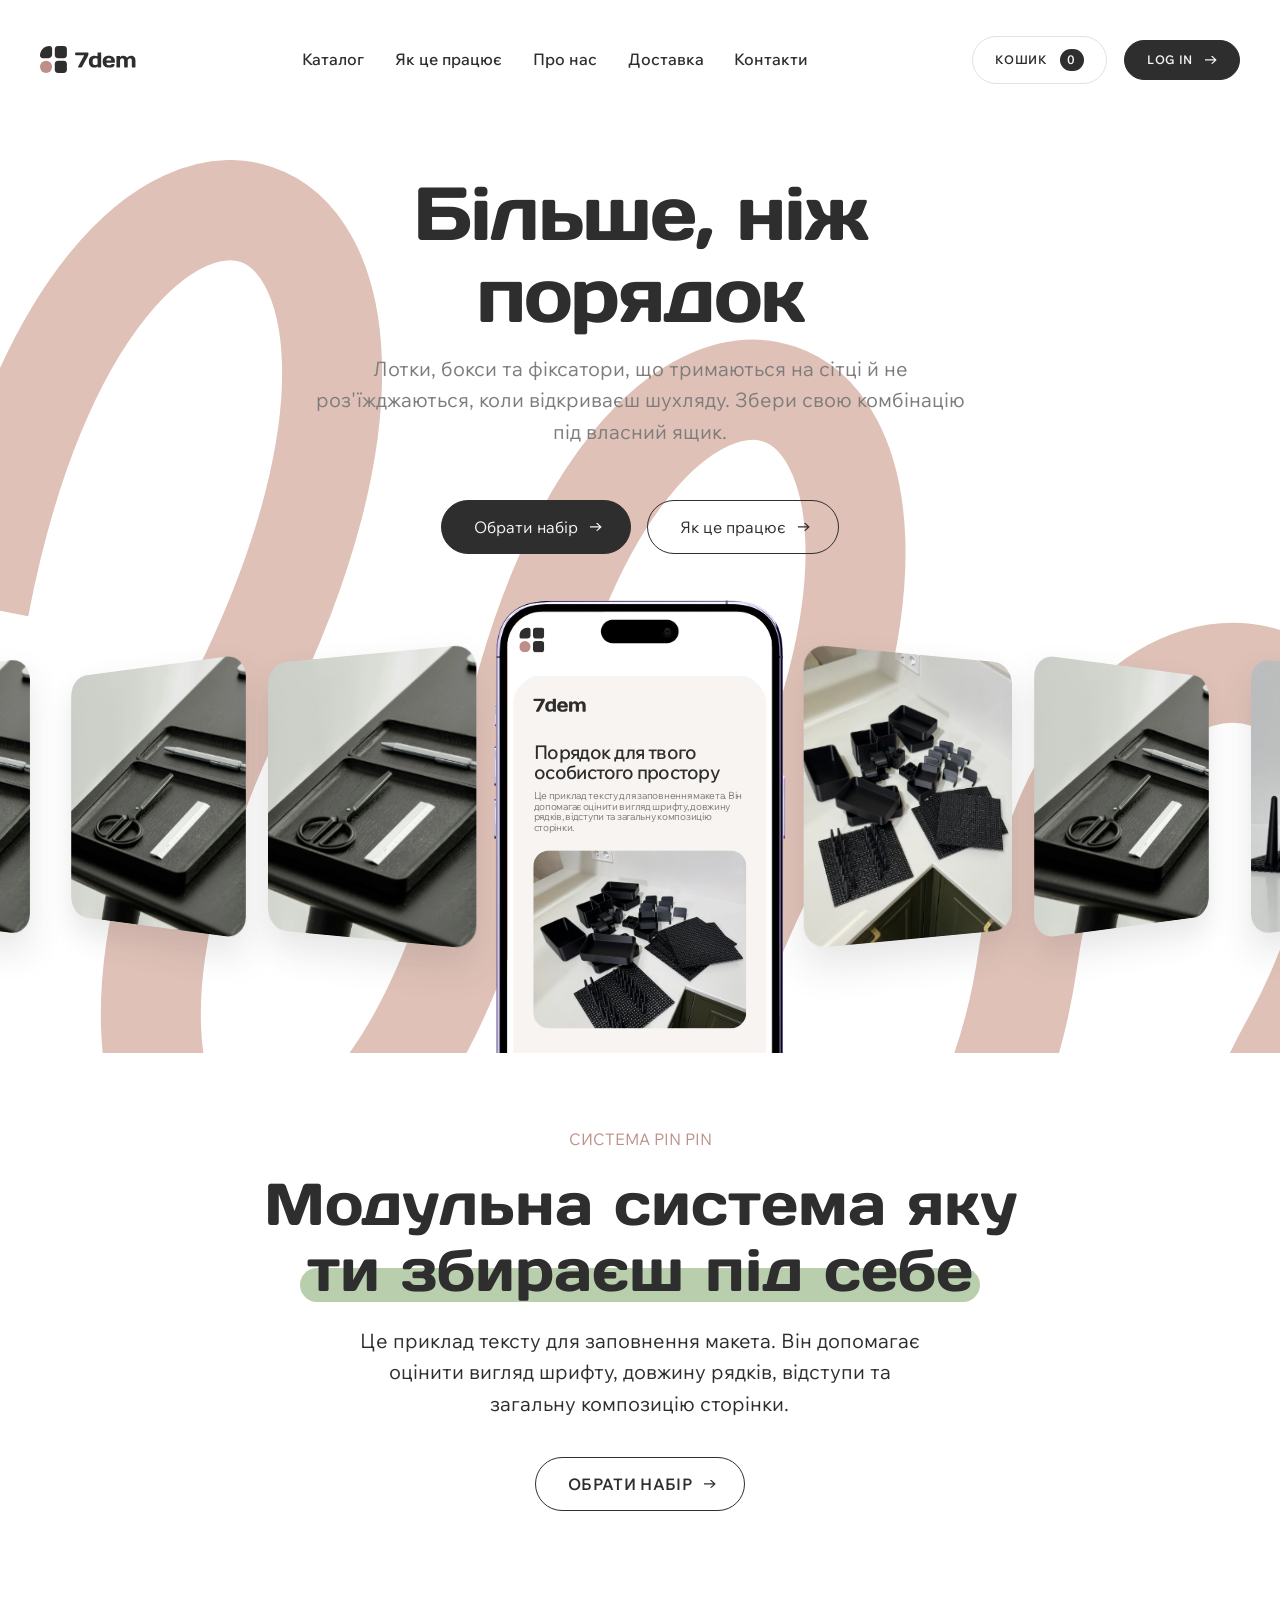
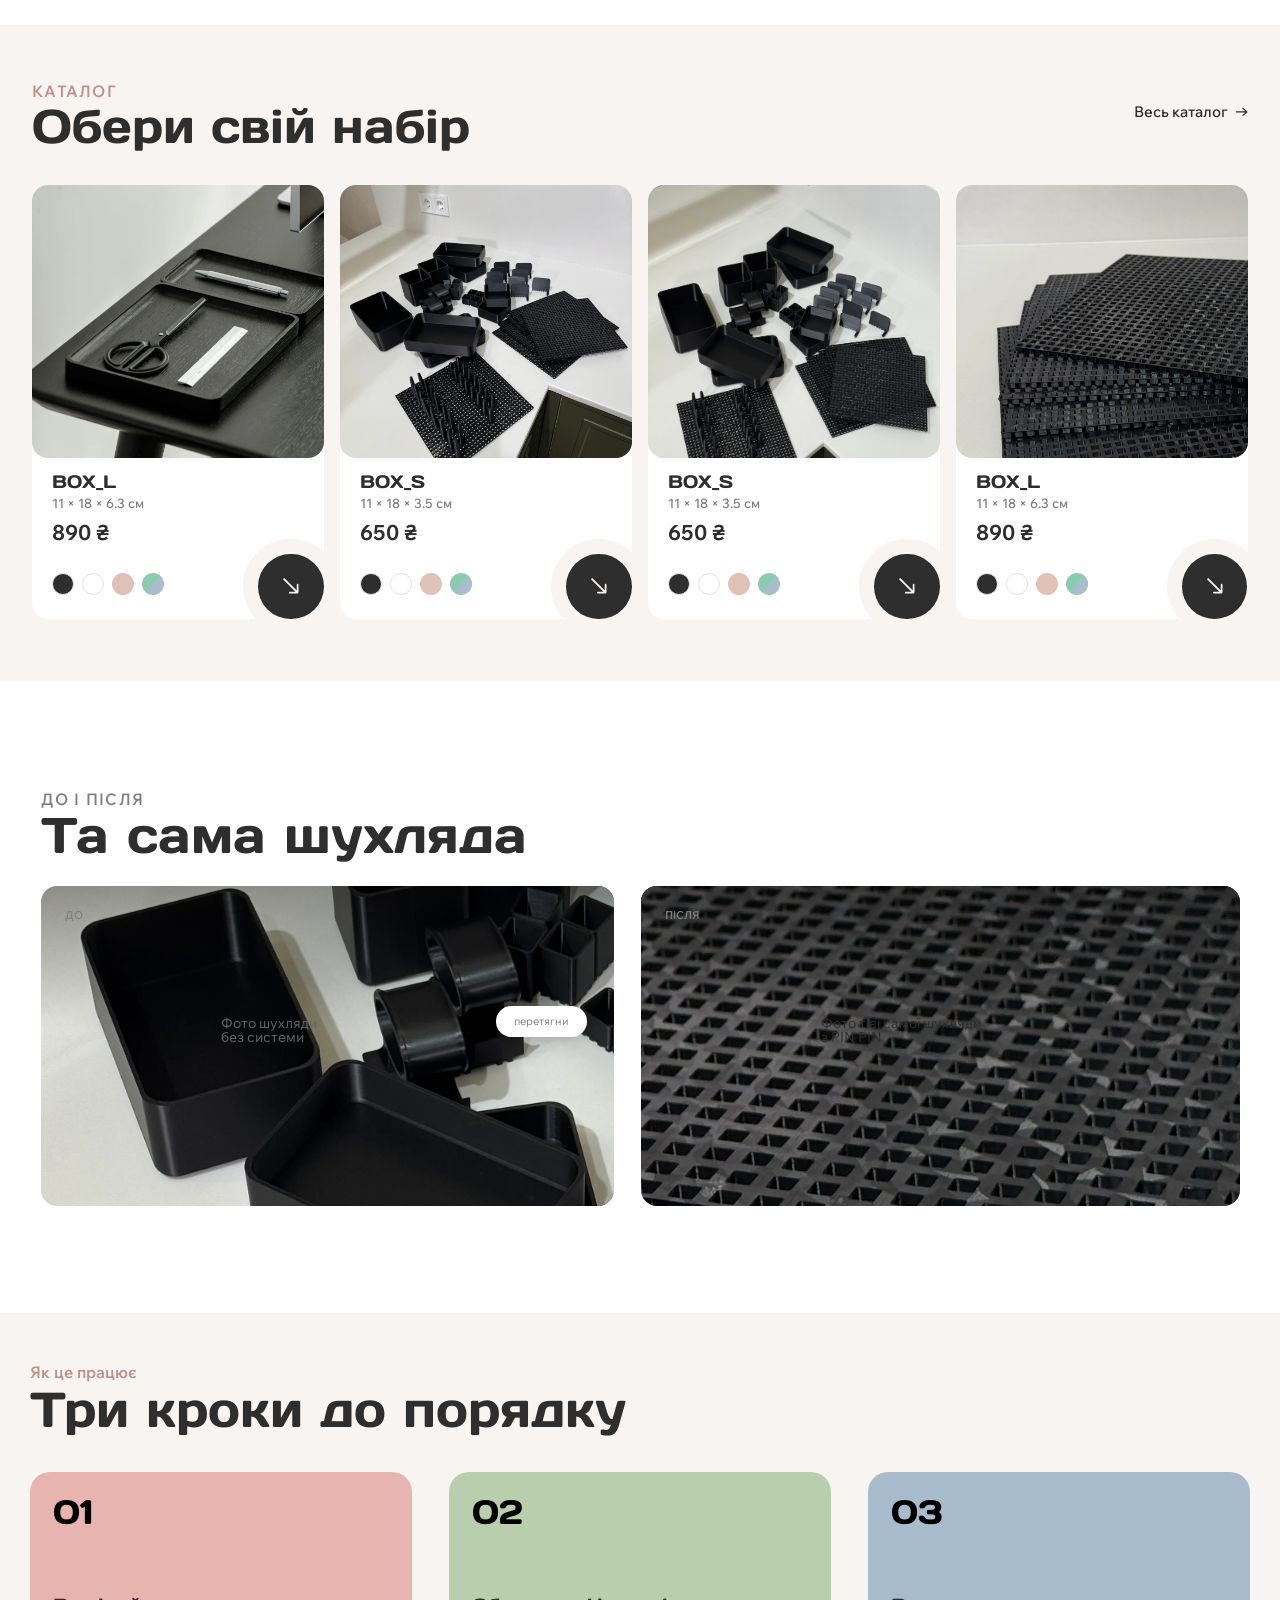
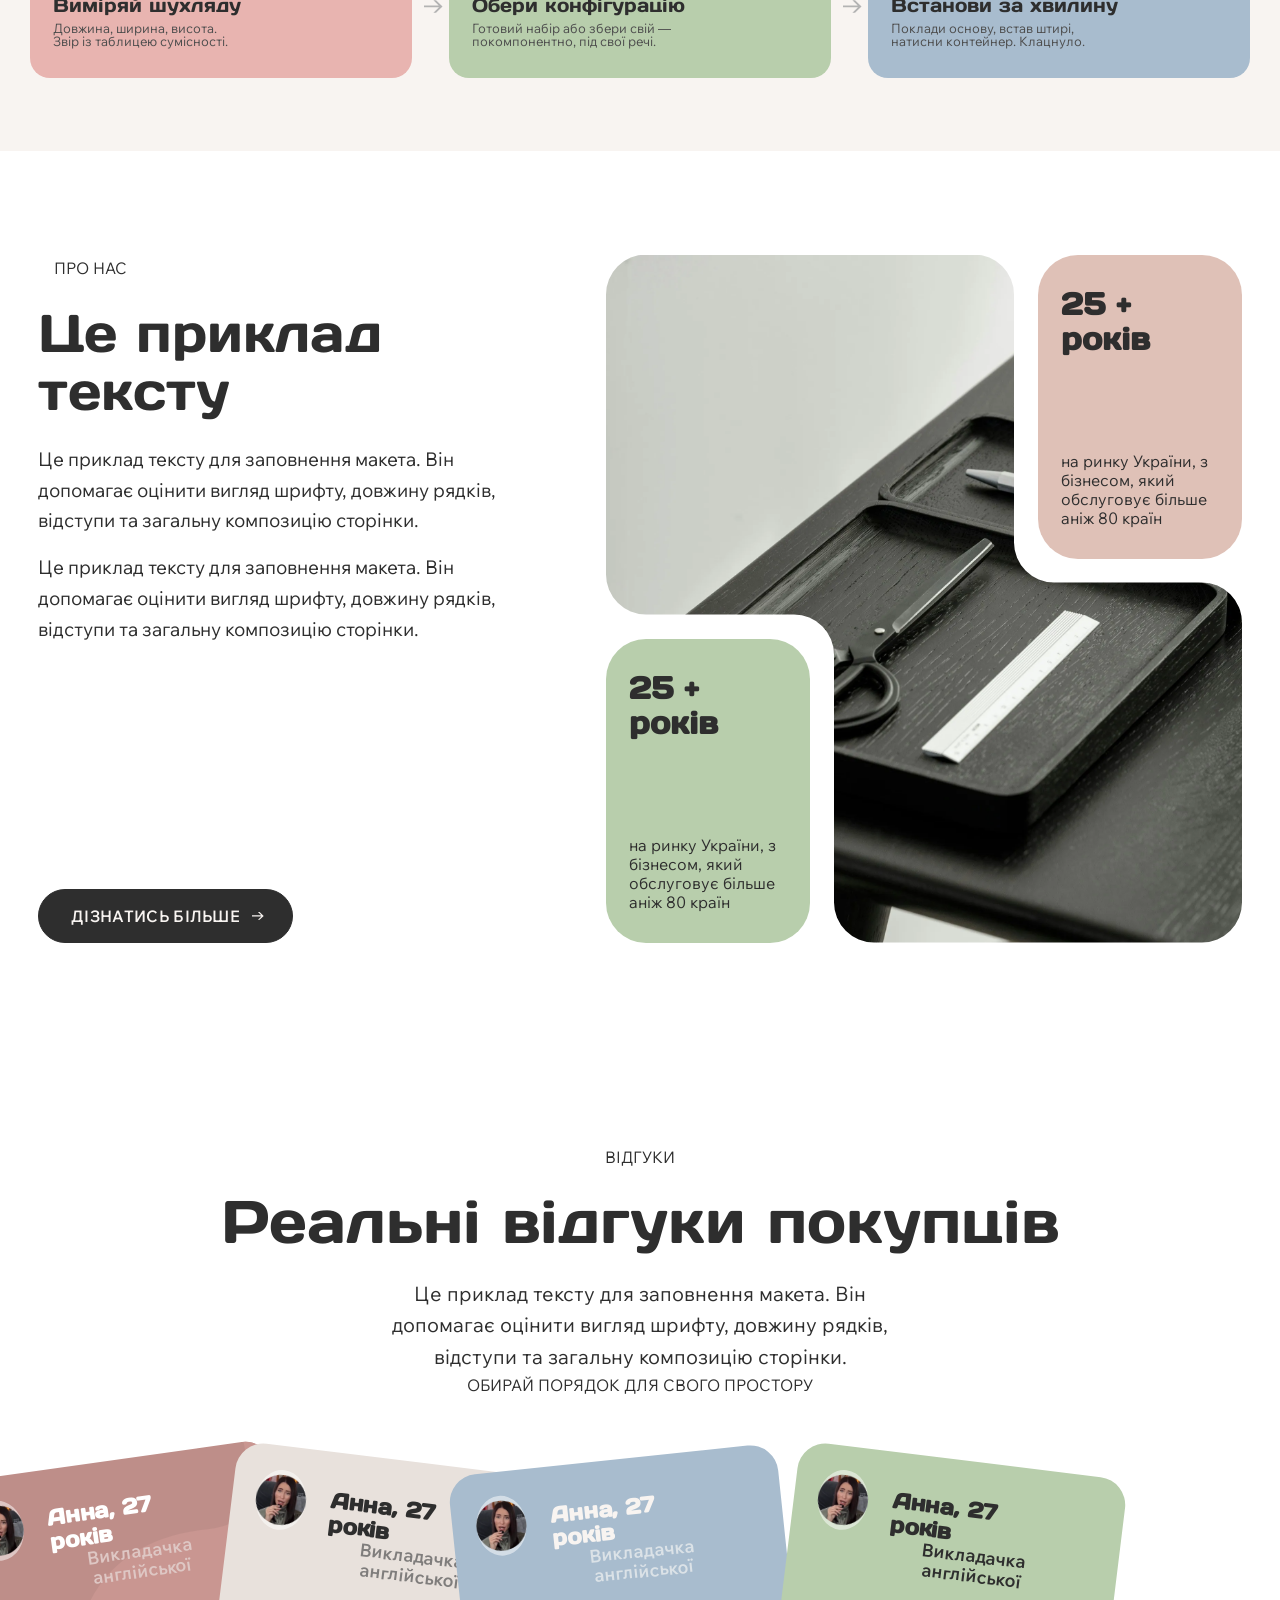
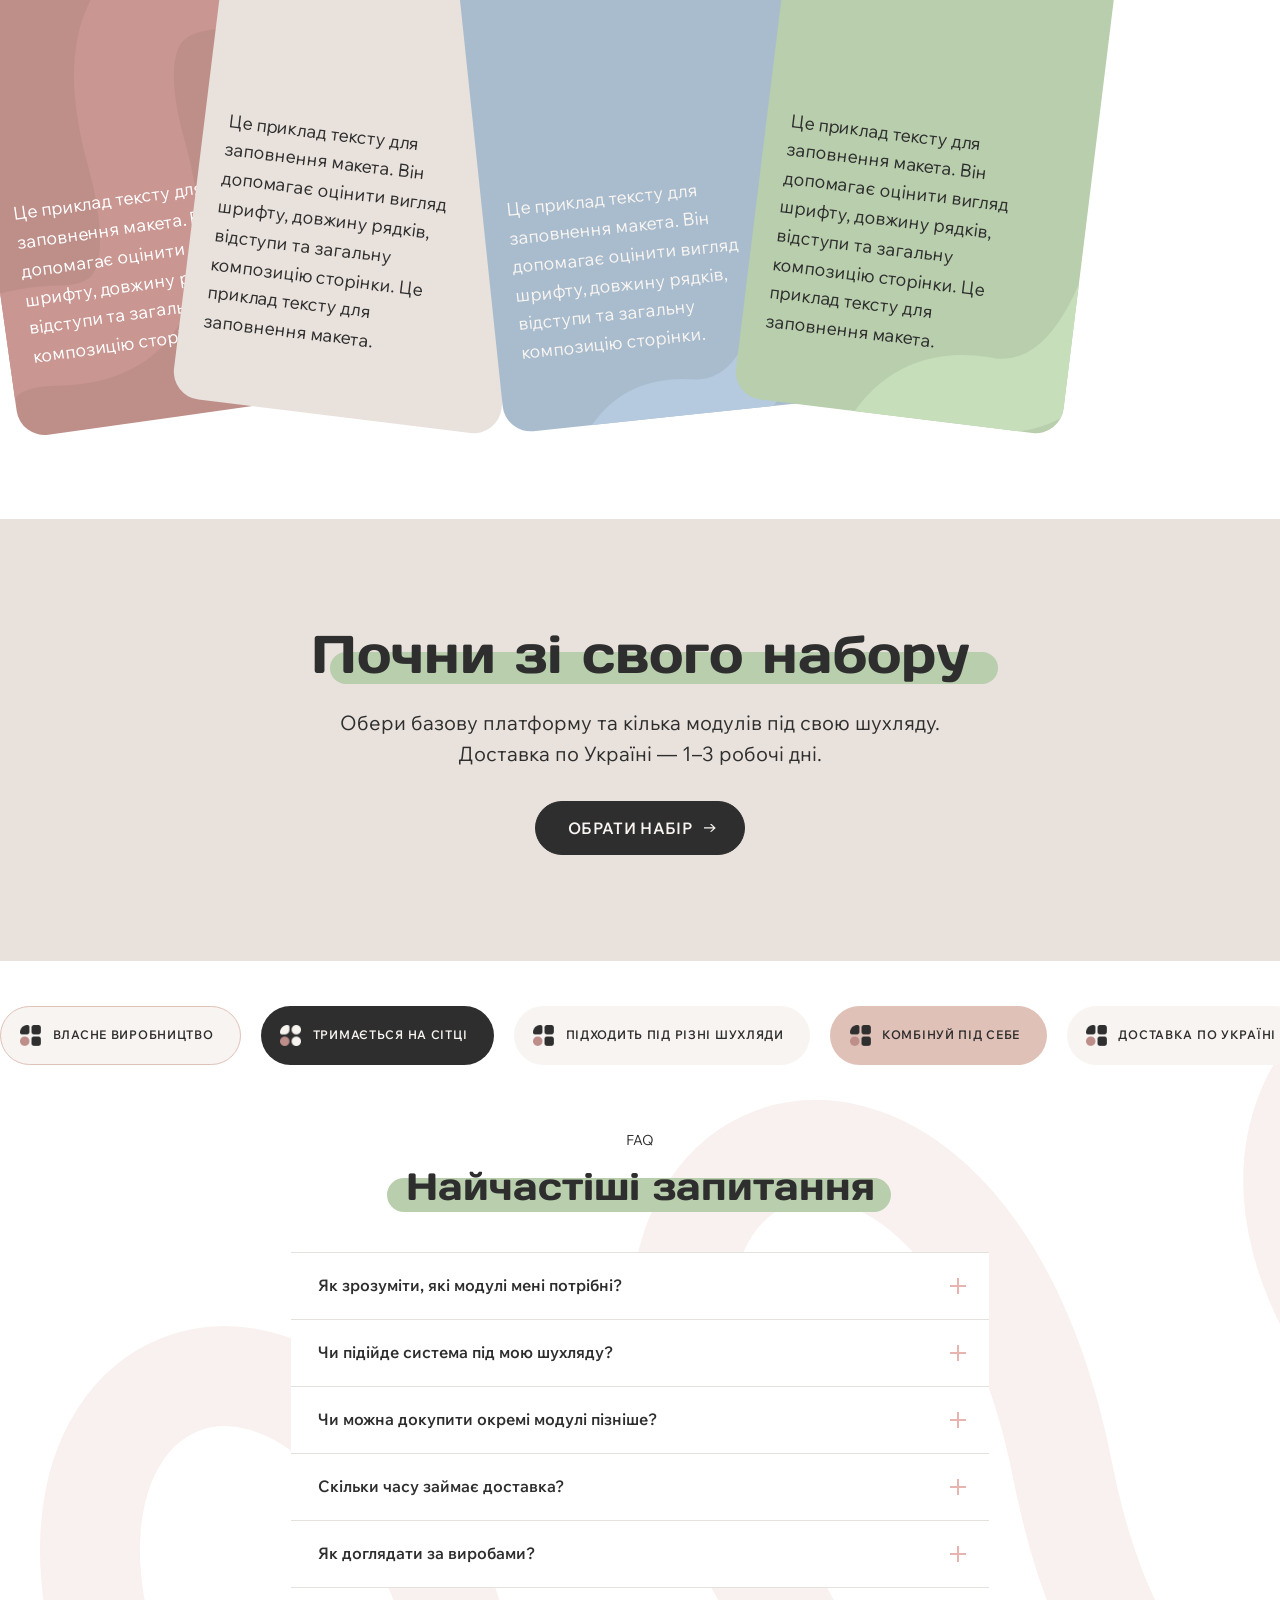
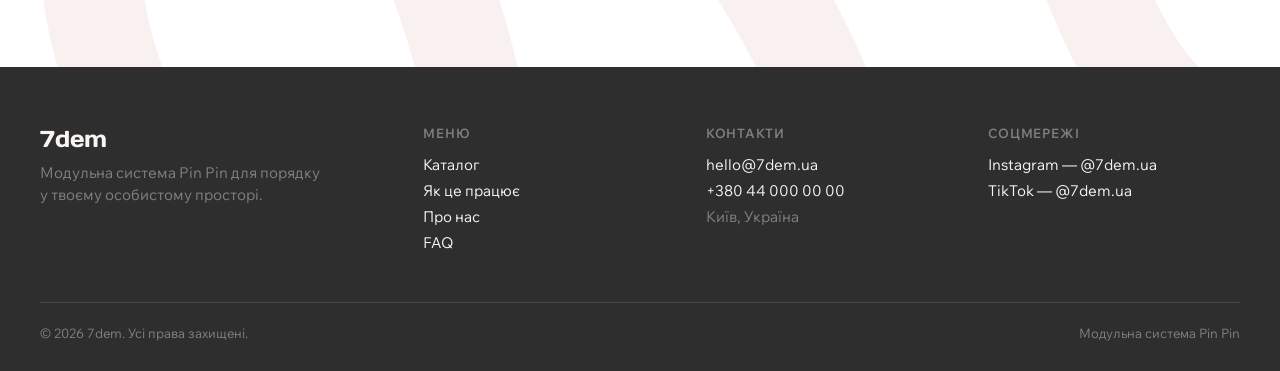
==== index.html @ b87bb5ff "Updates" ====
<!doctype html>
<html lang="en">
	<head>
		<meta charset="UTF-8">
		<meta name="viewport" content="width=device-width, initial-scale=1.0">
		<link rel="shortcut icon" href="./assets/img/favicon.ico">
		<title>Home Page</title>
		<script type="module" crossorigin="" src="./js/index.min.js?v=1789382297879"></script>
		<link rel="modulepreload" crossorigin="" href="./js/common.min.js?v=1789382297879">
		<link rel="modulepreload" crossorigin="" href="./js/main.min.js?v=1789382297879">
		<link rel="modulepreload" crossorigin="" href="./js/swiper.min.js?v=1789382297879">
		<link rel="modulepreload" crossorigin="" href="./js/spollers.min.js?v=1789382297879">
		<link rel="modulepreload" crossorigin="" href="./js/settext.min.js?v=1789382297879">
		<link rel="modulepreload" crossorigin="" href="./js/faqpin.min.js?v=1789382297879">
		<link rel="stylesheet" crossorigin="" href="./css/common.min.css?v=1789382297879">
		<link rel="stylesheet" crossorigin="" href="./css/main.min.css?v=1789382297879">
		<link rel="stylesheet" crossorigin="" href="./css/spollers.min.css?v=1789382297879">
		<link rel="stylesheet" crossorigin="" href="./css/settext.min.css?v=1789382297879">
		<link rel="stylesheet" crossorigin="" href="./css/faqpin.min.css?v=1789382297879">
		<link rel="stylesheet" crossorigin="" href="./css/index.min.css?v=1789382297879">
		<link rel="stylesheet" crossorigin="" href="./css/tabletext.min.css?v=1789382297879">
	</head>
	<body>
		<div class="wrapper">
			<header data-fls-header="" data-fls-header-scroll="" class="header">
				<div class="header__container">
					<div class="header__content">
						<a href="#" class="header__logo">
							<img src="./assets/img/logo.svg" alt="logo">
						</a>
						<div class="header__menu menu">
							<nav class="menu__body">
								<ul class="menu__list">
									<li class="menu__item">
										<a href="cataloge.html" class="menu__link">Каталог</a>
									</li>
									<li class="menu__item">
										<a href="#" class="menu__link">Як це працює</a>
									</li>
									<li class="menu__item">
										<a href="about.html" class="menu__link">Про нас</a>
									</li>
									<li class="menu__item">
										<a href="#" class="menu__link">Доставка</a>
									</li>
									<li class="menu__item">
										<a href="#" class="menu__link">Контакти</a>
									</li>
								</ul>
								<div class="menu__actions-mob"></div>
							</nav>
						</div>
						<!--
<fetch url="@components/layout/menu/menu.json">
<each loop='item in response'>
</each>
</fetch>
-->
						<div class="header__actions">
							<button data-fls-dynamic=".menu__actions-mob, 768" data-fls-button="" type="button" class="header__button button button--padding-one button--border-color-two">
								Кошик
								<span>0</span>
							</button>
							<button data-fls-dynamic=".menu__actions-mob, 768" data-fls-button="" type="button" class="header__button button button--padding-one button--border-color-one button--background-black">
								log
					in
								<svg aria-hidden="true" viewbox="0 0 12 8" xmlns="http://www.w3.org/2000/svg">
									<path d="M7.60003 7.87195H5.93602L9.96803 3.93595L5.93602 -5.19753e-05H7.60003L11.696 3.93595L7.60003 7.87195ZM10.208 4.51195H2.44379e-05V3.35995H10.208V4.51195Z"></path>
								</svg>
							</button>
							<button type="button" data-fls-menu="" class="menu__icon icon-menu">
								<span></span>
							</button>
						</div>
					</div>
				</div>
			</header>
			<main class="page">
				<div data-fls-index="" class="index">
					<section data-fls-hero="" class="hero">
						<div class="hero__decor" aria-hidden="true">
							<svg width="1672" height="1337" viewbox="0 0 1672 1337" fill="none" xmlns="http://www.w3.org/2000/svg">
								<path d="M49.1168 446.86C164.961 -161.271 584.522 -21.0081 311.342 534.525C38.1624 1090.06 459.668 1224.5 573.568 622.189C687.467 19.8761 1107.03 160.139 835.793 709.854C564.558 1259.57 1032.75 1254.37 1098.02 797.518C1163.29 340.663 1582.85 480.926 1360.24 885.183C1137.64 1289.44 1533.86 1499.52 1622.47 972.847" stroke="#DFC1B7" stroke-width="100"></path>
							</svg>
						</div>
						<div class="hero__container">
							<div class="hero__content">
								<h1 class="hero__title">Більше, ніж порядок</h1>
								<p class="hero__text">
									Лотки, бокси та фіксатори, що тримаються на сітці й не роз'їжджаються, коли відкриваєш шухляду. Збери
				свою комбінацію під власний ящик.
								</p>
								<div class="hero__buttons">
									<button data-fls-button="" type="button" class="button button--padding-two button--border-color-one button--background-black">
										Обрати набір
										<svg aria-hidden="true" width="12" height="8" viewbox="0 0 12 8" fill="none" xmlns="http://www.w3.org/2000/svg">
											<path d="M7.60003 7.87195H5.93602L9.96803 3.93595L5.93602 -5.19753e-05H7.60003L11.696 3.93595L7.60003 7.87195ZM10.208 4.51195H2.44379e-05V3.35995H10.208V4.51195Z" fill="#F8F4F1"></path>
										</svg>
									</button>
									<button data-fls-button="" type="button" class="button button--padding-two button--border-color-one">
										Як це працює
										<svg aria-hidden="true" width="12" height="8" viewbox="0 0 12 8" fill="none" xmlns="http://www.w3.org/2000/svg">
											<path d="M7.60003 7.87195H5.93602L9.96803 3.93595L5.93602 -5.19753e-05H7.60003L11.696 3.93595L7.60003 7.87195ZM10.208 4.51195H2.44379e-05V3.35995H10.208V4.51195Z" fill="#2e2e2e"></path>
										</svg>
									</button>
								</div>
							</div>
						</div>
						<!--
Повнобережна (full-bleed, ширша за __container) галерея: свайпер із фото товарів
"пропливає" за мокапом телефону, який лежить нерухомо по центру зверху.
Слайди йдуть внахлест (від'ємний spaceBetween) і масштабуються в hero.js за
прогресом слайду відносно центру (що далі від центру — то менший, і той,
що ближче — лягає зверху) — design ref: рівно 2 картки зліва й 2 справа,
центр повністю перекритий мокапом. Це не CSS, а розрахунок на кожному
кадрі свайпу.
TODO: зараз усі слайди — одне тимчасове фото (oakywood-*.jpg), поки немає
реальної предметної зйомки. Заміни src на реальні фото — розмітку й свайпер
міняти не потрібно, досить розширити/замінити список .hero__slide.
-->
						<div class="hero__gallery" aria-hidden="true">
							<div data-fls-hero-slider="" class="hero__slider swiper">
								<div class="hero__wrapper swiper-wrapper">
									<div class="hero__slide swiper-slide">
										<div class="hero__slide-inner">
											<picture>
												<source media="(max-width: 600px)" srcset="./assets/img/IMG_9846-600.webp" type="image/webp">
												<source media="(max-width: 1200px)" srcset="./assets/img/IMG_9846-1200.webp" type="image/webp">
												<img class="hero__slide-image" alt="" width="500" height="400" src="./assets/img/IMG_9846.webp">
											</picture>
										</div>
									</div>
									<div class="hero__slide swiper-slide">
										<div class="hero__slide-inner">
											<picture>
												<source media="(max-width: 600px)" srcset="./assets/img/IMG_9847-600.webp" type="image/webp">
												<source media="(max-width: 1200px)" srcset="./assets/img/IMG_9847-1200.webp" type="image/webp">
												<img class="hero__slide-image" alt="" width="500" height="400" src="./assets/img/IMG_9847.webp">
											</picture>
										</div>
									</div>
									<div class="hero__slide swiper-slide">
										<div class="hero__slide-inner">
											<picture>
												<source media="(max-width: 600px)" srcset="./assets/img/hero/oakywood-R60vO3uz1gc-unsplash-600.webp" type="image/webp">
												<source media="(max-width: 1200px)" srcset="./assets/img/hero/oakywood-R60vO3uz1gc-unsplash-1200.webp" type="image/webp">
												<img class="hero__slide-image" alt="" width="500" height="400" src="./assets/img/hero/oakywood-R60vO3uz1gc-unsplash.webp">
											</picture>
										</div>
									</div>
									<div class="hero__slide swiper-slide">
										<div class="hero__slide-inner">
											<picture>
												<source media="(max-width: 600px)" srcset="./assets/img/IMG_9857-600.webp" type="image/webp">
												<source media="(max-width: 1200px)" srcset="./assets/img/IMG_9857-1200.webp" type="image/webp">
												<img class="hero__slide-image" alt="" width="500" height="400" src="./assets/img/IMG_9857.webp">
											</picture>
										</div>
									</div>
									<div class="hero__slide swiper-slide">
										<div class="hero__slide-inner">
											<picture>
												<source media="(max-width: 600px)" srcset="./assets/img/hero/oakywood-R60vO3uz1gc-unsplash-600.webp" type="image/webp">
												<source media="(max-width: 1200px)" srcset="./assets/img/hero/oakywood-R60vO3uz1gc-unsplash-1200.webp" type="image/webp">
												<img class="hero__slide-image" alt="" width="500" height="400" src="./assets/img/hero/oakywood-R60vO3uz1gc-unsplash.webp">
											</picture>
										</div>
									</div>
									<div class="hero__slide swiper-slide">
										<div class="hero__slide-inner">
											<picture>
												<source media="(max-width: 600px)" srcset="./assets/img/hero/oakywood-R60vO3uz1gc-unsplash-600.webp" type="image/webp">
												<source media="(max-width: 1200px)" srcset="./assets/img/hero/oakywood-R60vO3uz1gc-unsplash-1200.webp" type="image/webp">
												<img class="hero__slide-image" alt="" width="500" height="400" src="./assets/img/hero/oakywood-R60vO3uz1gc-unsplash.webp">
											</picture>
										</div>
									</div>
									<div class="hero__slide swiper-slide">
										<div class="hero__slide-inner">
											<picture>
												<source media="(max-width: 600px)" srcset="./assets/img/hero/oakywood-R60vO3uz1gc-unsplash-600.webp" type="image/webp">
												<source media="(max-width: 1200px)" srcset="./assets/img/hero/oakywood-R60vO3uz1gc-unsplash-1200.webp" type="image/webp">
												<img class="hero__slide-image" alt="" width="500" height="400" src="./assets/img/hero/oakywood-R60vO3uz1gc-unsplash.webp">
											</picture>
										</div>
									</div>
									<div class="hero__slide swiper-slide">
										<div class="hero__slide-inner">
											<picture>
												<source media="(max-width: 600px)" srcset="./assets/img/hero/oakywood-R60vO3uz1gc-unsplash-600.webp" type="image/webp">
												<source media="(max-width: 1200px)" srcset="./assets/img/hero/oakywood-R60vO3uz1gc-unsplash-1200.webp" type="image/webp">
												<img class="hero__slide-image" alt="" width="500" height="400" src="./assets/img/hero/oakywood-R60vO3uz1gc-unsplash.webp">
											</picture>
										</div>
									</div>
									<div class="hero__slide swiper-slide">
										<div class="hero__slide-inner">
											<picture>
												<source media="(max-width: 600px)" srcset="./assets/img/hero/oakywood-R60vO3uz1gc-unsplash-600.webp" type="image/webp">
												<source media="(max-width: 1200px)" srcset="./assets/img/hero/oakywood-R60vO3uz1gc-unsplash-1200.webp" type="image/webp">
												<img class="hero__slide-image" alt="" width="500" height="400" src="./assets/img/hero/oakywood-R60vO3uz1gc-unsplash.webp">
											</picture>
										</div>
									</div>
									<div class="hero__slide swiper-slide">
										<div class="hero__slide-inner">
											<picture>
												<source media="(max-width: 600px)" srcset="./assets/img/hero/oakywood-R60vO3uz1gc-unsplash-600.webp" type="image/webp">
												<source media="(max-width: 1200px)" srcset="./assets/img/hero/oakywood-R60vO3uz1gc-unsplash-1200.webp" type="image/webp">
												<img class="hero__slide-image" alt="" width="500" height="400" src="./assets/img/hero/oakywood-R60vO3uz1gc-unsplash.webp">
											</picture>
										</div>
									</div>
									<div class="hero__slide swiper-slide">
										<div class="hero__slide-inner">
											<picture>
												<source media="(max-width: 600px)" srcset="./assets/img/hero/oakywood-R60vO3uz1gc-unsplash-600.webp" type="image/webp">
												<source media="(max-width: 1200px)" srcset="./assets/img/hero/oakywood-R60vO3uz1gc-unsplash-1200.webp" type="image/webp">
												<img class="hero__slide-image" alt="" width="500" height="400" src="./assets/img/hero/oakywood-R60vO3uz1gc-unsplash.webp">
											</picture>
										</div>
									</div>
									<div class="hero__slide swiper-slide">
										<div class="hero__slide-inner">
											<picture>
												<source media="(max-width: 600px)" srcset="./assets/img/hero/oakywood-R60vO3uz1gc-unsplash-600.webp" type="image/webp">
												<source media="(max-width: 1200px)" srcset="./assets/img/hero/oakywood-R60vO3uz1gc-unsplash-1200.webp" type="image/webp">
												<img class="hero__slide-image" alt="" width="500" height="400" src="./assets/img/hero/oakywood-R60vO3uz1gc-unsplash.webp">
											</picture>
										</div>
									</div>
									<div class="hero__slide swiper-slide">
										<div class="hero__slide-inner">
											<picture>
												<source media="(max-width: 600px)" srcset="./assets/img/hero/oakywood-R60vO3uz1gc-unsplash-600.webp" type="image/webp">
												<source media="(max-width: 1200px)" srcset="./assets/img/hero/oakywood-R60vO3uz1gc-unsplash-1200.webp" type="image/webp">
												<img class="hero__slide-image" alt="" width="500" height="400" src="./assets/img/hero/oakywood-R60vO3uz1gc-unsplash.webp">
											</picture>
										</div>
									</div>
									<div class="hero__slide swiper-slide">
										<div class="hero__slide-inner">
											<picture>
												<source media="(max-width: 600px)" srcset="./assets/img/hero/oakywood-R60vO3uz1gc-unsplash-600.webp" type="image/webp">
												<source media="(max-width: 1200px)" srcset="./assets/img/hero/oakywood-R60vO3uz1gc-unsplash-1200.webp" type="image/webp">
												<img class="hero__slide-image" alt="" width="500" height="400" src="./assets/img/hero/oakywood-R60vO3uz1gc-unsplash.webp">
											</picture>
										</div>
									</div>
								</div>
							</div>
							<div class="hero__mockup">
								<img class="hero__mockup-frame" src="./assets/img/hero/Device%2014PM.png" alt="" width="384" height="787">
								<svg width="25" height="25" viewbox="0 0 37 37" fill="none" xmlns="http://www.w3.org/2000/svg" class="hero__mockup-logotop">
									<path d="M0 12.9825C0 5.81248 5.81248 0 12.9825 0C14.9742 0 16.5888 1.61458 16.5888 3.60626V11.9808C16.5888 14.5257 14.5257 16.5888 11.9808 16.5888H3.60626C1.61458 16.5888 0 14.9742 0 12.9825Z" fill="#2E2E2E"></path>
									<rect x="20.2751" width="16.5888" height="16.5888" rx="4.608" fill="#2E2E2E"></rect>
									<circle cx="8.2944" cy="28.5696" r="8.2944" fill="#BE8E89"></circle>
									<rect x="20.2751" y="20.2752" width="16.5888" height="16.5888" rx="4.608" fill="#2E2E2E"></rect>
								</svg>
								<div class="hero__mockup-screen">
									<img class="hero__mockup-logo" src="./assets/img/H1.svg" alt="" width="70" height="19">
									<p class="hero__mockup-heading">Порядок для твого особистого простору</p>
									<p class="hero__mockup-text">
										Це приклад тексту для заповнення макета. Він допомагає оцінити вигляд шрифту, довжину рядків,
					відступи та загальну композицію сторінки.
									</p>
									<!-- src синхронізується з активним слайдом свайпера в hero.js -->
									<div class="hero__mockup-photo">
										<picture>
											<source media="(max-width: 600px)" srcset="./assets/img/hero/oakywood-R60vO3uz1gc-unsplash-600.webp" type="image/webp">
											<source media="(max-width: 1200px)" srcset="./assets/img/hero/oakywood-R60vO3uz1gc-unsplash-1200.webp" type="image/webp">
											<img data-fls-hero-mockup-photo="" alt="" width="400" height="320" src="./assets/img/hero/oakywood-R60vO3uz1gc-unsplash.webp">
										</picture>
									</div>
								</div>
							</div>
						</div>
					</section>
					<section data-fls-sistempintext="" class="sistempintext">
						<div class="sistempintext__container sistempintext__container--two">
							<div data-fls-tabletext="" class="tabletext">Система Pin Pin</div>
							<h2 class="sistempintext__title">
								Модульна система яку
								<mark class="sistempintext__highlight">ти збираєш під себе</mark>
							</h2>
							<div class="sistempintext__parahraph">
								<p class="sistempintext__text">
									Це приклад тексту для заповнення макета. Він допомагає оцінити вигляд шрифту,
				довжину рядків, відступи та загальну композицію сторінки.
								</p>
							</div>
							<a href="#" class="sistempintext__button button button--padding-two button--border-color-one">
								Обрати набір
								<svg aria-hidden="true" width="12" height="8" viewbox="0 0 12 8" fill="none" xmlns="http://www.w3.org/2000/svg">
									<path d="M7.60003 7.87195H5.93602L9.96803 3.93595L5.93602 -5.19753e-05H7.60003L11.696 3.93595L7.60003 7.87195ZM10.208 4.51195H2.44379e-05V3.35995H10.208V4.51195Z" fill="#2e2e2e"></path>
								</svg>
							</a>
						</div>
					</section>
					<section data-fls-catalogscart="" class="catalogscart">
						<div class="catalogscart__container catalogscart__container--three">
							<div class="catalogscart__head">
								<div class="catalogscart__heading">
									<span class="catalogscart__kicker">каталог</span>
									<h2 class="catalogscart__title">Обери свій набір</h2>
								</div>
								<a href="#" class="catalogscart__all">
									Весь каталог
									<svg aria-hidden="true" width="12" height="8" viewbox="0 0 12 8" fill="none" xmlns="http://www.w3.org/2000/svg">
										<path d="M7.60003 7.87195H5.93602L9.96803 3.93595L5.93602 -5.19753e-05H7.60003L11.696 3.93595L7.60003 7.87195ZM10.208 4.51195H2.44379e-05V3.35995H10.208V4.51195Z" fill="currentColor"></path>
									</svg>
								</a>
							</div>
							<ul class="catalogscart__grid">
								<li class="catalogscart__card">
									<a href="#" class="catalogscart__photo">
										<picture>
											<source media="(max-width: 600px)" srcset="./assets/img/hero/oakywood-R60vO3uz1gc-unsplash-600.webp" type="image/webp">
											<source media="(max-width: 1200px)" srcset="./assets/img/hero/oakywood-R60vO3uz1gc-unsplash-1200.webp" type="image/webp">
											<img alt="BOX_L" width="400" height="400" src="./assets/img/hero/oakywood-R60vO3uz1gc-unsplash.webp">
										</picture>
									</a>
									<div class="catalogscart__info">
										<a href="#" class="catalogscart__name">BOX_L</a>
										<p class="catalogscart__dims">11 × 18 × 6.3 см</p>
										<p class="catalogscart__price">890 ₴</p>
										<div class="catalogscart__swatches" aria-hidden="true">
											<button type="button" class="catalogscart__swatch catalogscart__swatch--black"></button>
											<button type="button" class="catalogscart__swatch catalogscart__swatch--white"></button>
											<button type="button" class="catalogscart__swatch catalogscart__swatch--blush"></button>
											<button type="button" class="catalogscart__swatch catalogscart__swatch--mixed"></button>
										</div>
									</div>
									<div class="catalogscart__add-halo" aria-hidden="true">
										<button type="button" class="catalogscart__add" aria-label="Додати BOX_L у кошик">
											<svg viewbox="0 0 16 16" xmlns="http://www.w3.org/2000/svg">
												<path d="M14.6188 15.4938C15.102 15.4938 15.4938 15.102 15.4938 14.6188L15.4938 6.74377C15.4938 6.26053 15.102 5.86877 14.6188 5.86877C14.1355 5.86877 13.7438 6.26053 13.7438 6.74377L13.7438 13.7438L6.74377 13.7438C6.26053 13.7438 5.86877 14.1355 5.86877 14.6188C5.86877 15.102 6.26053 15.4938 6.74377 15.4938L14.6188 15.4938ZM0.618774 0.618774L5.59911e-05 1.23749L14.0001 15.2375L14.6188 14.6188L15.2375 14.0001L1.23749 5.59911e-05L0.618774 0.618774Z"></path>
											</svg>
										</button>
									</div>
								</li>
								<li class="catalogscart__card">
									<a href="#" class="catalogscart__photo">
										<picture>
											<source media="(max-width: 600px)" srcset="./assets/img/IMG_9846-600.webp" type="image/webp">
											<source media="(max-width: 1200px)" srcset="./assets/img/IMG_9846-1200.webp" type="image/webp">
											<img alt="BOX_S" width="400" height="400" src="./assets/img/IMG_9846.webp">
										</picture>
									</a>
									<div class="catalogscart__info">
										<a href="#" class="catalogscart__name">BOX_S</a>
										<p class="catalogscart__dims">11 × 18 × 3.5 см</p>
										<p class="catalogscart__price">650 ₴</p>
										<div class="catalogscart__swatches" aria-hidden="true">
											<button type="button" class="catalogscart__swatch catalogscart__swatch--black"></button>
											<button type="button" class="catalogscart__swatch catalogscart__swatch--white"></button>
											<button type="button" class="catalogscart__swatch catalogscart__swatch--blush"></button>
											<button type="button" class="catalogscart__swatch catalogscart__swatch--mixed"></button>
										</div>
									</div>
									<div class="catalogscart__add-halo" aria-hidden="true">
										<button type="button" class="catalogscart__add" aria-label="Додати BOX_L у кошик">
											<svg viewbox="0 0 16 16" xmlns="http://www.w3.org/2000/svg">
												<path d="M14.6188 15.4938C15.102 15.4938 15.4938 15.102 15.4938 14.6188L15.4938 6.74377C15.4938 6.26053 15.102 5.86877 14.6188 5.86877C14.1355 5.86877 13.7438 6.26053 13.7438 6.74377L13.7438 13.7438L6.74377 13.7438C6.26053 13.7438 5.86877 14.1355 5.86877 14.6188C5.86877 15.102 6.26053 15.4938 6.74377 15.4938L14.6188 15.4938ZM0.618774 0.618774L5.59911e-05 1.23749L14.0001 15.2375L14.6188 14.6188L15.2375 14.0001L1.23749 5.59911e-05L0.618774 0.618774Z"></path>
											</svg>
										</button>
									</div>
								</li>
								<li class="catalogscart__card">
									<a href="#" class="catalogscart__photo">
										<picture>
											<source media="(max-width: 600px)" srcset="./assets/img/IMG_9848-600.webp" type="image/webp">
											<source media="(max-width: 1200px)" srcset="./assets/img/IMG_9848-1200.webp" type="image/webp">
											<img alt="BOX_S" width="400" height="400" src="./assets/img/IMG_9848.webp">
										</picture>
									</a>
									<div class="catalogscart__info">
										<a href="#" class="catalogscart__name">BOX_S</a>
										<p class="catalogscart__dims">11 × 18 × 3.5 см</p>
										<p class="catalogscart__price">650 ₴</p>
										<div class="catalogscart__swatches" aria-hidden="true">
											<button type="button" class="catalogscart__swatch catalogscart__swatch--black"></button>
											<button type="button" class="catalogscart__swatch catalogscart__swatch--white"></button>
											<button type="button" class="catalogscart__swatch catalogscart__swatch--blush"></button>
											<button type="button" class="catalogscart__swatch catalogscart__swatch--mixed"></button>
										</div>
									</div>
									<div class="catalogscart__add-halo" aria-hidden="true">
										<button type="button" class="catalogscart__add" aria-label="Додати BOX_L у кошик">
											<svg viewbox="0 0 16 16" xmlns="http://www.w3.org/2000/svg">
												<path d="M14.6188 15.4938C15.102 15.4938 15.4938 15.102 15.4938 14.6188L15.4938 6.74377C15.4938 6.26053 15.102 5.86877 14.6188 5.86877C14.1355 5.86877 13.7438 6.26053 13.7438 6.74377L13.7438 13.7438L6.74377 13.7438C6.26053 13.7438 5.86877 14.1355 5.86877 14.6188C5.86877 15.102 6.26053 15.4938 6.74377 15.4938L14.6188 15.4938ZM0.618774 0.618774L5.59911e-05 1.23749L14.0001 15.2375L14.6188 14.6188L15.2375 14.0001L1.23749 5.59911e-05L0.618774 0.618774Z"></path>
											</svg>
										</button>
									</div>
								</li>
								<li class="catalogscart__card">
									<a href="#" class="catalogscart__photo">
										<picture>
											<source media="(max-width: 600px)" srcset="./assets/img/IMG_9861-600.webp" type="image/webp">
											<source media="(max-width: 1200px)" srcset="./assets/img/IMG_9861-1200.webp" type="image/webp">
											<img alt="BOX_L" width="400" height="400" src="./assets/img/IMG_9861.webp">
										</picture>
									</a>
									<div class="catalogscart__info">
										<a href="#" class="catalogscart__name">BOX_L</a>
										<p class="catalogscart__dims">11 × 18 × 6.3 см</p>
										<p class="catalogscart__price">890 ₴</p>
										<div class="catalogscart__swatches" aria-hidden="true">
											<button type="button" class="catalogscart__swatch catalogscart__swatch--black"></button>
											<button type="button" class="catalogscart__swatch catalogscart__swatch--white"></button>
											<button type="button" class="catalogscart__swatch catalogscart__swatch--blush"></button>
											<button type="button" class="catalogscart__swatch catalogscart__swatch--mixed"></button>
										</div>
									</div>
									<div class="catalogscart__add-halo" aria-hidden="true">
										<button type="button" class="catalogscart__add" aria-label="Додати BOX_L у кошик">
											<svg viewbox="0 0 16 16" xmlns="http://www.w3.org/2000/svg">
												<path d="M14.6188 15.4938C15.102 15.4938 15.4938 15.102 15.4938 14.6188L15.4938 6.74377C15.4938 6.26053 15.102 5.86877 14.6188 5.86877C14.1355 5.86877 13.7438 6.26053 13.7438 6.74377L13.7438 13.7438L6.74377 13.7438C6.26053 13.7438 5.86877 14.1355 5.86877 14.6188C5.86877 15.102 6.26053 15.4938 6.74377 15.4938L14.6188 15.4938ZM0.618774 0.618774L5.59911e-05 1.23749L14.0001 15.2375L14.6188 14.6188L15.2375 14.0001L1.23749 5.59911e-05L0.618774 0.618774Z"></path>
											</svg>
										</button>
									</div>
								</li>
							</ul>
						</div>
					</section>
					<section data-fls-beforeandafter="" class="beforeandafter">
						<div class="beforeandafter__container beforeandafter__container--four">
							<span class="beforeandafter__kicker">До і після</span>
							<h2 class="beforeandafter__title">Та сама шухляда</h2>
							<div data-fls-beforeafter="" class="beforeandafter__before-after">
								<div data-fls-beforeafter-before="" class="beforeandafter__item">
									<div class="beforeandafter__text-before">ДО</div>
									<div class="beforeandafter__before-center">Фото шухляди без системи</div>
									<picture>
										<source media="(max-width: 600px)" srcset="./assets/img/IMG_9848-600.webp" type="image/webp">
										<source media="(max-width: 1200px)" srcset="./assets/img/IMG_9848-1200.webp" type="image/webp">
										<img alt="Image" class="beforeandafter__image" src="./assets/img/IMG_9848.webp">
									</picture>
								</div>
								<div data-fls-beforeafter-after="" class="beforeandafter__item">
									<div class="beforeandafter__text-after">ПІСЛЯ</div>
									<div class="beforeandafter__after-center">Фото тієї самої шухляди з PIN PIN</div>
									<picture>
										<source media="(max-width: 600px)" srcset="./assets/img/IMG_9861-600.webp" type="image/webp">
										<source media="(max-width: 1200px)" srcset="./assets/img/IMG_9861-1200.webp" type="image/webp">
										<img alt="Image" class="beforeandafter__image" src="./assets/img/IMG_9861.webp">
									</picture>
								</div>
								<div data-fls-beforeafter-arrow="" class="beforeandafter__arrow">
									<div class="beforeandafter__drag">перетягни</div>
								</div>
							</div>
						</div>
					</section>
					<section data-fls-stepsgettingorganised="" class="stepsgettingorganised">
						<div class="stepsgettingorganised__container stepsgettingorganised__container--nine">
							<span class="stepsgettingorganised__kicker">Як це працює</span>
							<h2 class="stepsgettingorganised__title">Три кроки до порядку</h2>
							<div class="stepsgettingorganised__list">
								<div class="stepsgettingorganised__step stepsgettingorganised__step--1">
									<span class="stepsgettingorganised__number">01</span>
									<h3 class="stepsgettingorganised__name">Виміряй шухляду</h3>
									<p class="stepsgettingorganised__text">
										Довжина, ширина, висота.
										<br>
										Звір із таблицею сумісності.
									</p>
								</div>
								<div class="stepsgettingorganised__step stepsgettingorganised__step--2">
									<span class="stepsgettingorganised__number">02</span>
									<h3 class="stepsgettingorganised__name">Обери конфігурацію</h3>
									<p class="stepsgettingorganised__text">
										Готовий набір або збери свій —
										<br>
										покомпонентно, під свої речі.
									</p>
								</div>
								<div class="stepsgettingorganised__step stepsgettingorganised__step--3">
									<span class="stepsgettingorganised__number">03</span>
									<h3 class="stepsgettingorganised__name">Встанови за хвилину</h3>
									<p class="stepsgettingorganised__text">
										Поклади основу, встав штирі,
										<br>
										натисни контейнер. Клацнуло.
									</p>
								</div>
							</div>
						</div>
					</section>
					<section data-fls-aboutuspin="" class="aboutuspin">
						<div class="aboutuspin__container aboutuspin__container--five">
							<div class="aboutuspin__content">
								<div data-fls-tabletext="" class="tabletext">Про нас</div>
								<h2 class="aboutuspin__title">Це приклад тексту</h2>
								<div class="aboutuspin__parahraph">
									<p class="aboutuspin__text">
										Це приклад тексту для заповнення макета. Він допомагає оцінити вигляд шрифту, довжину рядків,
					відступи та загальну композицію сторінки.
									</p>
									<p class="aboutuspin__text">
										Це приклад тексту для заповнення макета. Він допомагає оцінити вигляд шрифту, довжину рядків,
					відступи та загальну композицію сторінки.
									</p>
								</div>
								<a href="#" class="aboutuspin__button button button--padding-two button--background-black button--border-color-one">
									Дізнатись більше
									<svg aria-hidden="true" width="12" height="8" viewbox="0 0 12 8" fill="none" xmlns="http://www.w3.org/2000/svg">
										<path d="M7.60003 7.87195H5.93602L9.96803 3.93595L5.93602 -5.19753e-05H7.60003L11.696 3.93595L7.60003 7.87195ZM10.208 4.51195H2.44379e-05V3.35995H10.208V4.51195Z" fill="#F8F4F1"></path>
									</svg>
								</a>
							</div>
							<div class="aboutuspin__media" data-fls-watcher="" data-fls-watcher-once="">
								<div class="aboutuspin__photo">
									<picture>
										<source media="(max-width: 600px)" srcset="./assets/img/hero/oakywood-R60vO3uz1gc-unsplash-600.webp" type="image/webp">
										<source media="(max-width: 1200px)" srcset="./assets/img/hero/oakywood-R60vO3uz1gc-unsplash-1200.webp" type="image/webp">
										<img alt="" width="636" height="688" src="./assets/img/hero/oakywood-R60vO3uz1gc-unsplash.webp">
									</picture>
								</div>
								<div class="aboutuspin__badge aboutuspin__badge--top">
									<strong class="aboutuspin__badge-value">
										<span data-fls-digcounter="">25</span>
										<span>+ років</span>
									</strong>
									<span class="aboutuspin__badge-text">на ринку України, з бізнесом, який обслуговує більше аніж 80
					країн</span>
								</div>
								<div class="aboutuspin__badge aboutuspin__badge--bottom">
									<strong class="aboutuspin__badge-value">
										<span data-fls-digcounter="">25</span>
										<span>+ років</span>
									</strong>
									<span class="aboutuspin__badge-text">на ринку України, з бізнесом, який обслуговує більше аніж 80
					країн</span>
								</div>
							</div>
						</div>
					</section>
					<section data-fls-reviewspin="" class="reviewspin">
						<div class="reviewspin__container reviewspin__container--six">
							<div data-fls-tabletext="" class="tabletext">Відгуки</div>
							<h2 class="reviewspin__title">Реальні відгуки покупців</h2>
							<p class="reviewspin__text">
								Це приклад тексту для заповнення макета. Він допомагає оцінити вигляд шрифту, довжину рядків, відступи
			та загальну композицію сторінки.
							</p>
							<div data-fls-tabletext="" class="tabletext">Обирай порядок для свого простору</div>
						</div>
						<ul data-fls-parallax-parent="" class="reviewspin__list">
							<li data-fls-parallax="" class="reviewspin__card-block">
								<div class="reviewspin__card reviewspin__card--1">
									<div class="reviewspin__decor">
										<svg viewbox="0 0 483 612" xmlns="http://www.w3.org/2000/svg">
											<path d="M39.6083 654.134C3.85708 528.798 36.4066 473.402 137.257 487.947C216.371 495.054 248.92 439.659 234.905 321.759C218.56 207.825 251.109 152.429 332.554 155.571C414.533 158.86 447.082 103.464 430.202 -10.617"></path>
										</svg>
									</div>
									<div class="reviewspin__avatar-and-meta">
										<div class="reviewspin__avatar" aria-hidden="true">
											<picture>
												<img alt="Image" src="./assets/img/avatar.webp">
											</picture>
										</div>
										<div class="reviewspin__meta">
											<strong class="reviewspin__name">Анна, 27 років</strong>
											<span class="reviewspin__role">Викладачка англійської</span>
										</div>
									</div>
									<p class="reviewspin__quote">
										Це приклад тексту для заповнення макета. Він допомагає оцінити вигляд шрифту, довжину рядків,
					відступи та загальну композицію сторінки.
									</p>
								</div>
							</li>
							<li data-fls-parallax="" class="reviewspin__card-block">
								<div class="reviewspin__card reviewspin__card--2">
									<div class="reviewspin__decor">
										<svg viewbox="0 0 263 685" xmlns="http://www.w3.org/2000/svg">
											<path d="M221.146 637.625C109.861 595.805 94.8325 546.346 176.061 489.249C236.829 442.237 221.801 392.779 130.976 340.874C41.2266 292.51 26.1983 243.051 85.8907 192.498C146.062 141.679 131.034 92.2201 40.8057 44.1225"></path>
										</svg>
									</div>
									<div class="reviewspin__avatar-and-meta">
										<div class="reviewspin__avatar" aria-hidden="true">
											<picture>
												<img alt="Image" src="./assets/img/avatar.webp">
											</picture>
										</div>
										<div class="reviewspin__meta">
											<strong class="reviewspin__name">Анна, 27 років</strong>
											<span class="reviewspin__role">Викладачка англійської</span>
										</div>
									</div>
									<p class="reviewspin__quote">
										Це приклад тексту для заповнення макета. Він допомагає оцінити вигляд шрифту, довжину рядків,
					відступи та загальну композицію сторінки. Це приклад тексту для заповнення макета.
									</p>
								</div>
							</li>
							<li data-fls-parallax="" class="reviewspin__card-block">
								<div class="reviewspin__card reviewspin__card--3">
									<div class="reviewspin__decor">
										<svg viewbox="0 0 725 970" xmlns="http://www.w3.org/2000/svg">
											<path d="M50.5182 967.781C44.1736 804.063 96.1901 723.743 206.568 726.821C294.329 723.414 346.346 643.094 362.617 485.86C375.165 334.377 427.181 254.057 518.667 244.9C610.718 235.855 662.735 155.534 674.716 3.93958"></path>
										</svg>
									</div>
									<div class="reviewspin__avatar-and-meta">
										<div class="reviewspin__avatar" aria-hidden="true">
											<picture>
												<img alt="Image" src="./assets/img/avatar.webp">
											</picture>
										</div>
										<div class="reviewspin__meta">
											<strong class="reviewspin__name">Анна, 27 років</strong>
											<span class="reviewspin__role">Викладачка англійської</span>
										</div>
									</div>
									<p class="reviewspin__quote">
										Це приклад тексту для заповнення макета. Він допомагає оцінити вигляд шрифту, довжину рядків,
					відступи та загальну композицію сторінки.
									</p>
								</div>
							</li>
							<li data-fls-parallax="" class="reviewspin__card-block">
								<div class="reviewspin__card reviewspin__card--4">
									<div class="reviewspin__decor">
										<svg viewbox="0 0 921 825" xmlns="http://www.w3.org/2000/svg">
											<path d="M49.1335 815.107C79.5041 654.106 148.141 587.427 255.045 615.073C341.351 631.348 409.989 564.669 460.957 415.038C507.011 270.181 575.648 203.503 666.868 215.004C758.615 226.74 827.253 160.062 872.78 14.9693"></path>
										</svg>
									</div>
									<div class="reviewspin__avatar-and-meta">
										<div class="reviewspin__avatar" aria-hidden="true">
											<picture>
												<img alt="Image" src="./assets/img/avatar.webp">
											</picture>
										</div>
										<div class="reviewspin__meta">
											<strong class="reviewspin__name">Анна, 27 років</strong>
											<span class="reviewspin__role">Викладачка англійської</span>
										</div>
									</div>
									<p class="reviewspin__quote">
										Це приклад тексту для заповнення макета. Він допомагає оцінити вигляд шрифту, довжину рядків,
					відступи та загальну композицію сторінки. Це приклад тексту для заповнення макета.
									</p>
								</div>
							</li>
						</ul>
					</section>
					<section data-fls-settext="" class="settext">
						<div class="settext__container">
							<h2 class="settext__title">
								<mark class="settext__highlight">Почни зі свого набору</mark>
							</h2>
							<p class="settext__text">
								Обери базову платформу та кілька модулів під свою шухляду.
								<br>
								Доставка по Україні — 1–3 робочі дні.
							</p>
							<a href="#" class="settext__button button button--padding-two button--background-black button--border-color-one">
								Обрати набір
								<svg aria-hidden="true" width="12" height="8" viewbox="0 0 12 8" fill="none" xmlns="http://www.w3.org/2000/svg">
									<path d="M7.60003 7.87195H5.93602L9.96803 3.93595L5.93602 -5.19753e-05H7.60003L11.696 3.93595L7.60003 7.87195ZM10.208 4.51195H2.44379e-05V3.35995H10.208V4.51195Z" fill="#F8F4F1"></path>
								</svg>
							</a>
						</div>
					</section>
					<section data-fls-faqpin="" class="faqpin">
						<section data-fls-marqueepin="" data-fls-marquee="" data-fls-marquee-space="20" data-fls-marquee-direction="left" data-fls-marquee-pause="" data-fls-marquee-speed="1000" class="marqueepin">
							<div class="marqueepin__item marqueepin__item--one">
								<picture>
									<img alt="logo" src="./assets/img/mark-dark.webp">
								</picture>
								власне виробництво
							</div>
							<div class="marqueepin__item marqueepin__item--two">
								<picture>
									<img alt="logo" src="./assets/img/mark-light.webp">
								</picture>
								Тримається на сітці
							</div>
							<div class="marqueepin__item marqueepin__item--three">
								<picture>
									<img alt="logo" src="./assets/img/mark-dark.webp">
								</picture>
								Підходить під різні
		шухляди
							</div>
							<div class="marqueepin__item marqueepin__item--four">
								<picture>
									<img alt="logo" src="./assets/img/mark-dark.webp">
								</picture>
								Комбінуй під себе
							</div>
							<div class="marqueepin__item marqueepin__item--five">
								<picture>
									<img alt="logo" src="./assets/img/mark-dark.webp">
								</picture>
								Доставка по Україні
							</div>
							<div class="marqueepin__item marqueepin__item--six">
								<picture>
									<img alt="logo" src="./assets/img/mark-light.webp">
								</picture>
								Власне виробництво з
		2019
							</div>
						</section>
						<div class="faqpin__decor">
							<div class="faqpin__decor-track">
								<div class="faqpin__decor-item">
									<svg width="2030" height="1114" viewbox="0 0 2030 1114" fill="none" xmlns="http://www.w3.org/2000/svg">
										<path d="M139.244 854.954C-143.778 390.615 327.407 206.725 433.734 740.023C540.062 1273.32 1009.3 1084.44 728.225 625.092C447.15 165.741 918.335 -18.1489 1022.72 510.161C1127.1 1038.47 1549.61 729.876 1317.21 395.23C1084.8 60.5832 1555.98 -123.306 1611.7 280.299C1667.41 683.904 2161.95 559.872 1906.19 165.367" stroke="#F9F1EF" stroke-width="100"></path>
									</svg>
								</div>
								<!--
другий дублікат тієї самої фігури, зміщений одразу на вектор анімації
(див. &__decor-item--offset у faqpin.scss) — щоб рух ішов уздовж діагоналі,
в якій "складена" сама змійка, а не просто вбік
-->
								<div class="faqpin__decor-item faqpin__decor-item--offset">
									<svg width="2030" height="1114" viewbox="0 0 2030 1114" fill="none" xmlns="http://www.w3.org/2000/svg">
										<path d="M139.244 854.954C-143.778 390.615 327.407 206.725 433.734 740.023C540.062 1273.32 1009.3 1084.44 728.225 625.092C447.15 165.741 918.335 -18.1489 1022.72 510.161C1127.1 1038.47 1549.61 729.876 1317.21 395.23C1084.8 60.5832 1555.98 -123.306 1611.7 280.299C1667.41 683.904 2161.95 559.872 1906.19 165.367" stroke="#F9F1EF" stroke-width="100"></path>
									</svg>
								</div>
							</div>
						</div>
						<div class="faqpin__container faqpin__container--seven">
							<div data-fls-tabletext="" class="tabletext">FAQ</div>
							<h2 class="faqpin__title">
								<mark class="faqpin__highlight">Найчастіші запитання</mark>
							</h2>
							<!-- data-fls-spollers(-one) — акордеон із layout/spollers (плавне розкриття, лише один пункт відкритий), не нативний <details> -->
							<div class="faqpin__list" data-fls-spollers="" data-fls-spollers-one="">
								<details class="faqpin__item">
									<summary class="faqpin__question">
										Як зрозуміти, які модулі мені потрібні?
										<span class="faqpin__icon" aria-hidden="true"></span>
									</summary>
									<div class="faqpin__answer">
										<p>
											Це приклад тексту для заповнення макета. Він допомагає оцінити вигляд шрифту, довжину
						рядків, відступи та загальну композицію сторінки.
										</p>
									</div>
								</details>
								<details class="faqpin__item">
									<summary class="faqpin__question">
										Чи підійде система під мою шухляду?
										<span class="faqpin__icon" aria-hidden="true"></span>
									</summary>
									<div class="faqpin__answer">
										<p>
											Це приклад тексту для заповнення макета. Він допомагає оцінити вигляд шрифту, довжину
						рядків, відступи та загальну композицію сторінки.
										</p>
									</div>
								</details>
								<details class="faqpin__item">
									<summary class="faqpin__question">
										Чи можна докупити окремі модулі пізніше?
										<span class="faqpin__icon" aria-hidden="true"></span>
									</summary>
									<div class="faqpin__answer">
										<p>
											Це приклад тексту для заповнення макета. Він допомагає оцінити вигляд шрифту, довжину
						рядків, відступи та загальну композицію сторінки.
										</p>
									</div>
								</details>
								<details class="faqpin__item">
									<summary class="faqpin__question">
										Скільки часу займає доставка?
										<span class="faqpin__icon" aria-hidden="true"></span>
									</summary>
									<div class="faqpin__answer">
										<p>
											Це приклад тексту для заповнення макета. Він допомагає оцінити вигляд шрифту, довжину
						рядків, відступи та загальну композицію сторінки.
										</p>
									</div>
								</details>
								<details class="faqpin__item">
									<summary class="faqpin__question">
										Як доглядати за виробами?
										<span class="faqpin__icon" aria-hidden="true"></span>
									</summary>
									<div class="faqpin__answer">
										<p>
											Це приклад тексту для заповнення макета. Він допомагає оцінити вигляд шрифту, довжину
						рядків, відступи та загальну композицію сторінки.
										</p>
									</div>
								</details>
							</div>
						</div>
					</section>
				</div>
			</main>
			<footer data-fls-footer="" class="footer">
				<div class="footer__container">
					<div class="footer__top">
						<div class="footer__brand">
							<a href="#" class="footer__logo">7dem</a>
							<p class="footer__tagline">
								Модульна система Pin Pin для порядку
								<br>
								у твоєму особистому просторі.
							</p>
						</div>
						<div class="footer__col">
							<span class="footer__heading">Меню</span>
							<ul class="footer__list">
								<li>
									<a href="#" class="footer__link">Каталог</a>
								</li>
								<li>
									<a href="#" class="footer__link">Як це працює</a>
								</li>
								<li>
									<a href="#" class="footer__link">Про нас</a>
								</li>
								<li>
									<a href="#" class="footer__link">FAQ</a>
								</li>
							</ul>
						</div>
						<div class="footer__col">
							<span class="footer__heading">Контакти</span>
							<ul class="footer__list">
								<li>
									<a href="mailto:hello@7dem.ua" class="footer__link">hello@7dem.ua</a>
								</li>
								<li>
									<a href="tel:+380440000000" class="footer__link">+380 44 000 00 00</a>
								</li>
								<li>
									<span class="footer__link footer__link--static">Київ, Україна</span>
								</li>
							</ul>
						</div>
						<div class="footer__col">
							<span class="footer__heading">Соцмережі</span>
							<ul class="footer__list">
								<li>
									<a href="#" class="footer__link">Instagram — @7dem.ua</a>
								</li>
								<li>
									<a href="#" class="footer__link">TikTok — @7dem.ua</a>
								</li>
							</ul>
						</div>
					</div>
					<div class="footer__bottom">
						<span class="footer__copy">© 2026 7dem. Усі права захищені.</span>
						<span class="footer__note">Модульна система Pin Pin</span>
					</div>
				</div>
			</footer>
		</div>
	</body>
</html>
---- css/common.min.css ----
.button{display:inline-flex;border-radius:62.4375rem;border-color:transparent;border-style:solid;border-width:.09375rem;transition:all .3s;background:transparent;column-gap:.75rem}.button svg{align-self:center;width:.75rem;height:.5rem;fill:none}.button svg path{fill:var(--main-color)}.button--fw{width:100%}.button--padding-one{padding-inline:1.375rem;padding-block:.75rem}.button--padding-two{padding-block:1.125rem;padding-left:2rem;padding-right:1.75rem}.button--padding-three{padding-inline:1.5rem;padding-block:1rem}.button--border-color-one{border-color:var(--main-color)}.button--border-color-two{border-color:var(--color-hairline)}.button--border-color-three{border-color:#be8e89}.button--background-black{background:var(--main-color);color:var(--color-bone)}.button--background-black svg path{fill:var(--color-bone)}.button--background-lightred{background:#be8e89;color:var(--color-bone)}.button--background-lightred svg path{fill:var(--color-bone)}@media (any-hover:hover){.button:hover{background:var(--main-color);color:var(--color-bone)}.button:hover svg path{fill:var(--color-bone)}}@media (any-hover:hover),(pointer:fine){html:not([data-fls-touch]) .button--background-black:hover{background:transparent;color:var(--main-color)}html:not([data-fls-touch]) .button--background-black:hover svg path{fill:var(--main-color)}html:not([data-fls-touch]) .button--background-lightred:hover{background:transparent;color:var(--main-color)}html:not([data-fls-touch]) .button--background-lightred:hover svg path{fill:var(--main-color)}}
---- css/main.min.css ----
@import url("https://fonts.googleapis.com/css2?family=Wix%20Madefor%20Text:wght@400;500;600;700&display=swap");@import url("https://fonts.googleapis.com/css2?family=Days%20One:wght@400&display=swap");*{padding:0;margin:0;border:0}*,:after,:before{box-sizing:border-box}:after,:before{display:inline-block}body,html{height:100%}body{line-height:1;scrollbar-gutter:stable;-ms-text-size-adjust:100%;-moz-text-size-adjust:100%;-webkit-text-size-adjust:100%;-webkit-font-smoothing:antialiased;-moz-osx-font-smoothing:grayscale}button,input,textarea{font-family:inherit;font-size:inherit;line-height:inherit;color:inherit;background-color:transparent}input,textarea{width:100%}label{display:inline-block}button,option,select{cursor:pointer}a{display:inline-block;color:inherit;text-decoration:none}li{list-style:none}img{max-width:100%;height:auto;vertical-align:middle}h1,h2,h3,h4,h5,h6{font-weight:inherit;font-size:inherit}address{font-style:normal}:root{--font-family:"Wix Madefor Text", sans-serif;--font-size:1rem;--main-color:#2e2e2e;--color-bone:#f8f4f1;--color-blush:#dfc1b7;--color-clay:#cfa897;--color-rose:#be8e89;--color-white:#fff;--color-ink-muted:#7f7d7c;--color-ink-muted-two:gray;--color-hairline:#e5e1de;--color-sage:#88ceac;--color-sagetwo:#b8ceac;--color-sky:#a8bcce;--color-coral:#e8b4b0}body{color:var(--main-color);font-family:var(--font-family);font-size:var(--font-size);min-width:20rem}[data-fls-scrolllock] body{overflow:hidden;touch-action:none;overscroll-behavior:none}.wrapper{min-height:100%;display:flex;flex-direction:column;overflow:clip}.wrapper>main{flex:1 1 auto}.wrapper>*{min-width:0}[class*=__container]{max-width:76.875rem}[class*=__container--eight],[class*=__container--five],[class*=__container--four],[class*=__container--nine],[class*=__container--seven],[class*=__container--six],[class*=__container--three],[class*=__container--two],[class*=__container]{margin:0 auto;padding-left:.9375rem;padding-right:.9375rem}[class*=__container--two]{max-width:57.1875rem}[class*=__container--three]{max-width:77.875rem}[class*=__container--four]{max-width:76.8125rem}[class*=__container--five]{max-width:77.125rem}[class*=__container--six]{max-width:85.414375rem}[class*=__container--seven]{max-width:58.125rem}[class*=__container--eight]{max-width:85.875rem}[class*=__container--nine]{max-width:78.125rem}.menu__list{display:flex;align-items:center;flex-wrap:wrap;row-gap:.1875rem}.menu__link{font-weight:500;line-height:1;transition:all .3s;padding-top:.3125rem;padding-bottom:.3125rem}.icon-menu{display:none}.header{position:fixed;top:0;left:0;width:100%;z-index:50;background:#fff}.header__content{display:flex;justify-content:space-between;align-items:center;min-height:8rem;transition:min-height .3s;column-gap:.75rem}.header__logo{position:relative;z-index:2;max-width:6.5rem}.header__actions{display:flex;align-items:center;column-gap:1.1875rem}.header__button{font-weight:600;line-height:1.2;letter-spacing:.06em;text-transform:uppercase;align-items:center}.header__button span{display:grid;justify-content:center;align-items:center;padding-block:.21875rem;padding-inline:.46875rem;border-radius:62.4375rem;background:#2e2e2e;color:var(--color-bone);transition:all .3s;font-weight:600;font-size:.75rem}[data-fls-header-scroll].--header-scroll .header__content{min-height:5rem}[data-fls-header-scroll-show].--header-scroll{transition:translate .3s;translate:0 -100%}[data-fls-header-scroll-show].--header-show{translate:0 0}.footer{background:var(--main-color);color:var(--color-bone)}.footer__top{display:grid;grid-template-columns:1.4fr 1fr 1fr 1fr}.footer__brand{display:flex;flex-direction:column}.footer__logo{font-family:Days One,sans-serif;font-weight:400;color:var(--color-bone)}.footer__logo:not(:last-child){margin-bottom:.75rem}.footer__tagline{color:var(--color-ink-muted-two);line-height:1.5;max-width:17.5rem}.footer__col{display:flex;flex-direction:column;min-width:0}.footer__heading{color:var(--color-ink-muted-two);font-weight:600;text-transform:uppercase;letter-spacing:.06em;font-size:.8125rem}.footer__heading:not(:last-child){margin-bottom:1rem}.footer__list{display:flex;flex-direction:column;gap:.625rem}.footer__link{color:var(--color-bone);transition:color .3s;font-size:.9375rem}.footer__bottom,.footer__link--static{color:var(--color-ink-muted-two)}.footer__bottom{display:flex;justify-content:space-between;align-items:center;gap:1rem;padding-top:1.5rem;border-top:.0625rem solid hsla(26,33%,96%,.12);font-size:.8125rem;flex-wrap:wrap}@media (max-width:62em){.footer__top{grid-template-columns:1fr 1fr}.footer__brand{grid-column:1/-1}}@media (width <= 48em){.menu__actions-mob{margin-top:.9375rem;display:grid;align-items:center;justify-content:center;row-gap:.75rem}}@media (max-width:48em) and (any-hover:none){.icon-menu{cursor:default}}@media (max-width:48em){.menu__body{height:100svh;overflow:auto;padding:7.1875rem .9375rem 1.875rem;background:#fff}.menu__body,.menu__body:before{position:fixed;width:100%;left:-100%;top:0;transition:left .3s}.menu__body:before{content:"";height:4.375rem;z-index:2}html[data-fls-menu-open] .menu__body,html[data-fls-menu-open] .menu__body:before{left:0}.menu__list{flex-direction:column}.menu__link{font-size:1.5625rem}.icon-menu{display:block;position:relative;width:1.875rem;height:1.125rem;z-index:5}.icon-menu span,.icon-menu:after,.icon-menu:before{content:"";transition:all .3s ease 0s;right:0;position:absolute;width:100%;height:.125rem;background-color:#000}.icon-menu:before{top:0}.icon-menu:after{bottom:0}.icon-menu span{top:calc(50% - .0625rem)}html[data-fls-menu-open] .icon-menu span{width:0}html[data-fls-menu-open] .icon-menu:before{top:calc(50% - .0625rem);transform:rotate(-45deg)}html[data-fls-menu-open] .icon-menu:after{bottom:calc(50% - .0625rem);transform:rotate(45deg)}.footer__top{grid-template-columns:1fr}}@media (width < 48em){.menu__list{column-gap:.875rem}.menu__link{font-size:.875rem}.header__logo{max-width:5rem;max-width:5.625rem}.header__actions{column-gap:.75rem}.header__button{font-size:.625rem}}@media (width < 20em){.header__content{min-height:4.375rem}.footer{padding-top:2rem;padding-bottom:1.25rem}.footer__top{gap:1.5rem;margin-bottom:2rem}.footer__logo{font-size:1.25rem}.footer__tagline{font-size:.875rem}}@media (width >= 20em) and (width < 90em){.header__content{min-height:clamp(4.375rem,3.33929rem + 5.17857vw,8rem)}.footer{padding-top:clamp(2rem,1.42857rem + 2.85714vw,4rem);padding-bottom:clamp(1.25rem,1.03571rem + 1.07143vw,2rem)}.footer__top{gap:clamp(1.5rem,1.35714rem + .71429vw,2rem);margin-bottom:clamp(2rem,1.57143rem + 2.14286vw,3.5rem)}.footer__logo{font-size:clamp(1.25rem,1.17857rem + .35714vw,1.5rem)}.footer__tagline{font-size:clamp(.875rem,.85714rem + .08929vw,.9375rem)}}@media (width >= 48em) and (width < 90em){.menu__list{column-gap:clamp(.875rem,-.69643rem + 3.27381vw,2.25rem)}.menu__link{font-size:clamp(.875rem,.73214rem + .29762vw,1rem)}.header__logo{max-width:clamp(5rem,3.28571rem + 3.57143vw,6.5rem)}.header__actions{column-gap:clamp(.75rem,.25rem + 1.04167vw,1.1875rem)}.header__button{font-size:clamp(.625rem,.48214rem + .29762vw,.75rem)}}@media (width >= 48em){.menu__actions-mob{display:none}}@media (width >= 90em){.menu__list{column-gap:2.25rem}.menu__link{font-size:1rem}.header__content{min-height:8rem}.header__logo{max-width:6.5rem}.header__actions{column-gap:1.1875rem}.header__button{font-size:.75rem}.footer{padding-top:4rem;padding-bottom:2rem}.footer__top{gap:2rem;margin-bottom:3.5rem}.footer__logo{font-size:1.5rem}.footer__tagline{font-size:.9375rem}}@media (any-hover:hover){.footer__link:hover{color:var(--color-rose)}}@media (any-hover:hover),(pointer:fine){html:not([data-fls-touch]) .menu__link:hover{color:var(--color-rose)}html:not([data-fls-touch]) .header__button:hover span{background:var(--color-bone);color:var(--color-rose)}}
---- css/spollers.min.css ----
[data-fls-spollers] summary{list-style:none}[data-fls-spollers] summary::-webkit-details-marker,[data-fls-spollers] summary::marker{display:none}.spollers{display:grid;gap:.9375rem}.spollers__item{font-size:1.25rem}.spollers__title{width:100%;cursor:default;text-align:left;border:.0625rem solid #eee;padding:.625rem .9375rem;border-radius:.3125rem;position:relative;list-style:none}.spollers__title::-webkit-details-marker,.spollers__title::marker{display:none}.--spoller-init .spollers__title{cursor:pointer}.--spoller-init .spollers__title:after,.--spoller-init .spollers__title:before{content:"";position:absolute;right:.625rem;top:50%;background-color:#000;height:.125rem;width:.9375rem;transition:transform .5s ease 0s}.--spoller-init .spollers__title:before{transform:translate(-75%,-50%) rotate(40deg)}.--spoller-init .spollers__title:after{transform:translateY(-50%) rotate(-40deg)}.--spoller-init .spollers__title.--spoller-active:before{transform:translateX(-75%) rotate(-40deg)}.--spoller-init .spollers__title.--spoller-active:after{transform:rotate(40deg)}.spollers__body{padding:1.25rem;border-radius:.3125rem;border:.0625rem solid #eee}
---- css/settext.min.css ----
.settext{background:#e8e1dc;text-align:center}.settext__container{display:flex;flex-direction:column;align-items:center}.settext__title{font-family:Days One,sans-serif;line-height:1.1;color:var(--main-color)}.settext__highlight{position:relative;z-index:0;display:inline-block;background:none;color:inherit;font:inherit}.settext__highlight:before{content:"";position:absolute;z-index:-1;left:calc(-.1em + 1.5rem);right:-.1em;bottom:0;width:calc(100% + .625rem);height:.6em;border-radius:1.25rem;background:#b8ceac}.settext__text{color:var(--main-color);line-height:1.6}.settext__button{font-weight:600;font-size:1rem;line-height:1;letter-spacing:.02em;text-transform:uppercase}@media (width < 20em){.settext{padding-top:3.75rem;padding-bottom:3rem}.settext__title{font-size:2rem}.settext__title:not(:last-child){margin-bottom:1rem}.settext__text{font-size:1.125rem}.settext__text:not(:last-child){margin-bottom:1.25rem}}@media (width >= 20em) and (width < 90em){.settext{padding-top:clamp(3.75rem,2.76786rem + 4.91071vw,7.1875rem);padding-bottom:clamp(3rem,1.78571rem + 6.07143vw,7.25rem)}.settext__title{font-size:clamp(2rem,1.57143rem + 2.14286vw,3.5rem)}.settext__title:not(:last-child){margin-bottom:clamp(1rem,.85714rem + .71429vw,1.5rem)}.settext__text{font-size:clamp(1.125rem,1.08929rem + .17857vw,1.25rem)}.settext__text:not(:last-child){margin-bottom:clamp(1.25rem,1.01786rem + 1.16071vw,2.0625rem)}}@media (width >= 90em){.settext{padding-top:7.1875rem;padding-bottom:7.25rem}.settext__title{font-size:3.5rem}.settext__title:not(:last-child){margin-bottom:1.5rem}.settext__text{font-size:1.25rem}.settext__text:not(:last-child){margin-bottom:2.0625rem}}
---- css/faqpin.min.css ----
.marqueepin__item{display:flex;justify-content:center;align-items:center;border-radius:62.4375rem;font-weight:600;line-height:1.2;letter-spacing:.06em;text-transform:uppercase;white-space:nowrap}.marqueepin__item img{flex:0 0 auto}.marqueepin__item--one{background:var(--color-bone);border:.09375rem solid var(--color-blush);color:var(--main-color)}.marqueepin__item--two{background:var(--main-color);color:var(--color-bone)}.marqueepin__item--three{background:var(--color-bone);color:var(--main-color)}.marqueepin__item--four{background:var(--color-blush);color:var(--main-color)}.marqueepin__item--five{background:var(--color-bone);color:var(--main-color)}.marqueepin__item--six{background:var(--main-color);color:var(--color-bone)}.faqpin{text-align:center;position:relative}.faqpin__decor{position:absolute;z-index:-1;top:0;left:2.5rem;width:100%;height:100%;overflow:hidden;pointer-events:none}.faqpin__decor-track{position:relative;width:100%;height:100%;animation:faqpinDecorSnake 45s linear infinite}.faqpin__decor-item{position:absolute;top:0;left:0}.faqpin__decor-item--offset{transform:translate(130.625rem,31.25rem)}@keyframes faqpinDecorSnake{0%{transform:translate(0)}to{transform:translate(-130.625rem,-31.25rem)}}.faqpin__container{display:flex;flex-direction:column;align-items:center}.faqpin .tabletext{color:var(--main-color);border:none!important;font-weight:400!important;padding-inline:1rem;padding-block:.5rem}.faqpin .tabletext:before{content:"";display:none}.faqpin__title{font-family:Days One,sans-serif}.faqpin__highlight{position:relative;z-index:0;display:inline-block;background:none;color:inherit;font:inherit}.faqpin__highlight:before{content:"";position:absolute;z-index:-1;left:calc(-.1em - .9375rem);right:-.1em;bottom:-.375rem;height:2.125rem;width:calc(100% + 2.1875rem);border-radius:1.25rem;background:#b8ceac}.faqpin__list{width:100%;text-align:left;background:#fff}.faqpin__item{border-bottom:.0625rem solid var(--color-hairline)}.faqpin__item:first-child{border-top:.0625rem solid var(--color-hairline)}.faqpin__question.--spoller-active .faqpin__icon:before{opacity:0}.faqpin__question{display:flex;align-items:center;justify-content:space-between;gap:1rem;list-style:none;cursor:pointer;font-weight:600}.faqpin__question::-webkit-details-marker,.faqpin__question::marker{display:none}.faqpin__icon{position:relative;flex:0 0 auto;width:1rem;height:1rem}.faqpin__icon:after,.faqpin__icon:before{content:"";position:absolute;top:50%;left:50%;background:var(--color-coral);transition:opacity .2s}.faqpin__icon:before{width:.125rem;height:100%;transform:translate(-50%,-50%)}.faqpin__icon:after{width:100%;height:.125rem;transform:translate(-50%,-50%)}.faqpin__answer{color:var(--color-ink-muted);line-height:1.6}.faqpin__answer p{margin:0}@media (width < 20em){.marqueepin__item{column-gap:.5rem;padding-top:.75rem;padding-bottom:.75rem;padding-left:.875rem;padding-right:1.125rem;font-size:.6875rem}.marqueepin__item img{max-width:1rem}.faqpin{padding-top:1.5rem;padding-bottom:3rem}.faqpin__container{margin-top:2.125rem}.faqpin .tabletext{font-size:.75rem}.faqpin .tabletext:not(:last-child){margin-bottom:.625rem}.faqpin__title{font-size:1.625rem}.faqpin__list{max-width:20rem;margin-top:1.75rem}.faqpin__item{padding-left:1rem;padding-right:1rem}.faqpin__question{font-size:.875rem;padding-block:1rem}.faqpin__answer{font-size:.9375rem;padding-bottom:1rem}}@media (width >= 20em) and (width < 90em){.marqueepin__item{column-gap:clamp(.5rem,.42857rem + .35714vw,.75rem);padding-top:clamp(.75rem,.625rem + .625vw,1.1875rem);padding-bottom:clamp(.75rem,.625rem + .625vw,1.1875rem);padding-left:clamp(.875rem,.76786rem + .53571vw,1.25rem);padding-right:clamp(1.125rem,.94643rem + .89286vw,1.75rem);font-size:clamp(.6875rem,.66964rem + .08929vw,.75rem)}.marqueepin__item img{max-width:clamp(1rem,.89286rem + .53571vw,1.375rem)}.faqpin{padding-top:clamp(1.5rem,1.07143rem + 2.14286vw,3rem);padding-bottom:clamp(3rem,2.33929rem + 3.30357vw,5.3125rem)}.faqpin__container{margin-top:clamp(2.125rem,1.53571rem + 2.94643vw,4.1875rem)}.faqpin .tabletext{font-size:clamp(.75rem,.71429rem + .17857vw,.875rem)}.faqpin .tabletext:not(:last-child){margin-bottom:clamp(.625rem,.51786rem + .53571vw,1rem)}.faqpin__title{font-size:clamp(1.625rem,1.375rem + 1.25vw,2.5rem)}.faqpin__list{max-width:clamp(20rem,12.14286rem + 39.28571vw,47.5rem);margin-top:clamp(1.75rem,1.39286rem + 1.78571vw,3rem)}.faqpin__item{padding-left:clamp(1rem,.78571rem + 1.07143vw,1.75rem);padding-right:clamp(1rem,.85714rem + .71429vw,1.5rem)}.faqpin__question{font-size:clamp(.875rem,.83929rem + .17857vw,1rem);padding-block:clamp(1rem,.8125rem + .9375vw,1.65625rem)}.faqpin__answer{font-size:clamp(.9375rem,.91964rem + .08929vw,1rem);padding-bottom:clamp(1rem,.85714rem + .71429vw,1.5rem)}}@media (width >= 90em){.marqueepin__item{column-gap:.75rem;padding-top:1.1875rem;padding-bottom:1.1875rem;padding-left:1.25rem;padding-right:1.75rem;font-size:.75rem}.marqueepin__item img{max-width:1.375rem}.faqpin{padding-top:3rem;padding-bottom:5.3125rem}.faqpin__container{margin-top:4.1875rem}.faqpin .tabletext{font-size:.875rem}.faqpin .tabletext:not(:last-child){margin-bottom:1rem}.faqpin__title{font-size:2.5rem}.faqpin__list{max-width:47.5rem;margin-top:3rem}.faqpin__item{padding-left:1.75rem;padding-right:1.5rem}.faqpin__question{font-size:1rem;padding-block:1.65625rem}.faqpin__answer{font-size:1rem;padding-bottom:1.5rem}}
---- css/index.min.css ----
.swiper{position:relative;width:100%;overflow:visible}.swiper-wrapper{display:flex;box-sizing:content-box}.swiper-slide,.swiper-wrapper{position:relative;width:100%;height:100%;transition-property:transform}.swiper-slide{flex-shrink:0}.hero{position:relative;overflow:clip;display:flex;flex-direction:column;justify-content:center;min-height:100vh;min-height:100svh}.hero__decor{position:absolute;z-index:-1;top:0;left:0;width:100%;height:100%;transform:translate(-4.375rem,10rem)}.hero__container{width:100%}.hero__content{position:relative;z-index:1;display:flex;flex-direction:column;align-items:center;text-align:center}.hero__title{font-family:Days One,sans-serif;line-height:1.1;letter-spacing:-.03em;color:#2e2e2e;max-width:50rem}.hero__text{color:#7f7d7c;line-height:1.6;max-width:41.25rem}.hero__buttons{display:flex;flex-wrap:wrap;justify-content:center}.hero__gallery{position:relative;width:100%;min-width:0}.hero__slider{position:absolute;inset:0}.hero__wrapper{align-items:center;height:100%}.hero__slide{position:relative;height:78%;aspect-ratio:4/5}.hero__slide-inner{width:100%;height:100%;border-radius:1.5rem;overflow:hidden;box-shadow:0 1.25rem 2.5rem 0 rgba(46,46,46,.12);transition:transform .3s ease-out,opacity .3s ease-out;will-change:transform}.hero__slide-image{display:block;width:100%;height:100%;object-fit:cover}.hero__mockup{z-index:2;top:76%;left:50%;transform:translate(-50%,-50%);pointer-events:none}.hero__mockup,.hero__mockup-logotop{position:absolute}.hero__mockup-frame{display:block;width:100%;height:auto}.hero__mockup-screen{position:absolute;inset:13% 6.5%;display:flex;flex-direction:column;border-radius:1.625rem;background:var(--color-bone);overflow:hidden}.hero__mockup-logo{display:block;height:auto}.hero__mockup-heading{font-weight:500;line-height:1.1;letter-spacing:-.03em}.hero__mockup-text{margin:0;color:#7f7d7c;line-height:1.1;letter-spacing:-.03em}.hero__mockup-photo{margin-top:auto;aspect-ratio:4.8/4;border-radius:1rem;overflow:hidden}.hero__mockup-photo img{display:block;width:100%;height:100%;object-fit:cover}.sistempintext{text-align:center}.sistempintext__container{display:flex;flex-direction:column;align-items:center}.sistempintext .tabletext{color:var(--color-rose);border:none;font-weight:400!important;padding-inline:1rem!important;padding-block:.5rem!important}.sistempintext .tabletext:before{content:"";display:none}.sistempintext__title{margin:0;font-weight:400;font-size:4rem;line-height:1.1;text-align:center;font-family:Days One,sans-serif}.sistempintext__highlight{position:relative;z-index:0;display:inline-block;background:none;color:inherit;font:inherit}.sistempintext__highlight:before{content:"";position:absolute;z-index:-1;left:-.12em;right:-.12em;bottom:0;height:2.125rem;border-radius:1.25rem;background:var(--color-sagetwo)}.sistempintext__parahraph{color:var(--main-color);font-weight:400;font-size:1.25rem;line-height:1.6}.sistempintext__button{font-weight:600;line-height:1;letter-spacing:.02em;text-transform:uppercase}.catalogscart{background:var(--color-bone)}.catalogscart__head{display:flex;align-items:flex-end;justify-content:space-between;flex-wrap:wrap;gap:1rem}.catalogscart__kicker{display:block;color:var(--color-rose);font-weight:600;text-transform:uppercase;letter-spacing:.08em}.catalogscart__title{margin:0;font-family:Days One,sans-serif;color:var(--main-color)}.catalogscart__all{display:inline-flex;align-items:center;gap:.5rem;color:var(--main-color);font-weight:500;text-decoration:none;white-space:nowrap;transition:all .3s;padding-top:.3125rem;padding-bottom:.3125rem}.catalogscart__grid{display:grid;grid-template-columns:repeat(4,1fr);list-style:none;margin:0;padding:0}.catalogscart__card{display:flex;flex-direction:column;padding-bottom:1.5rem;pointer-events:none}.catalogscart__card,.catalogscart__photo{position:relative;background:var(--color-white);border-radius:1rem}.catalogscart__photo{aspect-ratio:1/1;overflow:hidden;pointer-events:all}.catalogscart__photo img{display:block;width:100%;height:100%;object-fit:cover}.catalogscart__add-halo{display:grid;position:absolute;z-index:3;right:-.9375rem;bottom:-1rem;width:6.25rem;height:6.25rem;background:var(--color-bone);pointer-events:none}.catalogscart__add,.catalogscart__add-halo{justify-content:center;align-items:center;border-radius:50%}.catalogscart__add{display:flex;border:none;background:var(--main-color);cursor:pointer;pointer-events:all;transition:background-color .3s}.catalogscart__add svg{width:1rem;height:1rem;fill:none}.catalogscart__add svg path{fill:var(--color-bone)}.catalogscart__add-icon{width:40%;height:40%}.catalogscart__info{padding-left:1.25rem}.catalogscart__name{margin:0;font-family:Days One,sans-serif;color:var(--main-color);pointer-events:all}.catalogscart__dims{color:var(--color-ink-muted);font-weight:500;font-size:.8125rem}.catalogscart__price{margin:.5rem 0 0;font-weight:700;color:var(--main-color)}.catalogscart__swatches{display:flex;align-items:center;gap:.5rem}.catalogscart__swatch{width:1.375rem;height:1.375rem;border-radius:50%;border:.0625rem solid var(--color-hairline);pointer-events:all}.catalogscart__swatch--black{background:var(--main-color)}.catalogscart__swatch--white{background:var(--color-white)}.catalogscart__swatch--blush{background:var(--color-blush);border-color:transparent}.catalogscart__swatch--mixed{background:linear-gradient(135deg,var(--color-sage) 50%,var(--color-sky) 50%);border-color:transparent}.beforeandafter__kicker{display:block;color:var(--color-ink-muted-two);font-weight:600;text-transform:uppercase;letter-spacing:.08em}.beforeandafter__title{font-family:Days One,sans-serif;color:var(--main-color)}.beforeandafter__before-after{position:relative;overflow:hidden;border-radius:1rem;container-type:inline-size;height:20rem}.beforeandafter__item{position:absolute;inset:0;overflow:hidden;z-index:0}.beforeandafter__item:before{content:"";position:absolute;inset:0;z-index:1;background:linear-gradient(180deg,rgba(0,0,0,.35),transparent 45%);pointer-events:none}.beforeandafter__item img{display:block;width:100%;height:100%;object-fit:cover}.beforeandafter__item:nth-child(2){left:auto;right:0;width:50%;border-top-left-radius:1rem;border-bottom-left-radius:1rem}.beforeandafter__item:nth-child(2) img{width:100cqi;max-width:none;position:absolute;top:0;right:0;object-fit:cover;object-position:right center}.beforeandafter__text-before{position:absolute;z-index:2;top:1.5rem;left:1.5rem;color:var(--color-ink-muted-two);font-weight:600;font-size:.6875rem}.beforeandafter__before-center{position:absolute;z-index:2;top:45%;left:11.25rem;right:1.5rem;transform:translateY(-50%);max-width:7.5rem;color:#666}.beforeandafter__text-after{position:absolute;z-index:2;top:1.5rem;left:1.5rem;color:var(--color-ink-muted-two);font-weight:600;font-size:.6875rem}.beforeandafter__after-center{position:absolute;z-index:2;top:45%;left:11.25rem;right:1.5rem;transform:translateY(-50%);max-width:10rem;color:var(--main-color)}.beforeandafter__arrow:active{cursor:grabbing}.beforeandafter__arrow{cursor:grab;position:absolute;left:calc(50% - 1.6875rem);top:0;height:100%;width:1.6875rem;z-index:2;background-color:var(--color-white)}.beforeandafter__arrow:after,.beforeandafter__arrow:before{content:"";position:absolute;top:0;width:1rem;height:100%;pointer-events:none;background:radial-gradient(circle at bottom left,transparent 1rem,var(--color-white) 1.03125rem) top,radial-gradient(circle at top left,transparent 1rem,var(--color-white) 1.03125rem) bottom;background-size:100% 1rem;background-repeat:no-repeat}.beforeandafter__arrow:before{right:100%}.beforeandafter__arrow:after{left:100%;transform:scaleX(-1)}.beforeandafter__drag{position:absolute;top:7.5rem;right:3.375rem;display:inline-flex;align-items:center;white-space:nowrap;padding:.625rem 1.125rem;border-radius:62.4375rem;background-color:var(--color-white);color:var(--color-ink-muted);box-shadow:0 .25rem 1rem rgba(0,0,0,.15);cursor:grab;pointer-events:auto}.beforeandafter__drag:active{cursor:grabbing}.stepsgettingorganised{background:var(--color-bone)}.stepsgettingorganised__kicker{display:block;color:var(--color-rose);font-weight:600}.stepsgettingorganised__title{font-family:Days One,sans-serif}.stepsgettingorganised__list{display:flex;align-items:stretch;row-gap:1.5rem}.stepsgettingorganised__arrow{flex:0 0 auto;align-self:center;color:var(--color-ink-muted)}.stepsgettingorganised__step{position:relative;flex:1 1 0;min-width:0;border-radius:1.25rem;display:flex;flex-direction:column}.stepsgettingorganised__step--1{background:#e8b4b0}.stepsgettingorganised__step--2{background:#b8ceac}.stepsgettingorganised__step--3{background:#a8bcce}.stepsgettingorganised__step:not(:last-child):after{content:"";position:absolute;right:-1.9375rem;bottom:3.6875rem;width:1.1875rem;height:1.5625rem;background-image:url(../assets/img/icon/arrow-1-grau.svg);background-size:contain;background-repeat:no-repeat;background-position:50%}.stepsgettingorganised__number{flex:1 1 auto;font-family:Days One,sans-serif;color:#000}.stepsgettingorganised__name{font-family:Days One,sans-serif;color:var(--main-color)}.stepsgettingorganised__text{color:#4d4d4d;font-size:.8125rem}.aboutuspin__container{display:grid;grid-template-columns:1fr 1fr;align-items:center}.aboutuspin__content{display:flex;flex-direction:column;height:100%}.aboutuspin .tabletext{align-self:flex-start;color:var(--main-color);font-weight:400!important;border:none!important;padding-inline:1rem!important;padding-block:.5rem!important}.aboutuspin .tabletext:before{content:"";display:none}.aboutuspin__title{font-family:Days One,sans-serif;font-size:3.5rem;line-height:1.1}.aboutuspin__parahraph{display:flex;flex-direction:column;row-gap:1rem;line-height:1.6;color:var(--main-color);flex:1 1 auto}.aboutuspin__text{max-width:31.875rem}.aboutuspin__button{align-self:flex-start;font-weight:600;line-height:1;letter-spacing:.02em;text-transform:uppercase}.aboutuspin__media{position:relative;width:39.75rem;height:43rem}.aboutuspin__photo{position:absolute;inset:0;clip-path:path("M40,0 L368,0 A40,40 0 0 1 408,40 L408,288 A40,40 0 0 0 448,328 L596,328 A40,40 0 0 1 636,368 L636,648 A40,40 0 0 1 596,688 L268,688 A40,40 0 0 1 228,648 L228,400 A40,40 0 0 0 188,360 L40,360 A40,40 0 0 1 0,320 L0,40 A40,40 0 0 1 40,0 Z")}.aboutuspin__photo img{display:block;width:100%;height:100%;object-fit:cover}.aboutuspin__badge{position:absolute;z-index:1;width:12.75rem;height:19rem;display:flex;flex-direction:column;border-radius:2.5rem}.aboutuspin__badge--top{top:0;right:0;background:var(--color-blush)}.aboutuspin__badge--bottom{bottom:0;left:0;background:var(--color-sagetwo)}.aboutuspin__badge-value{font-family:Days One,sans-serif;line-height:1.1;color:var(--main-color);flex:1 1 auto}.aboutuspin__badge-text{line-height:1.2;color:var(--main-color)}.reviewspin{overflow:clip}.reviewspin__container{text-align:center;display:flex;flex-direction:column;align-items:center}.reviewspin .tabletext{color:var(--main-color);border:none!important;padding-inline:1rem!important;padding-block:.5rem!important;font-weight:400!important}.reviewspin .tabletext:before{content:"";display:none}.reviewspin__title{font-family:Days One,sans-serif;text-align:center;color:var(--main-color);line-height:1.1;max-width:55.3125rem}.reviewspin__text{color:var(--main-color);line-height:1.6}.reviewspin__list{display:flex;justify-content:center;list-style:none;margin:0;padding:0}.reviewspin__card{position:relative;display:flex;flex-direction:column;border-radius:1.75rem;flex:0 0 auto;min-height:35rem;padding:1.5rem 3.5625rem 4rem 1.5rem;overflow:hidden}.reviewspin__card:first-child{z-index:1}.reviewspin__card:nth-child(2){z-index:2}.reviewspin__card:nth-child(3){z-index:3}.reviewspin__card:nth-child(4){z-index:4}.reviewspin__card:hover{z-index:10}.reviewspin__card--1{background:var(--color-rose);color:var(--color-white);transform:rotate(-8deg)}.reviewspin__card--1 .reviewspin__decor{bottom:0;left:0;transform:translate(-5rem,1.875rem)}.reviewspin__card--1 .reviewspin__decor svg{width:30.1875rem;height:38.25rem;fill:none}.reviewspin__card--1 .reviewspin__decor svg path{stroke:#c99691;stroke-width:6.25rem}.reviewspin__card--1 .reviewspin__name{color:#fff}.reviewspin__card--1 .reviewspin__role{color:#dec7c4}.reviewspin__card--1 .reviewspin__quote{color:#fff}.reviewspin__card--2{background:#e8e1dc;transform:translateX(-6.655625rem) rotate(7deg)}.reviewspin__card--2 .reviewspin__decor{top:0;left:0;transform:translate(17.25rem,-6.949375rem) rotate(-180deg)}.reviewspin__card--2 .reviewspin__decor svg{width:12.625rem;height:37.9375rem;fill:none}.reviewspin__card--2 .reviewspin__decor svg path{stroke:#ded6d0;stroke-width:6.25rem}.reviewspin__card--2 .reviewspin__name{color:#2e2e2e}.reviewspin__card--2 .reviewspin__role{color:#7f7d7c}.reviewspin__card--2 .reviewspin__quote{color:#2e2e2e}.reviewspin__card--3{background:var(--color-sky);transform:translateX(-10.285rem) rotate(-6deg)}.reviewspin__card--3 .reviewspin__decor{top:0;left:0;transform:translate(5.625rem,8.125rem) rotate(10deg)}.reviewspin__card--3 .reviewspin__decor svg{width:27.0625rem;height:37.375rem;fill:none}.reviewspin__card--3 .reviewspin__decor svg path{stroke:#b5cade;stroke-width:6.25rem}.reviewspin__card--3 .reviewspin__name{color:#f8f4f1}.reviewspin__card--3 .reviewspin__role{color:#dbe2e7}.reviewspin__card--3 .reviewspin__quote{color:#f8f4f1}.reviewspin__card--4{background:var(--color-sagetwo);transform:translateX(-12.779375rem) rotate(7deg)}.reviewspin__card--4 .reviewspin__decor{top:0;left:0;transform:translate(-.625rem,3.125rem) rotate(-10deg)}.reviewspin__card--4 .reviewspin__decor svg{width:48.5rem;height:38rem;fill:none}.reviewspin__card--4 .reviewspin__decor svg path{stroke:#c6deba;stroke-width:6.25rem}.reviewspin__card--4 .reviewspin__name,.reviewspin__card--4 .reviewspin__quote,.reviewspin__card--4 .reviewspin__role{color:#2e2e2e}.reviewspin__decor{position:absolute;z-index:-1}.reviewspin__avatar-and-meta{position:relative;z-index:3;display:flex;column-gap:1.5rem;flex:1 1 auto}.reviewspin__avatar{display:flex;align-items:center;justify-content:center;border-radius:50%;background:hsla(0,0%,100%,.5);font-weight:700}.reviewspin__meta{display:flex;flex-direction:column;margin-top:.75rem}.reviewspin__name{font-family:Days One,sans-serif;font-size:1.375rem;line-height:1.1;color:#fff}.reviewspin__role{font-weight:600;font-size:1.125rem;line-height:1.1;text-align:center}.reviewspin__quote{padding-top:1.5rem;font-weight:400;font-size:1.125rem;line-height:1.6}[data-fls-beforeafter]{position:relative}[data-fls-beforeafter-after] img,[data-fls-beforeafter-before] img{user-select:none}[data-fls-beforeafter-before] img{width:100%}@media (width <= 62em){.aboutuspin__photo,.aboutuspin__photo img{border-radius:1.5rem}}@media (max-width:62em){.catalogscart__grid{grid-template-columns:repeat(2,1fr)}.stepsgettingorganised__list{flex-direction:column}.stepsgettingorganised__arrow{display:none}.aboutuspin__container{grid-template-columns:1fr}.aboutuspin__media{display:flex;flex-direction:column;align-items:center;width:100%;height:auto;gap:1rem}.aboutuspin__photo{order:2;position:static;inset:auto;clip-path:none;border-radius:1.5rem}.aboutuspin__badge{order:1;position:static;top:auto;right:auto;bottom:auto;left:auto;width:100%;height:auto}.reviewspin__list{flex-direction:column;align-items:center;row-gap:.75rem}.reviewspin__card{width:100%;max-width:22.5rem;transform:none!important;margin-left:0!important;margin-top:-1.5rem}.reviewspin__card:first-child{margin-top:0}}@media (width < 62em){.reviewspin__card{width:16.25rem}.reviewspin__card:not(:first-child){margin-left:-4.5rem}}@media (max-width:62em) and (width < 20em){.aboutuspin__photo{width:16.25rem;height:15rem}}@media (max-width:30em){.catalogscart__grid{grid-template-columns:1fr}}@media (width < 30em){.catalogscart__title{font-size:1.5rem}.catalogscart__name{font-size:1rem}.catalogscart__price{font-size:1.125rem}.stepsgettingorganised__name{font-size:1rem}.reviewspin__avatar{width:2.5rem;height:2.5rem}}@media (width < 20em){.hero{padding-top:6.875rem;padding-bottom:2rem}.hero__title{font-size:2.625rem}.hero__title:not(:last-child){margin-bottom:.75rem}.hero__text{font-size:1.125rem}.hero__text:not(:last-child){margin-bottom:2rem}.hero__buttons{gap:.625rem}.hero__gallery{margin-top:2.375rem;height:11.875rem}.hero__slide{width:5rem}.hero__mockup{width:7.5rem}.hero__mockup-logotop{top:.625rem;left:1.125rem}.hero__mockup-screen{padding:.6875rem}.hero__mockup-logo{width:2rem}.hero__mockup-heading{font-size:.625rem;margin-top:.5rem}.hero__mockup-text{font-size:.4375rem;margin-top:.1875rem}.hero__mockup-photo{margin-bottom:1.25rem}.sistempintext{padding-top:3.5rem;padding-bottom:3.5rem}.sistempintext .tabletext:not(:last-child){margin-bottom:.75rem}.sistempintext__title{font-size:2rem}.sistempintext__title:not(:last-child){margin-bottom:1rem}.sistempintext__parahraph{font-size:1.125rem;max-width:20rem}.sistempintext__parahraph:not(:last-child){margin-bottom:1.25rem}.catalogscart{padding-top:1.875rem;padding-bottom:1.875rem}.catalogscart__head{margin-bottom:.75rem}.catalogscart__kicker{font-size:.875rem}.catalogscart__kicker:not(:last-child){margin-bottom:.125rem}.catalogscart__all{font-size:.8125rem}.catalogscart__grid{gap:.75rem}.catalogscart__photo{max-height:14.375rem}.catalogscart__add-halo{width:4.375rem;height:4.375rem;right:-.6875rem;bottom:-.75rem}.catalogscart__add{width:2.5rem;height:2.5rem}.catalogscart__info{margin-top:.625rem}.catalogscart__name:not(:last-child){margin-bottom:.25rem}.catalogscart__dims:not(:last-child){margin-bottom:.375rem}.catalogscart__price:not(:last-child){margin-bottom:1.125rem}.beforeandafter{padding-top:3rem;padding-bottom:3rem}.beforeandafter__kicker{font-size:.875rem}.beforeandafter__kicker:not(:last-child){margin-bottom:.1875rem}.beforeandafter__title{font-size:2.25rem}.beforeandafter__title:not(:last-child){margin-bottom:1.25rem}.beforeandafter__after-center,.beforeandafter__before-center{font-size:.8125rem}.beforeandafter__drag{font-size:.625rem}.stepsgettingorganised{padding-top:1.625rem;padding-bottom:2.3125rem}.stepsgettingorganised__kicker{font-size:.875rem}.stepsgettingorganised__kicker:not(:last-child){margin-bottom:.1875rem}.stepsgettingorganised__title{font-size:2.125rem}.stepsgettingorganised__title:not(:last-child){margin-bottom:1.5rem}.stepsgettingorganised__list{column-gap:1.5rem}.stepsgettingorganised__step{padding-inline:1rem;padding-top:1rem;padding-bottom:1.375rem;min-height:9.375rem}.stepsgettingorganised__number{font-size:1.5rem}.stepsgettingorganised__number:not(:last-child){margin-bottom:2.125rem}.stepsgettingorganised__name:not(:last-child){margin-bottom:.3125rem}.aboutuspin{padding-top:3.125rem;padding-bottom:2.5rem}.aboutuspin__container{gap:1.75rem}.aboutuspin .tabletext:not(:last-child){margin-bottom:1rem}.aboutuspin__title{font-size:2rem}.aboutuspin__title:not(:last-child){margin-bottom:1rem}.aboutuspin__parahraph{font-size:.9375rem}.aboutuspin__parahraph:not(:last-child){margin-bottom:.5rem}.aboutuspin__badge{gap:.625rem;padding-top:1.25rem;padding-bottom:1.25rem;padding-left:.9375rem;padding-right:.9375rem}.aboutuspin__badge-value{font-size:1.625rem}.aboutuspin__badge-text{font-size:.9375rem}.reviewspin{padding-top:2.5rem;padding-bottom:4.0625rem}.reviewspin__container:not(:last-child){margin-bottom:2rem}.reviewspin .tabletext:not(:last-child){margin-bottom:.625rem}.reviewspin__title{font-size:2.25rem}.reviewspin__title:not(:last-child){margin-bottom:1rem}.reviewspin__text{font-size:1.125rem;max-width:20rem}.reviewspin__list{padding-left:1rem;padding-right:1rem}}@media (max-width:62em) and (width >= 62em){.aboutuspin__photo{width:60rem;height:33.5rem}}@media (width >= 20em) and (width < 90em){.hero{padding-top:clamp(6.875rem,5.55357rem + 6.60714vw,11.5rem);padding-bottom:clamp(2rem,1.42857rem + 2.85714vw,4rem)}.hero__title{font-size:clamp(2.625rem,1.94643rem + 3.39286vw,5rem)}.hero__title:not(:last-child){margin-bottom:clamp(.75rem,.67857rem + .35714vw,1rem)}.hero__text{font-size:clamp(1.125rem,1.08929rem + .17857vw,1.25rem)}.hero__text:not(:last-child){margin-bottom:clamp(2rem,1.57143rem + 2.14286vw,3.5rem)}.hero__buttons{gap:clamp(.625rem,.51786rem + .53571vw,1rem)}.hero__gallery{margin-top:clamp(2.375rem,2.25rem + .625vw,2.8125rem);height:clamp(11.875rem,7.58929rem + 21.42857vw,26.875rem)}.hero__slide{width:clamp(5rem,1.60714rem + 16.96429vw,16.875rem)}.hero__mockup{width:clamp(7.5rem,3.92857rem + 17.85714vw,20rem)}.hero__mockup-logotop{top:clamp(.625rem,.26786rem + 1.78571vw,1.875rem);left:clamp(1.125rem,.98214rem + .71429vw,1.625rem)}.hero__mockup-screen{padding:clamp(.6875rem,.49107rem + .98214vw,1.375rem)}.hero__mockup-logo{width:clamp(2rem,1.57143rem + 2.14286vw,3.5rem)}.hero__mockup-heading{font-size:clamp(.625rem,.44643rem + .89286vw,1.25rem);margin-top:clamp(.5rem,.03571rem + 2.32143vw,2.125rem)}.hero__mockup-text{font-size:clamp(.4375rem,.38393rem + .26786vw,.625rem);margin-top:clamp(.1875rem,.09821rem + .44643vw,.5rem)}.hero__mockup-photo{margin-bottom:clamp(1.25rem,.17857rem + 5.35714vw,5rem)}.sistempintext{padding-top:clamp(3.5rem,3.14286rem + 1.78571vw,4.75rem);padding-bottom:clamp(3.5rem,2.28571rem + 6.07143vw,7.75rem)}.sistempintext .tabletext:not(:last-child){margin-bottom:clamp(.75rem,.64286rem + .53571vw,1.125rem)}.sistempintext__title{font-size:clamp(2rem,1.42857rem + 2.85714vw,4rem)}.sistempintext__title:not(:last-child){margin-bottom:clamp(1rem,.85714rem + .71429vw,1.5rem)}.sistempintext__parahraph{font-size:clamp(1.125rem,1.08929rem + .17857vw,1.25rem);max-width:clamp(20rem,14.64286rem + 26.78571vw,38.75rem)}.sistempintext__parahraph:not(:last-child){margin-bottom:clamp(1.25rem,.89286rem + 1.78571vw,2.5rem)}.catalogscart{padding-top:clamp(1.875rem,1.26786rem + 3.03571vw,4rem);padding-bottom:clamp(1.875rem,1.19643rem + 3.39286vw,4.25rem)}.catalogscart__head{margin-bottom:clamp(.75rem,.28571rem + 2.32143vw,2.375rem)}.catalogscart__kicker{font-size:clamp(.875rem,.83929rem + .17857vw,1rem)}.catalogscart__kicker:not(:last-child){margin-bottom:clamp(.125rem,.08929rem + .17857vw,.25rem)}.catalogscart__all{font-size:clamp(.8125rem,.77679rem + .17857vw,.9375rem)}.catalogscart__grid{gap:clamp(.75rem,.67857rem + .35714vw,1rem)}.catalogscart__photo{max-height:clamp(14.375rem,13.48214rem + 4.46429vw,17.5rem)}.catalogscart__add-halo{width:clamp(4.375rem,3.83929rem + 2.67857vw,6.25rem);height:clamp(4.375rem,3.83929rem + 2.67857vw,6.25rem);right:clamp(-.9375rem,-.61607rem - .35714vw,-.6875rem);bottom:clamp(-1rem,-.67857rem - .35714vw,-.75rem)}.catalogscart__add{width:clamp(2.5rem,1.96429rem + 2.67857vw,4.375rem);height:clamp(2.5rem,1.96429rem + 2.67857vw,4.375rem)}.catalogscart__info{margin-top:clamp(.625rem,.51786rem + .53571vw,1rem)}.catalogscart__name:not(:last-child){margin-bottom:clamp(.25rem,.19643rem + .26786vw,.4375rem)}.catalogscart__dims:not(:last-child){margin-bottom:clamp(.375rem,.26786rem + .53571vw,.75rem)}.catalogscart__price:not(:last-child){margin-bottom:clamp(1.125rem,.875rem + 1.25vw,2rem)}.beforeandafter{padding-top:clamp(3rem,1.69643rem + 6.51786vw,7.5625rem);padding-bottom:clamp(3rem,1.76786rem + 6.16071vw,7.3125rem)}.beforeandafter__kicker{font-size:clamp(.875rem,.83929rem + .17857vw,1rem)}.beforeandafter__kicker:not(:last-child){margin-bottom:clamp(.1875rem,.16964rem + .08929vw,.25rem)}.beforeandafter__title{font-size:clamp(2.25rem,1.96429rem + 1.42857vw,3.25rem)}.beforeandafter__title:not(:last-child){margin-bottom:clamp(1.25rem,1.14286rem + .53571vw,1.625rem)}.beforeandafter__after-center,.beforeandafter__before-center{font-size:clamp(.8125rem,.79464rem + .08929vw,.875rem)}.beforeandafter__drag{font-size:clamp(.625rem,.60714rem + .08929vw,.6875rem)}.stepsgettingorganised{padding-top:clamp(1.625rem,1.08929rem + 2.67857vw,3.5rem);padding-bottom:clamp(2.3125rem,1.58036rem + 3.66071vw,4.875rem)}.stepsgettingorganised__kicker{font-size:clamp(.875rem,.83929rem + .17857vw,1rem)}.stepsgettingorganised__kicker:not(:last-child){margin-bottom:clamp(.1875rem,.16964rem + .08929vw,.25rem)}.stepsgettingorganised__title{font-size:clamp(2.125rem,1.80357rem + 1.60714vw,3.25rem)}.stepsgettingorganised__title:not(:last-child){margin-bottom:clamp(1.5rem,1.21429rem + 1.42857vw,2.5rem)}.stepsgettingorganised__list{column-gap:clamp(1.5rem,1.21429rem + 1.42857vw,2.5rem)}.stepsgettingorganised__step{padding-inline:clamp(1rem,.85714rem + .71429vw,1.5rem);padding-top:clamp(1rem,.85714rem + .71429vw,1.5rem);padding-bottom:clamp(1.375rem,1.19643rem + .89286vw,2rem);min-height:clamp(9.375rem,8.19643rem + 5.89286vw,13.5rem)}.stepsgettingorganised__number{font-size:clamp(1.5rem,1.28571rem + 1.07143vw,2.25rem)}.stepsgettingorganised__number:not(:last-child){margin-bottom:clamp(2.125rem,1.83929rem + 1.42857vw,3.125rem)}.stepsgettingorganised__name:not(:last-child){margin-bottom:clamp(.3125rem,.27679rem + .17857vw,.4375rem)}.aboutuspin{padding-top:clamp(3.125rem,2rem + 5.625vw,7.0625rem);padding-bottom:clamp(2.5rem,1.23214rem + 6.33929vw,6.9375rem)}.aboutuspin__container{gap:clamp(1.75rem,1.28571rem + 2.32143vw,3.375rem)}.aboutuspin .tabletext:not(:last-child){margin-bottom:clamp(1rem,.85714rem + .71429vw,1.5rem)}.aboutuspin__title{font-size:clamp(2rem,1.57143rem + 2.14286vw,3.5rem)}.aboutuspin__title:not(:last-child){margin-bottom:clamp(1rem,.85714rem + .71429vw,1.5rem)}.aboutuspin__parahraph{font-size:clamp(.9375rem,.84821rem + .44643vw,1.25rem)}.aboutuspin__parahraph:not(:last-child){margin-bottom:clamp(.5rem,.46429rem + .17857vw,.625rem)}.aboutuspin__badge{gap:clamp(.625rem,.51786rem + .53571vw,1rem);padding-top:clamp(1.25rem,.98214rem + 1.33929vw,2.1875rem);padding-bottom:clamp(1.25rem,1.03571rem + 1.07143vw,2rem);padding-left:clamp(.9375rem,.77679rem + .80357vw,1.5rem);padding-right:clamp(.9375rem,.77679rem + .80357vw,1.5rem)}.aboutuspin__badge-value{font-size:clamp(1.625rem,1.51786rem + .53571vw,2rem)}.aboutuspin__badge-text{font-size:clamp(.9375rem,.91964rem + .08929vw,1rem)}.reviewspin{padding-top:clamp(2.5rem,1.23214rem + 6.33929vw,6.9375rem);padding-bottom:clamp(4.0625rem,3.35107rem + 3.55714vw,6.5525rem)}.reviewspin__container:not(:last-child){margin-bottom:clamp(2rem,1.42857rem + 2.85714vw,4rem)}.reviewspin .tabletext:not(:last-child){margin-bottom:clamp(.625rem,.48214rem + .71429vw,1.125rem)}.reviewspin__title{font-size:clamp(2.25rem,1.75rem + 2.5vw,4rem)}.reviewspin__title:not(:last-child){margin-bottom:clamp(1rem,.85714rem + .71429vw,1.5rem)}.reviewspin__text{font-size:clamp(1.125rem,1.08929rem + .17857vw,1.25rem);max-width:clamp(20rem,15.03571rem + 24.82143vw,37.375rem)}.reviewspin__list{padding-left:clamp(1rem,.57143rem + 2.14286vw,2.5rem);padding-right:clamp(1rem,.57143rem + 2.14286vw,2.5rem)}}@media (width >= 30em) and (width < 90em){.catalogscart__title{font-size:clamp(1.5rem,.625rem + 2.91667vw,3.25rem)}.catalogscart__name{font-size:clamp(1rem,.9375rem + .20833vw,1.125rem)}.catalogscart__price{font-size:clamp(1.125rem,1rem + .41667vw,1.375rem)}.stepsgettingorganised__name{font-size:clamp(1rem,.875rem + .41667vw,1.25rem)}.reviewspin__avatar{width:clamp(2.5rem,1.75rem + 2.5vw,4rem);height:clamp(2.5rem,1.75rem + 2.5vw,4rem)}}@media (width >= 30em){.catalogscart__all{margin-bottom:1.625rem}}@media (width >= 62em) and (width < 100em){.reviewspin__card{width:clamp(16.25rem,1.15789rem + 24.34211vw,25.5rem)}.reviewspin__card:not(:first-child){margin-left:clamp(-4.5rem,-6.13158rem + 2.63158vw,-3.5rem)}}@media (max-width:62em) and (width >= 20em) and (width < 62em){.aboutuspin__photo{width:clamp(16.25rem,-4.58333rem + 104.16667vw,60rem);height:clamp(15rem,6.19048rem + 44.04762vw,33.5rem)}}@media (width >= 90em){.hero{padding-top:11.5rem;padding-bottom:4rem}.hero__title{font-size:5rem}.hero__title:not(:last-child){margin-bottom:1rem}.hero__text{font-size:1.25rem}.hero__text:not(:last-child){margin-bottom:3.5rem}.hero__buttons{gap:1rem}.hero__gallery{margin-top:2.8125rem;height:26.875rem}.hero__slide{width:16.875rem}.hero__mockup{width:20rem}.hero__mockup-logotop{top:1.875rem;left:1.625rem}.hero__mockup-screen{padding:1.375rem}.hero__mockup-logo{width:3.5rem}.hero__mockup-heading{font-size:1.25rem;margin-top:2.125rem}.hero__mockup-text{font-size:.625rem;margin-top:.5rem}.hero__mockup-photo{margin-bottom:5rem}.sistempintext{padding-top:4.75rem;padding-bottom:7.75rem}.sistempintext .tabletext:not(:last-child){margin-bottom:1.125rem}.sistempintext__title{font-size:4rem}.sistempintext__title:not(:last-child){margin-bottom:1.5rem}.sistempintext__parahraph{font-size:1.25rem;max-width:38.75rem}.sistempintext__parahraph:not(:last-child){margin-bottom:2.5rem}.catalogscart{padding-top:4rem;padding-bottom:4.25rem}.catalogscart__head{margin-bottom:2.375rem}.catalogscart__kicker{font-size:1rem}.catalogscart__kicker:not(:last-child){margin-bottom:.25rem}.catalogscart__title{font-size:3.25rem}.catalogscart__all{font-size:.9375rem}.catalogscart__grid{gap:1rem}.catalogscart__photo{max-height:17.5rem}.catalogscart__add-halo{width:6.25rem;height:6.25rem;right:-.9375rem;bottom:-1rem}.catalogscart__add{width:4.375rem;height:4.375rem}.catalogscart__info{margin-top:1rem}.catalogscart__name{font-size:1.125rem}.catalogscart__name:not(:last-child){margin-bottom:.4375rem}.catalogscart__dims:not(:last-child){margin-bottom:.75rem}.catalogscart__price{font-size:1.375rem}.catalogscart__price:not(:last-child){margin-bottom:2rem}.beforeandafter{padding-top:7.5625rem;padding-bottom:7.3125rem}.beforeandafter__kicker{font-size:1rem}.beforeandafter__kicker:not(:last-child){margin-bottom:.25rem}.beforeandafter__title{font-size:3.25rem}.beforeandafter__title:not(:last-child){margin-bottom:1.625rem}.beforeandafter__after-center,.beforeandafter__before-center{font-size:.875rem}.beforeandafter__drag{font-size:.6875rem}.stepsgettingorganised{padding-top:3.5rem;padding-bottom:4.875rem}.stepsgettingorganised__kicker{font-size:1rem}.stepsgettingorganised__kicker:not(:last-child){margin-bottom:.25rem}.stepsgettingorganised__title{font-size:3.25rem}.stepsgettingorganised__title:not(:last-child){margin-bottom:2.5rem}.stepsgettingorganised__list{column-gap:2.5rem}.stepsgettingorganised__step{padding-inline:1.5rem;padding-top:1.5rem;padding-bottom:2rem;min-height:13.5rem}.stepsgettingorganised__number{font-size:2.25rem}.stepsgettingorganised__number:not(:last-child){margin-bottom:3.125rem}.stepsgettingorganised__name{font-size:1.25rem}.stepsgettingorganised__name:not(:last-child){margin-bottom:.4375rem}.aboutuspin{padding-top:7.0625rem;padding-bottom:6.9375rem}.aboutuspin__container{gap:3.375rem}.aboutuspin .tabletext:not(:last-child){margin-bottom:1.5rem}.aboutuspin__title{font-size:3.5rem}.aboutuspin__title:not(:last-child){margin-bottom:1.5rem}.aboutuspin__parahraph{font-size:1.25rem}.aboutuspin__parahraph:not(:last-child){margin-bottom:.625rem}.aboutuspin__badge{gap:1rem;padding-top:2.1875rem;padding-bottom:2rem;padding-left:1.5rem;padding-right:1.5rem}.aboutuspin__badge-value{font-size:2rem}.aboutuspin__badge-text{font-size:1rem}.reviewspin{padding-top:6.9375rem;padding-bottom:6.5525rem}.reviewspin__container:not(:last-child){margin-bottom:4rem}.reviewspin .tabletext:not(:last-child){margin-bottom:1.125rem}.reviewspin__title{font-size:4rem}.reviewspin__title:not(:last-child){margin-bottom:1.5rem}.reviewspin__text{font-size:1.25rem;max-width:37.375rem}.reviewspin__list{padding-left:2.5rem;padding-right:2.5rem}.reviewspin__avatar{width:4rem;height:4rem}}@media (width >= 100em){.reviewspin__card{width:25.5rem}.reviewspin__card:not(:first-child){margin-left:-3.5rem}}@media (any-hover:hover){.catalogscart__all:hover{color:var(--color-rose)}.catalogscart__add:hover{background:var(--color-rose)}}
---- css/tabletext.min.css ----
.tabletext{display:inline-flex;align-items:center;gap:.5rem;border:.0625rem solid var(--color-hairline);border-radius:6.25rem;padding-top:.5625rem;padding-bottom:.5rem;padding-inline:.875rem;font-weight:500;line-height:.75;text-transform:uppercase;color:#0c0e14}.tabletext:before{content:"";flex-shrink:0;width:.4375rem;height:.4375rem;border-radius:50%;background:currentColor}@media (width < 20em){.tabletext{font-size:.875rem}}@media (width >= 20em) and (width < 90em){.tabletext{font-size:clamp(.875rem,.83929rem + .17857vw,1rem)}}@media (width >= 90em){.tabletext{font-size:1rem}}
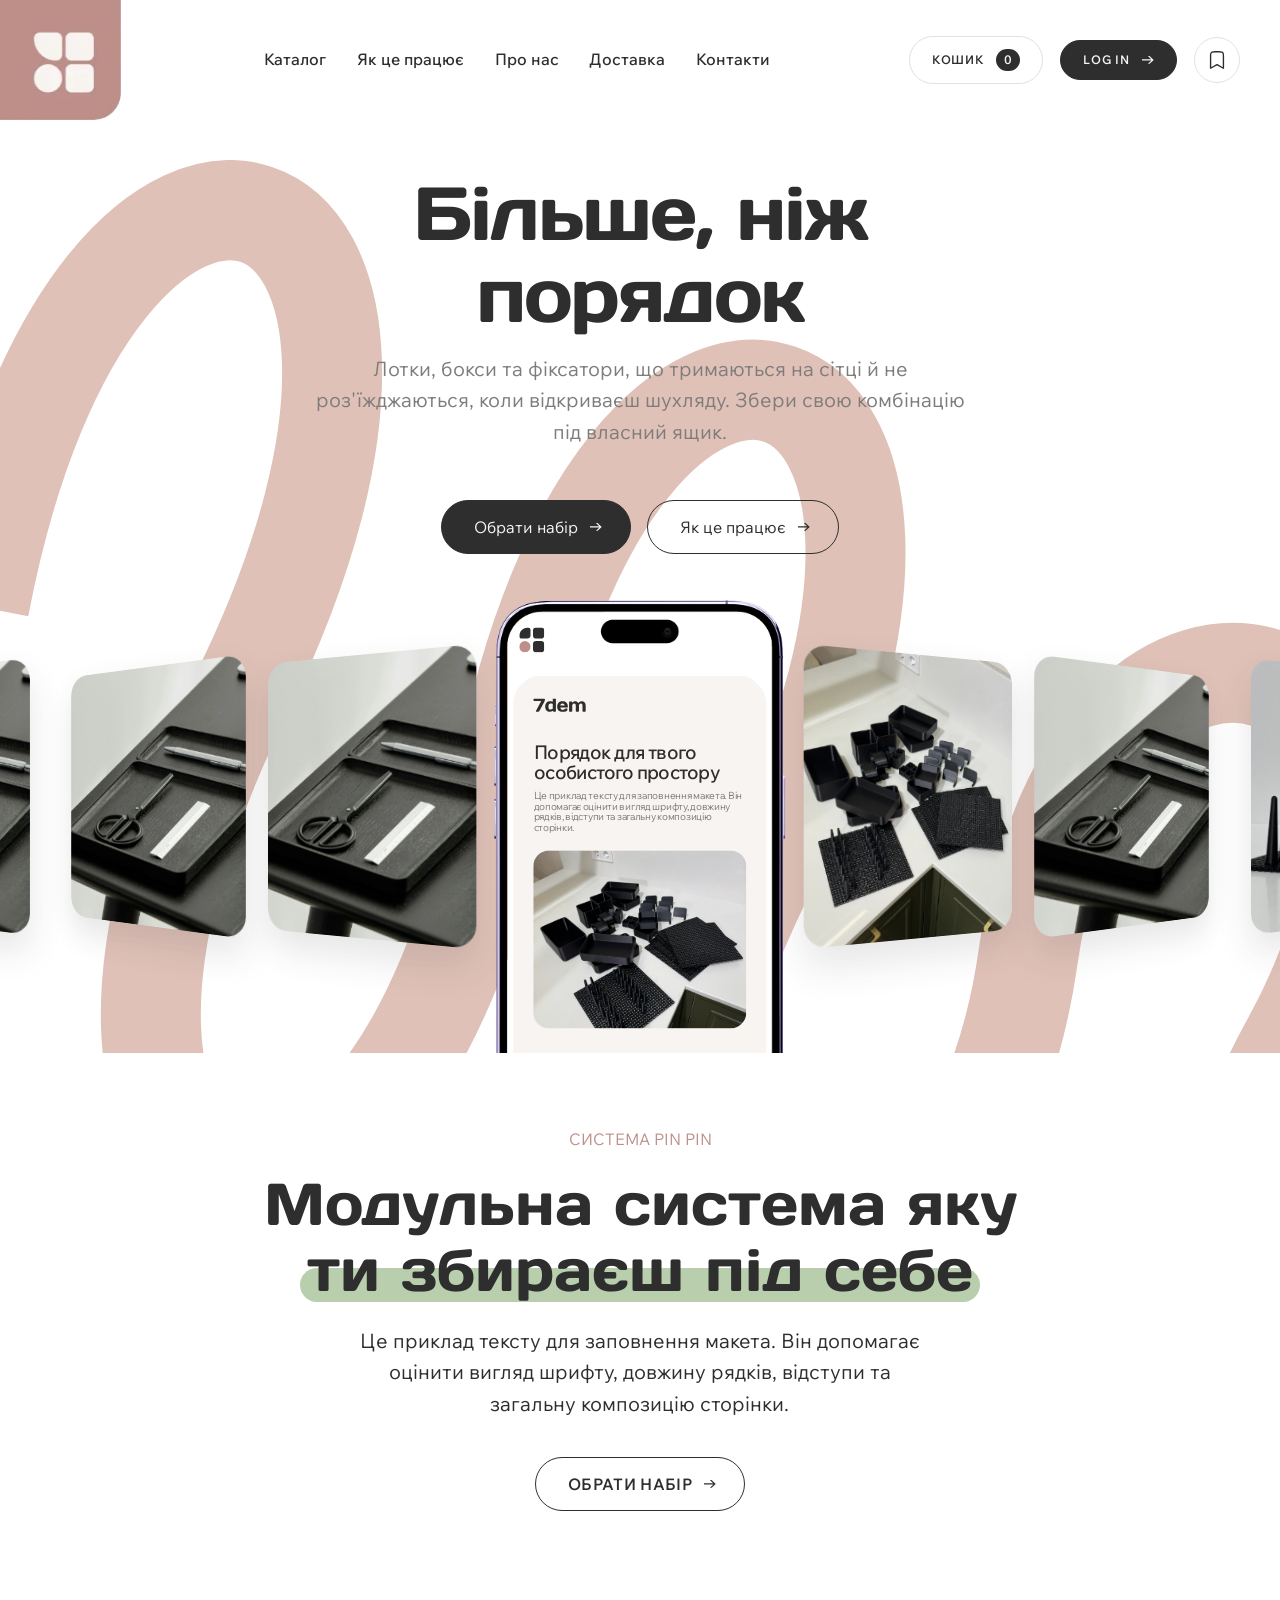
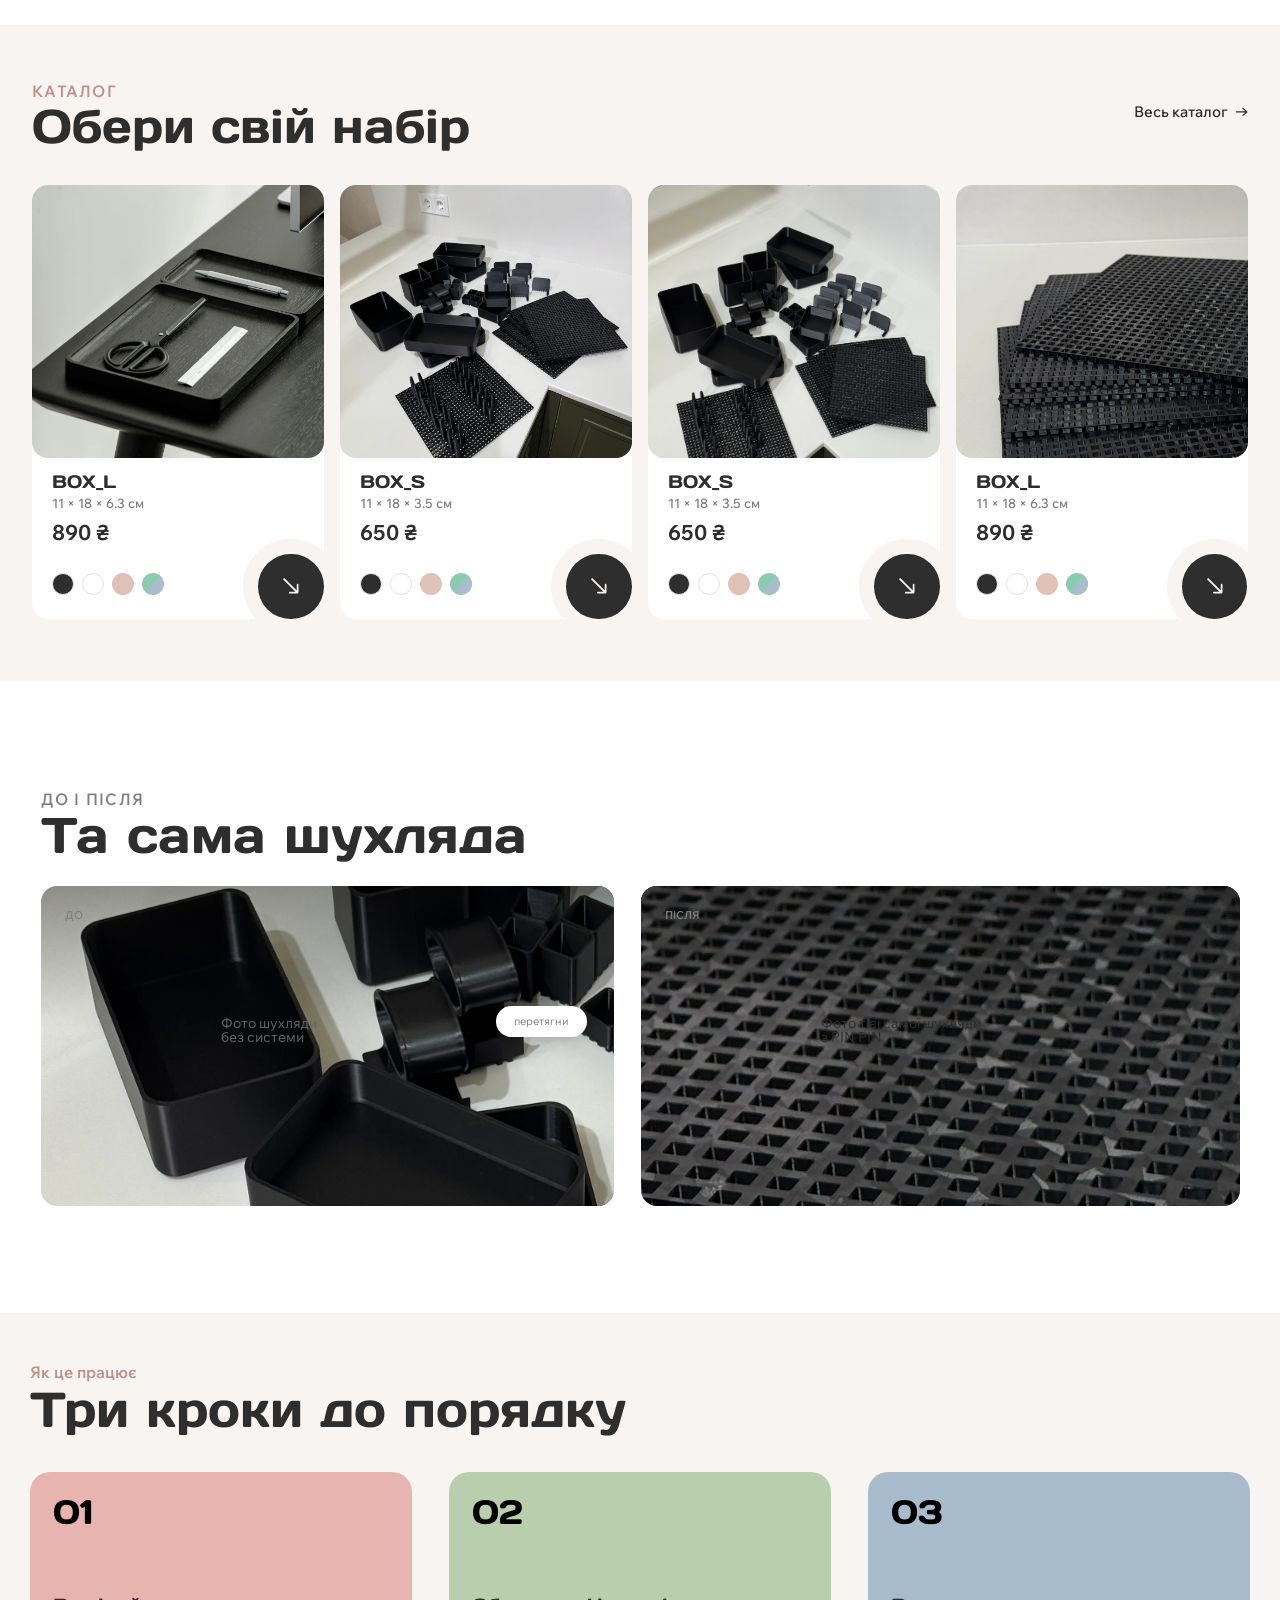
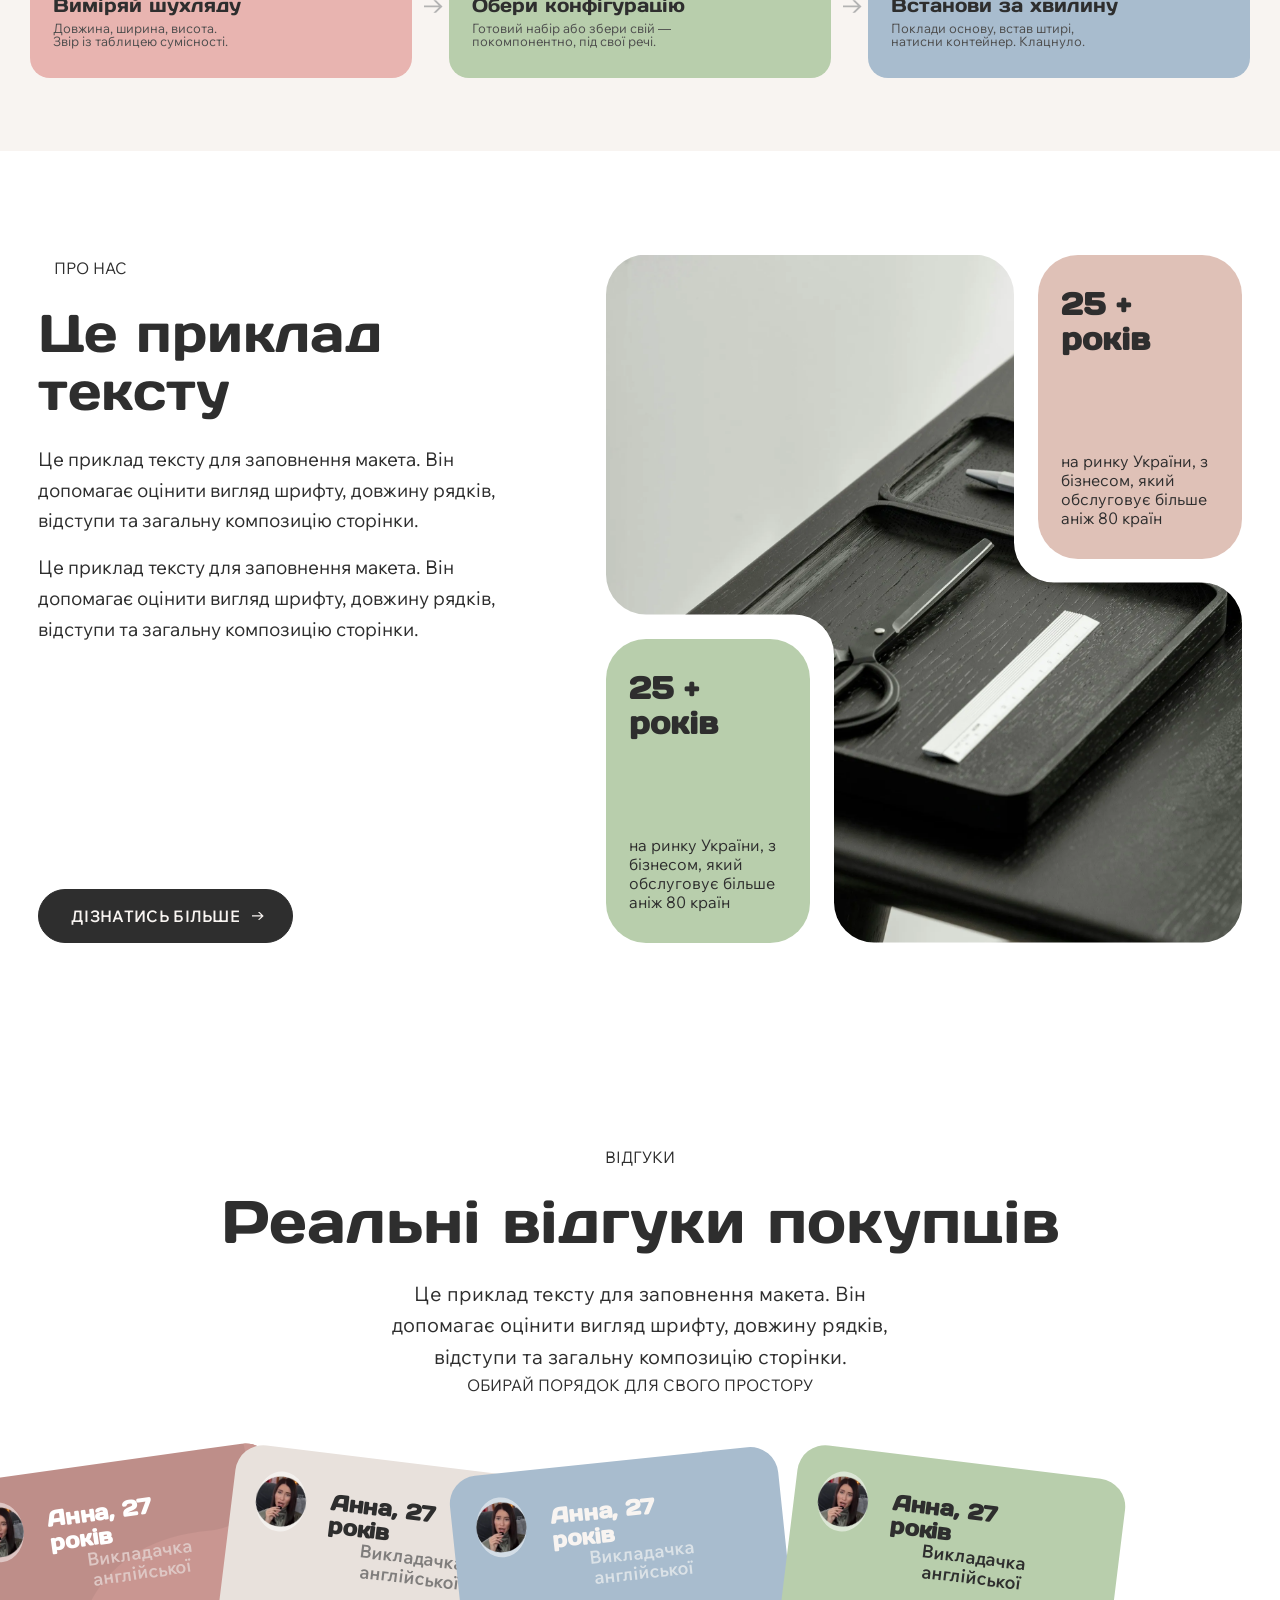
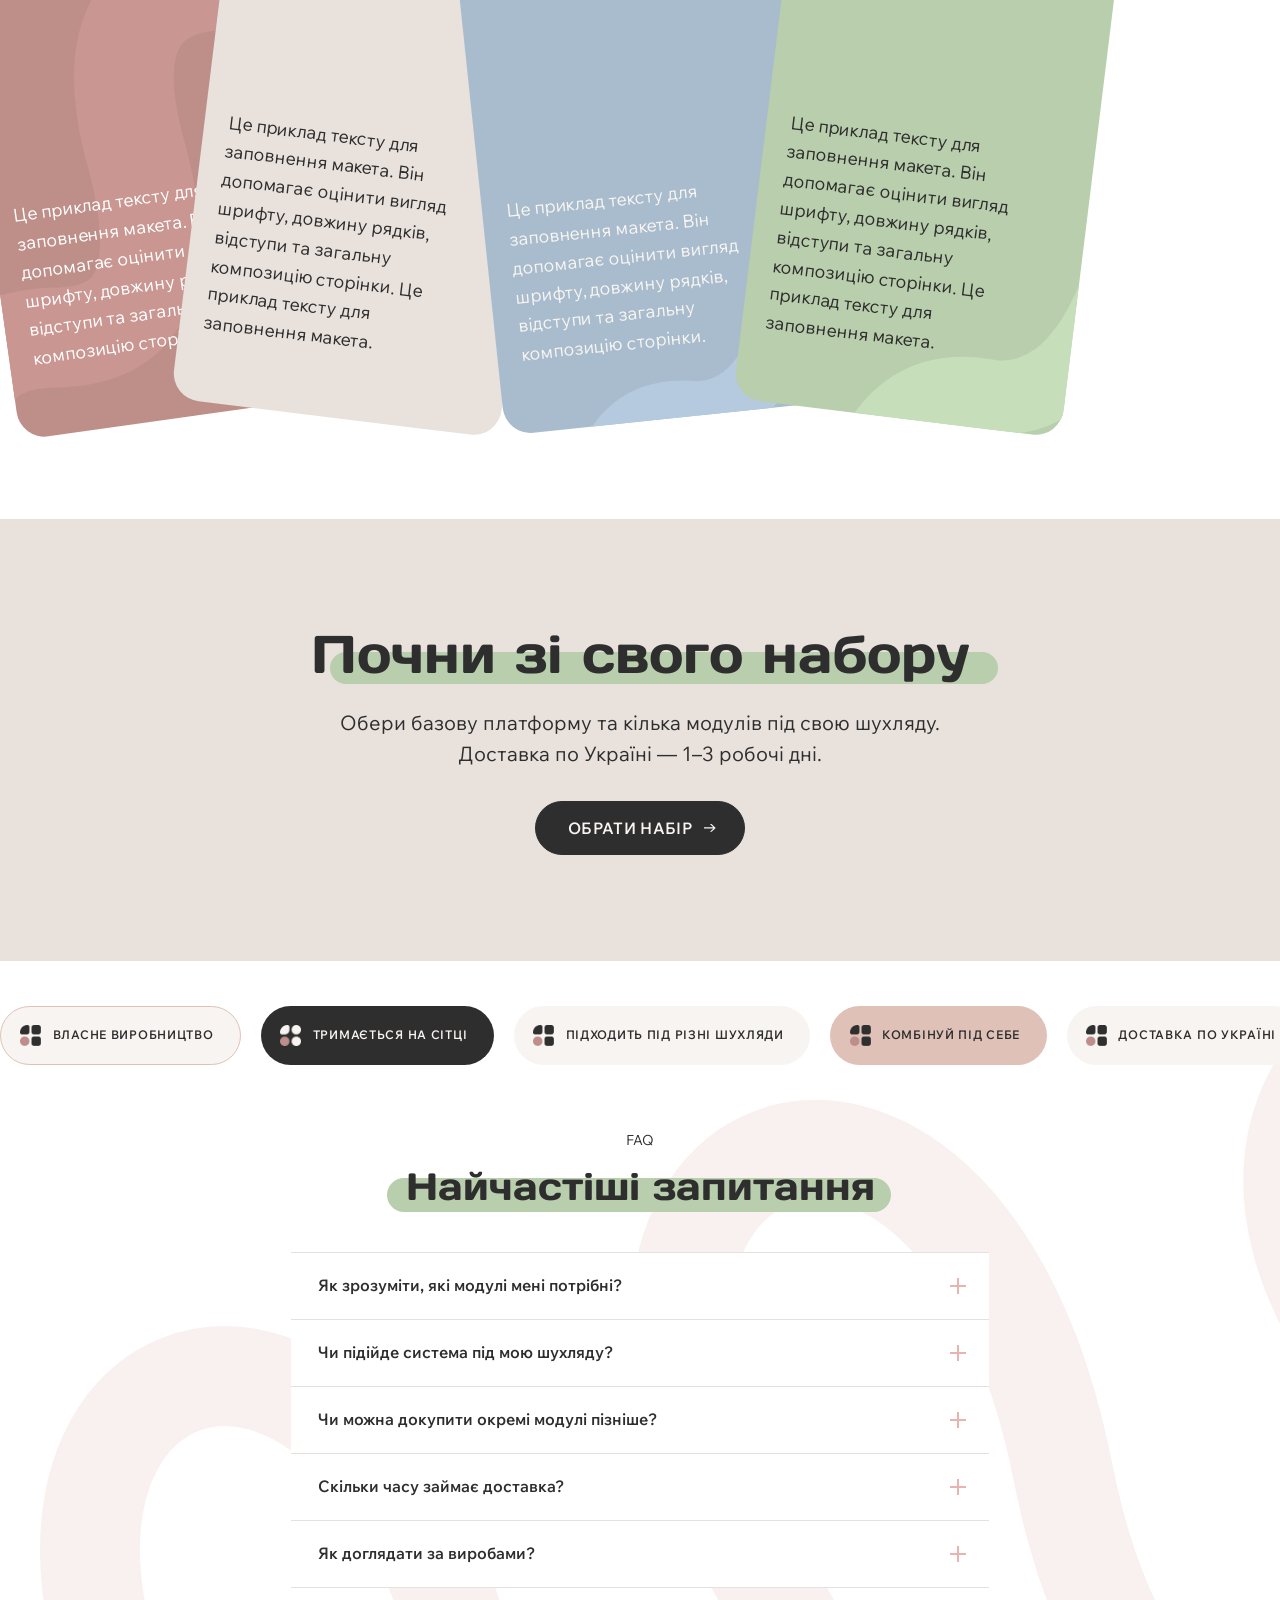
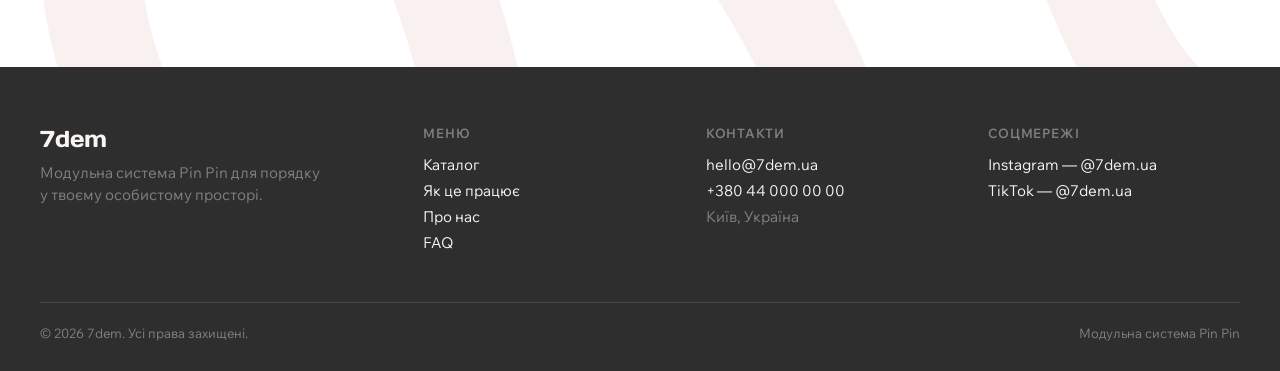
==== commit c058620c: "Updates" ====
--- a/index.html
+++ b/index.html
@@ -5,20 +5,18 @@
 		<meta name="viewport" content="width=device-width, initial-scale=1.0">
 		<link rel="shortcut icon" href="./assets/img/favicon.ico">
 		<title>Home Page</title>
-		<script type="module" crossorigin="" src="./js/index.min.js?v=1789382297879"></script>
-		<link rel="modulepreload" crossorigin="" href="./js/common.min.js?v=1789382297879">
-		<link rel="modulepreload" crossorigin="" href="./js/main.min.js?v=1789382297879">
-		<link rel="modulepreload" crossorigin="" href="./js/swiper.min.js?v=1789382297879">
-		<link rel="modulepreload" crossorigin="" href="./js/spollers.min.js?v=1789382297879">
-		<link rel="modulepreload" crossorigin="" href="./js/settext.min.js?v=1789382297879">
-		<link rel="modulepreload" crossorigin="" href="./js/faqpin.min.js?v=1789382297879">
-		<link rel="stylesheet" crossorigin="" href="./css/common.min.css?v=1789382297879">
-		<link rel="stylesheet" crossorigin="" href="./css/main.min.css?v=1789382297879">
-		<link rel="stylesheet" crossorigin="" href="./css/spollers.min.css?v=1789382297879">
-		<link rel="stylesheet" crossorigin="" href="./css/settext.min.css?v=1789382297879">
-		<link rel="stylesheet" crossorigin="" href="./css/faqpin.min.css?v=1789382297879">
-		<link rel="stylesheet" crossorigin="" href="./css/index.min.css?v=1789382297879">
-		<link rel="stylesheet" crossorigin="" href="./css/tabletext.min.css?v=1789382297879">
+		<script type="module" crossorigin="" src="./js/index.min.js?v=1789400385090"></script>
+		<link rel="modulepreload" crossorigin="" href="./js/common.min.js?v=1789400385090">
+		<link rel="modulepreload" crossorigin="" href="./js/main.min.js?v=1789400385090">
+		<link rel="modulepreload" crossorigin="" href="./js/spollers.min.js?v=1789400385090">
+		<link rel="modulepreload" crossorigin="" href="./js/settext.min.js?v=1789400385090">
+		<link rel="modulepreload" crossorigin="" href="./js/faqpin.min.js?v=1789400385090">
+		<link rel="stylesheet" crossorigin="" href="./css/common.min.css?v=1789400385090">
+		<link rel="stylesheet" crossorigin="" href="./css/main.min.css?v=1789400385090">
+		<link rel="stylesheet" crossorigin="" href="./css/spollers.min.css?v=1789400385090">
+		<link rel="stylesheet" crossorigin="" href="./css/settext.min.css?v=1789400385090">
+		<link rel="stylesheet" crossorigin="" href="./css/faqpin.min.css?v=1789400385090">
+		<link rel="stylesheet" crossorigin="" href="./css/index.min.css?v=1789400385090">
 	</head>
 	<body>
 		<div class="wrapper">
@@ -26,7 +24,9 @@
 				<div class="header__container">
 					<div class="header__content">
 						<a href="#" class="header__logo">
-							<img src="./assets/img/logo.svg" alt="logo">
+							<picture>
+								<img alt="7dem" width="165" height="155" src="./assets/img/logo-new.webp">
+							</picture>
 						</a>
 						<div class="header__menu menu">
 							<nav class="menu__body">
@@ -68,6 +68,16 @@
 									<path d="M7.60003 7.87195H5.93602L9.96803 3.93595L5.93602 -5.19753e-05H7.60003L11.696 3.93595L7.60003 7.87195ZM10.208 4.51195H2.44379e-05V3.35995H10.208V4.51195Z"></path>
 								</svg>
 							</button>
+							<!--
+«Збережене»: лічильник оновлює layout/bookmarks (localStorage),
+атрибут data-fls-bookmarks-count і підвантажує цей модуль на кожній сторінці
+-->
+							<a href="saved.html" class="header__saved" aria-label="Збережене">
+								<svg viewbox="0 0 24 24" fill="none" aria-hidden="true">
+									<path d="M5 7.8C5 6.12 5 5.28 5.33 4.64C5.61 4.07 6.07 3.61 6.64 3.33C7.28 3 8.12 3 9.8 3H14.2C15.88 3 16.72 3 17.36 3.33C17.93 3.61 18.39 4.07 18.67 4.64C19 5.28 19 6.12 19 7.8V21L12 17L5 21V7.8Z" stroke="currentColor" stroke-width="1.5" stroke-linecap="round" stroke-linejoin="round"></path>
+								</svg>
+								<span class="header__saved-count" data-fls-bookmarks-count="" hidden>0</span>
+							</a>
 							<button type="button" data-fls-menu="" class="menu__icon icon-menu">
 								<span></span>
 							</button>
@@ -663,7 +673,13 @@
 							</a>
 						</div>
 					</section>
-					<section data-fls-faqpin="" class="faqpin">
+					<!--
+FAQ. Два варіанти через locals variant (передавати явно в кожному include):
+"home" — головна (стрічка marqueepin, пілюля «FAQ», заголовок з плашкою);
+"catalog" — каталог, Figma 219:1668 (без стрічки, пілюля «• Часті запитання»,
+широкий список окремих білих рядків).
+-->
+					<section data-fls-faqpin="" class="faqpin faqpin--home">
 						<section data-fls-marqueepin="" data-fls-marquee="" data-fls-marquee-space="20" data-fls-marquee-direction="left" data-fls-marquee-pause="" data-fls-marquee-speed="1000" class="marqueepin">
 							<div class="marqueepin__item marqueepin__item--one">
 								<picture>
--- a/css/main.min.css
+++ b/css/main.min.css
@@ -1 +1 @@
-@import url("https://fonts.googleapis.com/css2?family=Wix%20Madefor%20Text:wght@400;500;600;700&display=swap");@import url("https://fonts.googleapis.com/css2?family=Days%20One:wght@400&display=swap");*{padding:0;margin:0;border:0}*,:after,:before{box-sizing:border-box}:after,:before{display:inline-block}body,html{height:100%}body{line-height:1;scrollbar-gutter:stable;-ms-text-size-adjust:100%;-moz-text-size-adjust:100%;-webkit-text-size-adjust:100%;-webkit-font-smoothing:antialiased;-moz-osx-font-smoothing:grayscale}button,input,textarea{font-family:inherit;font-size:inherit;line-height:inherit;color:inherit;background-color:transparent}input,textarea{width:100%}label{display:inline-block}button,option,select{cursor:pointer}a{display:inline-block;color:inherit;text-decoration:none}li{list-style:none}img{max-width:100%;height:auto;vertical-align:middle}h1,h2,h3,h4,h5,h6{font-weight:inherit;font-size:inherit}address{font-style:normal}:root{--font-family:"Wix Madefor Text", sans-serif;--font-size:1rem;--main-color:#2e2e2e;--color-bone:#f8f4f1;--color-blush:#dfc1b7;--color-clay:#cfa897;--color-rose:#be8e89;--color-white:#fff;--color-ink-muted:#7f7d7c;--color-ink-muted-two:gray;--color-hairline:#e5e1de;--color-sage:#88ceac;--color-sagetwo:#b8ceac;--color-sky:#a8bcce;--color-coral:#e8b4b0}body{color:var(--main-color);font-family:var(--font-family);font-size:var(--font-size);min-width:20rem}[data-fls-scrolllock] body{overflow:hidden;touch-action:none;overscroll-behavior:none}.wrapper{min-height:100%;display:flex;flex-direction:column;overflow:clip}.wrapper>main{flex:1 1 auto}.wrapper>*{min-width:0}[class*=__container]{max-width:76.875rem}[class*=__container--eight],[class*=__container--five],[class*=__container--four],[class*=__container--nine],[class*=__container--seven],[class*=__container--six],[class*=__container--three],[class*=__container--two],[class*=__container]{margin:0 auto;padding-left:.9375rem;padding-right:.9375rem}[class*=__container--two]{max-width:57.1875rem}[class*=__container--three]{max-width:77.875rem}[class*=__container--four]{max-width:76.8125rem}[class*=__container--five]{max-width:77.125rem}[class*=__container--six]{max-width:85.414375rem}[class*=__container--seven]{max-width:58.125rem}[class*=__container--eight]{max-width:85.875rem}[class*=__container--nine]{max-width:78.125rem}.menu__list{display:flex;align-items:center;flex-wrap:wrap;row-gap:.1875rem}.menu__link{font-weight:500;line-height:1;transition:all .3s;padding-top:.3125rem;padding-bottom:.3125rem}.icon-menu{display:none}.header{position:fixed;top:0;left:0;width:100%;z-index:50;background:#fff}.header__content{display:flex;justify-content:space-between;align-items:center;min-height:8rem;transition:min-height .3s;column-gap:.75rem}.header__logo{position:relative;z-index:2;max-width:6.5rem}.header__actions{display:flex;align-items:center;column-gap:1.1875rem}.header__button{font-weight:600;line-height:1.2;letter-spacing:.06em;text-transform:uppercase;align-items:center}.header__button span{display:grid;justify-content:center;align-items:center;padding-block:.21875rem;padding-inline:.46875rem;border-radius:62.4375rem;background:#2e2e2e;color:var(--color-bone);transition:all .3s;font-weight:600;font-size:.75rem}[data-fls-header-scroll].--header-scroll .header__content{min-height:5rem}[data-fls-header-scroll-show].--header-scroll{transition:translate .3s;translate:0 -100%}[data-fls-header-scroll-show].--header-show{translate:0 0}.footer{background:var(--main-color);color:var(--color-bone)}.footer__top{display:grid;grid-template-columns:1.4fr 1fr 1fr 1fr}.footer__brand{display:flex;flex-direction:column}.footer__logo{font-family:Days One,sans-serif;font-weight:400;color:var(--color-bone)}.footer__logo:not(:last-child){margin-bottom:.75rem}.footer__tagline{color:var(--color-ink-muted-two);line-height:1.5;max-width:17.5rem}.footer__col{display:flex;flex-direction:column;min-width:0}.footer__heading{color:var(--color-ink-muted-two);font-weight:600;text-transform:uppercase;letter-spacing:.06em;font-size:.8125rem}.footer__heading:not(:last-child){margin-bottom:1rem}.footer__list{display:flex;flex-direction:column;gap:.625rem}.footer__link{color:var(--color-bone);transition:color .3s;font-size:.9375rem}.footer__bottom,.footer__link--static{color:var(--color-ink-muted-two)}.footer__bottom{display:flex;justify-content:space-between;align-items:center;gap:1rem;padding-top:1.5rem;border-top:.0625rem solid hsla(26,33%,96%,.12);font-size:.8125rem;flex-wrap:wrap}@media (max-width:62em){.footer__top{grid-template-columns:1fr 1fr}.footer__brand{grid-column:1/-1}}@media (width <= 48em){.menu__actions-mob{margin-top:.9375rem;display:grid;align-items:center;justify-content:center;row-gap:.75rem}}@media (max-width:48em) and (any-hover:none){.icon-menu{cursor:default}}@media (max-width:48em){.menu__body{height:100svh;overflow:auto;padding:7.1875rem .9375rem 1.875rem;background:#fff}.menu__body,.menu__body:before{position:fixed;width:100%;left:-100%;top:0;transition:left .3s}.menu__body:before{content:"";height:4.375rem;z-index:2}html[data-fls-menu-open] .menu__body,html[data-fls-menu-open] .menu__body:before{left:0}.menu__list{flex-direction:column}.menu__link{font-size:1.5625rem}.icon-menu{display:block;position:relative;width:1.875rem;height:1.125rem;z-index:5}.icon-menu span,.icon-menu:after,.icon-menu:before{content:"";transition:all .3s ease 0s;right:0;position:absolute;width:100%;height:.125rem;background-color:#000}.icon-menu:before{top:0}.icon-menu:after{bottom:0}.icon-menu span{top:calc(50% - .0625rem)}html[data-fls-menu-open] .icon-menu span{width:0}html[data-fls-menu-open] .icon-menu:before{top:calc(50% - .0625rem);transform:rotate(-45deg)}html[data-fls-menu-open] .icon-menu:after{bottom:calc(50% - .0625rem);transform:rotate(45deg)}.footer__top{grid-template-columns:1fr}}@media (width < 48em){.menu__list{column-gap:.875rem}.menu__link{font-size:.875rem}.header__logo{max-width:5rem;max-width:5.625rem}.header__actions{column-gap:.75rem}.header__button{font-size:.625rem}}@media (width < 20em){.header__content{min-height:4.375rem}.footer{padding-top:2rem;padding-bottom:1.25rem}.footer__top{gap:1.5rem;margin-bottom:2rem}.footer__logo{font-size:1.25rem}.footer__tagline{font-size:.875rem}}@media (width >= 20em) and (width < 90em){.header__content{min-height:clamp(4.375rem,3.33929rem + 5.17857vw,8rem)}.footer{padding-top:clamp(2rem,1.42857rem + 2.85714vw,4rem);padding-bottom:clamp(1.25rem,1.03571rem + 1.07143vw,2rem)}.footer__top{gap:clamp(1.5rem,1.35714rem + .71429vw,2rem);margin-bottom:clamp(2rem,1.57143rem + 2.14286vw,3.5rem)}.footer__logo{font-size:clamp(1.25rem,1.17857rem + .35714vw,1.5rem)}.footer__tagline{font-size:clamp(.875rem,.85714rem + .08929vw,.9375rem)}}@media (width >= 48em) and (width < 90em){.menu__list{column-gap:clamp(.875rem,-.69643rem + 3.27381vw,2.25rem)}.menu__link{font-size:clamp(.875rem,.73214rem + .29762vw,1rem)}.header__logo{max-width:clamp(5rem,3.28571rem + 3.57143vw,6.5rem)}.header__actions{column-gap:clamp(.75rem,.25rem + 1.04167vw,1.1875rem)}.header__button{font-size:clamp(.625rem,.48214rem + .29762vw,.75rem)}}@media (width >= 48em){.menu__actions-mob{display:none}}@media (width >= 90em){.menu__list{column-gap:2.25rem}.menu__link{font-size:1rem}.header__content{min-height:8rem}.header__logo{max-width:6.5rem}.header__actions{column-gap:1.1875rem}.header__button{font-size:.75rem}.footer{padding-top:4rem;padding-bottom:2rem}.footer__top{gap:2rem;margin-bottom:3.5rem}.footer__logo{font-size:1.5rem}.footer__tagline{font-size:.9375rem}}@media (any-hover:hover){.footer__link:hover{color:var(--color-rose)}}@media (any-hover:hover),(pointer:fine){html:not([data-fls-touch]) .menu__link:hover{color:var(--color-rose)}html:not([data-fls-touch]) .header__button:hover span{background:var(--color-bone);color:var(--color-rose)}}+@import url("https://fonts.googleapis.com/css2?family=Wix%20Madefor%20Text:wght@400;500;600;700&display=swap");@import url("https://fonts.googleapis.com/css2?family=Days%20One:wght@400&display=swap");*{padding:0;margin:0;border:0}*,:after,:before{box-sizing:border-box}:after,:before{display:inline-block}body,html{height:100%}body{line-height:1;scrollbar-gutter:stable;-ms-text-size-adjust:100%;-moz-text-size-adjust:100%;-webkit-text-size-adjust:100%;-webkit-font-smoothing:antialiased;-moz-osx-font-smoothing:grayscale}button,input,textarea{font-family:inherit;font-size:inherit;line-height:inherit;color:inherit;background-color:transparent}input,textarea{width:100%}label{display:inline-block}button,option,select{cursor:pointer}a{display:inline-block;color:inherit;text-decoration:none}li{list-style:none}img{max-width:100%;height:auto;vertical-align:middle}h1,h2,h3,h4,h5,h6{font-weight:inherit;font-size:inherit}address{font-style:normal}:root{--font-family:"Wix Madefor Text", sans-serif;--font-size:1rem;--main-color:#2e2e2e;--color-bone:#f8f4f1;--color-blush:#dfc1b7;--color-clay:#cfa897;--color-rose:#be8e89;--color-white:#fff;--color-ink-muted:#7f7d7c;--color-ink-muted-two:gray;--color-hairline:#e5e1de;--color-sage:#88ceac;--color-sagetwo:#b8ceac;--color-sky:#a8bcce;--color-coral:#e8b4b0}body{color:var(--main-color);font-family:var(--font-family);font-size:var(--font-size);min-width:20rem}[data-fls-scrolllock] body{overflow:hidden;touch-action:none;overscroll-behavior:none}.wrapper{min-height:100%;display:flex;flex-direction:column;overflow:clip}.wrapper>main{flex:1 1 auto}.wrapper>*{min-width:0}[class*=__container]{max-width:76.875rem}[class*=__container--eight],[class*=__container--five],[class*=__container--four],[class*=__container--nine],[class*=__container--seven],[class*=__container--six],[class*=__container--three],[class*=__container--two],[class*=__container]{margin:0 auto;padding-left:.9375rem;padding-right:.9375rem}[class*=__container--two]{max-width:57.1875rem}[class*=__container--three]{max-width:77.875rem}[class*=__container--four]{max-width:76.8125rem}[class*=__container--five]{max-width:77.125rem}[class*=__container--six]{max-width:85.414375rem}[class*=__container--seven]{max-width:58.125rem}[class*=__container--eight]{max-width:85.875rem}[class*=__container--nine]{max-width:78.125rem}.menu__list{display:flex;align-items:center;flex-wrap:wrap;row-gap:.1875rem}.menu__link{font-weight:500;line-height:1;transition:all .3s;padding-top:.3125rem;padding-bottom:.3125rem}.icon-menu{display:none}.header{--header-height:8rem;--header-bg:#fff;position:fixed;top:0;left:0;width:100%;z-index:50;background:var(--header-bg)}.header__content{display:flex;justify-content:space-between;align-items:center;min-height:var(--header-height);transition:min-height .3s;column-gap:.75rem}.header__content:before{content:"";flex:0 0 auto;width:max(0rem,.25rem + 1.0129 * var(--header-height) - max(.9375rem,50vw - 37.5rem))}.header__logo{position:absolute;top:0;bottom:0;left:0;z-index:2;display:block;aspect-ratio:157/155;min-width:0;overflow:hidden;border-bottom-right-radius:22% 22%}.header__logo img{display:block;width:auto;height:100%;max-width:none}.header__actions{display:flex;align-items:center;column-gap:1.1875rem}.header__button{flex:0 0 auto;white-space:nowrap;font-weight:600;line-height:1.2;letter-spacing:.06em;text-transform:uppercase;align-items:center}.header__button span{display:grid;padding-block:.21875rem;padding-inline:.46875rem;border-radius:62.4375rem;background:#2e2e2e;color:var(--color-bone);transition:all .3s;font-weight:600;font-size:.75rem}.header__button span,.header__saved{justify-content:center;align-items:center}.header__saved{position:relative;flex:0 0 auto;display:inline-flex;width:3rem;height:3rem;border:.09375rem solid var(--color-hairline);border-radius:50%;color:var(--main-color);transition:background-color .3s,border-color .3s,color .3s}.header__saved svg{width:1.375rem;height:1.375rem}.header__saved-count{position:absolute;top:-.3125rem;right:-.3125rem;display:grid;place-items:center;min-width:1.25rem;height:1.25rem;padding-inline:.3125rem;border-radius:62.4375rem;background:var(--main-color);color:var(--color-bone);box-shadow:0 0 0 .125rem var(--header-bg);font-size:.6875rem;font-weight:600;line-height:1}.header__saved-count[hidden]{display:none}[data-fls-header-scroll].--header-scroll{--header-height:5rem}[data-fls-header-scroll-show].--header-scroll{transition:translate .3s;translate:0 -100%}[data-fls-header-scroll-show].--header-show{translate:0 0}.footer{background:var(--main-color);color:var(--color-bone)}.footer__top{display:grid;grid-template-columns:1.4fr 1fr 1fr 1fr}.footer__brand{display:flex;flex-direction:column}.footer__logo{font-family:Days One,sans-serif;font-weight:400;color:var(--color-bone)}.footer__logo:not(:last-child){margin-bottom:.75rem}.footer__tagline{color:var(--color-ink-muted-two);line-height:1.5;max-width:17.5rem}.footer__col{display:flex;flex-direction:column;min-width:0}.footer__heading{color:var(--color-ink-muted-two);font-weight:600;text-transform:uppercase;letter-spacing:.06em;font-size:.8125rem}.footer__heading:not(:last-child){margin-bottom:1rem}.footer__list{display:flex;flex-direction:column;gap:.625rem}.footer__link{color:var(--color-bone);transition:color .3s;font-size:.9375rem}.footer__bottom,.footer__link--static{color:var(--color-ink-muted-two)}.footer__bottom{display:flex;justify-content:space-between;align-items:center;gap:1rem;padding-top:1.5rem;border-top:.0625rem solid hsla(26,33%,96%,.12);font-size:.8125rem;flex-wrap:wrap}@media (max-width:62em){.footer__top{grid-template-columns:1fr 1fr}.footer__brand{grid-column:1/-1}}@media (width <= 48em){.menu__actions-mob{margin-top:.9375rem;display:grid;align-items:center;justify-content:center;row-gap:.75rem}}@media (max-width:48em) and (any-hover:none){.icon-menu{cursor:default}}@media (max-width:48em){.menu__body{height:100svh;overflow:auto;padding:7.1875rem .9375rem 1.875rem;background:#fff}.menu__body,.menu__body:before{position:fixed;width:100%;left:-100%;top:0;transition:left .3s}.menu__body:before{content:"";height:4.375rem;z-index:2}html[data-fls-menu-open] .menu__body,html[data-fls-menu-open] .menu__body:before{left:0}.menu__list{flex-direction:column}.menu__link{font-size:1.5625rem}.icon-menu{display:block;position:relative;width:1.875rem;height:1.125rem;z-index:5}.icon-menu span,.icon-menu:after,.icon-menu:before{content:"";transition:all .3s ease 0s;right:0;position:absolute;width:100%;height:.125rem;background-color:#000}.icon-menu:before{top:0}.icon-menu:after{bottom:0}.icon-menu span{top:calc(50% - .0625rem)}html[data-fls-menu-open] .icon-menu span{width:0}html[data-fls-menu-open] .icon-menu:before{top:calc(50% - .0625rem);transform:rotate(-45deg)}html[data-fls-menu-open] .icon-menu:after{bottom:calc(50% - .0625rem);transform:rotate(45deg)}.footer__top{grid-template-columns:1fr}}@media (width < 48em){.menu__list{column-gap:.875rem}.menu__link{font-size:.875rem}.header__actions{column-gap:.75rem}.header__button{font-size:.625rem}.header__saved{width:2.5rem;height:2.5rem}}@media (width < 20em){.header{--header-height:4.375rem}.footer{padding-top:2rem;padding-bottom:1.25rem}.footer__top{gap:1.5rem;margin-bottom:2rem}.footer__logo{font-size:1.25rem}.footer__tagline{font-size:.875rem}}@media (width >= 20em) and (width < 90em){.header{--header-height:clamp(4.375rem, 3.33929rem + 5.17857vw, 8rem)}.footer{padding-top:clamp(2rem,1.42857rem + 2.85714vw,4rem);padding-bottom:clamp(1.25rem,1.03571rem + 1.07143vw,2rem)}.footer__top{gap:clamp(1.5rem,1.35714rem + .71429vw,2rem);margin-bottom:clamp(2rem,1.57143rem + 2.14286vw,3.5rem)}.footer__logo{font-size:clamp(1.25rem,1.17857rem + .35714vw,1.5rem)}.footer__tagline{font-size:clamp(.875rem,.85714rem + .08929vw,.9375rem)}}@media (width >= 48em) and (width < 90em){.menu__list{column-gap:clamp(.875rem,-.69643rem + 3.27381vw,2.25rem)}.menu__link{font-size:clamp(.875rem,.73214rem + .29762vw,1rem)}.header__actions{column-gap:clamp(.75rem,.25rem + 1.04167vw,1.1875rem)}.header__button{font-size:clamp(.625rem,.48214rem + .29762vw,.75rem)}.header__saved{width:clamp(2.5rem,1.92857rem + 1.19048vw,3rem);height:clamp(2.5rem,1.92857rem + 1.19048vw,3rem)}}@media (width >= 48em) and (width < 62em){.header__content{column-gap:.5rem}.header__actions{column-gap:.375rem}.header__actions .header__button{padding-inline:.75rem}.header__actions .header__saved{width:2.25rem;height:2.25rem}}@media (width >= 48em){.menu__actions-mob{display:none}}@media (width >= 90em){.menu__list{column-gap:2.25rem}.menu__link{font-size:1rem}.header{--header-height:8rem}.header__actions{column-gap:1.1875rem}.header__button{font-size:.75rem}.header__saved{width:3rem;height:3rem}.footer{padding-top:4rem;padding-bottom:2rem}.footer__top{gap:2rem;margin-bottom:3.5rem}.footer__logo{font-size:1.5rem}.footer__tagline{font-size:.9375rem}}@media (any-hover:hover){.footer__link:hover{color:var(--color-rose)}}@media (any-hover:hover),(pointer:fine){html:not([data-fls-touch]) .menu__link:hover{color:var(--color-rose)}html:not([data-fls-touch]) .header__button:hover span{background:var(--color-bone);color:var(--color-rose)}html:not([data-fls-touch]) .header__saved:hover{background:var(--main-color);border-color:var(--main-color);color:var(--color-bone)}}
--- a/css/settext.min.css
+++ b/css/settext.min.css
@@ -1 +1 @@
-.settext{background:#e8e1dc;text-align:center}.settext__container{display:flex;flex-direction:column;align-items:center}.settext__title{font-family:Days One,sans-serif;line-height:1.1;color:var(--main-color)}.settext__highlight{position:relative;z-index:0;display:inline-block;background:none;color:inherit;font:inherit}.settext__highlight:before{content:"";position:absolute;z-index:-1;left:calc(-.1em + 1.5rem);right:-.1em;bottom:0;width:calc(100% + .625rem);height:.6em;border-radius:1.25rem;background:#b8ceac}.settext__text{color:var(--main-color);line-height:1.6}.settext__button{font-weight:600;font-size:1rem;line-height:1;letter-spacing:.02em;text-transform:uppercase}@media (width < 20em){.settext{padding-top:3.75rem;padding-bottom:3rem}.settext__title{font-size:2rem}.settext__title:not(:last-child){margin-bottom:1rem}.settext__text{font-size:1.125rem}.settext__text:not(:last-child){margin-bottom:1.25rem}}@media (width >= 20em) and (width < 90em){.settext{padding-top:clamp(3.75rem,2.76786rem + 4.91071vw,7.1875rem);padding-bottom:clamp(3rem,1.78571rem + 6.07143vw,7.25rem)}.settext__title{font-size:clamp(2rem,1.57143rem + 2.14286vw,3.5rem)}.settext__title:not(:last-child){margin-bottom:clamp(1rem,.85714rem + .71429vw,1.5rem)}.settext__text{font-size:clamp(1.125rem,1.08929rem + .17857vw,1.25rem)}.settext__text:not(:last-child){margin-bottom:clamp(1.25rem,1.01786rem + 1.16071vw,2.0625rem)}}@media (width >= 90em){.settext{padding-top:7.1875rem;padding-bottom:7.25rem}.settext__title{font-size:3.5rem}.settext__title:not(:last-child){margin-bottom:1.5rem}.settext__text{font-size:1.25rem}.settext__text:not(:last-child){margin-bottom:2.0625rem}}+.tabletext{display:inline-flex;align-items:center;gap:.5rem;border:.0625rem solid var(--color-hairline);border-radius:6.25rem;padding-top:.5625rem;padding-bottom:.5rem;padding-inline:.875rem;font-weight:500;line-height:.75;text-transform:uppercase;color:#0c0e14}.tabletext:before{content:"";flex-shrink:0;width:.4375rem;height:.4375rem;border-radius:50%;background:currentColor}.settext{background:#e8e1dc;text-align:center}.settext__container{display:flex;flex-direction:column;align-items:center}.settext__title{font-family:Days One,sans-serif;line-height:1.1;color:var(--main-color)}.settext__highlight{position:relative;z-index:0;display:inline-block;background:none;color:inherit;font:inherit}.settext__highlight:before{content:"";position:absolute;z-index:-1;left:calc(-.1em + 1.5rem);right:-.1em;bottom:0;width:calc(100% + .625rem);height:.6em;border-radius:1.25rem;background:#b8ceac}.settext__text{color:var(--main-color);line-height:1.6}.settext__button{font-weight:600;font-size:1rem;line-height:1;letter-spacing:.02em;text-transform:uppercase}@media (width < 20em){.tabletext{font-size:.875rem}.settext{padding-top:3.75rem;padding-bottom:3rem}.settext__title{font-size:2rem}.settext__title:not(:last-child){margin-bottom:1rem}.settext__text{font-size:1.125rem}.settext__text:not(:last-child){margin-bottom:1.25rem}}@media (width >= 20em) and (width < 90em){.tabletext{font-size:clamp(.875rem,.83929rem + .17857vw,1rem)}.settext{padding-top:clamp(3.75rem,2.76786rem + 4.91071vw,7.1875rem);padding-bottom:clamp(3rem,1.78571rem + 6.07143vw,7.25rem)}.settext__title{font-size:clamp(2rem,1.57143rem + 2.14286vw,3.5rem)}.settext__title:not(:last-child){margin-bottom:clamp(1rem,.85714rem + .71429vw,1.5rem)}.settext__text{font-size:clamp(1.125rem,1.08929rem + .17857vw,1.25rem)}.settext__text:not(:last-child){margin-bottom:clamp(1.25rem,1.01786rem + 1.16071vw,2.0625rem)}}@media (width >= 90em){.tabletext{font-size:1rem}.settext{padding-top:7.1875rem;padding-bottom:7.25rem}.settext__title{font-size:3.5rem}.settext__title:not(:last-child){margin-bottom:1.5rem}.settext__text{font-size:1.25rem}.settext__text:not(:last-child){margin-bottom:2.0625rem}}
--- a/css/faqpin.min.css
+++ b/css/faqpin.min.css
@@ -1 +1 @@
-.marqueepin__item{display:flex;justify-content:center;align-items:center;border-radius:62.4375rem;font-weight:600;line-height:1.2;letter-spacing:.06em;text-transform:uppercase;white-space:nowrap}.marqueepin__item img{flex:0 0 auto}.marqueepin__item--one{background:var(--color-bone);border:.09375rem solid var(--color-blush);color:var(--main-color)}.marqueepin__item--two{background:var(--main-color);color:var(--color-bone)}.marqueepin__item--three{background:var(--color-bone);color:var(--main-color)}.marqueepin__item--four{background:var(--color-blush);color:var(--main-color)}.marqueepin__item--five{background:var(--color-bone);color:var(--main-color)}.marqueepin__item--six{background:var(--main-color);color:var(--color-bone)}.faqpin{text-align:center;position:relative}.faqpin__decor{position:absolute;z-index:-1;top:0;left:2.5rem;width:100%;height:100%;overflow:hidden;pointer-events:none}.faqpin__decor-track{position:relative;width:100%;height:100%;animation:faqpinDecorSnake 45s linear infinite}.faqpin__decor-item{position:absolute;top:0;left:0}.faqpin__decor-item--offset{transform:translate(130.625rem,31.25rem)}@keyframes faqpinDecorSnake{0%{transform:translate(0)}to{transform:translate(-130.625rem,-31.25rem)}}.faqpin__container{display:flex;flex-direction:column;align-items:center}.faqpin .tabletext{color:var(--main-color);border:none!important;font-weight:400!important;padding-inline:1rem;padding-block:.5rem}.faqpin .tabletext:before{content:"";display:none}.faqpin__title{font-family:Days One,sans-serif}.faqpin__highlight{position:relative;z-index:0;display:inline-block;background:none;color:inherit;font:inherit}.faqpin__highlight:before{content:"";position:absolute;z-index:-1;left:calc(-.1em - .9375rem);right:-.1em;bottom:-.375rem;height:2.125rem;width:calc(100% + 2.1875rem);border-radius:1.25rem;background:#b8ceac}.faqpin__list{width:100%;text-align:left;background:#fff}.faqpin__item{border-bottom:.0625rem solid var(--color-hairline)}.faqpin__item:first-child{border-top:.0625rem solid var(--color-hairline)}.faqpin__question.--spoller-active .faqpin__icon:before{opacity:0}.faqpin__question{display:flex;align-items:center;justify-content:space-between;gap:1rem;list-style:none;cursor:pointer;font-weight:600}.faqpin__question::-webkit-details-marker,.faqpin__question::marker{display:none}.faqpin__icon{position:relative;flex:0 0 auto;width:1rem;height:1rem}.faqpin__icon:after,.faqpin__icon:before{content:"";position:absolute;top:50%;left:50%;background:var(--color-coral);transition:opacity .2s}.faqpin__icon:before{width:.125rem;height:100%;transform:translate(-50%,-50%)}.faqpin__icon:after{width:100%;height:.125rem;transform:translate(-50%,-50%)}.faqpin__answer{color:var(--color-ink-muted);line-height:1.6}.faqpin__answer p{margin:0}@media (width < 20em){.marqueepin__item{column-gap:.5rem;padding-top:.75rem;padding-bottom:.75rem;padding-left:.875rem;padding-right:1.125rem;font-size:.6875rem}.marqueepin__item img{max-width:1rem}.faqpin{padding-top:1.5rem;padding-bottom:3rem}.faqpin__container{margin-top:2.125rem}.faqpin .tabletext{font-size:.75rem}.faqpin .tabletext:not(:last-child){margin-bottom:.625rem}.faqpin__title{font-size:1.625rem}.faqpin__list{max-width:20rem;margin-top:1.75rem}.faqpin__item{padding-left:1rem;padding-right:1rem}.faqpin__question{font-size:.875rem;padding-block:1rem}.faqpin__answer{font-size:.9375rem;padding-bottom:1rem}}@media (width >= 20em) and (width < 90em){.marqueepin__item{column-gap:clamp(.5rem,.42857rem + .35714vw,.75rem);padding-top:clamp(.75rem,.625rem + .625vw,1.1875rem);padding-bottom:clamp(.75rem,.625rem + .625vw,1.1875rem);padding-left:clamp(.875rem,.76786rem + .53571vw,1.25rem);padding-right:clamp(1.125rem,.94643rem + .89286vw,1.75rem);font-size:clamp(.6875rem,.66964rem + .08929vw,.75rem)}.marqueepin__item img{max-width:clamp(1rem,.89286rem + .53571vw,1.375rem)}.faqpin{padding-top:clamp(1.5rem,1.07143rem + 2.14286vw,3rem);padding-bottom:clamp(3rem,2.33929rem + 3.30357vw,5.3125rem)}.faqpin__container{margin-top:clamp(2.125rem,1.53571rem + 2.94643vw,4.1875rem)}.faqpin .tabletext{font-size:clamp(.75rem,.71429rem + .17857vw,.875rem)}.faqpin .tabletext:not(:last-child){margin-bottom:clamp(.625rem,.51786rem + .53571vw,1rem)}.faqpin__title{font-size:clamp(1.625rem,1.375rem + 1.25vw,2.5rem)}.faqpin__list{max-width:clamp(20rem,12.14286rem + 39.28571vw,47.5rem);margin-top:clamp(1.75rem,1.39286rem + 1.78571vw,3rem)}.faqpin__item{padding-left:clamp(1rem,.78571rem + 1.07143vw,1.75rem);padding-right:clamp(1rem,.85714rem + .71429vw,1.5rem)}.faqpin__question{font-size:clamp(.875rem,.83929rem + .17857vw,1rem);padding-block:clamp(1rem,.8125rem + .9375vw,1.65625rem)}.faqpin__answer{font-size:clamp(.9375rem,.91964rem + .08929vw,1rem);padding-bottom:clamp(1rem,.85714rem + .71429vw,1.5rem)}}@media (width >= 90em){.marqueepin__item{column-gap:.75rem;padding-top:1.1875rem;padding-bottom:1.1875rem;padding-left:1.25rem;padding-right:1.75rem;font-size:.75rem}.marqueepin__item img{max-width:1.375rem}.faqpin{padding-top:3rem;padding-bottom:5.3125rem}.faqpin__container{margin-top:4.1875rem}.faqpin .tabletext{font-size:.875rem}.faqpin .tabletext:not(:last-child){margin-bottom:1rem}.faqpin__title{font-size:2.5rem}.faqpin__list{max-width:47.5rem;margin-top:3rem}.faqpin__item{padding-left:1.75rem;padding-right:1.5rem}.faqpin__question{font-size:1rem;padding-block:1.65625rem}.faqpin__answer{font-size:1rem;padding-bottom:1.5rem}}+.faqpin{text-align:center;position:relative}.faqpin__decor{position:absolute;z-index:-1;top:0;left:2.5rem;width:100%;height:100%;overflow:hidden;pointer-events:none}.faqpin__decor-track{position:relative;width:100%;height:100%;animation:faqpinDecorSnake 45s linear infinite}.faqpin__decor-item{position:absolute;top:0;left:0}.faqpin__decor-item--offset{transform:translate(130.625rem,31.25rem)}@keyframes faqpinDecorSnake{0%{transform:translate(0)}to{transform:translate(-130.625rem,-31.25rem)}}.faqpin__container{display:flex;flex-direction:column;align-items:center}.faqpin .tabletext{color:var(--main-color);border:none!important;font-weight:400!important;padding-inline:1rem;padding-block:.5rem}.faqpin .tabletext:before{content:"";display:none}.faqpin__title{font-family:Days One,sans-serif}.faqpin__highlight{position:relative;z-index:0;display:inline-block;background:none;color:inherit;font:inherit}.faqpin__highlight:before{content:"";position:absolute;z-index:-1;left:calc(-.1em - .9375rem);right:-.1em;bottom:-.375rem;height:2.125rem;width:calc(100% + 2.1875rem);border-radius:1.25rem;background:#b8ceac}.faqpin__list{width:100%;text-align:left;background:#fff}.faqpin__item{border-bottom:.0625rem solid var(--color-hairline)}.faqpin__item:first-child{border-top:.0625rem solid var(--color-hairline)}.faqpin__question.--spoller-active .faqpin__icon:before{opacity:0}.faqpin__question{display:flex;align-items:center;justify-content:space-between;gap:1rem;list-style:none;cursor:pointer;font-weight:600}.faqpin__question::-webkit-details-marker,.faqpin__question::marker{display:none}.faqpin__icon{position:relative;flex:0 0 auto;width:1rem;height:1rem}.faqpin__icon:after,.faqpin__icon:before{content:"";position:absolute;top:50%;left:50%;background:var(--color-coral);transition:opacity .2s}.faqpin__icon:before{width:.125rem;height:100%;transform:translate(-50%,-50%)}.faqpin__icon:after{width:100%;height:.125rem;transform:translate(-50%,-50%)}.faqpin__answer{color:var(--color-ink-muted);line-height:1.6}.faqpin__answer p{margin:0}.faqpin--catalog{isolation:isolate;background:var(--color-bone)}.faqpin--catalog .faqpin__decor path{stroke:#efeae6}.faqpin--catalog .faqpin__container{max-width:81.875rem;margin-top:0}.faqpin--catalog .faqpin__title{margin:0;font-family:inherit;font-weight:600;line-height:1.1;color:var(--main-color)}.faqpin--catalog .faqpin__list{display:flex;flex-direction:column;gap:.75rem;max-width:none;background:none}.faqpin--catalog .faqpin__item{border:0;border-radius:1.25rem;background:var(--color-white)}.faqpin--catalog .faqpin__item:first-child{border-top:0}.faqpin--catalog .faqpin__question{font-weight:400;line-height:1.55}.faqpin--catalog .faqpin__icon{width:.75rem;height:.75rem}.faqpin--catalog .faqpin__icon:after,.faqpin--catalog .faqpin__icon:before{background:var(--main-color)}.faqpin__kicker{display:inline-flex;align-items:center;gap:.5625rem;border:.0625rem solid #c7c7cc;border-radius:6.25rem;padding:.5625rem .875rem .5rem;line-height:.75rem;font-weight:500;text-transform:uppercase;color:var(--main-color)}.faqpin__kicker-dot{flex:0 0 auto;width:.4375rem;height:.4375rem;border-radius:50%;background:var(--color-rose)}@media (width < 20em){.faqpin{padding-top:1.5rem;padding-bottom:3rem}.faqpin__container{margin-top:2.125rem}.faqpin .tabletext{font-size:.75rem}.faqpin .tabletext:not(:last-child){margin-bottom:.625rem}.faqpin__title{font-size:1.625rem}.faqpin__list{max-width:20rem;margin-top:1.75rem}.faqpin__item{padding-left:1rem;padding-right:1rem}.faqpin__question{font-size:.875rem;padding-block:1rem}.faqpin__answer{font-size:.9375rem;padding-bottom:1rem}.faqpin--catalog{padding-top:2.5rem;padding-bottom:3rem}.faqpin--catalog .faqpin__title{font-size:1.875rem}.faqpin--catalog .faqpin__list{margin-top:1.75rem}.faqpin--catalog .faqpin__item{padding-left:1rem;padding-right:1rem}.faqpin--catalog .faqpin__question{font-size:1rem;padding-block:1rem}.faqpin__kicker{font-size:.75rem;margin-bottom:1rem}}@media (width >= 20em) and (width < 90em){.faqpin{padding-top:clamp(1.5rem,1.07143rem + 2.14286vw,3rem);padding-bottom:clamp(3rem,2.33929rem + 3.30357vw,5.3125rem)}.faqpin__container{margin-top:clamp(2.125rem,1.53571rem + 2.94643vw,4.1875rem)}.faqpin .tabletext{font-size:clamp(.75rem,.71429rem + .17857vw,.875rem)}.faqpin .tabletext:not(:last-child){margin-bottom:clamp(.625rem,.51786rem + .53571vw,1rem)}.faqpin__title{font-size:clamp(1.625rem,1.375rem + 1.25vw,2.5rem)}.faqpin__list{max-width:clamp(20rem,12.14286rem + 39.28571vw,47.5rem);margin-top:clamp(1.75rem,1.39286rem + 1.78571vw,3rem)}.faqpin__item{padding-left:clamp(1rem,.78571rem + 1.07143vw,1.75rem);padding-right:clamp(1rem,.85714rem + .71429vw,1.5rem)}.faqpin__question{font-size:clamp(.875rem,.83929rem + .17857vw,1rem);padding-block:clamp(1rem,.8125rem + .9375vw,1.65625rem)}.faqpin__answer{font-size:clamp(.9375rem,.91964rem + .08929vw,1rem);padding-bottom:clamp(1rem,.85714rem + .71429vw,1.5rem)}.faqpin--catalog{padding-top:clamp(2.5rem,1.78571rem + 3.57143vw,5rem);padding-bottom:clamp(3rem,2.42857rem + 2.85714vw,5rem)}.faqpin--catalog .faqpin__title{font-size:clamp(1.875rem,1.41071rem + 2.32143vw,3.5rem)}.faqpin--catalog .faqpin__list{margin-top:clamp(1.75rem,1.10714rem + 3.21429vw,4rem)}.faqpin--catalog .faqpin__item{padding-left:clamp(1rem,.71429rem + 1.42857vw,2rem);padding-right:clamp(1rem,.71429rem + 1.42857vw,2rem)}.faqpin--catalog .faqpin__question{font-size:clamp(1rem,.92857rem + .35714vw,1.25rem);padding-block:clamp(1rem,.82143rem + .89286vw,1.625rem)}.faqpin__kicker{font-size:clamp(.75rem,.67857rem + .35714vw,1rem);margin-bottom:clamp(1rem,.85714rem + .71429vw,1.5rem)}}@media (width >= 90em){.faqpin{padding-top:3rem;padding-bottom:5.3125rem}.faqpin__container{margin-top:4.1875rem}.faqpin .tabletext{font-size:.875rem}.faqpin .tabletext:not(:last-child){margin-bottom:1rem}.faqpin__title{font-size:2.5rem}.faqpin__list{max-width:47.5rem;margin-top:3rem}.faqpin__item{padding-left:1.75rem;padding-right:1.5rem}.faqpin__question{font-size:1rem;padding-block:1.65625rem}.faqpin__answer{font-size:1rem;padding-bottom:1.5rem}.faqpin--catalog{padding-top:5rem;padding-bottom:5rem}.faqpin--catalog .faqpin__title{font-size:3.5rem}.faqpin--catalog .faqpin__list{margin-top:4rem}.faqpin--catalog .faqpin__item{padding-left:2rem;padding-right:2rem}.faqpin--catalog .faqpin__question{font-size:1.25rem;padding-block:1.625rem}.faqpin__kicker{font-size:1rem;margin-bottom:1.5rem}}
--- a/css/index.min.css
+++ b/css/index.min.css
@@ -1 +1 @@
-.swiper{position:relative;width:100%;overflow:visible}.swiper-wrapper{display:flex;box-sizing:content-box}.swiper-slide,.swiper-wrapper{position:relative;width:100%;height:100%;transition-property:transform}.swiper-slide{flex-shrink:0}.hero{position:relative;overflow:clip;display:flex;flex-direction:column;justify-content:center;min-height:100vh;min-height:100svh}.hero__decor{position:absolute;z-index:-1;top:0;left:0;width:100%;height:100%;transform:translate(-4.375rem,10rem)}.hero__container{width:100%}.hero__content{position:relative;z-index:1;display:flex;flex-direction:column;align-items:center;text-align:center}.hero__title{font-family:Days One,sans-serif;line-height:1.1;letter-spacing:-.03em;color:#2e2e2e;max-width:50rem}.hero__text{color:#7f7d7c;line-height:1.6;max-width:41.25rem}.hero__buttons{display:flex;flex-wrap:wrap;justify-content:center}.hero__gallery{position:relative;width:100%;min-width:0}.hero__slider{position:absolute;inset:0}.hero__wrapper{align-items:center;height:100%}.hero__slide{position:relative;height:78%;aspect-ratio:4/5}.hero__slide-inner{width:100%;height:100%;border-radius:1.5rem;overflow:hidden;box-shadow:0 1.25rem 2.5rem 0 rgba(46,46,46,.12);transition:transform .3s ease-out,opacity .3s ease-out;will-change:transform}.hero__slide-image{display:block;width:100%;height:100%;object-fit:cover}.hero__mockup{z-index:2;top:76%;left:50%;transform:translate(-50%,-50%);pointer-events:none}.hero__mockup,.hero__mockup-logotop{position:absolute}.hero__mockup-frame{display:block;width:100%;height:auto}.hero__mockup-screen{position:absolute;inset:13% 6.5%;display:flex;flex-direction:column;border-radius:1.625rem;background:var(--color-bone);overflow:hidden}.hero__mockup-logo{display:block;height:auto}.hero__mockup-heading{font-weight:500;line-height:1.1;letter-spacing:-.03em}.hero__mockup-text{margin:0;color:#7f7d7c;line-height:1.1;letter-spacing:-.03em}.hero__mockup-photo{margin-top:auto;aspect-ratio:4.8/4;border-radius:1rem;overflow:hidden}.hero__mockup-photo img{display:block;width:100%;height:100%;object-fit:cover}.sistempintext{text-align:center}.sistempintext__container{display:flex;flex-direction:column;align-items:center}.sistempintext .tabletext{color:var(--color-rose);border:none;font-weight:400!important;padding-inline:1rem!important;padding-block:.5rem!important}.sistempintext .tabletext:before{content:"";display:none}.sistempintext__title{margin:0;font-weight:400;font-size:4rem;line-height:1.1;text-align:center;font-family:Days One,sans-serif}.sistempintext__highlight{position:relative;z-index:0;display:inline-block;background:none;color:inherit;font:inherit}.sistempintext__highlight:before{content:"";position:absolute;z-index:-1;left:-.12em;right:-.12em;bottom:0;height:2.125rem;border-radius:1.25rem;background:var(--color-sagetwo)}.sistempintext__parahraph{color:var(--main-color);font-weight:400;font-size:1.25rem;line-height:1.6}.sistempintext__button{font-weight:600;line-height:1;letter-spacing:.02em;text-transform:uppercase}.catalogscart{background:var(--color-bone)}.catalogscart__head{display:flex;align-items:flex-end;justify-content:space-between;flex-wrap:wrap;gap:1rem}.catalogscart__kicker{display:block;color:var(--color-rose);font-weight:600;text-transform:uppercase;letter-spacing:.08em}.catalogscart__title{margin:0;font-family:Days One,sans-serif;color:var(--main-color)}.catalogscart__all{display:inline-flex;align-items:center;gap:.5rem;color:var(--main-color);font-weight:500;text-decoration:none;white-space:nowrap;transition:all .3s;padding-top:.3125rem;padding-bottom:.3125rem}.catalogscart__grid{display:grid;grid-template-columns:repeat(4,1fr);list-style:none;margin:0;padding:0}.catalogscart__card{display:flex;flex-direction:column;padding-bottom:1.5rem;pointer-events:none}.catalogscart__card,.catalogscart__photo{position:relative;background:var(--color-white);border-radius:1rem}.catalogscart__photo{aspect-ratio:1/1;overflow:hidden;pointer-events:all}.catalogscart__photo img{display:block;width:100%;height:100%;object-fit:cover}.catalogscart__add-halo{display:grid;position:absolute;z-index:3;right:-.9375rem;bottom:-1rem;width:6.25rem;height:6.25rem;background:var(--color-bone);pointer-events:none}.catalogscart__add,.catalogscart__add-halo{justify-content:center;align-items:center;border-radius:50%}.catalogscart__add{display:flex;border:none;background:var(--main-color);cursor:pointer;pointer-events:all;transition:background-color .3s}.catalogscart__add svg{width:1rem;height:1rem;fill:none}.catalogscart__add svg path{fill:var(--color-bone)}.catalogscart__add-icon{width:40%;height:40%}.catalogscart__info{padding-left:1.25rem}.catalogscart__name{margin:0;font-family:Days One,sans-serif;color:var(--main-color);pointer-events:all}.catalogscart__dims{color:var(--color-ink-muted);font-weight:500;font-size:.8125rem}.catalogscart__price{margin:.5rem 0 0;font-weight:700;color:var(--main-color)}.catalogscart__swatches{display:flex;align-items:center;gap:.5rem}.catalogscart__swatch{width:1.375rem;height:1.375rem;border-radius:50%;border:.0625rem solid var(--color-hairline);pointer-events:all}.catalogscart__swatch--black{background:var(--main-color)}.catalogscart__swatch--white{background:var(--color-white)}.catalogscart__swatch--blush{background:var(--color-blush);border-color:transparent}.catalogscart__swatch--mixed{background:linear-gradient(135deg,var(--color-sage) 50%,var(--color-sky) 50%);border-color:transparent}.beforeandafter__kicker{display:block;color:var(--color-ink-muted-two);font-weight:600;text-transform:uppercase;letter-spacing:.08em}.beforeandafter__title{font-family:Days One,sans-serif;color:var(--main-color)}.beforeandafter__before-after{position:relative;overflow:hidden;border-radius:1rem;container-type:inline-size;height:20rem}.beforeandafter__item{position:absolute;inset:0;overflow:hidden;z-index:0}.beforeandafter__item:before{content:"";position:absolute;inset:0;z-index:1;background:linear-gradient(180deg,rgba(0,0,0,.35),transparent 45%);pointer-events:none}.beforeandafter__item img{display:block;width:100%;height:100%;object-fit:cover}.beforeandafter__item:nth-child(2){left:auto;right:0;width:50%;border-top-left-radius:1rem;border-bottom-left-radius:1rem}.beforeandafter__item:nth-child(2) img{width:100cqi;max-width:none;position:absolute;top:0;right:0;object-fit:cover;object-position:right center}.beforeandafter__text-before{position:absolute;z-index:2;top:1.5rem;left:1.5rem;color:var(--color-ink-muted-two);font-weight:600;font-size:.6875rem}.beforeandafter__before-center{position:absolute;z-index:2;top:45%;left:11.25rem;right:1.5rem;transform:translateY(-50%);max-width:7.5rem;color:#666}.beforeandafter__text-after{position:absolute;z-index:2;top:1.5rem;left:1.5rem;color:var(--color-ink-muted-two);font-weight:600;font-size:.6875rem}.beforeandafter__after-center{position:absolute;z-index:2;top:45%;left:11.25rem;right:1.5rem;transform:translateY(-50%);max-width:10rem;color:var(--main-color)}.beforeandafter__arrow:active{cursor:grabbing}.beforeandafter__arrow{cursor:grab;position:absolute;left:calc(50% - 1.6875rem);top:0;height:100%;width:1.6875rem;z-index:2;background-color:var(--color-white)}.beforeandafter__arrow:after,.beforeandafter__arrow:before{content:"";position:absolute;top:0;width:1rem;height:100%;pointer-events:none;background:radial-gradient(circle at bottom left,transparent 1rem,var(--color-white) 1.03125rem) top,radial-gradient(circle at top left,transparent 1rem,var(--color-white) 1.03125rem) bottom;background-size:100% 1rem;background-repeat:no-repeat}.beforeandafter__arrow:before{right:100%}.beforeandafter__arrow:after{left:100%;transform:scaleX(-1)}.beforeandafter__drag{position:absolute;top:7.5rem;right:3.375rem;display:inline-flex;align-items:center;white-space:nowrap;padding:.625rem 1.125rem;border-radius:62.4375rem;background-color:var(--color-white);color:var(--color-ink-muted);box-shadow:0 .25rem 1rem rgba(0,0,0,.15);cursor:grab;pointer-events:auto}.beforeandafter__drag:active{cursor:grabbing}.stepsgettingorganised{background:var(--color-bone)}.stepsgettingorganised__kicker{display:block;color:var(--color-rose);font-weight:600}.stepsgettingorganised__title{font-family:Days One,sans-serif}.stepsgettingorganised__list{display:flex;align-items:stretch;row-gap:1.5rem}.stepsgettingorganised__arrow{flex:0 0 auto;align-self:center;color:var(--color-ink-muted)}.stepsgettingorganised__step{position:relative;flex:1 1 0;min-width:0;border-radius:1.25rem;display:flex;flex-direction:column}.stepsgettingorganised__step--1{background:#e8b4b0}.stepsgettingorganised__step--2{background:#b8ceac}.stepsgettingorganised__step--3{background:#a8bcce}.stepsgettingorganised__step:not(:last-child):after{content:"";position:absolute;right:-1.9375rem;bottom:3.6875rem;width:1.1875rem;height:1.5625rem;background-image:url(../assets/img/icon/arrow-1-grau.svg);background-size:contain;background-repeat:no-repeat;background-position:50%}.stepsgettingorganised__number{flex:1 1 auto;font-family:Days One,sans-serif;color:#000}.stepsgettingorganised__name{font-family:Days One,sans-serif;color:var(--main-color)}.stepsgettingorganised__text{color:#4d4d4d;font-size:.8125rem}.aboutuspin__container{display:grid;grid-template-columns:1fr 1fr;align-items:center}.aboutuspin__content{display:flex;flex-direction:column;height:100%}.aboutuspin .tabletext{align-self:flex-start;color:var(--main-color);font-weight:400!important;border:none!important;padding-inline:1rem!important;padding-block:.5rem!important}.aboutuspin .tabletext:before{content:"";display:none}.aboutuspin__title{font-family:Days One,sans-serif;font-size:3.5rem;line-height:1.1}.aboutuspin__parahraph{display:flex;flex-direction:column;row-gap:1rem;line-height:1.6;color:var(--main-color);flex:1 1 auto}.aboutuspin__text{max-width:31.875rem}.aboutuspin__button{align-self:flex-start;font-weight:600;line-height:1;letter-spacing:.02em;text-transform:uppercase}.aboutuspin__media{position:relative;width:39.75rem;height:43rem}.aboutuspin__photo{position:absolute;inset:0;clip-path:path("M40,0 L368,0 A40,40 0 0 1 408,40 L408,288 A40,40 0 0 0 448,328 L596,328 A40,40 0 0 1 636,368 L636,648 A40,40 0 0 1 596,688 L268,688 A40,40 0 0 1 228,648 L228,400 A40,40 0 0 0 188,360 L40,360 A40,40 0 0 1 0,320 L0,40 A40,40 0 0 1 40,0 Z")}.aboutuspin__photo img{display:block;width:100%;height:100%;object-fit:cover}.aboutuspin__badge{position:absolute;z-index:1;width:12.75rem;height:19rem;display:flex;flex-direction:column;border-radius:2.5rem}.aboutuspin__badge--top{top:0;right:0;background:var(--color-blush)}.aboutuspin__badge--bottom{bottom:0;left:0;background:var(--color-sagetwo)}.aboutuspin__badge-value{font-family:Days One,sans-serif;line-height:1.1;color:var(--main-color);flex:1 1 auto}.aboutuspin__badge-text{line-height:1.2;color:var(--main-color)}.reviewspin{overflow:clip}.reviewspin__container{text-align:center;display:flex;flex-direction:column;align-items:center}.reviewspin .tabletext{color:var(--main-color);border:none!important;padding-inline:1rem!important;padding-block:.5rem!important;font-weight:400!important}.reviewspin .tabletext:before{content:"";display:none}.reviewspin__title{font-family:Days One,sans-serif;text-align:center;color:var(--main-color);line-height:1.1;max-width:55.3125rem}.reviewspin__text{color:var(--main-color);line-height:1.6}.reviewspin__list{display:flex;justify-content:center;list-style:none;margin:0;padding:0}.reviewspin__card{position:relative;display:flex;flex-direction:column;border-radius:1.75rem;flex:0 0 auto;min-height:35rem;padding:1.5rem 3.5625rem 4rem 1.5rem;overflow:hidden}.reviewspin__card:first-child{z-index:1}.reviewspin__card:nth-child(2){z-index:2}.reviewspin__card:nth-child(3){z-index:3}.reviewspin__card:nth-child(4){z-index:4}.reviewspin__card:hover{z-index:10}.reviewspin__card--1{background:var(--color-rose);color:var(--color-white);transform:rotate(-8deg)}.reviewspin__card--1 .reviewspin__decor{bottom:0;left:0;transform:translate(-5rem,1.875rem)}.reviewspin__card--1 .reviewspin__decor svg{width:30.1875rem;height:38.25rem;fill:none}.reviewspin__card--1 .reviewspin__decor svg path{stroke:#c99691;stroke-width:6.25rem}.reviewspin__card--1 .reviewspin__name{color:#fff}.reviewspin__card--1 .reviewspin__role{color:#dec7c4}.reviewspin__card--1 .reviewspin__quote{color:#fff}.reviewspin__card--2{background:#e8e1dc;transform:translateX(-6.655625rem) rotate(7deg)}.reviewspin__card--2 .reviewspin__decor{top:0;left:0;transform:translate(17.25rem,-6.949375rem) rotate(-180deg)}.reviewspin__card--2 .reviewspin__decor svg{width:12.625rem;height:37.9375rem;fill:none}.reviewspin__card--2 .reviewspin__decor svg path{stroke:#ded6d0;stroke-width:6.25rem}.reviewspin__card--2 .reviewspin__name{color:#2e2e2e}.reviewspin__card--2 .reviewspin__role{color:#7f7d7c}.reviewspin__card--2 .reviewspin__quote{color:#2e2e2e}.reviewspin__card--3{background:var(--color-sky);transform:translateX(-10.285rem) rotate(-6deg)}.reviewspin__card--3 .reviewspin__decor{top:0;left:0;transform:translate(5.625rem,8.125rem) rotate(10deg)}.reviewspin__card--3 .reviewspin__decor svg{width:27.0625rem;height:37.375rem;fill:none}.reviewspin__card--3 .reviewspin__decor svg path{stroke:#b5cade;stroke-width:6.25rem}.reviewspin__card--3 .reviewspin__name{color:#f8f4f1}.reviewspin__card--3 .reviewspin__role{color:#dbe2e7}.reviewspin__card--3 .reviewspin__quote{color:#f8f4f1}.reviewspin__card--4{background:var(--color-sagetwo);transform:translateX(-12.779375rem) rotate(7deg)}.reviewspin__card--4 .reviewspin__decor{top:0;left:0;transform:translate(-.625rem,3.125rem) rotate(-10deg)}.reviewspin__card--4 .reviewspin__decor svg{width:48.5rem;height:38rem;fill:none}.reviewspin__card--4 .reviewspin__decor svg path{stroke:#c6deba;stroke-width:6.25rem}.reviewspin__card--4 .reviewspin__name,.reviewspin__card--4 .reviewspin__quote,.reviewspin__card--4 .reviewspin__role{color:#2e2e2e}.reviewspin__decor{position:absolute;z-index:-1}.reviewspin__avatar-and-meta{position:relative;z-index:3;display:flex;column-gap:1.5rem;flex:1 1 auto}.reviewspin__avatar{display:flex;align-items:center;justify-content:center;border-radius:50%;background:hsla(0,0%,100%,.5);font-weight:700}.reviewspin__meta{display:flex;flex-direction:column;margin-top:.75rem}.reviewspin__name{font-family:Days One,sans-serif;font-size:1.375rem;line-height:1.1;color:#fff}.reviewspin__role{font-weight:600;font-size:1.125rem;line-height:1.1;text-align:center}.reviewspin__quote{padding-top:1.5rem;font-weight:400;font-size:1.125rem;line-height:1.6}[data-fls-beforeafter]{position:relative}[data-fls-beforeafter-after] img,[data-fls-beforeafter-before] img{user-select:none}[data-fls-beforeafter-before] img{width:100%}@media (width <= 62em){.aboutuspin__photo,.aboutuspin__photo img{border-radius:1.5rem}}@media (max-width:62em){.catalogscart__grid{grid-template-columns:repeat(2,1fr)}.stepsgettingorganised__list{flex-direction:column}.stepsgettingorganised__arrow{display:none}.aboutuspin__container{grid-template-columns:1fr}.aboutuspin__media{display:flex;flex-direction:column;align-items:center;width:100%;height:auto;gap:1rem}.aboutuspin__photo{order:2;position:static;inset:auto;clip-path:none;border-radius:1.5rem}.aboutuspin__badge{order:1;position:static;top:auto;right:auto;bottom:auto;left:auto;width:100%;height:auto}.reviewspin__list{flex-direction:column;align-items:center;row-gap:.75rem}.reviewspin__card{width:100%;max-width:22.5rem;transform:none!important;margin-left:0!important;margin-top:-1.5rem}.reviewspin__card:first-child{margin-top:0}}@media (width < 62em){.reviewspin__card{width:16.25rem}.reviewspin__card:not(:first-child){margin-left:-4.5rem}}@media (max-width:62em) and (width < 20em){.aboutuspin__photo{width:16.25rem;height:15rem}}@media (max-width:30em){.catalogscart__grid{grid-template-columns:1fr}}@media (width < 30em){.catalogscart__title{font-size:1.5rem}.catalogscart__name{font-size:1rem}.catalogscart__price{font-size:1.125rem}.stepsgettingorganised__name{font-size:1rem}.reviewspin__avatar{width:2.5rem;height:2.5rem}}@media (width < 20em){.hero{padding-top:6.875rem;padding-bottom:2rem}.hero__title{font-size:2.625rem}.hero__title:not(:last-child){margin-bottom:.75rem}.hero__text{font-size:1.125rem}.hero__text:not(:last-child){margin-bottom:2rem}.hero__buttons{gap:.625rem}.hero__gallery{margin-top:2.375rem;height:11.875rem}.hero__slide{width:5rem}.hero__mockup{width:7.5rem}.hero__mockup-logotop{top:.625rem;left:1.125rem}.hero__mockup-screen{padding:.6875rem}.hero__mockup-logo{width:2rem}.hero__mockup-heading{font-size:.625rem;margin-top:.5rem}.hero__mockup-text{font-size:.4375rem;margin-top:.1875rem}.hero__mockup-photo{margin-bottom:1.25rem}.sistempintext{padding-top:3.5rem;padding-bottom:3.5rem}.sistempintext .tabletext:not(:last-child){margin-bottom:.75rem}.sistempintext__title{font-size:2rem}.sistempintext__title:not(:last-child){margin-bottom:1rem}.sistempintext__parahraph{font-size:1.125rem;max-width:20rem}.sistempintext__parahraph:not(:last-child){margin-bottom:1.25rem}.catalogscart{padding-top:1.875rem;padding-bottom:1.875rem}.catalogscart__head{margin-bottom:.75rem}.catalogscart__kicker{font-size:.875rem}.catalogscart__kicker:not(:last-child){margin-bottom:.125rem}.catalogscart__all{font-size:.8125rem}.catalogscart__grid{gap:.75rem}.catalogscart__photo{max-height:14.375rem}.catalogscart__add-halo{width:4.375rem;height:4.375rem;right:-.6875rem;bottom:-.75rem}.catalogscart__add{width:2.5rem;height:2.5rem}.catalogscart__info{margin-top:.625rem}.catalogscart__name:not(:last-child){margin-bottom:.25rem}.catalogscart__dims:not(:last-child){margin-bottom:.375rem}.catalogscart__price:not(:last-child){margin-bottom:1.125rem}.beforeandafter{padding-top:3rem;padding-bottom:3rem}.beforeandafter__kicker{font-size:.875rem}.beforeandafter__kicker:not(:last-child){margin-bottom:.1875rem}.beforeandafter__title{font-size:2.25rem}.beforeandafter__title:not(:last-child){margin-bottom:1.25rem}.beforeandafter__after-center,.beforeandafter__before-center{font-size:.8125rem}.beforeandafter__drag{font-size:.625rem}.stepsgettingorganised{padding-top:1.625rem;padding-bottom:2.3125rem}.stepsgettingorganised__kicker{font-size:.875rem}.stepsgettingorganised__kicker:not(:last-child){margin-bottom:.1875rem}.stepsgettingorganised__title{font-size:2.125rem}.stepsgettingorganised__title:not(:last-child){margin-bottom:1.5rem}.stepsgettingorganised__list{column-gap:1.5rem}.stepsgettingorganised__step{padding-inline:1rem;padding-top:1rem;padding-bottom:1.375rem;min-height:9.375rem}.stepsgettingorganised__number{font-size:1.5rem}.stepsgettingorganised__number:not(:last-child){margin-bottom:2.125rem}.stepsgettingorganised__name:not(:last-child){margin-bottom:.3125rem}.aboutuspin{padding-top:3.125rem;padding-bottom:2.5rem}.aboutuspin__container{gap:1.75rem}.aboutuspin .tabletext:not(:last-child){margin-bottom:1rem}.aboutuspin__title{font-size:2rem}.aboutuspin__title:not(:last-child){margin-bottom:1rem}.aboutuspin__parahraph{font-size:.9375rem}.aboutuspin__parahraph:not(:last-child){margin-bottom:.5rem}.aboutuspin__badge{gap:.625rem;padding-top:1.25rem;padding-bottom:1.25rem;padding-left:.9375rem;padding-right:.9375rem}.aboutuspin__badge-value{font-size:1.625rem}.aboutuspin__badge-text{font-size:.9375rem}.reviewspin{padding-top:2.5rem;padding-bottom:4.0625rem}.reviewspin__container:not(:last-child){margin-bottom:2rem}.reviewspin .tabletext:not(:last-child){margin-bottom:.625rem}.reviewspin__title{font-size:2.25rem}.reviewspin__title:not(:last-child){margin-bottom:1rem}.reviewspin__text{font-size:1.125rem;max-width:20rem}.reviewspin__list{padding-left:1rem;padding-right:1rem}}@media (max-width:62em) and (width >= 62em){.aboutuspin__photo{width:60rem;height:33.5rem}}@media (width >= 20em) and (width < 90em){.hero{padding-top:clamp(6.875rem,5.55357rem + 6.60714vw,11.5rem);padding-bottom:clamp(2rem,1.42857rem + 2.85714vw,4rem)}.hero__title{font-size:clamp(2.625rem,1.94643rem + 3.39286vw,5rem)}.hero__title:not(:last-child){margin-bottom:clamp(.75rem,.67857rem + .35714vw,1rem)}.hero__text{font-size:clamp(1.125rem,1.08929rem + .17857vw,1.25rem)}.hero__text:not(:last-child){margin-bottom:clamp(2rem,1.57143rem + 2.14286vw,3.5rem)}.hero__buttons{gap:clamp(.625rem,.51786rem + .53571vw,1rem)}.hero__gallery{margin-top:clamp(2.375rem,2.25rem + .625vw,2.8125rem);height:clamp(11.875rem,7.58929rem + 21.42857vw,26.875rem)}.hero__slide{width:clamp(5rem,1.60714rem + 16.96429vw,16.875rem)}.hero__mockup{width:clamp(7.5rem,3.92857rem + 17.85714vw,20rem)}.hero__mockup-logotop{top:clamp(.625rem,.26786rem + 1.78571vw,1.875rem);left:clamp(1.125rem,.98214rem + .71429vw,1.625rem)}.hero__mockup-screen{padding:clamp(.6875rem,.49107rem + .98214vw,1.375rem)}.hero__mockup-logo{width:clamp(2rem,1.57143rem + 2.14286vw,3.5rem)}.hero__mockup-heading{font-size:clamp(.625rem,.44643rem + .89286vw,1.25rem);margin-top:clamp(.5rem,.03571rem + 2.32143vw,2.125rem)}.hero__mockup-text{font-size:clamp(.4375rem,.38393rem + .26786vw,.625rem);margin-top:clamp(.1875rem,.09821rem + .44643vw,.5rem)}.hero__mockup-photo{margin-bottom:clamp(1.25rem,.17857rem + 5.35714vw,5rem)}.sistempintext{padding-top:clamp(3.5rem,3.14286rem + 1.78571vw,4.75rem);padding-bottom:clamp(3.5rem,2.28571rem + 6.07143vw,7.75rem)}.sistempintext .tabletext:not(:last-child){margin-bottom:clamp(.75rem,.64286rem + .53571vw,1.125rem)}.sistempintext__title{font-size:clamp(2rem,1.42857rem + 2.85714vw,4rem)}.sistempintext__title:not(:last-child){margin-bottom:clamp(1rem,.85714rem + .71429vw,1.5rem)}.sistempintext__parahraph{font-size:clamp(1.125rem,1.08929rem + .17857vw,1.25rem);max-width:clamp(20rem,14.64286rem + 26.78571vw,38.75rem)}.sistempintext__parahraph:not(:last-child){margin-bottom:clamp(1.25rem,.89286rem + 1.78571vw,2.5rem)}.catalogscart{padding-top:clamp(1.875rem,1.26786rem + 3.03571vw,4rem);padding-bottom:clamp(1.875rem,1.19643rem + 3.39286vw,4.25rem)}.catalogscart__head{margin-bottom:clamp(.75rem,.28571rem + 2.32143vw,2.375rem)}.catalogscart__kicker{font-size:clamp(.875rem,.83929rem + .17857vw,1rem)}.catalogscart__kicker:not(:last-child){margin-bottom:clamp(.125rem,.08929rem + .17857vw,.25rem)}.catalogscart__all{font-size:clamp(.8125rem,.77679rem + .17857vw,.9375rem)}.catalogscart__grid{gap:clamp(.75rem,.67857rem + .35714vw,1rem)}.catalogscart__photo{max-height:clamp(14.375rem,13.48214rem + 4.46429vw,17.5rem)}.catalogscart__add-halo{width:clamp(4.375rem,3.83929rem + 2.67857vw,6.25rem);height:clamp(4.375rem,3.83929rem + 2.67857vw,6.25rem);right:clamp(-.9375rem,-.61607rem - .35714vw,-.6875rem);bottom:clamp(-1rem,-.67857rem - .35714vw,-.75rem)}.catalogscart__add{width:clamp(2.5rem,1.96429rem + 2.67857vw,4.375rem);height:clamp(2.5rem,1.96429rem + 2.67857vw,4.375rem)}.catalogscart__info{margin-top:clamp(.625rem,.51786rem + .53571vw,1rem)}.catalogscart__name:not(:last-child){margin-bottom:clamp(.25rem,.19643rem + .26786vw,.4375rem)}.catalogscart__dims:not(:last-child){margin-bottom:clamp(.375rem,.26786rem + .53571vw,.75rem)}.catalogscart__price:not(:last-child){margin-bottom:clamp(1.125rem,.875rem + 1.25vw,2rem)}.beforeandafter{padding-top:clamp(3rem,1.69643rem + 6.51786vw,7.5625rem);padding-bottom:clamp(3rem,1.76786rem + 6.16071vw,7.3125rem)}.beforeandafter__kicker{font-size:clamp(.875rem,.83929rem + .17857vw,1rem)}.beforeandafter__kicker:not(:last-child){margin-bottom:clamp(.1875rem,.16964rem + .08929vw,.25rem)}.beforeandafter__title{font-size:clamp(2.25rem,1.96429rem + 1.42857vw,3.25rem)}.beforeandafter__title:not(:last-child){margin-bottom:clamp(1.25rem,1.14286rem + .53571vw,1.625rem)}.beforeandafter__after-center,.beforeandafter__before-center{font-size:clamp(.8125rem,.79464rem + .08929vw,.875rem)}.beforeandafter__drag{font-size:clamp(.625rem,.60714rem + .08929vw,.6875rem)}.stepsgettingorganised{padding-top:clamp(1.625rem,1.08929rem + 2.67857vw,3.5rem);padding-bottom:clamp(2.3125rem,1.58036rem + 3.66071vw,4.875rem)}.stepsgettingorganised__kicker{font-size:clamp(.875rem,.83929rem + .17857vw,1rem)}.stepsgettingorganised__kicker:not(:last-child){margin-bottom:clamp(.1875rem,.16964rem + .08929vw,.25rem)}.stepsgettingorganised__title{font-size:clamp(2.125rem,1.80357rem + 1.60714vw,3.25rem)}.stepsgettingorganised__title:not(:last-child){margin-bottom:clamp(1.5rem,1.21429rem + 1.42857vw,2.5rem)}.stepsgettingorganised__list{column-gap:clamp(1.5rem,1.21429rem + 1.42857vw,2.5rem)}.stepsgettingorganised__step{padding-inline:clamp(1rem,.85714rem + .71429vw,1.5rem);padding-top:clamp(1rem,.85714rem + .71429vw,1.5rem);padding-bottom:clamp(1.375rem,1.19643rem + .89286vw,2rem);min-height:clamp(9.375rem,8.19643rem + 5.89286vw,13.5rem)}.stepsgettingorganised__number{font-size:clamp(1.5rem,1.28571rem + 1.07143vw,2.25rem)}.stepsgettingorganised__number:not(:last-child){margin-bottom:clamp(2.125rem,1.83929rem + 1.42857vw,3.125rem)}.stepsgettingorganised__name:not(:last-child){margin-bottom:clamp(.3125rem,.27679rem + .17857vw,.4375rem)}.aboutuspin{padding-top:clamp(3.125rem,2rem + 5.625vw,7.0625rem);padding-bottom:clamp(2.5rem,1.23214rem + 6.33929vw,6.9375rem)}.aboutuspin__container{gap:clamp(1.75rem,1.28571rem + 2.32143vw,3.375rem)}.aboutuspin .tabletext:not(:last-child){margin-bottom:clamp(1rem,.85714rem + .71429vw,1.5rem)}.aboutuspin__title{font-size:clamp(2rem,1.57143rem + 2.14286vw,3.5rem)}.aboutuspin__title:not(:last-child){margin-bottom:clamp(1rem,.85714rem + .71429vw,1.5rem)}.aboutuspin__parahraph{font-size:clamp(.9375rem,.84821rem + .44643vw,1.25rem)}.aboutuspin__parahraph:not(:last-child){margin-bottom:clamp(.5rem,.46429rem + .17857vw,.625rem)}.aboutuspin__badge{gap:clamp(.625rem,.51786rem + .53571vw,1rem);padding-top:clamp(1.25rem,.98214rem + 1.33929vw,2.1875rem);padding-bottom:clamp(1.25rem,1.03571rem + 1.07143vw,2rem);padding-left:clamp(.9375rem,.77679rem + .80357vw,1.5rem);padding-right:clamp(.9375rem,.77679rem + .80357vw,1.5rem)}.aboutuspin__badge-value{font-size:clamp(1.625rem,1.51786rem + .53571vw,2rem)}.aboutuspin__badge-text{font-size:clamp(.9375rem,.91964rem + .08929vw,1rem)}.reviewspin{padding-top:clamp(2.5rem,1.23214rem + 6.33929vw,6.9375rem);padding-bottom:clamp(4.0625rem,3.35107rem + 3.55714vw,6.5525rem)}.reviewspin__container:not(:last-child){margin-bottom:clamp(2rem,1.42857rem + 2.85714vw,4rem)}.reviewspin .tabletext:not(:last-child){margin-bottom:clamp(.625rem,.48214rem + .71429vw,1.125rem)}.reviewspin__title{font-size:clamp(2.25rem,1.75rem + 2.5vw,4rem)}.reviewspin__title:not(:last-child){margin-bottom:clamp(1rem,.85714rem + .71429vw,1.5rem)}.reviewspin__text{font-size:clamp(1.125rem,1.08929rem + .17857vw,1.25rem);max-width:clamp(20rem,15.03571rem + 24.82143vw,37.375rem)}.reviewspin__list{padding-left:clamp(1rem,.57143rem + 2.14286vw,2.5rem);padding-right:clamp(1rem,.57143rem + 2.14286vw,2.5rem)}}@media (width >= 30em) and (width < 90em){.catalogscart__title{font-size:clamp(1.5rem,.625rem + 2.91667vw,3.25rem)}.catalogscart__name{font-size:clamp(1rem,.9375rem + .20833vw,1.125rem)}.catalogscart__price{font-size:clamp(1.125rem,1rem + .41667vw,1.375rem)}.stepsgettingorganised__name{font-size:clamp(1rem,.875rem + .41667vw,1.25rem)}.reviewspin__avatar{width:clamp(2.5rem,1.75rem + 2.5vw,4rem);height:clamp(2.5rem,1.75rem + 2.5vw,4rem)}}@media (width >= 30em){.catalogscart__all{margin-bottom:1.625rem}}@media (width >= 62em) and (width < 100em){.reviewspin__card{width:clamp(16.25rem,1.15789rem + 24.34211vw,25.5rem)}.reviewspin__card:not(:first-child){margin-left:clamp(-4.5rem,-6.13158rem + 2.63158vw,-3.5rem)}}@media (max-width:62em) and (width >= 20em) and (width < 62em){.aboutuspin__photo{width:clamp(16.25rem,-4.58333rem + 104.16667vw,60rem);height:clamp(15rem,6.19048rem + 44.04762vw,33.5rem)}}@media (width >= 90em){.hero{padding-top:11.5rem;padding-bottom:4rem}.hero__title{font-size:5rem}.hero__title:not(:last-child){margin-bottom:1rem}.hero__text{font-size:1.25rem}.hero__text:not(:last-child){margin-bottom:3.5rem}.hero__buttons{gap:1rem}.hero__gallery{margin-top:2.8125rem;height:26.875rem}.hero__slide{width:16.875rem}.hero__mockup{width:20rem}.hero__mockup-logotop{top:1.875rem;left:1.625rem}.hero__mockup-screen{padding:1.375rem}.hero__mockup-logo{width:3.5rem}.hero__mockup-heading{font-size:1.25rem;margin-top:2.125rem}.hero__mockup-text{font-size:.625rem;margin-top:.5rem}.hero__mockup-photo{margin-bottom:5rem}.sistempintext{padding-top:4.75rem;padding-bottom:7.75rem}.sistempintext .tabletext:not(:last-child){margin-bottom:1.125rem}.sistempintext__title{font-size:4rem}.sistempintext__title:not(:last-child){margin-bottom:1.5rem}.sistempintext__parahraph{font-size:1.25rem;max-width:38.75rem}.sistempintext__parahraph:not(:last-child){margin-bottom:2.5rem}.catalogscart{padding-top:4rem;padding-bottom:4.25rem}.catalogscart__head{margin-bottom:2.375rem}.catalogscart__kicker{font-size:1rem}.catalogscart__kicker:not(:last-child){margin-bottom:.25rem}.catalogscart__title{font-size:3.25rem}.catalogscart__all{font-size:.9375rem}.catalogscart__grid{gap:1rem}.catalogscart__photo{max-height:17.5rem}.catalogscart__add-halo{width:6.25rem;height:6.25rem;right:-.9375rem;bottom:-1rem}.catalogscart__add{width:4.375rem;height:4.375rem}.catalogscart__info{margin-top:1rem}.catalogscart__name{font-size:1.125rem}.catalogscart__name:not(:last-child){margin-bottom:.4375rem}.catalogscart__dims:not(:last-child){margin-bottom:.75rem}.catalogscart__price{font-size:1.375rem}.catalogscart__price:not(:last-child){margin-bottom:2rem}.beforeandafter{padding-top:7.5625rem;padding-bottom:7.3125rem}.beforeandafter__kicker{font-size:1rem}.beforeandafter__kicker:not(:last-child){margin-bottom:.25rem}.beforeandafter__title{font-size:3.25rem}.beforeandafter__title:not(:last-child){margin-bottom:1.625rem}.beforeandafter__after-center,.beforeandafter__before-center{font-size:.875rem}.beforeandafter__drag{font-size:.6875rem}.stepsgettingorganised{padding-top:3.5rem;padding-bottom:4.875rem}.stepsgettingorganised__kicker{font-size:1rem}.stepsgettingorganised__kicker:not(:last-child){margin-bottom:.25rem}.stepsgettingorganised__title{font-size:3.25rem}.stepsgettingorganised__title:not(:last-child){margin-bottom:2.5rem}.stepsgettingorganised__list{column-gap:2.5rem}.stepsgettingorganised__step{padding-inline:1.5rem;padding-top:1.5rem;padding-bottom:2rem;min-height:13.5rem}.stepsgettingorganised__number{font-size:2.25rem}.stepsgettingorganised__number:not(:last-child){margin-bottom:3.125rem}.stepsgettingorganised__name{font-size:1.25rem}.stepsgettingorganised__name:not(:last-child){margin-bottom:.4375rem}.aboutuspin{padding-top:7.0625rem;padding-bottom:6.9375rem}.aboutuspin__container{gap:3.375rem}.aboutuspin .tabletext:not(:last-child){margin-bottom:1.5rem}.aboutuspin__title{font-size:3.5rem}.aboutuspin__title:not(:last-child){margin-bottom:1.5rem}.aboutuspin__parahraph{font-size:1.25rem}.aboutuspin__parahraph:not(:last-child){margin-bottom:.625rem}.aboutuspin__badge{gap:1rem;padding-top:2.1875rem;padding-bottom:2rem;padding-left:1.5rem;padding-right:1.5rem}.aboutuspin__badge-value{font-size:2rem}.aboutuspin__badge-text{font-size:1rem}.reviewspin{padding-top:6.9375rem;padding-bottom:6.5525rem}.reviewspin__container:not(:last-child){margin-bottom:4rem}.reviewspin .tabletext:not(:last-child){margin-bottom:1.125rem}.reviewspin__title{font-size:4rem}.reviewspin__title:not(:last-child){margin-bottom:1.5rem}.reviewspin__text{font-size:1.25rem;max-width:37.375rem}.reviewspin__list{padding-left:2.5rem;padding-right:2.5rem}.reviewspin__avatar{width:4rem;height:4rem}}@media (width >= 100em){.reviewspin__card{width:25.5rem}.reviewspin__card:not(:first-child){margin-left:-3.5rem}}@media (any-hover:hover){.catalogscart__all:hover{color:var(--color-rose)}.catalogscart__add:hover{background:var(--color-rose)}}+.swiper{position:relative;width:100%;overflow:visible}.swiper-wrapper{display:flex;box-sizing:content-box}.swiper-slide,.swiper-wrapper{position:relative;width:100%;height:100%;transition-property:transform}.swiper-slide{flex-shrink:0}.hero{position:relative;overflow:clip;display:flex;flex-direction:column;justify-content:center;min-height:100vh;min-height:100svh}.hero__decor{position:absolute;z-index:-1;top:0;left:0;width:100%;height:100%;transform:translate(-4.375rem,10rem)}.hero__container{width:100%}.hero__content{position:relative;z-index:1;display:flex;flex-direction:column;align-items:center;text-align:center}.hero__title{font-family:Days One,sans-serif;line-height:1.1;letter-spacing:-.03em;color:#2e2e2e;max-width:50rem}.hero__text{color:#7f7d7c;line-height:1.6;max-width:41.25rem}.hero__buttons{display:flex;flex-wrap:wrap;justify-content:center}.hero__gallery{position:relative;width:100%;min-width:0}.hero__slider{position:absolute;inset:0}.hero__wrapper{align-items:center;height:100%}.hero__slide{position:relative;height:78%;aspect-ratio:4/5}.hero__slide-inner{width:100%;height:100%;border-radius:1.5rem;overflow:hidden;box-shadow:0 1.25rem 2.5rem 0 rgba(46,46,46,.12);transition:transform .3s ease-out,opacity .3s ease-out;will-change:transform}.hero__slide-image{display:block;width:100%;height:100%;object-fit:cover}.hero__mockup{z-index:2;top:76%;left:50%;transform:translate(-50%,-50%);pointer-events:none}.hero__mockup,.hero__mockup-logotop{position:absolute}.hero__mockup-frame{display:block;width:100%;height:auto}.hero__mockup-screen{position:absolute;inset:13% 6.5%;display:flex;flex-direction:column;border-radius:1.625rem;background:var(--color-bone);overflow:hidden}.hero__mockup-logo{display:block;height:auto}.hero__mockup-heading{font-weight:500;line-height:1.1;letter-spacing:-.03em}.hero__mockup-text{margin:0;color:#7f7d7c;line-height:1.1;letter-spacing:-.03em}.hero__mockup-photo{margin-top:auto;aspect-ratio:4.8/4;border-radius:1rem;overflow:hidden}.hero__mockup-photo img{display:block;width:100%;height:100%;object-fit:cover}.sistempintext{text-align:center}.sistempintext__container{display:flex;flex-direction:column;align-items:center}.sistempintext .tabletext{color:var(--color-rose);border:none;font-weight:400!important;padding-inline:1rem!important;padding-block:.5rem!important}.sistempintext .tabletext:before{content:"";display:none}.sistempintext__title{margin:0;font-weight:400;font-size:4rem;line-height:1.1;text-align:center;font-family:Days One,sans-serif}.sistempintext__highlight{position:relative;z-index:0;display:inline-block;background:none;color:inherit;font:inherit}.sistempintext__highlight:before{content:"";position:absolute;z-index:-1;left:-.12em;right:-.12em;bottom:0;height:2.125rem;border-radius:1.25rem;background:var(--color-sagetwo)}.sistempintext__parahraph{color:var(--main-color);font-weight:400;font-size:1.25rem;line-height:1.6}.sistempintext__button{font-weight:600;line-height:1;letter-spacing:.02em;text-transform:uppercase}.catalogscart{background:var(--color-bone)}.catalogscart__head{display:flex;align-items:flex-end;justify-content:space-between;flex-wrap:wrap;gap:1rem}.catalogscart__kicker{display:block;color:var(--color-rose);font-weight:600;text-transform:uppercase;letter-spacing:.08em}.catalogscart__title{margin:0;font-family:Days One,sans-serif;color:var(--main-color)}.catalogscart__all{display:inline-flex;align-items:center;gap:.5rem;color:var(--main-color);font-weight:500;text-decoration:none;white-space:nowrap;transition:all .3s;padding-top:.3125rem;padding-bottom:.3125rem}.catalogscart__grid{display:grid;grid-template-columns:repeat(4,1fr);list-style:none;margin:0;padding:0}.catalogscart__card{display:flex;flex-direction:column;padding-bottom:1.5rem;pointer-events:none}.catalogscart__card,.catalogscart__photo{position:relative;background:var(--color-white);border-radius:1rem}.catalogscart__photo{aspect-ratio:1/1;overflow:hidden;pointer-events:all}.catalogscart__photo img{display:block;width:100%;height:100%;object-fit:cover}.catalogscart__add-halo{display:grid;position:absolute;z-index:3;right:-.9375rem;bottom:-1rem;width:6.25rem;height:6.25rem;background:var(--color-bone);pointer-events:none}.catalogscart__add,.catalogscart__add-halo{justify-content:center;align-items:center;border-radius:50%}.catalogscart__add{display:flex;border:none;background:var(--main-color);cursor:pointer;pointer-events:all;transition:background-color .3s}.catalogscart__add svg{width:1rem;height:1rem;fill:none}.catalogscart__add svg path{fill:var(--color-bone)}.catalogscart__add-icon{width:40%;height:40%}.catalogscart__info{padding-left:1.25rem}.catalogscart__name{margin:0;font-family:Days One,sans-serif;color:var(--main-color);pointer-events:all}.catalogscart__dims{color:var(--color-ink-muted);font-weight:500;font-size:.8125rem}.catalogscart__price{margin:.5rem 0 0;font-weight:700;color:var(--main-color)}.catalogscart__swatches{display:flex;align-items:center;gap:.5rem}.catalogscart__swatch{width:1.375rem;height:1.375rem;border-radius:50%;border:.0625rem solid var(--color-hairline);pointer-events:all}.catalogscart__swatch--black{background:var(--main-color)}.catalogscart__swatch--white{background:var(--color-white)}.catalogscart__swatch--blush{background:var(--color-blush);border-color:transparent}.catalogscart__swatch--mixed{background:linear-gradient(135deg,var(--color-sage) 50%,var(--color-sky) 50%);border-color:transparent}.beforeandafter__kicker{display:block;color:var(--color-ink-muted-two);font-weight:600;text-transform:uppercase;letter-spacing:.08em}.beforeandafter__title{font-family:Days One,sans-serif;color:var(--main-color)}.beforeandafter__before-after{position:relative;overflow:hidden;border-radius:1rem;container-type:inline-size;height:20rem}.beforeandafter__item{position:absolute;inset:0;overflow:hidden;z-index:0}.beforeandafter__item:before{content:"";position:absolute;inset:0;z-index:1;background:linear-gradient(180deg,rgba(0,0,0,.35),transparent 45%);pointer-events:none}.beforeandafter__item img{display:block;width:100%;height:100%;object-fit:cover}.beforeandafter__item:nth-child(2){left:auto;right:0;width:50%;border-top-left-radius:1rem;border-bottom-left-radius:1rem}.beforeandafter__item:nth-child(2) img{width:100cqi;max-width:none;position:absolute;top:0;right:0;object-fit:cover;object-position:right center}.beforeandafter__text-before{position:absolute;z-index:2;top:1.5rem;left:1.5rem;color:var(--color-ink-muted-two);font-weight:600;font-size:.6875rem}.beforeandafter__before-center{position:absolute;z-index:2;top:45%;left:11.25rem;right:1.5rem;transform:translateY(-50%);max-width:7.5rem;color:#666}.beforeandafter__text-after{position:absolute;z-index:2;top:1.5rem;left:1.5rem;color:var(--color-ink-muted-two);font-weight:600;font-size:.6875rem}.beforeandafter__after-center{position:absolute;z-index:2;top:45%;left:11.25rem;right:1.5rem;transform:translateY(-50%);max-width:10rem;color:var(--main-color)}.beforeandafter__arrow:active{cursor:grabbing}.beforeandafter__arrow{cursor:grab;position:absolute;left:calc(50% - 1.6875rem);top:0;height:100%;width:1.6875rem;z-index:2;background-color:var(--color-white)}.beforeandafter__arrow:after,.beforeandafter__arrow:before{content:"";position:absolute;top:0;width:1rem;height:100%;pointer-events:none;background:radial-gradient(circle at bottom left,transparent 1rem,var(--color-white) 1.03125rem) top,radial-gradient(circle at top left,transparent 1rem,var(--color-white) 1.03125rem) bottom;background-size:100% 1rem;background-repeat:no-repeat}.beforeandafter__arrow:before{right:100%}.beforeandafter__arrow:after{left:100%;transform:scaleX(-1)}.beforeandafter__drag{position:absolute;top:7.5rem;right:3.375rem;display:inline-flex;align-items:center;white-space:nowrap;padding:.625rem 1.125rem;border-radius:62.4375rem;background-color:var(--color-white);color:var(--color-ink-muted);box-shadow:0 .25rem 1rem rgba(0,0,0,.15);cursor:grab;pointer-events:auto}.beforeandafter__drag:active{cursor:grabbing}.stepsgettingorganised{background:var(--color-bone)}.stepsgettingorganised__kicker{display:block;color:var(--color-rose);font-weight:600}.stepsgettingorganised__title{font-family:Days One,sans-serif}.stepsgettingorganised__list{display:flex;align-items:stretch;row-gap:1.5rem}.stepsgettingorganised__arrow{flex:0 0 auto;align-self:center;color:var(--color-ink-muted)}.stepsgettingorganised__step{position:relative;flex:1 1 0;min-width:0;border-radius:1.25rem;display:flex;flex-direction:column}.stepsgettingorganised__step--1{background:#e8b4b0}.stepsgettingorganised__step--2{background:#b8ceac}.stepsgettingorganised__step--3{background:#a8bcce}.stepsgettingorganised__step:not(:last-child):after{content:"";position:absolute;right:-1.9375rem;bottom:3.6875rem;width:1.1875rem;height:1.5625rem;background-image:url(../assets/img/icon/arrow-1-grau.svg);background-size:contain;background-repeat:no-repeat;background-position:50%}.stepsgettingorganised__number{flex:1 1 auto;font-family:Days One,sans-serif;color:#000}.stepsgettingorganised__name{font-family:Days One,sans-serif;color:var(--main-color)}.stepsgettingorganised__text{color:#4d4d4d;font-size:.8125rem}.aboutuspin__container{display:grid;grid-template-columns:1fr 1fr;align-items:center}.aboutuspin__content{display:flex;flex-direction:column;height:100%}.aboutuspin .tabletext{align-self:flex-start;color:var(--main-color);font-weight:400!important;border:none!important;padding-inline:1rem!important;padding-block:.5rem!important}.aboutuspin .tabletext:before{content:"";display:none}.aboutuspin__title{font-family:Days One,sans-serif;font-size:3.5rem;line-height:1.1}.aboutuspin__parahraph{display:flex;flex-direction:column;row-gap:1rem;line-height:1.6;color:var(--main-color);flex:1 1 auto}.aboutuspin__text{max-width:31.875rem}.aboutuspin__button{align-self:flex-start;font-weight:600;line-height:1;letter-spacing:.02em;text-transform:uppercase}.aboutuspin__media{position:relative;width:39.75rem;height:43rem}.aboutuspin__photo{position:absolute;inset:0;clip-path:path("M40,0 L368,0 A40,40 0 0 1 408,40 L408,288 A40,40 0 0 0 448,328 L596,328 A40,40 0 0 1 636,368 L636,648 A40,40 0 0 1 596,688 L268,688 A40,40 0 0 1 228,648 L228,400 A40,40 0 0 0 188,360 L40,360 A40,40 0 0 1 0,320 L0,40 A40,40 0 0 1 40,0 Z")}.aboutuspin__photo img{display:block;width:100%;height:100%;object-fit:cover}.aboutuspin__badge{position:absolute;z-index:1;width:12.75rem;height:19rem;display:flex;flex-direction:column;border-radius:2.5rem}.aboutuspin__badge--top{top:0;right:0;background:var(--color-blush)}.aboutuspin__badge--bottom{bottom:0;left:0;background:var(--color-sagetwo)}.aboutuspin__badge-value{font-family:Days One,sans-serif;line-height:1.1;color:var(--main-color);flex:1 1 auto}.aboutuspin__badge-text{line-height:1.2;color:var(--main-color)}.reviewspin{overflow:clip}.reviewspin__container{text-align:center;display:flex;flex-direction:column;align-items:center}.reviewspin .tabletext{color:var(--main-color);border:none!important;padding-inline:1rem!important;padding-block:.5rem!important;font-weight:400!important}.reviewspin .tabletext:before{content:"";display:none}.reviewspin__title{font-family:Days One,sans-serif;text-align:center;color:var(--main-color);line-height:1.1;max-width:55.3125rem}.reviewspin__text{color:var(--main-color);line-height:1.6}.reviewspin__list{display:flex;justify-content:center;list-style:none;margin:0;padding:0}.reviewspin__card{position:relative;display:flex;flex-direction:column;border-radius:1.75rem;flex:0 0 auto;min-height:35rem;padding:1.5rem 3.5625rem 4rem 1.5rem;overflow:hidden}.reviewspin__card:first-child{z-index:1}.reviewspin__card:nth-child(2){z-index:2}.reviewspin__card:nth-child(3){z-index:3}.reviewspin__card:nth-child(4){z-index:4}.reviewspin__card:hover{z-index:10}.reviewspin__card--1{background:var(--color-rose);color:var(--color-white);transform:rotate(-8deg)}.reviewspin__card--1 .reviewspin__decor{bottom:0;left:0;transform:translate(-5rem,1.875rem)}.reviewspin__card--1 .reviewspin__decor svg{width:30.1875rem;height:38.25rem;fill:none}.reviewspin__card--1 .reviewspin__decor svg path{stroke:#c99691;stroke-width:6.25rem}.reviewspin__card--1 .reviewspin__name{color:#fff}.reviewspin__card--1 .reviewspin__role{color:#dec7c4}.reviewspin__card--1 .reviewspin__quote{color:#fff}.reviewspin__card--2{background:#e8e1dc;transform:translateX(-6.655625rem) rotate(7deg)}.reviewspin__card--2 .reviewspin__decor{top:0;left:0;transform:translate(17.25rem,-6.949375rem) rotate(-180deg)}.reviewspin__card--2 .reviewspin__decor svg{width:12.625rem;height:37.9375rem;fill:none}.reviewspin__card--2 .reviewspin__decor svg path{stroke:#ded6d0;stroke-width:6.25rem}.reviewspin__card--2 .reviewspin__name{color:#2e2e2e}.reviewspin__card--2 .reviewspin__role{color:#7f7d7c}.reviewspin__card--2 .reviewspin__quote{color:#2e2e2e}.reviewspin__card--3{background:var(--color-sky);transform:translateX(-10.285rem) rotate(-6deg)}.reviewspin__card--3 .reviewspin__decor{top:0;left:0;transform:translate(5.625rem,8.125rem) rotate(10deg)}.reviewspin__card--3 .reviewspin__decor svg{width:27.0625rem;height:37.375rem;fill:none}.reviewspin__card--3 .reviewspin__decor svg path{stroke:#b5cade;stroke-width:6.25rem}.reviewspin__card--3 .reviewspin__name{color:#f8f4f1}.reviewspin__card--3 .reviewspin__role{color:#dbe2e7}.reviewspin__card--3 .reviewspin__quote{color:#f8f4f1}.reviewspin__card--4{background:var(--color-sagetwo);transform:translateX(-12.779375rem) rotate(7deg)}.reviewspin__card--4 .reviewspin__decor{top:0;left:0;transform:translate(-.625rem,3.125rem) rotate(-10deg)}.reviewspin__card--4 .reviewspin__decor svg{width:48.5rem;height:38rem;fill:none}.reviewspin__card--4 .reviewspin__decor svg path{stroke:#c6deba;stroke-width:6.25rem}.reviewspin__card--4 .reviewspin__name,.reviewspin__card--4 .reviewspin__quote,.reviewspin__card--4 .reviewspin__role{color:#2e2e2e}.reviewspin__decor{position:absolute;z-index:-1}.reviewspin__avatar-and-meta{position:relative;z-index:3;display:flex;column-gap:1.5rem;flex:1 1 auto}.reviewspin__avatar{display:flex;align-items:center;justify-content:center;border-radius:50%;background:hsla(0,0%,100%,.5);font-weight:700}.reviewspin__meta{display:flex;flex-direction:column;margin-top:.75rem}.reviewspin__name{font-family:Days One,sans-serif;font-size:1.375rem;line-height:1.1;color:#fff}.reviewspin__role{font-weight:600;font-size:1.125rem;line-height:1.1;text-align:center}.reviewspin__quote{padding-top:1.5rem;font-weight:400;font-size:1.125rem;line-height:1.6}.marqueepin__item{display:flex;justify-content:center;align-items:center;border-radius:62.4375rem;font-weight:600;line-height:1.2;letter-spacing:.06em;text-transform:uppercase;white-space:nowrap}.marqueepin__item img{flex:0 0 auto}.marqueepin__item--one{background:var(--color-bone);border:.09375rem solid var(--color-blush);color:var(--main-color)}.marqueepin__item--two{background:var(--main-color);color:var(--color-bone)}.marqueepin__item--three{background:var(--color-bone);color:var(--main-color)}.marqueepin__item--four{background:var(--color-blush);color:var(--main-color)}.marqueepin__item--five{background:var(--color-bone);color:var(--main-color)}.marqueepin__item--six{background:var(--main-color);color:var(--color-bone)}[data-fls-beforeafter]{position:relative}[data-fls-beforeafter-after] img,[data-fls-beforeafter-before] img{user-select:none}[data-fls-beforeafter-before] img{width:100%}@media (width <= 62em){.aboutuspin__photo,.aboutuspin__photo img{border-radius:1.5rem}}@media (max-width:62em){.catalogscart__grid{grid-template-columns:repeat(2,1fr)}.stepsgettingorganised__list{flex-direction:column}.stepsgettingorganised__arrow{display:none}.aboutuspin__container{grid-template-columns:1fr}.aboutuspin__media{display:flex;flex-direction:column;align-items:center;width:100%;height:auto;gap:1rem}.aboutuspin__photo{order:2;position:static;inset:auto;clip-path:none;border-radius:1.5rem}.aboutuspin__badge{order:1;position:static;top:auto;right:auto;bottom:auto;left:auto;width:100%;height:auto}.reviewspin__list{flex-direction:column;align-items:center;row-gap:.75rem}.reviewspin__card{width:100%;max-width:22.5rem;transform:none!important;margin-left:0!important;margin-top:-1.5rem}.reviewspin__card:first-child{margin-top:0}}@media (width < 62em){.reviewspin__card{width:16.25rem}.reviewspin__card:not(:first-child){margin-left:-4.5rem}}@media (max-width:62em) and (width < 20em){.aboutuspin__photo{width:16.25rem;height:15rem}}@media (max-width:30em){.catalogscart__grid{grid-template-columns:1fr}}@media (width < 30em){.catalogscart__title{font-size:1.5rem}.catalogscart__name{font-size:1rem}.catalogscart__price{font-size:1.125rem}.stepsgettingorganised__name{font-size:1rem}.reviewspin__avatar{width:2.5rem;height:2.5rem}}@media (width < 20em){.hero{padding-top:6.875rem;padding-bottom:2rem}.hero__title{font-size:2.625rem}.hero__title:not(:last-child){margin-bottom:.75rem}.hero__text{font-size:1.125rem}.hero__text:not(:last-child){margin-bottom:2rem}.hero__buttons{gap:.625rem}.hero__gallery{margin-top:2.375rem;height:11.875rem}.hero__slide{width:5rem}.hero__mockup{width:7.5rem}.hero__mockup-logotop{top:.625rem;left:1.125rem}.hero__mockup-screen{padding:.6875rem}.hero__mockup-logo{width:2rem}.hero__mockup-heading{font-size:.625rem;margin-top:.5rem}.hero__mockup-text{font-size:.4375rem;margin-top:.1875rem}.hero__mockup-photo{margin-bottom:1.25rem}.sistempintext{padding-top:3.5rem;padding-bottom:3.5rem}.sistempintext .tabletext:not(:last-child){margin-bottom:.75rem}.sistempintext__title{font-size:2rem}.sistempintext__title:not(:last-child){margin-bottom:1rem}.sistempintext__parahraph{font-size:1.125rem;max-width:20rem}.sistempintext__parahraph:not(:last-child){margin-bottom:1.25rem}.catalogscart{padding-top:1.875rem;padding-bottom:1.875rem}.catalogscart__head{margin-bottom:.75rem}.catalogscart__kicker{font-size:.875rem}.catalogscart__kicker:not(:last-child){margin-bottom:.125rem}.catalogscart__all{font-size:.8125rem}.catalogscart__grid{gap:.75rem}.catalogscart__photo{max-height:14.375rem}.catalogscart__add-halo{width:4.375rem;height:4.375rem;right:-.6875rem;bottom:-.75rem}.catalogscart__add{width:2.5rem;height:2.5rem}.catalogscart__info{margin-top:.625rem}.catalogscart__name:not(:last-child){margin-bottom:.25rem}.catalogscart__dims:not(:last-child){margin-bottom:.375rem}.catalogscart__price:not(:last-child){margin-bottom:1.125rem}.beforeandafter{padding-top:3rem;padding-bottom:3rem}.beforeandafter__kicker{font-size:.875rem}.beforeandafter__kicker:not(:last-child){margin-bottom:.1875rem}.beforeandafter__title{font-size:2.25rem}.beforeandafter__title:not(:last-child){margin-bottom:1.25rem}.beforeandafter__after-center,.beforeandafter__before-center{font-size:.8125rem}.beforeandafter__drag{font-size:.625rem}.stepsgettingorganised{padding-top:1.625rem;padding-bottom:2.3125rem}.stepsgettingorganised__kicker{font-size:.875rem}.stepsgettingorganised__kicker:not(:last-child){margin-bottom:.1875rem}.stepsgettingorganised__title{font-size:2.125rem}.stepsgettingorganised__title:not(:last-child){margin-bottom:1.5rem}.stepsgettingorganised__list{column-gap:1.5rem}.stepsgettingorganised__step{padding-inline:1rem;padding-top:1rem;padding-bottom:1.375rem;min-height:9.375rem}.stepsgettingorganised__number{font-size:1.5rem}.stepsgettingorganised__number:not(:last-child){margin-bottom:2.125rem}.stepsgettingorganised__name:not(:last-child){margin-bottom:.3125rem}.aboutuspin{padding-top:3.125rem;padding-bottom:2.5rem}.aboutuspin__container{gap:1.75rem}.aboutuspin .tabletext:not(:last-child){margin-bottom:1rem}.aboutuspin__title{font-size:2rem}.aboutuspin__title:not(:last-child){margin-bottom:1rem}.aboutuspin__parahraph{font-size:.9375rem}.aboutuspin__parahraph:not(:last-child){margin-bottom:.5rem}.aboutuspin__badge{gap:.625rem;padding-top:1.25rem;padding-bottom:1.25rem;padding-left:.9375rem;padding-right:.9375rem}.aboutuspin__badge-value{font-size:1.625rem}.aboutuspin__badge-text{font-size:.9375rem}.reviewspin{padding-top:2.5rem;padding-bottom:4.0625rem}.reviewspin__container:not(:last-child){margin-bottom:2rem}.reviewspin .tabletext:not(:last-child){margin-bottom:.625rem}.reviewspin__title{font-size:2.25rem}.reviewspin__title:not(:last-child){margin-bottom:1rem}.reviewspin__text{font-size:1.125rem;max-width:20rem}.reviewspin__list{padding-left:1rem;padding-right:1rem}.marqueepin__item{column-gap:.5rem;padding-top:.75rem;padding-bottom:.75rem;padding-left:.875rem;padding-right:1.125rem;font-size:.6875rem}.marqueepin__item img{max-width:1rem}}@media (max-width:62em) and (width >= 62em){.aboutuspin__photo{width:60rem;height:33.5rem}}@media (width >= 20em) and (width < 90em){.hero{padding-top:clamp(6.875rem,5.55357rem + 6.60714vw,11.5rem);padding-bottom:clamp(2rem,1.42857rem + 2.85714vw,4rem)}.hero__title{font-size:clamp(2.625rem,1.94643rem + 3.39286vw,5rem)}.hero__title:not(:last-child){margin-bottom:clamp(.75rem,.67857rem + .35714vw,1rem)}.hero__text{font-size:clamp(1.125rem,1.08929rem + .17857vw,1.25rem)}.hero__text:not(:last-child){margin-bottom:clamp(2rem,1.57143rem + 2.14286vw,3.5rem)}.hero__buttons{gap:clamp(.625rem,.51786rem + .53571vw,1rem)}.hero__gallery{margin-top:clamp(2.375rem,2.25rem + .625vw,2.8125rem);height:clamp(11.875rem,7.58929rem + 21.42857vw,26.875rem)}.hero__slide{width:clamp(5rem,1.60714rem + 16.96429vw,16.875rem)}.hero__mockup{width:clamp(7.5rem,3.92857rem + 17.85714vw,20rem)}.hero__mockup-logotop{top:clamp(.625rem,.26786rem + 1.78571vw,1.875rem);left:clamp(1.125rem,.98214rem + .71429vw,1.625rem)}.hero__mockup-screen{padding:clamp(.6875rem,.49107rem + .98214vw,1.375rem)}.hero__mockup-logo{width:clamp(2rem,1.57143rem + 2.14286vw,3.5rem)}.hero__mockup-heading{font-size:clamp(.625rem,.44643rem + .89286vw,1.25rem);margin-top:clamp(.5rem,.03571rem + 2.32143vw,2.125rem)}.hero__mockup-text{font-size:clamp(.4375rem,.38393rem + .26786vw,.625rem);margin-top:clamp(.1875rem,.09821rem + .44643vw,.5rem)}.hero__mockup-photo{margin-bottom:clamp(1.25rem,.17857rem + 5.35714vw,5rem)}.sistempintext{padding-top:clamp(3.5rem,3.14286rem + 1.78571vw,4.75rem);padding-bottom:clamp(3.5rem,2.28571rem + 6.07143vw,7.75rem)}.sistempintext .tabletext:not(:last-child){margin-bottom:clamp(.75rem,.64286rem + .53571vw,1.125rem)}.sistempintext__title{font-size:clamp(2rem,1.42857rem + 2.85714vw,4rem)}.sistempintext__title:not(:last-child){margin-bottom:clamp(1rem,.85714rem + .71429vw,1.5rem)}.sistempintext__parahraph{font-size:clamp(1.125rem,1.08929rem + .17857vw,1.25rem);max-width:clamp(20rem,14.64286rem + 26.78571vw,38.75rem)}.sistempintext__parahraph:not(:last-child){margin-bottom:clamp(1.25rem,.89286rem + 1.78571vw,2.5rem)}.catalogscart{padding-top:clamp(1.875rem,1.26786rem + 3.03571vw,4rem);padding-bottom:clamp(1.875rem,1.19643rem + 3.39286vw,4.25rem)}.catalogscart__head{margin-bottom:clamp(.75rem,.28571rem + 2.32143vw,2.375rem)}.catalogscart__kicker{font-size:clamp(.875rem,.83929rem + .17857vw,1rem)}.catalogscart__kicker:not(:last-child){margin-bottom:clamp(.125rem,.08929rem + .17857vw,.25rem)}.catalogscart__all{font-size:clamp(.8125rem,.77679rem + .17857vw,.9375rem)}.catalogscart__grid{gap:clamp(.75rem,.67857rem + .35714vw,1rem)}.catalogscart__photo{max-height:clamp(14.375rem,13.48214rem + 4.46429vw,17.5rem)}.catalogscart__add-halo{width:clamp(4.375rem,3.83929rem + 2.67857vw,6.25rem);height:clamp(4.375rem,3.83929rem + 2.67857vw,6.25rem);right:clamp(-.9375rem,-.61607rem - .35714vw,-.6875rem);bottom:clamp(-1rem,-.67857rem - .35714vw,-.75rem)}.catalogscart__add{width:clamp(2.5rem,1.96429rem + 2.67857vw,4.375rem);height:clamp(2.5rem,1.96429rem + 2.67857vw,4.375rem)}.catalogscart__info{margin-top:clamp(.625rem,.51786rem + .53571vw,1rem)}.catalogscart__name:not(:last-child){margin-bottom:clamp(.25rem,.19643rem + .26786vw,.4375rem)}.catalogscart__dims:not(:last-child){margin-bottom:clamp(.375rem,.26786rem + .53571vw,.75rem)}.catalogscart__price:not(:last-child){margin-bottom:clamp(1.125rem,.875rem + 1.25vw,2rem)}.beforeandafter{padding-top:clamp(3rem,1.69643rem + 6.51786vw,7.5625rem);padding-bottom:clamp(3rem,1.76786rem + 6.16071vw,7.3125rem)}.beforeandafter__kicker{font-size:clamp(.875rem,.83929rem + .17857vw,1rem)}.beforeandafter__kicker:not(:last-child){margin-bottom:clamp(.1875rem,.16964rem + .08929vw,.25rem)}.beforeandafter__title{font-size:clamp(2.25rem,1.96429rem + 1.42857vw,3.25rem)}.beforeandafter__title:not(:last-child){margin-bottom:clamp(1.25rem,1.14286rem + .53571vw,1.625rem)}.beforeandafter__after-center,.beforeandafter__before-center{font-size:clamp(.8125rem,.79464rem + .08929vw,.875rem)}.beforeandafter__drag{font-size:clamp(.625rem,.60714rem + .08929vw,.6875rem)}.stepsgettingorganised{padding-top:clamp(1.625rem,1.08929rem + 2.67857vw,3.5rem);padding-bottom:clamp(2.3125rem,1.58036rem + 3.66071vw,4.875rem)}.stepsgettingorganised__kicker{font-size:clamp(.875rem,.83929rem + .17857vw,1rem)}.stepsgettingorganised__kicker:not(:last-child){margin-bottom:clamp(.1875rem,.16964rem + .08929vw,.25rem)}.stepsgettingorganised__title{font-size:clamp(2.125rem,1.80357rem + 1.60714vw,3.25rem)}.stepsgettingorganised__title:not(:last-child){margin-bottom:clamp(1.5rem,1.21429rem + 1.42857vw,2.5rem)}.stepsgettingorganised__list{column-gap:clamp(1.5rem,1.21429rem + 1.42857vw,2.5rem)}.stepsgettingorganised__step{padding-inline:clamp(1rem,.85714rem + .71429vw,1.5rem);padding-top:clamp(1rem,.85714rem + .71429vw,1.5rem);padding-bottom:clamp(1.375rem,1.19643rem + .89286vw,2rem);min-height:clamp(9.375rem,8.19643rem + 5.89286vw,13.5rem)}.stepsgettingorganised__number{font-size:clamp(1.5rem,1.28571rem + 1.07143vw,2.25rem)}.stepsgettingorganised__number:not(:last-child){margin-bottom:clamp(2.125rem,1.83929rem + 1.42857vw,3.125rem)}.stepsgettingorganised__name:not(:last-child){margin-bottom:clamp(.3125rem,.27679rem + .17857vw,.4375rem)}.aboutuspin{padding-top:clamp(3.125rem,2rem + 5.625vw,7.0625rem);padding-bottom:clamp(2.5rem,1.23214rem + 6.33929vw,6.9375rem)}.aboutuspin__container{gap:clamp(1.75rem,1.28571rem + 2.32143vw,3.375rem)}.aboutuspin .tabletext:not(:last-child){margin-bottom:clamp(1rem,.85714rem + .71429vw,1.5rem)}.aboutuspin__title{font-size:clamp(2rem,1.57143rem + 2.14286vw,3.5rem)}.aboutuspin__title:not(:last-child){margin-bottom:clamp(1rem,.85714rem + .71429vw,1.5rem)}.aboutuspin__parahraph{font-size:clamp(.9375rem,.84821rem + .44643vw,1.25rem)}.aboutuspin__parahraph:not(:last-child){margin-bottom:clamp(.5rem,.46429rem + .17857vw,.625rem)}.aboutuspin__badge{gap:clamp(.625rem,.51786rem + .53571vw,1rem);padding-top:clamp(1.25rem,.98214rem + 1.33929vw,2.1875rem);padding-bottom:clamp(1.25rem,1.03571rem + 1.07143vw,2rem);padding-left:clamp(.9375rem,.77679rem + .80357vw,1.5rem);padding-right:clamp(.9375rem,.77679rem + .80357vw,1.5rem)}.aboutuspin__badge-value{font-size:clamp(1.625rem,1.51786rem + .53571vw,2rem)}.aboutuspin__badge-text{font-size:clamp(.9375rem,.91964rem + .08929vw,1rem)}.reviewspin{padding-top:clamp(2.5rem,1.23214rem + 6.33929vw,6.9375rem);padding-bottom:clamp(4.0625rem,3.35107rem + 3.55714vw,6.5525rem)}.reviewspin__container:not(:last-child){margin-bottom:clamp(2rem,1.42857rem + 2.85714vw,4rem)}.reviewspin .tabletext:not(:last-child){margin-bottom:clamp(.625rem,.48214rem + .71429vw,1.125rem)}.reviewspin__title{font-size:clamp(2.25rem,1.75rem + 2.5vw,4rem)}.reviewspin__title:not(:last-child){margin-bottom:clamp(1rem,.85714rem + .71429vw,1.5rem)}.reviewspin__text{font-size:clamp(1.125rem,1.08929rem + .17857vw,1.25rem);max-width:clamp(20rem,15.03571rem + 24.82143vw,37.375rem)}.reviewspin__list{padding-left:clamp(1rem,.57143rem + 2.14286vw,2.5rem);padding-right:clamp(1rem,.57143rem + 2.14286vw,2.5rem)}.marqueepin__item{column-gap:clamp(.5rem,.42857rem + .35714vw,.75rem);padding-top:clamp(.75rem,.625rem + .625vw,1.1875rem);padding-bottom:clamp(.75rem,.625rem + .625vw,1.1875rem);padding-left:clamp(.875rem,.76786rem + .53571vw,1.25rem);padding-right:clamp(1.125rem,.94643rem + .89286vw,1.75rem);font-size:clamp(.6875rem,.66964rem + .08929vw,.75rem)}.marqueepin__item img{max-width:clamp(1rem,.89286rem + .53571vw,1.375rem)}}@media (width >= 30em) and (width < 90em){.catalogscart__title{font-size:clamp(1.5rem,.625rem + 2.91667vw,3.25rem)}.catalogscart__name{font-size:clamp(1rem,.9375rem + .20833vw,1.125rem)}.catalogscart__price{font-size:clamp(1.125rem,1rem + .41667vw,1.375rem)}.stepsgettingorganised__name{font-size:clamp(1rem,.875rem + .41667vw,1.25rem)}.reviewspin__avatar{width:clamp(2.5rem,1.75rem + 2.5vw,4rem);height:clamp(2.5rem,1.75rem + 2.5vw,4rem)}}@media (width >= 30em){.catalogscart__all{margin-bottom:1.625rem}}@media (width >= 62em) and (width < 100em){.reviewspin__card{width:clamp(16.25rem,1.15789rem + 24.34211vw,25.5rem)}.reviewspin__card:not(:first-child){margin-left:clamp(-4.5rem,-6.13158rem + 2.63158vw,-3.5rem)}}@media (max-width:62em) and (width >= 20em) and (width < 62em){.aboutuspin__photo{width:clamp(16.25rem,-4.58333rem + 104.16667vw,60rem);height:clamp(15rem,6.19048rem + 44.04762vw,33.5rem)}}@media (width >= 90em){.hero{padding-top:11.5rem;padding-bottom:4rem}.hero__title{font-size:5rem}.hero__title:not(:last-child){margin-bottom:1rem}.hero__text{font-size:1.25rem}.hero__text:not(:last-child){margin-bottom:3.5rem}.hero__buttons{gap:1rem}.hero__gallery{margin-top:2.8125rem;height:26.875rem}.hero__slide{width:16.875rem}.hero__mockup{width:20rem}.hero__mockup-logotop{top:1.875rem;left:1.625rem}.hero__mockup-screen{padding:1.375rem}.hero__mockup-logo{width:3.5rem}.hero__mockup-heading{font-size:1.25rem;margin-top:2.125rem}.hero__mockup-text{font-size:.625rem;margin-top:.5rem}.hero__mockup-photo{margin-bottom:5rem}.sistempintext{padding-top:4.75rem;padding-bottom:7.75rem}.sistempintext .tabletext:not(:last-child){margin-bottom:1.125rem}.sistempintext__title{font-size:4rem}.sistempintext__title:not(:last-child){margin-bottom:1.5rem}.sistempintext__parahraph{font-size:1.25rem;max-width:38.75rem}.sistempintext__parahraph:not(:last-child){margin-bottom:2.5rem}.catalogscart{padding-top:4rem;padding-bottom:4.25rem}.catalogscart__head{margin-bottom:2.375rem}.catalogscart__kicker{font-size:1rem}.catalogscart__kicker:not(:last-child){margin-bottom:.25rem}.catalogscart__title{font-size:3.25rem}.catalogscart__all{font-size:.9375rem}.catalogscart__grid{gap:1rem}.catalogscart__photo{max-height:17.5rem}.catalogscart__add-halo{width:6.25rem;height:6.25rem;right:-.9375rem;bottom:-1rem}.catalogscart__add{width:4.375rem;height:4.375rem}.catalogscart__info{margin-top:1rem}.catalogscart__name{font-size:1.125rem}.catalogscart__name:not(:last-child){margin-bottom:.4375rem}.catalogscart__dims:not(:last-child){margin-bottom:.75rem}.catalogscart__price{font-size:1.375rem}.catalogscart__price:not(:last-child){margin-bottom:2rem}.beforeandafter{padding-top:7.5625rem;padding-bottom:7.3125rem}.beforeandafter__kicker{font-size:1rem}.beforeandafter__kicker:not(:last-child){margin-bottom:.25rem}.beforeandafter__title{font-size:3.25rem}.beforeandafter__title:not(:last-child){margin-bottom:1.625rem}.beforeandafter__after-center,.beforeandafter__before-center{font-size:.875rem}.beforeandafter__drag{font-size:.6875rem}.stepsgettingorganised{padding-top:3.5rem;padding-bottom:4.875rem}.stepsgettingorganised__kicker{font-size:1rem}.stepsgettingorganised__kicker:not(:last-child){margin-bottom:.25rem}.stepsgettingorganised__title{font-size:3.25rem}.stepsgettingorganised__title:not(:last-child){margin-bottom:2.5rem}.stepsgettingorganised__list{column-gap:2.5rem}.stepsgettingorganised__step{padding-inline:1.5rem;padding-top:1.5rem;padding-bottom:2rem;min-height:13.5rem}.stepsgettingorganised__number{font-size:2.25rem}.stepsgettingorganised__number:not(:last-child){margin-bottom:3.125rem}.stepsgettingorganised__name{font-size:1.25rem}.stepsgettingorganised__name:not(:last-child){margin-bottom:.4375rem}.aboutuspin{padding-top:7.0625rem;padding-bottom:6.9375rem}.aboutuspin__container{gap:3.375rem}.aboutuspin .tabletext:not(:last-child){margin-bottom:1.5rem}.aboutuspin__title{font-size:3.5rem}.aboutuspin__title:not(:last-child){margin-bottom:1.5rem}.aboutuspin__parahraph{font-size:1.25rem}.aboutuspin__parahraph:not(:last-child){margin-bottom:.625rem}.aboutuspin__badge{gap:1rem;padding-top:2.1875rem;padding-bottom:2rem;padding-left:1.5rem;padding-right:1.5rem}.aboutuspin__badge-value{font-size:2rem}.aboutuspin__badge-text{font-size:1rem}.reviewspin{padding-top:6.9375rem;padding-bottom:6.5525rem}.reviewspin__container:not(:last-child){margin-bottom:4rem}.reviewspin .tabletext:not(:last-child){margin-bottom:1.125rem}.reviewspin__title{font-size:4rem}.reviewspin__title:not(:last-child){margin-bottom:1.5rem}.reviewspin__text{font-size:1.25rem;max-width:37.375rem}.reviewspin__list{padding-left:2.5rem;padding-right:2.5rem}.reviewspin__avatar{width:4rem;height:4rem}.marqueepin__item{column-gap:.75rem;padding-top:1.1875rem;padding-bottom:1.1875rem;padding-left:1.25rem;padding-right:1.75rem;font-size:.75rem}.marqueepin__item img{max-width:1.375rem}}@media (width >= 100em){.reviewspin__card{width:25.5rem}.reviewspin__card:not(:first-child){margin-left:-3.5rem}}@media (any-hover:hover){.catalogscart__all:hover{color:var(--color-rose)}.catalogscart__add:hover{background:var(--color-rose)}}
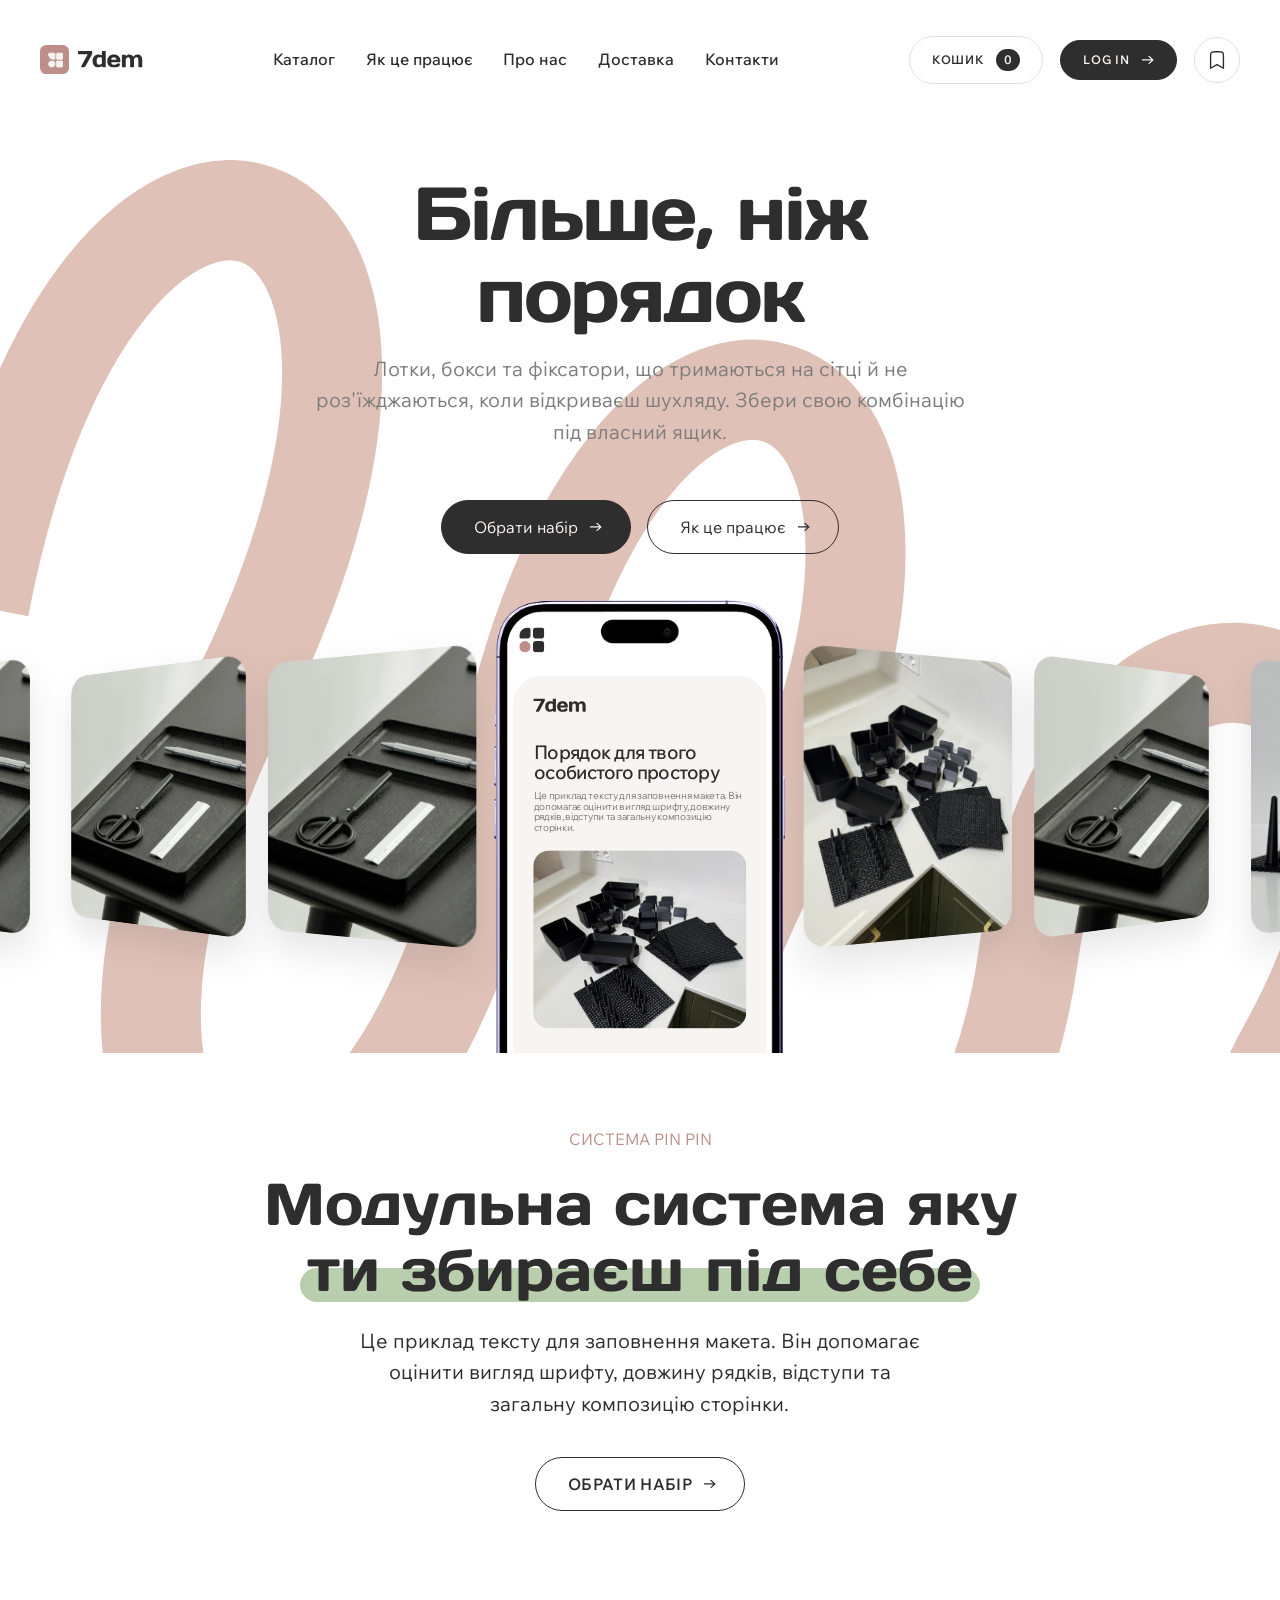
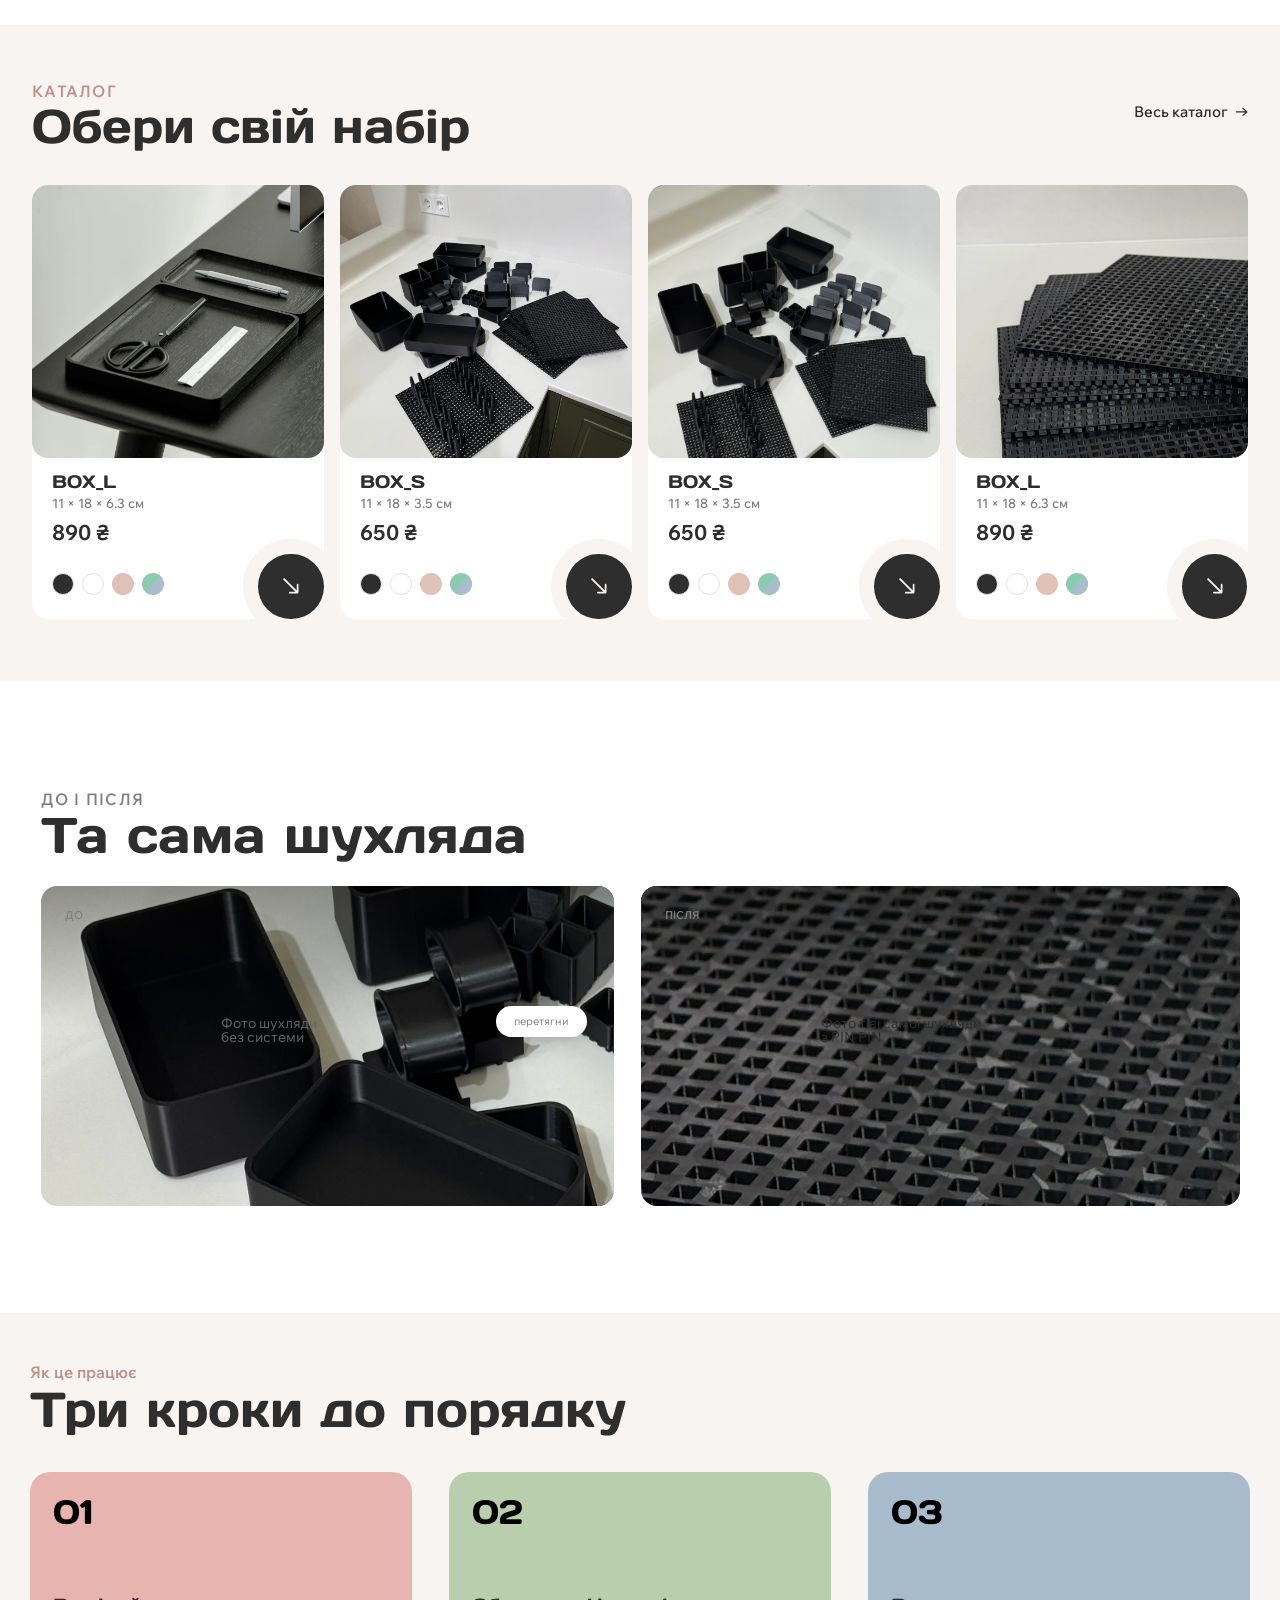
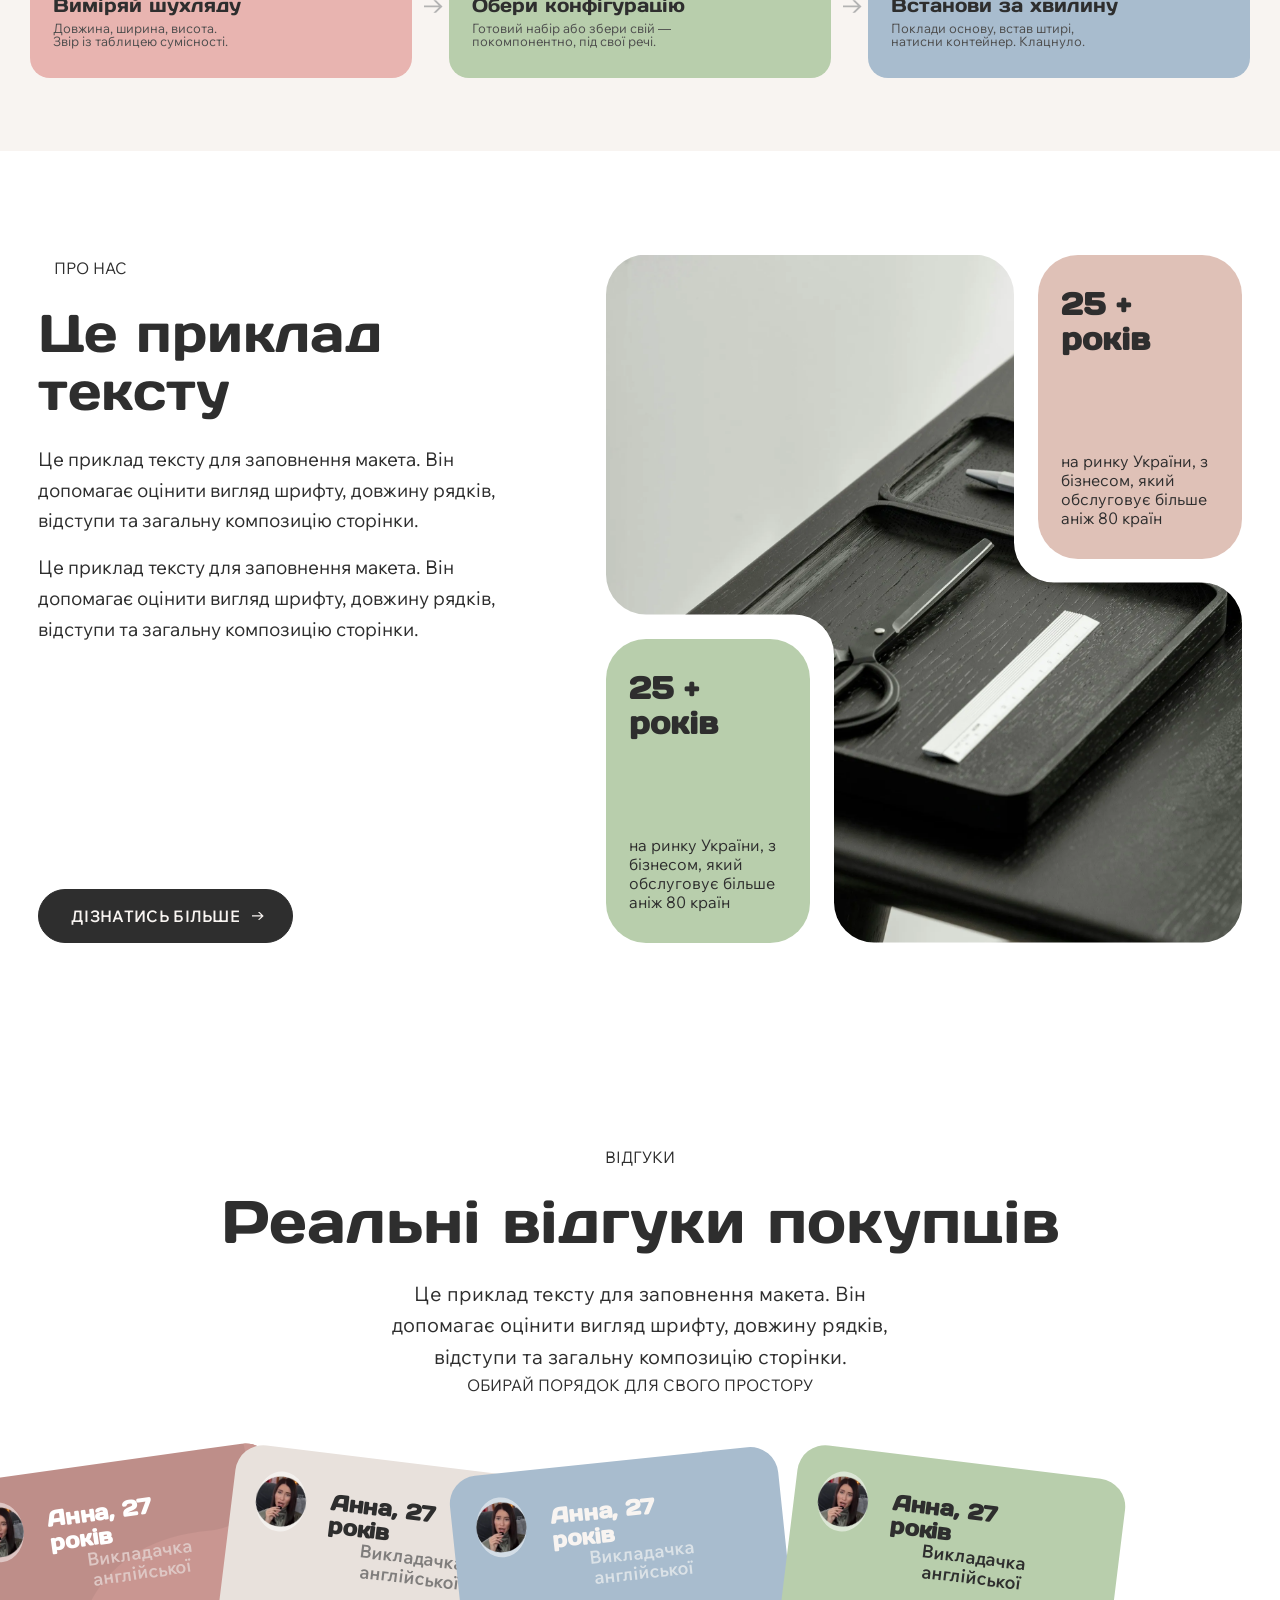
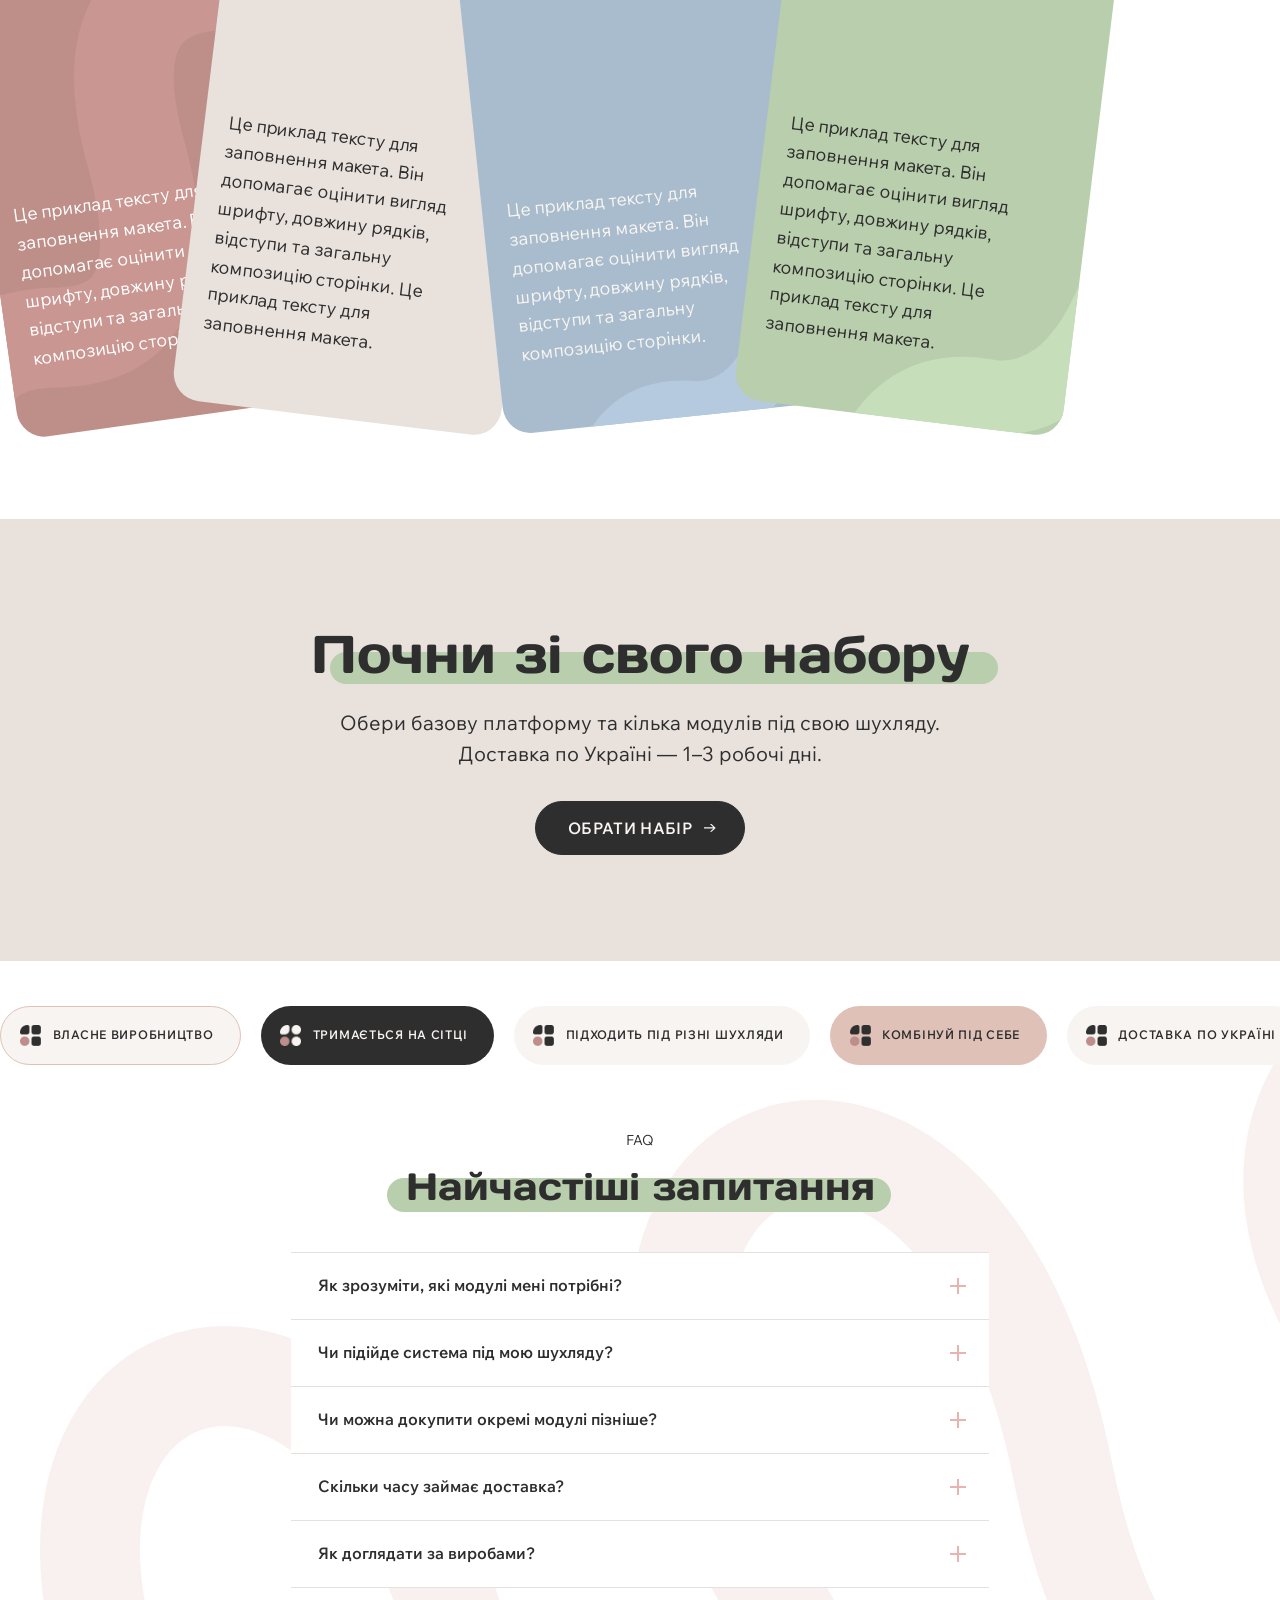
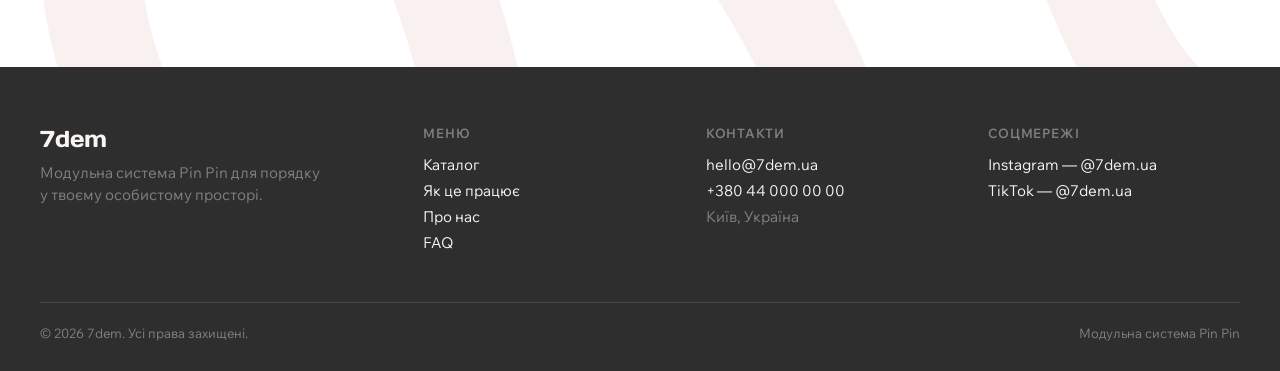
==== commit 35efb0ff: "Updates" ====
--- a/index.html
+++ b/index.html
@@ -5,28 +5,38 @@
 		<meta name="viewport" content="width=device-width, initial-scale=1.0">
 		<link rel="shortcut icon" href="./assets/img/favicon.ico">
 		<title>Home Page</title>
-		<script type="module" crossorigin="" src="./js/index.min.js?v=1789400385090"></script>
-		<link rel="modulepreload" crossorigin="" href="./js/common.min.js?v=1789400385090">
-		<link rel="modulepreload" crossorigin="" href="./js/main.min.js?v=1789400385090">
-		<link rel="modulepreload" crossorigin="" href="./js/spollers.min.js?v=1789400385090">
-		<link rel="modulepreload" crossorigin="" href="./js/settext.min.js?v=1789400385090">
-		<link rel="modulepreload" crossorigin="" href="./js/faqpin.min.js?v=1789400385090">
-		<link rel="stylesheet" crossorigin="" href="./css/common.min.css?v=1789400385090">
-		<link rel="stylesheet" crossorigin="" href="./css/main.min.css?v=1789400385090">
-		<link rel="stylesheet" crossorigin="" href="./css/spollers.min.css?v=1789400385090">
-		<link rel="stylesheet" crossorigin="" href="./css/settext.min.css?v=1789400385090">
-		<link rel="stylesheet" crossorigin="" href="./css/faqpin.min.css?v=1789400385090">
-		<link rel="stylesheet" crossorigin="" href="./css/index.min.css?v=1789400385090">
+		<script type="module" crossorigin="" src="./js/index.min.js?v=1789508880268"></script>
+		<link rel="modulepreload" crossorigin="" href="./js/common.min.js?v=1789508880268">
+		<link rel="modulepreload" crossorigin="" href="./js/main.min.js?v=1789508880268">
+		<link rel="modulepreload" crossorigin="" href="./js/spollers.min.js?v=1789508880268">
+		<link rel="modulepreload" crossorigin="" href="./js/settext.min.js?v=1789508880268">
+		<link rel="modulepreload" crossorigin="" href="./js/faqpin.min.js?v=1789508880268">
+		<link rel="stylesheet" crossorigin="" href="./css/common.min.css?v=1789508880268">
+		<link rel="stylesheet" crossorigin="" href="./css/main.min.css?v=1789508880268">
+		<link rel="stylesheet" crossorigin="" href="./css/spollers.min.css?v=1789508880268">
+		<link rel="stylesheet" crossorigin="" href="./css/settext.min.css?v=1789508880268">
+		<link rel="stylesheet" crossorigin="" href="./css/faqpin.min.css?v=1789508880268">
+		<link rel="stylesheet" crossorigin="" href="./css/index.min.css?v=1789508880268">
 	</head>
 	<body>
 		<div class="wrapper">
+			<!-- Порт: src/shopify/relax-theme/sections/header.liquid (header_style relax), стилі — frontend/styles/header-relax.scss (2026-09-15 синхронізовано з ваніллю). -->
 			<header data-fls-header="" data-fls-header-scroll="" class="header">
 				<div class="header__container">
 					<div class="header__content">
-						<a href="#" class="header__logo">
-							<picture>
-								<img alt="7dem" width="165" height="155" src="./assets/img/logo-new.webp">
-							</picture>
+						<!--
+Логотип: іконка 28.8×28.8 (розовий таб @img/logo-new.jpg) + напис «7dem» (вектор з @img/H1.svg)
+— пропорції старого logo.svg: іконка 28.8, проміжок ~9, напис 65
+-->
+						<a href="index.html" class="header__logo" aria-label="7dem">
+							<span class="header__logo-icon">
+								<picture>
+									<img alt="" width="165" height="155" src="./assets/img/logo-new.webp">
+								</picture>
+							</span>
+							<svg class="header__logo-text" viewbox="0 0 65 17" fill="none" xmlns="http://www.w3.org/2000/svg" aria-hidden="true">
+								<path d="M2.43858e-05 2.12626V1.06876C2.43858e-05 0.776259 0.108774 0.525009 0.326274 0.315009C0.543774 0.105009 0.798774 9.3542e-06 1.09127 9.3542e-06H13.14C13.4325 9.3542e-06 13.6838 0.105009 13.8938 0.315009C14.1113 0.525009 14.22 0.776259 14.22 1.06876V2.10376C14.22 2.62126 13.9913 3.30376 13.5338 4.15126L7.62752 15.075C7.24502 15.78 6.75377 16.1325 6.15377 16.1325H3.84752C3.54752 16.1325 3.33377 16.035 3.20627 15.84C3.08627 15.6375 3.08627 15.42 3.20627 15.1875L9.70877 3.18376H1.09127C0.783774 3.18376 0.525024 3.08251 0.315024 2.88001C0.105024 2.67001 2.43858e-05 2.41876 2.43858e-05 2.12626ZM20.0903 16.3575C18.5228 16.3575 17.2103 15.8063 16.1528 14.7038C15.1028 13.6013 14.5778 12.0225 14.5778 9.96751C14.5778 7.90501 15.1215 6.32626 16.209 5.23126C17.304 4.12876 18.774 3.57751 20.619 3.57751C21.5715 3.57751 22.6553 3.76876 23.8703 4.15126V0.697509C23.8703 0.495009 23.934 0.330009 24.0615 0.202509C24.1965 0.0675093 24.3615 9.3542e-06 24.5565 9.3542e-06H27.0653C27.2678 9.3542e-06 27.4328 0.0675093 27.5603 0.202509C27.6953 0.330009 27.7628 0.495009 27.7628 0.697509V15.4463C27.7628 15.6413 27.6953 15.8063 27.5603 15.9413C27.4328 16.0688 27.2678 16.1325 27.0653 16.1325H24.9053C24.7028 16.1325 24.5378 16.0688 24.4103 15.9413C24.2828 15.8063 24.219 15.6413 24.219 15.4463V15.0975C23.034 15.9375 21.6578 16.3575 20.0903 16.3575ZM21.429 6.30001C20.394 6.30001 19.6628 6.59251 19.2353 7.17751C18.8078 7.75501 18.594 8.68501 18.594 9.96751C18.594 11.25 18.7965 12.1838 19.2015 12.7688C19.6065 13.3538 20.214 13.6463 21.024 13.6463C21.8415 13.6463 22.7903 13.3088 23.8703 12.6338V6.75001C22.9028 6.45001 22.089 6.30001 21.429 6.30001ZM30.9893 14.715C29.8343 13.62 29.2568 12.045 29.2568 9.99001C29.2568 7.92751 29.838 6.34501 31.0005 5.24251C32.163 4.13251 33.7755 3.57751 35.838 3.57751C37.9005 3.57751 39.5093 4.11751 40.6643 5.19751C41.8193 6.27001 42.3968 7.81126 42.3968 9.82126V10.4625C42.3968 10.665 42.3293 10.8338 42.1943 10.9688C42.0668 11.0963 41.9018 11.16 41.6993 11.16H33.228C33.303 12.0825 33.5655 12.7538 34.0155 13.1738C34.473 13.5938 35.2005 13.8038 36.198 13.8038C37.1955 13.8038 37.878 13.5788 38.2455 13.1288C38.613 12.6788 39.0668 12.45 39.6068 12.4425H41.283C41.4855 12.4425 41.6505 12.51 41.778 12.645C41.913 12.7725 41.9805 12.9375 41.9805 13.14C41.9805 15.2925 39.9293 16.365 35.8268 16.3575C33.7568 16.3575 32.1443 15.81 30.9893 14.715ZM33.2055 8.78626H38.4368C38.3618 7.01626 37.4918 6.13126 35.8268 6.13126C34.1693 6.13126 33.2955 7.01626 33.2055 8.78626ZM43.8908 15.4463V4.50001C43.8908 4.29751 43.9545 4.13251 44.082 4.00501C44.217 3.87001 44.382 3.80251 44.577 3.80251H47.097C47.2995 3.80251 47.4645 3.87001 47.592 4.00501C47.7195 4.13251 47.7833 4.29751 47.7833 4.50001V5.20876C48.3233 4.68376 48.852 4.28251 49.3695 4.00501C49.8945 3.72001 50.5245 3.57751 51.2595 3.57751C53.007 3.57751 54.3308 4.29751 55.2308 5.73751C56.6258 4.29001 58.0545 3.57001 59.517 3.57751C60.987 3.57751 62.1458 4.02001 62.9933 4.90501C63.8483 5.78251 64.2758 7.14376 64.2758 8.98876V15.4463C64.2758 15.6488 64.212 15.8138 64.0845 15.9413C63.957 16.0688 63.792 16.1325 63.5895 16.1325H61.0808C60.8783 16.1325 60.7095 16.0688 60.5745 15.9413C60.447 15.8063 60.3833 15.6413 60.3833 15.4463V8.98876C60.3833 7.18876 59.7308 6.29251 58.4258 6.30001C57.6308 6.30001 56.8095 6.87376 55.962 8.02126C56.007 8.34376 56.0295 8.66626 56.0295 8.98876V15.4463C56.0295 15.6488 55.962 15.8138 55.827 15.9413C55.6995 16.0688 55.5383 16.1325 55.3433 16.1325H52.8345C52.632 16.1325 52.4633 16.0688 52.3283 15.9413C52.2008 15.8063 52.137 15.6413 52.137 15.4463V8.98876C52.137 7.18876 51.4845 6.29251 50.1795 6.30001C49.347 6.30001 48.5483 6.83626 47.7833 7.90876V15.4463C47.7833 15.6488 47.7158 15.8138 47.5808 15.9413C47.4533 16.0688 47.292 16.1325 47.097 16.1325H44.577C44.3745 16.1325 44.2095 16.0688 44.082 15.9413C43.9545 15.8138 43.8908 15.6488 43.8908 15.4463Z" fill="currentColor"></path>
+							</svg>
 						</a>
 						<div class="header__menu menu">
 							<nav class="menu__body">
@@ -61,13 +71,14 @@
 								Кошик
 								<span>0</span>
 							</button>
-							<button data-fls-dynamic=".menu__actions-mob, 768" data-fls-button="" type="button" class="header__button button button--padding-one button--border-color-one button--background-black">
+							<!-- «log in» веде на ванільну сторінку входу (custom/authform). У темі тут shopify-account -->
+							<a href="login.html" data-fls-dynamic=".menu__actions-mob, 768" data-fls-button="" class="header__button button button--padding-one button--border-color-one button--background-black">
 								log
 					in
 								<svg aria-hidden="true" viewbox="0 0 12 8" xmlns="http://www.w3.org/2000/svg">
 									<path d="M7.60003 7.87195H5.93602L9.96803 3.93595L5.93602 -5.19753e-05H7.60003L11.696 3.93595L7.60003 7.87195ZM10.208 4.51195H2.44379e-05V3.35995H10.208V4.51195Z"></path>
 								</svg>
-							</button>
+							</a>
 							<!--
 «Збережене»: лічильник оновлює layout/bookmarks (localStorage),
 атрибут data-fls-bookmarks-count і підвантажує цей модуль на кожній сторінці
@@ -87,6 +98,7 @@
 			</header>
 			<main class="page">
 				<div data-fls-index="" class="index">
+					<!-- Порт: src/shopify/relax-theme/sections/hero.liquid + frontend/styles/hero.scss (2026-09-15 синхронізовано; поправки під вендорську базу — в кінці партіала). -->
 					<section data-fls-hero="" class="hero">
 						<div class="hero__decor" aria-hidden="true">
 							<svg width="1672" height="1337" viewbox="0 0 1672 1337" fill="none" xmlns="http://www.w3.org/2000/svg">
@@ -433,6 +445,7 @@
 							</ul>
 						</div>
 					</section>
+					<!-- Порт: src/shopify/relax-theme/sections/beforeandafter.liquid (2026-09-15 синхронізовано з ваніллю). -->
 					<section data-fls-beforeandafter="" class="beforeandafter">
 						<div class="beforeandafter__container beforeandafter__container--four">
 							<span class="beforeandafter__kicker">До і після</span>
@@ -673,6 +686,7 @@
 							</a>
 						</div>
 					</section>
+					<!-- Порт: src/shopify/relax-theme/sections/faqpin.liquid (2026-09-15 синхронізовано з ваніллю; variant = select у схемі). -->
 					<!--
 FAQ. Два варіанти через locals variant (передавати явно в кожному include):
 "home" — головна (стрічка marqueepin, пілюля «FAQ», заголовок з плашкою);
@@ -811,6 +825,7 @@
 					</section>
 				</div>
 			</main>
+			<!-- Порт: src/shopify/relax-theme/sections/footer-relax.liquid (2026-09-15, 1:1 з ваніллю). -->
 			<footer data-fls-footer="" class="footer">
 				<div class="footer__container">
 					<div class="footer__top">
--- a/css/common.min.css
+++ b/css/common.min.css
@@ -1 +1 @@
-.button{display:inline-flex;border-radius:62.4375rem;border-color:transparent;border-style:solid;border-width:.09375rem;transition:all .3s;background:transparent;column-gap:.75rem}.button svg{align-self:center;width:.75rem;height:.5rem;fill:none}.button svg path{fill:var(--main-color)}.button--fw{width:100%}.button--padding-one{padding-inline:1.375rem;padding-block:.75rem}.button--padding-two{padding-block:1.125rem;padding-left:2rem;padding-right:1.75rem}.button--padding-three{padding-inline:1.5rem;padding-block:1rem}.button--border-color-one{border-color:var(--main-color)}.button--border-color-two{border-color:var(--color-hairline)}.button--border-color-three{border-color:#be8e89}.button--background-black{background:var(--main-color);color:var(--color-bone)}.button--background-black svg path{fill:var(--color-bone)}.button--background-lightred{background:#be8e89;color:var(--color-bone)}.button--background-lightred svg path{fill:var(--color-bone)}@media (any-hover:hover){.button:hover{background:var(--main-color);color:var(--color-bone)}.button:hover svg path{fill:var(--color-bone)}}@media (any-hover:hover),(pointer:fine){html:not([data-fls-touch]) .button--background-black:hover{background:transparent;color:var(--main-color)}html:not([data-fls-touch]) .button--background-black:hover svg path{fill:var(--main-color)}html:not([data-fls-touch]) .button--background-lightred:hover{background:transparent;color:var(--main-color)}html:not([data-fls-touch]) .button--background-lightred:hover svg path{fill:var(--main-color)}}+.button{display:inline-flex;border-radius:62.4375rem;border-color:transparent;border-style:solid;border-width:.09375rem;transition:all .3s;background:transparent;column-gap:.75rem}.button svg{align-self:center;width:.75rem;height:.5rem;fill:none}.button svg path{fill:var(--main-color)}.button--fw{width:100%}.button--padding-one{padding-inline:1.375rem;padding-block:.75rem}.button--padding-two{padding-block:1.125rem;padding-left:2rem;padding-right:1.75rem}.button--padding-three{padding-inline:1.5rem;padding-block:1rem}.button--border-color-one{border-color:var(--main-color)}.button--border-color-two{border-color:var(--color-hairline)}.button--border-color-three{border-color:#be8e89}.button--background-black{background:var(--main-color);color:var(--color-bone)}.button--background-black svg path{fill:var(--color-bone)}.button--background-lightred{background:#be8e89;color:var(--color-bone)}.button--background-lightred svg path{fill:var(--color-bone)}@media (any-hover:hover){.button:hover{background:var(--color-rose);color:var(--main-color)}.button:hover svg path{fill:var(--main-color)}}@media (any-hover:hover),(pointer:fine){html:not([data-fls-touch]) .button--background-black:hover{background:transparent;color:var(--main-color)}html:not([data-fls-touch]) .button--background-black:hover svg path{fill:var(--main-color)}html:not([data-fls-touch]) .button--background-lightred:hover{background:transparent;color:var(--main-color)}html:not([data-fls-touch]) .button--background-lightred:hover svg path{fill:var(--main-color)}}
--- a/css/main.min.css
+++ b/css/main.min.css
@@ -1 +1 @@
-@import url("https://fonts.googleapis.com/css2?family=Wix%20Madefor%20Text:wght@400;500;600;700&display=swap");@import url("https://fonts.googleapis.com/css2?family=Days%20One:wght@400&display=swap");*{padding:0;margin:0;border:0}*,:after,:before{box-sizing:border-box}:after,:before{display:inline-block}body,html{height:100%}body{line-height:1;scrollbar-gutter:stable;-ms-text-size-adjust:100%;-moz-text-size-adjust:100%;-webkit-text-size-adjust:100%;-webkit-font-smoothing:antialiased;-moz-osx-font-smoothing:grayscale}button,input,textarea{font-family:inherit;font-size:inherit;line-height:inherit;color:inherit;background-color:transparent}input,textarea{width:100%}label{display:inline-block}button,option,select{cursor:pointer}a{display:inline-block;color:inherit;text-decoration:none}li{list-style:none}img{max-width:100%;height:auto;vertical-align:middle}h1,h2,h3,h4,h5,h6{font-weight:inherit;font-size:inherit}address{font-style:normal}:root{--font-family:"Wix Madefor Text", sans-serif;--font-size:1rem;--main-color:#2e2e2e;--color-bone:#f8f4f1;--color-blush:#dfc1b7;--color-clay:#cfa897;--color-rose:#be8e89;--color-white:#fff;--color-ink-muted:#7f7d7c;--color-ink-muted-two:gray;--color-hairline:#e5e1de;--color-sage:#88ceac;--color-sagetwo:#b8ceac;--color-sky:#a8bcce;--color-coral:#e8b4b0}body{color:var(--main-color);font-family:var(--font-family);font-size:var(--font-size);min-width:20rem}[data-fls-scrolllock] body{overflow:hidden;touch-action:none;overscroll-behavior:none}.wrapper{min-height:100%;display:flex;flex-direction:column;overflow:clip}.wrapper>main{flex:1 1 auto}.wrapper>*{min-width:0}[class*=__container]{max-width:76.875rem}[class*=__container--eight],[class*=__container--five],[class*=__container--four],[class*=__container--nine],[class*=__container--seven],[class*=__container--six],[class*=__container--three],[class*=__container--two],[class*=__container]{margin:0 auto;padding-left:.9375rem;padding-right:.9375rem}[class*=__container--two]{max-width:57.1875rem}[class*=__container--three]{max-width:77.875rem}[class*=__container--four]{max-width:76.8125rem}[class*=__container--five]{max-width:77.125rem}[class*=__container--six]{max-width:85.414375rem}[class*=__container--seven]{max-width:58.125rem}[class*=__container--eight]{max-width:85.875rem}[class*=__container--nine]{max-width:78.125rem}.menu__list{display:flex;align-items:center;flex-wrap:wrap;row-gap:.1875rem}.menu__link{font-weight:500;line-height:1;transition:all .3s;padding-top:.3125rem;padding-bottom:.3125rem}.icon-menu{display:none}.header{--header-height:8rem;--header-bg:#fff;position:fixed;top:0;left:0;width:100%;z-index:50;background:var(--header-bg)}.header__content{display:flex;justify-content:space-between;align-items:center;min-height:var(--header-height);transition:min-height .3s;column-gap:.75rem}.header__content:before{content:"";flex:0 0 auto;width:max(0rem,.25rem + 1.0129 * var(--header-height) - max(.9375rem,50vw - 37.5rem))}.header__logo{position:absolute;top:0;bottom:0;left:0;z-index:2;display:block;aspect-ratio:157/155;min-width:0;overflow:hidden;border-bottom-right-radius:22% 22%}.header__logo img{display:block;width:auto;height:100%;max-width:none}.header__actions{display:flex;align-items:center;column-gap:1.1875rem}.header__button{flex:0 0 auto;white-space:nowrap;font-weight:600;line-height:1.2;letter-spacing:.06em;text-transform:uppercase;align-items:center}.header__button span{display:grid;padding-block:.21875rem;padding-inline:.46875rem;border-radius:62.4375rem;background:#2e2e2e;color:var(--color-bone);transition:all .3s;font-weight:600;font-size:.75rem}.header__button span,.header__saved{justify-content:center;align-items:center}.header__saved{position:relative;flex:0 0 auto;display:inline-flex;width:3rem;height:3rem;border:.09375rem solid var(--color-hairline);border-radius:50%;color:var(--main-color);transition:background-color .3s,border-color .3s,color .3s}.header__saved svg{width:1.375rem;height:1.375rem}.header__saved-count{position:absolute;top:-.3125rem;right:-.3125rem;display:grid;place-items:center;min-width:1.25rem;height:1.25rem;padding-inline:.3125rem;border-radius:62.4375rem;background:var(--main-color);color:var(--color-bone);box-shadow:0 0 0 .125rem var(--header-bg);font-size:.6875rem;font-weight:600;line-height:1}.header__saved-count[hidden]{display:none}[data-fls-header-scroll].--header-scroll{--header-height:5rem}[data-fls-header-scroll-show].--header-scroll{transition:translate .3s;translate:0 -100%}[data-fls-header-scroll-show].--header-show{translate:0 0}.footer{background:var(--main-color);color:var(--color-bone)}.footer__top{display:grid;grid-template-columns:1.4fr 1fr 1fr 1fr}.footer__brand{display:flex;flex-direction:column}.footer__logo{font-family:Days One,sans-serif;font-weight:400;color:var(--color-bone)}.footer__logo:not(:last-child){margin-bottom:.75rem}.footer__tagline{color:var(--color-ink-muted-two);line-height:1.5;max-width:17.5rem}.footer__col{display:flex;flex-direction:column;min-width:0}.footer__heading{color:var(--color-ink-muted-two);font-weight:600;text-transform:uppercase;letter-spacing:.06em;font-size:.8125rem}.footer__heading:not(:last-child){margin-bottom:1rem}.footer__list{display:flex;flex-direction:column;gap:.625rem}.footer__link{color:var(--color-bone);transition:color .3s;font-size:.9375rem}.footer__bottom,.footer__link--static{color:var(--color-ink-muted-two)}.footer__bottom{display:flex;justify-content:space-between;align-items:center;gap:1rem;padding-top:1.5rem;border-top:.0625rem solid hsla(26,33%,96%,.12);font-size:.8125rem;flex-wrap:wrap}@media (max-width:62em){.footer__top{grid-template-columns:1fr 1fr}.footer__brand{grid-column:1/-1}}@media (width <= 48em){.menu__actions-mob{margin-top:.9375rem;display:grid;align-items:center;justify-content:center;row-gap:.75rem}}@media (max-width:48em) and (any-hover:none){.icon-menu{cursor:default}}@media (max-width:48em){.menu__body{height:100svh;overflow:auto;padding:7.1875rem .9375rem 1.875rem;background:#fff}.menu__body,.menu__body:before{position:fixed;width:100%;left:-100%;top:0;transition:left .3s}.menu__body:before{content:"";height:4.375rem;z-index:2}html[data-fls-menu-open] .menu__body,html[data-fls-menu-open] .menu__body:before{left:0}.menu__list{flex-direction:column}.menu__link{font-size:1.5625rem}.icon-menu{display:block;position:relative;width:1.875rem;height:1.125rem;z-index:5}.icon-menu span,.icon-menu:after,.icon-menu:before{content:"";transition:all .3s ease 0s;right:0;position:absolute;width:100%;height:.125rem;background-color:#000}.icon-menu:before{top:0}.icon-menu:after{bottom:0}.icon-menu span{top:calc(50% - .0625rem)}html[data-fls-menu-open] .icon-menu span{width:0}html[data-fls-menu-open] .icon-menu:before{top:calc(50% - .0625rem);transform:rotate(-45deg)}html[data-fls-menu-open] .icon-menu:after{bottom:calc(50% - .0625rem);transform:rotate(45deg)}.footer__top{grid-template-columns:1fr}}@media (width < 48em){.menu__list{column-gap:.875rem}.menu__link{font-size:.875rem}.header__actions{column-gap:.75rem}.header__button{font-size:.625rem}.header__saved{width:2.5rem;height:2.5rem}}@media (width < 20em){.header{--header-height:4.375rem}.footer{padding-top:2rem;padding-bottom:1.25rem}.footer__top{gap:1.5rem;margin-bottom:2rem}.footer__logo{font-size:1.25rem}.footer__tagline{font-size:.875rem}}@media (width >= 20em) and (width < 90em){.header{--header-height:clamp(4.375rem, 3.33929rem + 5.17857vw, 8rem)}.footer{padding-top:clamp(2rem,1.42857rem + 2.85714vw,4rem);padding-bottom:clamp(1.25rem,1.03571rem + 1.07143vw,2rem)}.footer__top{gap:clamp(1.5rem,1.35714rem + .71429vw,2rem);margin-bottom:clamp(2rem,1.57143rem + 2.14286vw,3.5rem)}.footer__logo{font-size:clamp(1.25rem,1.17857rem + .35714vw,1.5rem)}.footer__tagline{font-size:clamp(.875rem,.85714rem + .08929vw,.9375rem)}}@media (width >= 48em) and (width < 90em){.menu__list{column-gap:clamp(.875rem,-.69643rem + 3.27381vw,2.25rem)}.menu__link{font-size:clamp(.875rem,.73214rem + .29762vw,1rem)}.header__actions{column-gap:clamp(.75rem,.25rem + 1.04167vw,1.1875rem)}.header__button{font-size:clamp(.625rem,.48214rem + .29762vw,.75rem)}.header__saved{width:clamp(2.5rem,1.92857rem + 1.19048vw,3rem);height:clamp(2.5rem,1.92857rem + 1.19048vw,3rem)}}@media (width >= 48em) and (width < 62em){.header__content{column-gap:.5rem}.header__actions{column-gap:.375rem}.header__actions .header__button{padding-inline:.75rem}.header__actions .header__saved{width:2.25rem;height:2.25rem}}@media (width >= 48em){.menu__actions-mob{display:none}}@media (width >= 90em){.menu__list{column-gap:2.25rem}.menu__link{font-size:1rem}.header{--header-height:8rem}.header__actions{column-gap:1.1875rem}.header__button{font-size:.75rem}.header__saved{width:3rem;height:3rem}.footer{padding-top:4rem;padding-bottom:2rem}.footer__top{gap:2rem;margin-bottom:3.5rem}.footer__logo{font-size:1.5rem}.footer__tagline{font-size:.9375rem}}@media (any-hover:hover){.footer__link:hover{color:var(--color-rose)}}@media (any-hover:hover),(pointer:fine){html:not([data-fls-touch]) .menu__link:hover{color:var(--color-rose)}html:not([data-fls-touch]) .header__button:hover span{background:var(--color-bone);color:var(--color-rose)}html:not([data-fls-touch]) .header__saved:hover{background:var(--main-color);border-color:var(--main-color);color:var(--color-bone)}}+@import url("https://fonts.googleapis.com/css2?family=Wix%20Madefor%20Text:wght@400;500;600;700&display=swap");@import url("https://fonts.googleapis.com/css2?family=Days%20One:wght@400&display=swap");*{padding:0;margin:0;border:0}*,:after,:before{box-sizing:border-box}:after,:before{display:inline-block}body,html{height:100%}body{line-height:1;scrollbar-gutter:stable;-ms-text-size-adjust:100%;-moz-text-size-adjust:100%;-webkit-text-size-adjust:100%;-webkit-font-smoothing:antialiased;-moz-osx-font-smoothing:grayscale}button,input,textarea{font-family:inherit;font-size:inherit;line-height:inherit;color:inherit;background-color:transparent}input,textarea{width:100%}label{display:inline-block}button,option,select{cursor:pointer}a{display:inline-block;color:inherit;text-decoration:none}li{list-style:none}img{max-width:100%;height:auto;vertical-align:middle}h1,h2,h3,h4,h5,h6{font-weight:inherit;font-size:inherit}address{font-style:normal}:root{--font-family:"Wix Madefor Text", sans-serif;--font-size:1rem;--main-color:#2e2e2e;--color-bone:#f8f4f1;--color-blush:#dfc1b7;--color-clay:#cfa897;--color-rose:#be8e89;--color-white:#fff;--color-ink-muted:#7f7d7c;--color-ink-muted-two:gray;--color-hairline:#e5e1de;--color-sage:#88ceac;--color-sagetwo:#b8ceac;--color-sky:#a8bcce;--color-coral:#e8b4b0}body{color:var(--main-color);font-family:var(--font-family);font-size:var(--font-size);min-width:20rem}[data-fls-scrolllock] body{overflow:hidden;touch-action:none;overscroll-behavior:none}.wrapper{min-height:100%;display:flex;flex-direction:column;overflow:clip}.wrapper>main{flex:1 1 auto}.wrapper>*{min-width:0}[class*=__container]{max-width:76.875rem}[class*=__container--eight],[class*=__container--five],[class*=__container--four],[class*=__container--nine],[class*=__container--seven],[class*=__container--six],[class*=__container--three],[class*=__container--two],[class*=__container]{margin:0 auto;padding-left:.9375rem;padding-right:.9375rem}[class*=__container--two]{max-width:57.1875rem}[class*=__container--three]{max-width:77.875rem}[class*=__container--four]{max-width:76.8125rem}[class*=__container--five]{max-width:77.125rem}[class*=__container--six]{max-width:85.414375rem}[class*=__container--seven]{max-width:58.125rem}[class*=__container--eight]{max-width:85.875rem}[class*=__container--nine]{max-width:78.125rem}.menu__list{display:flex;align-items:center;flex-wrap:wrap;row-gap:.1875rem}.menu__link{font-weight:500;line-height:1;transition:all .3s;padding-top:.3125rem;padding-bottom:.3125rem}.icon-menu{display:none}.header{--header-height:8rem;--header-bg:#fff;position:fixed;top:0;left:0;width:100%;z-index:50;background:var(--header-bg)}.header__content{display:flex;justify-content:space-between;align-items:center;min-height:var(--header-height);transition:min-height .3s;column-gap:.75rem}.header__logo{flex:0 0 auto;display:inline-flex;align-items:center;column-gap:.5625rem;color:var(--main-color);transition:color .3s}.header__logo-icon{flex:0 0 auto;display:block;width:1.8rem;height:1.8rem;overflow:hidden;border-radius:22%}.header__logo-icon img{display:block;width:auto;height:100%;max-width:none}.header__logo-text{flex:0 0 auto;display:block;width:4.0625rem;height:auto}.header__actions{display:flex;align-items:center;column-gap:1.1875rem}.header__button{flex:0 0 auto;white-space:nowrap;font-weight:600;line-height:1.2;letter-spacing:.06em;text-transform:uppercase;align-items:center}.header__button span{display:grid;padding-block:.21875rem;padding-inline:.46875rem;border-radius:62.4375rem;background:#2e2e2e;color:var(--color-bone);transition:all .3s;font-weight:600;font-size:.75rem}.header__button span,.header__saved{justify-content:center;align-items:center}.header__saved{position:relative;flex:0 0 auto;display:inline-flex;width:3rem;height:3rem;border:.09375rem solid var(--color-hairline);border-radius:50%;color:var(--main-color);transition:background-color .3s,border-color .3s,color .3s}.header__saved svg{width:1.375rem;height:1.375rem}.header__saved-count{position:absolute;top:-.3125rem;right:-.3125rem;display:grid;place-items:center;min-width:1.25rem;height:1.25rem;padding-inline:.3125rem;border-radius:62.4375rem;background:var(--main-color);color:var(--color-bone);box-shadow:0 0 0 .125rem var(--header-bg);font-size:.6875rem;font-weight:600;line-height:1}.header__saved-count[hidden]{display:none}[data-fls-header-scroll].--header-scroll{--header-height:5rem}[data-fls-header-scroll-show].--header-scroll{transition:translate .3s;translate:0 -100%}[data-fls-header-scroll-show].--header-show{translate:0 0}.footer{background:var(--main-color);color:var(--color-bone)}.footer__top{display:grid;grid-template-columns:1.4fr 1fr 1fr 1fr}.footer__brand{display:flex;flex-direction:column}.footer__logo{font-family:Days One,sans-serif;font-weight:400;color:var(--color-bone)}.footer__logo:not(:last-child){margin-bottom:.75rem}.footer__tagline{color:var(--color-ink-muted-two);line-height:1.5;max-width:17.5rem}.footer__col{display:flex;flex-direction:column;min-width:0}.footer__heading{color:var(--color-ink-muted-two);font-weight:600;text-transform:uppercase;letter-spacing:.06em;font-size:.8125rem}.footer__heading:not(:last-child){margin-bottom:1rem}.footer__list{display:flex;flex-direction:column;gap:.625rem}.footer__link{color:var(--color-bone);transition:color .3s;font-size:.9375rem}.footer__bottom,.footer__link--static{color:var(--color-ink-muted-two)}.footer__bottom{display:flex;justify-content:space-between;align-items:center;gap:1rem;padding-top:1.5rem;border-top:.0625rem solid hsla(26,33%,96%,.12);font-size:.8125rem;flex-wrap:wrap}@media (max-width:62em){.footer__top{grid-template-columns:1fr 1fr}.footer__brand{grid-column:1/-1}}@media (width <= 48em){.menu__actions-mob{margin-top:.9375rem;display:grid;align-items:center;justify-content:center;row-gap:.75rem}}@media (max-width:48em) and (any-hover:none){.icon-menu{cursor:default}}@media (max-width:48em){.menu__body{height:100svh;overflow:auto;padding:7.1875rem .9375rem 1.875rem;background:#fff}.menu__body,.menu__body:before{position:fixed;width:100%;left:-100%;top:0;transition:left .3s}.menu__body:before{content:"";height:4.375rem;z-index:2}html[data-fls-menu-open] .menu__body,html[data-fls-menu-open] .menu__body:before{left:0}.menu__list{flex-direction:column}.menu__link{font-size:1.5625rem}.icon-menu{display:block;position:relative;width:1.875rem;height:1.125rem;z-index:5}.icon-menu span,.icon-menu:after,.icon-menu:before{content:"";transition:all .3s ease 0s;right:0;position:absolute;width:100%;height:.125rem;background-color:#000}.icon-menu:before{top:0}.icon-menu:after{bottom:0}.icon-menu span{top:calc(50% - .0625rem)}html[data-fls-menu-open] .icon-menu span{width:0}html[data-fls-menu-open] .icon-menu:before{top:calc(50% - .0625rem);transform:rotate(-45deg)}html[data-fls-menu-open] .icon-menu:after{bottom:calc(50% - .0625rem);transform:rotate(45deg)}.footer__top{grid-template-columns:1fr}}@media (width < 48em){.menu__list{column-gap:.875rem}.menu__link{font-size:.875rem}.header__actions{column-gap:.75rem}.header__button{font-size:.625rem}.header__saved{width:2.5rem;height:2.5rem}}@media (width < 20em){.header{--header-height:4.375rem}.footer{padding-top:2rem;padding-bottom:1.25rem}.footer__top{gap:1.5rem;margin-bottom:2rem}.footer__logo{font-size:1.25rem}.footer__tagline{font-size:.875rem}}@media (width >= 20em) and (width < 90em){.header{--header-height:clamp(4.375rem, 3.33929rem + 5.17857vw, 8rem)}.footer{padding-top:clamp(2rem,1.42857rem + 2.85714vw,4rem);padding-bottom:clamp(1.25rem,1.03571rem + 1.07143vw,2rem)}.footer__top{gap:clamp(1.5rem,1.35714rem + .71429vw,2rem);margin-bottom:clamp(2rem,1.57143rem + 2.14286vw,3.5rem)}.footer__logo{font-size:clamp(1.25rem,1.17857rem + .35714vw,1.5rem)}.footer__tagline{font-size:clamp(.875rem,.85714rem + .08929vw,.9375rem)}}@media (width >= 48em) and (width < 90em){.menu__list{column-gap:clamp(.875rem,-.69643rem + 3.27381vw,2.25rem)}.menu__link{font-size:clamp(.875rem,.73214rem + .29762vw,1rem)}.header__actions{column-gap:clamp(.75rem,.25rem + 1.04167vw,1.1875rem)}.header__button{font-size:clamp(.625rem,.48214rem + .29762vw,.75rem)}.header__saved{width:clamp(2.5rem,1.92857rem + 1.19048vw,3rem);height:clamp(2.5rem,1.92857rem + 1.19048vw,3rem)}}@media (width >= 48em) and (width < 62em){.header__content{column-gap:.5rem}.header__actions{column-gap:.375rem}.header__actions .header__button{padding-inline:.75rem}.header__actions .header__saved{width:2.25rem;height:2.25rem}}@media (width >= 48em) and (width < 56.25em){.header .menu__list{flex-wrap:nowrap;column-gap:.625rem}.header .menu__link{white-space:nowrap;font-size:.875rem}}@media (width >= 48em){.menu__actions-mob{display:none}}@media (width >= 90em){.menu__list{column-gap:2.25rem}.menu__link{font-size:1rem}.header{--header-height:8rem}.header__actions{column-gap:1.1875rem}.header__button{font-size:.75rem}.header__saved{width:3rem;height:3rem}.footer{padding-top:4rem;padding-bottom:2rem}.footer__top{gap:2rem;margin-bottom:3.5rem}.footer__logo{font-size:1.5rem}.footer__tagline{font-size:.9375rem}}@media (any-hover:hover){.footer__link:hover,.header__logo:hover{color:var(--color-rose)}}@media (any-hover:hover),(pointer:fine){html:not([data-fls-touch]) .menu__link:hover{color:var(--color-rose)}html:not([data-fls-touch]) .header__button:hover span{background:var(--color-bone);color:var(--color-rose)}html:not([data-fls-touch]) .header__saved:hover{background:var(--main-color);border-color:var(--main-color);color:var(--color-bone)}}
--- a/css/index.min.css
+++ b/css/index.min.css
@@ -1 +1 @@
-.swiper{position:relative;width:100%;overflow:visible}.swiper-wrapper{display:flex;box-sizing:content-box}.swiper-slide,.swiper-wrapper{position:relative;width:100%;height:100%;transition-property:transform}.swiper-slide{flex-shrink:0}.hero{position:relative;overflow:clip;display:flex;flex-direction:column;justify-content:center;min-height:100vh;min-height:100svh}.hero__decor{position:absolute;z-index:-1;top:0;left:0;width:100%;height:100%;transform:translate(-4.375rem,10rem)}.hero__container{width:100%}.hero__content{position:relative;z-index:1;display:flex;flex-direction:column;align-items:center;text-align:center}.hero__title{font-family:Days One,sans-serif;line-height:1.1;letter-spacing:-.03em;color:#2e2e2e;max-width:50rem}.hero__text{color:#7f7d7c;line-height:1.6;max-width:41.25rem}.hero__buttons{display:flex;flex-wrap:wrap;justify-content:center}.hero__gallery{position:relative;width:100%;min-width:0}.hero__slider{position:absolute;inset:0}.hero__wrapper{align-items:center;height:100%}.hero__slide{position:relative;height:78%;aspect-ratio:4/5}.hero__slide-inner{width:100%;height:100%;border-radius:1.5rem;overflow:hidden;box-shadow:0 1.25rem 2.5rem 0 rgba(46,46,46,.12);transition:transform .3s ease-out,opacity .3s ease-out;will-change:transform}.hero__slide-image{display:block;width:100%;height:100%;object-fit:cover}.hero__mockup{z-index:2;top:76%;left:50%;transform:translate(-50%,-50%);pointer-events:none}.hero__mockup,.hero__mockup-logotop{position:absolute}.hero__mockup-frame{display:block;width:100%;height:auto}.hero__mockup-screen{position:absolute;inset:13% 6.5%;display:flex;flex-direction:column;border-radius:1.625rem;background:var(--color-bone);overflow:hidden}.hero__mockup-logo{display:block;height:auto}.hero__mockup-heading{font-weight:500;line-height:1.1;letter-spacing:-.03em}.hero__mockup-text{margin:0;color:#7f7d7c;line-height:1.1;letter-spacing:-.03em}.hero__mockup-photo{margin-top:auto;aspect-ratio:4.8/4;border-radius:1rem;overflow:hidden}.hero__mockup-photo img{display:block;width:100%;height:100%;object-fit:cover}.sistempintext{text-align:center}.sistempintext__container{display:flex;flex-direction:column;align-items:center}.sistempintext .tabletext{color:var(--color-rose);border:none;font-weight:400!important;padding-inline:1rem!important;padding-block:.5rem!important}.sistempintext .tabletext:before{content:"";display:none}.sistempintext__title{margin:0;font-weight:400;font-size:4rem;line-height:1.1;text-align:center;font-family:Days One,sans-serif}.sistempintext__highlight{position:relative;z-index:0;display:inline-block;background:none;color:inherit;font:inherit}.sistempintext__highlight:before{content:"";position:absolute;z-index:-1;left:-.12em;right:-.12em;bottom:0;height:2.125rem;border-radius:1.25rem;background:var(--color-sagetwo)}.sistempintext__parahraph{color:var(--main-color);font-weight:400;font-size:1.25rem;line-height:1.6}.sistempintext__button{font-weight:600;line-height:1;letter-spacing:.02em;text-transform:uppercase}.catalogscart{background:var(--color-bone)}.catalogscart__head{display:flex;align-items:flex-end;justify-content:space-between;flex-wrap:wrap;gap:1rem}.catalogscart__kicker{display:block;color:var(--color-rose);font-weight:600;text-transform:uppercase;letter-spacing:.08em}.catalogscart__title{margin:0;font-family:Days One,sans-serif;color:var(--main-color)}.catalogscart__all{display:inline-flex;align-items:center;gap:.5rem;color:var(--main-color);font-weight:500;text-decoration:none;white-space:nowrap;transition:all .3s;padding-top:.3125rem;padding-bottom:.3125rem}.catalogscart__grid{display:grid;grid-template-columns:repeat(4,1fr);list-style:none;margin:0;padding:0}.catalogscart__card{display:flex;flex-direction:column;padding-bottom:1.5rem;pointer-events:none}.catalogscart__card,.catalogscart__photo{position:relative;background:var(--color-white);border-radius:1rem}.catalogscart__photo{aspect-ratio:1/1;overflow:hidden;pointer-events:all}.catalogscart__photo img{display:block;width:100%;height:100%;object-fit:cover}.catalogscart__add-halo{display:grid;position:absolute;z-index:3;right:-.9375rem;bottom:-1rem;width:6.25rem;height:6.25rem;background:var(--color-bone);pointer-events:none}.catalogscart__add,.catalogscart__add-halo{justify-content:center;align-items:center;border-radius:50%}.catalogscart__add{display:flex;border:none;background:var(--main-color);cursor:pointer;pointer-events:all;transition:background-color .3s}.catalogscart__add svg{width:1rem;height:1rem;fill:none}.catalogscart__add svg path{fill:var(--color-bone)}.catalogscart__add-icon{width:40%;height:40%}.catalogscart__info{padding-left:1.25rem}.catalogscart__name{margin:0;font-family:Days One,sans-serif;color:var(--main-color);pointer-events:all}.catalogscart__dims{color:var(--color-ink-muted);font-weight:500;font-size:.8125rem}.catalogscart__price{margin:.5rem 0 0;font-weight:700;color:var(--main-color)}.catalogscart__swatches{display:flex;align-items:center;gap:.5rem}.catalogscart__swatch{width:1.375rem;height:1.375rem;border-radius:50%;border:.0625rem solid var(--color-hairline);pointer-events:all}.catalogscart__swatch--black{background:var(--main-color)}.catalogscart__swatch--white{background:var(--color-white)}.catalogscart__swatch--blush{background:var(--color-blush);border-color:transparent}.catalogscart__swatch--mixed{background:linear-gradient(135deg,var(--color-sage) 50%,var(--color-sky) 50%);border-color:transparent}.beforeandafter__kicker{display:block;color:var(--color-ink-muted-two);font-weight:600;text-transform:uppercase;letter-spacing:.08em}.beforeandafter__title{font-family:Days One,sans-serif;color:var(--main-color)}.beforeandafter__before-after{position:relative;overflow:hidden;border-radius:1rem;container-type:inline-size;height:20rem}.beforeandafter__item{position:absolute;inset:0;overflow:hidden;z-index:0}.beforeandafter__item:before{content:"";position:absolute;inset:0;z-index:1;background:linear-gradient(180deg,rgba(0,0,0,.35),transparent 45%);pointer-events:none}.beforeandafter__item img{display:block;width:100%;height:100%;object-fit:cover}.beforeandafter__item:nth-child(2){left:auto;right:0;width:50%;border-top-left-radius:1rem;border-bottom-left-radius:1rem}.beforeandafter__item:nth-child(2) img{width:100cqi;max-width:none;position:absolute;top:0;right:0;object-fit:cover;object-position:right center}.beforeandafter__text-before{position:absolute;z-index:2;top:1.5rem;left:1.5rem;color:var(--color-ink-muted-two);font-weight:600;font-size:.6875rem}.beforeandafter__before-center{position:absolute;z-index:2;top:45%;left:11.25rem;right:1.5rem;transform:translateY(-50%);max-width:7.5rem;color:#666}.beforeandafter__text-after{position:absolute;z-index:2;top:1.5rem;left:1.5rem;color:var(--color-ink-muted-two);font-weight:600;font-size:.6875rem}.beforeandafter__after-center{position:absolute;z-index:2;top:45%;left:11.25rem;right:1.5rem;transform:translateY(-50%);max-width:10rem;color:var(--main-color)}.beforeandafter__arrow:active{cursor:grabbing}.beforeandafter__arrow{cursor:grab;position:absolute;left:calc(50% - 1.6875rem);top:0;height:100%;width:1.6875rem;z-index:2;background-color:var(--color-white)}.beforeandafter__arrow:after,.beforeandafter__arrow:before{content:"";position:absolute;top:0;width:1rem;height:100%;pointer-events:none;background:radial-gradient(circle at bottom left,transparent 1rem,var(--color-white) 1.03125rem) top,radial-gradient(circle at top left,transparent 1rem,var(--color-white) 1.03125rem) bottom;background-size:100% 1rem;background-repeat:no-repeat}.beforeandafter__arrow:before{right:100%}.beforeandafter__arrow:after{left:100%;transform:scaleX(-1)}.beforeandafter__drag{position:absolute;top:7.5rem;right:3.375rem;display:inline-flex;align-items:center;white-space:nowrap;padding:.625rem 1.125rem;border-radius:62.4375rem;background-color:var(--color-white);color:var(--color-ink-muted);box-shadow:0 .25rem 1rem rgba(0,0,0,.15);cursor:grab;pointer-events:auto}.beforeandafter__drag:active{cursor:grabbing}.stepsgettingorganised{background:var(--color-bone)}.stepsgettingorganised__kicker{display:block;color:var(--color-rose);font-weight:600}.stepsgettingorganised__title{font-family:Days One,sans-serif}.stepsgettingorganised__list{display:flex;align-items:stretch;row-gap:1.5rem}.stepsgettingorganised__arrow{flex:0 0 auto;align-self:center;color:var(--color-ink-muted)}.stepsgettingorganised__step{position:relative;flex:1 1 0;min-width:0;border-radius:1.25rem;display:flex;flex-direction:column}.stepsgettingorganised__step--1{background:#e8b4b0}.stepsgettingorganised__step--2{background:#b8ceac}.stepsgettingorganised__step--3{background:#a8bcce}.stepsgettingorganised__step:not(:last-child):after{content:"";position:absolute;right:-1.9375rem;bottom:3.6875rem;width:1.1875rem;height:1.5625rem;background-image:url(../assets/img/icon/arrow-1-grau.svg);background-size:contain;background-repeat:no-repeat;background-position:50%}.stepsgettingorganised__number{flex:1 1 auto;font-family:Days One,sans-serif;color:#000}.stepsgettingorganised__name{font-family:Days One,sans-serif;color:var(--main-color)}.stepsgettingorganised__text{color:#4d4d4d;font-size:.8125rem}.aboutuspin__container{display:grid;grid-template-columns:1fr 1fr;align-items:center}.aboutuspin__content{display:flex;flex-direction:column;height:100%}.aboutuspin .tabletext{align-self:flex-start;color:var(--main-color);font-weight:400!important;border:none!important;padding-inline:1rem!important;padding-block:.5rem!important}.aboutuspin .tabletext:before{content:"";display:none}.aboutuspin__title{font-family:Days One,sans-serif;font-size:3.5rem;line-height:1.1}.aboutuspin__parahraph{display:flex;flex-direction:column;row-gap:1rem;line-height:1.6;color:var(--main-color);flex:1 1 auto}.aboutuspin__text{max-width:31.875rem}.aboutuspin__button{align-self:flex-start;font-weight:600;line-height:1;letter-spacing:.02em;text-transform:uppercase}.aboutuspin__media{position:relative;width:39.75rem;height:43rem}.aboutuspin__photo{position:absolute;inset:0;clip-path:path("M40,0 L368,0 A40,40 0 0 1 408,40 L408,288 A40,40 0 0 0 448,328 L596,328 A40,40 0 0 1 636,368 L636,648 A40,40 0 0 1 596,688 L268,688 A40,40 0 0 1 228,648 L228,400 A40,40 0 0 0 188,360 L40,360 A40,40 0 0 1 0,320 L0,40 A40,40 0 0 1 40,0 Z")}.aboutuspin__photo img{display:block;width:100%;height:100%;object-fit:cover}.aboutuspin__badge{position:absolute;z-index:1;width:12.75rem;height:19rem;display:flex;flex-direction:column;border-radius:2.5rem}.aboutuspin__badge--top{top:0;right:0;background:var(--color-blush)}.aboutuspin__badge--bottom{bottom:0;left:0;background:var(--color-sagetwo)}.aboutuspin__badge-value{font-family:Days One,sans-serif;line-height:1.1;color:var(--main-color);flex:1 1 auto}.aboutuspin__badge-text{line-height:1.2;color:var(--main-color)}.reviewspin{overflow:clip}.reviewspin__container{text-align:center;display:flex;flex-direction:column;align-items:center}.reviewspin .tabletext{color:var(--main-color);border:none!important;padding-inline:1rem!important;padding-block:.5rem!important;font-weight:400!important}.reviewspin .tabletext:before{content:"";display:none}.reviewspin__title{font-family:Days One,sans-serif;text-align:center;color:var(--main-color);line-height:1.1;max-width:55.3125rem}.reviewspin__text{color:var(--main-color);line-height:1.6}.reviewspin__list{display:flex;justify-content:center;list-style:none;margin:0;padding:0}.reviewspin__card{position:relative;display:flex;flex-direction:column;border-radius:1.75rem;flex:0 0 auto;min-height:35rem;padding:1.5rem 3.5625rem 4rem 1.5rem;overflow:hidden}.reviewspin__card:first-child{z-index:1}.reviewspin__card:nth-child(2){z-index:2}.reviewspin__card:nth-child(3){z-index:3}.reviewspin__card:nth-child(4){z-index:4}.reviewspin__card:hover{z-index:10}.reviewspin__card--1{background:var(--color-rose);color:var(--color-white);transform:rotate(-8deg)}.reviewspin__card--1 .reviewspin__decor{bottom:0;left:0;transform:translate(-5rem,1.875rem)}.reviewspin__card--1 .reviewspin__decor svg{width:30.1875rem;height:38.25rem;fill:none}.reviewspin__card--1 .reviewspin__decor svg path{stroke:#c99691;stroke-width:6.25rem}.reviewspin__card--1 .reviewspin__name{color:#fff}.reviewspin__card--1 .reviewspin__role{color:#dec7c4}.reviewspin__card--1 .reviewspin__quote{color:#fff}.reviewspin__card--2{background:#e8e1dc;transform:translateX(-6.655625rem) rotate(7deg)}.reviewspin__card--2 .reviewspin__decor{top:0;left:0;transform:translate(17.25rem,-6.949375rem) rotate(-180deg)}.reviewspin__card--2 .reviewspin__decor svg{width:12.625rem;height:37.9375rem;fill:none}.reviewspin__card--2 .reviewspin__decor svg path{stroke:#ded6d0;stroke-width:6.25rem}.reviewspin__card--2 .reviewspin__name{color:#2e2e2e}.reviewspin__card--2 .reviewspin__role{color:#7f7d7c}.reviewspin__card--2 .reviewspin__quote{color:#2e2e2e}.reviewspin__card--3{background:var(--color-sky);transform:translateX(-10.285rem) rotate(-6deg)}.reviewspin__card--3 .reviewspin__decor{top:0;left:0;transform:translate(5.625rem,8.125rem) rotate(10deg)}.reviewspin__card--3 .reviewspin__decor svg{width:27.0625rem;height:37.375rem;fill:none}.reviewspin__card--3 .reviewspin__decor svg path{stroke:#b5cade;stroke-width:6.25rem}.reviewspin__card--3 .reviewspin__name{color:#f8f4f1}.reviewspin__card--3 .reviewspin__role{color:#dbe2e7}.reviewspin__card--3 .reviewspin__quote{color:#f8f4f1}.reviewspin__card--4{background:var(--color-sagetwo);transform:translateX(-12.779375rem) rotate(7deg)}.reviewspin__card--4 .reviewspin__decor{top:0;left:0;transform:translate(-.625rem,3.125rem) rotate(-10deg)}.reviewspin__card--4 .reviewspin__decor svg{width:48.5rem;height:38rem;fill:none}.reviewspin__card--4 .reviewspin__decor svg path{stroke:#c6deba;stroke-width:6.25rem}.reviewspin__card--4 .reviewspin__name,.reviewspin__card--4 .reviewspin__quote,.reviewspin__card--4 .reviewspin__role{color:#2e2e2e}.reviewspin__decor{position:absolute;z-index:-1}.reviewspin__avatar-and-meta{position:relative;z-index:3;display:flex;column-gap:1.5rem;flex:1 1 auto}.reviewspin__avatar{display:flex;align-items:center;justify-content:center;border-radius:50%;background:hsla(0,0%,100%,.5);font-weight:700}.reviewspin__meta{display:flex;flex-direction:column;margin-top:.75rem}.reviewspin__name{font-family:Days One,sans-serif;font-size:1.375rem;line-height:1.1;color:#fff}.reviewspin__role{font-weight:600;font-size:1.125rem;line-height:1.1;text-align:center}.reviewspin__quote{padding-top:1.5rem;font-weight:400;font-size:1.125rem;line-height:1.6}.marqueepin__item{display:flex;justify-content:center;align-items:center;border-radius:62.4375rem;font-weight:600;line-height:1.2;letter-spacing:.06em;text-transform:uppercase;white-space:nowrap}.marqueepin__item img{flex:0 0 auto}.marqueepin__item--one{background:var(--color-bone);border:.09375rem solid var(--color-blush);color:var(--main-color)}.marqueepin__item--two{background:var(--main-color);color:var(--color-bone)}.marqueepin__item--three{background:var(--color-bone);color:var(--main-color)}.marqueepin__item--four{background:var(--color-blush);color:var(--main-color)}.marqueepin__item--five{background:var(--color-bone);color:var(--main-color)}.marqueepin__item--six{background:var(--main-color);color:var(--color-bone)}[data-fls-beforeafter]{position:relative}[data-fls-beforeafter-after] img,[data-fls-beforeafter-before] img{user-select:none}[data-fls-beforeafter-before] img{width:100%}@media (width <= 62em){.aboutuspin__photo,.aboutuspin__photo img{border-radius:1.5rem}}@media (max-width:62em){.catalogscart__grid{grid-template-columns:repeat(2,1fr)}.stepsgettingorganised__list{flex-direction:column}.stepsgettingorganised__arrow{display:none}.aboutuspin__container{grid-template-columns:1fr}.aboutuspin__media{display:flex;flex-direction:column;align-items:center;width:100%;height:auto;gap:1rem}.aboutuspin__photo{order:2;position:static;inset:auto;clip-path:none;border-radius:1.5rem}.aboutuspin__badge{order:1;position:static;top:auto;right:auto;bottom:auto;left:auto;width:100%;height:auto}.reviewspin__list{flex-direction:column;align-items:center;row-gap:.75rem}.reviewspin__card{width:100%;max-width:22.5rem;transform:none!important;margin-left:0!important;margin-top:-1.5rem}.reviewspin__card:first-child{margin-top:0}}@media (width < 62em){.reviewspin__card{width:16.25rem}.reviewspin__card:not(:first-child){margin-left:-4.5rem}}@media (max-width:62em) and (width < 20em){.aboutuspin__photo{width:16.25rem;height:15rem}}@media (max-width:30em){.catalogscart__grid{grid-template-columns:1fr}}@media (width < 30em){.catalogscart__title{font-size:1.5rem}.catalogscart__name{font-size:1rem}.catalogscart__price{font-size:1.125rem}.stepsgettingorganised__name{font-size:1rem}.reviewspin__avatar{width:2.5rem;height:2.5rem}}@media (width < 20em){.hero{padding-top:6.875rem;padding-bottom:2rem}.hero__title{font-size:2.625rem}.hero__title:not(:last-child){margin-bottom:.75rem}.hero__text{font-size:1.125rem}.hero__text:not(:last-child){margin-bottom:2rem}.hero__buttons{gap:.625rem}.hero__gallery{margin-top:2.375rem;height:11.875rem}.hero__slide{width:5rem}.hero__mockup{width:7.5rem}.hero__mockup-logotop{top:.625rem;left:1.125rem}.hero__mockup-screen{padding:.6875rem}.hero__mockup-logo{width:2rem}.hero__mockup-heading{font-size:.625rem;margin-top:.5rem}.hero__mockup-text{font-size:.4375rem;margin-top:.1875rem}.hero__mockup-photo{margin-bottom:1.25rem}.sistempintext{padding-top:3.5rem;padding-bottom:3.5rem}.sistempintext .tabletext:not(:last-child){margin-bottom:.75rem}.sistempintext__title{font-size:2rem}.sistempintext__title:not(:last-child){margin-bottom:1rem}.sistempintext__parahraph{font-size:1.125rem;max-width:20rem}.sistempintext__parahraph:not(:last-child){margin-bottom:1.25rem}.catalogscart{padding-top:1.875rem;padding-bottom:1.875rem}.catalogscart__head{margin-bottom:.75rem}.catalogscart__kicker{font-size:.875rem}.catalogscart__kicker:not(:last-child){margin-bottom:.125rem}.catalogscart__all{font-size:.8125rem}.catalogscart__grid{gap:.75rem}.catalogscart__photo{max-height:14.375rem}.catalogscart__add-halo{width:4.375rem;height:4.375rem;right:-.6875rem;bottom:-.75rem}.catalogscart__add{width:2.5rem;height:2.5rem}.catalogscart__info{margin-top:.625rem}.catalogscart__name:not(:last-child){margin-bottom:.25rem}.catalogscart__dims:not(:last-child){margin-bottom:.375rem}.catalogscart__price:not(:last-child){margin-bottom:1.125rem}.beforeandafter{padding-top:3rem;padding-bottom:3rem}.beforeandafter__kicker{font-size:.875rem}.beforeandafter__kicker:not(:last-child){margin-bottom:.1875rem}.beforeandafter__title{font-size:2.25rem}.beforeandafter__title:not(:last-child){margin-bottom:1.25rem}.beforeandafter__after-center,.beforeandafter__before-center{font-size:.8125rem}.beforeandafter__drag{font-size:.625rem}.stepsgettingorganised{padding-top:1.625rem;padding-bottom:2.3125rem}.stepsgettingorganised__kicker{font-size:.875rem}.stepsgettingorganised__kicker:not(:last-child){margin-bottom:.1875rem}.stepsgettingorganised__title{font-size:2.125rem}.stepsgettingorganised__title:not(:last-child){margin-bottom:1.5rem}.stepsgettingorganised__list{column-gap:1.5rem}.stepsgettingorganised__step{padding-inline:1rem;padding-top:1rem;padding-bottom:1.375rem;min-height:9.375rem}.stepsgettingorganised__number{font-size:1.5rem}.stepsgettingorganised__number:not(:last-child){margin-bottom:2.125rem}.stepsgettingorganised__name:not(:last-child){margin-bottom:.3125rem}.aboutuspin{padding-top:3.125rem;padding-bottom:2.5rem}.aboutuspin__container{gap:1.75rem}.aboutuspin .tabletext:not(:last-child){margin-bottom:1rem}.aboutuspin__title{font-size:2rem}.aboutuspin__title:not(:last-child){margin-bottom:1rem}.aboutuspin__parahraph{font-size:.9375rem}.aboutuspin__parahraph:not(:last-child){margin-bottom:.5rem}.aboutuspin__badge{gap:.625rem;padding-top:1.25rem;padding-bottom:1.25rem;padding-left:.9375rem;padding-right:.9375rem}.aboutuspin__badge-value{font-size:1.625rem}.aboutuspin__badge-text{font-size:.9375rem}.reviewspin{padding-top:2.5rem;padding-bottom:4.0625rem}.reviewspin__container:not(:last-child){margin-bottom:2rem}.reviewspin .tabletext:not(:last-child){margin-bottom:.625rem}.reviewspin__title{font-size:2.25rem}.reviewspin__title:not(:last-child){margin-bottom:1rem}.reviewspin__text{font-size:1.125rem;max-width:20rem}.reviewspin__list{padding-left:1rem;padding-right:1rem}.marqueepin__item{column-gap:.5rem;padding-top:.75rem;padding-bottom:.75rem;padding-left:.875rem;padding-right:1.125rem;font-size:.6875rem}.marqueepin__item img{max-width:1rem}}@media (max-width:62em) and (width >= 62em){.aboutuspin__photo{width:60rem;height:33.5rem}}@media (width >= 20em) and (width < 90em){.hero{padding-top:clamp(6.875rem,5.55357rem + 6.60714vw,11.5rem);padding-bottom:clamp(2rem,1.42857rem + 2.85714vw,4rem)}.hero__title{font-size:clamp(2.625rem,1.94643rem + 3.39286vw,5rem)}.hero__title:not(:last-child){margin-bottom:clamp(.75rem,.67857rem + .35714vw,1rem)}.hero__text{font-size:clamp(1.125rem,1.08929rem + .17857vw,1.25rem)}.hero__text:not(:last-child){margin-bottom:clamp(2rem,1.57143rem + 2.14286vw,3.5rem)}.hero__buttons{gap:clamp(.625rem,.51786rem + .53571vw,1rem)}.hero__gallery{margin-top:clamp(2.375rem,2.25rem + .625vw,2.8125rem);height:clamp(11.875rem,7.58929rem + 21.42857vw,26.875rem)}.hero__slide{width:clamp(5rem,1.60714rem + 16.96429vw,16.875rem)}.hero__mockup{width:clamp(7.5rem,3.92857rem + 17.85714vw,20rem)}.hero__mockup-logotop{top:clamp(.625rem,.26786rem + 1.78571vw,1.875rem);left:clamp(1.125rem,.98214rem + .71429vw,1.625rem)}.hero__mockup-screen{padding:clamp(.6875rem,.49107rem + .98214vw,1.375rem)}.hero__mockup-logo{width:clamp(2rem,1.57143rem + 2.14286vw,3.5rem)}.hero__mockup-heading{font-size:clamp(.625rem,.44643rem + .89286vw,1.25rem);margin-top:clamp(.5rem,.03571rem + 2.32143vw,2.125rem)}.hero__mockup-text{font-size:clamp(.4375rem,.38393rem + .26786vw,.625rem);margin-top:clamp(.1875rem,.09821rem + .44643vw,.5rem)}.hero__mockup-photo{margin-bottom:clamp(1.25rem,.17857rem + 5.35714vw,5rem)}.sistempintext{padding-top:clamp(3.5rem,3.14286rem + 1.78571vw,4.75rem);padding-bottom:clamp(3.5rem,2.28571rem + 6.07143vw,7.75rem)}.sistempintext .tabletext:not(:last-child){margin-bottom:clamp(.75rem,.64286rem + .53571vw,1.125rem)}.sistempintext__title{font-size:clamp(2rem,1.42857rem + 2.85714vw,4rem)}.sistempintext__title:not(:last-child){margin-bottom:clamp(1rem,.85714rem + .71429vw,1.5rem)}.sistempintext__parahraph{font-size:clamp(1.125rem,1.08929rem + .17857vw,1.25rem);max-width:clamp(20rem,14.64286rem + 26.78571vw,38.75rem)}.sistempintext__parahraph:not(:last-child){margin-bottom:clamp(1.25rem,.89286rem + 1.78571vw,2.5rem)}.catalogscart{padding-top:clamp(1.875rem,1.26786rem + 3.03571vw,4rem);padding-bottom:clamp(1.875rem,1.19643rem + 3.39286vw,4.25rem)}.catalogscart__head{margin-bottom:clamp(.75rem,.28571rem + 2.32143vw,2.375rem)}.catalogscart__kicker{font-size:clamp(.875rem,.83929rem + .17857vw,1rem)}.catalogscart__kicker:not(:last-child){margin-bottom:clamp(.125rem,.08929rem + .17857vw,.25rem)}.catalogscart__all{font-size:clamp(.8125rem,.77679rem + .17857vw,.9375rem)}.catalogscart__grid{gap:clamp(.75rem,.67857rem + .35714vw,1rem)}.catalogscart__photo{max-height:clamp(14.375rem,13.48214rem + 4.46429vw,17.5rem)}.catalogscart__add-halo{width:clamp(4.375rem,3.83929rem + 2.67857vw,6.25rem);height:clamp(4.375rem,3.83929rem + 2.67857vw,6.25rem);right:clamp(-.9375rem,-.61607rem - .35714vw,-.6875rem);bottom:clamp(-1rem,-.67857rem - .35714vw,-.75rem)}.catalogscart__add{width:clamp(2.5rem,1.96429rem + 2.67857vw,4.375rem);height:clamp(2.5rem,1.96429rem + 2.67857vw,4.375rem)}.catalogscart__info{margin-top:clamp(.625rem,.51786rem + .53571vw,1rem)}.catalogscart__name:not(:last-child){margin-bottom:clamp(.25rem,.19643rem + .26786vw,.4375rem)}.catalogscart__dims:not(:last-child){margin-bottom:clamp(.375rem,.26786rem + .53571vw,.75rem)}.catalogscart__price:not(:last-child){margin-bottom:clamp(1.125rem,.875rem + 1.25vw,2rem)}.beforeandafter{padding-top:clamp(3rem,1.69643rem + 6.51786vw,7.5625rem);padding-bottom:clamp(3rem,1.76786rem + 6.16071vw,7.3125rem)}.beforeandafter__kicker{font-size:clamp(.875rem,.83929rem + .17857vw,1rem)}.beforeandafter__kicker:not(:last-child){margin-bottom:clamp(.1875rem,.16964rem + .08929vw,.25rem)}.beforeandafter__title{font-size:clamp(2.25rem,1.96429rem + 1.42857vw,3.25rem)}.beforeandafter__title:not(:last-child){margin-bottom:clamp(1.25rem,1.14286rem + .53571vw,1.625rem)}.beforeandafter__after-center,.beforeandafter__before-center{font-size:clamp(.8125rem,.79464rem + .08929vw,.875rem)}.beforeandafter__drag{font-size:clamp(.625rem,.60714rem + .08929vw,.6875rem)}.stepsgettingorganised{padding-top:clamp(1.625rem,1.08929rem + 2.67857vw,3.5rem);padding-bottom:clamp(2.3125rem,1.58036rem + 3.66071vw,4.875rem)}.stepsgettingorganised__kicker{font-size:clamp(.875rem,.83929rem + .17857vw,1rem)}.stepsgettingorganised__kicker:not(:last-child){margin-bottom:clamp(.1875rem,.16964rem + .08929vw,.25rem)}.stepsgettingorganised__title{font-size:clamp(2.125rem,1.80357rem + 1.60714vw,3.25rem)}.stepsgettingorganised__title:not(:last-child){margin-bottom:clamp(1.5rem,1.21429rem + 1.42857vw,2.5rem)}.stepsgettingorganised__list{column-gap:clamp(1.5rem,1.21429rem + 1.42857vw,2.5rem)}.stepsgettingorganised__step{padding-inline:clamp(1rem,.85714rem + .71429vw,1.5rem);padding-top:clamp(1rem,.85714rem + .71429vw,1.5rem);padding-bottom:clamp(1.375rem,1.19643rem + .89286vw,2rem);min-height:clamp(9.375rem,8.19643rem + 5.89286vw,13.5rem)}.stepsgettingorganised__number{font-size:clamp(1.5rem,1.28571rem + 1.07143vw,2.25rem)}.stepsgettingorganised__number:not(:last-child){margin-bottom:clamp(2.125rem,1.83929rem + 1.42857vw,3.125rem)}.stepsgettingorganised__name:not(:last-child){margin-bottom:clamp(.3125rem,.27679rem + .17857vw,.4375rem)}.aboutuspin{padding-top:clamp(3.125rem,2rem + 5.625vw,7.0625rem);padding-bottom:clamp(2.5rem,1.23214rem + 6.33929vw,6.9375rem)}.aboutuspin__container{gap:clamp(1.75rem,1.28571rem + 2.32143vw,3.375rem)}.aboutuspin .tabletext:not(:last-child){margin-bottom:clamp(1rem,.85714rem + .71429vw,1.5rem)}.aboutuspin__title{font-size:clamp(2rem,1.57143rem + 2.14286vw,3.5rem)}.aboutuspin__title:not(:last-child){margin-bottom:clamp(1rem,.85714rem + .71429vw,1.5rem)}.aboutuspin__parahraph{font-size:clamp(.9375rem,.84821rem + .44643vw,1.25rem)}.aboutuspin__parahraph:not(:last-child){margin-bottom:clamp(.5rem,.46429rem + .17857vw,.625rem)}.aboutuspin__badge{gap:clamp(.625rem,.51786rem + .53571vw,1rem);padding-top:clamp(1.25rem,.98214rem + 1.33929vw,2.1875rem);padding-bottom:clamp(1.25rem,1.03571rem + 1.07143vw,2rem);padding-left:clamp(.9375rem,.77679rem + .80357vw,1.5rem);padding-right:clamp(.9375rem,.77679rem + .80357vw,1.5rem)}.aboutuspin__badge-value{font-size:clamp(1.625rem,1.51786rem + .53571vw,2rem)}.aboutuspin__badge-text{font-size:clamp(.9375rem,.91964rem + .08929vw,1rem)}.reviewspin{padding-top:clamp(2.5rem,1.23214rem + 6.33929vw,6.9375rem);padding-bottom:clamp(4.0625rem,3.35107rem + 3.55714vw,6.5525rem)}.reviewspin__container:not(:last-child){margin-bottom:clamp(2rem,1.42857rem + 2.85714vw,4rem)}.reviewspin .tabletext:not(:last-child){margin-bottom:clamp(.625rem,.48214rem + .71429vw,1.125rem)}.reviewspin__title{font-size:clamp(2.25rem,1.75rem + 2.5vw,4rem)}.reviewspin__title:not(:last-child){margin-bottom:clamp(1rem,.85714rem + .71429vw,1.5rem)}.reviewspin__text{font-size:clamp(1.125rem,1.08929rem + .17857vw,1.25rem);max-width:clamp(20rem,15.03571rem + 24.82143vw,37.375rem)}.reviewspin__list{padding-left:clamp(1rem,.57143rem + 2.14286vw,2.5rem);padding-right:clamp(1rem,.57143rem + 2.14286vw,2.5rem)}.marqueepin__item{column-gap:clamp(.5rem,.42857rem + .35714vw,.75rem);padding-top:clamp(.75rem,.625rem + .625vw,1.1875rem);padding-bottom:clamp(.75rem,.625rem + .625vw,1.1875rem);padding-left:clamp(.875rem,.76786rem + .53571vw,1.25rem);padding-right:clamp(1.125rem,.94643rem + .89286vw,1.75rem);font-size:clamp(.6875rem,.66964rem + .08929vw,.75rem)}.marqueepin__item img{max-width:clamp(1rem,.89286rem + .53571vw,1.375rem)}}@media (width >= 30em) and (width < 90em){.catalogscart__title{font-size:clamp(1.5rem,.625rem + 2.91667vw,3.25rem)}.catalogscart__name{font-size:clamp(1rem,.9375rem + .20833vw,1.125rem)}.catalogscart__price{font-size:clamp(1.125rem,1rem + .41667vw,1.375rem)}.stepsgettingorganised__name{font-size:clamp(1rem,.875rem + .41667vw,1.25rem)}.reviewspin__avatar{width:clamp(2.5rem,1.75rem + 2.5vw,4rem);height:clamp(2.5rem,1.75rem + 2.5vw,4rem)}}@media (width >= 30em){.catalogscart__all{margin-bottom:1.625rem}}@media (width >= 62em) and (width < 100em){.reviewspin__card{width:clamp(16.25rem,1.15789rem + 24.34211vw,25.5rem)}.reviewspin__card:not(:first-child){margin-left:clamp(-4.5rem,-6.13158rem + 2.63158vw,-3.5rem)}}@media (max-width:62em) and (width >= 20em) and (width < 62em){.aboutuspin__photo{width:clamp(16.25rem,-4.58333rem + 104.16667vw,60rem);height:clamp(15rem,6.19048rem + 44.04762vw,33.5rem)}}@media (width >= 90em){.hero{padding-top:11.5rem;padding-bottom:4rem}.hero__title{font-size:5rem}.hero__title:not(:last-child){margin-bottom:1rem}.hero__text{font-size:1.25rem}.hero__text:not(:last-child){margin-bottom:3.5rem}.hero__buttons{gap:1rem}.hero__gallery{margin-top:2.8125rem;height:26.875rem}.hero__slide{width:16.875rem}.hero__mockup{width:20rem}.hero__mockup-logotop{top:1.875rem;left:1.625rem}.hero__mockup-screen{padding:1.375rem}.hero__mockup-logo{width:3.5rem}.hero__mockup-heading{font-size:1.25rem;margin-top:2.125rem}.hero__mockup-text{font-size:.625rem;margin-top:.5rem}.hero__mockup-photo{margin-bottom:5rem}.sistempintext{padding-top:4.75rem;padding-bottom:7.75rem}.sistempintext .tabletext:not(:last-child){margin-bottom:1.125rem}.sistempintext__title{font-size:4rem}.sistempintext__title:not(:last-child){margin-bottom:1.5rem}.sistempintext__parahraph{font-size:1.25rem;max-width:38.75rem}.sistempintext__parahraph:not(:last-child){margin-bottom:2.5rem}.catalogscart{padding-top:4rem;padding-bottom:4.25rem}.catalogscart__head{margin-bottom:2.375rem}.catalogscart__kicker{font-size:1rem}.catalogscart__kicker:not(:last-child){margin-bottom:.25rem}.catalogscart__title{font-size:3.25rem}.catalogscart__all{font-size:.9375rem}.catalogscart__grid{gap:1rem}.catalogscart__photo{max-height:17.5rem}.catalogscart__add-halo{width:6.25rem;height:6.25rem;right:-.9375rem;bottom:-1rem}.catalogscart__add{width:4.375rem;height:4.375rem}.catalogscart__info{margin-top:1rem}.catalogscart__name{font-size:1.125rem}.catalogscart__name:not(:last-child){margin-bottom:.4375rem}.catalogscart__dims:not(:last-child){margin-bottom:.75rem}.catalogscart__price{font-size:1.375rem}.catalogscart__price:not(:last-child){margin-bottom:2rem}.beforeandafter{padding-top:7.5625rem;padding-bottom:7.3125rem}.beforeandafter__kicker{font-size:1rem}.beforeandafter__kicker:not(:last-child){margin-bottom:.25rem}.beforeandafter__title{font-size:3.25rem}.beforeandafter__title:not(:last-child){margin-bottom:1.625rem}.beforeandafter__after-center,.beforeandafter__before-center{font-size:.875rem}.beforeandafter__drag{font-size:.6875rem}.stepsgettingorganised{padding-top:3.5rem;padding-bottom:4.875rem}.stepsgettingorganised__kicker{font-size:1rem}.stepsgettingorganised__kicker:not(:last-child){margin-bottom:.25rem}.stepsgettingorganised__title{font-size:3.25rem}.stepsgettingorganised__title:not(:last-child){margin-bottom:2.5rem}.stepsgettingorganised__list{column-gap:2.5rem}.stepsgettingorganised__step{padding-inline:1.5rem;padding-top:1.5rem;padding-bottom:2rem;min-height:13.5rem}.stepsgettingorganised__number{font-size:2.25rem}.stepsgettingorganised__number:not(:last-child){margin-bottom:3.125rem}.stepsgettingorganised__name{font-size:1.25rem}.stepsgettingorganised__name:not(:last-child){margin-bottom:.4375rem}.aboutuspin{padding-top:7.0625rem;padding-bottom:6.9375rem}.aboutuspin__container{gap:3.375rem}.aboutuspin .tabletext:not(:last-child){margin-bottom:1.5rem}.aboutuspin__title{font-size:3.5rem}.aboutuspin__title:not(:last-child){margin-bottom:1.5rem}.aboutuspin__parahraph{font-size:1.25rem}.aboutuspin__parahraph:not(:last-child){margin-bottom:.625rem}.aboutuspin__badge{gap:1rem;padding-top:2.1875rem;padding-bottom:2rem;padding-left:1.5rem;padding-right:1.5rem}.aboutuspin__badge-value{font-size:2rem}.aboutuspin__badge-text{font-size:1rem}.reviewspin{padding-top:6.9375rem;padding-bottom:6.5525rem}.reviewspin__container:not(:last-child){margin-bottom:4rem}.reviewspin .tabletext:not(:last-child){margin-bottom:1.125rem}.reviewspin__title{font-size:4rem}.reviewspin__title:not(:last-child){margin-bottom:1.5rem}.reviewspin__text{font-size:1.25rem;max-width:37.375rem}.reviewspin__list{padding-left:2.5rem;padding-right:2.5rem}.reviewspin__avatar{width:4rem;height:4rem}.marqueepin__item{column-gap:.75rem;padding-top:1.1875rem;padding-bottom:1.1875rem;padding-left:1.25rem;padding-right:1.75rem;font-size:.75rem}.marqueepin__item img{max-width:1.375rem}}@media (width >= 100em){.reviewspin__card{width:25.5rem}.reviewspin__card:not(:first-child){margin-left:-3.5rem}}@media (any-hover:hover){.catalogscart__all:hover{color:var(--color-rose)}.catalogscart__add:hover{background:var(--color-rose)}}+.swiper{position:relative;width:100%;overflow:visible}.swiper-wrapper{display:flex;box-sizing:content-box}.swiper-slide,.swiper-wrapper{position:relative;width:100%;height:100%;transition-property:transform}.swiper-slide{flex-shrink:0}.hero{position:relative;overflow:clip;display:flex;flex-direction:column;justify-content:center;min-height:100vh;min-height:100svh}.hero__decor{position:absolute;z-index:-1;top:0;left:0;width:100%;height:100%;transform:translate(-4.375rem,10rem)}.hero__container{width:100%}.hero__content{position:relative;z-index:1;display:flex;flex-direction:column;align-items:center;text-align:center}.hero__title{font-family:Days One,sans-serif;line-height:1.1;letter-spacing:-.03em;color:#2e2e2e;max-width:50rem}.hero__text{color:#7f7d7c;line-height:1.6;max-width:41.25rem}.hero__buttons{display:flex;flex-wrap:wrap;justify-content:center}.hero__gallery{position:relative;width:100%;min-width:0}.hero__slider{position:absolute;inset:0}.hero__wrapper{align-items:center;height:100%}.hero__slide{position:relative;height:78%;aspect-ratio:4/5}.hero__slide-inner{width:100%;height:100%;border-radius:1.5rem;overflow:hidden;box-shadow:0 1.25rem 2.5rem 0 rgba(46,46,46,.12);transition:transform .3s ease-out,opacity .3s ease-out;will-change:transform}.hero__slide-image{display:block;width:100%;height:100%;object-fit:cover}.hero__mockup{z-index:2;top:76%;left:50%;transform:translate(-50%,-50%);pointer-events:none}.hero__mockup,.hero__mockup-logotop{position:absolute}.hero__mockup-frame{display:block;width:100%;height:auto}.hero__mockup-screen{position:absolute;inset:13% 6.5%;display:flex;flex-direction:column;border-radius:1.625rem;background:var(--color-bone);overflow:hidden}.hero__mockup-logo{display:block;height:auto}.hero__mockup-heading{font-weight:500;line-height:1.1;letter-spacing:-.03em}.hero__mockup-text{margin:0;color:#7f7d7c;line-height:1.1;letter-spacing:-.03em}.hero__mockup-photo{margin-top:auto;aspect-ratio:4.8/4;border-radius:1rem;overflow:hidden}.hero__mockup-photo img{display:block;width:100%;height:100%;object-fit:cover}.sistempintext{text-align:center}.sistempintext__container{display:flex;flex-direction:column;align-items:center}.sistempintext .tabletext{color:var(--color-rose);border:none;font-weight:400!important;padding-inline:1rem!important;padding-block:.5rem!important}.sistempintext .tabletext:before{content:"";display:none}.sistempintext__title{margin:0;font-weight:400;font-size:4rem;line-height:1.1;text-align:center;font-family:Days One,sans-serif}.sistempintext__highlight{position:relative;z-index:0;display:inline-block;background:none;color:inherit;font:inherit}.sistempintext__highlight:before{content:"";position:absolute;z-index:-1;left:-.12em;right:-.12em;bottom:0;height:2.125rem;border-radius:1.25rem;background:var(--color-sagetwo)}.sistempintext__parahraph{color:var(--main-color);font-weight:400;font-size:1.25rem;line-height:1.6}.sistempintext__button{font-weight:600;line-height:1;letter-spacing:.02em;text-transform:uppercase}.catalogscart{background:var(--color-bone)}.catalogscart__head{display:flex;align-items:flex-end;justify-content:space-between;flex-wrap:wrap;gap:1rem}.catalogscart__kicker{display:block;color:var(--color-rose);font-weight:600;text-transform:uppercase;letter-spacing:.08em}.catalogscart__title{margin:0;font-family:Days One,sans-serif;color:var(--main-color)}.catalogscart__all{display:inline-flex;align-items:center;gap:.5rem;color:var(--main-color);font-weight:500;text-decoration:none;white-space:nowrap;transition:all .3s;padding-top:.3125rem;padding-bottom:.3125rem}.catalogscart__grid{display:grid;grid-template-columns:repeat(4,1fr);list-style:none;margin:0;padding:0}.catalogscart__card{display:flex;flex-direction:column;padding-bottom:1.5rem;pointer-events:none}.catalogscart__card,.catalogscart__photo{position:relative;background:var(--color-white);border-radius:1rem}.catalogscart__photo{aspect-ratio:1/1;overflow:hidden;pointer-events:all}.catalogscart__photo img{display:block;width:100%;height:100%;object-fit:cover}.catalogscart__add-halo{display:grid;position:absolute;z-index:3;right:-.9375rem;bottom:-1rem;width:6.25rem;height:6.25rem;background:var(--color-bone);pointer-events:none}.catalogscart__add,.catalogscart__add-halo{justify-content:center;align-items:center;border-radius:50%}.catalogscart__add{display:flex;border:none;background:var(--main-color);cursor:pointer;pointer-events:all;transition:background-color .3s}.catalogscart__add svg{width:1rem;height:1rem;fill:none}.catalogscart__add svg path{fill:var(--color-bone)}.catalogscart__add-icon{width:40%;height:40%}.catalogscart__info{padding-left:1.25rem}.catalogscart__name{margin:0;font-family:Days One,sans-serif;color:var(--main-color);pointer-events:all}.catalogscart__dims{color:var(--color-ink-muted);font-weight:500;font-size:.8125rem}.catalogscart__price{margin:.5rem 0 0;font-weight:700;color:var(--main-color)}.catalogscart__swatches{display:flex;align-items:center;gap:.5rem}.catalogscart__swatch{width:1.375rem;height:1.375rem;border-radius:50%;border:.0625rem solid var(--color-hairline);pointer-events:all}.catalogscart__swatch--black{background:var(--main-color)}.catalogscart__swatch--white{background:var(--color-white)}.catalogscart__swatch--blush{background:var(--color-blush);border-color:transparent}.catalogscart__swatch--mixed{background:linear-gradient(135deg,var(--color-sage) 50%,var(--color-sky) 50%);border-color:transparent}.beforeandafter__kicker{display:block;color:var(--color-ink-muted-two);font-weight:600;text-transform:uppercase;letter-spacing:.08em}.beforeandafter__title{font-family:Days One,sans-serif;color:var(--main-color)}.beforeandafter__before-after{position:relative;overflow:hidden;border-radius:1rem;container-type:inline-size;height:20rem}.beforeandafter__item{position:absolute;inset:0;overflow:hidden;z-index:0}.beforeandafter__item:before{content:"";position:absolute;inset:0;z-index:1;background:linear-gradient(180deg,rgba(0,0,0,.35),transparent 45%);pointer-events:none}.beforeandafter__item img{display:block;width:100%;height:100%;object-fit:cover}.beforeandafter__item:nth-child(2){left:auto;right:0;width:50%;border-top-left-radius:1rem;border-bottom-left-radius:1rem}.beforeandafter__item:nth-child(2) img{width:100cqi;max-width:none;position:absolute;top:0;right:0;object-fit:cover;object-position:right center}.beforeandafter__text-before{position:absolute;z-index:2;top:1.5rem;left:1.5rem;color:var(--color-ink-muted-two);font-weight:600;font-size:.6875rem}.beforeandafter__before-center{position:absolute;z-index:2;top:45%;left:11.25rem;right:1.5rem;transform:translateY(-50%);max-width:7.5rem;color:#666}.beforeandafter__text-after{position:absolute;z-index:2;top:1.5rem;left:1.5rem;color:var(--color-ink-muted-two);font-weight:600;font-size:.6875rem}.beforeandafter__after-center{position:absolute;z-index:2;top:45%;left:11.25rem;right:1.5rem;transform:translateY(-50%);max-width:10rem;color:var(--main-color)}.beforeandafter__arrow:active{cursor:grabbing}.beforeandafter__arrow{cursor:grab;position:absolute;left:calc(50% - 1.6875rem);top:0;height:100%;width:1.6875rem;z-index:2;background-color:var(--color-white)}.beforeandafter__arrow:after,.beforeandafter__arrow:before{content:"";position:absolute;top:0;width:1rem;height:100%;pointer-events:none;background:radial-gradient(circle at bottom left,transparent 1rem,var(--color-white) 1.03125rem) top,radial-gradient(circle at top left,transparent 1rem,var(--color-white) 1.03125rem) bottom;background-size:100% 1rem;background-repeat:no-repeat}.beforeandafter__arrow:before{right:100%}.beforeandafter__arrow:after{left:100%;transform:scaleX(-1)}.beforeandafter__drag{position:absolute;top:7.5rem;right:3.375rem;display:inline-flex;align-items:center;white-space:nowrap;padding:.625rem 1.125rem;border-radius:62.4375rem;background-color:var(--color-white);color:var(--color-ink-muted);box-shadow:0 .25rem 1rem rgba(0,0,0,.15);cursor:grab;pointer-events:auto}.beforeandafter__drag:active{cursor:grabbing}.stepsgettingorganised{background:var(--color-bone)}.stepsgettingorganised__kicker{display:block;color:var(--color-rose);font-weight:600}.stepsgettingorganised__title{font-family:Days One,sans-serif}.stepsgettingorganised__list{display:flex;align-items:stretch;row-gap:1.5rem}.stepsgettingorganised__arrow{flex:0 0 auto;align-self:center;color:var(--color-ink-muted)}.stepsgettingorganised__step{position:relative;flex:1 1 0;min-width:0;border-radius:1.25rem;display:flex;flex-direction:column}.stepsgettingorganised__step--1{background:#e8b4b0}.stepsgettingorganised__step--2{background:#b8ceac}.stepsgettingorganised__step--3{background:#a8bcce}.stepsgettingorganised__step:not(:last-child):after{content:"";position:absolute;right:-1.9375rem;bottom:3.6875rem;width:1.1875rem;height:1.5625rem;background-image:url(../assets/img/icon/arrow-1-grau.svg);background-size:contain;background-repeat:no-repeat;background-position:50%}.stepsgettingorganised__number{flex:1 1 auto;font-family:Days One,sans-serif;color:#000}.stepsgettingorganised__name{font-family:Days One,sans-serif;color:var(--main-color)}.stepsgettingorganised__text{color:#4d4d4d;font-size:.8125rem}.aboutuspin__container{display:grid;grid-template-columns:1fr 1fr;align-items:center}.aboutuspin__content{display:flex;flex-direction:column;height:100%}.aboutuspin .tabletext{align-self:flex-start;color:var(--main-color);font-weight:400!important;border:none!important;padding-inline:1rem!important;padding-block:.5rem!important}.aboutuspin .tabletext:before{content:"";display:none}.aboutuspin__title{font-family:Days One,sans-serif;font-size:3.5rem;line-height:1.1}.aboutuspin__parahraph{display:flex;flex-direction:column;row-gap:1rem;line-height:1.6;color:var(--main-color);flex:1 1 auto}.aboutuspin__text{max-width:31.875rem}.aboutuspin__button{align-self:flex-start;font-weight:600;line-height:1;letter-spacing:.02em;text-transform:uppercase}.aboutuspin__media{position:relative;width:39.75rem;height:43rem}.aboutuspin__photo{position:absolute;inset:0;clip-path:path("M40,0 L368,0 A40,40 0 0 1 408,40 L408,288 A40,40 0 0 0 448,328 L596,328 A40,40 0 0 1 636,368 L636,648 A40,40 0 0 1 596,688 L268,688 A40,40 0 0 1 228,648 L228,400 A40,40 0 0 0 188,360 L40,360 A40,40 0 0 1 0,320 L0,40 A40,40 0 0 1 40,0 Z")}.aboutuspin__photo img{display:block;width:100%;height:100%;object-fit:cover}.aboutuspin__badge{position:absolute;z-index:1;width:12.75rem;height:19rem;display:flex;flex-direction:column;border-radius:2.5rem}.aboutuspin__badge--top{top:0;right:0;background:var(--color-blush)}.aboutuspin__badge--bottom{bottom:0;left:0;background:var(--color-sagetwo)}.aboutuspin__badge-value{font-family:Days One,sans-serif;line-height:1.1;color:var(--main-color);flex:1 1 auto}.aboutuspin__badge-text{line-height:1.2;color:var(--main-color)}.reviewspin{overflow:clip}.reviewspin__container{text-align:center;display:flex;flex-direction:column;align-items:center}.reviewspin .tabletext{color:var(--main-color);border:none!important;padding-inline:1rem!important;padding-block:.5rem!important;font-weight:400!important}.reviewspin .tabletext:before{content:"";display:none}.reviewspin__title{font-family:Days One,sans-serif;text-align:center;color:var(--main-color);line-height:1.1;max-width:55.3125rem}.reviewspin__text{color:var(--main-color);line-height:1.6}.reviewspin__list{display:flex;justify-content:center;list-style:none;margin:0;padding:0}.reviewspin__card-block{position:relative;z-index:0}.reviewspin__card-block:has(>.reviewspin__card:hover){z-index:10}.reviewspin__card{position:relative;display:flex;flex-direction:column;border-radius:1.75rem;flex:0 0 auto;min-height:35rem;padding:1.5rem 3.5625rem 4rem 1.5rem;overflow:hidden}.reviewspin__card:first-child{z-index:1}.reviewspin__card:nth-child(2){z-index:2}.reviewspin__card:nth-child(3){z-index:3}.reviewspin__card:nth-child(4){z-index:4}.reviewspin__card:hover{z-index:10}.reviewspin__card--1{background:var(--color-rose);color:var(--color-white);transform:rotate(-8deg)}.reviewspin__card--1 .reviewspin__decor{bottom:0;left:0;transform:translate(-5rem,1.875rem)}.reviewspin__card--1 .reviewspin__decor svg{width:30.1875rem;height:38.25rem;fill:none}.reviewspin__card--1 .reviewspin__decor svg path{stroke:#c99691;stroke-width:6.25rem}.reviewspin__card--1 .reviewspin__name{color:#fff}.reviewspin__card--1 .reviewspin__role{color:#dec7c4}.reviewspin__card--1 .reviewspin__quote{color:#fff}.reviewspin__card--2{background:#e8e1dc;transform:translateX(-6.655625rem) rotate(7deg)}.reviewspin__card--2 .reviewspin__decor{top:0;left:0;transform:translate(17.25rem,-6.949375rem) rotate(-180deg)}.reviewspin__card--2 .reviewspin__decor svg{width:12.625rem;height:37.9375rem;fill:none}.reviewspin__card--2 .reviewspin__decor svg path{stroke:#ded6d0;stroke-width:6.25rem}.reviewspin__card--2 .reviewspin__name{color:#2e2e2e}.reviewspin__card--2 .reviewspin__role{color:#7f7d7c}.reviewspin__card--2 .reviewspin__quote{color:#2e2e2e}.reviewspin__card--3{background:var(--color-sky);transform:translateX(-10.285rem) rotate(-6deg)}.reviewspin__card--3 .reviewspin__decor{top:0;left:0;transform:translate(5.625rem,8.125rem) rotate(10deg)}.reviewspin__card--3 .reviewspin__decor svg{width:27.0625rem;height:37.375rem;fill:none}.reviewspin__card--3 .reviewspin__decor svg path{stroke:#b5cade;stroke-width:6.25rem}.reviewspin__card--3 .reviewspin__name{color:#f8f4f1}.reviewspin__card--3 .reviewspin__role{color:#dbe2e7}.reviewspin__card--3 .reviewspin__quote{color:#f8f4f1}.reviewspin__card--4{background:var(--color-sagetwo);transform:translateX(-12.779375rem) rotate(7deg)}.reviewspin__card--4 .reviewspin__decor{top:0;left:0;transform:translate(-.625rem,3.125rem) rotate(-10deg)}.reviewspin__card--4 .reviewspin__decor svg{width:48.5rem;height:38rem;fill:none}.reviewspin__card--4 .reviewspin__decor svg path{stroke:#c6deba;stroke-width:6.25rem}.reviewspin__card--4 .reviewspin__name,.reviewspin__card--4 .reviewspin__quote,.reviewspin__card--4 .reviewspin__role{color:#2e2e2e}.reviewspin__decor{position:absolute;z-index:-1}.reviewspin__avatar-and-meta{position:relative;z-index:3;display:flex;column-gap:1.5rem;flex:1 1 auto}.reviewspin__avatar{display:flex;align-items:center;justify-content:center;border-radius:50%;background:hsla(0,0%,100%,.5);font-weight:700}.reviewspin__meta{display:flex;flex-direction:column;margin-top:.75rem}.reviewspin__name{font-family:Days One,sans-serif;font-size:1.375rem;line-height:1.1;color:#fff}.reviewspin__role{font-weight:600;font-size:1.125rem;line-height:1.1;text-align:center}.reviewspin__quote{padding-top:1.5rem;font-weight:400;font-size:1.125rem;line-height:1.6}.marqueepin__item{display:flex;justify-content:center;align-items:center;border-radius:62.4375rem;font-weight:600;line-height:1.2;letter-spacing:.06em;text-transform:uppercase;white-space:nowrap}.marqueepin__item img{flex:0 0 auto}.marqueepin__item--one{background:var(--color-bone);border:.09375rem solid var(--color-blush);color:var(--main-color)}.marqueepin__item--two{background:var(--main-color);color:var(--color-bone)}.marqueepin__item--three{background:var(--color-bone);color:var(--main-color)}.marqueepin__item--four{background:var(--color-blush);color:var(--main-color)}.marqueepin__item--five{background:var(--color-bone);color:var(--main-color)}.marqueepin__item--six{background:var(--main-color);color:var(--color-bone)}[data-fls-beforeafter]{position:relative}[data-fls-beforeafter-after] img,[data-fls-beforeafter-before] img{user-select:none}[data-fls-beforeafter-before] img{width:100%}@media (width <= 62em){.aboutuspin__photo,.aboutuspin__photo img{border-radius:1.5rem}}@media (max-width:62em){.catalogscart__grid{grid-template-columns:repeat(2,1fr)}.stepsgettingorganised__list{flex-direction:column}.stepsgettingorganised__arrow{display:none}.aboutuspin__container{grid-template-columns:1fr}.aboutuspin__media{display:flex;flex-direction:column;align-items:center;width:100%;height:auto;gap:1rem}.aboutuspin__photo{order:2;position:static;inset:auto;clip-path:none;border-radius:1.5rem}.aboutuspin__badge{order:1;position:static;top:auto;right:auto;bottom:auto;left:auto;width:100%;height:auto}.reviewspin__list{flex-direction:column;align-items:center;row-gap:.75rem}.reviewspin__card{width:100%;max-width:22.5rem;transform:none!important;margin-left:0!important;margin-top:-1.5rem}.reviewspin__card:first-child{margin-top:0}}@media (width < 62em){.reviewspin__card{width:16.25rem}.reviewspin__card:not(:first-child){margin-left:-4.5rem}}@media (max-width:62em) and (width < 20em){.aboutuspin__photo{width:16.25rem;height:15rem}}@media (max-width:30em){.catalogscart__grid{grid-template-columns:1fr}}@media (width < 30em){.catalogscart__title{font-size:1.5rem}.catalogscart__name{font-size:1rem}.catalogscart__price{font-size:1.125rem}.stepsgettingorganised__name{font-size:1rem}.reviewspin__avatar{width:2.5rem;height:2.5rem}}@media (width < 20em){.hero{padding-top:6.875rem;padding-bottom:2rem}.hero__title{font-size:2.625rem}.hero__title:not(:last-child){margin-bottom:.75rem}.hero__text{font-size:1.125rem}.hero__text:not(:last-child){margin-bottom:2rem}.hero__buttons{gap:.625rem}.hero__gallery{margin-top:2.375rem;height:11.875rem}.hero__slide{width:5rem}.hero__mockup{width:7.5rem}.hero__mockup-logotop{top:.625rem;left:1.125rem}.hero__mockup-screen{padding:.6875rem}.hero__mockup-logo{width:2rem}.hero__mockup-heading{font-size:.625rem;margin-top:.5rem}.hero__mockup-text{font-size:.4375rem;margin-top:.1875rem}.hero__mockup-photo{margin-bottom:1.25rem}.sistempintext{padding-top:3.5rem;padding-bottom:3.5rem}.sistempintext .tabletext:not(:last-child){margin-bottom:.75rem}.sistempintext__title{font-size:2rem}.sistempintext__title:not(:last-child){margin-bottom:1rem}.sistempintext__parahraph{font-size:1.125rem;max-width:20rem}.sistempintext__parahraph:not(:last-child){margin-bottom:1.25rem}.catalogscart{padding-top:1.875rem;padding-bottom:1.875rem}.catalogscart__head{margin-bottom:.75rem}.catalogscart__kicker{font-size:.875rem}.catalogscart__kicker:not(:last-child){margin-bottom:.125rem}.catalogscart__all{font-size:.8125rem}.catalogscart__grid{gap:.75rem}.catalogscart__photo{max-height:14.375rem}.catalogscart__add-halo{width:4.375rem;height:4.375rem;right:-.6875rem;bottom:-.75rem}.catalogscart__add{width:2.5rem;height:2.5rem}.catalogscart__info{margin-top:.625rem}.catalogscart__name:not(:last-child){margin-bottom:.25rem}.catalogscart__dims:not(:last-child){margin-bottom:.375rem}.catalogscart__price:not(:last-child){margin-bottom:1.125rem}.beforeandafter{padding-top:3rem;padding-bottom:3rem}.beforeandafter__kicker{font-size:.875rem}.beforeandafter__kicker:not(:last-child){margin-bottom:.1875rem}.beforeandafter__title{font-size:2.25rem}.beforeandafter__title:not(:last-child){margin-bottom:1.25rem}.beforeandafter__after-center,.beforeandafter__before-center{font-size:.8125rem}.beforeandafter__drag{font-size:.625rem}.stepsgettingorganised{padding-top:1.625rem;padding-bottom:2.3125rem}.stepsgettingorganised__kicker{font-size:.875rem}.stepsgettingorganised__kicker:not(:last-child){margin-bottom:.1875rem}.stepsgettingorganised__title{font-size:2.125rem}.stepsgettingorganised__title:not(:last-child){margin-bottom:1.5rem}.stepsgettingorganised__list{column-gap:1.5rem}.stepsgettingorganised__step{padding-inline:1rem;padding-top:1rem;padding-bottom:1.375rem;min-height:9.375rem}.stepsgettingorganised__number{font-size:1.5rem}.stepsgettingorganised__number:not(:last-child){margin-bottom:2.125rem}.stepsgettingorganised__name:not(:last-child){margin-bottom:.3125rem}.aboutuspin{padding-top:3.125rem;padding-bottom:2.5rem}.aboutuspin__container{gap:1.75rem}.aboutuspin .tabletext:not(:last-child){margin-bottom:1rem}.aboutuspin__title{font-size:2rem}.aboutuspin__title:not(:last-child){margin-bottom:1rem}.aboutuspin__parahraph{font-size:.9375rem}.aboutuspin__parahraph:not(:last-child){margin-bottom:.5rem}.aboutuspin__badge{gap:.625rem;padding-top:1.25rem;padding-bottom:1.25rem;padding-left:.9375rem;padding-right:.9375rem}.aboutuspin__badge-value{font-size:1.625rem}.aboutuspin__badge-text{font-size:.9375rem}.reviewspin{padding-top:2.5rem;padding-bottom:4.0625rem}.reviewspin__container:not(:last-child){margin-bottom:2rem}.reviewspin .tabletext:not(:last-child){margin-bottom:.625rem}.reviewspin__title{font-size:2.25rem}.reviewspin__title:not(:last-child){margin-bottom:1rem}.reviewspin__text{font-size:1.125rem;max-width:20rem}.reviewspin__list{padding-left:1rem;padding-right:1rem}.marqueepin__item{column-gap:.5rem;padding-top:.75rem;padding-bottom:.75rem;padding-left:.875rem;padding-right:1.125rem;font-size:.6875rem}.marqueepin__item img{max-width:1rem}}@media (max-width:62em) and (width >= 62em){.aboutuspin__photo{width:60rem;height:33.5rem}}@media (width >= 20em) and (width < 90em){.hero{padding-top:clamp(6.875rem,5.55357rem + 6.60714vw,11.5rem);padding-bottom:clamp(2rem,1.42857rem + 2.85714vw,4rem)}.hero__title{font-size:clamp(2.625rem,1.94643rem + 3.39286vw,5rem)}.hero__title:not(:last-child){margin-bottom:clamp(.75rem,.67857rem + .35714vw,1rem)}.hero__text{font-size:clamp(1.125rem,1.08929rem + .17857vw,1.25rem)}.hero__text:not(:last-child){margin-bottom:clamp(2rem,1.57143rem + 2.14286vw,3.5rem)}.hero__buttons{gap:clamp(.625rem,.51786rem + .53571vw,1rem)}.hero__gallery{margin-top:clamp(2.375rem,2.25rem + .625vw,2.8125rem);height:clamp(11.875rem,7.58929rem + 21.42857vw,26.875rem)}.hero__slide{width:clamp(5rem,1.60714rem + 16.96429vw,16.875rem)}.hero__mockup{width:clamp(7.5rem,3.92857rem + 17.85714vw,20rem)}.hero__mockup-logotop{top:clamp(.625rem,.26786rem + 1.78571vw,1.875rem);left:clamp(1.125rem,.98214rem + .71429vw,1.625rem)}.hero__mockup-screen{padding:clamp(.6875rem,.49107rem + .98214vw,1.375rem)}.hero__mockup-logo{width:clamp(2rem,1.57143rem + 2.14286vw,3.5rem)}.hero__mockup-heading{font-size:clamp(.625rem,.44643rem + .89286vw,1.25rem);margin-top:clamp(.5rem,.03571rem + 2.32143vw,2.125rem)}.hero__mockup-text{font-size:clamp(.4375rem,.38393rem + .26786vw,.625rem);margin-top:clamp(.1875rem,.09821rem + .44643vw,.5rem)}.hero__mockup-photo{margin-bottom:clamp(1.25rem,.17857rem + 5.35714vw,5rem)}.sistempintext{padding-top:clamp(3.5rem,3.14286rem + 1.78571vw,4.75rem);padding-bottom:clamp(3.5rem,2.28571rem + 6.07143vw,7.75rem)}.sistempintext .tabletext:not(:last-child){margin-bottom:clamp(.75rem,.64286rem + .53571vw,1.125rem)}.sistempintext__title{font-size:clamp(2rem,1.42857rem + 2.85714vw,4rem)}.sistempintext__title:not(:last-child){margin-bottom:clamp(1rem,.85714rem + .71429vw,1.5rem)}.sistempintext__parahraph{font-size:clamp(1.125rem,1.08929rem + .17857vw,1.25rem);max-width:clamp(20rem,14.64286rem + 26.78571vw,38.75rem)}.sistempintext__parahraph:not(:last-child){margin-bottom:clamp(1.25rem,.89286rem + 1.78571vw,2.5rem)}.catalogscart{padding-top:clamp(1.875rem,1.26786rem + 3.03571vw,4rem);padding-bottom:clamp(1.875rem,1.19643rem + 3.39286vw,4.25rem)}.catalogscart__head{margin-bottom:clamp(.75rem,.28571rem + 2.32143vw,2.375rem)}.catalogscart__kicker{font-size:clamp(.875rem,.83929rem + .17857vw,1rem)}.catalogscart__kicker:not(:last-child){margin-bottom:clamp(.125rem,.08929rem + .17857vw,.25rem)}.catalogscart__all{font-size:clamp(.8125rem,.77679rem + .17857vw,.9375rem)}.catalogscart__grid{gap:clamp(.75rem,.67857rem + .35714vw,1rem)}.catalogscart__photo{max-height:clamp(14.375rem,13.48214rem + 4.46429vw,17.5rem)}.catalogscart__add-halo{width:clamp(4.375rem,3.83929rem + 2.67857vw,6.25rem);height:clamp(4.375rem,3.83929rem + 2.67857vw,6.25rem);right:clamp(-.9375rem,-.61607rem - .35714vw,-.6875rem);bottom:clamp(-1rem,-.67857rem - .35714vw,-.75rem)}.catalogscart__add{width:clamp(2.5rem,1.96429rem + 2.67857vw,4.375rem);height:clamp(2.5rem,1.96429rem + 2.67857vw,4.375rem)}.catalogscart__info{margin-top:clamp(.625rem,.51786rem + .53571vw,1rem)}.catalogscart__name:not(:last-child){margin-bottom:clamp(.25rem,.19643rem + .26786vw,.4375rem)}.catalogscart__dims:not(:last-child){margin-bottom:clamp(.375rem,.26786rem + .53571vw,.75rem)}.catalogscart__price:not(:last-child){margin-bottom:clamp(1.125rem,.875rem + 1.25vw,2rem)}.beforeandafter{padding-top:clamp(3rem,1.69643rem + 6.51786vw,7.5625rem);padding-bottom:clamp(3rem,1.76786rem + 6.16071vw,7.3125rem)}.beforeandafter__kicker{font-size:clamp(.875rem,.83929rem + .17857vw,1rem)}.beforeandafter__kicker:not(:last-child){margin-bottom:clamp(.1875rem,.16964rem + .08929vw,.25rem)}.beforeandafter__title{font-size:clamp(2.25rem,1.96429rem + 1.42857vw,3.25rem)}.beforeandafter__title:not(:last-child){margin-bottom:clamp(1.25rem,1.14286rem + .53571vw,1.625rem)}.beforeandafter__after-center,.beforeandafter__before-center{font-size:clamp(.8125rem,.79464rem + .08929vw,.875rem)}.beforeandafter__drag{font-size:clamp(.625rem,.60714rem + .08929vw,.6875rem)}.stepsgettingorganised{padding-top:clamp(1.625rem,1.08929rem + 2.67857vw,3.5rem);padding-bottom:clamp(2.3125rem,1.58036rem + 3.66071vw,4.875rem)}.stepsgettingorganised__kicker{font-size:clamp(.875rem,.83929rem + .17857vw,1rem)}.stepsgettingorganised__kicker:not(:last-child){margin-bottom:clamp(.1875rem,.16964rem + .08929vw,.25rem)}.stepsgettingorganised__title{font-size:clamp(2.125rem,1.80357rem + 1.60714vw,3.25rem)}.stepsgettingorganised__title:not(:last-child){margin-bottom:clamp(1.5rem,1.21429rem + 1.42857vw,2.5rem)}.stepsgettingorganised__list{column-gap:clamp(1.5rem,1.21429rem + 1.42857vw,2.5rem)}.stepsgettingorganised__step{padding-inline:clamp(1rem,.85714rem + .71429vw,1.5rem);padding-top:clamp(1rem,.85714rem + .71429vw,1.5rem);padding-bottom:clamp(1.375rem,1.19643rem + .89286vw,2rem);min-height:clamp(9.375rem,8.19643rem + 5.89286vw,13.5rem)}.stepsgettingorganised__number{font-size:clamp(1.5rem,1.28571rem + 1.07143vw,2.25rem)}.stepsgettingorganised__number:not(:last-child){margin-bottom:clamp(2.125rem,1.83929rem + 1.42857vw,3.125rem)}.stepsgettingorganised__name:not(:last-child){margin-bottom:clamp(.3125rem,.27679rem + .17857vw,.4375rem)}.aboutuspin{padding-top:clamp(3.125rem,2rem + 5.625vw,7.0625rem);padding-bottom:clamp(2.5rem,1.23214rem + 6.33929vw,6.9375rem)}.aboutuspin__container{gap:clamp(1.75rem,1.28571rem + 2.32143vw,3.375rem)}.aboutuspin .tabletext:not(:last-child){margin-bottom:clamp(1rem,.85714rem + .71429vw,1.5rem)}.aboutuspin__title{font-size:clamp(2rem,1.57143rem + 2.14286vw,3.5rem)}.aboutuspin__title:not(:last-child){margin-bottom:clamp(1rem,.85714rem + .71429vw,1.5rem)}.aboutuspin__parahraph{font-size:clamp(.9375rem,.84821rem + .44643vw,1.25rem)}.aboutuspin__parahraph:not(:last-child){margin-bottom:clamp(.5rem,.46429rem + .17857vw,.625rem)}.aboutuspin__badge{gap:clamp(.625rem,.51786rem + .53571vw,1rem);padding-top:clamp(1.25rem,.98214rem + 1.33929vw,2.1875rem);padding-bottom:clamp(1.25rem,1.03571rem + 1.07143vw,2rem);padding-left:clamp(.9375rem,.77679rem + .80357vw,1.5rem);padding-right:clamp(.9375rem,.77679rem + .80357vw,1.5rem)}.aboutuspin__badge-value{font-size:clamp(1.625rem,1.51786rem + .53571vw,2rem)}.aboutuspin__badge-text{font-size:clamp(.9375rem,.91964rem + .08929vw,1rem)}.reviewspin{padding-top:clamp(2.5rem,1.23214rem + 6.33929vw,6.9375rem);padding-bottom:clamp(4.0625rem,3.35107rem + 3.55714vw,6.5525rem)}.reviewspin__container:not(:last-child){margin-bottom:clamp(2rem,1.42857rem + 2.85714vw,4rem)}.reviewspin .tabletext:not(:last-child){margin-bottom:clamp(.625rem,.48214rem + .71429vw,1.125rem)}.reviewspin__title{font-size:clamp(2.25rem,1.75rem + 2.5vw,4rem)}.reviewspin__title:not(:last-child){margin-bottom:clamp(1rem,.85714rem + .71429vw,1.5rem)}.reviewspin__text{font-size:clamp(1.125rem,1.08929rem + .17857vw,1.25rem);max-width:clamp(20rem,15.03571rem + 24.82143vw,37.375rem)}.reviewspin__list{padding-left:clamp(1rem,.57143rem + 2.14286vw,2.5rem);padding-right:clamp(1rem,.57143rem + 2.14286vw,2.5rem)}.marqueepin__item{column-gap:clamp(.5rem,.42857rem + .35714vw,.75rem);padding-top:clamp(.75rem,.625rem + .625vw,1.1875rem);padding-bottom:clamp(.75rem,.625rem + .625vw,1.1875rem);padding-left:clamp(.875rem,.76786rem + .53571vw,1.25rem);padding-right:clamp(1.125rem,.94643rem + .89286vw,1.75rem);font-size:clamp(.6875rem,.66964rem + .08929vw,.75rem)}.marqueepin__item img{max-width:clamp(1rem,.89286rem + .53571vw,1.375rem)}}@media (width >= 30em) and (width < 90em){.catalogscart__title{font-size:clamp(1.5rem,.625rem + 2.91667vw,3.25rem)}.catalogscart__name{font-size:clamp(1rem,.9375rem + .20833vw,1.125rem)}.catalogscart__price{font-size:clamp(1.125rem,1rem + .41667vw,1.375rem)}.stepsgettingorganised__name{font-size:clamp(1rem,.875rem + .41667vw,1.25rem)}.reviewspin__avatar{width:clamp(2.5rem,1.75rem + 2.5vw,4rem);height:clamp(2.5rem,1.75rem + 2.5vw,4rem)}}@media (width >= 30em){.catalogscart__all{margin-bottom:1.625rem}}@media (width >= 62em) and (width < 100em){.reviewspin__card{width:clamp(16.25rem,1.15789rem + 24.34211vw,25.5rem)}.reviewspin__card:not(:first-child){margin-left:clamp(-4.5rem,-6.13158rem + 2.63158vw,-3.5rem)}}@media (max-width:62em) and (width >= 20em) and (width < 62em){.aboutuspin__photo{width:clamp(16.25rem,-4.58333rem + 104.16667vw,60rem);height:clamp(15rem,6.19048rem + 44.04762vw,33.5rem)}}@media (width >= 90em){.hero{padding-top:11.5rem;padding-bottom:4rem}.hero__title{font-size:5rem}.hero__title:not(:last-child){margin-bottom:1rem}.hero__text{font-size:1.25rem}.hero__text:not(:last-child){margin-bottom:3.5rem}.hero__buttons{gap:1rem}.hero__gallery{margin-top:2.8125rem;height:26.875rem}.hero__slide{width:16.875rem}.hero__mockup{width:20rem}.hero__mockup-logotop{top:1.875rem;left:1.625rem}.hero__mockup-screen{padding:1.375rem}.hero__mockup-logo{width:3.5rem}.hero__mockup-heading{font-size:1.25rem;margin-top:2.125rem}.hero__mockup-text{font-size:.625rem;margin-top:.5rem}.hero__mockup-photo{margin-bottom:5rem}.sistempintext{padding-top:4.75rem;padding-bottom:7.75rem}.sistempintext .tabletext:not(:last-child){margin-bottom:1.125rem}.sistempintext__title{font-size:4rem}.sistempintext__title:not(:last-child){margin-bottom:1.5rem}.sistempintext__parahraph{font-size:1.25rem;max-width:38.75rem}.sistempintext__parahraph:not(:last-child){margin-bottom:2.5rem}.catalogscart{padding-top:4rem;padding-bottom:4.25rem}.catalogscart__head{margin-bottom:2.375rem}.catalogscart__kicker{font-size:1rem}.catalogscart__kicker:not(:last-child){margin-bottom:.25rem}.catalogscart__title{font-size:3.25rem}.catalogscart__all{font-size:.9375rem}.catalogscart__grid{gap:1rem}.catalogscart__photo{max-height:17.5rem}.catalogscart__add-halo{width:6.25rem;height:6.25rem;right:-.9375rem;bottom:-1rem}.catalogscart__add{width:4.375rem;height:4.375rem}.catalogscart__info{margin-top:1rem}.catalogscart__name{font-size:1.125rem}.catalogscart__name:not(:last-child){margin-bottom:.4375rem}.catalogscart__dims:not(:last-child){margin-bottom:.75rem}.catalogscart__price{font-size:1.375rem}.catalogscart__price:not(:last-child){margin-bottom:2rem}.beforeandafter{padding-top:7.5625rem;padding-bottom:7.3125rem}.beforeandafter__kicker{font-size:1rem}.beforeandafter__kicker:not(:last-child){margin-bottom:.25rem}.beforeandafter__title{font-size:3.25rem}.beforeandafter__title:not(:last-child){margin-bottom:1.625rem}.beforeandafter__after-center,.beforeandafter__before-center{font-size:.875rem}.beforeandafter__drag{font-size:.6875rem}.stepsgettingorganised{padding-top:3.5rem;padding-bottom:4.875rem}.stepsgettingorganised__kicker{font-size:1rem}.stepsgettingorganised__kicker:not(:last-child){margin-bottom:.25rem}.stepsgettingorganised__title{font-size:3.25rem}.stepsgettingorganised__title:not(:last-child){margin-bottom:2.5rem}.stepsgettingorganised__list{column-gap:2.5rem}.stepsgettingorganised__step{padding-inline:1.5rem;padding-top:1.5rem;padding-bottom:2rem;min-height:13.5rem}.stepsgettingorganised__number{font-size:2.25rem}.stepsgettingorganised__number:not(:last-child){margin-bottom:3.125rem}.stepsgettingorganised__name{font-size:1.25rem}.stepsgettingorganised__name:not(:last-child){margin-bottom:.4375rem}.aboutuspin{padding-top:7.0625rem;padding-bottom:6.9375rem}.aboutuspin__container{gap:3.375rem}.aboutuspin .tabletext:not(:last-child){margin-bottom:1.5rem}.aboutuspin__title{font-size:3.5rem}.aboutuspin__title:not(:last-child){margin-bottom:1.5rem}.aboutuspin__parahraph{font-size:1.25rem}.aboutuspin__parahraph:not(:last-child){margin-bottom:.625rem}.aboutuspin__badge{gap:1rem;padding-top:2.1875rem;padding-bottom:2rem;padding-left:1.5rem;padding-right:1.5rem}.aboutuspin__badge-value{font-size:2rem}.aboutuspin__badge-text{font-size:1rem}.reviewspin{padding-top:6.9375rem;padding-bottom:6.5525rem}.reviewspin__container:not(:last-child){margin-bottom:4rem}.reviewspin .tabletext:not(:last-child){margin-bottom:1.125rem}.reviewspin__title{font-size:4rem}.reviewspin__title:not(:last-child){margin-bottom:1.5rem}.reviewspin__text{font-size:1.25rem;max-width:37.375rem}.reviewspin__list{padding-left:2.5rem;padding-right:2.5rem}.reviewspin__avatar{width:4rem;height:4rem}.marqueepin__item{column-gap:.75rem;padding-top:1.1875rem;padding-bottom:1.1875rem;padding-left:1.25rem;padding-right:1.75rem;font-size:.75rem}.marqueepin__item img{max-width:1.375rem}}@media (width >= 100em){.reviewspin__card{width:25.5rem}.reviewspin__card:not(:first-child){margin-left:-3.5rem}}@media (any-hover:hover){.catalogscart__all:hover{color:var(--color-rose)}.catalogscart__add:hover{background:var(--color-rose)}}
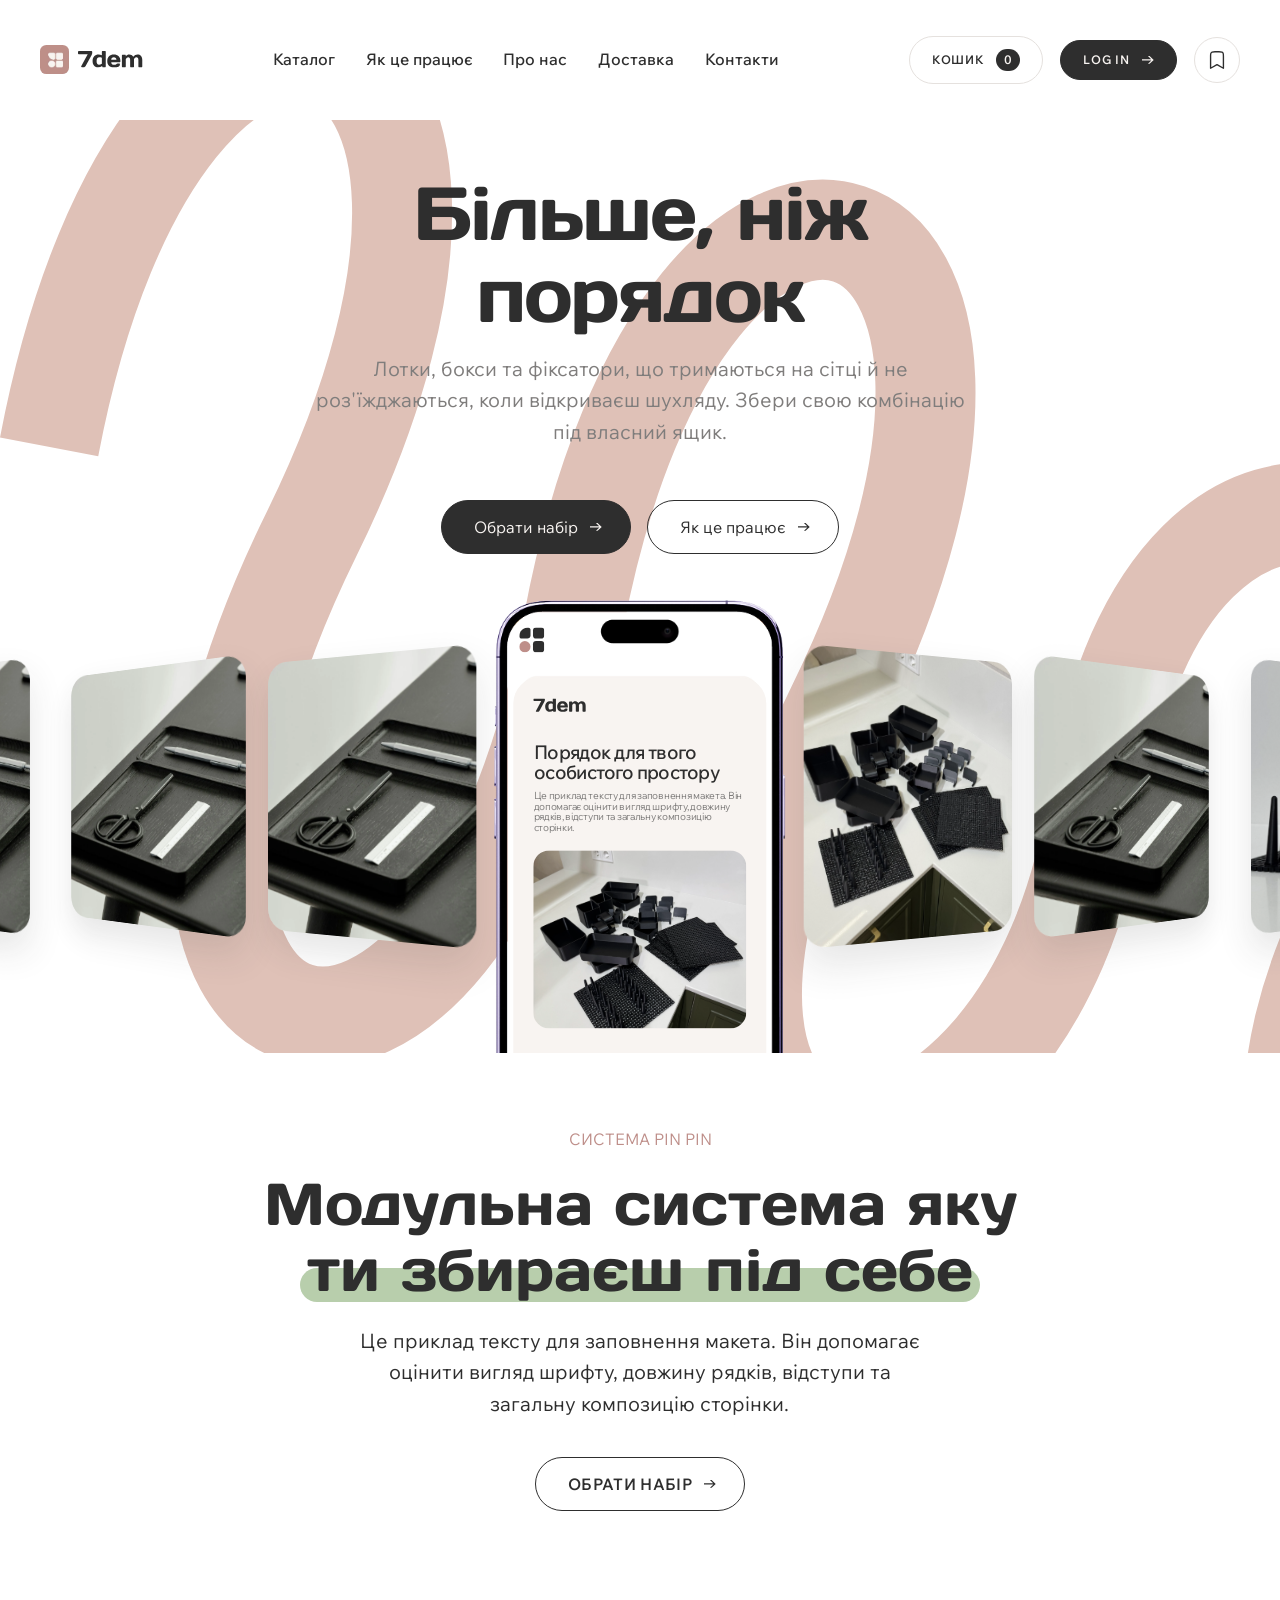
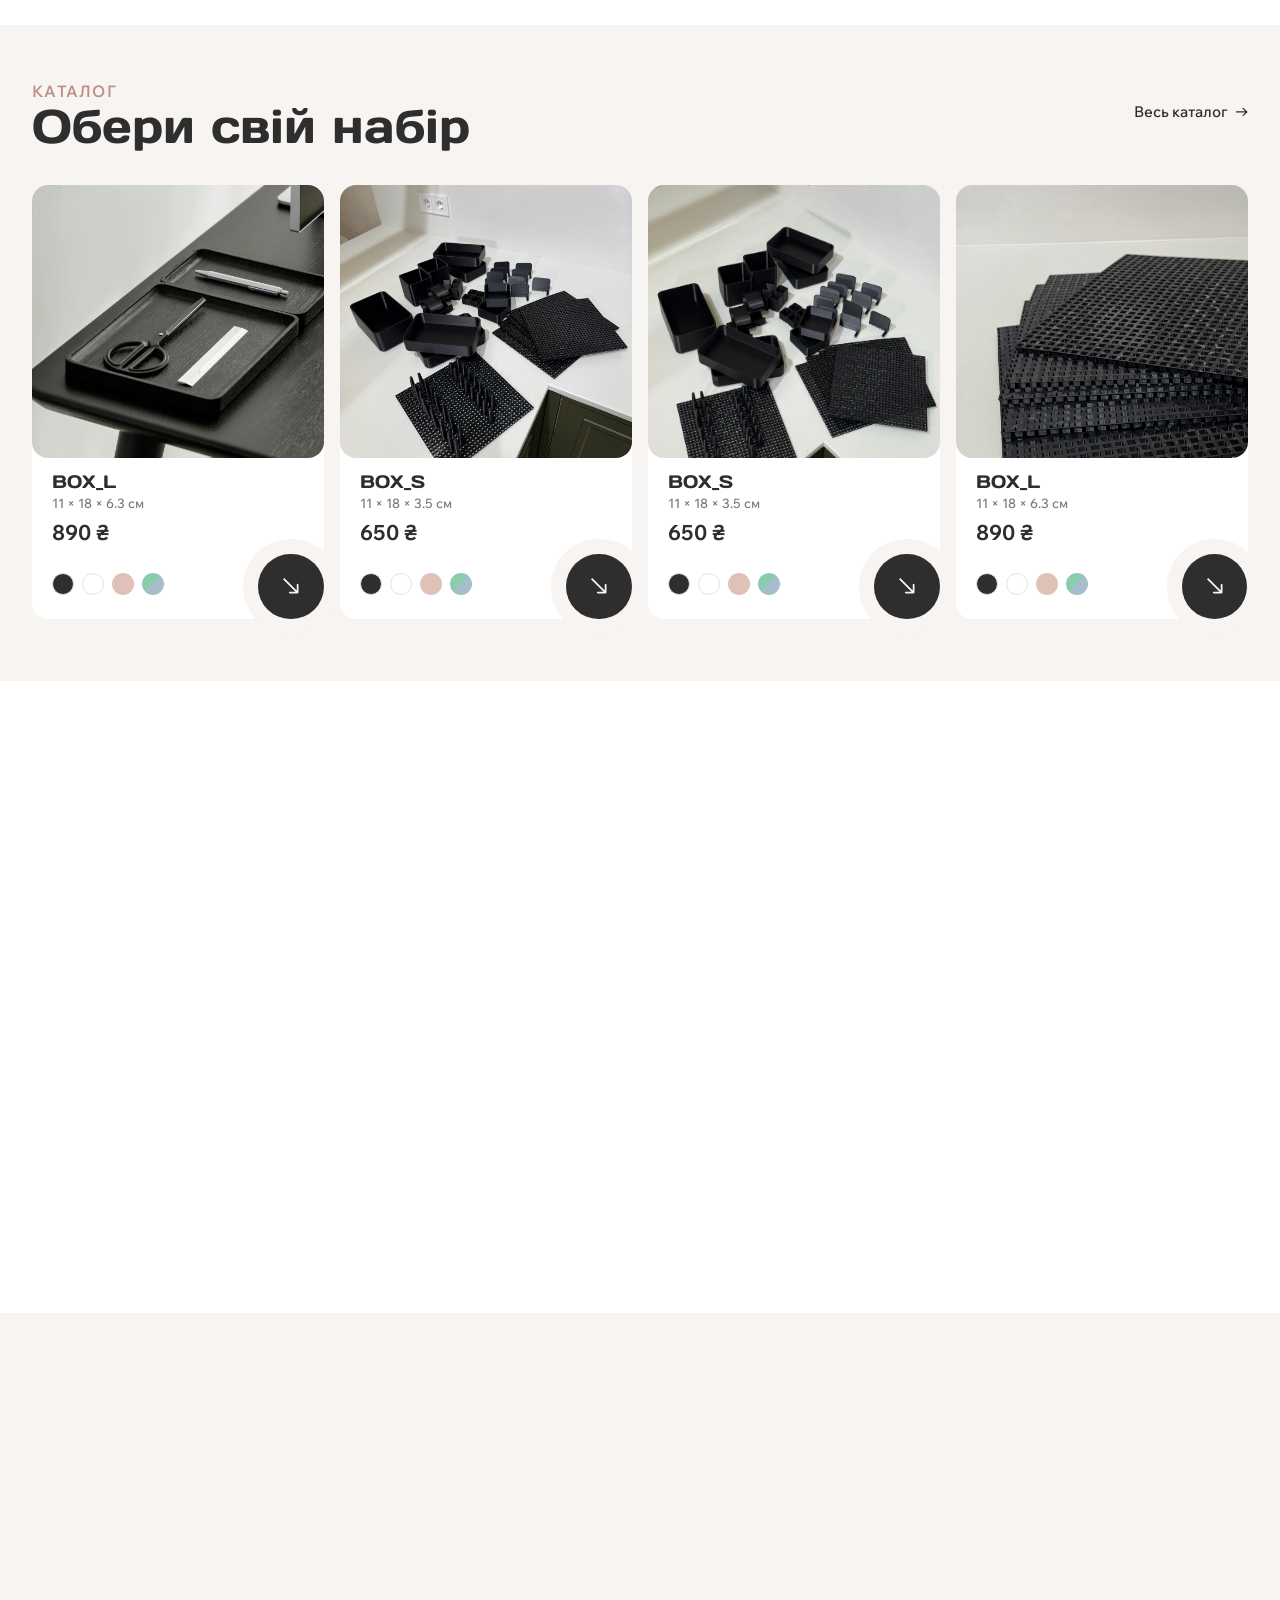
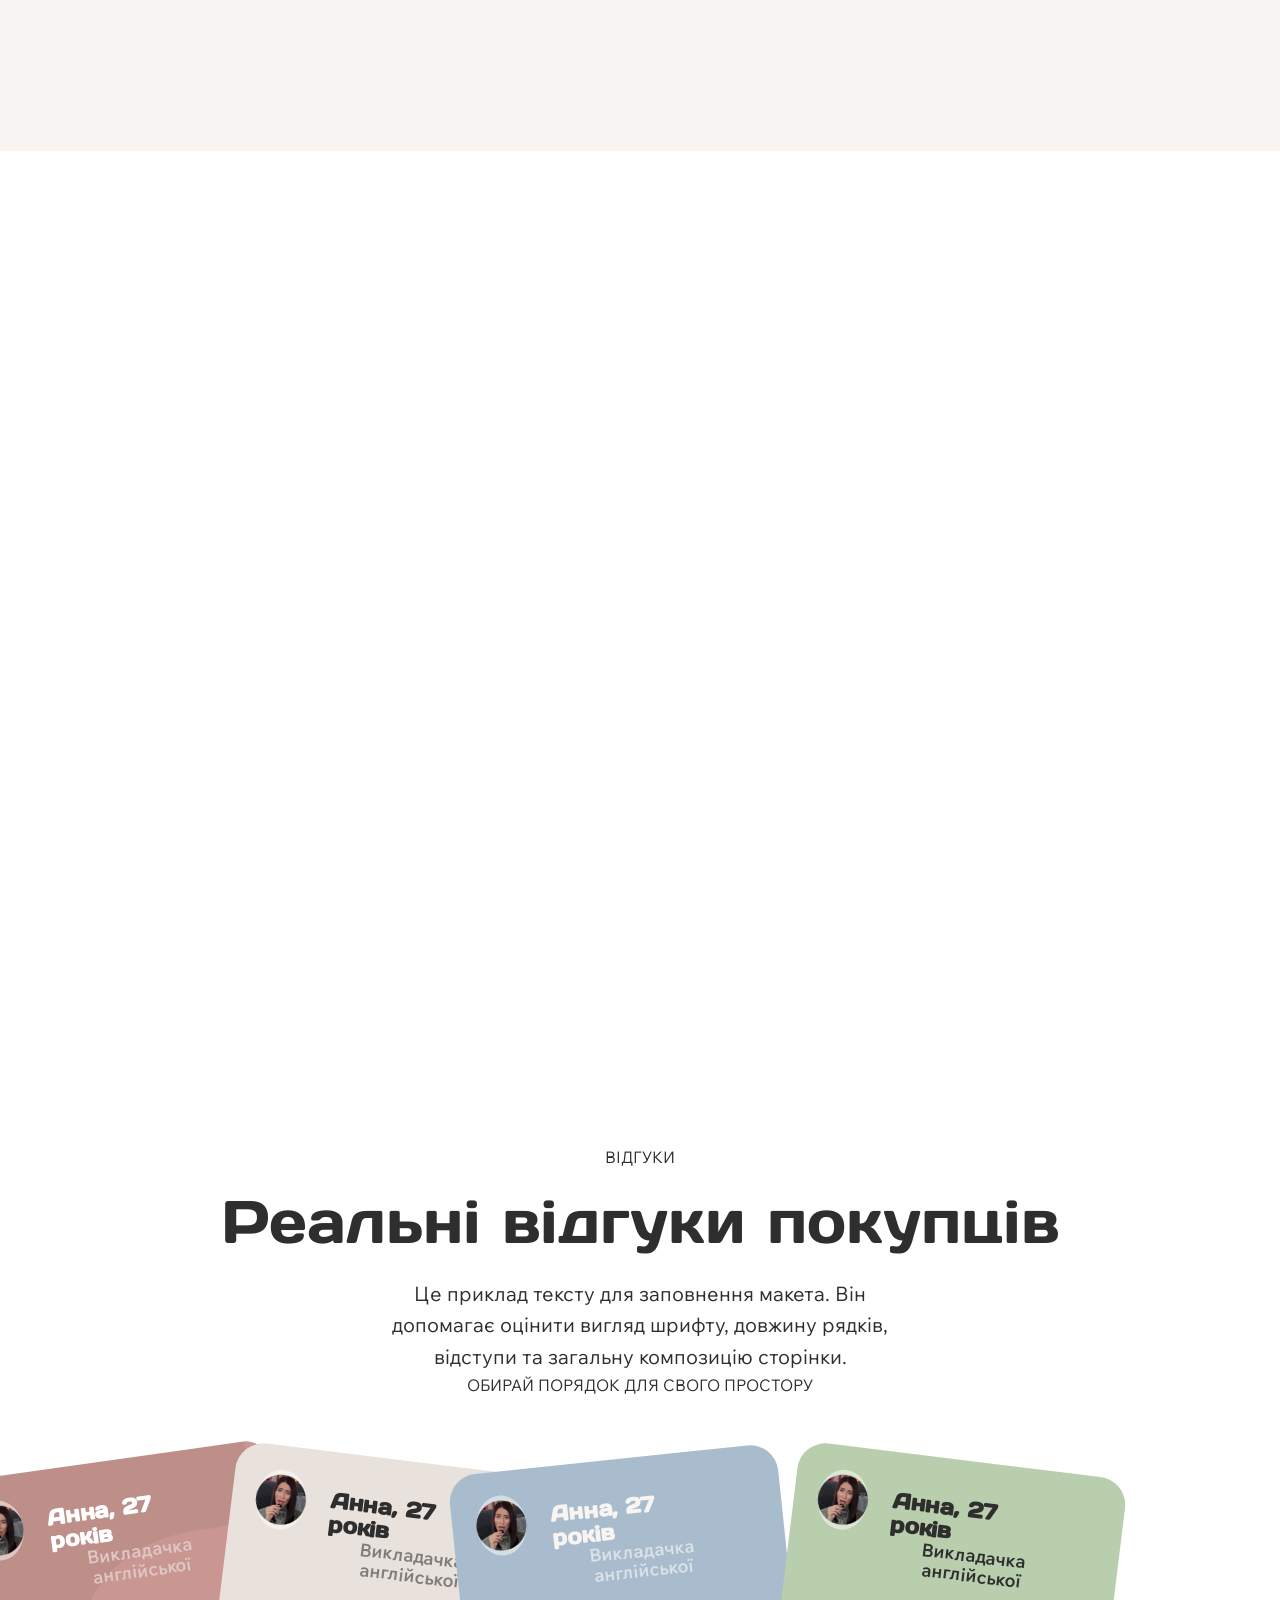
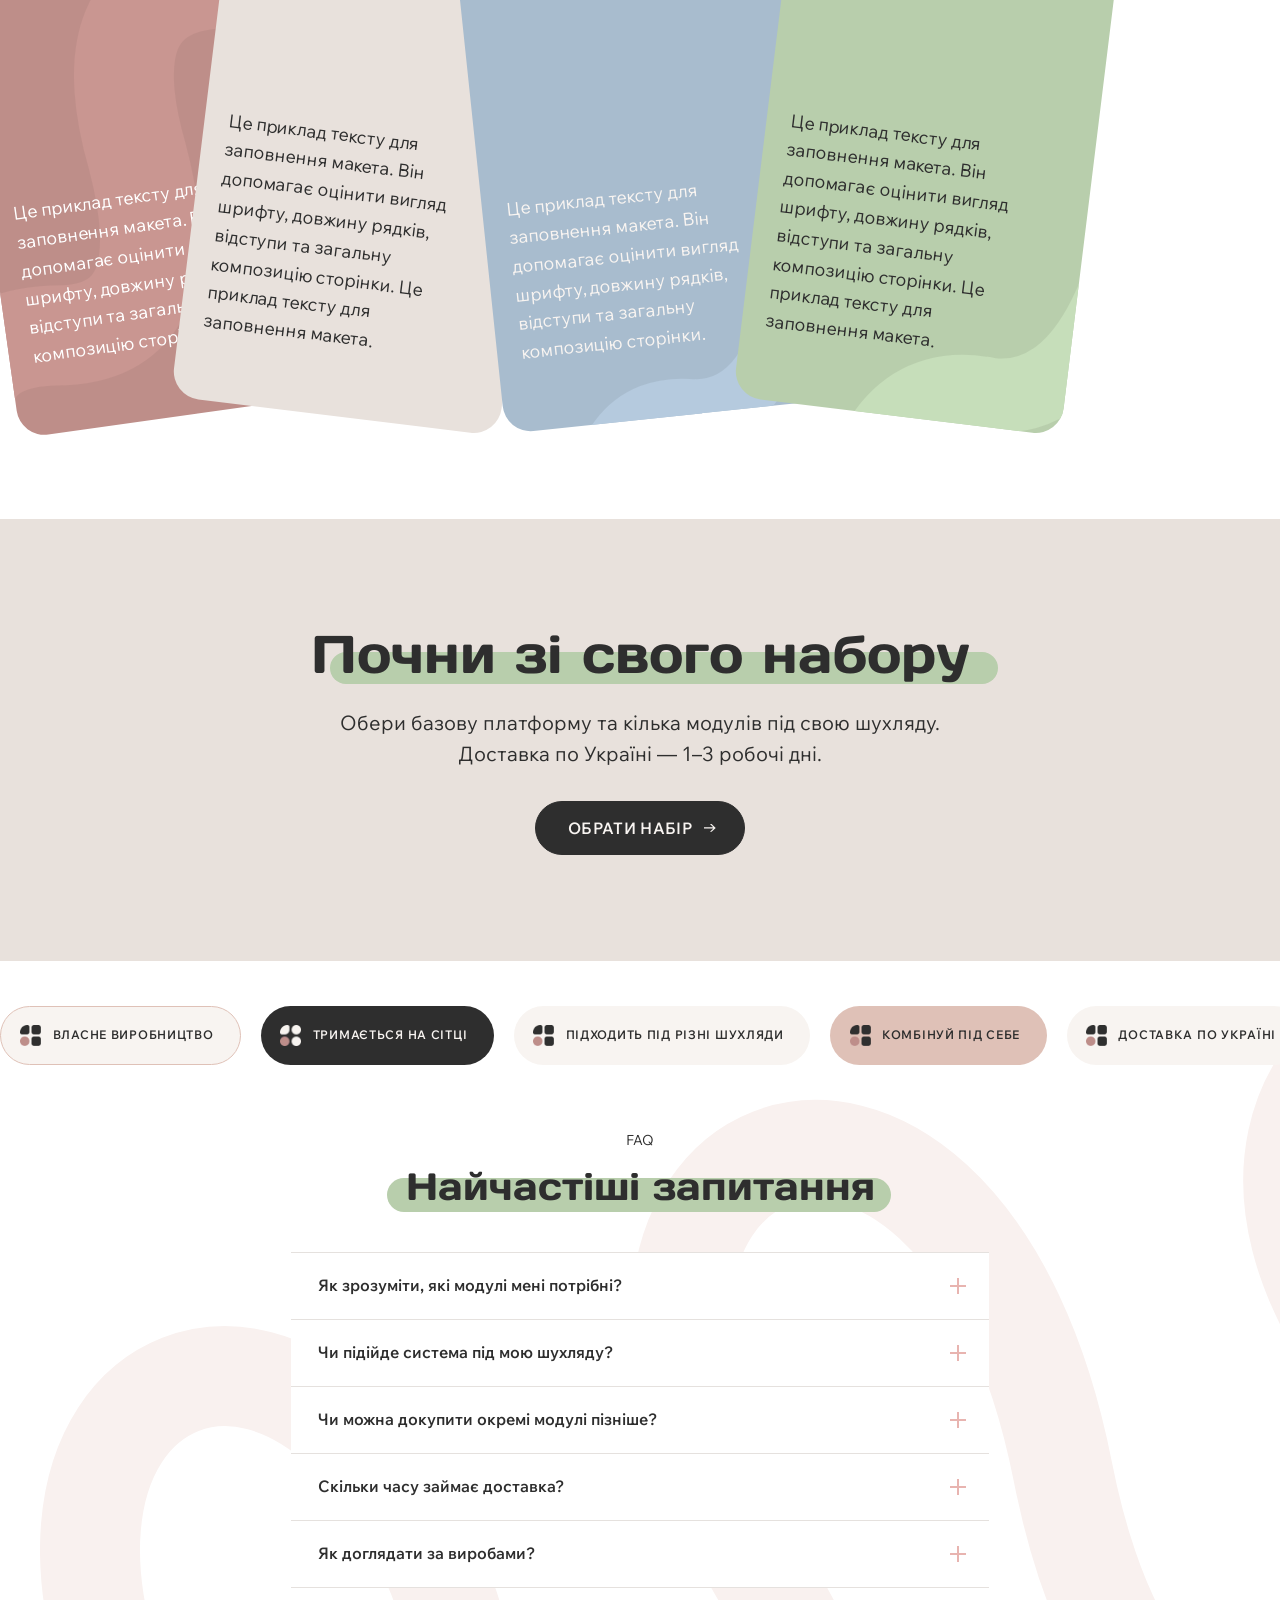
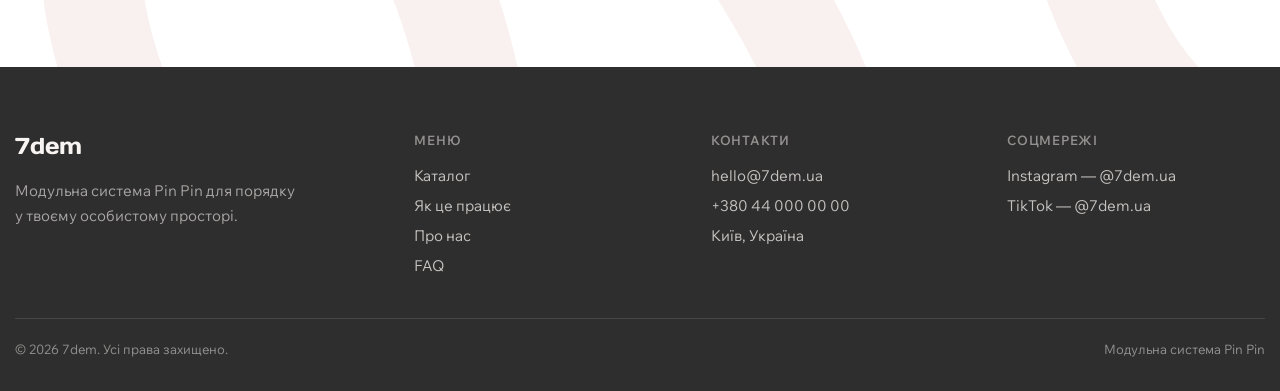
==== commit 62d0adca: "Updates" ====
--- a/index.html
+++ b/index.html
@@ -4,19 +4,30 @@
 		<meta charset="UTF-8">
 		<meta name="viewport" content="width=device-width, initial-scale=1.0">
 		<link rel="shortcut icon" href="./assets/img/favicon.ico">
+		<!--
+Страхувальна сітка для появи секцій (@components/effects/reveal): без JS
+ніхто не зніме початковий opacity: 0 з [data-fls-reveal*].
+-->
+		<noscript>
+			<style>
+				[data-fls-reveal],
+			[data-fls-reveal-group] > * { opacity: 1 !important; transform: none !important; }
+			</style>
+		</noscript>
 		<title>Home Page</title>
-		<script type="module" crossorigin="" src="./js/index.min.js?v=1789508880268"></script>
-		<link rel="modulepreload" crossorigin="" href="./js/common.min.js?v=1789508880268">
-		<link rel="modulepreload" crossorigin="" href="./js/main.min.js?v=1789508880268">
-		<link rel="modulepreload" crossorigin="" href="./js/spollers.min.js?v=1789508880268">
-		<link rel="modulepreload" crossorigin="" href="./js/settext.min.js?v=1789508880268">
-		<link rel="modulepreload" crossorigin="" href="./js/faqpin.min.js?v=1789508880268">
-		<link rel="stylesheet" crossorigin="" href="./css/common.min.css?v=1789508880268">
-		<link rel="stylesheet" crossorigin="" href="./css/main.min.css?v=1789508880268">
-		<link rel="stylesheet" crossorigin="" href="./css/spollers.min.css?v=1789508880268">
-		<link rel="stylesheet" crossorigin="" href="./css/settext.min.css?v=1789508880268">
-		<link rel="stylesheet" crossorigin="" href="./css/faqpin.min.css?v=1789508880268">
-		<link rel="stylesheet" crossorigin="" href="./css/index.min.css?v=1789508880268">
+		<script type="module" crossorigin="" src="./js/index.min.js?v=1790601590796"></script>
+		<link rel="modulepreload" crossorigin="" href="./js/common.min.js?v=1790601590796">
+		<link rel="modulepreload" crossorigin="" href="./js/main.min.js?v=1790601590796">
+		<link rel="modulepreload" crossorigin="" href="./js/swiper.min.js?v=1790601590796">
+		<link rel="modulepreload" crossorigin="" href="./js/spollers.min.js?v=1790601590796">
+		<link rel="modulepreload" crossorigin="" href="./js/settext.min.js?v=1790601590796">
+		<link rel="modulepreload" crossorigin="" href="./js/faqpin.min.js?v=1790601590796">
+		<link rel="stylesheet" crossorigin="" href="./css/common.min.css?v=1790601590796">
+		<link rel="stylesheet" crossorigin="" href="./css/main.min.css?v=1790601590796">
+		<link rel="stylesheet" crossorigin="" href="./css/spollers.min.css?v=1790601590796">
+		<link rel="stylesheet" crossorigin="" href="./css/settext.min.css?v=1790601590796">
+		<link rel="stylesheet" crossorigin="" href="./css/faqpin.min.css?v=1790601590796">
+		<link rel="stylesheet" crossorigin="" href="./css/index.min.css?v=1790601590796">
 	</head>
 	<body>
 		<div class="wrapper">
@@ -67,14 +78,18 @@
 </fetch>
 -->
 						<div class="header__actions">
-							<button data-fls-dynamic=".menu__actions-mob, 768" data-fls-button="" type="button" class="header__button button button--padding-one button--border-color-two">
+							<!-- У ванілі — посилання на сторінку кошика (custom/cartlist); у темі кошик відкриває вендорський cart-drawer -->
+							<a href="cart.html" data-fls-dynamic=".menu__actions-mob, 768" data-fls-button="" class="header__button button button--padding-one button--border-color-two">
 								Кошик
 								<span>0</span>
-							</button>
-							<!-- «log in» веде на ванільну сторінку входу (custom/authform). У темі тут shopify-account -->
+							</a>
+							<!--
+«log in» веде на ванільну сторінку входу (custom/authform). У темі тут shopify-account.
+locals user (лише ваніль, сторінки кабінету) — «увійшла» клієнтка: ім'я замість log in і посилання в кабінет.
+Лише через typeof: голий плейсхолдер незаданого local у strictMode posthtml-expressions валить збірку
+-->
 							<a href="login.html" data-fls-dynamic=".menu__actions-mob, 768" data-fls-button="" class="header__button button button--padding-one button--border-color-one button--background-black">
-								log
-					in
+								log in
 								<svg aria-hidden="true" viewbox="0 0 12 8" xmlns="http://www.w3.org/2000/svg">
 									<path d="M7.60003 7.87195H5.93602L9.96803 3.93595L5.93602 -5.19753e-05H7.60003L11.696 3.93595L7.60003 7.87195ZM10.208 4.51195H2.44379e-05V3.35995H10.208V4.51195Z"></path>
 								</svg>
@@ -99,14 +114,14 @@
 			<main class="page">
 				<div data-fls-index="" class="index">
 					<!-- Порт: src/shopify/relax-theme/sections/hero.liquid + frontend/styles/hero.scss (2026-09-15 синхронізовано; поправки під вендорську базу — в кінці партіала). -->
-					<section data-fls-hero="" class="hero">
-						<div class="hero__decor" aria-hidden="true">
+					<section data-fls-hero="" class="hero" data-fls-reveal-load="">
+						<div class="hero__decor" aria-hidden="true" data-fls-reveal="fade">
 							<svg width="1672" height="1337" viewbox="0 0 1672 1337" fill="none" xmlns="http://www.w3.org/2000/svg">
 								<path d="M49.1168 446.86C164.961 -161.271 584.522 -21.0081 311.342 534.525C38.1624 1090.06 459.668 1224.5 573.568 622.189C687.467 19.8761 1107.03 160.139 835.793 709.854C564.558 1259.57 1032.75 1254.37 1098.02 797.518C1163.29 340.663 1582.85 480.926 1360.24 885.183C1137.64 1289.44 1533.86 1499.52 1622.47 972.847" stroke="#DFC1B7" stroke-width="100"></path>
 							</svg>
 						</div>
 						<div class="hero__container">
-							<div class="hero__content">
+							<div class="hero__content" data-fls-reveal-group="">
 								<h1 class="hero__title">Більше, ніж порядок</h1>
 								<p class="hero__text">
 									Лотки, бокси та фіксатори, що тримаються на сітці й не роз'їжджаються, коли відкриваєш шухляду. Збери
@@ -140,7 +155,7 @@
 реальної предметної зйомки. Заміни src на реальні фото — розмітку й свайпер
 міняти не потрібно, досить розширити/замінити список .hero__slide.
 -->
-						<div class="hero__gallery" aria-hidden="true">
+						<div class="hero__gallery" aria-hidden="true" data-fls-reveal="fade">
 							<div data-fls-hero-slider="" class="hero__slider swiper">
 								<div class="hero__wrapper swiper-wrapper">
 									<div class="hero__slide swiper-slide">
@@ -298,8 +313,9 @@
 							</div>
 						</div>
 					</section>
+					<!-- Порт: src/shopify/relax-theme/sections/sistempintext.liquid (2026-09-18 синхронізовано з ваніллю: кікер знову рендериться сніпетом tabletext, а не власним __kicker). -->
 					<section data-fls-sistempintext="" class="sistempintext">
-						<div class="sistempintext__container sistempintext__container--two">
+						<div class="sistempintext__container sistempintext__container--two" data-fls-reveal-group="" data-fls-watcher="" data-fls-watcher-once="">
 							<div data-fls-tabletext="" class="tabletext">Система Pin Pin</div>
 							<h2 class="sistempintext__title">
 								Модульна система яку
@@ -319,8 +335,9 @@
 							</a>
 						</div>
 					</section>
+					<!-- Порт: src/shopify/relax-theme/sections/catalogscart.liquid + snippets/catalogscart__card.liquid (2026-09-18 синхронізовано). Свідомі відмінності порту: назва в <h3>, свотчі <ul>/<li> з inline style замість модифікаторів, halo — сусід кнопки, а не обгортка (форма Shopify). -->
 					<section data-fls-catalogscart="" class="catalogscart">
-						<div class="catalogscart__container catalogscart__container--three">
+						<div class="catalogscart__container catalogscart__container--three" data-fls-reveal-group="" data-fls-watcher="" data-fls-watcher-once="">
 							<div class="catalogscart__head">
 								<div class="catalogscart__heading">
 									<span class="catalogscart__kicker">каталог</span>
@@ -333,7 +350,7 @@
 									</svg>
 								</a>
 							</div>
-							<ul class="catalogscart__grid">
+							<ul class="catalogscart__grid" data-fls-reveal-group="" data-fls-watcher="" data-fls-watcher-once="">
 								<li class="catalogscart__card">
 									<a href="#" class="catalogscart__photo">
 										<picture>
@@ -447,7 +464,7 @@
 					</section>
 					<!-- Порт: src/shopify/relax-theme/sections/beforeandafter.liquid (2026-09-15 синхронізовано з ваніллю). -->
 					<section data-fls-beforeandafter="" class="beforeandafter">
-						<div class="beforeandafter__container beforeandafter__container--four">
+						<div class="beforeandafter__container beforeandafter__container--four" data-fls-reveal-group="" data-fls-watcher="" data-fls-watcher-once="">
 							<span class="beforeandafter__kicker">До і після</span>
 							<h2 class="beforeandafter__title">Та сама шухляда</h2>
 							<div data-fls-beforeafter="" class="beforeandafter__before-after">
@@ -475,11 +492,12 @@
 							</div>
 						</div>
 					</section>
+					<!-- Порт: src/shopify/relax-theme/sections/stepsgettingorganised.liquid (2026-09-18 синхронізовано). Свідома відмінність: модифікатори --1/--2/--3 у темі замінені на CSS-змінну --step-bg із налаштування блоку. -->
 					<section data-fls-stepsgettingorganised="" class="stepsgettingorganised">
-						<div class="stepsgettingorganised__container stepsgettingorganised__container--nine">
+						<div class="stepsgettingorganised__container stepsgettingorganised__container--nine" data-fls-reveal-group="" data-fls-watcher="" data-fls-watcher-once="">
 							<span class="stepsgettingorganised__kicker">Як це працює</span>
 							<h2 class="stepsgettingorganised__title">Три кроки до порядку</h2>
-							<div class="stepsgettingorganised__list">
+							<div class="stepsgettingorganised__list" data-fls-reveal-group="" data-fls-watcher="" data-fls-watcher-once="">
 								<div class="stepsgettingorganised__step stepsgettingorganised__step--1">
 									<span class="stepsgettingorganised__number">01</span>
 									<h3 class="stepsgettingorganised__name">Виміряй шухляду</h3>
@@ -510,8 +528,9 @@
 							</div>
 						</div>
 					</section>
+					<!-- Порт: src/shopify/relax-theme/sections/aboutuspin.liquid (2026-09-18 синхронізовано: кікер знову сніпет tabletext). Свідома відмінність: абзаци — richtext-налаштування, тож <p> без класу, і ширину їм задає .aboutuspin__parahraph > p. -->
 					<section data-fls-aboutuspin="" class="aboutuspin">
-						<div class="aboutuspin__container aboutuspin__container--five">
+						<div class="aboutuspin__container aboutuspin__container--five" data-fls-reveal-group="" data-fls-watcher="" data-fls-watcher-once="">
 							<div class="aboutuspin__content">
 								<div data-fls-tabletext="" class="tabletext">Про нас</div>
 								<h2 class="aboutuspin__title">Це приклад тексту</h2>
@@ -559,8 +578,9 @@
 							</div>
 						</div>
 					</section>
+					<!-- Порт: src/shopify/relax-theme/sections/reviewspin.liquid (2026-09-18 синхронізовано: кікер і капшн знову рендеряться сніпетом tabletext). Відгуки в темі — блоки @theme, декор картки рахується з позиції (forloop.index0 modulo 4). -->
 					<section data-fls-reviewspin="" class="reviewspin">
-						<div class="reviewspin__container reviewspin__container--six">
+						<div class="reviewspin__container reviewspin__container--six" data-fls-reveal-group="" data-fls-watcher="" data-fls-watcher-once="">
 							<div data-fls-tabletext="" class="tabletext">Відгуки</div>
 							<h2 class="reviewspin__title">Реальні відгуки покупців</h2>
 							<p class="reviewspin__text">
@@ -569,7 +589,7 @@
 							</p>
 							<div data-fls-tabletext="" class="tabletext">Обирай порядок для свого простору</div>
 						</div>
-						<ul data-fls-parallax-parent="" class="reviewspin__list">
+						<ul data-fls-parallax-parent="" class="reviewspin__list" data-fls-reveal-group="fade" data-fls-watcher="" data-fls-watcher-once="">
 							<li data-fls-parallax="" class="reviewspin__card-block">
 								<div class="reviewspin__card reviewspin__card--1">
 									<div class="reviewspin__decor">
@@ -668,8 +688,9 @@
 							</li>
 						</ul>
 					</section>
+					<!-- Порт: src/shopify/relax-theme/sections/settext.liquid (2026-09-18 синхронізовано). Надстройка теми: варіант settext--about і налаштування heading_highlight — у ванілі їх немає. -->
 					<section data-fls-settext="" class="settext">
-						<div class="settext__container">
+						<div class="settext__container" data-fls-reveal-group="" data-fls-watcher="" data-fls-watcher-once="">
 							<h2 class="settext__title">
 								<mark class="settext__highlight">Почни зі свого набору</mark>
 							</h2>
@@ -694,6 +715,7 @@
 широкий список окремих білих рядків).
 -->
 					<section data-fls-faqpin="" class="faqpin faqpin--home">
+						<!-- Порт: ОКРЕМОЇ секції в темі немає — Shopify падає з "Cannot render sections inside sections", тому стрічка інлайниться всередину sections/faqpin.liquid блоками badge (2026-09-18 звірено). -->
 						<section data-fls-marqueepin="" data-fls-marquee="" data-fls-marquee-space="20" data-fls-marquee-direction="left" data-fls-marquee-pause="" data-fls-marquee-speed="1000" class="marqueepin">
 							<div class="marqueepin__item marqueepin__item--one">
 								<picture>
@@ -753,13 +775,13 @@
 								</div>
 							</div>
 						</div>
-						<div class="faqpin__container faqpin__container--seven">
+						<div class="faqpin__container faqpin__container--seven" data-fls-reveal-group="" data-fls-watcher="" data-fls-watcher-once="">
 							<div data-fls-tabletext="" class="tabletext">FAQ</div>
 							<h2 class="faqpin__title">
 								<mark class="faqpin__highlight">Найчастіші запитання</mark>
 							</h2>
 							<!-- data-fls-spollers(-one) — акордеон із layout/spollers (плавне розкриття, лише один пункт відкритий), не нативний <details> -->
-							<div class="faqpin__list" data-fls-spollers="" data-fls-spollers-one="">
+							<div class="faqpin__list" data-fls-spollers="" data-fls-spollers-one="" data-fls-reveal-group="" data-fls-watcher="" data-fls-watcher-once="">
 								<details class="faqpin__item">
 									<summary class="faqpin__question">
 										Як зрозуміти, які модулі мені потрібні?
@@ -850,7 +872,7 @@
 									<a href="#" class="footer__link">Про нас</a>
 								</li>
 								<li>
-									<a href="#" class="footer__link">FAQ</a>
+									<a href="faq.html" class="footer__link">FAQ</a>
 								</li>
 							</ul>
 						</div>
@@ -881,7 +903,7 @@
 						</div>
 					</div>
 					<div class="footer__bottom">
-						<span class="footer__copy">© 2026 7dem. Усі права захищені.</span>
+						<span class="footer__copy">© 2026 7dem. Усі права захищено.</span>
 						<span class="footer__note">Модульна система Pin Pin</span>
 					</div>
 				</div>
--- a/css/main.min.css
+++ b/css/main.min.css
@@ -1 +1 @@
-@import url("https://fonts.googleapis.com/css2?family=Wix%20Madefor%20Text:wght@400;500;600;700&display=swap");@import url("https://fonts.googleapis.com/css2?family=Days%20One:wght@400&display=swap");*{padding:0;margin:0;border:0}*,:after,:before{box-sizing:border-box}:after,:before{display:inline-block}body,html{height:100%}body{line-height:1;scrollbar-gutter:stable;-ms-text-size-adjust:100%;-moz-text-size-adjust:100%;-webkit-text-size-adjust:100%;-webkit-font-smoothing:antialiased;-moz-osx-font-smoothing:grayscale}button,input,textarea{font-family:inherit;font-size:inherit;line-height:inherit;color:inherit;background-color:transparent}input,textarea{width:100%}label{display:inline-block}button,option,select{cursor:pointer}a{display:inline-block;color:inherit;text-decoration:none}li{list-style:none}img{max-width:100%;height:auto;vertical-align:middle}h1,h2,h3,h4,h5,h6{font-weight:inherit;font-size:inherit}address{font-style:normal}:root{--font-family:"Wix Madefor Text", sans-serif;--font-size:1rem;--main-color:#2e2e2e;--color-bone:#f8f4f1;--color-blush:#dfc1b7;--color-clay:#cfa897;--color-rose:#be8e89;--color-white:#fff;--color-ink-muted:#7f7d7c;--color-ink-muted-two:gray;--color-hairline:#e5e1de;--color-sage:#88ceac;--color-sagetwo:#b8ceac;--color-sky:#a8bcce;--color-coral:#e8b4b0}body{color:var(--main-color);font-family:var(--font-family);font-size:var(--font-size);min-width:20rem}[data-fls-scrolllock] body{overflow:hidden;touch-action:none;overscroll-behavior:none}.wrapper{min-height:100%;display:flex;flex-direction:column;overflow:clip}.wrapper>main{flex:1 1 auto}.wrapper>*{min-width:0}[class*=__container]{max-width:76.875rem}[class*=__container--eight],[class*=__container--five],[class*=__container--four],[class*=__container--nine],[class*=__container--seven],[class*=__container--six],[class*=__container--three],[class*=__container--two],[class*=__container]{margin:0 auto;padding-left:.9375rem;padding-right:.9375rem}[class*=__container--two]{max-width:57.1875rem}[class*=__container--three]{max-width:77.875rem}[class*=__container--four]{max-width:76.8125rem}[class*=__container--five]{max-width:77.125rem}[class*=__container--six]{max-width:85.414375rem}[class*=__container--seven]{max-width:58.125rem}[class*=__container--eight]{max-width:85.875rem}[class*=__container--nine]{max-width:78.125rem}.menu__list{display:flex;align-items:center;flex-wrap:wrap;row-gap:.1875rem}.menu__link{font-weight:500;line-height:1;transition:all .3s;padding-top:.3125rem;padding-bottom:.3125rem}.icon-menu{display:none}.header{--header-height:8rem;--header-bg:#fff;position:fixed;top:0;left:0;width:100%;z-index:50;background:var(--header-bg)}.header__content{display:flex;justify-content:space-between;align-items:center;min-height:var(--header-height);transition:min-height .3s;column-gap:.75rem}.header__logo{flex:0 0 auto;display:inline-flex;align-items:center;column-gap:.5625rem;color:var(--main-color);transition:color .3s}.header__logo-icon{flex:0 0 auto;display:block;width:1.8rem;height:1.8rem;overflow:hidden;border-radius:22%}.header__logo-icon img{display:block;width:auto;height:100%;max-width:none}.header__logo-text{flex:0 0 auto;display:block;width:4.0625rem;height:auto}.header__actions{display:flex;align-items:center;column-gap:1.1875rem}.header__button{flex:0 0 auto;white-space:nowrap;font-weight:600;line-height:1.2;letter-spacing:.06em;text-transform:uppercase;align-items:center}.header__button span{display:grid;padding-block:.21875rem;padding-inline:.46875rem;border-radius:62.4375rem;background:#2e2e2e;color:var(--color-bone);transition:all .3s;font-weight:600;font-size:.75rem}.header__button span,.header__saved{justify-content:center;align-items:center}.header__saved{position:relative;flex:0 0 auto;display:inline-flex;width:3rem;height:3rem;border:.09375rem solid var(--color-hairline);border-radius:50%;color:var(--main-color);transition:background-color .3s,border-color .3s,color .3s}.header__saved svg{width:1.375rem;height:1.375rem}.header__saved-count{position:absolute;top:-.3125rem;right:-.3125rem;display:grid;place-items:center;min-width:1.25rem;height:1.25rem;padding-inline:.3125rem;border-radius:62.4375rem;background:var(--main-color);color:var(--color-bone);box-shadow:0 0 0 .125rem var(--header-bg);font-size:.6875rem;font-weight:600;line-height:1}.header__saved-count[hidden]{display:none}[data-fls-header-scroll].--header-scroll{--header-height:5rem}[data-fls-header-scroll-show].--header-scroll{transition:translate .3s;translate:0 -100%}[data-fls-header-scroll-show].--header-show{translate:0 0}.footer{background:var(--main-color);color:var(--color-bone)}.footer__top{display:grid;grid-template-columns:1.4fr 1fr 1fr 1fr}.footer__brand{display:flex;flex-direction:column}.footer__logo{font-family:Days One,sans-serif;font-weight:400;color:var(--color-bone)}.footer__logo:not(:last-child){margin-bottom:.75rem}.footer__tagline{color:var(--color-ink-muted-two);line-height:1.5;max-width:17.5rem}.footer__col{display:flex;flex-direction:column;min-width:0}.footer__heading{color:var(--color-ink-muted-two);font-weight:600;text-transform:uppercase;letter-spacing:.06em;font-size:.8125rem}.footer__heading:not(:last-child){margin-bottom:1rem}.footer__list{display:flex;flex-direction:column;gap:.625rem}.footer__link{color:var(--color-bone);transition:color .3s;font-size:.9375rem}.footer__bottom,.footer__link--static{color:var(--color-ink-muted-two)}.footer__bottom{display:flex;justify-content:space-between;align-items:center;gap:1rem;padding-top:1.5rem;border-top:.0625rem solid hsla(26,33%,96%,.12);font-size:.8125rem;flex-wrap:wrap}@media (max-width:62em){.footer__top{grid-template-columns:1fr 1fr}.footer__brand{grid-column:1/-1}}@media (width <= 48em){.menu__actions-mob{margin-top:.9375rem;display:grid;align-items:center;justify-content:center;row-gap:.75rem}}@media (max-width:48em) and (any-hover:none){.icon-menu{cursor:default}}@media (max-width:48em){.menu__body{height:100svh;overflow:auto;padding:7.1875rem .9375rem 1.875rem;background:#fff}.menu__body,.menu__body:before{position:fixed;width:100%;left:-100%;top:0;transition:left .3s}.menu__body:before{content:"";height:4.375rem;z-index:2}html[data-fls-menu-open] .menu__body,html[data-fls-menu-open] .menu__body:before{left:0}.menu__list{flex-direction:column}.menu__link{font-size:1.5625rem}.icon-menu{display:block;position:relative;width:1.875rem;height:1.125rem;z-index:5}.icon-menu span,.icon-menu:after,.icon-menu:before{content:"";transition:all .3s ease 0s;right:0;position:absolute;width:100%;height:.125rem;background-color:#000}.icon-menu:before{top:0}.icon-menu:after{bottom:0}.icon-menu span{top:calc(50% - .0625rem)}html[data-fls-menu-open] .icon-menu span{width:0}html[data-fls-menu-open] .icon-menu:before{top:calc(50% - .0625rem);transform:rotate(-45deg)}html[data-fls-menu-open] .icon-menu:after{bottom:calc(50% - .0625rem);transform:rotate(45deg)}.footer__top{grid-template-columns:1fr}}@media (width < 48em){.menu__list{column-gap:.875rem}.menu__link{font-size:.875rem}.header__actions{column-gap:.75rem}.header__button{font-size:.625rem}.header__saved{width:2.5rem;height:2.5rem}}@media (width < 20em){.header{--header-height:4.375rem}.footer{padding-top:2rem;padding-bottom:1.25rem}.footer__top{gap:1.5rem;margin-bottom:2rem}.footer__logo{font-size:1.25rem}.footer__tagline{font-size:.875rem}}@media (width >= 20em) and (width < 90em){.header{--header-height:clamp(4.375rem, 3.33929rem + 5.17857vw, 8rem)}.footer{padding-top:clamp(2rem,1.42857rem + 2.85714vw,4rem);padding-bottom:clamp(1.25rem,1.03571rem + 1.07143vw,2rem)}.footer__top{gap:clamp(1.5rem,1.35714rem + .71429vw,2rem);margin-bottom:clamp(2rem,1.57143rem + 2.14286vw,3.5rem)}.footer__logo{font-size:clamp(1.25rem,1.17857rem + .35714vw,1.5rem)}.footer__tagline{font-size:clamp(.875rem,.85714rem + .08929vw,.9375rem)}}@media (width >= 48em) and (width < 90em){.menu__list{column-gap:clamp(.875rem,-.69643rem + 3.27381vw,2.25rem)}.menu__link{font-size:clamp(.875rem,.73214rem + .29762vw,1rem)}.header__actions{column-gap:clamp(.75rem,.25rem + 1.04167vw,1.1875rem)}.header__button{font-size:clamp(.625rem,.48214rem + .29762vw,.75rem)}.header__saved{width:clamp(2.5rem,1.92857rem + 1.19048vw,3rem);height:clamp(2.5rem,1.92857rem + 1.19048vw,3rem)}}@media (width >= 48em) and (width < 62em){.header__content{column-gap:.5rem}.header__actions{column-gap:.375rem}.header__actions .header__button{padding-inline:.75rem}.header__actions .header__saved{width:2.25rem;height:2.25rem}}@media (width >= 48em) and (width < 56.25em){.header .menu__list{flex-wrap:nowrap;column-gap:.625rem}.header .menu__link{white-space:nowrap;font-size:.875rem}}@media (width >= 48em){.menu__actions-mob{display:none}}@media (width >= 90em){.menu__list{column-gap:2.25rem}.menu__link{font-size:1rem}.header{--header-height:8rem}.header__actions{column-gap:1.1875rem}.header__button{font-size:.75rem}.header__saved{width:3rem;height:3rem}.footer{padding-top:4rem;padding-bottom:2rem}.footer__top{gap:2rem;margin-bottom:3.5rem}.footer__logo{font-size:1.5rem}.footer__tagline{font-size:.9375rem}}@media (any-hover:hover){.footer__link:hover,.header__logo:hover{color:var(--color-rose)}}@media (any-hover:hover),(pointer:fine){html:not([data-fls-touch]) .menu__link:hover{color:var(--color-rose)}html:not([data-fls-touch]) .header__button:hover span{background:var(--color-bone);color:var(--color-rose)}html:not([data-fls-touch]) .header__saved:hover{background:var(--main-color);border-color:var(--main-color);color:var(--color-bone)}}+@import url("https://fonts.googleapis.com/css2?family=Wix%20Madefor%20Text:wght@400;500;600;700&display=swap");@import url("https://fonts.googleapis.com/css2?family=Days%20One:wght@400&display=swap");*{padding:0;margin:0;border:0}*,:after,:before{box-sizing:border-box}:after,:before{display:inline-block}body,html{height:100%}body{line-height:1;scrollbar-gutter:stable;-ms-text-size-adjust:100%;-moz-text-size-adjust:100%;-webkit-text-size-adjust:100%;-webkit-font-smoothing:antialiased;-moz-osx-font-smoothing:grayscale}button,input,textarea{font-family:inherit;font-size:inherit;line-height:inherit;color:inherit;background-color:transparent}input,textarea{width:100%}label{display:inline-block}button,option,select{cursor:pointer}a{display:inline-block;color:inherit;text-decoration:none}li{list-style:none}img{max-width:100%;height:auto;vertical-align:middle}h1,h2,h3,h4,h5,h6{font-weight:inherit;font-size:inherit}address{font-style:normal}:root{--font-family:"Wix Madefor Text", sans-serif;--font-size:1rem;--main-color:#2e2e2e;--color-bone:#f8f4f1;--color-blush:#dfc1b7;--color-clay:#cfa897;--color-rose:#be8e89;--color-white:#fff;--color-ink-muted:#7f7d7c;--color-ink-muted-two:gray;--color-hairline:#e5e1de;--color-sage:#88ceac;--color-sagetwo:#b8ceac;--color-sky:#a8bcce;--color-coral:#e8b4b0}body{color:var(--main-color);font-family:var(--font-family);font-size:var(--font-size);min-width:20rem}[data-fls-scrolllock] body{overflow:hidden;touch-action:none;overscroll-behavior:none}.wrapper{min-height:100%;display:flex;flex-direction:column;overflow:clip}.wrapper>main{flex:1 1 auto}.wrapper>*{min-width:0}[class*=__container]{max-width:76.875rem}[class*=__container--eight],[class*=__container--five],[class*=__container--four],[class*=__container--nine],[class*=__container--seven],[class*=__container--six],[class*=__container--three],[class*=__container--two],[class*=__container]{margin:0 auto;padding-left:.9375rem;padding-right:.9375rem}[class*=__container--two]{max-width:57.1875rem}[class*=__container--three]{max-width:77.875rem}[class*=__container--four]{max-width:76.8125rem}[class*=__container--five]{max-width:77.125rem}[class*=__container--six]{max-width:85.414375rem}[class*=__container--seven]{max-width:58.125rem}[class*=__container--eight]{max-width:85.875rem}[class*=__container--nine]{max-width:78.125rem}.menu__list{display:flex;align-items:center;flex-wrap:wrap;row-gap:.1875rem}.menu__link{font-weight:500;line-height:1;transition:all .3s;padding-top:.3125rem;padding-bottom:.3125rem}.icon-menu{display:none}.header{--header-height:8rem;--header-bg:#fff;position:fixed;top:0;left:0;width:100%;z-index:50;background:var(--header-bg)}.header__content{display:flex;justify-content:space-between;align-items:center;min-height:var(--header-height);transition:min-height .3s;column-gap:.75rem}.header__logo{flex:0 0 auto;display:inline-flex;align-items:center;column-gap:.5625rem;color:var(--main-color);transition:color .3s}.header__logo-icon{flex:0 0 auto;display:block;width:1.8rem;height:1.8rem;overflow:hidden;border-radius:22%}.header__logo-icon img{display:block;width:auto;height:100%;max-width:none}.header__logo-text{flex:0 0 auto;display:block;width:4.0625rem;height:auto}.header__actions{display:flex;align-items:center;column-gap:1.1875rem}.header__button{flex:0 0 auto;white-space:nowrap;font-weight:600;line-height:1.2;letter-spacing:.06em;text-transform:uppercase;align-items:center}.header__button span{display:grid;padding-block:.21875rem;padding-inline:.46875rem;border-radius:62.4375rem;background:#2e2e2e;color:var(--color-bone);transition:all .3s;font-weight:600;font-size:.75rem}.header__button span,.header__saved{justify-content:center;align-items:center}.header__saved{position:relative;flex:0 0 auto;display:inline-flex;width:3rem;height:3rem;border:.09375rem solid var(--color-hairline);border-radius:50%;color:var(--main-color);transition:background-color .3s,border-color .3s,color .3s}.header__saved svg{width:1.375rem;height:1.375rem}.header__saved-count{position:absolute;top:-.3125rem;right:-.3125rem;display:grid;place-items:center;min-width:1.25rem;height:1.25rem;padding-inline:.3125rem;border-radius:62.4375rem;background:var(--main-color);color:var(--color-bone);box-shadow:0 0 0 .125rem var(--header-bg);font-size:.6875rem;font-weight:600;line-height:1}.header__saved-count[hidden]{display:none}[data-fls-header-scroll].--header-scroll{--header-height:5rem}[data-fls-header-scroll-show].--header-scroll{transition:translate .3s;translate:0 -100%}[data-fls-header-scroll-show].--header-show{translate:0 0}.footer{background:var(--main-color);color:var(--color-bone)}.footer__container{max-width:85.875rem}.footer__top{display:grid;grid-template-columns:1.4fr 1fr 1fr 1fr}.footer__brand{display:flex;flex-direction:column}.footer__logo{font-family:Days One,sans-serif;font-weight:400;color:var(--color-bone)}.footer__logo:not(:last-child){margin-bottom:1.25rem}.footer__tagline{color:hsla(26,33%,96%,.6);line-height:1.7;max-width:17.5rem}.footer__col{display:flex;flex-direction:column;min-width:0}.footer__heading{color:hsla(26,33%,96%,.5);font-weight:600;text-transform:uppercase;letter-spacing:.06em;font-size:.8125rem}.footer__heading:not(:last-child){margin-bottom:1.25rem}.footer__list{display:flex;flex-direction:column;gap:.875rem}.footer__link{color:hsla(26,33%,96%,.75);transition:color .3s;font-size:.9375rem}.footer__bottom{display:flex;justify-content:space-between;align-items:center;gap:1rem;padding-top:1.5rem;border-top:.0625rem solid hsla(26,33%,96%,.12);color:hsla(26,33%,96%,.5);font-size:.8125rem;flex-wrap:wrap}[data-fls-reveal-group]>*,[data-fls-reveal]{opacity:0;transform:translate3d(var(--reveal-x,0),var(--reveal-y,var(--reveal-shift,2.5rem)),0) scale(var(--reveal-scale,1));transition:opacity var(--reveal-duration,.7s) ease var(--reveal-delay,0s),transform var(--reveal-duration,.7s) cubic-bezier(.22,.61,.36,1) var(--reveal-delay,0s)}[data-fls-reveal-group=down]>*,[data-fls-reveal=down]{--reveal-y:calc(-1 * var(--reveal-shift, 2.5rem))}[data-fls-reveal-group=left]>*,[data-fls-reveal=left]{--reveal-x:calc(-1 * var(--reveal-shift, 2.5rem));--reveal-y:0rem}[data-fls-reveal-group=right]>*,[data-fls-reveal=right]{--reveal-x:var(--reveal-shift, 2.5rem);--reveal-y:0rem}[data-fls-reveal-group=fade]>*,[data-fls-reveal=fade]{transform:none;transition:opacity var(--reveal-duration,.7s) ease var(--reveal-delay,0s)}[data-fls-reveal-group=zoom]>*,[data-fls-reveal=zoom]{--reveal-y:0rem;--reveal-scale:0.94}[data-fls-reveal-group]>*{--reveal-index:11;--reveal-delay:calc(var(--reveal-start, 0s) + var(--reveal-index) * var(--reveal-step, .08s))}[data-fls-reveal-group]>:first-child{--reveal-index:0}[data-fls-reveal-group]>:nth-child(2){--reveal-index:1}[data-fls-reveal-group]>:nth-child(3){--reveal-index:2}[data-fls-reveal-group]>:nth-child(4){--reveal-index:3}[data-fls-reveal-group]>:nth-child(5){--reveal-index:4}[data-fls-reveal-group]>:nth-child(6){--reveal-index:5}[data-fls-reveal-group]>:nth-child(7){--reveal-index:6}[data-fls-reveal-group]>:nth-child(8){--reveal-index:7}[data-fls-reveal-group]>:nth-child(9){--reveal-index:8}[data-fls-reveal-group]>:nth-child(10){--reveal-index:9}[data-fls-reveal-group]>:nth-child(11){--reveal-index:10}[data-fls-reveal-group]>:nth-child(12){--reveal-index:11}.--watcher-view[data-fls-reveal-group]>*,.--watcher-view[data-fls-reveal],[data-fls-loaded] [data-fls-reveal-load] [data-fls-reveal-group]>*,[data-fls-loaded] [data-fls-reveal-load] [data-fls-reveal],[data-fls-loaded] [data-fls-reveal-load][data-fls-reveal-group]>*,[data-fls-loaded] [data-fls-reveal-load][data-fls-reveal]{opacity:1;transform:none}@media (max-width:62em){.footer__top{grid-template-columns:1fr 1fr}.footer__brand{grid-column:1/-1}}@media (width <= 48em){.menu__actions-mob{margin-top:.9375rem;display:grid;align-items:center;justify-content:center;row-gap:.75rem}}@media (max-width:48em) and (any-hover:none){.icon-menu{cursor:default}}@media (max-width:48em){.menu__body{height:100svh;overflow:auto;padding:7.1875rem .9375rem 1.875rem;background:#fff}.menu__body,.menu__body:before{position:fixed;width:100%;left:-100%;top:0;transition:left .3s}.menu__body:before{content:"";height:4.375rem;z-index:2}html[data-fls-menu-open] .menu__body,html[data-fls-menu-open] .menu__body:before{left:0}.menu__list{flex-direction:column}.menu__link{font-size:1.5625rem}.icon-menu{display:block;position:relative;width:1.875rem;height:1.125rem;z-index:5}.icon-menu span,.icon-menu:after,.icon-menu:before{content:"";transition:all .3s ease 0s;right:0;position:absolute;width:100%;height:.125rem;background-color:#000}.icon-menu:before{top:0}.icon-menu:after{bottom:0}.icon-menu span{top:calc(50% - .0625rem)}html[data-fls-menu-open] .icon-menu span{width:0}html[data-fls-menu-open] .icon-menu:before{top:calc(50% - .0625rem);transform:rotate(-45deg)}html[data-fls-menu-open] .icon-menu:after{bottom:calc(50% - .0625rem);transform:rotate(45deg)}.footer__top{grid-template-columns:1fr}}@media (width < 48em){.menu__list{column-gap:.875rem}.menu__link{font-size:.875rem}.header__actions{column-gap:.75rem}.header__button{font-size:.625rem}.header__saved{width:2.5rem;height:2.5rem}}@media (width < 20em){.header{--header-height:4.375rem}.footer{padding-top:2.25rem;padding-bottom:1.5rem}.footer__top{gap:1.75rem;margin-bottom:1.75rem}.footer__logo{font-size:1.25rem}.footer__tagline{font-size:.875rem}}@media (width >= 20em) and (width < 90em){.header{--header-height:clamp(4.375rem, 3.33929rem + 5.17857vw, 8rem)}.footer{padding-top:clamp(2.25rem,1.60714rem + 3.21429vw,4.5rem);padding-bottom:clamp(1.5rem,1.28571rem + 1.07143vw,2.25rem)}.footer__top{gap:clamp(1.75rem,1.53571rem + 1.07143vw,2.5rem);margin-bottom:clamp(1.75rem,1.39286rem + 1.78571vw,3rem)}.footer__logo{font-size:clamp(1.25rem,1.17857rem + .35714vw,1.5rem)}.footer__tagline{font-size:clamp(.875rem,.85714rem + .08929vw,.9375rem)}}@media (width >= 48em) and (width < 90em){.menu__list{column-gap:clamp(.875rem,-.69643rem + 3.27381vw,2.25rem)}.menu__link{font-size:clamp(.875rem,.73214rem + .29762vw,1rem)}.header__actions{column-gap:clamp(.75rem,.25rem + 1.04167vw,1.1875rem)}.header__button{font-size:clamp(.625rem,.48214rem + .29762vw,.75rem)}.header__saved{width:clamp(2.5rem,1.92857rem + 1.19048vw,3rem);height:clamp(2.5rem,1.92857rem + 1.19048vw,3rem)}}@media (width >= 48em) and (width < 62em){.header__content{column-gap:.5rem}.header__actions{column-gap:.375rem}.header__actions .header__button{padding-inline:.75rem}.header__actions .header__saved{width:2.25rem;height:2.25rem}}@media (width >= 48em) and (width < 56.25em){.header .menu__list{flex-wrap:nowrap;column-gap:.625rem}.header .menu__link{white-space:nowrap;font-size:.875rem}}@media (width >= 48em){.menu__actions-mob{display:none}}@media (width >= 90em){.menu__list{column-gap:2.25rem}.menu__link{font-size:1rem}.header{--header-height:8rem}.header__actions{column-gap:1.1875rem}.header__button{font-size:.75rem}.header__saved{width:3rem;height:3rem}.footer{padding-top:4.5rem;padding-bottom:2.25rem}.footer__top{gap:2.5rem;margin-bottom:3rem}.footer__logo{font-size:1.5rem}.footer__tagline{font-size:.9375rem}}@media (any-hover:hover){.footer__link:hover:not(.footer__link--static),.header__logo:hover{color:var(--color-rose)}}@media (any-hover:hover),(pointer:fine){html:not([data-fls-touch]) .menu__link:hover{color:var(--color-rose)}html:not([data-fls-touch]) .header__button:hover span{background:var(--color-bone);color:var(--color-rose)}html:not([data-fls-touch]) .header__saved:hover{background:var(--main-color);border-color:var(--main-color);color:var(--color-bone)}}@media (prefers-reduced-motion:reduce){[data-fls-reveal-group]>*,[data-fls-reveal]{opacity:1;transform:none;transition:none}}
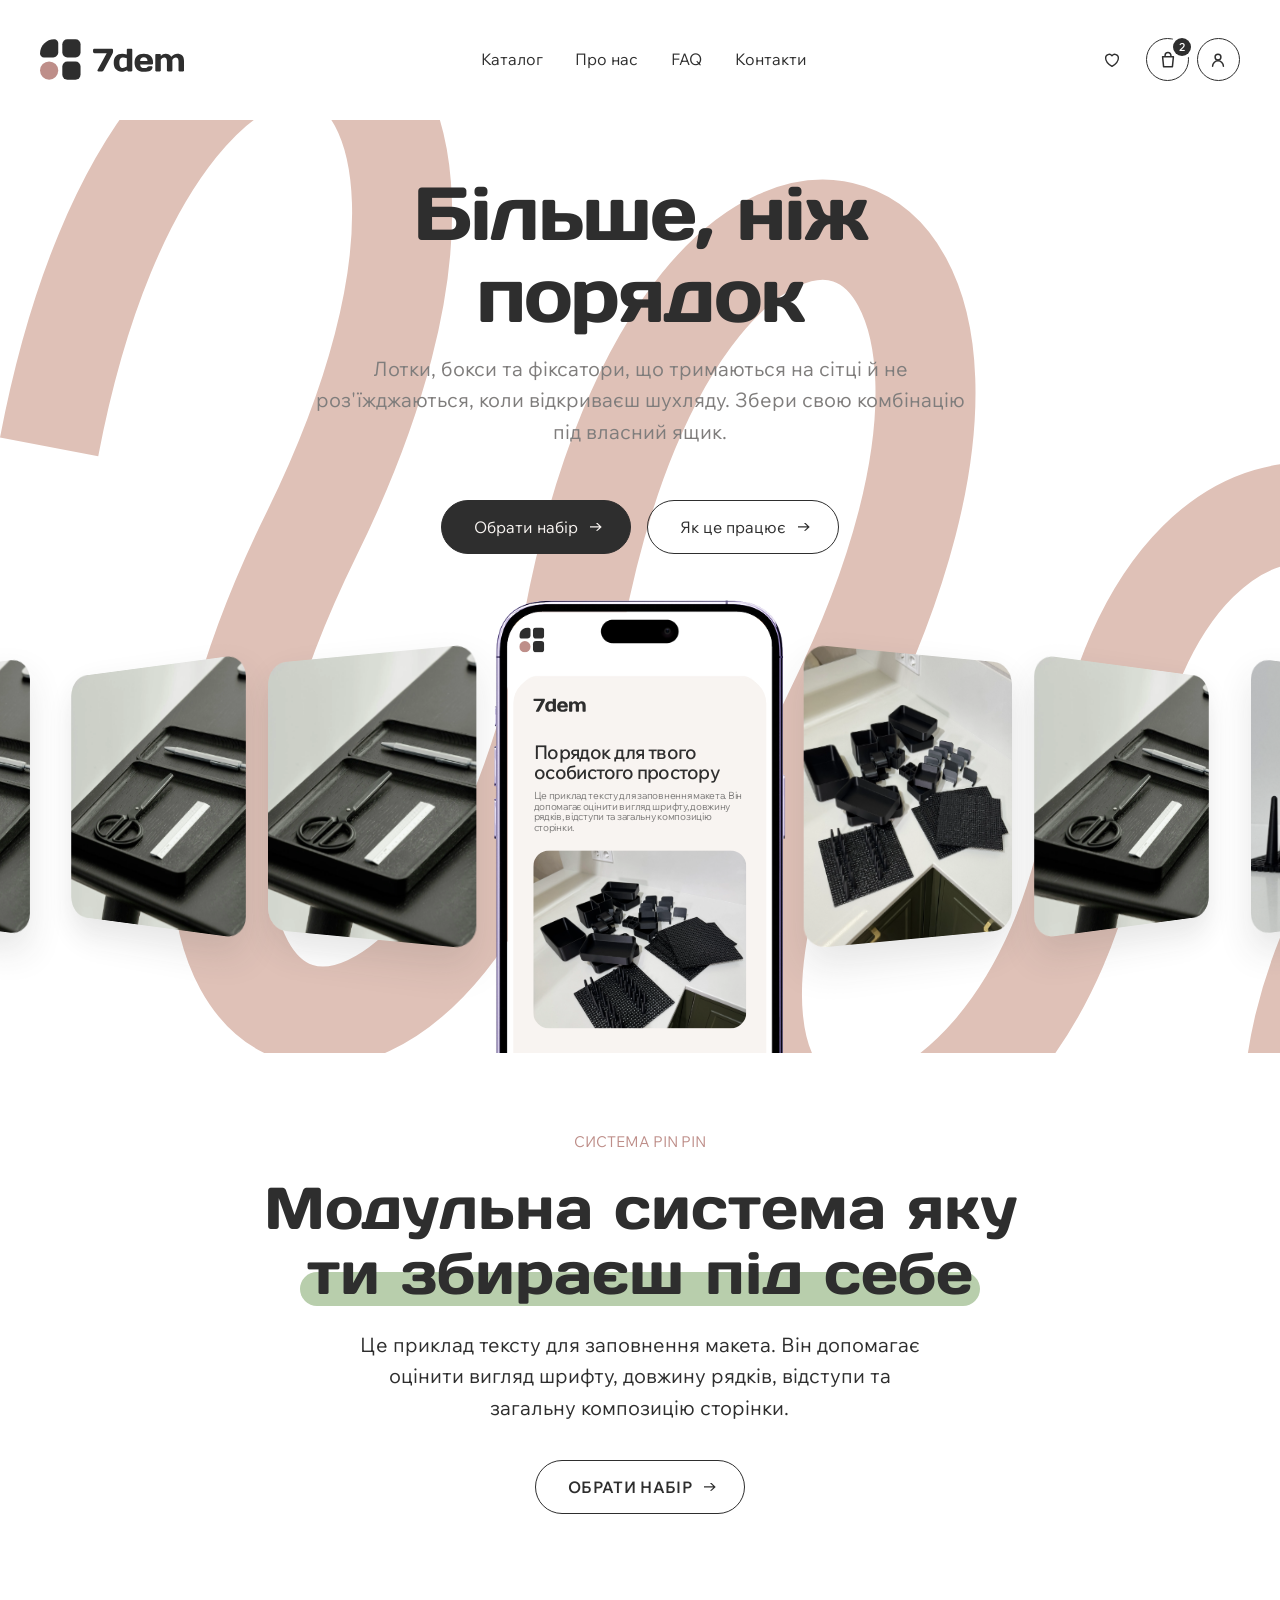
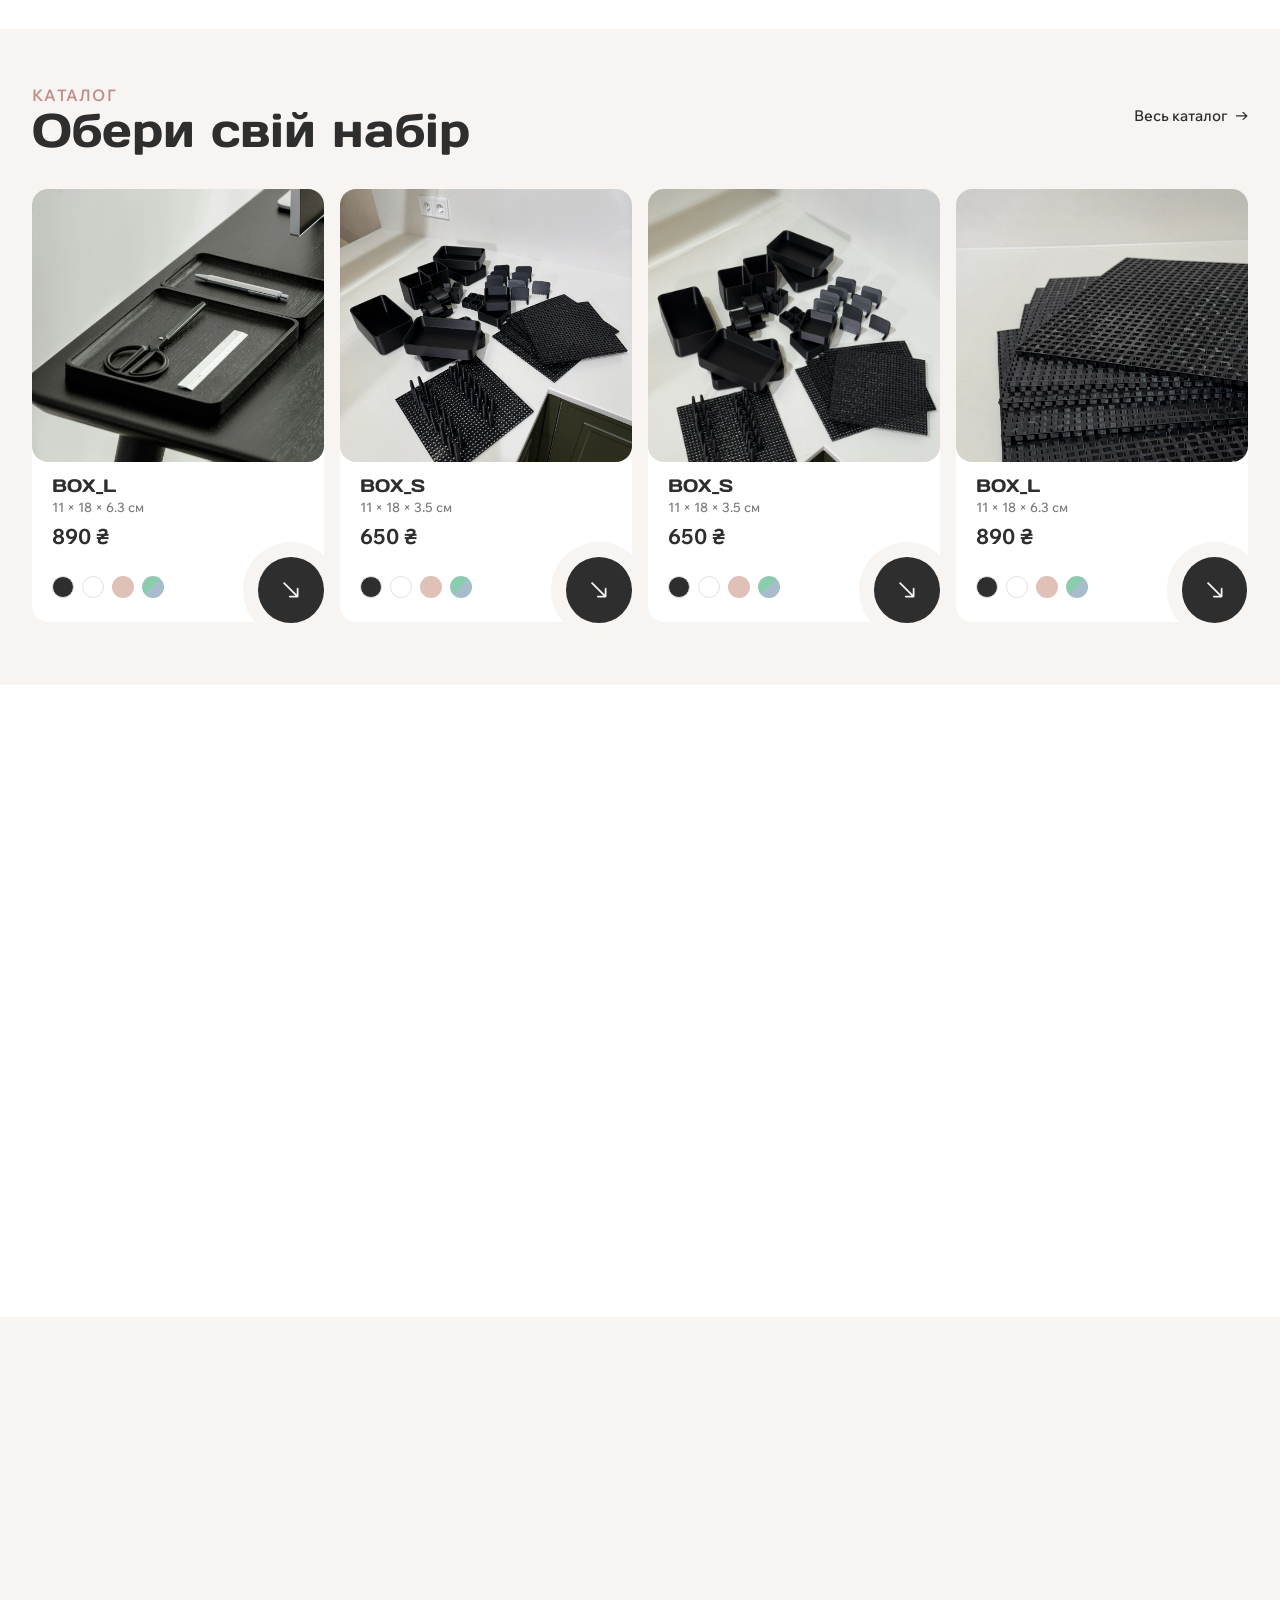
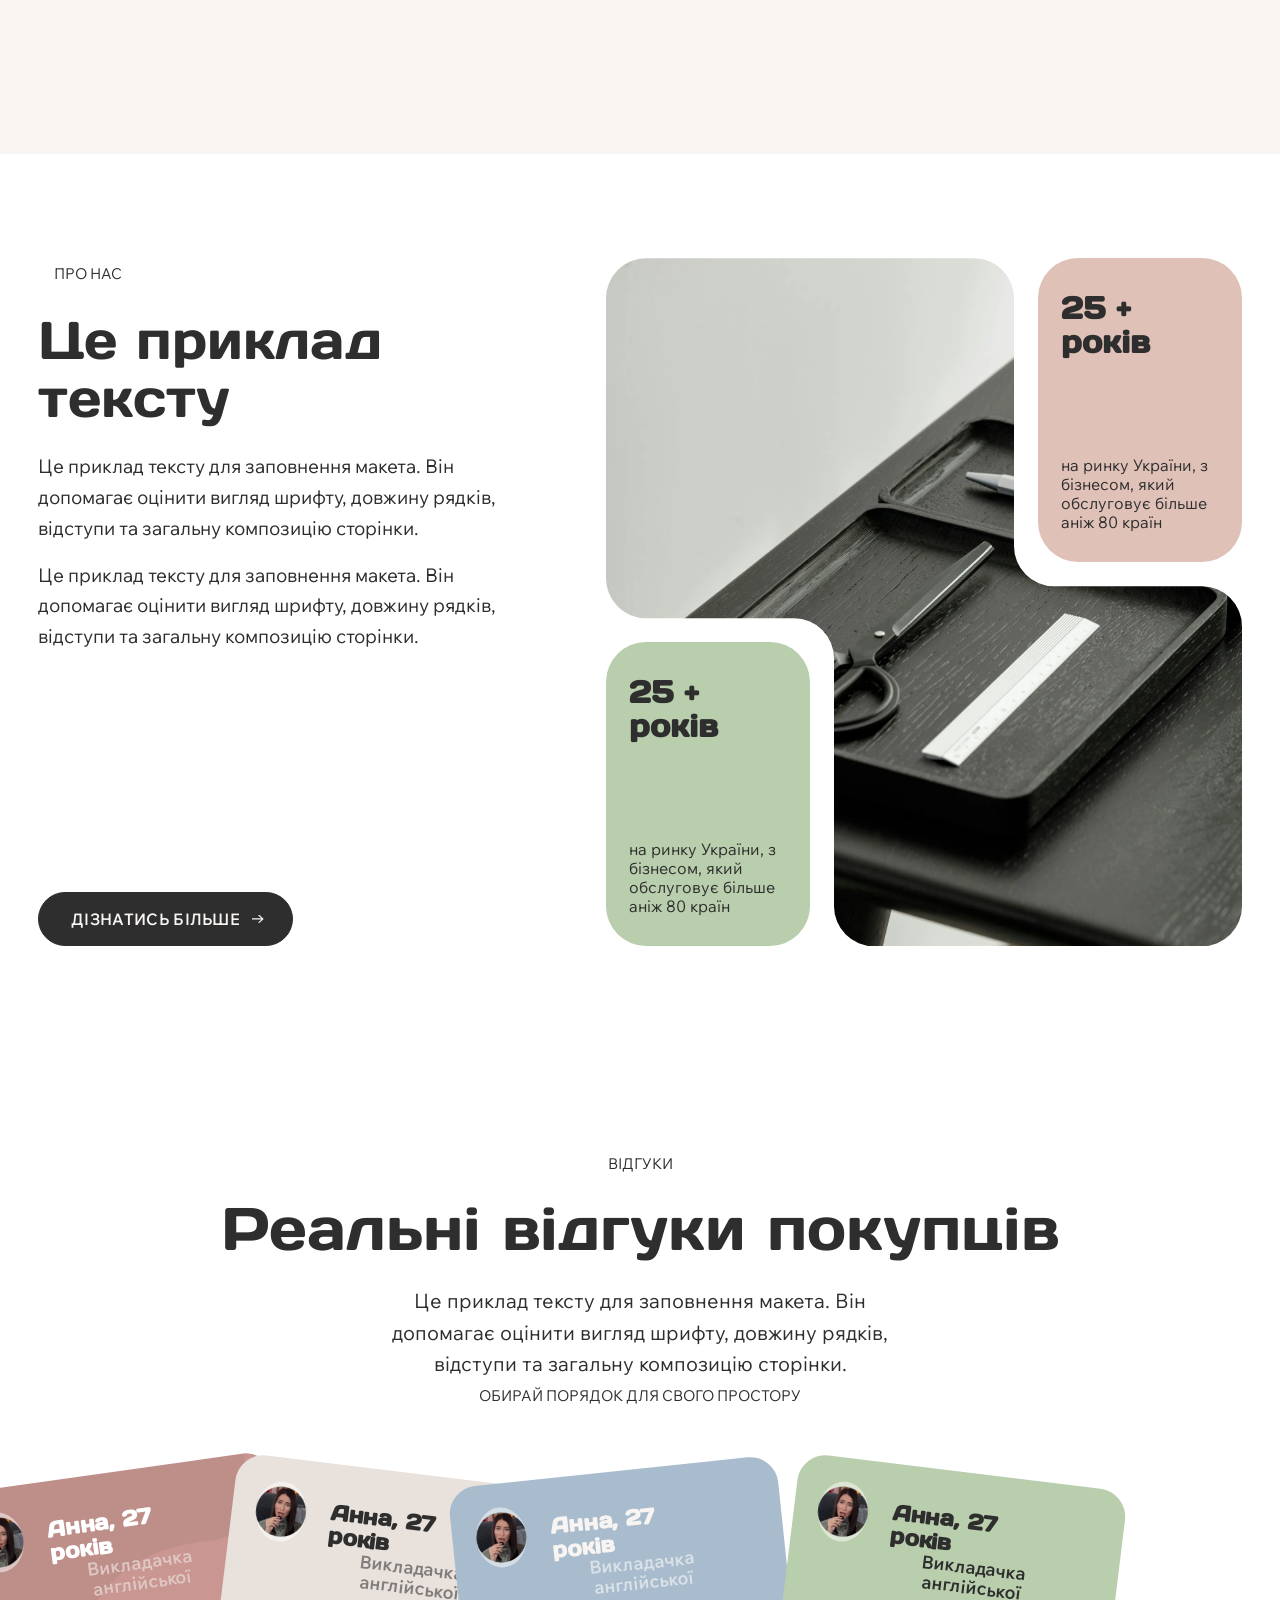
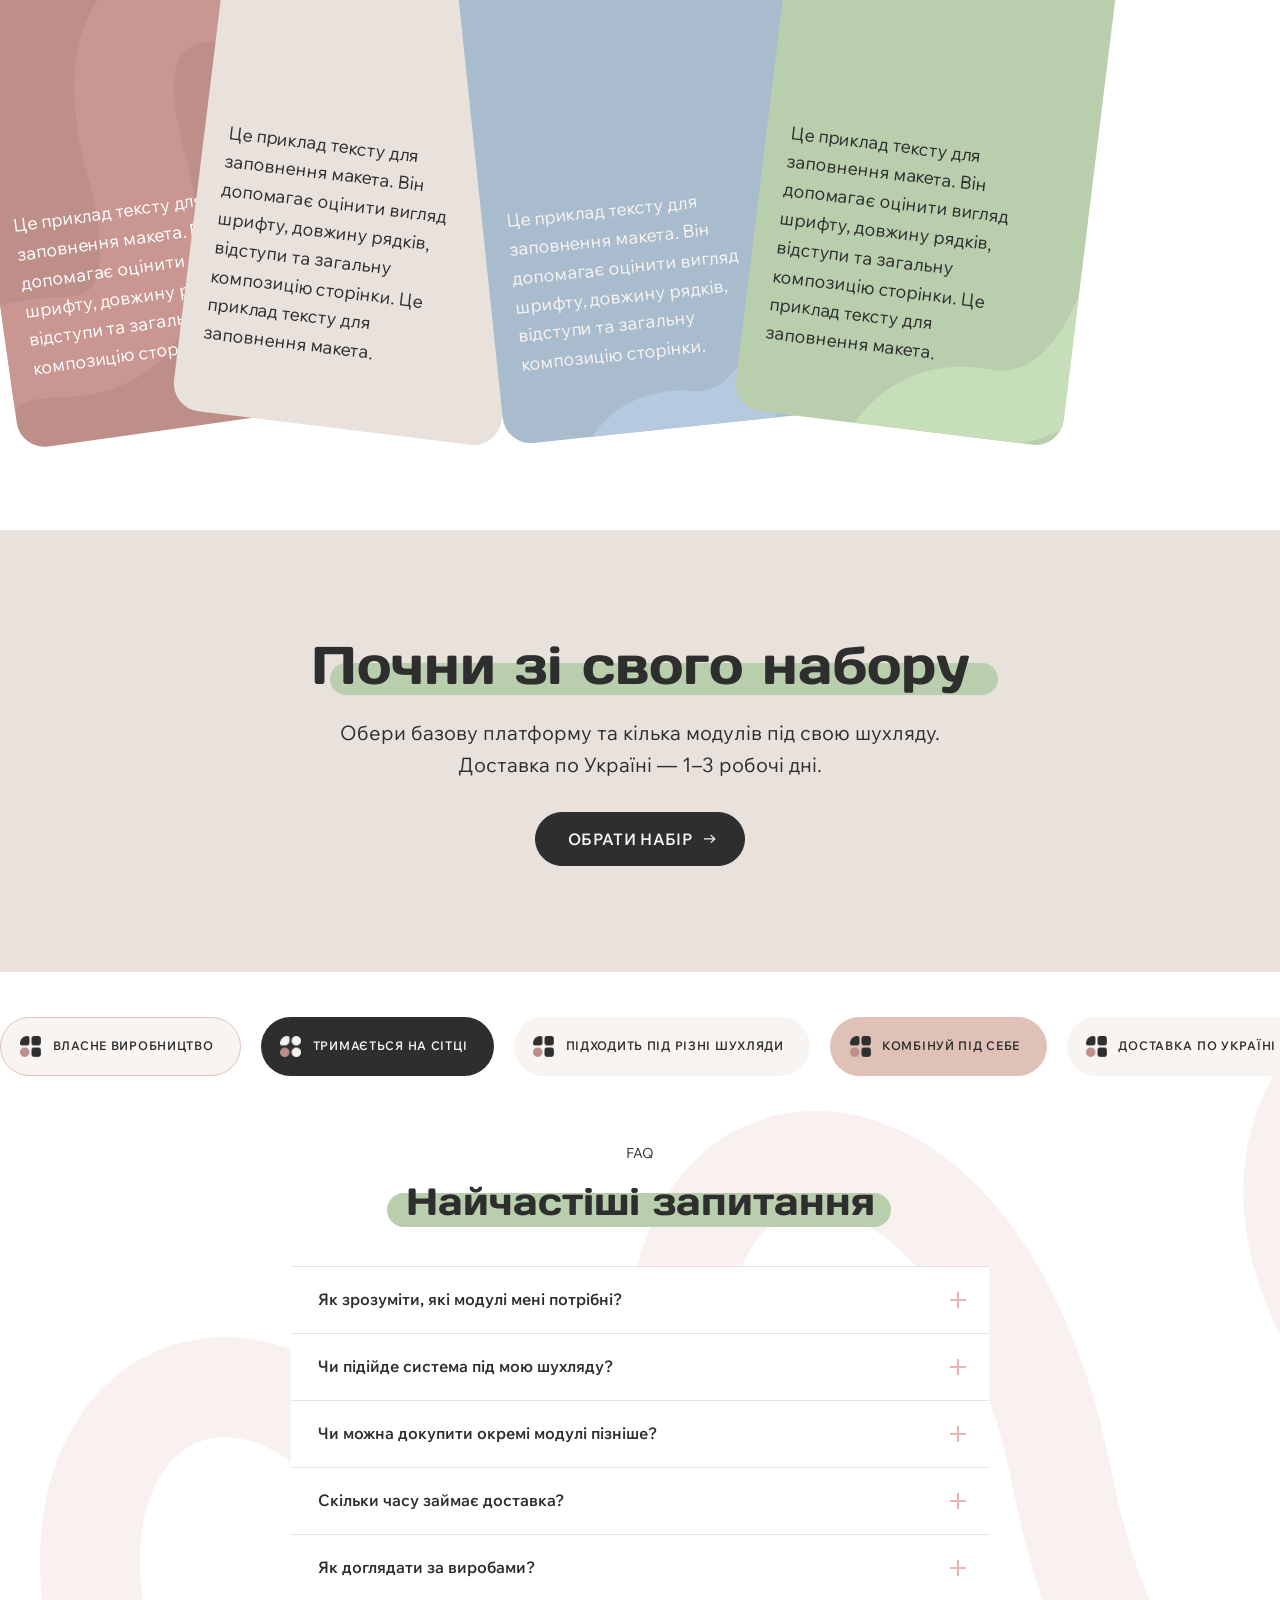
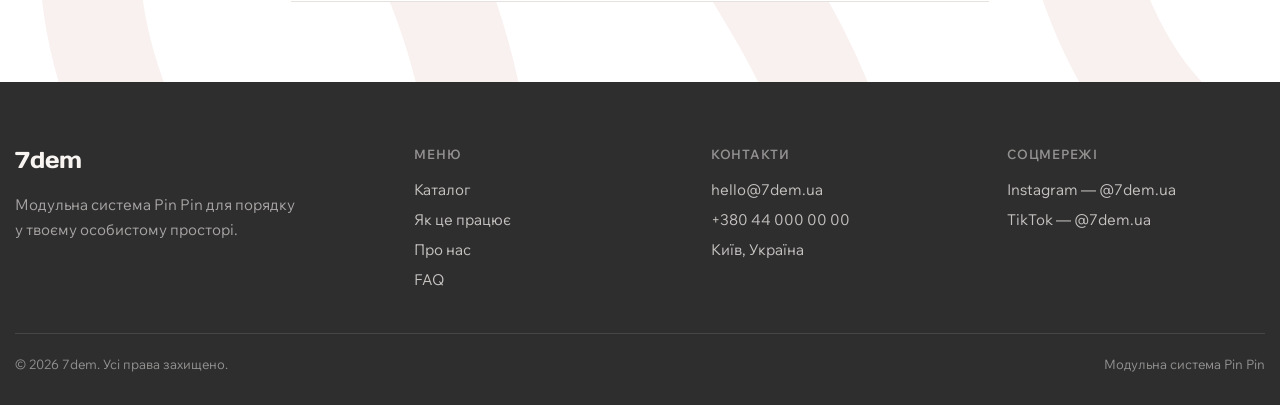
==== commit c3421b7e: "Updates" ====
--- a/index.html
+++ b/index.html
@@ -15,54 +15,55 @@
 			</style>
 		</noscript>
 		<title>Home Page</title>
-		<script type="module" crossorigin="" src="./js/index.min.js?v=1790601590796"></script>
-		<link rel="modulepreload" crossorigin="" href="./js/common.min.js?v=1790601590796">
-		<link rel="modulepreload" crossorigin="" href="./js/main.min.js?v=1790601590796">
-		<link rel="modulepreload" crossorigin="" href="./js/swiper.min.js?v=1790601590796">
-		<link rel="modulepreload" crossorigin="" href="./js/spollers.min.js?v=1790601590796">
-		<link rel="modulepreload" crossorigin="" href="./js/settext.min.js?v=1790601590796">
-		<link rel="modulepreload" crossorigin="" href="./js/faqpin.min.js?v=1790601590796">
-		<link rel="stylesheet" crossorigin="" href="./css/common.min.css?v=1790601590796">
-		<link rel="stylesheet" crossorigin="" href="./css/main.min.css?v=1790601590796">
-		<link rel="stylesheet" crossorigin="" href="./css/spollers.min.css?v=1790601590796">
-		<link rel="stylesheet" crossorigin="" href="./css/settext.min.css?v=1790601590796">
-		<link rel="stylesheet" crossorigin="" href="./css/faqpin.min.css?v=1790601590796">
-		<link rel="stylesheet" crossorigin="" href="./css/index.min.css?v=1790601590796">
+		<script type="module" crossorigin="" src="./js/index.min.js?v=1790682816132"></script>
+		<link rel="modulepreload" crossorigin="" href="./js/common.min.js?v=1790682816132">
+		<link rel="modulepreload" crossorigin="" href="./js/main.min.js?v=1790682816132">
+		<link rel="modulepreload" crossorigin="" href="./js/swiper.min.js?v=1790682816132">
+		<link rel="modulepreload" crossorigin="" href="./js/spollers.min.js?v=1790682816132">
+		<link rel="modulepreload" crossorigin="" href="./js/settext.min.js?v=1790682816132">
+		<link rel="modulepreload" crossorigin="" href="./js/faqpin.min.js?v=1790682816132">
+		<link rel="stylesheet" crossorigin="" href="./css/common.min.css?v=1790682816132">
+		<link rel="stylesheet" crossorigin="" href="./css/main.min.css?v=1790682816132">
+		<link rel="stylesheet" crossorigin="" href="./css/spollers.min.css?v=1790682816132">
+		<link rel="stylesheet" crossorigin="" href="./css/settext.min.css?v=1790682816132">
+		<link rel="stylesheet" crossorigin="" href="./css/faqpin.min.css?v=1790682816132">
+		<link rel="stylesheet" crossorigin="" href="./css/index.min.css?v=1790682816132">
 	</head>
 	<body>
 		<div class="wrapper">
-			<!-- Порт: src/shopify/relax-theme/sections/header.liquid (header_style relax), стилі — frontend/styles/header-relax.scss (2026-09-15 синхронізовано з ваніллю). -->
+			<!--
+Порт: src/shopify/relax-theme/sections/header.liquid (header_style relax), стилі — frontend/styles/header-relax.scss.
+2026-09-29 ваніль оновлено за редизайном (Homepage.png): логотип @img/logo.svg, меню з 4 пунктів,
+праворуч три іконки замість кнопок «Кошик»/«log in». Порт у тему ще НЕ синхронізовано.
+-->
 			<header data-fls-header="" data-fls-header-scroll="" class="header">
 				<div class="header__container">
 					<div class="header__content">
 						<!--
-Логотип: іконка 28.8×28.8 (розовий таб @img/logo-new.jpg) + напис «7dem» (вектор з @img/H1.svg)
-— пропорції старого logo.svg: іконка 28.8, проміжок ~9, напис 65
+Логотип — вміст @img/logo.svg інлайном (іконка + напис «7dem»): темні частини
+fill: currentColor (ховер і білий варіант у підвалі), кружечок — розовий класом
 -->
 						<a href="index.html" class="header__logo" aria-label="7dem">
-							<span class="header__logo-icon">
-								<picture>
-									<img alt="" width="165" height="155" src="./assets/img/logo-new.webp">
-								</picture>
-							</span>
-							<svg class="header__logo-text" viewbox="0 0 65 17" fill="none" xmlns="http://www.w3.org/2000/svg" aria-hidden="true">
-								<path d="M2.43858e-05 2.12626V1.06876C2.43858e-05 0.776259 0.108774 0.525009 0.326274 0.315009C0.543774 0.105009 0.798774 9.3542e-06 1.09127 9.3542e-06H13.14C13.4325 9.3542e-06 13.6838 0.105009 13.8938 0.315009C14.1113 0.525009 14.22 0.776259 14.22 1.06876V2.10376C14.22 2.62126 13.9913 3.30376 13.5338 4.15126L7.62752 15.075C7.24502 15.78 6.75377 16.1325 6.15377 16.1325H3.84752C3.54752 16.1325 3.33377 16.035 3.20627 15.84C3.08627 15.6375 3.08627 15.42 3.20627 15.1875L9.70877 3.18376H1.09127C0.783774 3.18376 0.525024 3.08251 0.315024 2.88001C0.105024 2.67001 2.43858e-05 2.41876 2.43858e-05 2.12626ZM20.0903 16.3575C18.5228 16.3575 17.2103 15.8063 16.1528 14.7038C15.1028 13.6013 14.5778 12.0225 14.5778 9.96751C14.5778 7.90501 15.1215 6.32626 16.209 5.23126C17.304 4.12876 18.774 3.57751 20.619 3.57751C21.5715 3.57751 22.6553 3.76876 23.8703 4.15126V0.697509C23.8703 0.495009 23.934 0.330009 24.0615 0.202509C24.1965 0.0675093 24.3615 9.3542e-06 24.5565 9.3542e-06H27.0653C27.2678 9.3542e-06 27.4328 0.0675093 27.5603 0.202509C27.6953 0.330009 27.7628 0.495009 27.7628 0.697509V15.4463C27.7628 15.6413 27.6953 15.8063 27.5603 15.9413C27.4328 16.0688 27.2678 16.1325 27.0653 16.1325H24.9053C24.7028 16.1325 24.5378 16.0688 24.4103 15.9413C24.2828 15.8063 24.219 15.6413 24.219 15.4463V15.0975C23.034 15.9375 21.6578 16.3575 20.0903 16.3575ZM21.429 6.30001C20.394 6.30001 19.6628 6.59251 19.2353 7.17751C18.8078 7.75501 18.594 8.68501 18.594 9.96751C18.594 11.25 18.7965 12.1838 19.2015 12.7688C19.6065 13.3538 20.214 13.6463 21.024 13.6463C21.8415 13.6463 22.7903 13.3088 23.8703 12.6338V6.75001C22.9028 6.45001 22.089 6.30001 21.429 6.30001ZM30.9893 14.715C29.8343 13.62 29.2568 12.045 29.2568 9.99001C29.2568 7.92751 29.838 6.34501 31.0005 5.24251C32.163 4.13251 33.7755 3.57751 35.838 3.57751C37.9005 3.57751 39.5093 4.11751 40.6643 5.19751C41.8193 6.27001 42.3968 7.81126 42.3968 9.82126V10.4625C42.3968 10.665 42.3293 10.8338 42.1943 10.9688C42.0668 11.0963 41.9018 11.16 41.6993 11.16H33.228C33.303 12.0825 33.5655 12.7538 34.0155 13.1738C34.473 13.5938 35.2005 13.8038 36.198 13.8038C37.1955 13.8038 37.878 13.5788 38.2455 13.1288C38.613 12.6788 39.0668 12.45 39.6068 12.4425H41.283C41.4855 12.4425 41.6505 12.51 41.778 12.645C41.913 12.7725 41.9805 12.9375 41.9805 13.14C41.9805 15.2925 39.9293 16.365 35.8268 16.3575C33.7568 16.3575 32.1443 15.81 30.9893 14.715ZM33.2055 8.78626H38.4368C38.3618 7.01626 37.4918 6.13126 35.8268 6.13126C34.1693 6.13126 33.2955 7.01626 33.2055 8.78626ZM43.8908 15.4463V4.50001C43.8908 4.29751 43.9545 4.13251 44.082 4.00501C44.217 3.87001 44.382 3.80251 44.577 3.80251H47.097C47.2995 3.80251 47.4645 3.87001 47.592 4.00501C47.7195 4.13251 47.7833 4.29751 47.7833 4.50001V5.20876C48.3233 4.68376 48.852 4.28251 49.3695 4.00501C49.8945 3.72001 50.5245 3.57751 51.2595 3.57751C53.007 3.57751 54.3308 4.29751 55.2308 5.73751C56.6258 4.29001 58.0545 3.57001 59.517 3.57751C60.987 3.57751 62.1458 4.02001 62.9933 4.90501C63.8483 5.78251 64.2758 7.14376 64.2758 8.98876V15.4463C64.2758 15.6488 64.212 15.8138 64.0845 15.9413C63.957 16.0688 63.792 16.1325 63.5895 16.1325H61.0808C60.8783 16.1325 60.7095 16.0688 60.5745 15.9413C60.447 15.8063 60.3833 15.6413 60.3833 15.4463V8.98876C60.3833 7.18876 59.7308 6.29251 58.4258 6.30001C57.6308 6.30001 56.8095 6.87376 55.962 8.02126C56.007 8.34376 56.0295 8.66626 56.0295 8.98876V15.4463C56.0295 15.6488 55.962 15.8138 55.827 15.9413C55.6995 16.0688 55.5383 16.1325 55.3433 16.1325H52.8345C52.632 16.1325 52.4633 16.0688 52.3283 15.9413C52.2008 15.8063 52.137 15.6413 52.137 15.4463V8.98876C52.137 7.18876 51.4845 6.29251 50.1795 6.30001C49.347 6.30001 48.5483 6.83626 47.7833 7.90876V15.4463C47.7833 15.6488 47.7158 15.8138 47.5808 15.9413C47.4533 16.0688 47.292 16.1325 47.097 16.1325H44.577C44.3745 16.1325 44.2095 16.0688 44.082 15.9413C43.9545 15.8138 43.8908 15.6488 43.8908 15.4463Z" fill="currentColor"></path>
+							<svg class="header__logo-img" viewbox="0 0 105 29" fill="none" xmlns="http://www.w3.org/2000/svg" aria-hidden="true">
+								<path d="M0 10.2426C0 4.64098 4.541 0.0999756 10.1426 0.0999756C11.6986 0.0999756 12.96 1.36136 12.96 2.91737V9.45997C12.96 11.4482 11.3482 13.06 9.36 13.06H2.81739C1.26139 13.06 0 11.7986 0 10.2426Z" fill="currentColor"></path>
+								<rect x="15.8401" y="0.0999756" width="12.96" height="12.96" rx="3.6" fill="currentColor"></rect>
+								<circle class="header__logo-dot" cx="6.48" cy="22.4199" r="6.48"></circle>
+								<rect x="15.8401" y="15.9399" width="12.96" height="12.96" rx="3.6" fill="currentColor"></rect>
+								<path d="M37.6649 8.99375V7.93625C37.6649 7.64375 37.7737 7.3925 37.9912 7.1825C38.2087 6.9725 38.4637 6.8675 38.7562 6.8675H50.8049C51.0974 6.8675 51.3487 6.9725 51.5587 7.1825C51.7762 7.3925 51.8849 7.64375 51.8849 7.93625V8.97125C51.8849 9.48875 51.6562 10.1712 51.1987 11.0187L45.2924 21.9425C44.9099 22.6475 44.4187 23 43.8187 23H41.5124C41.2124 23 40.9987 22.9025 40.8712 22.7075C40.7512 22.505 40.7512 22.2875 40.8712 22.055L47.3737 10.0512H38.7562C38.4487 10.0512 38.1899 9.95 37.9799 9.7475C37.7699 9.5375 37.6649 9.28625 37.6649 8.99375ZM57.8704 23.225C56.3029 23.225 54.9904 22.6737 53.9329 21.5712C52.8829 20.4687 52.3579 18.89 52.3579 16.835C52.3579 14.7725 52.9016 13.1937 53.9891 12.0987C55.0841 10.9962 56.5541 10.445 58.3991 10.445C59.3516 10.445 60.4354 10.6362 61.6504 11.0187V7.565C61.6504 7.3625 61.7141 7.1975 61.8416 7.07C61.9766 6.935 62.1416 6.8675 62.3366 6.8675H64.8454C65.0479 6.8675 65.2129 6.935 65.3404 7.07C65.4754 7.1975 65.5429 7.3625 65.5429 7.565V22.3137C65.5429 22.5087 65.4754 22.6737 65.3404 22.8087C65.2129 22.9362 65.0479 23 64.8454 23H62.6854C62.4829 23 62.3179 22.9362 62.1904 22.8087C62.0629 22.6737 61.9991 22.5087 61.9991 22.3137V21.965C60.8141 22.805 59.4379 23.225 57.8704 23.225ZM59.2091 13.1675C58.1741 13.1675 57.4429 13.46 57.0154 14.045C56.5879 14.6225 56.3741 15.5525 56.3741 16.835C56.3741 18.1175 56.5766 19.0512 56.9816 19.6362C57.3866 20.2212 57.9941 20.5137 58.8041 20.5137C59.6216 20.5137 60.5704 20.1762 61.6504 19.5012V13.6175C60.6829 13.3175 59.8691 13.1675 59.2091 13.1675ZM68.8846 21.5825C67.7296 20.4875 67.1521 18.9125 67.1521 16.8575C67.1521 14.795 67.7333 13.2125 68.8958 12.11C70.0583 11 71.6708 10.445 73.7333 10.445C75.7958 10.445 77.4046 10.985 78.5596 12.065C79.7146 13.1375 80.2921 14.6787 80.2921 16.6887V17.33C80.2921 17.5325 80.2246 17.7012 80.0896 17.8362C79.9621 17.9637 79.7971 18.0275 79.5946 18.0275H71.1233C71.1983 18.95 71.4608 19.6212 71.9108 20.0412C72.3683 20.4612 73.0958 20.6712 74.0933 20.6712C75.0908 20.6712 75.7733 20.4462 76.1408 19.9962C76.5083 19.5462 76.9621 19.3175 77.5021 19.31H79.1783C79.3808 19.31 79.5458 19.3775 79.6733 19.5125C79.8083 19.64 79.8758 19.805 79.8758 20.0075C79.8758 22.16 77.8246 23.2325 73.7221 23.225C71.6521 23.225 70.0396 22.6775 68.8846 21.5825ZM71.1008 15.6537H76.3321C76.2571 13.8837 75.3871 12.9987 73.7221 12.9987C72.0646 12.9987 71.1908 13.8837 71.1008 15.6537ZM81.9013 22.3137V11.3675C81.9013 11.165 81.965 11 82.0925 10.8725C82.2275 10.7375 82.3925 10.67 82.5875 10.67H85.1075C85.31 10.67 85.475 10.7375 85.6025 10.8725C85.73 11 85.7938 11.165 85.7938 11.3675V12.0762C86.3338 11.5512 86.8625 11.15 87.38 10.8725C87.905 10.5875 88.535 10.445 89.27 10.445C91.0175 10.445 92.3413 11.165 93.2413 12.605C94.6363 11.1575 96.065 10.4375 97.5275 10.445C98.9975 10.445 100.156 10.8875 101.004 11.7725C101.859 12.65 102.286 14.0112 102.286 15.8562V22.3137C102.286 22.5162 102.223 22.6812 102.095 22.8087C101.968 22.9362 101.803 23 101.6 23H99.0913C98.8888 23 98.72 22.9362 98.585 22.8087C98.4575 22.6737 98.3938 22.5087 98.3938 22.3137V15.8562C98.3938 14.0562 97.7413 13.16 96.4363 13.1675C95.6413 13.1675 94.82 13.7412 93.9725 14.8887C94.0175 15.2112 94.04 15.5337 94.04 15.8562V22.3137C94.04 22.5162 93.9725 22.6812 93.8375 22.8087C93.71 22.9362 93.5488 23 93.3538 23H90.845C90.6425 23 90.4738 22.9362 90.3388 22.8087C90.2113 22.6737 90.1475 22.5087 90.1475 22.3137V15.8562C90.1475 14.0562 89.495 13.16 88.19 13.1675C87.3575 13.1675 86.5588 13.7037 85.7938 14.7762V22.3137C85.7938 22.5162 85.7263 22.6812 85.5913 22.8087C85.4638 22.9362 85.3025 23 85.1075 23H82.5875C82.385 23 82.22 22.9362 82.0925 22.8087C81.965 22.6812 81.9013 22.5162 81.9013 22.3137Z" fill="currentColor"></path>
 							</svg>
 						</a>
 						<div class="header__menu menu">
 							<nav class="menu__body">
 								<ul class="menu__list">
+									<!-- 2026-09-29 редизайн: «Як це працює» і «Доставка» з шапки прибрано (лишились у підвалі) -->
 									<li class="menu__item">
 										<a href="cataloge.html" class="menu__link">Каталог</a>
-									</li>
-									<li class="menu__item">
-										<a href="#" class="menu__link">Як це працює</a>
 									</li>
 									<li class="menu__item">
 										<a href="about.html" class="menu__link">Про нас</a>
 									</li>
 									<li class="menu__item">
-										<a href="#" class="menu__link">Доставка</a>
+										<a href="faq.html" class="menu__link">FAQ</a>
 									</li>
 									<li class="menu__item">
 										<a href="#" class="menu__link">Контакти</a>
@@ -78,33 +79,38 @@
 </fetch>
 -->
 						<div class="header__actions">
-							<!-- У ванілі — посилання на сторінку кошика (custom/cartlist); у темі кошик відкриває вендорський cart-drawer -->
-							<a href="cart.html" data-fls-dynamic=".menu__actions-mob, 768" data-fls-button="" class="header__button button button--padding-one button--border-color-two">
-								Кошик
-								<span>0</span>
-							</a>
-							<!--
-«log in» веде на ванільну сторінку входу (custom/authform). У темі тут shopify-account.
-locals user (лише ваніль, сторінки кабінету) — «увійшла» клієнтка: ім'я замість log in і посилання в кабінет.
-Лише через typeof: голий плейсхолдер незаданого local у strictMode posthtml-expressions валить збірку
--->
-							<a href="login.html" data-fls-dynamic=".menu__actions-mob, 768" data-fls-button="" class="header__button button button--padding-one button--border-color-one button--background-black">
-								log in
-								<svg aria-hidden="true" viewbox="0 0 12 8" xmlns="http://www.w3.org/2000/svg">
-									<path d="M7.60003 7.87195H5.93602L9.96803 3.93595L5.93602 -5.19753e-05H7.60003L11.696 3.93595L7.60003 7.87195ZM10.208 4.51195H2.44379e-05V3.35995H10.208V4.51195Z"></path>
-								</svg>
-							</a>
 							<!--
 «Збережене»: лічильник оновлює layout/bookmarks (localStorage),
 атрибут data-fls-bookmarks-count і підвантажує цей модуль на кожній сторінці
 -->
 							<a href="saved.html" class="header__saved" aria-label="Збережене">
 								<svg viewbox="0 0 24 24" fill="none" aria-hidden="true">
-									<path d="M5 7.8C5 6.12 5 5.28 5.33 4.64C5.61 4.07 6.07 3.61 6.64 3.33C7.28 3 8.12 3 9.8 3H14.2C15.88 3 16.72 3 17.36 3.33C17.93 3.61 18.39 4.07 18.67 4.64C19 5.28 19 6.12 19 7.8V21L12 17L5 21V7.8Z" stroke="currentColor" stroke-width="1.5" stroke-linecap="round" stroke-linejoin="round"></path>
+									<path d="M12 20.5S3.5 15.4 3.5 9.2A4.7 4.7 0 0 1 12 6.4a4.7 4.7 0 0 1 8.5 2.8c0 6.2-8.5 11.3-8.5 11.3Z" stroke="currentColor" stroke-width="1.8" stroke-linejoin="round"></path>
 								</svg>
-								<span class="header__saved-count" data-fls-bookmarks-count="" hidden>0</span>
+								<span class="header__count header__count--saved" data-fls-bookmarks-count="" hidden>0</span>
 							</a>
-							<button type="button" data-fls-menu="" class="menu__icon icon-menu">
+							<!--
+Кошик: у ванілі — посилання на сторінку кошика (custom/cartlist), лічильник статичний
+(як у макеті); у темі кошик відкриває вендорський cart-drawer, число — cart.item_count
+-->
+							<a href="cart.html" class="header__circle" aria-label="Кошик">
+								<svg viewbox="0 0 24 24" fill="none" aria-hidden="true">
+									<path d="M8.5 8V6.5a3.5 3.5 0 0 1 7 0V8M5.5 8h13l-1.2 12h-10.6L5.5 8Z" stroke="currentColor" stroke-width="1.8" stroke-linecap="round" stroke-linejoin="round"></path>
+								</svg>
+								<span class="header__count">2</span>
+							</a>
+							<!--
+Кабінет: веде на ванільну сторінку входу (custom/authform). locals user (лише ваніль,
+сторінки кабінету) — «увійшла» клієнтка: посилання одразу в кабінет. Лише через typeof:
+голий плейсхолдер незаданого local у strictMode posthtml-expressions валить збірку
+-->
+							<a href="login.html" class="header__circle" aria-label="Увійти">
+								<svg viewbox="0 0 24 24" fill="none" aria-hidden="true">
+									<circle cx="12" cy="8.5" r="3.5" stroke="currentColor" stroke-width="1.8"></circle>
+									<path d="M5.5 19.5a6.5 6.5 0 0 1 13 0" stroke="currentColor" stroke-width="1.8" stroke-linecap="round"></path>
+								</svg>
+							</a>
+							<button type="button" data-fls-menu="" class="menu__icon icon-menu" aria-label="Меню">
 								<span></span>
 							</button>
 						</div>
--- a/css/common.min.css
+++ b/css/common.min.css
@@ -1 +1 @@
-.button{display:inline-flex;border-radius:62.4375rem;border-color:transparent;border-style:solid;border-width:.09375rem;transition:all .3s;background:transparent;column-gap:.75rem}.button svg{align-self:center;width:.75rem;height:.5rem;fill:none}.button svg path{fill:var(--main-color)}.button--fw{width:100%}.button--padding-one{padding-inline:1.375rem;padding-block:.75rem}.button--padding-two{padding-block:1.125rem;padding-left:2rem;padding-right:1.75rem}.button--padding-three{padding-inline:1.5rem;padding-block:1rem}.button--border-color-one{border-color:var(--main-color)}.button--border-color-two{border-color:var(--color-hairline)}.button--border-color-three{border-color:#be8e89}.button--background-black{background:var(--main-color);color:var(--color-bone)}.button--background-black svg path{fill:var(--color-bone)}.button--background-lightred{background:#be8e89;color:var(--color-bone)}.button--background-lightred svg path{fill:var(--color-bone)}@media (any-hover:hover){.button:hover{background:var(--color-rose);color:var(--main-color)}.button:hover svg path{fill:var(--main-color)}}@media (any-hover:hover),(pointer:fine){html:not([data-fls-touch]) .button--background-black:hover{background:transparent;color:var(--main-color)}html:not([data-fls-touch]) .button--background-black:hover svg path{fill:var(--main-color)}html:not([data-fls-touch]) .button--background-lightred:hover{background:transparent;color:var(--main-color)}html:not([data-fls-touch]) .button--background-lightred:hover svg path{fill:var(--main-color)}}+.button{display:inline-flex;border-radius:62.4375rem;border-color:transparent;border-style:solid;border-width:.09375rem;transition:all .3s;background:transparent;column-gap:.75rem}.button svg{align-self:center;width:.75rem;height:.5rem;fill:none}.button svg path{fill:var(--main-color)}.button--fw{width:100%}.button--caps{align-items:center;justify-content:center;padding-block:1.1875rem;padding-inline:1.75rem;font-weight:600;line-height:1.2;letter-spacing:.02em;text-transform:uppercase}.button--padding-one{padding-inline:1.375rem;padding-block:.75rem}.button--padding-two{padding-block:1.125rem;padding-left:2rem;padding-right:1.75rem}.button--padding-three{padding-inline:1.5rem;padding-block:1rem}.button--border-color-one{border-color:var(--main-color)}.button--border-color-two{border-color:var(--color-hairline)}.button--border-color-three{border-color:#be8e89}.button--background-black{background:var(--main-color);color:var(--color-bone)}.button--background-black svg path{fill:var(--color-bone)}.button--background-lightred{background:#be8e89;color:var(--color-bone)}.button--background-lightred svg path{fill:var(--color-bone)}@media (width < 20em){.button--caps{font-size:.6875rem}}@media (width >= 20em) and (width < 90em){.button--caps{font-size:clamp(.6875rem,.66964rem + .08929vw,.75rem)}}@media (width >= 90em){.button--caps{font-size:.75rem}}@media (any-hover:hover){.button:hover{background:var(--color-rose);color:var(--main-color)}.button:hover svg path{fill:var(--main-color)}}@media (any-hover:hover),(pointer:fine){html:not([data-fls-touch]) .button--background-black:hover{background:transparent;color:var(--main-color)}html:not([data-fls-touch]) .button--background-black:hover svg path{fill:var(--main-color)}html:not([data-fls-touch]) .button--background-lightred:hover{background:transparent;color:var(--main-color)}html:not([data-fls-touch]) .button--background-lightred:hover svg path{fill:var(--main-color)}}
--- a/css/main.min.css
+++ b/css/main.min.css
@@ -1 +1 @@
-@import url("https://fonts.googleapis.com/css2?family=Wix%20Madefor%20Text:wght@400;500;600;700&display=swap");@import url("https://fonts.googleapis.com/css2?family=Days%20One:wght@400&display=swap");*{padding:0;margin:0;border:0}*,:after,:before{box-sizing:border-box}:after,:before{display:inline-block}body,html{height:100%}body{line-height:1;scrollbar-gutter:stable;-ms-text-size-adjust:100%;-moz-text-size-adjust:100%;-webkit-text-size-adjust:100%;-webkit-font-smoothing:antialiased;-moz-osx-font-smoothing:grayscale}button,input,textarea{font-family:inherit;font-size:inherit;line-height:inherit;color:inherit;background-color:transparent}input,textarea{width:100%}label{display:inline-block}button,option,select{cursor:pointer}a{display:inline-block;color:inherit;text-decoration:none}li{list-style:none}img{max-width:100%;height:auto;vertical-align:middle}h1,h2,h3,h4,h5,h6{font-weight:inherit;font-size:inherit}address{font-style:normal}:root{--font-family:"Wix Madefor Text", sans-serif;--font-size:1rem;--main-color:#2e2e2e;--color-bone:#f8f4f1;--color-blush:#dfc1b7;--color-clay:#cfa897;--color-rose:#be8e89;--color-white:#fff;--color-ink-muted:#7f7d7c;--color-ink-muted-two:gray;--color-hairline:#e5e1de;--color-sage:#88ceac;--color-sagetwo:#b8ceac;--color-sky:#a8bcce;--color-coral:#e8b4b0}body{color:var(--main-color);font-family:var(--font-family);font-size:var(--font-size);min-width:20rem}[data-fls-scrolllock] body{overflow:hidden;touch-action:none;overscroll-behavior:none}.wrapper{min-height:100%;display:flex;flex-direction:column;overflow:clip}.wrapper>main{flex:1 1 auto}.wrapper>*{min-width:0}[class*=__container]{max-width:76.875rem}[class*=__container--eight],[class*=__container--five],[class*=__container--four],[class*=__container--nine],[class*=__container--seven],[class*=__container--six],[class*=__container--three],[class*=__container--two],[class*=__container]{margin:0 auto;padding-left:.9375rem;padding-right:.9375rem}[class*=__container--two]{max-width:57.1875rem}[class*=__container--three]{max-width:77.875rem}[class*=__container--four]{max-width:76.8125rem}[class*=__container--five]{max-width:77.125rem}[class*=__container--six]{max-width:85.414375rem}[class*=__container--seven]{max-width:58.125rem}[class*=__container--eight]{max-width:85.875rem}[class*=__container--nine]{max-width:78.125rem}.menu__list{display:flex;align-items:center;flex-wrap:wrap;row-gap:.1875rem}.menu__link{font-weight:500;line-height:1;transition:all .3s;padding-top:.3125rem;padding-bottom:.3125rem}.icon-menu{display:none}.header{--header-height:8rem;--header-bg:#fff;position:fixed;top:0;left:0;width:100%;z-index:50;background:var(--header-bg)}.header__content{display:flex;justify-content:space-between;align-items:center;min-height:var(--header-height);transition:min-height .3s;column-gap:.75rem}.header__logo{flex:0 0 auto;display:inline-flex;align-items:center;column-gap:.5625rem;color:var(--main-color);transition:color .3s}.header__logo-icon{flex:0 0 auto;display:block;width:1.8rem;height:1.8rem;overflow:hidden;border-radius:22%}.header__logo-icon img{display:block;width:auto;height:100%;max-width:none}.header__logo-text{flex:0 0 auto;display:block;width:4.0625rem;height:auto}.header__actions{display:flex;align-items:center;column-gap:1.1875rem}.header__button{flex:0 0 auto;white-space:nowrap;font-weight:600;line-height:1.2;letter-spacing:.06em;text-transform:uppercase;align-items:center}.header__button span{display:grid;padding-block:.21875rem;padding-inline:.46875rem;border-radius:62.4375rem;background:#2e2e2e;color:var(--color-bone);transition:all .3s;font-weight:600;font-size:.75rem}.header__button span,.header__saved{justify-content:center;align-items:center}.header__saved{position:relative;flex:0 0 auto;display:inline-flex;width:3rem;height:3rem;border:.09375rem solid var(--color-hairline);border-radius:50%;color:var(--main-color);transition:background-color .3s,border-color .3s,color .3s}.header__saved svg{width:1.375rem;height:1.375rem}.header__saved-count{position:absolute;top:-.3125rem;right:-.3125rem;display:grid;place-items:center;min-width:1.25rem;height:1.25rem;padding-inline:.3125rem;border-radius:62.4375rem;background:var(--main-color);color:var(--color-bone);box-shadow:0 0 0 .125rem var(--header-bg);font-size:.6875rem;font-weight:600;line-height:1}.header__saved-count[hidden]{display:none}[data-fls-header-scroll].--header-scroll{--header-height:5rem}[data-fls-header-scroll-show].--header-scroll{transition:translate .3s;translate:0 -100%}[data-fls-header-scroll-show].--header-show{translate:0 0}.footer{background:var(--main-color);color:var(--color-bone)}.footer__container{max-width:85.875rem}.footer__top{display:grid;grid-template-columns:1.4fr 1fr 1fr 1fr}.footer__brand{display:flex;flex-direction:column}.footer__logo{font-family:Days One,sans-serif;font-weight:400;color:var(--color-bone)}.footer__logo:not(:last-child){margin-bottom:1.25rem}.footer__tagline{color:hsla(26,33%,96%,.6);line-height:1.7;max-width:17.5rem}.footer__col{display:flex;flex-direction:column;min-width:0}.footer__heading{color:hsla(26,33%,96%,.5);font-weight:600;text-transform:uppercase;letter-spacing:.06em;font-size:.8125rem}.footer__heading:not(:last-child){margin-bottom:1.25rem}.footer__list{display:flex;flex-direction:column;gap:.875rem}.footer__link{color:hsla(26,33%,96%,.75);transition:color .3s;font-size:.9375rem}.footer__bottom{display:flex;justify-content:space-between;align-items:center;gap:1rem;padding-top:1.5rem;border-top:.0625rem solid hsla(26,33%,96%,.12);color:hsla(26,33%,96%,.5);font-size:.8125rem;flex-wrap:wrap}[data-fls-reveal-group]>*,[data-fls-reveal]{opacity:0;transform:translate3d(var(--reveal-x,0),var(--reveal-y,var(--reveal-shift,2.5rem)),0) scale(var(--reveal-scale,1));transition:opacity var(--reveal-duration,.7s) ease var(--reveal-delay,0s),transform var(--reveal-duration,.7s) cubic-bezier(.22,.61,.36,1) var(--reveal-delay,0s)}[data-fls-reveal-group=down]>*,[data-fls-reveal=down]{--reveal-y:calc(-1 * var(--reveal-shift, 2.5rem))}[data-fls-reveal-group=left]>*,[data-fls-reveal=left]{--reveal-x:calc(-1 * var(--reveal-shift, 2.5rem));--reveal-y:0rem}[data-fls-reveal-group=right]>*,[data-fls-reveal=right]{--reveal-x:var(--reveal-shift, 2.5rem);--reveal-y:0rem}[data-fls-reveal-group=fade]>*,[data-fls-reveal=fade]{transform:none;transition:opacity var(--reveal-duration,.7s) ease var(--reveal-delay,0s)}[data-fls-reveal-group=zoom]>*,[data-fls-reveal=zoom]{--reveal-y:0rem;--reveal-scale:0.94}[data-fls-reveal-group]>*{--reveal-index:11;--reveal-delay:calc(var(--reveal-start, 0s) + var(--reveal-index) * var(--reveal-step, .08s))}[data-fls-reveal-group]>:first-child{--reveal-index:0}[data-fls-reveal-group]>:nth-child(2){--reveal-index:1}[data-fls-reveal-group]>:nth-child(3){--reveal-index:2}[data-fls-reveal-group]>:nth-child(4){--reveal-index:3}[data-fls-reveal-group]>:nth-child(5){--reveal-index:4}[data-fls-reveal-group]>:nth-child(6){--reveal-index:5}[data-fls-reveal-group]>:nth-child(7){--reveal-index:6}[data-fls-reveal-group]>:nth-child(8){--reveal-index:7}[data-fls-reveal-group]>:nth-child(9){--reveal-index:8}[data-fls-reveal-group]>:nth-child(10){--reveal-index:9}[data-fls-reveal-group]>:nth-child(11){--reveal-index:10}[data-fls-reveal-group]>:nth-child(12){--reveal-index:11}.--watcher-view[data-fls-reveal-group]>*,.--watcher-view[data-fls-reveal],[data-fls-loaded] [data-fls-reveal-load] [data-fls-reveal-group]>*,[data-fls-loaded] [data-fls-reveal-load] [data-fls-reveal],[data-fls-loaded] [data-fls-reveal-load][data-fls-reveal-group]>*,[data-fls-loaded] [data-fls-reveal-load][data-fls-reveal]{opacity:1;transform:none}@media (max-width:62em){.footer__top{grid-template-columns:1fr 1fr}.footer__brand{grid-column:1/-1}}@media (width <= 48em){.menu__actions-mob{margin-top:.9375rem;display:grid;align-items:center;justify-content:center;row-gap:.75rem}}@media (max-width:48em) and (any-hover:none){.icon-menu{cursor:default}}@media (max-width:48em){.menu__body{height:100svh;overflow:auto;padding:7.1875rem .9375rem 1.875rem;background:#fff}.menu__body,.menu__body:before{position:fixed;width:100%;left:-100%;top:0;transition:left .3s}.menu__body:before{content:"";height:4.375rem;z-index:2}html[data-fls-menu-open] .menu__body,html[data-fls-menu-open] .menu__body:before{left:0}.menu__list{flex-direction:column}.menu__link{font-size:1.5625rem}.icon-menu{display:block;position:relative;width:1.875rem;height:1.125rem;z-index:5}.icon-menu span,.icon-menu:after,.icon-menu:before{content:"";transition:all .3s ease 0s;right:0;position:absolute;width:100%;height:.125rem;background-color:#000}.icon-menu:before{top:0}.icon-menu:after{bottom:0}.icon-menu span{top:calc(50% - .0625rem)}html[data-fls-menu-open] .icon-menu span{width:0}html[data-fls-menu-open] .icon-menu:before{top:calc(50% - .0625rem);transform:rotate(-45deg)}html[data-fls-menu-open] .icon-menu:after{bottom:calc(50% - .0625rem);transform:rotate(45deg)}.footer__top{grid-template-columns:1fr}}@media (width < 48em){.menu__list{column-gap:.875rem}.menu__link{font-size:.875rem}.header__actions{column-gap:.75rem}.header__button{font-size:.625rem}.header__saved{width:2.5rem;height:2.5rem}}@media (width < 20em){.header{--header-height:4.375rem}.footer{padding-top:2.25rem;padding-bottom:1.5rem}.footer__top{gap:1.75rem;margin-bottom:1.75rem}.footer__logo{font-size:1.25rem}.footer__tagline{font-size:.875rem}}@media (width >= 20em) and (width < 90em){.header{--header-height:clamp(4.375rem, 3.33929rem + 5.17857vw, 8rem)}.footer{padding-top:clamp(2.25rem,1.60714rem + 3.21429vw,4.5rem);padding-bottom:clamp(1.5rem,1.28571rem + 1.07143vw,2.25rem)}.footer__top{gap:clamp(1.75rem,1.53571rem + 1.07143vw,2.5rem);margin-bottom:clamp(1.75rem,1.39286rem + 1.78571vw,3rem)}.footer__logo{font-size:clamp(1.25rem,1.17857rem + .35714vw,1.5rem)}.footer__tagline{font-size:clamp(.875rem,.85714rem + .08929vw,.9375rem)}}@media (width >= 48em) and (width < 90em){.menu__list{column-gap:clamp(.875rem,-.69643rem + 3.27381vw,2.25rem)}.menu__link{font-size:clamp(.875rem,.73214rem + .29762vw,1rem)}.header__actions{column-gap:clamp(.75rem,.25rem + 1.04167vw,1.1875rem)}.header__button{font-size:clamp(.625rem,.48214rem + .29762vw,.75rem)}.header__saved{width:clamp(2.5rem,1.92857rem + 1.19048vw,3rem);height:clamp(2.5rem,1.92857rem + 1.19048vw,3rem)}}@media (width >= 48em) and (width < 62em){.header__content{column-gap:.5rem}.header__actions{column-gap:.375rem}.header__actions .header__button{padding-inline:.75rem}.header__actions .header__saved{width:2.25rem;height:2.25rem}}@media (width >= 48em) and (width < 56.25em){.header .menu__list{flex-wrap:nowrap;column-gap:.625rem}.header .menu__link{white-space:nowrap;font-size:.875rem}}@media (width >= 48em){.menu__actions-mob{display:none}}@media (width >= 90em){.menu__list{column-gap:2.25rem}.menu__link{font-size:1rem}.header{--header-height:8rem}.header__actions{column-gap:1.1875rem}.header__button{font-size:.75rem}.header__saved{width:3rem;height:3rem}.footer{padding-top:4.5rem;padding-bottom:2.25rem}.footer__top{gap:2.5rem;margin-bottom:3rem}.footer__logo{font-size:1.5rem}.footer__tagline{font-size:.9375rem}}@media (any-hover:hover){.footer__link:hover:not(.footer__link--static),.header__logo:hover{color:var(--color-rose)}}@media (any-hover:hover),(pointer:fine){html:not([data-fls-touch]) .menu__link:hover{color:var(--color-rose)}html:not([data-fls-touch]) .header__button:hover span{background:var(--color-bone);color:var(--color-rose)}html:not([data-fls-touch]) .header__saved:hover{background:var(--main-color);border-color:var(--main-color);color:var(--color-bone)}}@media (prefers-reduced-motion:reduce){[data-fls-reveal-group]>*,[data-fls-reveal]{opacity:1;transform:none;transition:none}}+@import url("https://fonts.googleapis.com/css2?family=Wix%20Madefor%20Text:wght@400;500;600;700&display=swap");@import url("https://fonts.googleapis.com/css2?family=Days%20One:wght@400&display=swap");*{padding:0;margin:0;border:0}*,:after,:before{box-sizing:border-box}:after,:before{display:inline-block}body,html{height:100%}body{line-height:1;scrollbar-gutter:stable;-ms-text-size-adjust:100%;-moz-text-size-adjust:100%;-webkit-text-size-adjust:100%;-webkit-font-smoothing:antialiased;-moz-osx-font-smoothing:grayscale}button,input,textarea{font-family:inherit;font-size:inherit;line-height:inherit;color:inherit;background-color:transparent}input,textarea{width:100%}label{display:inline-block}button,option,select{cursor:pointer}a{display:inline-block;color:inherit;text-decoration:none}li{list-style:none}img{max-width:100%;height:auto;vertical-align:middle}h1,h2,h3,h4,h5,h6{font-weight:inherit;font-size:inherit}address{font-style:normal}:root{--font-family:"Wix Madefor Text", sans-serif;--font-size:1rem;--main-color:#2e2e2e;--color-bone:#f8f4f1;--color-blush:#dfc1b7;--color-clay:#cfa897;--color-rose:#be8e89;--color-white:#fff;--color-ink-muted:#7f7d7c;--color-ink-muted-two:gray;--color-hairline:#e5e1de;--color-sage:#88ceac;--color-sagetwo:#b8ceac;--color-sky:#a8bcce;--color-coral:#e8b4b0;--color-violet:#7b61ab;--color-mist:#c9c8cc}body{color:var(--main-color);font-family:var(--font-family);font-size:var(--font-size);min-width:20rem}[data-fls-scrolllock] body{overflow:hidden;touch-action:none;overscroll-behavior:none}.wrapper{min-height:100%;display:flex;flex-direction:column;overflow:clip}.wrapper>main{flex:1 1 auto}.wrapper>*{min-width:0}[class*=__container]{max-width:76.875rem}[class*=__container--eight],[class*=__container--five],[class*=__container--four],[class*=__container--nine],[class*=__container--seven],[class*=__container--six],[class*=__container--three],[class*=__container--two],[class*=__container]{margin:0 auto;padding-left:.9375rem;padding-right:.9375rem}[class*=__container--two]{max-width:57.1875rem}[class*=__container--three]{max-width:77.875rem}[class*=__container--four]{max-width:76.8125rem}[class*=__container--five]{max-width:77.125rem}[class*=__container--six]{max-width:85.414375rem}[class*=__container--seven]{max-width:58.125rem}[class*=__container--eight]{max-width:85.875rem}[class*=__container--nine]{max-width:78.125rem}.menu__list{display:flex;align-items:center;flex-wrap:wrap;row-gap:.1875rem}.menu__link{font-weight:400;line-height:1;transition:all .3s;padding-top:.3125rem;padding-bottom:.3125rem}.icon-menu{display:none}.header{--header-height:8rem;--header-bg:#fff;position:fixed;top:0;left:0;width:100%;z-index:50;background:var(--header-bg)}.header__content{display:flex;justify-content:space-between;align-items:center;min-height:var(--header-height);transition:min-height .3s;column-gap:1rem}.header__logo{flex:0 0 auto;display:block;color:var(--main-color);transition:color .3s}.header__logo-img{display:block;height:auto}.header__logo-dot{fill:var(--color-rose);transition:fill .3s}.header__logo:hover .header__logo-dot{fill:var(--main-color)}.header__actions{flex:0 0 auto;display:flex;align-items:center}.header__saved{position:relative;display:inline-flex;align-items:center;justify-content:center;width:1.5rem;height:1.5rem;color:var(--main-color);transition:color .3s}.header__saved svg{width:1.125rem;height:1.125rem}.header__circle{position:relative;flex:0 0 auto;display:inline-flex;align-items:center;justify-content:center;border:.09375rem solid var(--main-color);border-radius:50%;color:var(--main-color);transition:background-color .3s,color .3s}.header__circle svg{width:1.25rem;height:1.25rem}.header__count{position:absolute;top:-.0625rem;right:-.1875rem;display:grid;place-items:center;min-width:1.125rem;height:1.125rem;padding-inline:.25rem;border-radius:62.4375rem;background:var(--main-color);color:var(--color-white);box-shadow:0 0 0 .1875rem var(--header-bg);font-size:.6875rem;font-weight:600;line-height:1}.header__count[hidden]{display:none}.header__count--saved{top:-.4375rem;right:-.5625rem}[data-fls-header-scroll].--header-scroll{--header-height:5rem}[data-fls-header-scroll-show].--header-scroll{transition:translate .3s;translate:0 -100%}[data-fls-header-scroll-show].--header-show{translate:0 0}.footer{background:var(--main-color);color:var(--color-bone)}.footer__container{max-width:85.875rem}.footer__top{display:grid;grid-template-columns:1.4fr 1fr 1fr 1fr}.footer__brand{display:flex;flex-direction:column}.footer__logo{font-family:Days One,sans-serif;font-weight:400;color:var(--color-bone)}.footer__logo:not(:last-child){margin-bottom:1.25rem}.footer__tagline{color:hsla(26,33%,96%,.6);line-height:1.7;max-width:17.5rem}.footer__col{display:flex;flex-direction:column;min-width:0}.footer__heading{color:hsla(26,33%,96%,.5);font-weight:600;text-transform:uppercase;letter-spacing:.06em;font-size:.8125rem}.footer__heading:not(:last-child){margin-bottom:1.25rem}.footer__list{display:flex;flex-direction:column;gap:.875rem}.footer__link{color:hsla(26,33%,96%,.75);transition:color .3s;font-size:.9375rem}.footer__bottom{display:flex;justify-content:space-between;align-items:center;gap:1rem;padding-top:1.5rem;border-top:.0625rem solid hsla(26,33%,96%,.12);color:hsla(26,33%,96%,.5);font-size:.8125rem;flex-wrap:wrap}[data-fls-reveal-group]>*,[data-fls-reveal]{opacity:0;transform:translate3d(var(--reveal-x,0),var(--reveal-y,var(--reveal-shift,2.5rem)),0) scale(var(--reveal-scale,1));transition:opacity var(--reveal-duration,.7s) ease var(--reveal-delay,0s),transform var(--reveal-duration,.7s) cubic-bezier(.22,.61,.36,1) var(--reveal-delay,0s)}[data-fls-reveal-group=down]>*,[data-fls-reveal=down]{--reveal-y:calc(-1 * var(--reveal-shift, 2.5rem))}[data-fls-reveal-group=left]>*,[data-fls-reveal=left]{--reveal-x:calc(-1 * var(--reveal-shift, 2.5rem));--reveal-y:0rem}[data-fls-reveal-group=right]>*,[data-fls-reveal=right]{--reveal-x:var(--reveal-shift, 2.5rem);--reveal-y:0rem}[data-fls-reveal-group=fade]>*,[data-fls-reveal=fade]{transform:none;transition:opacity var(--reveal-duration,.7s) ease var(--reveal-delay,0s)}[data-fls-reveal-group=zoom]>*,[data-fls-reveal=zoom]{--reveal-y:0rem;--reveal-scale:0.94}[data-fls-reveal-group]>*{--reveal-index:11;--reveal-delay:calc(var(--reveal-start, 0s) + var(--reveal-index) * var(--reveal-step, .08s))}[data-fls-reveal-group]>:first-child{--reveal-index:0}[data-fls-reveal-group]>:nth-child(2){--reveal-index:1}[data-fls-reveal-group]>:nth-child(3){--reveal-index:2}[data-fls-reveal-group]>:nth-child(4){--reveal-index:3}[data-fls-reveal-group]>:nth-child(5){--reveal-index:4}[data-fls-reveal-group]>:nth-child(6){--reveal-index:5}[data-fls-reveal-group]>:nth-child(7){--reveal-index:6}[data-fls-reveal-group]>:nth-child(8){--reveal-index:7}[data-fls-reveal-group]>:nth-child(9){--reveal-index:8}[data-fls-reveal-group]>:nth-child(10){--reveal-index:9}[data-fls-reveal-group]>:nth-child(11){--reveal-index:10}[data-fls-reveal-group]>:nth-child(12){--reveal-index:11}.--watcher-view[data-fls-reveal-group]>*,.--watcher-view[data-fls-reveal],[data-fls-loaded] [data-fls-reveal-load] [data-fls-reveal-group]>*,[data-fls-loaded] [data-fls-reveal-load] [data-fls-reveal],[data-fls-loaded] [data-fls-reveal-load][data-fls-reveal-group]>*,[data-fls-loaded] [data-fls-reveal-load][data-fls-reveal]{opacity:1;transform:none}@media (max-width:62em){.footer__top{grid-template-columns:1fr 1fr}.footer__brand{grid-column:1/-1}}@media (width <= 48em){.menu__actions-mob{margin-top:.9375rem;display:grid;align-items:center;justify-content:center;row-gap:.75rem}}@media (max-width:48em) and (any-hover:none){.icon-menu{cursor:default}}@media (max-width:48em){.menu__body{height:100svh;overflow:auto;padding:7.1875rem .9375rem 1.875rem;background:#fff}.menu__body,.menu__body:before{position:fixed;width:100%;left:-100%;top:0;transition:left .3s}.menu__body:before{content:"";height:4.375rem;z-index:2}html[data-fls-menu-open] .menu__body,html[data-fls-menu-open] .menu__body:before{left:0}.menu__list{flex-direction:column}.menu__link{font-size:1.5625rem}.icon-menu{display:block;position:relative;width:1.875rem;height:1.125rem;z-index:5}.icon-menu span,.icon-menu:after,.icon-menu:before{content:"";transition:all .3s ease 0s;right:0;position:absolute;width:100%;height:.125rem;background-color:#000}.icon-menu:before{top:0}.icon-menu:after{bottom:0}.icon-menu span{top:calc(50% - .0625rem)}html[data-fls-menu-open] .icon-menu span{width:0}html[data-fls-menu-open] .icon-menu:before{top:calc(50% - .0625rem);transform:rotate(-45deg)}html[data-fls-menu-open] .icon-menu:after{bottom:calc(50% - .0625rem);transform:rotate(45deg)}.footer__top{grid-template-columns:1fr}}@media (width < 48em){.menu__list{column-gap:1rem}.menu__link{font-size:.875rem}}@media (width < 20em){.header{--header-height:4.375rem}.header__logo-img{width:6.5625rem}.header__actions{column-gap:.375rem}.header__saved{margin-right:.375rem}.header__circle{width:2.375rem;height:2.375rem}.footer{padding-top:2.25rem;padding-bottom:1.5rem}.footer__top{gap:1.75rem;margin-bottom:1.75rem}.footer__logo{font-size:1.25rem}.footer__tagline{font-size:.875rem}}@media (width >= 20em) and (width < 90em){.header{--header-height:clamp(4.375rem, 3.33929rem + 5.17857vw, 8rem)}.header__logo-img{width:clamp(6.5625rem,5.66964rem + 4.46429vw,9.6875rem)}.header__actions{column-gap:clamp(.375rem,.33929rem + .17857vw,.5rem)}.header__saved{margin-right:clamp(.375rem,.19643rem + .89286vw,1rem)}.header__circle{width:clamp(2.375rem,2.26786rem + .53571vw,2.75rem);height:clamp(2.375rem,2.26786rem + .53571vw,2.75rem)}.footer{padding-top:clamp(2.25rem,1.60714rem + 3.21429vw,4.5rem);padding-bottom:clamp(1.5rem,1.28571rem + 1.07143vw,2.25rem)}.footer__top{gap:clamp(1.75rem,1.53571rem + 1.07143vw,2.5rem);margin-bottom:clamp(1.75rem,1.39286rem + 1.78571vw,3rem)}.footer__logo{font-size:clamp(1.25rem,1.17857rem + .35714vw,1.5rem)}.footer__tagline{font-size:clamp(.875rem,.85714rem + .08929vw,.9375rem)}}@media (width >= 48em) and (width < 90em){.menu__list{column-gap:clamp(1rem,-.57143rem + 3.27381vw,2.375rem)}.menu__link{font-size:clamp(.875rem,.73214rem + .29762vw,1rem)}}@media (width >= 48em){.menu__actions-mob{display:none}}@media (width >= 90em){.menu__list{column-gap:2.375rem}.menu__link{font-size:1rem}.header{--header-height:8rem}.header__logo-img{width:9.6875rem}.header__actions{column-gap:.5rem}.header__saved{margin-right:1rem}.header__circle{width:2.75rem;height:2.75rem}.footer{padding-top:4.5rem;padding-bottom:2.25rem}.footer__top{gap:2.5rem;margin-bottom:3rem}.footer__logo{font-size:1.5rem}.footer__tagline{font-size:.9375rem}}@media (any-hover:hover){.header__logo:hover,.header__saved:hover{color:var(--color-rose)}.header__circle:hover{background:var(--main-color);color:var(--header-bg)}.footer__link:hover:not(.footer__link--static){color:var(--color-rose)}}@media (any-hover:hover),(pointer:fine){html:not([data-fls-touch]) .menu__link:hover{color:var(--color-rose)}}@media (prefers-reduced-motion:reduce){[data-fls-reveal-group]>*,[data-fls-reveal]{opacity:1;transform:none;transition:none}}
--- a/css/settext.min.css
+++ b/css/settext.min.css
@@ -1 +1 @@
-.tabletext{display:inline-flex;align-items:center;gap:.5rem;border:.0625rem solid var(--color-hairline);border-radius:6.25rem;padding-top:.5625rem;padding-bottom:.5rem;padding-inline:.875rem;font-weight:500;line-height:.75;text-transform:uppercase;color:#0c0e14}.tabletext:before{content:"";flex-shrink:0;width:.4375rem;height:.4375rem;border-radius:50%;background:currentColor}.settext{background:#e8e1dc;text-align:center}.settext__container{display:flex;flex-direction:column;align-items:center}.settext__title{font-family:Days One,sans-serif;line-height:1.1;color:var(--main-color)}.settext__highlight{position:relative;z-index:0;display:inline-block;background:none;color:inherit;font:inherit}.settext__highlight:before{content:"";position:absolute;z-index:-1;left:calc(-.1em + 1.5rem);right:-.1em;bottom:0;width:calc(100% + .625rem);height:.6em;border-radius:1.25rem;background:#b8ceac}.settext__text{color:var(--main-color);line-height:1.6}.settext__button{font-weight:600;font-size:1rem;line-height:1;letter-spacing:.02em;text-transform:uppercase}@media (width < 20em){.tabletext{font-size:.875rem}.settext{padding-top:3.75rem;padding-bottom:3rem}.settext__title{font-size:2rem}.settext__title:not(:last-child){margin-bottom:1rem}.settext__text{font-size:1.125rem}.settext__text:not(:last-child){margin-bottom:1.25rem}}@media (width >= 20em) and (width < 90em){.tabletext{font-size:clamp(.875rem,.83929rem + .17857vw,1rem)}.settext{padding-top:clamp(3.75rem,2.76786rem + 4.91071vw,7.1875rem);padding-bottom:clamp(3rem,1.78571rem + 6.07143vw,7.25rem)}.settext__title{font-size:clamp(2rem,1.57143rem + 2.14286vw,3.5rem)}.settext__title:not(:last-child){margin-bottom:clamp(1rem,.85714rem + .71429vw,1.5rem)}.settext__text{font-size:clamp(1.125rem,1.08929rem + .17857vw,1.25rem)}.settext__text:not(:last-child){margin-bottom:clamp(1.25rem,1.01786rem + 1.16071vw,2.0625rem)}}@media (width >= 90em){.tabletext{font-size:1rem}.settext{padding-top:7.1875rem;padding-bottom:7.25rem}.settext__title{font-size:3.5rem}.settext__title:not(:last-child){margin-bottom:1.5rem}.settext__text{font-size:1.25rem}.settext__text:not(:last-child){margin-bottom:2.0625rem}}+.tabletext{display:inline-flex;align-items:center;gap:.625rem;border:.0625rem solid var(--color-mist);border-radius:6.25rem;padding-block:.375rem;padding-inline:.8125rem .9375rem;font-weight:500;line-height:1;text-transform:uppercase;color:var(--main-color);background:transparent}.tabletext:before{content:"";flex-shrink:0;width:.4375rem;height:.4375rem;border-radius:50%;background:var(--color-rose)}.settext{background:#e8e1dc;text-align:center}.settext__container{display:flex;flex-direction:column;align-items:center}.settext__title{font-family:Days One,sans-serif;line-height:1.1;color:var(--main-color)}.settext__highlight{position:relative;z-index:0;display:inline-block;background:none;color:inherit;font:inherit}.settext__highlight:before{content:"";position:absolute;z-index:-1;left:calc(-.1em + 1.5rem);right:-.1em;bottom:0;width:calc(100% + .625rem);height:.6em;border-radius:1.25rem;background:#b8ceac}.settext__text{color:var(--main-color);line-height:1.6}.settext__button{font-weight:600;font-size:1rem;line-height:1;letter-spacing:.02em;text-transform:uppercase}@media (width < 20em){.tabletext{font-size:.75rem}.settext{padding-top:3.75rem;padding-bottom:3rem}.settext__title{font-size:2rem}.settext__title:not(:last-child){margin-bottom:1rem}.settext__text{font-size:1.125rem}.settext__text:not(:last-child){margin-bottom:1.25rem}}@media (width >= 20em) and (width < 90em){.tabletext{font-size:clamp(.75rem,.67857rem + .35714vw,1rem)}.settext{padding-top:clamp(3.75rem,2.76786rem + 4.91071vw,7.1875rem);padding-bottom:clamp(3rem,1.78571rem + 6.07143vw,7.25rem)}.settext__title{font-size:clamp(2rem,1.57143rem + 2.14286vw,3.5rem)}.settext__title:not(:last-child){margin-bottom:clamp(1rem,.85714rem + .71429vw,1.5rem)}.settext__text{font-size:clamp(1.125rem,1.08929rem + .17857vw,1.25rem)}.settext__text:not(:last-child){margin-bottom:clamp(1.25rem,1.01786rem + 1.16071vw,2.0625rem)}}@media (width >= 90em){.tabletext{font-size:1rem}.settext{padding-top:7.1875rem;padding-bottom:7.25rem}.settext__title{font-size:3.5rem}.settext__title:not(:last-child){margin-bottom:1.5rem}.settext__text{font-size:1.25rem}.settext__text:not(:last-child){margin-bottom:2.0625rem}}
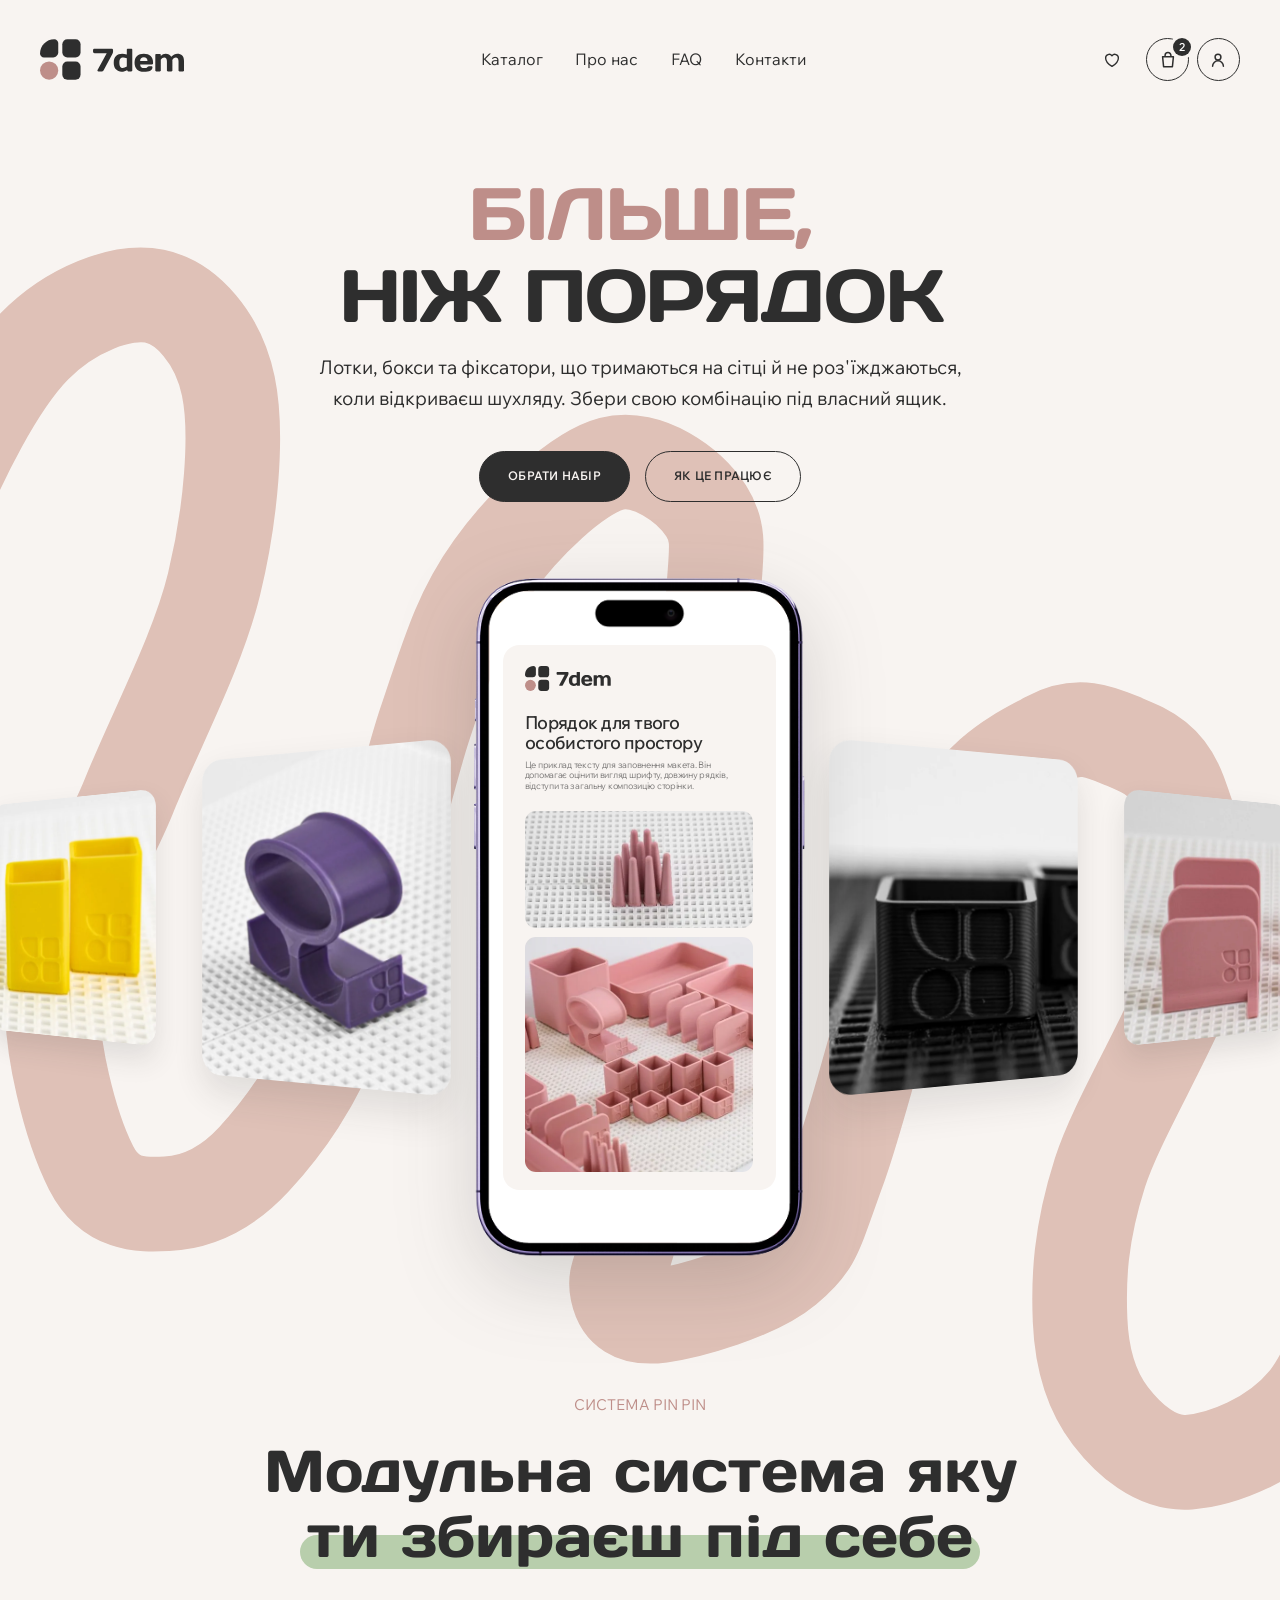
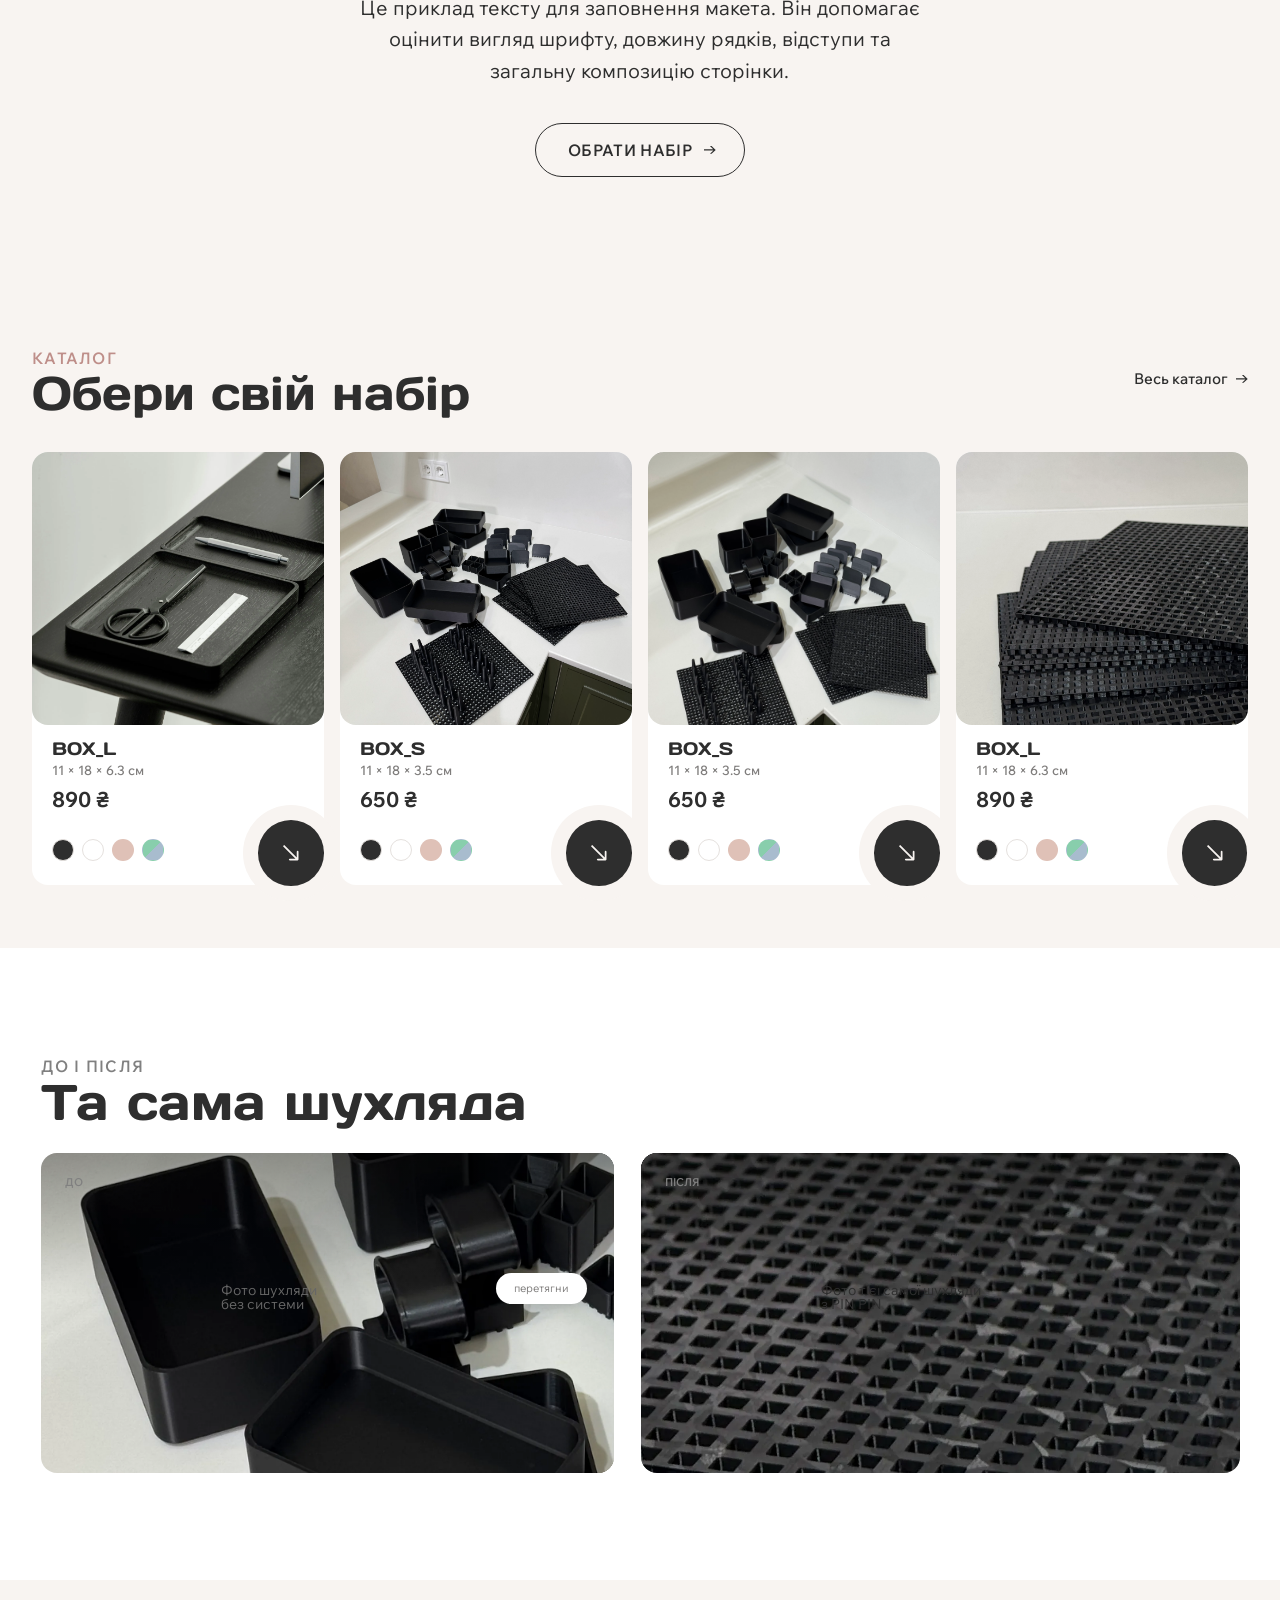
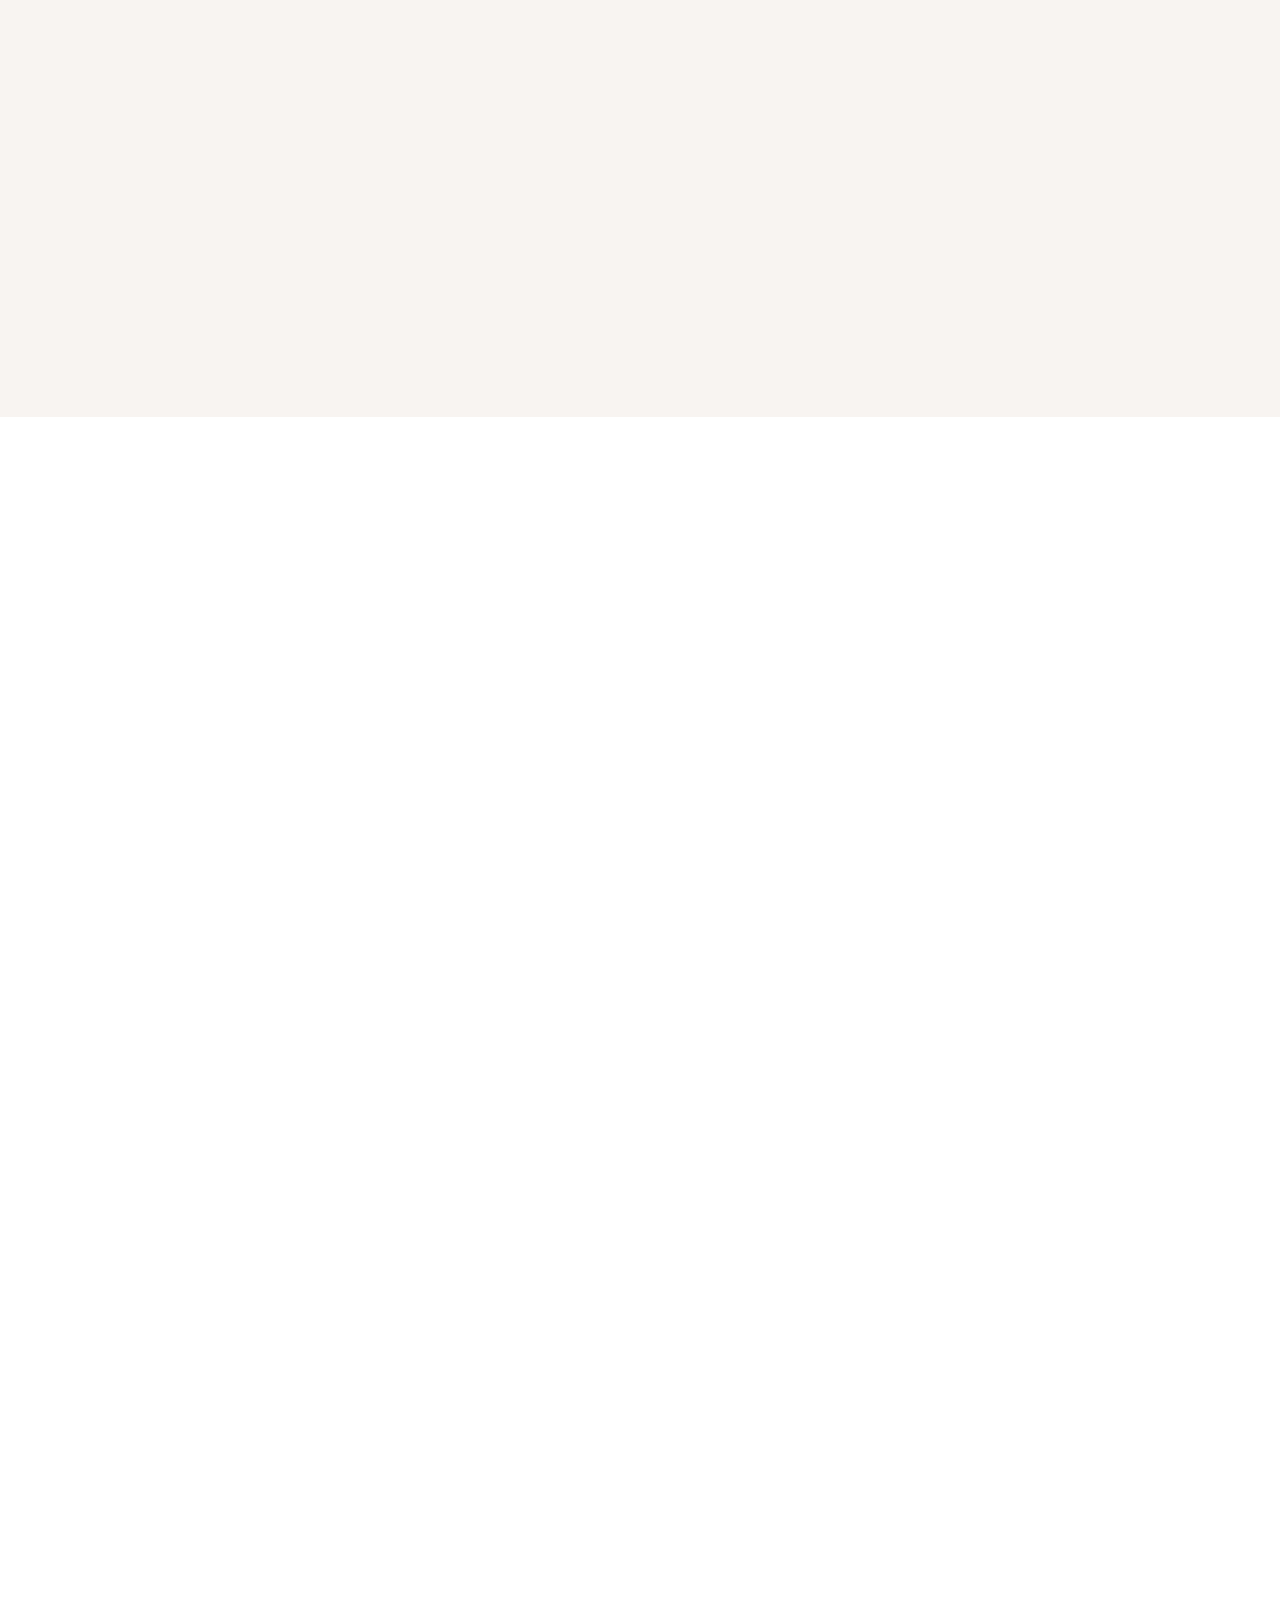
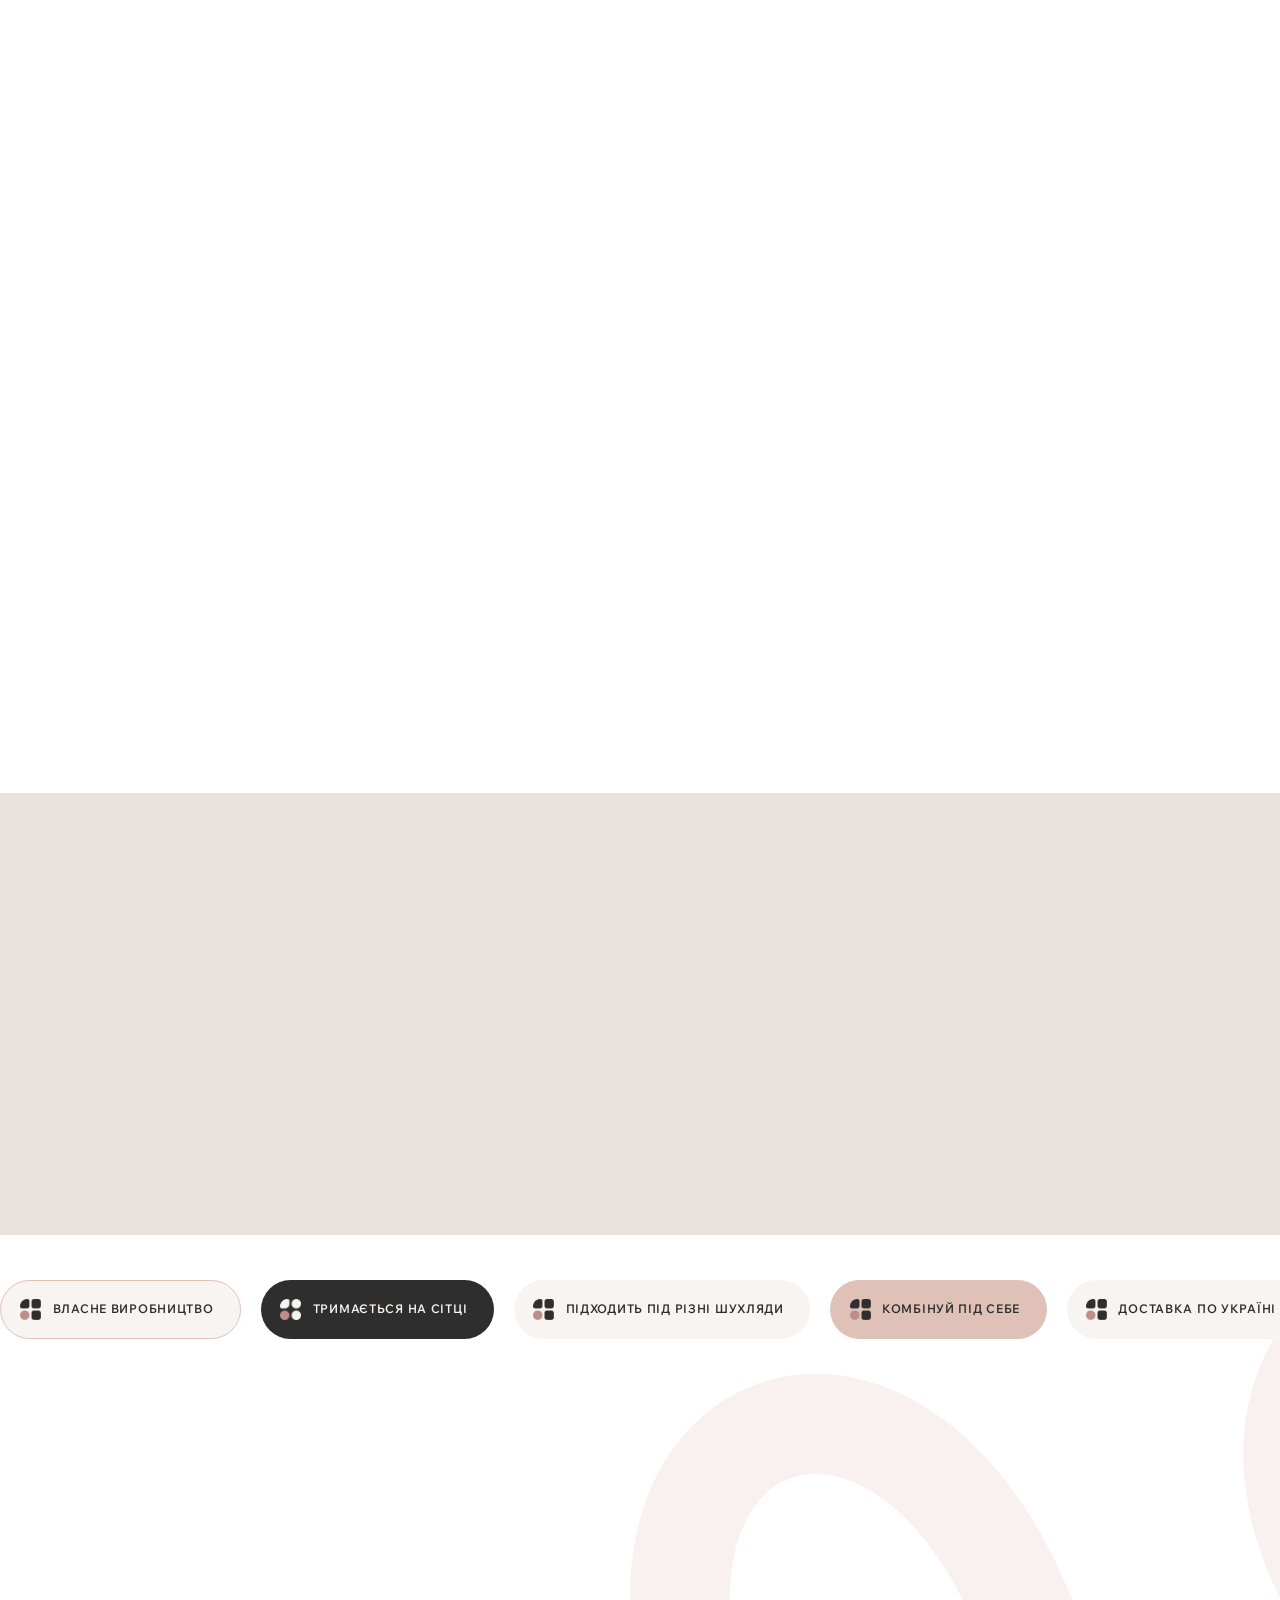
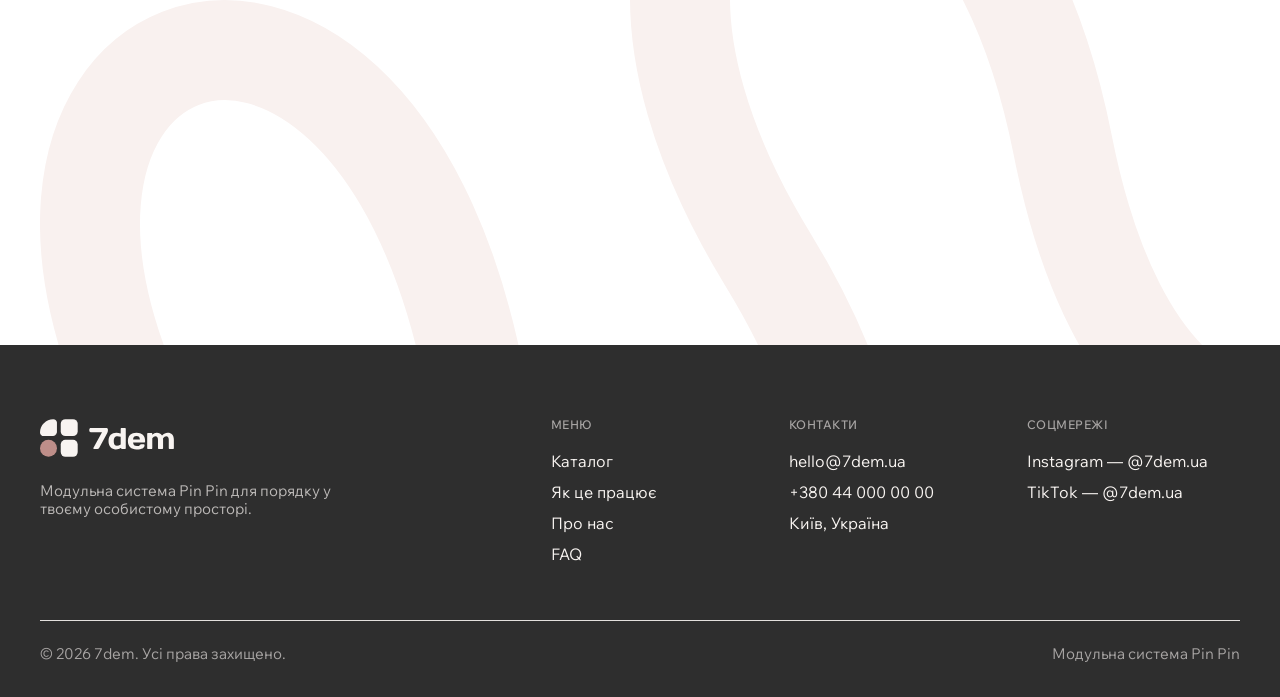
==== commit 130e461e: "Updates" ====
--- a/index.html
+++ b/index.html
@@ -15,19 +15,19 @@
 			</style>
 		</noscript>
 		<title>Home Page</title>
-		<script type="module" crossorigin="" src="./js/index.min.js?v=1790682816132"></script>
-		<link rel="modulepreload" crossorigin="" href="./js/common.min.js?v=1790682816132">
-		<link rel="modulepreload" crossorigin="" href="./js/main.min.js?v=1790682816132">
-		<link rel="modulepreload" crossorigin="" href="./js/swiper.min.js?v=1790682816132">
-		<link rel="modulepreload" crossorigin="" href="./js/spollers.min.js?v=1790682816132">
-		<link rel="modulepreload" crossorigin="" href="./js/settext.min.js?v=1790682816132">
-		<link rel="modulepreload" crossorigin="" href="./js/faqpin.min.js?v=1790682816132">
-		<link rel="stylesheet" crossorigin="" href="./css/common.min.css?v=1790682816132">
-		<link rel="stylesheet" crossorigin="" href="./css/main.min.css?v=1790682816132">
-		<link rel="stylesheet" crossorigin="" href="./css/spollers.min.css?v=1790682816132">
-		<link rel="stylesheet" crossorigin="" href="./css/settext.min.css?v=1790682816132">
-		<link rel="stylesheet" crossorigin="" href="./css/faqpin.min.css?v=1790682816132">
-		<link rel="stylesheet" crossorigin="" href="./css/index.min.css?v=1790682816132">
+		<script type="module" crossorigin="" src="./js/index.min.js?v=1790684291658"></script>
+		<link rel="modulepreload" crossorigin="" href="./js/common.min.js?v=1790684291658">
+		<link rel="modulepreload" crossorigin="" href="./js/main.min.js?v=1790684291658">
+		<link rel="modulepreload" crossorigin="" href="./js/swiper.min.js?v=1790684291658">
+		<link rel="modulepreload" crossorigin="" href="./js/spollers.min.js?v=1790684291658">
+		<link rel="modulepreload" crossorigin="" href="./js/settext.min.js?v=1790684291658">
+		<link rel="modulepreload" crossorigin="" href="./js/faqpin.min.js?v=1790684291658">
+		<link rel="stylesheet" crossorigin="" href="./css/common.min.css?v=1790684291658">
+		<link rel="stylesheet" crossorigin="" href="./css/main.min.css?v=1790684291658">
+		<link rel="stylesheet" crossorigin="" href="./css/spollers.min.css?v=1790684291658">
+		<link rel="stylesheet" crossorigin="" href="./css/settext.min.css?v=1790684291658">
+		<link rel="stylesheet" crossorigin="" href="./css/faqpin.min.css?v=1790684291658">
+		<link rel="stylesheet" crossorigin="" href="./css/index.min.css?v=1790684291658">
 	</head>
 	<body>
 		<div class="wrapper">
@@ -119,200 +119,179 @@
 			</header>
 			<main class="page">
 				<div data-fls-index="" class="index">
-					<!-- Порт: src/shopify/relax-theme/sections/hero.liquid + frontend/styles/hero.scss (2026-09-15 синхронізовано; поправки під вендорську базу — в кінці партіала). -->
+					<!--
+Порт: src/shopify/relax-theme/sections/hero.liquid + frontend/styles/hero.scss (2026-09-15 синхронізовано; поправки під вендорську базу — в кінці партіала).
+2026-09-29 ваніль оновлено за редизайном (Homepage.png): заголовок капсом із розовим першим рядком,
+кнопки-пігулки без стрілок, телефон видно цілком, нова хвиля, кольорові фото. Порт у тему ще НЕ синхронізовано.
+-->
 					<section data-fls-hero="" class="hero" data-fls-reveal-load="">
+						<!--
+Хвиля: шлях підібрано під Homepage.png (координати макета 1440, штрих 100). Нижня
+петля (y до ~1600) навмисно виходить за низ секції — у макеті вона заходить у sistempintext
+-->
 						<div class="hero__decor" aria-hidden="true" data-fls-reveal="fade">
-							<svg width="1672" height="1337" viewbox="0 0 1672 1337" fill="none" xmlns="http://www.w3.org/2000/svg">
-								<path d="M49.1168 446.86C164.961 -161.271 584.522 -21.0081 311.342 534.525C38.1624 1090.06 459.668 1224.5 573.568 622.189C687.467 19.8761 1107.03 160.139 835.793 709.854C564.558 1259.57 1032.75 1254.37 1098.02 797.518C1163.29 340.663 1582.85 480.926 1360.24 885.183C1137.64 1289.44 1533.86 1499.52 1622.47 972.847" stroke="#DFC1B7" stroke-width="100"></path>
+							<svg class="hero__decor-svg" viewbox="0 0 1440 1650" fill="none" xmlns="http://www.w3.org/2000/svg">
+								<path d="M-71 751C-63.2 717.3 -49.2 613.2 -24 549C1.2 484.8 41.5 405.3 80 366C118.5 326.7 172.8 306 207 313C241.2 320 274.5 357.3 285 408C295.5 458.7 287.5 544.8 270 617C252.5 689.2 208.3 771 180 841C151.7 911 106.7 971.5 100 1037C93.3 1102.5 120 1194.8 140 1234C160 1273.2 191.3 1273.5 220 1272C248.7 1270.5 281 1258.5 312 1225C343 1191.5 375.8 1147.8 406 1071C436.2 994.2 466.7 842.5 493 764C519.3 685.5 531.2 645.7 564 600C596.8 554.3 652.3 500 690 490C727.7 480 772.3 512.3 790 540C807.7 567.7 798.5 587.7 796 656C793.5 724.3 788.2 847.3 775 950C761.8 1052.7 730.2 1203 717 1272C703.8 1341 691.8 1344.3 696 1364C700.2 1383.7 712.3 1394 742 1390C771.7 1386 842.5 1366.3 874 1340C905.5 1313.7 903.7 1306.8 931 1232C958.3 1157.2 1001.2 966.3 1038 891C1074.8 815.7 1119.7 797.8 1152 780C1184.3 762.2 1209 774.3 1232 784C1255 793.7 1276.8 802 1290 838C1303.2 874 1325 933.2 1311 1000C1297 1066.8 1227 1173.2 1206 1239C1185 1304.8 1183.2 1352.2 1185 1395C1186.8 1437.8 1197.8 1471 1217 1496C1236.2 1521 1265.5 1547.7 1300 1545C1334.5 1542.3 1390 1521.8 1424 1480C1458 1438.2 1490.7 1325 1504 1294" stroke-width="100"></path>
 							</svg>
 						</div>
 						<div class="hero__container">
 							<div class="hero__content" data-fls-reveal-group="">
-								<h1 class="hero__title">Більше, ніж порядок</h1>
+								<h1 class="hero__title">
+									<mark class="hero__accent">Більше,</mark>
+									<br>
+									ніж порядок
+								</h1>
 								<p class="hero__text">
 									Лотки, бокси та фіксатори, що тримаються на сітці й не роз'їжджаються, коли відкриваєш шухляду. Збери
 				свою комбінацію під власний ящик.
 								</p>
 								<div class="hero__buttons">
-									<button data-fls-button="" type="button" class="button button--padding-two button--border-color-one button--background-black">
-										Обрати набір
-										<svg aria-hidden="true" width="12" height="8" viewbox="0 0 12 8" fill="none" xmlns="http://www.w3.org/2000/svg">
-											<path d="M7.60003 7.87195H5.93602L9.96803 3.93595L5.93602 -5.19753e-05H7.60003L11.696 3.93595L7.60003 7.87195ZM10.208 4.51195H2.44379e-05V3.35995H10.208V4.51195Z" fill="#F8F4F1"></path>
-										</svg>
-									</button>
-									<button data-fls-button="" type="button" class="button button--padding-two button--border-color-one">
-										Як це працює
-										<svg aria-hidden="true" width="12" height="8" viewbox="0 0 12 8" fill="none" xmlns="http://www.w3.org/2000/svg">
-											<path d="M7.60003 7.87195H5.93602L9.96803 3.93595L5.93602 -5.19753e-05H7.60003L11.696 3.93595L7.60003 7.87195ZM10.208 4.51195H2.44379e-05V3.35995H10.208V4.51195Z" fill="#2e2e2e"></path>
-										</svg>
-									</button>
+									<a href="cataloge.html" class="button button--caps button--border-color-one button--background-black">Обрати набір</a>
+									<!-- якір на «Три кроки до порядку» (stepsgettingorganised) з'явиться разом з її редизайном -->
+									<a href="#" class="button button--caps button--border-color-one">Як це працює</a>
 								</div>
 							</div>
 						</div>
 						<!--
 Повнобережна (full-bleed, ширша за __container) галерея: свайпер із фото товарів
-"пропливає" за мокапом телефону, який лежить нерухомо по центру зверху.
-Слайди йдуть внахлест (від'ємний spaceBetween) і масштабуються в hero.js за
-прогресом слайду відносно центру (що далі від центру — то менший, і той,
-що ближче — лягає зверху) — design ref: рівно 2 картки зліва й 2 справа,
-центр повністю перекритий мокапом. Це не CSS, а розрахунок на кожному
-кадрі свайпу.
-TODO: зараз усі слайди — одне тимчасове фото (oakywood-*.jpg), поки немає
-реальної предметної зйомки. Заміни src на реальні фото — розмітку й свайпер
-міняти не потрібно, досить розширити/замінити список .hero__slide.
+"пропливає" за мокапом телефону, який стоїть нерухомо по центру зверху.
+Масштаб і поворот карток до телефону рахує layout/heroslider на кожному кадрі;
+слайд по центру ховається за мокапом, його фото показує великий знімок в екрані.
+Порядок як у макеті: активний (0) — рожевий набір; праворуч чорний бокс і рожеві
+перестінки, ліворуч (кінець списку) фіолетова підставка і жовті бокси.
+Фото карток вирізані з Homepage.png (перспективу вирівняно) — у зйомці їх немає.
 -->
 						<div class="hero__gallery" aria-hidden="true" data-fls-reveal="fade">
-							<div data-fls-hero-slider="" class="hero__slider swiper">
+							<div data-fls-hero-slider="" data-fls-hero-slider-far-scale="0.66" class="hero__slider swiper">
 								<div class="hero__wrapper swiper-wrapper">
 									<div class="hero__slide swiper-slide">
 										<div class="hero__slide-inner">
 											<picture>
-												<source media="(max-width: 600px)" srcset="./assets/img/IMG_9846-600.webp" type="image/webp">
-												<source media="(max-width: 1200px)" srcset="./assets/img/IMG_9846-1200.webp" type="image/webp">
-												<img class="hero__slide-image" alt="" width="500" height="400" src="./assets/img/IMG_9846.webp">
-											</picture>
-										</div>
-									</div>
-									<div class="hero__slide swiper-slide">
-										<div class="hero__slide-inner">
-											<picture>
-												<source media="(max-width: 600px)" srcset="./assets/img/IMG_9847-600.webp" type="image/webp">
-												<source media="(max-width: 1200px)" srcset="./assets/img/IMG_9847-1200.webp" type="image/webp">
-												<img class="hero__slide-image" alt="" width="500" height="400" src="./assets/img/IMG_9847.webp">
-											</picture>
-										</div>
-									</div>
-									<div class="hero__slide swiper-slide">
-										<div class="hero__slide-inner">
-											<picture>
-												<source media="(max-width: 600px)" srcset="./assets/img/hero/oakywood-R60vO3uz1gc-unsplash-600.webp" type="image/webp">
-												<source media="(max-width: 1200px)" srcset="./assets/img/hero/oakywood-R60vO3uz1gc-unsplash-1200.webp" type="image/webp">
-												<img class="hero__slide-image" alt="" width="500" height="400" src="./assets/img/hero/oakywood-R60vO3uz1gc-unsplash.webp">
-											</picture>
-										</div>
-									</div>
-									<div class="hero__slide swiper-slide">
-										<div class="hero__slide-inner">
-											<picture>
-												<source media="(max-width: 600px)" srcset="./assets/img/IMG_9857-600.webp" type="image/webp">
-												<source media="(max-width: 1200px)" srcset="./assets/img/IMG_9857-1200.webp" type="image/webp">
-												<img class="hero__slide-image" alt="" width="500" height="400" src="./assets/img/IMG_9857.webp">
-											</picture>
-										</div>
-									</div>
-									<div class="hero__slide swiper-slide">
-										<div class="hero__slide-inner">
-											<picture>
-												<source media="(max-width: 600px)" srcset="./assets/img/hero/oakywood-R60vO3uz1gc-unsplash-600.webp" type="image/webp">
-												<source media="(max-width: 1200px)" srcset="./assets/img/hero/oakywood-R60vO3uz1gc-unsplash-1200.webp" type="image/webp">
-												<img class="hero__slide-image" alt="" width="500" height="400" src="./assets/img/hero/oakywood-R60vO3uz1gc-unsplash.webp">
-											</picture>
-										</div>
-									</div>
-									<div class="hero__slide swiper-slide">
-										<div class="hero__slide-inner">
-											<picture>
-												<source media="(max-width: 600px)" srcset="./assets/img/hero/oakywood-R60vO3uz1gc-unsplash-600.webp" type="image/webp">
-												<source media="(max-width: 1200px)" srcset="./assets/img/hero/oakywood-R60vO3uz1gc-unsplash-1200.webp" type="image/webp">
-												<img class="hero__slide-image" alt="" width="500" height="400" src="./assets/img/hero/oakywood-R60vO3uz1gc-unsplash.webp">
-											</picture>
-										</div>
-									</div>
-									<div class="hero__slide swiper-slide">
-										<div class="hero__slide-inner">
-											<picture>
-												<source media="(max-width: 600px)" srcset="./assets/img/hero/oakywood-R60vO3uz1gc-unsplash-600.webp" type="image/webp">
-												<source media="(max-width: 1200px)" srcset="./assets/img/hero/oakywood-R60vO3uz1gc-unsplash-1200.webp" type="image/webp">
-												<img class="hero__slide-image" alt="" width="500" height="400" src="./assets/img/hero/oakywood-R60vO3uz1gc-unsplash.webp">
-											</picture>
-										</div>
-									</div>
-									<div class="hero__slide swiper-slide">
-										<div class="hero__slide-inner">
-											<picture>
-												<source media="(max-width: 600px)" srcset="./assets/img/hero/oakywood-R60vO3uz1gc-unsplash-600.webp" type="image/webp">
-												<source media="(max-width: 1200px)" srcset="./assets/img/hero/oakywood-R60vO3uz1gc-unsplash-1200.webp" type="image/webp">
-												<img class="hero__slide-image" alt="" width="500" height="400" src="./assets/img/hero/oakywood-R60vO3uz1gc-unsplash.webp">
-											</picture>
-										</div>
-									</div>
-									<div class="hero__slide swiper-slide">
-										<div class="hero__slide-inner">
-											<picture>
-												<source media="(max-width: 600px)" srcset="./assets/img/hero/oakywood-R60vO3uz1gc-unsplash-600.webp" type="image/webp">
-												<source media="(max-width: 1200px)" srcset="./assets/img/hero/oakywood-R60vO3uz1gc-unsplash-1200.webp" type="image/webp">
-												<img class="hero__slide-image" alt="" width="500" height="400" src="./assets/img/hero/oakywood-R60vO3uz1gc-unsplash.webp">
-											</picture>
-										</div>
-									</div>
-									<div class="hero__slide swiper-slide">
-										<div class="hero__slide-inner">
-											<picture>
-												<source media="(max-width: 600px)" srcset="./assets/img/hero/oakywood-R60vO3uz1gc-unsplash-600.webp" type="image/webp">
-												<source media="(max-width: 1200px)" srcset="./assets/img/hero/oakywood-R60vO3uz1gc-unsplash-1200.webp" type="image/webp">
-												<img class="hero__slide-image" alt="" width="500" height="400" src="./assets/img/hero/oakywood-R60vO3uz1gc-unsplash.webp">
-											</picture>
-										</div>
-									</div>
-									<div class="hero__slide swiper-slide">
-										<div class="hero__slide-inner">
-											<picture>
-												<source media="(max-width: 600px)" srcset="./assets/img/hero/oakywood-R60vO3uz1gc-unsplash-600.webp" type="image/webp">
-												<source media="(max-width: 1200px)" srcset="./assets/img/hero/oakywood-R60vO3uz1gc-unsplash-1200.webp" type="image/webp">
-												<img class="hero__slide-image" alt="" width="500" height="400" src="./assets/img/hero/oakywood-R60vO3uz1gc-unsplash.webp">
-											</picture>
-										</div>
-									</div>
-									<div class="hero__slide swiper-slide">
-										<div class="hero__slide-inner">
-											<picture>
-												<source media="(max-width: 600px)" srcset="./assets/img/hero/oakywood-R60vO3uz1gc-unsplash-600.webp" type="image/webp">
-												<source media="(max-width: 1200px)" srcset="./assets/img/hero/oakywood-R60vO3uz1gc-unsplash-1200.webp" type="image/webp">
-												<img class="hero__slide-image" alt="" width="500" height="400" src="./assets/img/hero/oakywood-R60vO3uz1gc-unsplash.webp">
-											</picture>
-										</div>
-									</div>
-									<div class="hero__slide swiper-slide">
-										<div class="hero__slide-inner">
-											<picture>
-												<source media="(max-width: 600px)" srcset="./assets/img/hero/oakywood-R60vO3uz1gc-unsplash-600.webp" type="image/webp">
-												<source media="(max-width: 1200px)" srcset="./assets/img/hero/oakywood-R60vO3uz1gc-unsplash-1200.webp" type="image/webp">
-												<img class="hero__slide-image" alt="" width="500" height="400" src="./assets/img/hero/oakywood-R60vO3uz1gc-unsplash.webp">
-											</picture>
-										</div>
-									</div>
-									<div class="hero__slide swiper-slide">
-										<div class="hero__slide-inner">
-											<picture>
-												<source media="(max-width: 600px)" srcset="./assets/img/hero/oakywood-R60vO3uz1gc-unsplash-600.webp" type="image/webp">
-												<source media="(max-width: 1200px)" srcset="./assets/img/hero/oakywood-R60vO3uz1gc-unsplash-1200.webp" type="image/webp">
-												<img class="hero__slide-image" alt="" width="500" height="400" src="./assets/img/hero/oakywood-R60vO3uz1gc-unsplash.webp">
+												<img class="hero__slide-image" alt="" width="640" height="800" loading="lazy" src="./assets/img/hero/screen-set-pink.webp">
+											</picture>
+										</div>
+									</div>
+									<div class="hero__slide swiper-slide">
+										<div class="hero__slide-inner">
+											<picture>
+												<source media="(max-width: 600px)" srcset="./assets/img/hero/slide-box-black-600.webp" type="image/webp">
+												<img class="hero__slide-image" alt="" width="640" height="800" loading="lazy" src="./assets/img/hero/slide-box-black.webp">
+											</picture>
+										</div>
+									</div>
+									<div class="hero__slide swiper-slide">
+										<div class="hero__slide-inner">
+											<picture>
+												<source media="(max-width: 600px)" srcset="./assets/img/hero/slide-walls-pink-600.webp" type="image/webp">
+												<img class="hero__slide-image" alt="" width="640" height="800" loading="lazy" src="./assets/img/hero/slide-walls-pink.webp">
+											</picture>
+										</div>
+									</div>
+									<div class="hero__slide swiper-slide">
+										<div class="hero__slide-inner">
+											<picture>
+												<source media="(max-width: 600px)" srcset="./assets/img/product/gallery-3-600.webp" type="image/webp">
+												<img class="hero__slide-image" alt="" width="640" height="800" loading="lazy" src="./assets/img/product/gallery-3.webp">
+											</picture>
+										</div>
+									</div>
+									<div class="hero__slide swiper-slide">
+										<div class="hero__slide-inner">
+											<picture>
+												<img class="hero__slide-image" alt="" width="640" height="800" loading="lazy" src="./assets/img/product/gallery-2.webp">
+											</picture>
+										</div>
+									</div>
+									<div class="hero__slide swiper-slide">
+										<div class="hero__slide-inner">
+											<picture>
+												<source media="(max-width: 600px)" srcset="./assets/img/hero/slide-boxes-yellow-600.webp" type="image/webp">
+												<img class="hero__slide-image" alt="" width="640" height="800" loading="lazy" src="./assets/img/hero/slide-boxes-yellow.webp">
+											</picture>
+										</div>
+									</div>
+									<div class="hero__slide swiper-slide">
+										<div class="hero__slide-inner">
+											<picture>
+												<source media="(max-width: 600px)" srcset="./assets/img/hero/slide-watch-stand-violet-600.webp" type="image/webp">
+												<img class="hero__slide-image" alt="" width="640" height="800" loading="lazy" src="./assets/img/hero/slide-watch-stand-violet.webp">
+											</picture>
+										</div>
+									</div>
+									<div class="hero__slide swiper-slide">
+										<div class="hero__slide-inner">
+											<picture>
+												<img class="hero__slide-image" alt="" width="640" height="800" loading="lazy" src="./assets/img/hero/screen-set-pink.webp">
+											</picture>
+										</div>
+									</div>
+									<div class="hero__slide swiper-slide">
+										<div class="hero__slide-inner">
+											<picture>
+												<source media="(max-width: 600px)" srcset="./assets/img/hero/slide-box-black-600.webp" type="image/webp">
+												<img class="hero__slide-image" alt="" width="640" height="800" loading="lazy" src="./assets/img/hero/slide-box-black.webp">
+											</picture>
+										</div>
+									</div>
+									<div class="hero__slide swiper-slide">
+										<div class="hero__slide-inner">
+											<picture>
+												<source media="(max-width: 600px)" srcset="./assets/img/hero/slide-walls-pink-600.webp" type="image/webp">
+												<img class="hero__slide-image" alt="" width="640" height="800" loading="lazy" src="./assets/img/hero/slide-walls-pink.webp">
+											</picture>
+										</div>
+									</div>
+									<div class="hero__slide swiper-slide">
+										<div class="hero__slide-inner">
+											<picture>
+												<source media="(max-width: 600px)" srcset="./assets/img/product/gallery-3-600.webp" type="image/webp">
+												<img class="hero__slide-image" alt="" width="640" height="800" loading="lazy" src="./assets/img/product/gallery-3.webp">
+											</picture>
+										</div>
+									</div>
+									<div class="hero__slide swiper-slide">
+										<div class="hero__slide-inner">
+											<picture>
+												<img class="hero__slide-image" alt="" width="640" height="800" loading="lazy" src="./assets/img/product/gallery-2.webp">
+											</picture>
+										</div>
+									</div>
+									<div class="hero__slide swiper-slide">
+										<div class="hero__slide-inner">
+											<picture>
+												<source media="(max-width: 600px)" srcset="./assets/img/hero/slide-boxes-yellow-600.webp" type="image/webp">
+												<img class="hero__slide-image" alt="" width="640" height="800" loading="lazy" src="./assets/img/hero/slide-boxes-yellow.webp">
+											</picture>
+										</div>
+									</div>
+									<div class="hero__slide swiper-slide">
+										<div class="hero__slide-inner">
+											<picture>
+												<source media="(max-width: 600px)" srcset="./assets/img/hero/slide-watch-stand-violet-600.webp" type="image/webp">
+												<img class="hero__slide-image" alt="" width="640" height="800" loading="lazy" src="./assets/img/hero/slide-watch-stand-violet.webp">
 											</picture>
 										</div>
 									</div>
 								</div>
 							</div>
 							<div class="hero__mockup">
-								<img class="hero__mockup-frame" src="./assets/img/hero/Device%2014PM.png" alt="" width="384" height="787">
-								<svg width="25" height="25" viewbox="0 0 37 37" fill="none" xmlns="http://www.w3.org/2000/svg" class="hero__mockup-logotop">
-									<path d="M0 12.9825C0 5.81248 5.81248 0 12.9825 0C14.9742 0 16.5888 1.61458 16.5888 3.60626V11.9808C16.5888 14.5257 14.5257 16.5888 11.9808 16.5888H3.60626C1.61458 16.5888 0 14.9742 0 12.9825Z" fill="#2E2E2E"></path>
-									<rect x="20.2751" width="16.5888" height="16.5888" rx="4.608" fill="#2E2E2E"></rect>
-									<circle cx="8.2944" cy="28.5696" r="8.2944" fill="#BE8E89"></circle>
-									<rect x="20.2751" y="20.2752" width="16.5888" height="16.5888" rx="4.608" fill="#2E2E2E"></rect>
-								</svg>
+								<img class="hero__mockup-frame" src="./assets/img/hero/Device%2014PM.png" alt="" width="384" height="787" fetchpriority="high">
 								<div class="hero__mockup-screen">
-									<img class="hero__mockup-logo" src="./assets/img/H1.svg" alt="" width="70" height="19">
+									<img class="hero__mockup-logo" src="./assets/img/logo.svg" alt="" width="105" height="29">
 									<p class="hero__mockup-heading">Порядок для твого особистого простору</p>
 									<p class="hero__mockup-text">
 										Це приклад тексту для заповнення макета. Він допомагає оцінити вигляд шрифту, довжину рядків,
 					відступи та загальну композицію сторінки.
 									</p>
-									<!-- src синхронізується з активним слайдом свайпера в hero.js -->
+									<div class="hero__mockup-photo hero__mockup-photo--small">
+										<picture>
+											<img alt="" width="494" height="252" src="./assets/img/hero/screen-pins-pink.webp">
+										</picture>
+									</div>
+									<!-- src синхронізується з активним слайдом свайпера в layout/heroslider -->
 									<div class="hero__mockup-photo">
 										<picture>
-											<source media="(max-width: 600px)" srcset="./assets/img/hero/oakywood-R60vO3uz1gc-unsplash-600.webp" type="image/webp">
-											<source media="(max-width: 1200px)" srcset="./assets/img/hero/oakywood-R60vO3uz1gc-unsplash-1200.webp" type="image/webp">
-											<img data-fls-hero-mockup-photo="" alt="" width="400" height="320" src="./assets/img/hero/oakywood-R60vO3uz1gc-unsplash.webp">
+											<img data-fls-hero-mockup-photo="" alt="" width="494" height="504" src="./assets/img/hero/screen-set-pink.webp">
 										</picture>
 									</div>
 								</div>
@@ -853,29 +832,41 @@
 					</section>
 				</div>
 			</main>
-			<!-- Порт: src/shopify/relax-theme/sections/footer-relax.liquid (2026-09-15, 1:1 з ваніллю). -->
+			<!--
+Порт: src/shopify/relax-theme/sections/footer-relax.liquid (2026-09-15, 1:1 з ваніллю).
+2026-09-29 ваніль оновлено за редизайном (логотип з іконкою, контент по контейнеру 1200), порт у тему ще НЕ синхронізовано.
+-->
 			<footer data-fls-footer="" class="footer">
 				<div class="footer__container">
 					<div class="footer__top">
 						<div class="footer__brand">
-							<a href="#" class="footer__logo">7dem</a>
+							<!-- Логотип — той самий @img/logo.svg, що в шапці: темне тут currentColor = bone, кружечок розовий -->
+							<a href="index.html" class="footer__logo" aria-label="7dem">
+								<svg class="footer__logo-img" viewbox="0 0 105 29" fill="none" xmlns="http://www.w3.org/2000/svg" aria-hidden="true">
+									<path d="M0 10.2426C0 4.64098 4.541 0.0999756 10.1426 0.0999756C11.6986 0.0999756 12.96 1.36136 12.96 2.91737V9.45997C12.96 11.4482 11.3482 13.06 9.36 13.06H2.81739C1.26139 13.06 0 11.7986 0 10.2426Z" fill="currentColor"></path>
+									<rect x="15.8401" y="0.0999756" width="12.96" height="12.96" rx="3.6" fill="currentColor"></rect>
+									<circle class="footer__logo-dot" cx="6.48" cy="22.4199" r="6.48"></circle>
+									<rect x="15.8401" y="15.9399" width="12.96" height="12.96" rx="3.6" fill="currentColor"></rect>
+									<path d="M37.6649 8.99375V7.93625C37.6649 7.64375 37.7737 7.3925 37.9912 7.1825C38.2087 6.9725 38.4637 6.8675 38.7562 6.8675H50.8049C51.0974 6.8675 51.3487 6.9725 51.5587 7.1825C51.7762 7.3925 51.8849 7.64375 51.8849 7.93625V8.97125C51.8849 9.48875 51.6562 10.1712 51.1987 11.0187L45.2924 21.9425C44.9099 22.6475 44.4187 23 43.8187 23H41.5124C41.2124 23 40.9987 22.9025 40.8712 22.7075C40.7512 22.505 40.7512 22.2875 40.8712 22.055L47.3737 10.0512H38.7562C38.4487 10.0512 38.1899 9.95 37.9799 9.7475C37.7699 9.5375 37.6649 9.28625 37.6649 8.99375ZM57.8704 23.225C56.3029 23.225 54.9904 22.6737 53.9329 21.5712C52.8829 20.4687 52.3579 18.89 52.3579 16.835C52.3579 14.7725 52.9016 13.1937 53.9891 12.0987C55.0841 10.9962 56.5541 10.445 58.3991 10.445C59.3516 10.445 60.4354 10.6362 61.6504 11.0187V7.565C61.6504 7.3625 61.7141 7.1975 61.8416 7.07C61.9766 6.935 62.1416 6.8675 62.3366 6.8675H64.8454C65.0479 6.8675 65.2129 6.935 65.3404 7.07C65.4754 7.1975 65.5429 7.3625 65.5429 7.565V22.3137C65.5429 22.5087 65.4754 22.6737 65.3404 22.8087C65.2129 22.9362 65.0479 23 64.8454 23H62.6854C62.4829 23 62.3179 22.9362 62.1904 22.8087C62.0629 22.6737 61.9991 22.5087 61.9991 22.3137V21.965C60.8141 22.805 59.4379 23.225 57.8704 23.225ZM59.2091 13.1675C58.1741 13.1675 57.4429 13.46 57.0154 14.045C56.5879 14.6225 56.3741 15.5525 56.3741 16.835C56.3741 18.1175 56.5766 19.0512 56.9816 19.6362C57.3866 20.2212 57.9941 20.5137 58.8041 20.5137C59.6216 20.5137 60.5704 20.1762 61.6504 19.5012V13.6175C60.6829 13.3175 59.8691 13.1675 59.2091 13.1675ZM68.8846 21.5825C67.7296 20.4875 67.1521 18.9125 67.1521 16.8575C67.1521 14.795 67.7333 13.2125 68.8958 12.11C70.0583 11 71.6708 10.445 73.7333 10.445C75.7958 10.445 77.4046 10.985 78.5596 12.065C79.7146 13.1375 80.2921 14.6787 80.2921 16.6887V17.33C80.2921 17.5325 80.2246 17.7012 80.0896 17.8362C79.9621 17.9637 79.7971 18.0275 79.5946 18.0275H71.1233C71.1983 18.95 71.4608 19.6212 71.9108 20.0412C72.3683 20.4612 73.0958 20.6712 74.0933 20.6712C75.0908 20.6712 75.7733 20.4462 76.1408 19.9962C76.5083 19.5462 76.9621 19.3175 77.5021 19.31H79.1783C79.3808 19.31 79.5458 19.3775 79.6733 19.5125C79.8083 19.64 79.8758 19.805 79.8758 20.0075C79.8758 22.16 77.8246 23.2325 73.7221 23.225C71.6521 23.225 70.0396 22.6775 68.8846 21.5825ZM71.1008 15.6537H76.3321C76.2571 13.8837 75.3871 12.9987 73.7221 12.9987C72.0646 12.9987 71.1908 13.8837 71.1008 15.6537ZM81.9013 22.3137V11.3675C81.9013 11.165 81.965 11 82.0925 10.8725C82.2275 10.7375 82.3925 10.67 82.5875 10.67H85.1075C85.31 10.67 85.475 10.7375 85.6025 10.8725C85.73 11 85.7938 11.165 85.7938 11.3675V12.0762C86.3338 11.5512 86.8625 11.15 87.38 10.8725C87.905 10.5875 88.535 10.445 89.27 10.445C91.0175 10.445 92.3413 11.165 93.2413 12.605C94.6363 11.1575 96.065 10.4375 97.5275 10.445C98.9975 10.445 100.156 10.8875 101.004 11.7725C101.859 12.65 102.286 14.0112 102.286 15.8562V22.3137C102.286 22.5162 102.223 22.6812 102.095 22.8087C101.968 22.9362 101.803 23 101.6 23H99.0913C98.8888 23 98.72 22.9362 98.585 22.8087C98.4575 22.6737 98.3938 22.5087 98.3938 22.3137V15.8562C98.3938 14.0562 97.7413 13.16 96.4363 13.1675C95.6413 13.1675 94.82 13.7412 93.9725 14.8887C94.0175 15.2112 94.04 15.5337 94.04 15.8562V22.3137C94.04 22.5162 93.9725 22.6812 93.8375 22.8087C93.71 22.9362 93.5488 23 93.3538 23H90.845C90.6425 23 90.4738 22.9362 90.3388 22.8087C90.2113 22.6737 90.1475 22.5087 90.1475 22.3137V15.8562C90.1475 14.0562 89.495 13.16 88.19 13.1675C87.3575 13.1675 86.5588 13.7037 85.7938 14.7762V22.3137C85.7938 22.5162 85.7263 22.6812 85.5913 22.8087C85.4638 22.9362 85.3025 23 85.1075 23H82.5875C82.385 23 82.22 22.9362 82.0925 22.8087C81.965 22.6812 81.9013 22.5162 81.9013 22.3137Z" fill="currentColor"></path>
+								</svg>
+							</a>
 							<p class="footer__tagline">
-								Модульна система Pin Pin для порядку
+								Модульна система Pin Pin для порядку у
 								<br>
-								у твоєму особистому просторі.
+								твоєму особистому просторі.
 							</p>
 						</div>
 						<div class="footer__col">
 							<span class="footer__heading">Меню</span>
 							<ul class="footer__list">
 								<li>
-									<a href="#" class="footer__link">Каталог</a>
+									<a href="cataloge.html" class="footer__link">Каталог</a>
 								</li>
 								<li>
 									<a href="#" class="footer__link">Як це працює</a>
 								</li>
 								<li>
-									<a href="#" class="footer__link">Про нас</a>
+									<a href="about.html" class="footer__link">Про нас</a>
 								</li>
 								<li>
 									<a href="faq.html" class="footer__link">FAQ</a>
--- a/css/common.min.css
+++ b/css/common.min.css
@@ -1 +1 @@
-.button{display:inline-flex;border-radius:62.4375rem;border-color:transparent;border-style:solid;border-width:.09375rem;transition:all .3s;background:transparent;column-gap:.75rem}.button svg{align-self:center;width:.75rem;height:.5rem;fill:none}.button svg path{fill:var(--main-color)}.button--fw{width:100%}.button--caps{align-items:center;justify-content:center;padding-block:1.1875rem;padding-inline:1.75rem;font-weight:600;line-height:1.2;letter-spacing:.02em;text-transform:uppercase}.button--padding-one{padding-inline:1.375rem;padding-block:.75rem}.button--padding-two{padding-block:1.125rem;padding-left:2rem;padding-right:1.75rem}.button--padding-three{padding-inline:1.5rem;padding-block:1rem}.button--border-color-one{border-color:var(--main-color)}.button--border-color-two{border-color:var(--color-hairline)}.button--border-color-three{border-color:#be8e89}.button--background-black{background:var(--main-color);color:var(--color-bone)}.button--background-black svg path{fill:var(--color-bone)}.button--background-lightred{background:#be8e89;color:var(--color-bone)}.button--background-lightred svg path{fill:var(--color-bone)}@media (width < 20em){.button--caps{font-size:.6875rem}}@media (width >= 20em) and (width < 90em){.button--caps{font-size:clamp(.6875rem,.66964rem + .08929vw,.75rem)}}@media (width >= 90em){.button--caps{font-size:.75rem}}@media (any-hover:hover){.button:hover{background:var(--color-rose);color:var(--main-color)}.button:hover svg path{fill:var(--main-color)}}@media (any-hover:hover),(pointer:fine){html:not([data-fls-touch]) .button--background-black:hover{background:transparent;color:var(--main-color)}html:not([data-fls-touch]) .button--background-black:hover svg path{fill:var(--main-color)}html:not([data-fls-touch]) .button--background-lightred:hover{background:transparent;color:var(--main-color)}html:not([data-fls-touch]) .button--background-lightred:hover svg path{fill:var(--main-color)}}+.button{display:inline-flex;border-radius:62.4375rem;border-color:transparent;border-style:solid;border-width:.09375rem;transition:all .3s;background:transparent;column-gap:.75rem}.button svg{align-self:center;width:.75rem;height:.5rem;fill:none}.button svg path{fill:var(--main-color)}.button--fw{width:100%}.button--caps{align-items:center;justify-content:center;padding-block:1.0625rem;padding-inline:1.75rem;font-weight:600;line-height:1.2;letter-spacing:.02em;text-transform:uppercase}.button--padding-one{padding-inline:1.375rem;padding-block:.75rem}.button--padding-two{padding-block:1.125rem;padding-left:2rem;padding-right:1.75rem}.button--padding-three{padding-inline:1.5rem;padding-block:1rem}.button--border-color-one{border-color:var(--main-color)}.button--border-color-two{border-color:var(--color-hairline)}.button--border-color-three{border-color:#be8e89}.button--background-black{background:var(--main-color);color:var(--color-bone)}.button--background-black svg path{fill:var(--color-bone)}.button--background-lightred{background:#be8e89;color:var(--color-bone)}.button--background-lightred svg path{fill:var(--color-bone)}@media (width < 20em){.button--caps{font-size:.6875rem}}@media (width >= 20em) and (width < 90em){.button--caps{font-size:clamp(.6875rem,.66964rem + .08929vw,.75rem)}}@media (width >= 90em){.button--caps{font-size:.75rem}}@media (any-hover:hover){.button:hover{background:var(--color-rose);color:var(--main-color)}.button:hover svg path{fill:var(--main-color)}}@media (any-hover:hover),(pointer:fine){html:not([data-fls-touch]) .button--background-black:hover{background:transparent;color:var(--main-color)}html:not([data-fls-touch]) .button--background-black:hover svg path{fill:var(--main-color)}html:not([data-fls-touch]) .button--background-lightred:hover{background:transparent;color:var(--main-color)}html:not([data-fls-touch]) .button--background-lightred:hover svg path{fill:var(--main-color)}}
--- a/css/main.min.css
+++ b/css/main.min.css
@@ -1 +1 @@
-@import url("https://fonts.googleapis.com/css2?family=Wix%20Madefor%20Text:wght@400;500;600;700&display=swap");@import url("https://fonts.googleapis.com/css2?family=Days%20One:wght@400&display=swap");*{padding:0;margin:0;border:0}*,:after,:before{box-sizing:border-box}:after,:before{display:inline-block}body,html{height:100%}body{line-height:1;scrollbar-gutter:stable;-ms-text-size-adjust:100%;-moz-text-size-adjust:100%;-webkit-text-size-adjust:100%;-webkit-font-smoothing:antialiased;-moz-osx-font-smoothing:grayscale}button,input,textarea{font-family:inherit;font-size:inherit;line-height:inherit;color:inherit;background-color:transparent}input,textarea{width:100%}label{display:inline-block}button,option,select{cursor:pointer}a{display:inline-block;color:inherit;text-decoration:none}li{list-style:none}img{max-width:100%;height:auto;vertical-align:middle}h1,h2,h3,h4,h5,h6{font-weight:inherit;font-size:inherit}address{font-style:normal}:root{--font-family:"Wix Madefor Text", sans-serif;--font-size:1rem;--main-color:#2e2e2e;--color-bone:#f8f4f1;--color-blush:#dfc1b7;--color-clay:#cfa897;--color-rose:#be8e89;--color-white:#fff;--color-ink-muted:#7f7d7c;--color-ink-muted-two:gray;--color-hairline:#e5e1de;--color-sage:#88ceac;--color-sagetwo:#b8ceac;--color-sky:#a8bcce;--color-coral:#e8b4b0;--color-violet:#7b61ab;--color-mist:#c9c8cc}body{color:var(--main-color);font-family:var(--font-family);font-size:var(--font-size);min-width:20rem}[data-fls-scrolllock] body{overflow:hidden;touch-action:none;overscroll-behavior:none}.wrapper{min-height:100%;display:flex;flex-direction:column;overflow:clip}.wrapper>main{flex:1 1 auto}.wrapper>*{min-width:0}[class*=__container]{max-width:76.875rem}[class*=__container--eight],[class*=__container--five],[class*=__container--four],[class*=__container--nine],[class*=__container--seven],[class*=__container--six],[class*=__container--three],[class*=__container--two],[class*=__container]{margin:0 auto;padding-left:.9375rem;padding-right:.9375rem}[class*=__container--two]{max-width:57.1875rem}[class*=__container--three]{max-width:77.875rem}[class*=__container--four]{max-width:76.8125rem}[class*=__container--five]{max-width:77.125rem}[class*=__container--six]{max-width:85.414375rem}[class*=__container--seven]{max-width:58.125rem}[class*=__container--eight]{max-width:85.875rem}[class*=__container--nine]{max-width:78.125rem}.menu__list{display:flex;align-items:center;flex-wrap:wrap;row-gap:.1875rem}.menu__link{font-weight:400;line-height:1;transition:all .3s;padding-top:.3125rem;padding-bottom:.3125rem}.icon-menu{display:none}.header{--header-height:8rem;--header-bg:#fff;position:fixed;top:0;left:0;width:100%;z-index:50;background:var(--header-bg)}.header__content{display:flex;justify-content:space-between;align-items:center;min-height:var(--header-height);transition:min-height .3s;column-gap:1rem}.header__logo{flex:0 0 auto;display:block;color:var(--main-color);transition:color .3s}.header__logo-img{display:block;height:auto}.header__logo-dot{fill:var(--color-rose);transition:fill .3s}.header__logo:hover .header__logo-dot{fill:var(--main-color)}.header__actions{flex:0 0 auto;display:flex;align-items:center}.header__saved{position:relative;display:inline-flex;align-items:center;justify-content:center;width:1.5rem;height:1.5rem;color:var(--main-color);transition:color .3s}.header__saved svg{width:1.125rem;height:1.125rem}.header__circle{position:relative;flex:0 0 auto;display:inline-flex;align-items:center;justify-content:center;border:.09375rem solid var(--main-color);border-radius:50%;color:var(--main-color);transition:background-color .3s,color .3s}.header__circle svg{width:1.25rem;height:1.25rem}.header__count{position:absolute;top:-.0625rem;right:-.1875rem;display:grid;place-items:center;min-width:1.125rem;height:1.125rem;padding-inline:.25rem;border-radius:62.4375rem;background:var(--main-color);color:var(--color-white);box-shadow:0 0 0 .1875rem var(--header-bg);font-size:.6875rem;font-weight:600;line-height:1}.header__count[hidden]{display:none}.header__count--saved{top:-.4375rem;right:-.5625rem}[data-fls-header-scroll].--header-scroll{--header-height:5rem}[data-fls-header-scroll-show].--header-scroll{transition:translate .3s;translate:0 -100%}[data-fls-header-scroll-show].--header-show{translate:0 0}.footer{background:var(--main-color);color:var(--color-bone)}.footer__container{max-width:85.875rem}.footer__top{display:grid;grid-template-columns:1.4fr 1fr 1fr 1fr}.footer__brand{display:flex;flex-direction:column}.footer__logo{font-family:Days One,sans-serif;font-weight:400;color:var(--color-bone)}.footer__logo:not(:last-child){margin-bottom:1.25rem}.footer__tagline{color:hsla(26,33%,96%,.6);line-height:1.7;max-width:17.5rem}.footer__col{display:flex;flex-direction:column;min-width:0}.footer__heading{color:hsla(26,33%,96%,.5);font-weight:600;text-transform:uppercase;letter-spacing:.06em;font-size:.8125rem}.footer__heading:not(:last-child){margin-bottom:1.25rem}.footer__list{display:flex;flex-direction:column;gap:.875rem}.footer__link{color:hsla(26,33%,96%,.75);transition:color .3s;font-size:.9375rem}.footer__bottom{display:flex;justify-content:space-between;align-items:center;gap:1rem;padding-top:1.5rem;border-top:.0625rem solid hsla(26,33%,96%,.12);color:hsla(26,33%,96%,.5);font-size:.8125rem;flex-wrap:wrap}[data-fls-reveal-group]>*,[data-fls-reveal]{opacity:0;transform:translate3d(var(--reveal-x,0),var(--reveal-y,var(--reveal-shift,2.5rem)),0) scale(var(--reveal-scale,1));transition:opacity var(--reveal-duration,.7s) ease var(--reveal-delay,0s),transform var(--reveal-duration,.7s) cubic-bezier(.22,.61,.36,1) var(--reveal-delay,0s)}[data-fls-reveal-group=down]>*,[data-fls-reveal=down]{--reveal-y:calc(-1 * var(--reveal-shift, 2.5rem))}[data-fls-reveal-group=left]>*,[data-fls-reveal=left]{--reveal-x:calc(-1 * var(--reveal-shift, 2.5rem));--reveal-y:0rem}[data-fls-reveal-group=right]>*,[data-fls-reveal=right]{--reveal-x:var(--reveal-shift, 2.5rem);--reveal-y:0rem}[data-fls-reveal-group=fade]>*,[data-fls-reveal=fade]{transform:none;transition:opacity var(--reveal-duration,.7s) ease var(--reveal-delay,0s)}[data-fls-reveal-group=zoom]>*,[data-fls-reveal=zoom]{--reveal-y:0rem;--reveal-scale:0.94}[data-fls-reveal-group]>*{--reveal-index:11;--reveal-delay:calc(var(--reveal-start, 0s) + var(--reveal-index) * var(--reveal-step, .08s))}[data-fls-reveal-group]>:first-child{--reveal-index:0}[data-fls-reveal-group]>:nth-child(2){--reveal-index:1}[data-fls-reveal-group]>:nth-child(3){--reveal-index:2}[data-fls-reveal-group]>:nth-child(4){--reveal-index:3}[data-fls-reveal-group]>:nth-child(5){--reveal-index:4}[data-fls-reveal-group]>:nth-child(6){--reveal-index:5}[data-fls-reveal-group]>:nth-child(7){--reveal-index:6}[data-fls-reveal-group]>:nth-child(8){--reveal-index:7}[data-fls-reveal-group]>:nth-child(9){--reveal-index:8}[data-fls-reveal-group]>:nth-child(10){--reveal-index:9}[data-fls-reveal-group]>:nth-child(11){--reveal-index:10}[data-fls-reveal-group]>:nth-child(12){--reveal-index:11}.--watcher-view[data-fls-reveal-group]>*,.--watcher-view[data-fls-reveal],[data-fls-loaded] [data-fls-reveal-load] [data-fls-reveal-group]>*,[data-fls-loaded] [data-fls-reveal-load] [data-fls-reveal],[data-fls-loaded] [data-fls-reveal-load][data-fls-reveal-group]>*,[data-fls-loaded] [data-fls-reveal-load][data-fls-reveal]{opacity:1;transform:none}@media (max-width:62em){.footer__top{grid-template-columns:1fr 1fr}.footer__brand{grid-column:1/-1}}@media (width <= 48em){.menu__actions-mob{margin-top:.9375rem;display:grid;align-items:center;justify-content:center;row-gap:.75rem}}@media (max-width:48em) and (any-hover:none){.icon-menu{cursor:default}}@media (max-width:48em){.menu__body{height:100svh;overflow:auto;padding:7.1875rem .9375rem 1.875rem;background:#fff}.menu__body,.menu__body:before{position:fixed;width:100%;left:-100%;top:0;transition:left .3s}.menu__body:before{content:"";height:4.375rem;z-index:2}html[data-fls-menu-open] .menu__body,html[data-fls-menu-open] .menu__body:before{left:0}.menu__list{flex-direction:column}.menu__link{font-size:1.5625rem}.icon-menu{display:block;position:relative;width:1.875rem;height:1.125rem;z-index:5}.icon-menu span,.icon-menu:after,.icon-menu:before{content:"";transition:all .3s ease 0s;right:0;position:absolute;width:100%;height:.125rem;background-color:#000}.icon-menu:before{top:0}.icon-menu:after{bottom:0}.icon-menu span{top:calc(50% - .0625rem)}html[data-fls-menu-open] .icon-menu span{width:0}html[data-fls-menu-open] .icon-menu:before{top:calc(50% - .0625rem);transform:rotate(-45deg)}html[data-fls-menu-open] .icon-menu:after{bottom:calc(50% - .0625rem);transform:rotate(45deg)}.footer__top{grid-template-columns:1fr}}@media (width < 48em){.menu__list{column-gap:1rem}.menu__link{font-size:.875rem}}@media (width < 20em){.header{--header-height:4.375rem}.header__logo-img{width:6.5625rem}.header__actions{column-gap:.375rem}.header__saved{margin-right:.375rem}.header__circle{width:2.375rem;height:2.375rem}.footer{padding-top:2.25rem;padding-bottom:1.5rem}.footer__top{gap:1.75rem;margin-bottom:1.75rem}.footer__logo{font-size:1.25rem}.footer__tagline{font-size:.875rem}}@media (width >= 20em) and (width < 90em){.header{--header-height:clamp(4.375rem, 3.33929rem + 5.17857vw, 8rem)}.header__logo-img{width:clamp(6.5625rem,5.66964rem + 4.46429vw,9.6875rem)}.header__actions{column-gap:clamp(.375rem,.33929rem + .17857vw,.5rem)}.header__saved{margin-right:clamp(.375rem,.19643rem + .89286vw,1rem)}.header__circle{width:clamp(2.375rem,2.26786rem + .53571vw,2.75rem);height:clamp(2.375rem,2.26786rem + .53571vw,2.75rem)}.footer{padding-top:clamp(2.25rem,1.60714rem + 3.21429vw,4.5rem);padding-bottom:clamp(1.5rem,1.28571rem + 1.07143vw,2.25rem)}.footer__top{gap:clamp(1.75rem,1.53571rem + 1.07143vw,2.5rem);margin-bottom:clamp(1.75rem,1.39286rem + 1.78571vw,3rem)}.footer__logo{font-size:clamp(1.25rem,1.17857rem + .35714vw,1.5rem)}.footer__tagline{font-size:clamp(.875rem,.85714rem + .08929vw,.9375rem)}}@media (width >= 48em) and (width < 90em){.menu__list{column-gap:clamp(1rem,-.57143rem + 3.27381vw,2.375rem)}.menu__link{font-size:clamp(.875rem,.73214rem + .29762vw,1rem)}}@media (width >= 48em){.menu__actions-mob{display:none}}@media (width >= 90em){.menu__list{column-gap:2.375rem}.menu__link{font-size:1rem}.header{--header-height:8rem}.header__logo-img{width:9.6875rem}.header__actions{column-gap:.5rem}.header__saved{margin-right:1rem}.header__circle{width:2.75rem;height:2.75rem}.footer{padding-top:4.5rem;padding-bottom:2.25rem}.footer__top{gap:2.5rem;margin-bottom:3rem}.footer__logo{font-size:1.5rem}.footer__tagline{font-size:.9375rem}}@media (any-hover:hover){.header__logo:hover,.header__saved:hover{color:var(--color-rose)}.header__circle:hover{background:var(--main-color);color:var(--header-bg)}.footer__link:hover:not(.footer__link--static){color:var(--color-rose)}}@media (any-hover:hover),(pointer:fine){html:not([data-fls-touch]) .menu__link:hover{color:var(--color-rose)}}@media (prefers-reduced-motion:reduce){[data-fls-reveal-group]>*,[data-fls-reveal]{opacity:1;transform:none;transition:none}}+@import url("https://fonts.googleapis.com/css2?family=Wix%20Madefor%20Text:wght@400;500;600;700&display=swap");@import url("https://fonts.googleapis.com/css2?family=Days%20One:wght@400&display=swap");*{padding:0;margin:0;border:0}*,:after,:before{box-sizing:border-box}:after,:before{display:inline-block}body,html{height:100%}body{line-height:1;scrollbar-gutter:stable;-ms-text-size-adjust:100%;-moz-text-size-adjust:100%;-webkit-text-size-adjust:100%;-webkit-font-smoothing:antialiased;-moz-osx-font-smoothing:grayscale}button,input,textarea{font-family:inherit;font-size:inherit;line-height:inherit;color:inherit;background-color:transparent}input,textarea{width:100%}label{display:inline-block}button,option,select{cursor:pointer}a{display:inline-block;color:inherit;text-decoration:none}li{list-style:none}img{max-width:100%;height:auto;vertical-align:middle}h1,h2,h3,h4,h5,h6{font-weight:inherit;font-size:inherit}address{font-style:normal}:root{--font-family:"Wix Madefor Text", sans-serif;--font-size:1rem;--main-color:#2e2e2e;--color-bone:#f8f4f1;--color-blush:#dfc1b7;--color-clay:#cfa897;--color-rose:#be8e89;--color-white:#fff;--color-ink-muted:#7f7d7c;--color-ink-muted-two:gray;--color-hairline:#e5e1de;--color-sage:#88ceac;--color-sagetwo:#b8ceac;--color-sky:#a8bcce;--color-coral:#e8b4b0;--color-violet:#7b61ab;--color-mist:#c9c8cc}body{color:var(--main-color);font-family:var(--font-family);font-size:var(--font-size);min-width:20rem}[data-fls-scrolllock] body{overflow:hidden;touch-action:none;overscroll-behavior:none}.wrapper{min-height:100%;display:flex;flex-direction:column;overflow:clip}.wrapper>main{flex:1 1 auto}.wrapper>*{min-width:0}[class*=__container]{max-width:76.875rem}[class*=__container--eight],[class*=__container--five],[class*=__container--four],[class*=__container--nine],[class*=__container--seven],[class*=__container--six],[class*=__container--three],[class*=__container--two],[class*=__container]{margin:0 auto;padding-left:.9375rem;padding-right:.9375rem}[class*=__container--two]{max-width:57.1875rem}[class*=__container--three]{max-width:77.875rem}[class*=__container--four]{max-width:76.8125rem}[class*=__container--five]{max-width:77.125rem}[class*=__container--six]{max-width:85.414375rem}[class*=__container--seven]{max-width:58.125rem}[class*=__container--eight]{max-width:85.875rem}[class*=__container--nine]{max-width:78.125rem}.menu__list{display:flex;align-items:center;flex-wrap:wrap;row-gap:.1875rem}.menu__link{font-weight:400;line-height:1;transition:all .3s;padding-top:.3125rem;padding-bottom:.3125rem}.icon-menu{display:none}.header{--header-height:8rem;--header-bg:#fff;position:fixed;top:0;left:0;width:100%;z-index:50;background:var(--header-bg)}.header__content{display:flex;justify-content:space-between;align-items:center;min-height:var(--header-height);transition:min-height .3s;column-gap:1rem}.header__logo{flex:0 0 auto;display:block;color:var(--main-color);transition:color .3s}.header__logo-img{display:block;height:auto}.header__logo-dot{fill:var(--color-rose);transition:fill .3s}.header__logo:hover .header__logo-dot{fill:var(--main-color)}.header__actions{flex:0 0 auto;display:flex;align-items:center}.header__saved{position:relative;display:inline-flex;align-items:center;justify-content:center;width:1.5rem;height:1.5rem;color:var(--main-color);transition:color .3s}.header__saved svg{width:1.125rem;height:1.125rem}.header__circle{position:relative;flex:0 0 auto;display:inline-flex;align-items:center;justify-content:center;border:.09375rem solid var(--main-color);border-radius:50%;color:var(--main-color);transition:background-color .3s,color .3s}.header__circle svg{width:1.25rem;height:1.25rem}.header__count{position:absolute;top:-.0625rem;right:-.1875rem;display:grid;place-items:center;min-width:1.125rem;height:1.125rem;padding-inline:.25rem;border-radius:62.4375rem;background:var(--main-color);color:var(--color-white);box-shadow:0 0 0 .1875rem var(--header-bg);font-size:.6875rem;font-weight:600;line-height:1}.header__count[hidden]{display:none}.header__count--saved{top:-.4375rem;right:-.5625rem}[data-fls-header-scroll].--header-scroll{--header-height:5rem}[data-fls-header-scroll-show].--header-scroll{transition:translate .3s;translate:0 -100%}[data-fls-header-scroll-show].--header-show{translate:0 0}.footer{background:var(--main-color);color:var(--color-bone)}.footer__top{display:grid;grid-template-columns:487fr 214fr 214fr 213fr;column-gap:1.5rem}.footer__brand{display:flex;flex-direction:column;align-items:flex-start}.footer__logo{display:block;color:var(--color-bone);transition:color .3s}.footer__logo-img{display:block;height:auto}.footer__logo-dot{fill:var(--color-rose);transition:fill .3s}.footer__logo:hover .footer__logo-dot{fill:var(--color-bone)}.footer__tagline{color:hsla(26,33%,96%,.7);line-height:1.2;max-width:20rem}.footer__col{display:flex;flex-direction:column;min-width:0}.footer__heading{color:hsla(26,33%,96%,.6);font-weight:500;line-height:1;text-transform:uppercase;letter-spacing:.04em;font-size:.75rem}.footer__heading:not(:last-child){margin-bottom:1.375rem}.footer__list{display:flex;flex-direction:column;gap:.875rem}.footer__link{color:var(--color-bone);line-height:1;transition:color .3s}.footer__bottom{display:flex;justify-content:space-between;align-items:center;gap:1rem;padding-top:1.5rem;border-top:.0625rem solid hsla(26,33%,96%,.9);color:hsla(26,33%,96%,.6);line-height:1.2;flex-wrap:wrap}[data-fls-reveal-group]>*,[data-fls-reveal]{opacity:0;transform:translate3d(var(--reveal-x,0),var(--reveal-y,var(--reveal-shift,2.5rem)),0) scale(var(--reveal-scale,1));transition:opacity var(--reveal-duration,.7s) ease var(--reveal-delay,0s),transform var(--reveal-duration,.7s) cubic-bezier(.22,.61,.36,1) var(--reveal-delay,0s)}[data-fls-reveal-group=down]>*,[data-fls-reveal=down]{--reveal-y:calc(-1 * var(--reveal-shift, 2.5rem))}[data-fls-reveal-group=left]>*,[data-fls-reveal=left]{--reveal-x:calc(-1 * var(--reveal-shift, 2.5rem));--reveal-y:0rem}[data-fls-reveal-group=right]>*,[data-fls-reveal=right]{--reveal-x:var(--reveal-shift, 2.5rem);--reveal-y:0rem}[data-fls-reveal-group=fade]>*,[data-fls-reveal=fade]{transform:none;transition:opacity var(--reveal-duration,.7s) ease var(--reveal-delay,0s)}[data-fls-reveal-group=zoom]>*,[data-fls-reveal=zoom]{--reveal-y:0rem;--reveal-scale:0.94}[data-fls-reveal-group]>*{--reveal-index:11;--reveal-delay:calc(var(--reveal-start, 0s) + var(--reveal-index) * var(--reveal-step, .08s))}[data-fls-reveal-group]>:first-child{--reveal-index:0}[data-fls-reveal-group]>:nth-child(2){--reveal-index:1}[data-fls-reveal-group]>:nth-child(3){--reveal-index:2}[data-fls-reveal-group]>:nth-child(4){--reveal-index:3}[data-fls-reveal-group]>:nth-child(5){--reveal-index:4}[data-fls-reveal-group]>:nth-child(6){--reveal-index:5}[data-fls-reveal-group]>:nth-child(7){--reveal-index:6}[data-fls-reveal-group]>:nth-child(8){--reveal-index:7}[data-fls-reveal-group]>:nth-child(9){--reveal-index:8}[data-fls-reveal-group]>:nth-child(10){--reveal-index:9}[data-fls-reveal-group]>:nth-child(11){--reveal-index:10}[data-fls-reveal-group]>:nth-child(12){--reveal-index:11}.--watcher-view[data-fls-reveal-group]>*,.--watcher-view[data-fls-reveal],[data-fls-loaded] [data-fls-reveal-load] [data-fls-reveal-group]>*,[data-fls-loaded] [data-fls-reveal-load] [data-fls-reveal],[data-fls-loaded] [data-fls-reveal-load][data-fls-reveal-group]>*,[data-fls-loaded] [data-fls-reveal-load][data-fls-reveal]{opacity:1;transform:none}@media (max-width:62em){.footer__top{grid-template-columns:repeat(3,1fr)}.footer__brand{grid-column:1/-1}}@media (width <= 48em){.menu__actions-mob{margin-top:.9375rem;display:grid;align-items:center;justify-content:center;row-gap:.75rem}}@media (max-width:48em) and (any-hover:none){.icon-menu{cursor:default}}@media (max-width:48em){.menu__body{height:100svh;overflow:auto;padding:7.1875rem .9375rem 1.875rem;background:#fff}.menu__body,.menu__body:before{position:fixed;width:100%;left:-100%;top:0;transition:left .3s}.menu__body:before{content:"";height:4.375rem;z-index:2}html[data-fls-menu-open] .menu__body,html[data-fls-menu-open] .menu__body:before{left:0}.menu__list{flex-direction:column}.menu__link{font-size:1.5625rem}.icon-menu{display:block;position:relative;width:1.875rem;height:1.125rem;z-index:5}.icon-menu span,.icon-menu:after,.icon-menu:before{content:"";transition:all .3s ease 0s;right:0;position:absolute;width:100%;height:.125rem;background-color:#000}.icon-menu:before{top:0}.icon-menu:after{bottom:0}.icon-menu span{top:calc(50% - .0625rem)}html[data-fls-menu-open] .icon-menu span{width:0}html[data-fls-menu-open] .icon-menu:before{top:calc(50% - .0625rem);transform:rotate(-45deg)}html[data-fls-menu-open] .icon-menu:after{bottom:calc(50% - .0625rem);transform:rotate(45deg)}.footer__top{grid-template-columns:1fr}}@media (width < 48em){.menu__list{column-gap:1rem}.menu__link{font-size:.875rem}}@media (width < 20em){.header{--header-height:4.375rem}.header__logo-img{width:6.5625rem}.header__actions{column-gap:.375rem}.header__saved{margin-right:.375rem}.header__circle{width:2.375rem;height:2.375rem}.footer{padding-top:2.5rem;padding-bottom:1.5rem}.footer__top{row-gap:1.75rem;margin-bottom:2rem}.footer__logo:not(:last-child){margin-bottom:1.125rem}.footer__logo-img{width:6.875rem}.footer__tagline{font-size:.875rem}.footer__link{font-size:.9375rem}.footer__bottom{font-size:.8125rem}}@media (width >= 20em) and (width < 90em){.header{--header-height:clamp(4.375rem, 3.33929rem + 5.17857vw, 8rem)}.header__logo-img{width:clamp(6.5625rem,5.66964rem + 4.46429vw,9.6875rem)}.header__actions{column-gap:clamp(.375rem,.33929rem + .17857vw,.5rem)}.header__saved{margin-right:clamp(.375rem,.19643rem + .89286vw,1rem)}.header__circle{width:clamp(2.375rem,2.26786rem + .53571vw,2.75rem);height:clamp(2.375rem,2.26786rem + .53571vw,2.75rem)}.footer{padding-top:clamp(2.5rem,1.78571rem + 3.57143vw,5rem);padding-bottom:clamp(1.5rem,1.28571rem + 1.07143vw,2.25rem)}.footer__top{row-gap:clamp(1.75rem,1.53571rem + 1.07143vw,2.5rem);margin-bottom:clamp(2rem,1.46429rem + 2.67857vw,3.875rem)}.footer__logo:not(:last-child){margin-bottom:clamp(1.125rem,.98214rem + .71429vw,1.625rem)}.footer__logo-img{width:clamp(6.875rem,6.30357rem + 2.85714vw,8.875rem)}.footer__tagline{font-size:clamp(.875rem,.85714rem + .08929vw,.9375rem)}.footer__link{font-size:clamp(.9375rem,.91964rem + .08929vw,1rem)}.footer__bottom{font-size:clamp(.8125rem,.77679rem + .17857vw,.9375rem)}}@media (width >= 48em) and (width < 90em){.menu__list{column-gap:clamp(1rem,-.57143rem + 3.27381vw,2.375rem)}.menu__link{font-size:clamp(.875rem,.73214rem + .29762vw,1rem)}}@media (width >= 48em){.menu__actions-mob{display:none}}@media (width >= 90em){.menu__list{column-gap:2.375rem}.menu__link{font-size:1rem}.header{--header-height:8rem}.header__logo-img{width:9.6875rem}.header__actions{column-gap:.5rem}.header__saved{margin-right:1rem}.header__circle{width:2.75rem;height:2.75rem}.footer{padding-top:5rem;padding-bottom:2.25rem}.footer__top{row-gap:2.5rem;margin-bottom:3.875rem}.footer__logo:not(:last-child){margin-bottom:1.625rem}.footer__logo-img{width:8.875rem}.footer__tagline{font-size:.9375rem}.footer__link{font-size:1rem}.footer__bottom{font-size:.9375rem}}@media (any-hover:hover){.header__logo:hover,.header__saved:hover{color:var(--color-rose)}.header__circle:hover{background:var(--main-color);color:var(--header-bg)}.footer__link:hover:not(.footer__link--static),.footer__logo:hover{color:var(--color-rose)}}@media (any-hover:hover),(pointer:fine){html:not([data-fls-touch]) .menu__link:hover{color:var(--color-rose)}}@media (prefers-reduced-motion:reduce){[data-fls-reveal-group]>*,[data-fls-reveal]{opacity:1;transform:none;transition:none}}
--- a/css/index.min.css
+++ b/css/index.min.css
@@ -1 +1 @@
-.swiper{position:relative;width:100%;overflow:visible}.swiper-wrapper{display:flex;box-sizing:content-box}.swiper-slide,.swiper-wrapper{position:relative;width:100%;height:100%;transition-property:transform}.swiper-slide{flex-shrink:0}.hero{position:relative;overflow:clip;display:flex;flex-direction:column;justify-content:center;min-height:100vh;min-height:100svh}.hero__decor{position:absolute;z-index:-1;top:0;left:0;width:100%;height:100%;transform:translate(-4.375rem,10rem)}.hero__container{width:100%}.hero__content{position:relative;z-index:1;display:flex;flex-direction:column;align-items:center;text-align:center}.hero__title{font-family:Days One,sans-serif;line-height:1.1;letter-spacing:-.03em;color:#2e2e2e;max-width:50rem}.hero__text{color:#7f7d7c;line-height:1.6;max-width:41.25rem}.hero__buttons{display:flex;flex-wrap:wrap;justify-content:center}.hero__gallery{position:relative;width:100%;min-width:0}.hero__slider{position:absolute;inset:0}.hero__wrapper{align-items:center;height:100%}.hero__slide{position:relative;height:78%;aspect-ratio:4/5}.hero__slide-inner{width:100%;height:100%;border-radius:1.5rem;overflow:hidden;box-shadow:0 1.25rem 2.5rem 0 rgba(46,46,46,.12);transition:transform .3s ease-out,opacity .3s ease-out;will-change:transform}.hero__slide-image{display:block;width:100%;height:100%;object-fit:cover}.hero__mockup{z-index:2;top:76%;left:50%;transform:translate(-50%,-50%);pointer-events:none}.hero__mockup,.hero__mockup-logotop{position:absolute}.hero__mockup-frame{display:block;width:100%;height:auto}.hero__mockup-screen{position:absolute;inset:13% 6.5%;display:flex;flex-direction:column;border-radius:1.625rem;background:var(--color-bone);overflow:hidden}.hero__mockup-logo{display:block;height:auto}.hero__mockup-heading{font-weight:500;line-height:1.1;letter-spacing:-.03em}.hero__mockup-text{margin:0;color:#7f7d7c;line-height:1.1;letter-spacing:-.03em}.hero__mockup-photo{margin-top:auto;aspect-ratio:4.8/4;border-radius:1rem;overflow:hidden}.hero__mockup-photo img{display:block;width:100%;height:100%;object-fit:cover}.sistempintext{text-align:center}.sistempintext__container{display:flex;flex-direction:column;align-items:center}.sistempintext .tabletext{color:var(--color-rose);border:none;font-weight:400!important;padding-inline:1rem!important;padding-block:.5rem!important}.sistempintext .tabletext:before{content:"";display:none}.sistempintext__title{margin:0;font-weight:400;font-size:4rem;line-height:1.1;text-align:center;font-family:Days One,sans-serif}.sistempintext__highlight{position:relative;z-index:0;display:inline-block;background:none;color:inherit;font:inherit}.sistempintext__highlight:before{content:"";position:absolute;z-index:-1;left:-.12em;right:-.12em;bottom:0;height:2.125rem;border-radius:1.25rem;background:var(--color-sagetwo)}.sistempintext__parahraph{color:var(--main-color);font-weight:400;font-size:1.25rem;line-height:1.6}.sistempintext__button{font-weight:600;line-height:1;letter-spacing:.02em;text-transform:uppercase}.catalogscart{background:var(--color-bone)}.catalogscart__head{display:flex;align-items:flex-end;justify-content:space-between;flex-wrap:wrap;gap:1rem}.catalogscart__kicker{display:block;color:var(--color-rose);font-weight:600;text-transform:uppercase;letter-spacing:.08em}.catalogscart__title{margin:0;font-family:Days One,sans-serif;color:var(--main-color)}.catalogscart__all{display:inline-flex;align-items:center;gap:.5rem;color:var(--main-color);font-weight:500;text-decoration:none;white-space:nowrap;transition:all .3s;padding-top:.3125rem;padding-bottom:.3125rem}.catalogscart__grid{display:grid;grid-template-columns:repeat(4,1fr);list-style:none;margin:0;padding:0}.catalogscart__card{display:flex;flex-direction:column;padding-bottom:1.5rem;pointer-events:none}.catalogscart__card,.catalogscart__photo{position:relative;background:var(--color-white);border-radius:1rem}.catalogscart__photo{aspect-ratio:1/1;overflow:hidden;pointer-events:all}.catalogscart__photo img{display:block;width:100%;height:100%;object-fit:cover}.catalogscart__add-halo{display:grid;position:absolute;z-index:3;right:-.9375rem;bottom:-1rem;width:6.25rem;height:6.25rem;background:var(--color-bone);pointer-events:none}.catalogscart__add,.catalogscart__add-halo{justify-content:center;align-items:center;border-radius:50%}.catalogscart__add{display:flex;border:none;background:var(--main-color);cursor:pointer;pointer-events:all;transition:background-color .3s}.catalogscart__add svg{width:1rem;height:1rem;fill:none}.catalogscart__add svg path{fill:var(--color-bone)}.catalogscart__add-icon{width:40%;height:40%}.catalogscart__info{padding-left:1.25rem}.catalogscart__name{margin:0;font-family:Days One,sans-serif;color:var(--main-color);pointer-events:all}.catalogscart__dims{color:var(--color-ink-muted);font-weight:500;font-size:.8125rem}.catalogscart__price{margin:.5rem 0 0;font-weight:700;color:var(--main-color)}.catalogscart__swatches{display:flex;align-items:center;gap:.5rem}.catalogscart__swatch{width:1.375rem;height:1.375rem;border-radius:50%;border:.0625rem solid var(--color-hairline);pointer-events:all}.catalogscart__swatch--black{background:var(--main-color)}.catalogscart__swatch--white{background:var(--color-white)}.catalogscart__swatch--blush{background:var(--color-blush);border-color:transparent}.catalogscart__swatch--mixed{background:linear-gradient(135deg,var(--color-sage) 50%,var(--color-sky) 50%);border-color:transparent}.beforeandafter__kicker{display:block;color:var(--color-ink-muted-two);font-weight:600;text-transform:uppercase;letter-spacing:.08em}.beforeandafter__title{font-family:Days One,sans-serif;color:var(--main-color)}.beforeandafter__before-after{position:relative;overflow:hidden;border-radius:1rem;container-type:inline-size;height:20rem}.beforeandafter__item{position:absolute;inset:0;overflow:hidden;z-index:0}.beforeandafter__item:before{content:"";position:absolute;inset:0;z-index:1;background:linear-gradient(180deg,rgba(0,0,0,.35),transparent 45%);pointer-events:none}.beforeandafter__item img{display:block;width:100%;height:100%;object-fit:cover}.beforeandafter__item:nth-child(2){left:auto;right:0;width:50%;border-top-left-radius:1rem;border-bottom-left-radius:1rem}.beforeandafter__item:nth-child(2) img{width:100cqi;max-width:none;position:absolute;top:0;right:0;object-fit:cover;object-position:right center}.beforeandafter__text-before{position:absolute;z-index:2;top:1.5rem;left:1.5rem;color:var(--color-ink-muted-two);font-weight:600;font-size:.6875rem}.beforeandafter__before-center{position:absolute;z-index:2;top:45%;left:11.25rem;right:1.5rem;transform:translateY(-50%);max-width:7.5rem;color:#666}.beforeandafter__text-after{position:absolute;z-index:2;top:1.5rem;left:1.5rem;color:var(--color-ink-muted-two);font-weight:600;font-size:.6875rem}.beforeandafter__after-center{position:absolute;z-index:2;top:45%;left:11.25rem;right:1.5rem;transform:translateY(-50%);max-width:10rem;color:var(--main-color)}.beforeandafter__arrow:active{cursor:grabbing}.beforeandafter__arrow{cursor:grab;position:absolute;left:calc(50% - 1.6875rem);top:0;height:100%;width:1.6875rem;z-index:2;background-color:var(--color-white)}.beforeandafter__arrow:after,.beforeandafter__arrow:before{content:"";position:absolute;top:0;width:1rem;height:100%;pointer-events:none;background:radial-gradient(circle at bottom left,transparent 1rem,var(--color-white) 1.03125rem) top,radial-gradient(circle at top left,transparent 1rem,var(--color-white) 1.03125rem) bottom;background-size:100% 1rem;background-repeat:no-repeat}.beforeandafter__arrow:before{right:100%}.beforeandafter__arrow:after{left:100%;transform:scaleX(-1)}.beforeandafter__drag{position:absolute;top:7.5rem;right:3.375rem;display:inline-flex;align-items:center;white-space:nowrap;padding:.625rem 1.125rem;border-radius:62.4375rem;background-color:var(--color-white);color:var(--color-ink-muted);box-shadow:0 .25rem 1rem rgba(0,0,0,.15);cursor:grab;pointer-events:auto}.beforeandafter__drag:active{cursor:grabbing}.stepsgettingorganised{background:var(--color-bone)}.stepsgettingorganised__kicker{display:block;color:var(--color-rose);font-weight:600}.stepsgettingorganised__title{font-family:Days One,sans-serif}.stepsgettingorganised__list{display:flex;align-items:stretch;row-gap:1.5rem}.stepsgettingorganised__arrow{flex:0 0 auto;align-self:center;color:var(--color-ink-muted)}.stepsgettingorganised__step{position:relative;flex:1 1 0;min-width:0;border-radius:1.25rem;display:flex;flex-direction:column}.stepsgettingorganised__step--1{background:#e8b4b0}.stepsgettingorganised__step--2{background:#b8ceac}.stepsgettingorganised__step--3{background:#a8bcce}.stepsgettingorganised__step:not(:last-child):after{content:"";position:absolute;right:-1.9375rem;bottom:3.6875rem;width:1.1875rem;height:1.5625rem;background-image:url(../assets/img/icon/arrow-1-grau.svg);background-size:contain;background-repeat:no-repeat;background-position:50%}.stepsgettingorganised__number{flex:1 1 auto;font-family:Days One,sans-serif;color:#000}.stepsgettingorganised__name{font-family:Days One,sans-serif;color:var(--main-color)}.stepsgettingorganised__text{color:#4d4d4d;font-size:.8125rem}.aboutuspin__container{display:grid;grid-template-columns:1fr 1fr;align-items:center}.aboutuspin__content{display:flex;flex-direction:column;height:100%}.aboutuspin .tabletext{align-self:flex-start;color:var(--main-color);font-weight:400!important;border:none!important;padding-inline:1rem!important;padding-block:.5rem!important}.aboutuspin .tabletext:before{content:"";display:none}.aboutuspin__title{font-family:Days One,sans-serif;font-size:3.5rem;line-height:1.1}.aboutuspin__parahraph{display:flex;flex-direction:column;row-gap:1rem;line-height:1.6;color:var(--main-color);flex:1 1 auto}.aboutuspin__text{max-width:31.875rem}.aboutuspin__button{align-self:flex-start;font-weight:600;line-height:1;letter-spacing:.02em;text-transform:uppercase}.aboutuspin__media{position:relative;width:39.75rem;height:43rem}.aboutuspin__photo{position:absolute;inset:0;clip-path:path("M40,0 L368,0 A40,40 0 0 1 408,40 L408,288 A40,40 0 0 0 448,328 L596,328 A40,40 0 0 1 636,368 L636,648 A40,40 0 0 1 596,688 L268,688 A40,40 0 0 1 228,648 L228,400 A40,40 0 0 0 188,360 L40,360 A40,40 0 0 1 0,320 L0,40 A40,40 0 0 1 40,0 Z")}.aboutuspin__photo img{display:block;width:100%;height:100%;object-fit:cover}.aboutuspin__badge{position:absolute;z-index:1;width:12.75rem;height:19rem;display:flex;flex-direction:column;border-radius:2.5rem}.aboutuspin__badge--top{top:0;right:0;background:var(--color-blush)}.aboutuspin__badge--bottom{bottom:0;left:0;background:var(--color-sagetwo)}.aboutuspin__badge-value{font-family:Days One,sans-serif;line-height:1.1;color:var(--main-color);flex:1 1 auto}.aboutuspin__badge-text{line-height:1.2;color:var(--main-color)}.reviewspin{overflow:clip}.reviewspin__container{text-align:center;display:flex;flex-direction:column;align-items:center}.reviewspin .tabletext{color:var(--main-color);border:none!important;padding-inline:1rem!important;padding-block:.5rem!important;font-weight:400!important}.reviewspin .tabletext:before{content:"";display:none}.reviewspin__title{font-family:Days One,sans-serif;text-align:center;color:var(--main-color);line-height:1.1;max-width:55.3125rem}.reviewspin__text{color:var(--main-color);line-height:1.6}.reviewspin__list{display:flex;justify-content:center;list-style:none;margin:0;padding:0}.reviewspin__card-block{position:relative;z-index:0}.reviewspin__card-block:has(>.reviewspin__card:hover){z-index:10}.reviewspin__card{position:relative;display:flex;flex-direction:column;border-radius:1.75rem;flex:0 0 auto;min-height:35rem;padding:1.5rem 3.5625rem 4rem 1.5rem;overflow:hidden}.reviewspin__card:first-child{z-index:1}.reviewspin__card:nth-child(2){z-index:2}.reviewspin__card:nth-child(3){z-index:3}.reviewspin__card:nth-child(4){z-index:4}.reviewspin__card:hover{z-index:10}.reviewspin__card--1{background:var(--color-rose);color:var(--color-white);transform:rotate(-8deg)}.reviewspin__card--1 .reviewspin__decor{bottom:0;left:0;transform:translate(-5rem,1.875rem)}.reviewspin__card--1 .reviewspin__decor svg{width:30.1875rem;height:38.25rem;fill:none}.reviewspin__card--1 .reviewspin__decor svg path{stroke:#c99691;stroke-width:6.25rem}.reviewspin__card--1 .reviewspin__name{color:#fff}.reviewspin__card--1 .reviewspin__role{color:#dec7c4}.reviewspin__card--1 .reviewspin__quote{color:#fff}.reviewspin__card--2{background:#e8e1dc;transform:translateX(-6.655625rem) rotate(7deg)}.reviewspin__card--2 .reviewspin__decor{top:0;left:0;transform:translate(17.25rem,-6.949375rem) rotate(-180deg)}.reviewspin__card--2 .reviewspin__decor svg{width:12.625rem;height:37.9375rem;fill:none}.reviewspin__card--2 .reviewspin__decor svg path{stroke:#ded6d0;stroke-width:6.25rem}.reviewspin__card--2 .reviewspin__name{color:#2e2e2e}.reviewspin__card--2 .reviewspin__role{color:#7f7d7c}.reviewspin__card--2 .reviewspin__quote{color:#2e2e2e}.reviewspin__card--3{background:var(--color-sky);transform:translateX(-10.285rem) rotate(-6deg)}.reviewspin__card--3 .reviewspin__decor{top:0;left:0;transform:translate(5.625rem,8.125rem) rotate(10deg)}.reviewspin__card--3 .reviewspin__decor svg{width:27.0625rem;height:37.375rem;fill:none}.reviewspin__card--3 .reviewspin__decor svg path{stroke:#b5cade;stroke-width:6.25rem}.reviewspin__card--3 .reviewspin__name{color:#f8f4f1}.reviewspin__card--3 .reviewspin__role{color:#dbe2e7}.reviewspin__card--3 .reviewspin__quote{color:#f8f4f1}.reviewspin__card--4{background:var(--color-sagetwo);transform:translateX(-12.779375rem) rotate(7deg)}.reviewspin__card--4 .reviewspin__decor{top:0;left:0;transform:translate(-.625rem,3.125rem) rotate(-10deg)}.reviewspin__card--4 .reviewspin__decor svg{width:48.5rem;height:38rem;fill:none}.reviewspin__card--4 .reviewspin__decor svg path{stroke:#c6deba;stroke-width:6.25rem}.reviewspin__card--4 .reviewspin__name,.reviewspin__card--4 .reviewspin__quote,.reviewspin__card--4 .reviewspin__role{color:#2e2e2e}.reviewspin__decor{position:absolute;z-index:-1}.reviewspin__avatar-and-meta{position:relative;z-index:3;display:flex;column-gap:1.5rem;flex:1 1 auto}.reviewspin__avatar{display:flex;align-items:center;justify-content:center;border-radius:50%;background:hsla(0,0%,100%,.5);font-weight:700}.reviewspin__meta{display:flex;flex-direction:column;margin-top:.75rem}.reviewspin__name{font-family:Days One,sans-serif;font-size:1.375rem;line-height:1.1;color:#fff}.reviewspin__role{font-weight:600;font-size:1.125rem;line-height:1.1;text-align:center}.reviewspin__quote{padding-top:1.5rem;font-weight:400;font-size:1.125rem;line-height:1.6}.marqueepin__item{display:flex;justify-content:center;align-items:center;border-radius:62.4375rem;font-weight:600;line-height:1.2;letter-spacing:.06em;text-transform:uppercase;white-space:nowrap}.marqueepin__item img{flex:0 0 auto}.marqueepin__item--one{background:var(--color-bone);border:.09375rem solid var(--color-blush);color:var(--main-color)}.marqueepin__item--two{background:var(--main-color);color:var(--color-bone)}.marqueepin__item--three{background:var(--color-bone);color:var(--main-color)}.marqueepin__item--four{background:var(--color-blush);color:var(--main-color)}.marqueepin__item--five{background:var(--color-bone);color:var(--main-color)}.marqueepin__item--six{background:var(--main-color);color:var(--color-bone)}[data-fls-beforeafter]{position:relative}[data-fls-beforeafter-after] img,[data-fls-beforeafter-before] img{user-select:none}[data-fls-beforeafter-before] img{width:100%}@media (width <= 62em){.aboutuspin__photo,.aboutuspin__photo img{border-radius:1.5rem}}@media (max-width:62em){.catalogscart__grid{grid-template-columns:repeat(2,1fr)}.stepsgettingorganised__list{flex-direction:column}.stepsgettingorganised__arrow{display:none}.aboutuspin__container{grid-template-columns:1fr}.aboutuspin__media{display:flex;flex-direction:column;align-items:center;width:100%;height:auto;gap:1rem}.aboutuspin__photo{order:2;position:static;inset:auto;clip-path:none;border-radius:1.5rem}.aboutuspin__badge{order:1;position:static;top:auto;right:auto;bottom:auto;left:auto;width:100%;height:auto}.reviewspin__list{flex-direction:column;align-items:center;row-gap:.75rem}.reviewspin__card{width:100%;max-width:22.5rem;transform:none!important;margin-left:0!important;margin-top:-1.5rem}.reviewspin__card:first-child{margin-top:0}}@media (width < 62em){.reviewspin__card{width:16.25rem}.reviewspin__card:not(:first-child){margin-left:-4.5rem}}@media (max-width:62em) and (width < 20em){.aboutuspin__photo{width:16.25rem;height:15rem}}@media (max-width:30em){.catalogscart__grid{grid-template-columns:1fr}}@media (width < 30em){.catalogscart__title{font-size:1.5rem}.catalogscart__name{font-size:1rem}.catalogscart__price{font-size:1.125rem}.stepsgettingorganised__name{font-size:1rem}.reviewspin__avatar{width:2.5rem;height:2.5rem}}@media (width < 20em){.hero{padding-top:6.875rem;padding-bottom:2rem}.hero__title{font-size:2.625rem}.hero__title:not(:last-child){margin-bottom:.75rem}.hero__text{font-size:1.125rem}.hero__text:not(:last-child){margin-bottom:2rem}.hero__buttons{gap:.625rem}.hero__gallery{margin-top:2.375rem;height:11.875rem}.hero__slide{width:5rem}.hero__mockup{width:7.5rem}.hero__mockup-logotop{top:.625rem;left:1.125rem}.hero__mockup-screen{padding:.6875rem}.hero__mockup-logo{width:2rem}.hero__mockup-heading{font-size:.625rem;margin-top:.5rem}.hero__mockup-text{font-size:.4375rem;margin-top:.1875rem}.hero__mockup-photo{margin-bottom:1.25rem}.sistempintext{padding-top:3.5rem;padding-bottom:3.5rem}.sistempintext .tabletext:not(:last-child){margin-bottom:.75rem}.sistempintext__title{font-size:2rem}.sistempintext__title:not(:last-child){margin-bottom:1rem}.sistempintext__parahraph{font-size:1.125rem;max-width:20rem}.sistempintext__parahraph:not(:last-child){margin-bottom:1.25rem}.catalogscart{padding-top:1.875rem;padding-bottom:1.875rem}.catalogscart__head{margin-bottom:.75rem}.catalogscart__kicker{font-size:.875rem}.catalogscart__kicker:not(:last-child){margin-bottom:.125rem}.catalogscart__all{font-size:.8125rem}.catalogscart__grid{gap:.75rem}.catalogscart__photo{max-height:14.375rem}.catalogscart__add-halo{width:4.375rem;height:4.375rem;right:-.6875rem;bottom:-.75rem}.catalogscart__add{width:2.5rem;height:2.5rem}.catalogscart__info{margin-top:.625rem}.catalogscart__name:not(:last-child){margin-bottom:.25rem}.catalogscart__dims:not(:last-child){margin-bottom:.375rem}.catalogscart__price:not(:last-child){margin-bottom:1.125rem}.beforeandafter{padding-top:3rem;padding-bottom:3rem}.beforeandafter__kicker{font-size:.875rem}.beforeandafter__kicker:not(:last-child){margin-bottom:.1875rem}.beforeandafter__title{font-size:2.25rem}.beforeandafter__title:not(:last-child){margin-bottom:1.25rem}.beforeandafter__after-center,.beforeandafter__before-center{font-size:.8125rem}.beforeandafter__drag{font-size:.625rem}.stepsgettingorganised{padding-top:1.625rem;padding-bottom:2.3125rem}.stepsgettingorganised__kicker{font-size:.875rem}.stepsgettingorganised__kicker:not(:last-child){margin-bottom:.1875rem}.stepsgettingorganised__title{font-size:2.125rem}.stepsgettingorganised__title:not(:last-child){margin-bottom:1.5rem}.stepsgettingorganised__list{column-gap:1.5rem}.stepsgettingorganised__step{padding-inline:1rem;padding-top:1rem;padding-bottom:1.375rem;min-height:9.375rem}.stepsgettingorganised__number{font-size:1.5rem}.stepsgettingorganised__number:not(:last-child){margin-bottom:2.125rem}.stepsgettingorganised__name:not(:last-child){margin-bottom:.3125rem}.aboutuspin{padding-top:3.125rem;padding-bottom:2.5rem}.aboutuspin__container{gap:1.75rem}.aboutuspin .tabletext:not(:last-child){margin-bottom:1rem}.aboutuspin__title{font-size:2rem}.aboutuspin__title:not(:last-child){margin-bottom:1rem}.aboutuspin__parahraph{font-size:.9375rem}.aboutuspin__parahraph:not(:last-child){margin-bottom:.5rem}.aboutuspin__badge{gap:.625rem;padding-top:1.25rem;padding-bottom:1.25rem;padding-left:.9375rem;padding-right:.9375rem}.aboutuspin__badge-value{font-size:1.625rem}.aboutuspin__badge-text{font-size:.9375rem}.reviewspin{padding-top:2.5rem;padding-bottom:4.0625rem}.reviewspin__container:not(:last-child){margin-bottom:2rem}.reviewspin .tabletext:not(:last-child){margin-bottom:.625rem}.reviewspin__title{font-size:2.25rem}.reviewspin__title:not(:last-child){margin-bottom:1rem}.reviewspin__text{font-size:1.125rem;max-width:20rem}.reviewspin__list{padding-left:1rem;padding-right:1rem}.marqueepin__item{column-gap:.5rem;padding-top:.75rem;padding-bottom:.75rem;padding-left:.875rem;padding-right:1.125rem;font-size:.6875rem}.marqueepin__item img{max-width:1rem}}@media (max-width:62em) and (width >= 62em){.aboutuspin__photo{width:60rem;height:33.5rem}}@media (width >= 20em) and (width < 90em){.hero{padding-top:clamp(6.875rem,5.55357rem + 6.60714vw,11.5rem);padding-bottom:clamp(2rem,1.42857rem + 2.85714vw,4rem)}.hero__title{font-size:clamp(2.625rem,1.94643rem + 3.39286vw,5rem)}.hero__title:not(:last-child){margin-bottom:clamp(.75rem,.67857rem + .35714vw,1rem)}.hero__text{font-size:clamp(1.125rem,1.08929rem + .17857vw,1.25rem)}.hero__text:not(:last-child){margin-bottom:clamp(2rem,1.57143rem + 2.14286vw,3.5rem)}.hero__buttons{gap:clamp(.625rem,.51786rem + .53571vw,1rem)}.hero__gallery{margin-top:clamp(2.375rem,2.25rem + .625vw,2.8125rem);height:clamp(11.875rem,7.58929rem + 21.42857vw,26.875rem)}.hero__slide{width:clamp(5rem,1.60714rem + 16.96429vw,16.875rem)}.hero__mockup{width:clamp(7.5rem,3.92857rem + 17.85714vw,20rem)}.hero__mockup-logotop{top:clamp(.625rem,.26786rem + 1.78571vw,1.875rem);left:clamp(1.125rem,.98214rem + .71429vw,1.625rem)}.hero__mockup-screen{padding:clamp(.6875rem,.49107rem + .98214vw,1.375rem)}.hero__mockup-logo{width:clamp(2rem,1.57143rem + 2.14286vw,3.5rem)}.hero__mockup-heading{font-size:clamp(.625rem,.44643rem + .89286vw,1.25rem);margin-top:clamp(.5rem,.03571rem + 2.32143vw,2.125rem)}.hero__mockup-text{font-size:clamp(.4375rem,.38393rem + .26786vw,.625rem);margin-top:clamp(.1875rem,.09821rem + .44643vw,.5rem)}.hero__mockup-photo{margin-bottom:clamp(1.25rem,.17857rem + 5.35714vw,5rem)}.sistempintext{padding-top:clamp(3.5rem,3.14286rem + 1.78571vw,4.75rem);padding-bottom:clamp(3.5rem,2.28571rem + 6.07143vw,7.75rem)}.sistempintext .tabletext:not(:last-child){margin-bottom:clamp(.75rem,.64286rem + .53571vw,1.125rem)}.sistempintext__title{font-size:clamp(2rem,1.42857rem + 2.85714vw,4rem)}.sistempintext__title:not(:last-child){margin-bottom:clamp(1rem,.85714rem + .71429vw,1.5rem)}.sistempintext__parahraph{font-size:clamp(1.125rem,1.08929rem + .17857vw,1.25rem);max-width:clamp(20rem,14.64286rem + 26.78571vw,38.75rem)}.sistempintext__parahraph:not(:last-child){margin-bottom:clamp(1.25rem,.89286rem + 1.78571vw,2.5rem)}.catalogscart{padding-top:clamp(1.875rem,1.26786rem + 3.03571vw,4rem);padding-bottom:clamp(1.875rem,1.19643rem + 3.39286vw,4.25rem)}.catalogscart__head{margin-bottom:clamp(.75rem,.28571rem + 2.32143vw,2.375rem)}.catalogscart__kicker{font-size:clamp(.875rem,.83929rem + .17857vw,1rem)}.catalogscart__kicker:not(:last-child){margin-bottom:clamp(.125rem,.08929rem + .17857vw,.25rem)}.catalogscart__all{font-size:clamp(.8125rem,.77679rem + .17857vw,.9375rem)}.catalogscart__grid{gap:clamp(.75rem,.67857rem + .35714vw,1rem)}.catalogscart__photo{max-height:clamp(14.375rem,13.48214rem + 4.46429vw,17.5rem)}.catalogscart__add-halo{width:clamp(4.375rem,3.83929rem + 2.67857vw,6.25rem);height:clamp(4.375rem,3.83929rem + 2.67857vw,6.25rem);right:clamp(-.9375rem,-.61607rem - .35714vw,-.6875rem);bottom:clamp(-1rem,-.67857rem - .35714vw,-.75rem)}.catalogscart__add{width:clamp(2.5rem,1.96429rem + 2.67857vw,4.375rem);height:clamp(2.5rem,1.96429rem + 2.67857vw,4.375rem)}.catalogscart__info{margin-top:clamp(.625rem,.51786rem + .53571vw,1rem)}.catalogscart__name:not(:last-child){margin-bottom:clamp(.25rem,.19643rem + .26786vw,.4375rem)}.catalogscart__dims:not(:last-child){margin-bottom:clamp(.375rem,.26786rem + .53571vw,.75rem)}.catalogscart__price:not(:last-child){margin-bottom:clamp(1.125rem,.875rem + 1.25vw,2rem)}.beforeandafter{padding-top:clamp(3rem,1.69643rem + 6.51786vw,7.5625rem);padding-bottom:clamp(3rem,1.76786rem + 6.16071vw,7.3125rem)}.beforeandafter__kicker{font-size:clamp(.875rem,.83929rem + .17857vw,1rem)}.beforeandafter__kicker:not(:last-child){margin-bottom:clamp(.1875rem,.16964rem + .08929vw,.25rem)}.beforeandafter__title{font-size:clamp(2.25rem,1.96429rem + 1.42857vw,3.25rem)}.beforeandafter__title:not(:last-child){margin-bottom:clamp(1.25rem,1.14286rem + .53571vw,1.625rem)}.beforeandafter__after-center,.beforeandafter__before-center{font-size:clamp(.8125rem,.79464rem + .08929vw,.875rem)}.beforeandafter__drag{font-size:clamp(.625rem,.60714rem + .08929vw,.6875rem)}.stepsgettingorganised{padding-top:clamp(1.625rem,1.08929rem + 2.67857vw,3.5rem);padding-bottom:clamp(2.3125rem,1.58036rem + 3.66071vw,4.875rem)}.stepsgettingorganised__kicker{font-size:clamp(.875rem,.83929rem + .17857vw,1rem)}.stepsgettingorganised__kicker:not(:last-child){margin-bottom:clamp(.1875rem,.16964rem + .08929vw,.25rem)}.stepsgettingorganised__title{font-size:clamp(2.125rem,1.80357rem + 1.60714vw,3.25rem)}.stepsgettingorganised__title:not(:last-child){margin-bottom:clamp(1.5rem,1.21429rem + 1.42857vw,2.5rem)}.stepsgettingorganised__list{column-gap:clamp(1.5rem,1.21429rem + 1.42857vw,2.5rem)}.stepsgettingorganised__step{padding-inline:clamp(1rem,.85714rem + .71429vw,1.5rem);padding-top:clamp(1rem,.85714rem + .71429vw,1.5rem);padding-bottom:clamp(1.375rem,1.19643rem + .89286vw,2rem);min-height:clamp(9.375rem,8.19643rem + 5.89286vw,13.5rem)}.stepsgettingorganised__number{font-size:clamp(1.5rem,1.28571rem + 1.07143vw,2.25rem)}.stepsgettingorganised__number:not(:last-child){margin-bottom:clamp(2.125rem,1.83929rem + 1.42857vw,3.125rem)}.stepsgettingorganised__name:not(:last-child){margin-bottom:clamp(.3125rem,.27679rem + .17857vw,.4375rem)}.aboutuspin{padding-top:clamp(3.125rem,2rem + 5.625vw,7.0625rem);padding-bottom:clamp(2.5rem,1.23214rem + 6.33929vw,6.9375rem)}.aboutuspin__container{gap:clamp(1.75rem,1.28571rem + 2.32143vw,3.375rem)}.aboutuspin .tabletext:not(:last-child){margin-bottom:clamp(1rem,.85714rem + .71429vw,1.5rem)}.aboutuspin__title{font-size:clamp(2rem,1.57143rem + 2.14286vw,3.5rem)}.aboutuspin__title:not(:last-child){margin-bottom:clamp(1rem,.85714rem + .71429vw,1.5rem)}.aboutuspin__parahraph{font-size:clamp(.9375rem,.84821rem + .44643vw,1.25rem)}.aboutuspin__parahraph:not(:last-child){margin-bottom:clamp(.5rem,.46429rem + .17857vw,.625rem)}.aboutuspin__badge{gap:clamp(.625rem,.51786rem + .53571vw,1rem);padding-top:clamp(1.25rem,.98214rem + 1.33929vw,2.1875rem);padding-bottom:clamp(1.25rem,1.03571rem + 1.07143vw,2rem);padding-left:clamp(.9375rem,.77679rem + .80357vw,1.5rem);padding-right:clamp(.9375rem,.77679rem + .80357vw,1.5rem)}.aboutuspin__badge-value{font-size:clamp(1.625rem,1.51786rem + .53571vw,2rem)}.aboutuspin__badge-text{font-size:clamp(.9375rem,.91964rem + .08929vw,1rem)}.reviewspin{padding-top:clamp(2.5rem,1.23214rem + 6.33929vw,6.9375rem);padding-bottom:clamp(4.0625rem,3.35107rem + 3.55714vw,6.5525rem)}.reviewspin__container:not(:last-child){margin-bottom:clamp(2rem,1.42857rem + 2.85714vw,4rem)}.reviewspin .tabletext:not(:last-child){margin-bottom:clamp(.625rem,.48214rem + .71429vw,1.125rem)}.reviewspin__title{font-size:clamp(2.25rem,1.75rem + 2.5vw,4rem)}.reviewspin__title:not(:last-child){margin-bottom:clamp(1rem,.85714rem + .71429vw,1.5rem)}.reviewspin__text{font-size:clamp(1.125rem,1.08929rem + .17857vw,1.25rem);max-width:clamp(20rem,15.03571rem + 24.82143vw,37.375rem)}.reviewspin__list{padding-left:clamp(1rem,.57143rem + 2.14286vw,2.5rem);padding-right:clamp(1rem,.57143rem + 2.14286vw,2.5rem)}.marqueepin__item{column-gap:clamp(.5rem,.42857rem + .35714vw,.75rem);padding-top:clamp(.75rem,.625rem + .625vw,1.1875rem);padding-bottom:clamp(.75rem,.625rem + .625vw,1.1875rem);padding-left:clamp(.875rem,.76786rem + .53571vw,1.25rem);padding-right:clamp(1.125rem,.94643rem + .89286vw,1.75rem);font-size:clamp(.6875rem,.66964rem + .08929vw,.75rem)}.marqueepin__item img{max-width:clamp(1rem,.89286rem + .53571vw,1.375rem)}}@media (width >= 30em) and (width < 90em){.catalogscart__title{font-size:clamp(1.5rem,.625rem + 2.91667vw,3.25rem)}.catalogscart__name{font-size:clamp(1rem,.9375rem + .20833vw,1.125rem)}.catalogscart__price{font-size:clamp(1.125rem,1rem + .41667vw,1.375rem)}.stepsgettingorganised__name{font-size:clamp(1rem,.875rem + .41667vw,1.25rem)}.reviewspin__avatar{width:clamp(2.5rem,1.75rem + 2.5vw,4rem);height:clamp(2.5rem,1.75rem + 2.5vw,4rem)}}@media (width >= 30em){.catalogscart__all{margin-bottom:1.625rem}}@media (width >= 62em) and (width < 100em){.reviewspin__card{width:clamp(16.25rem,1.15789rem + 24.34211vw,25.5rem)}.reviewspin__card:not(:first-child){margin-left:clamp(-4.5rem,-6.13158rem + 2.63158vw,-3.5rem)}}@media (max-width:62em) and (width >= 20em) and (width < 62em){.aboutuspin__photo{width:clamp(16.25rem,-4.58333rem + 104.16667vw,60rem);height:clamp(15rem,6.19048rem + 44.04762vw,33.5rem)}}@media (width >= 90em){.hero{padding-top:11.5rem;padding-bottom:4rem}.hero__title{font-size:5rem}.hero__title:not(:last-child){margin-bottom:1rem}.hero__text{font-size:1.25rem}.hero__text:not(:last-child){margin-bottom:3.5rem}.hero__buttons{gap:1rem}.hero__gallery{margin-top:2.8125rem;height:26.875rem}.hero__slide{width:16.875rem}.hero__mockup{width:20rem}.hero__mockup-logotop{top:1.875rem;left:1.625rem}.hero__mockup-screen{padding:1.375rem}.hero__mockup-logo{width:3.5rem}.hero__mockup-heading{font-size:1.25rem;margin-top:2.125rem}.hero__mockup-text{font-size:.625rem;margin-top:.5rem}.hero__mockup-photo{margin-bottom:5rem}.sistempintext{padding-top:4.75rem;padding-bottom:7.75rem}.sistempintext .tabletext:not(:last-child){margin-bottom:1.125rem}.sistempintext__title{font-size:4rem}.sistempintext__title:not(:last-child){margin-bottom:1.5rem}.sistempintext__parahraph{font-size:1.25rem;max-width:38.75rem}.sistempintext__parahraph:not(:last-child){margin-bottom:2.5rem}.catalogscart{padding-top:4rem;padding-bottom:4.25rem}.catalogscart__head{margin-bottom:2.375rem}.catalogscart__kicker{font-size:1rem}.catalogscart__kicker:not(:last-child){margin-bottom:.25rem}.catalogscart__title{font-size:3.25rem}.catalogscart__all{font-size:.9375rem}.catalogscart__grid{gap:1rem}.catalogscart__photo{max-height:17.5rem}.catalogscart__add-halo{width:6.25rem;height:6.25rem;right:-.9375rem;bottom:-1rem}.catalogscart__add{width:4.375rem;height:4.375rem}.catalogscart__info{margin-top:1rem}.catalogscart__name{font-size:1.125rem}.catalogscart__name:not(:last-child){margin-bottom:.4375rem}.catalogscart__dims:not(:last-child){margin-bottom:.75rem}.catalogscart__price{font-size:1.375rem}.catalogscart__price:not(:last-child){margin-bottom:2rem}.beforeandafter{padding-top:7.5625rem;padding-bottom:7.3125rem}.beforeandafter__kicker{font-size:1rem}.beforeandafter__kicker:not(:last-child){margin-bottom:.25rem}.beforeandafter__title{font-size:3.25rem}.beforeandafter__title:not(:last-child){margin-bottom:1.625rem}.beforeandafter__after-center,.beforeandafter__before-center{font-size:.875rem}.beforeandafter__drag{font-size:.6875rem}.stepsgettingorganised{padding-top:3.5rem;padding-bottom:4.875rem}.stepsgettingorganised__kicker{font-size:1rem}.stepsgettingorganised__kicker:not(:last-child){margin-bottom:.25rem}.stepsgettingorganised__title{font-size:3.25rem}.stepsgettingorganised__title:not(:last-child){margin-bottom:2.5rem}.stepsgettingorganised__list{column-gap:2.5rem}.stepsgettingorganised__step{padding-inline:1.5rem;padding-top:1.5rem;padding-bottom:2rem;min-height:13.5rem}.stepsgettingorganised__number{font-size:2.25rem}.stepsgettingorganised__number:not(:last-child){margin-bottom:3.125rem}.stepsgettingorganised__name{font-size:1.25rem}.stepsgettingorganised__name:not(:last-child){margin-bottom:.4375rem}.aboutuspin{padding-top:7.0625rem;padding-bottom:6.9375rem}.aboutuspin__container{gap:3.375rem}.aboutuspin .tabletext:not(:last-child){margin-bottom:1.5rem}.aboutuspin__title{font-size:3.5rem}.aboutuspin__title:not(:last-child){margin-bottom:1.5rem}.aboutuspin__parahraph{font-size:1.25rem}.aboutuspin__parahraph:not(:last-child){margin-bottom:.625rem}.aboutuspin__badge{gap:1rem;padding-top:2.1875rem;padding-bottom:2rem;padding-left:1.5rem;padding-right:1.5rem}.aboutuspin__badge-value{font-size:2rem}.aboutuspin__badge-text{font-size:1rem}.reviewspin{padding-top:6.9375rem;padding-bottom:6.5525rem}.reviewspin__container:not(:last-child){margin-bottom:4rem}.reviewspin .tabletext:not(:last-child){margin-bottom:1.125rem}.reviewspin__title{font-size:4rem}.reviewspin__title:not(:last-child){margin-bottom:1.5rem}.reviewspin__text{font-size:1.25rem;max-width:37.375rem}.reviewspin__list{padding-left:2.5rem;padding-right:2.5rem}.reviewspin__avatar{width:4rem;height:4rem}.marqueepin__item{column-gap:.75rem;padding-top:1.1875rem;padding-bottom:1.1875rem;padding-left:1.25rem;padding-right:1.75rem;font-size:.75rem}.marqueepin__item img{max-width:1.375rem}}@media (width >= 100em){.reviewspin__card{width:25.5rem}.reviewspin__card:not(:first-child){margin-left:-3.5rem}}@media (any-hover:hover){.catalogscart__all:hover{color:var(--color-rose)}.catalogscart__add:hover{background:var(--color-rose)}}+body:has([data-fls-index]) .header{--header-bg:var(--color-bone)}.swiper{position:relative;width:100%;overflow:visible}.swiper-wrapper{display:flex;box-sizing:content-box}.swiper-slide,.swiper-wrapper{position:relative;width:100%;height:100%;transition-property:transform}.swiper-slide{flex-shrink:0}.hero{position:relative;z-index:1;overflow-x:clip;overflow-y:visible;background:var(--color-bone)}.hero__decor{position:absolute;z-index:-1;top:0;left:50%;translate:-50% 0;pointer-events:none}.hero__decor-svg{display:block;width:100%;height:auto;overflow:visible}.hero__decor-svg path{stroke:var(--color-blush)}.hero__container{width:100%}.hero__content{position:relative;z-index:1;display:flex;flex-direction:column;align-items:center;text-align:center}.hero__title{font-family:Days One,sans-serif;line-height:1.1;letter-spacing:-.03em;text-transform:uppercase;color:var(--main-color)}.hero__accent{background:none;color:var(--color-rose);font:inherit}.hero__text{color:var(--main-color);line-height:1.6;max-width:41.25rem}.hero__buttons{display:flex;flex-wrap:wrap;justify-content:center}.hero__gallery{position:relative;width:100%;min-width:0}.hero__slider{position:absolute;inset:0}.hero__wrapper{align-items:center;height:100%}.hero__slide{position:relative;height:auto;aspect-ratio:4/5}.hero__slide-inner{width:100%;height:100%;border-radius:1.5rem;overflow:hidden;box-shadow:0 1.25rem 2.5rem 0 rgba(46,46,46,.12);transition:transform .3s ease-out,opacity .3s ease-out;will-change:transform}.hero__slide-image{display:block;width:100%;height:100%;object-fit:cover}.hero__mockup{position:relative;z-index:2;margin-inline:auto;pointer-events:none;container-type:inline-size;filter:drop-shadow(0 1.5rem 2.5rem rgba(46,46,46,.18))}.hero__mockup-frame{display:block;width:100%;height:auto}.hero__mockup-screen{position:absolute;inset:9.85% 9% 9.85% 8.6%;display:flex;flex-direction:column;padding:6.4cqw 6.7cqw 5.6cqw;border-radius:5cqw;background:var(--color-bone);overflow:hidden}.hero__mockup-logo{display:block;flex-shrink:0;width:26.7cqw;height:auto}.hero__mockup-heading{flex-shrink:0;margin-top:6.9cqw;font-weight:500;font-size:5.56cqw;line-height:1.05;letter-spacing:-.03em}.hero__mockup-text{flex-shrink:0;margin-top:2.5cqw;color:var(--color-ink-muted);font-size:2.78cqw;line-height:1.1;letter-spacing:-.03em}.hero__mockup-photo{flex:1 1 0;min-height:0;margin-top:2.78cqw;border-radius:3.3cqw;overflow:hidden}.hero__mockup-photo--small{flex:0 0 auto;aspect-ratio:247/126;margin-top:6.1cqw}.hero__mockup-photo img{display:block;width:100%;height:100%;object-fit:cover}.sistempintext{text-align:center;background:var(--color-bone)}.sistempintext__container{display:flex;flex-direction:column;align-items:center}.sistempintext .tabletext{color:var(--color-rose);border:none;font-weight:400!important;padding-inline:1rem!important;padding-block:.5rem!important}.sistempintext .tabletext:before{content:"";display:none}.sistempintext__title{margin:0;font-weight:400;font-size:4rem;line-height:1.1;text-align:center;font-family:Days One,sans-serif}.sistempintext__highlight{position:relative;z-index:0;display:inline-block;background:none;color:inherit;font:inherit}.sistempintext__highlight:before{content:"";position:absolute;z-index:-1;left:-.12em;right:-.12em;bottom:0;height:2.125rem;border-radius:1.25rem;background:var(--color-sagetwo)}.sistempintext__parahraph{color:var(--main-color);font-weight:400;font-size:1.25rem;line-height:1.6}.sistempintext__button{font-weight:600;line-height:1;letter-spacing:.02em;text-transform:uppercase}.catalogscart{background:var(--color-bone)}.catalogscart__head{display:flex;align-items:flex-end;justify-content:space-between;flex-wrap:wrap;gap:1rem}.catalogscart__kicker{display:block;color:var(--color-rose);font-weight:600;text-transform:uppercase;letter-spacing:.08em}.catalogscart__title{margin:0;font-family:Days One,sans-serif;color:var(--main-color)}.catalogscart__all{display:inline-flex;align-items:center;gap:.5rem;color:var(--main-color);font-weight:500;text-decoration:none;white-space:nowrap;transition:all .3s;padding-top:.3125rem;padding-bottom:.3125rem}.catalogscart__grid{display:grid;grid-template-columns:repeat(4,1fr);list-style:none;margin:0;padding:0}.catalogscart__card{display:flex;flex-direction:column;padding-bottom:1.5rem;pointer-events:none}.catalogscart__card,.catalogscart__photo{position:relative;background:var(--color-white);border-radius:1rem}.catalogscart__photo{aspect-ratio:1/1;overflow:hidden;pointer-events:all}.catalogscart__photo img{display:block;width:100%;height:100%;object-fit:cover}.catalogscart__add-halo{display:grid;position:absolute;z-index:3;right:-.9375rem;bottom:-1rem;width:6.25rem;height:6.25rem;background:var(--color-bone);pointer-events:none}.catalogscart__add,.catalogscart__add-halo{justify-content:center;align-items:center;border-radius:50%}.catalogscart__add{display:flex;border:none;background:var(--main-color);cursor:pointer;pointer-events:all;transition:background-color .3s}.catalogscart__add svg{width:1rem;height:1rem;fill:none}.catalogscart__add svg path{fill:var(--color-bone)}.catalogscart__add-icon{width:40%;height:40%}.catalogscart__info{padding-left:1.25rem}.catalogscart__name{margin:0;font-family:Days One,sans-serif;color:var(--main-color);pointer-events:all}.catalogscart__dims{color:var(--color-ink-muted);font-weight:500;font-size:.8125rem}.catalogscart__price{margin:.5rem 0 0;font-weight:700;color:var(--main-color)}.catalogscart__swatches{display:flex;align-items:center;gap:.5rem}.catalogscart__swatch{width:1.375rem;height:1.375rem;border-radius:50%;border:.0625rem solid var(--color-hairline);pointer-events:all}.catalogscart__swatch--black{background:var(--main-color)}.catalogscart__swatch--white{background:var(--color-white)}.catalogscart__swatch--blush{background:var(--color-blush);border-color:transparent}.catalogscart__swatch--mixed{background:linear-gradient(135deg,var(--color-sage) 50%,var(--color-sky) 50%);border-color:transparent}.beforeandafter__kicker{display:block;color:var(--color-ink-muted-two);font-weight:600;text-transform:uppercase;letter-spacing:.08em}.beforeandafter__title{font-family:Days One,sans-serif;color:var(--main-color)}.beforeandafter__before-after{position:relative;overflow:hidden;border-radius:1rem;container-type:inline-size;height:20rem}.beforeandafter__item{position:absolute;inset:0;overflow:hidden;z-index:0}.beforeandafter__item:before{content:"";position:absolute;inset:0;z-index:1;background:linear-gradient(180deg,rgba(0,0,0,.35),transparent 45%);pointer-events:none}.beforeandafter__item img{display:block;width:100%;height:100%;object-fit:cover}.beforeandafter__item:nth-child(2){left:auto;right:0;width:50%;border-top-left-radius:1rem;border-bottom-left-radius:1rem}.beforeandafter__item:nth-child(2) img{width:100cqi;max-width:none;position:absolute;top:0;right:0;object-fit:cover;object-position:right center}.beforeandafter__text-before{position:absolute;z-index:2;top:1.5rem;left:1.5rem;color:var(--color-ink-muted-two);font-weight:600;font-size:.6875rem}.beforeandafter__before-center{position:absolute;z-index:2;top:45%;left:11.25rem;right:1.5rem;transform:translateY(-50%);max-width:7.5rem;color:#666}.beforeandafter__text-after{position:absolute;z-index:2;top:1.5rem;left:1.5rem;color:var(--color-ink-muted-two);font-weight:600;font-size:.6875rem}.beforeandafter__after-center{position:absolute;z-index:2;top:45%;left:11.25rem;right:1.5rem;transform:translateY(-50%);max-width:10rem;color:var(--main-color)}.beforeandafter__arrow:active{cursor:grabbing}.beforeandafter__arrow{cursor:grab;position:absolute;left:calc(50% - 1.6875rem);top:0;height:100%;width:1.6875rem;z-index:2;background-color:var(--color-white)}.beforeandafter__arrow:after,.beforeandafter__arrow:before{content:"";position:absolute;top:0;width:1rem;height:100%;pointer-events:none;background:radial-gradient(circle at bottom left,transparent 1rem,var(--color-white) 1.03125rem) top,radial-gradient(circle at top left,transparent 1rem,var(--color-white) 1.03125rem) bottom;background-size:100% 1rem;background-repeat:no-repeat}.beforeandafter__arrow:before{right:100%}.beforeandafter__arrow:after{left:100%;transform:scaleX(-1)}.beforeandafter__drag{position:absolute;top:7.5rem;right:3.375rem;display:inline-flex;align-items:center;white-space:nowrap;padding:.625rem 1.125rem;border-radius:62.4375rem;background-color:var(--color-white);color:var(--color-ink-muted);box-shadow:0 .25rem 1rem rgba(0,0,0,.15);cursor:grab;pointer-events:auto}.beforeandafter__drag:active{cursor:grabbing}.stepsgettingorganised{background:var(--color-bone)}.stepsgettingorganised__kicker{display:block;color:var(--color-rose);font-weight:600}.stepsgettingorganised__title{font-family:Days One,sans-serif}.stepsgettingorganised__list{display:flex;align-items:stretch;row-gap:1.5rem}.stepsgettingorganised__arrow{flex:0 0 auto;align-self:center;color:var(--color-ink-muted)}.stepsgettingorganised__step{position:relative;flex:1 1 0;min-width:0;border-radius:1.25rem;display:flex;flex-direction:column}.stepsgettingorganised__step--1{background:#e8b4b0}.stepsgettingorganised__step--2{background:#b8ceac}.stepsgettingorganised__step--3{background:#a8bcce}.stepsgettingorganised__step:not(:last-child):after{content:"";position:absolute;right:-1.9375rem;bottom:3.6875rem;width:1.1875rem;height:1.5625rem;background-image:url(../assets/img/icon/arrow-1-grau.svg);background-size:contain;background-repeat:no-repeat;background-position:50%}.stepsgettingorganised__number{flex:1 1 auto;font-family:Days One,sans-serif;color:#000}.stepsgettingorganised__name{font-family:Days One,sans-serif;color:var(--main-color)}.stepsgettingorganised__text{color:#4d4d4d;font-size:.8125rem}.aboutuspin__container{display:grid;grid-template-columns:1fr 1fr;align-items:center}.aboutuspin__content{display:flex;flex-direction:column;height:100%}.aboutuspin .tabletext{align-self:flex-start;color:var(--main-color);font-weight:400!important;border:none!important;padding-inline:1rem!important;padding-block:.5rem!important}.aboutuspin .tabletext:before{content:"";display:none}.aboutuspin__title{font-family:Days One,sans-serif;font-size:3.5rem;line-height:1.1}.aboutuspin__parahraph{display:flex;flex-direction:column;row-gap:1rem;line-height:1.6;color:var(--main-color);flex:1 1 auto}.aboutuspin__text{max-width:31.875rem}.aboutuspin__button{align-self:flex-start;font-weight:600;line-height:1;letter-spacing:.02em;text-transform:uppercase}.aboutuspin__media{position:relative;width:39.75rem;height:43rem}.aboutuspin__photo{position:absolute;inset:0;clip-path:path("M40,0 L368,0 A40,40 0 0 1 408,40 L408,288 A40,40 0 0 0 448,328 L596,328 A40,40 0 0 1 636,368 L636,648 A40,40 0 0 1 596,688 L268,688 A40,40 0 0 1 228,648 L228,400 A40,40 0 0 0 188,360 L40,360 A40,40 0 0 1 0,320 L0,40 A40,40 0 0 1 40,0 Z")}.aboutuspin__photo img{display:block;width:100%;height:100%;object-fit:cover}.aboutuspin__badge{position:absolute;z-index:1;width:12.75rem;height:19rem;display:flex;flex-direction:column;border-radius:2.5rem}.aboutuspin__badge--top{top:0;right:0;background:var(--color-blush)}.aboutuspin__badge--bottom{bottom:0;left:0;background:var(--color-sagetwo)}.aboutuspin__badge-value{font-family:Days One,sans-serif;line-height:1.1;color:var(--main-color);flex:1 1 auto}.aboutuspin__badge-text{line-height:1.2;color:var(--main-color)}.reviewspin{overflow:clip}.reviewspin__container{text-align:center;display:flex;flex-direction:column;align-items:center}.reviewspin .tabletext{color:var(--main-color);border:none!important;padding-inline:1rem!important;padding-block:.5rem!important;font-weight:400!important}.reviewspin .tabletext:before{content:"";display:none}.reviewspin__title{font-family:Days One,sans-serif;text-align:center;color:var(--main-color);line-height:1.1;max-width:55.3125rem}.reviewspin__text{color:var(--main-color);line-height:1.6}.reviewspin__list{display:flex;justify-content:center;list-style:none;margin:0;padding:0}.reviewspin__card-block{position:relative;z-index:0}.reviewspin__card-block:has(>.reviewspin__card:hover){z-index:10}.reviewspin__card{position:relative;display:flex;flex-direction:column;border-radius:1.75rem;flex:0 0 auto;min-height:35rem;padding:1.5rem 3.5625rem 4rem 1.5rem;overflow:hidden}.reviewspin__card:first-child{z-index:1}.reviewspin__card:nth-child(2){z-index:2}.reviewspin__card:nth-child(3){z-index:3}.reviewspin__card:nth-child(4){z-index:4}.reviewspin__card:hover{z-index:10}.reviewspin__card--1{background:var(--color-rose);color:var(--color-white);transform:rotate(-8deg)}.reviewspin__card--1 .reviewspin__decor{bottom:0;left:0;transform:translate(-5rem,1.875rem)}.reviewspin__card--1 .reviewspin__decor svg{width:30.1875rem;height:38.25rem;fill:none}.reviewspin__card--1 .reviewspin__decor svg path{stroke:#c99691;stroke-width:6.25rem}.reviewspin__card--1 .reviewspin__name{color:#fff}.reviewspin__card--1 .reviewspin__role{color:#dec7c4}.reviewspin__card--1 .reviewspin__quote{color:#fff}.reviewspin__card--2{background:#e8e1dc;transform:translateX(-6.655625rem) rotate(7deg)}.reviewspin__card--2 .reviewspin__decor{top:0;left:0;transform:translate(17.25rem,-6.949375rem) rotate(-180deg)}.reviewspin__card--2 .reviewspin__decor svg{width:12.625rem;height:37.9375rem;fill:none}.reviewspin__card--2 .reviewspin__decor svg path{stroke:#ded6d0;stroke-width:6.25rem}.reviewspin__card--2 .reviewspin__name{color:#2e2e2e}.reviewspin__card--2 .reviewspin__role{color:#7f7d7c}.reviewspin__card--2 .reviewspin__quote{color:#2e2e2e}.reviewspin__card--3{background:var(--color-sky);transform:translateX(-10.285rem) rotate(-6deg)}.reviewspin__card--3 .reviewspin__decor{top:0;left:0;transform:translate(5.625rem,8.125rem) rotate(10deg)}.reviewspin__card--3 .reviewspin__decor svg{width:27.0625rem;height:37.375rem;fill:none}.reviewspin__card--3 .reviewspin__decor svg path{stroke:#b5cade;stroke-width:6.25rem}.reviewspin__card--3 .reviewspin__name{color:#f8f4f1}.reviewspin__card--3 .reviewspin__role{color:#dbe2e7}.reviewspin__card--3 .reviewspin__quote{color:#f8f4f1}.reviewspin__card--4{background:var(--color-sagetwo);transform:translateX(-12.779375rem) rotate(7deg)}.reviewspin__card--4 .reviewspin__decor{top:0;left:0;transform:translate(-.625rem,3.125rem) rotate(-10deg)}.reviewspin__card--4 .reviewspin__decor svg{width:48.5rem;height:38rem;fill:none}.reviewspin__card--4 .reviewspin__decor svg path{stroke:#c6deba;stroke-width:6.25rem}.reviewspin__card--4 .reviewspin__name,.reviewspin__card--4 .reviewspin__quote,.reviewspin__card--4 .reviewspin__role{color:#2e2e2e}.reviewspin__decor{position:absolute;z-index:-1}.reviewspin__avatar-and-meta{position:relative;z-index:3;display:flex;column-gap:1.5rem;flex:1 1 auto}.reviewspin__avatar{display:flex;align-items:center;justify-content:center;border-radius:50%;background:hsla(0,0%,100%,.5);font-weight:700}.reviewspin__meta{display:flex;flex-direction:column;margin-top:.75rem}.reviewspin__name{font-family:Days One,sans-serif;font-size:1.375rem;line-height:1.1;color:#fff}.reviewspin__role{font-weight:600;font-size:1.125rem;line-height:1.1;text-align:center}.reviewspin__quote{padding-top:1.5rem;font-weight:400;font-size:1.125rem;line-height:1.6}.marqueepin__item{display:flex;justify-content:center;align-items:center;border-radius:62.4375rem;font-weight:600;line-height:1.2;letter-spacing:.06em;text-transform:uppercase;white-space:nowrap}.marqueepin__item img{flex:0 0 auto}.marqueepin__item--one{background:var(--color-bone);border:.09375rem solid var(--color-blush);color:var(--main-color)}.marqueepin__item--two{background:var(--main-color);color:var(--color-bone)}.marqueepin__item--three{background:var(--color-bone);color:var(--main-color)}.marqueepin__item--four{background:var(--color-blush);color:var(--main-color)}.marqueepin__item--five{background:var(--color-bone);color:var(--main-color)}.marqueepin__item--six{background:var(--main-color);color:var(--color-bone)}[data-fls-beforeafter]{position:relative}[data-fls-beforeafter-after] img,[data-fls-beforeafter-before] img{user-select:none}[data-fls-beforeafter-before] img{width:100%}@media (width < 76.875em){.hero{overflow-y:clip}}@media (width <= 62em){.aboutuspin__photo,.aboutuspin__photo img{border-radius:1.5rem}}@media (max-width:62em){.catalogscart__grid{grid-template-columns:repeat(2,1fr)}.stepsgettingorganised__list{flex-direction:column}.stepsgettingorganised__arrow{display:none}.aboutuspin__container{grid-template-columns:1fr}.aboutuspin__media{display:flex;flex-direction:column;align-items:center;width:100%;height:auto;gap:1rem}.aboutuspin__photo{order:2;position:static;inset:auto;clip-path:none;border-radius:1.5rem}.aboutuspin__badge{order:1;position:static;top:auto;right:auto;bottom:auto;left:auto;width:100%;height:auto}.reviewspin__list{flex-direction:column;align-items:center;row-gap:.75rem}.reviewspin__card{width:100%;max-width:22.5rem;transform:none!important;margin-left:0!important;margin-top:-1.5rem}.reviewspin__card:first-child{margin-top:0}}@media (width < 62em){.reviewspin__card{width:16.25rem}.reviewspin__card:not(:first-child){margin-left:-4.5rem}}@media (max-width:62em) and (width < 20em){.aboutuspin__photo{width:16.25rem;height:15rem}}@media (max-width:30em){.catalogscart__grid{grid-template-columns:1fr}}@media (width < 30em){.catalogscart__title{font-size:1.5rem}.catalogscart__name{font-size:1rem}.catalogscart__price{font-size:1.125rem}.stepsgettingorganised__name{font-size:1rem}.reviewspin__avatar{width:2.5rem;height:2.5rem}}@media (width < 20em){.hero{padding-top:6.875rem;padding-bottom:2rem}.hero__decor{width:56.25rem}.hero__title{font-size:2.25rem}.hero__title:not(:last-child){margin-bottom:.75rem}.hero__text{font-size:1rem}.hero__text:not(:last-child){margin-bottom:1.75rem}.hero__buttons{gap:.625rem}.hero__gallery{margin-top:2.5rem}.hero__slide{width:6.875rem}.hero__mockup{width:10rem}.sistempintext{padding-top:3.5rem;padding-bottom:3.5rem}.sistempintext .tabletext:not(:last-child){margin-bottom:.75rem}.sistempintext__title{font-size:2rem}.sistempintext__title:not(:last-child){margin-bottom:1rem}.sistempintext__parahraph{font-size:1.125rem;max-width:20rem}.sistempintext__parahraph:not(:last-child){margin-bottom:1.25rem}.catalogscart{padding-top:1.875rem;padding-bottom:1.875rem}.catalogscart__head{margin-bottom:.75rem}.catalogscart__kicker{font-size:.875rem}.catalogscart__kicker:not(:last-child){margin-bottom:.125rem}.catalogscart__all{font-size:.8125rem}.catalogscart__grid{gap:.75rem}.catalogscart__photo{max-height:14.375rem}.catalogscart__add-halo{width:4.375rem;height:4.375rem;right:-.6875rem;bottom:-.75rem}.catalogscart__add{width:2.5rem;height:2.5rem}.catalogscart__info{margin-top:.625rem}.catalogscart__name:not(:last-child){margin-bottom:.25rem}.catalogscart__dims:not(:last-child){margin-bottom:.375rem}.catalogscart__price:not(:last-child){margin-bottom:1.125rem}.beforeandafter{padding-top:3rem;padding-bottom:3rem}.beforeandafter__kicker{font-size:.875rem}.beforeandafter__kicker:not(:last-child){margin-bottom:.1875rem}.beforeandafter__title{font-size:2.25rem}.beforeandafter__title:not(:last-child){margin-bottom:1.25rem}.beforeandafter__after-center,.beforeandafter__before-center{font-size:.8125rem}.beforeandafter__drag{font-size:.625rem}.stepsgettingorganised{padding-top:1.625rem;padding-bottom:2.3125rem}.stepsgettingorganised__kicker{font-size:.875rem}.stepsgettingorganised__kicker:not(:last-child){margin-bottom:.1875rem}.stepsgettingorganised__title{font-size:2.125rem}.stepsgettingorganised__title:not(:last-child){margin-bottom:1.5rem}.stepsgettingorganised__list{column-gap:1.5rem}.stepsgettingorganised__step{padding-inline:1rem;padding-top:1rem;padding-bottom:1.375rem;min-height:9.375rem}.stepsgettingorganised__number{font-size:1.5rem}.stepsgettingorganised__number:not(:last-child){margin-bottom:2.125rem}.stepsgettingorganised__name:not(:last-child){margin-bottom:.3125rem}.aboutuspin{padding-top:3.125rem;padding-bottom:2.5rem}.aboutuspin__container{gap:1.75rem}.aboutuspin .tabletext:not(:last-child){margin-bottom:1rem}.aboutuspin__title{font-size:2rem}.aboutuspin__title:not(:last-child){margin-bottom:1rem}.aboutuspin__parahraph{font-size:.9375rem}.aboutuspin__parahraph:not(:last-child){margin-bottom:.5rem}.aboutuspin__badge{gap:.625rem;padding-top:1.25rem;padding-bottom:1.25rem;padding-left:.9375rem;padding-right:.9375rem}.aboutuspin__badge-value{font-size:1.625rem}.aboutuspin__badge-text{font-size:.9375rem}.reviewspin{padding-top:2.5rem;padding-bottom:4.0625rem}.reviewspin__container:not(:last-child){margin-bottom:2rem}.reviewspin .tabletext:not(:last-child){margin-bottom:.625rem}.reviewspin__title{font-size:2.25rem}.reviewspin__title:not(:last-child){margin-bottom:1rem}.reviewspin__text{font-size:1.125rem;max-width:20rem}.reviewspin__list{padding-left:1rem;padding-right:1rem}.marqueepin__item{column-gap:.5rem;padding-top:.75rem;padding-bottom:.75rem;padding-left:.875rem;padding-right:1.125rem;font-size:.6875rem}.marqueepin__item img{max-width:1rem}}@media (max-width:62em) and (width >= 62em){.aboutuspin__photo{width:60rem;height:33.5rem}}@media (width >= 20em) and (width < 90em){.hero{padding-top:clamp(6.875rem,5.55357rem + 6.60714vw,11.5rem);padding-bottom:clamp(2rem,1.42857rem + 2.85714vw,4rem)}.hero__decor{width:clamp(56.25rem,46.60714rem + 48.21429vw,90rem)}.hero__title{font-size:clamp(2.25rem,1.46429rem + 3.92857vw,5rem)}.hero__title:not(:last-child){margin-bottom:clamp(.75rem,.67857rem + .35714vw,1rem)}.hero__text{font-size:clamp(1rem,.92857rem + .35714vw,1.25rem)}.hero__text:not(:last-child){margin-bottom:clamp(1.75rem,1.53571rem + 1.07143vw,2.5rem)}.hero__buttons{gap:clamp(.625rem,.51786rem + .53571vw,1rem)}.hero__gallery{margin-top:clamp(2.5rem,1.75rem + 3.75vw,5.125rem)}.hero__slide{width:clamp(6.875rem,3.125rem + 18.75vw,20rem)}.hero__mockup{width:clamp(10rem,6.42857rem + 17.85714vw,22.5rem)}.sistempintext{padding-top:clamp(3.5rem,3.14286rem + 1.78571vw,4.75rem);padding-bottom:clamp(3.5rem,2.28571rem + 6.07143vw,7.75rem)}.sistempintext .tabletext:not(:last-child){margin-bottom:clamp(.75rem,.64286rem + .53571vw,1.125rem)}.sistempintext__title{font-size:clamp(2rem,1.42857rem + 2.85714vw,4rem)}.sistempintext__title:not(:last-child){margin-bottom:clamp(1rem,.85714rem + .71429vw,1.5rem)}.sistempintext__parahraph{font-size:clamp(1.125rem,1.08929rem + .17857vw,1.25rem);max-width:clamp(20rem,14.64286rem + 26.78571vw,38.75rem)}.sistempintext__parahraph:not(:last-child){margin-bottom:clamp(1.25rem,.89286rem + 1.78571vw,2.5rem)}.catalogscart{padding-top:clamp(1.875rem,1.26786rem + 3.03571vw,4rem);padding-bottom:clamp(1.875rem,1.19643rem + 3.39286vw,4.25rem)}.catalogscart__head{margin-bottom:clamp(.75rem,.28571rem + 2.32143vw,2.375rem)}.catalogscart__kicker{font-size:clamp(.875rem,.83929rem + .17857vw,1rem)}.catalogscart__kicker:not(:last-child){margin-bottom:clamp(.125rem,.08929rem + .17857vw,.25rem)}.catalogscart__all{font-size:clamp(.8125rem,.77679rem + .17857vw,.9375rem)}.catalogscart__grid{gap:clamp(.75rem,.67857rem + .35714vw,1rem)}.catalogscart__photo{max-height:clamp(14.375rem,13.48214rem + 4.46429vw,17.5rem)}.catalogscart__add-halo{width:clamp(4.375rem,3.83929rem + 2.67857vw,6.25rem);height:clamp(4.375rem,3.83929rem + 2.67857vw,6.25rem);right:clamp(-.9375rem,-.61607rem - .35714vw,-.6875rem);bottom:clamp(-1rem,-.67857rem - .35714vw,-.75rem)}.catalogscart__add{width:clamp(2.5rem,1.96429rem + 2.67857vw,4.375rem);height:clamp(2.5rem,1.96429rem + 2.67857vw,4.375rem)}.catalogscart__info{margin-top:clamp(.625rem,.51786rem + .53571vw,1rem)}.catalogscart__name:not(:last-child){margin-bottom:clamp(.25rem,.19643rem + .26786vw,.4375rem)}.catalogscart__dims:not(:last-child){margin-bottom:clamp(.375rem,.26786rem + .53571vw,.75rem)}.catalogscart__price:not(:last-child){margin-bottom:clamp(1.125rem,.875rem + 1.25vw,2rem)}.beforeandafter{padding-top:clamp(3rem,1.69643rem + 6.51786vw,7.5625rem);padding-bottom:clamp(3rem,1.76786rem + 6.16071vw,7.3125rem)}.beforeandafter__kicker{font-size:clamp(.875rem,.83929rem + .17857vw,1rem)}.beforeandafter__kicker:not(:last-child){margin-bottom:clamp(.1875rem,.16964rem + .08929vw,.25rem)}.beforeandafter__title{font-size:clamp(2.25rem,1.96429rem + 1.42857vw,3.25rem)}.beforeandafter__title:not(:last-child){margin-bottom:clamp(1.25rem,1.14286rem + .53571vw,1.625rem)}.beforeandafter__after-center,.beforeandafter__before-center{font-size:clamp(.8125rem,.79464rem + .08929vw,.875rem)}.beforeandafter__drag{font-size:clamp(.625rem,.60714rem + .08929vw,.6875rem)}.stepsgettingorganised{padding-top:clamp(1.625rem,1.08929rem + 2.67857vw,3.5rem);padding-bottom:clamp(2.3125rem,1.58036rem + 3.66071vw,4.875rem)}.stepsgettingorganised__kicker{font-size:clamp(.875rem,.83929rem + .17857vw,1rem)}.stepsgettingorganised__kicker:not(:last-child){margin-bottom:clamp(.1875rem,.16964rem + .08929vw,.25rem)}.stepsgettingorganised__title{font-size:clamp(2.125rem,1.80357rem + 1.60714vw,3.25rem)}.stepsgettingorganised__title:not(:last-child){margin-bottom:clamp(1.5rem,1.21429rem + 1.42857vw,2.5rem)}.stepsgettingorganised__list{column-gap:clamp(1.5rem,1.21429rem + 1.42857vw,2.5rem)}.stepsgettingorganised__step{padding-inline:clamp(1rem,.85714rem + .71429vw,1.5rem);padding-top:clamp(1rem,.85714rem + .71429vw,1.5rem);padding-bottom:clamp(1.375rem,1.19643rem + .89286vw,2rem);min-height:clamp(9.375rem,8.19643rem + 5.89286vw,13.5rem)}.stepsgettingorganised__number{font-size:clamp(1.5rem,1.28571rem + 1.07143vw,2.25rem)}.stepsgettingorganised__number:not(:last-child){margin-bottom:clamp(2.125rem,1.83929rem + 1.42857vw,3.125rem)}.stepsgettingorganised__name:not(:last-child){margin-bottom:clamp(.3125rem,.27679rem + .17857vw,.4375rem)}.aboutuspin{padding-top:clamp(3.125rem,2rem + 5.625vw,7.0625rem);padding-bottom:clamp(2.5rem,1.23214rem + 6.33929vw,6.9375rem)}.aboutuspin__container{gap:clamp(1.75rem,1.28571rem + 2.32143vw,3.375rem)}.aboutuspin .tabletext:not(:last-child){margin-bottom:clamp(1rem,.85714rem + .71429vw,1.5rem)}.aboutuspin__title{font-size:clamp(2rem,1.57143rem + 2.14286vw,3.5rem)}.aboutuspin__title:not(:last-child){margin-bottom:clamp(1rem,.85714rem + .71429vw,1.5rem)}.aboutuspin__parahraph{font-size:clamp(.9375rem,.84821rem + .44643vw,1.25rem)}.aboutuspin__parahraph:not(:last-child){margin-bottom:clamp(.5rem,.46429rem + .17857vw,.625rem)}.aboutuspin__badge{gap:clamp(.625rem,.51786rem + .53571vw,1rem);padding-top:clamp(1.25rem,.98214rem + 1.33929vw,2.1875rem);padding-bottom:clamp(1.25rem,1.03571rem + 1.07143vw,2rem);padding-left:clamp(.9375rem,.77679rem + .80357vw,1.5rem);padding-right:clamp(.9375rem,.77679rem + .80357vw,1.5rem)}.aboutuspin__badge-value{font-size:clamp(1.625rem,1.51786rem + .53571vw,2rem)}.aboutuspin__badge-text{font-size:clamp(.9375rem,.91964rem + .08929vw,1rem)}.reviewspin{padding-top:clamp(2.5rem,1.23214rem + 6.33929vw,6.9375rem);padding-bottom:clamp(4.0625rem,3.35107rem + 3.55714vw,6.5525rem)}.reviewspin__container:not(:last-child){margin-bottom:clamp(2rem,1.42857rem + 2.85714vw,4rem)}.reviewspin .tabletext:not(:last-child){margin-bottom:clamp(.625rem,.48214rem + .71429vw,1.125rem)}.reviewspin__title{font-size:clamp(2.25rem,1.75rem + 2.5vw,4rem)}.reviewspin__title:not(:last-child){margin-bottom:clamp(1rem,.85714rem + .71429vw,1.5rem)}.reviewspin__text{font-size:clamp(1.125rem,1.08929rem + .17857vw,1.25rem);max-width:clamp(20rem,15.03571rem + 24.82143vw,37.375rem)}.reviewspin__list{padding-left:clamp(1rem,.57143rem + 2.14286vw,2.5rem);padding-right:clamp(1rem,.57143rem + 2.14286vw,2.5rem)}.marqueepin__item{column-gap:clamp(.5rem,.42857rem + .35714vw,.75rem);padding-top:clamp(.75rem,.625rem + .625vw,1.1875rem);padding-bottom:clamp(.75rem,.625rem + .625vw,1.1875rem);padding-left:clamp(.875rem,.76786rem + .53571vw,1.25rem);padding-right:clamp(1.125rem,.94643rem + .89286vw,1.75rem);font-size:clamp(.6875rem,.66964rem + .08929vw,.75rem)}.marqueepin__item img{max-width:clamp(1rem,.89286rem + .53571vw,1.375rem)}}@media (width >= 30em) and (width < 90em){.catalogscart__title{font-size:clamp(1.5rem,.625rem + 2.91667vw,3.25rem)}.catalogscart__name{font-size:clamp(1rem,.9375rem + .20833vw,1.125rem)}.catalogscart__price{font-size:clamp(1.125rem,1rem + .41667vw,1.375rem)}.stepsgettingorganised__name{font-size:clamp(1rem,.875rem + .41667vw,1.25rem)}.reviewspin__avatar{width:clamp(2.5rem,1.75rem + 2.5vw,4rem);height:clamp(2.5rem,1.75rem + 2.5vw,4rem)}}@media (width >= 30em){.catalogscart__all{margin-bottom:1.625rem}}@media (width >= 62em) and (width < 100em){.reviewspin__card{width:clamp(16.25rem,1.15789rem + 24.34211vw,25.5rem)}.reviewspin__card:not(:first-child){margin-left:clamp(-4.5rem,-6.13158rem + 2.63158vw,-3.5rem)}}@media (max-width:62em) and (width >= 20em) and (width < 62em){.aboutuspin__photo{width:clamp(16.25rem,-4.58333rem + 104.16667vw,60rem);height:clamp(15rem,6.19048rem + 44.04762vw,33.5rem)}}@media (width >= 90em){.hero{padding-top:11.5rem;padding-bottom:4rem}.hero__decor{width:90rem}.hero__title{font-size:5rem}.hero__title:not(:last-child){margin-bottom:1rem}.hero__text{font-size:1.25rem}.hero__text:not(:last-child){margin-bottom:2.5rem}.hero__buttons{gap:1rem}.hero__gallery{margin-top:5.125rem}.hero__slide{width:20rem}.hero__mockup{width:22.5rem}.sistempintext{padding-top:4.75rem;padding-bottom:7.75rem}.sistempintext .tabletext:not(:last-child){margin-bottom:1.125rem}.sistempintext__title{font-size:4rem}.sistempintext__title:not(:last-child){margin-bottom:1.5rem}.sistempintext__parahraph{font-size:1.25rem;max-width:38.75rem}.sistempintext__parahraph:not(:last-child){margin-bottom:2.5rem}.catalogscart{padding-top:4rem;padding-bottom:4.25rem}.catalogscart__head{margin-bottom:2.375rem}.catalogscart__kicker{font-size:1rem}.catalogscart__kicker:not(:last-child){margin-bottom:.25rem}.catalogscart__title{font-size:3.25rem}.catalogscart__all{font-size:.9375rem}.catalogscart__grid{gap:1rem}.catalogscart__photo{max-height:17.5rem}.catalogscart__add-halo{width:6.25rem;height:6.25rem;right:-.9375rem;bottom:-1rem}.catalogscart__add{width:4.375rem;height:4.375rem}.catalogscart__info{margin-top:1rem}.catalogscart__name{font-size:1.125rem}.catalogscart__name:not(:last-child){margin-bottom:.4375rem}.catalogscart__dims:not(:last-child){margin-bottom:.75rem}.catalogscart__price{font-size:1.375rem}.catalogscart__price:not(:last-child){margin-bottom:2rem}.beforeandafter{padding-top:7.5625rem;padding-bottom:7.3125rem}.beforeandafter__kicker{font-size:1rem}.beforeandafter__kicker:not(:last-child){margin-bottom:.25rem}.beforeandafter__title{font-size:3.25rem}.beforeandafter__title:not(:last-child){margin-bottom:1.625rem}.beforeandafter__after-center,.beforeandafter__before-center{font-size:.875rem}.beforeandafter__drag{font-size:.6875rem}.stepsgettingorganised{padding-top:3.5rem;padding-bottom:4.875rem}.stepsgettingorganised__kicker{font-size:1rem}.stepsgettingorganised__kicker:not(:last-child){margin-bottom:.25rem}.stepsgettingorganised__title{font-size:3.25rem}.stepsgettingorganised__title:not(:last-child){margin-bottom:2.5rem}.stepsgettingorganised__list{column-gap:2.5rem}.stepsgettingorganised__step{padding-inline:1.5rem;padding-top:1.5rem;padding-bottom:2rem;min-height:13.5rem}.stepsgettingorganised__number{font-size:2.25rem}.stepsgettingorganised__number:not(:last-child){margin-bottom:3.125rem}.stepsgettingorganised__name{font-size:1.25rem}.stepsgettingorganised__name:not(:last-child){margin-bottom:.4375rem}.aboutuspin{padding-top:7.0625rem;padding-bottom:6.9375rem}.aboutuspin__container{gap:3.375rem}.aboutuspin .tabletext:not(:last-child){margin-bottom:1.5rem}.aboutuspin__title{font-size:3.5rem}.aboutuspin__title:not(:last-child){margin-bottom:1.5rem}.aboutuspin__parahraph{font-size:1.25rem}.aboutuspin__parahraph:not(:last-child){margin-bottom:.625rem}.aboutuspin__badge{gap:1rem;padding-top:2.1875rem;padding-bottom:2rem;padding-left:1.5rem;padding-right:1.5rem}.aboutuspin__badge-value{font-size:2rem}.aboutuspin__badge-text{font-size:1rem}.reviewspin{padding-top:6.9375rem;padding-bottom:6.5525rem}.reviewspin__container:not(:last-child){margin-bottom:4rem}.reviewspin .tabletext:not(:last-child){margin-bottom:1.125rem}.reviewspin__title{font-size:4rem}.reviewspin__title:not(:last-child){margin-bottom:1.5rem}.reviewspin__text{font-size:1.25rem;max-width:37.375rem}.reviewspin__list{padding-left:2.5rem;padding-right:2.5rem}.reviewspin__avatar{width:4rem;height:4rem}.marqueepin__item{column-gap:.75rem;padding-top:1.1875rem;padding-bottom:1.1875rem;padding-left:1.25rem;padding-right:1.75rem;font-size:.75rem}.marqueepin__item img{max-width:1.375rem}}@media (width >= 100em){.reviewspin__card{width:25.5rem}.reviewspin__card:not(:first-child){margin-left:-3.5rem}}@media (any-hover:hover){.catalogscart__all:hover{color:var(--color-rose)}.catalogscart__add:hover{background:var(--color-rose)}}
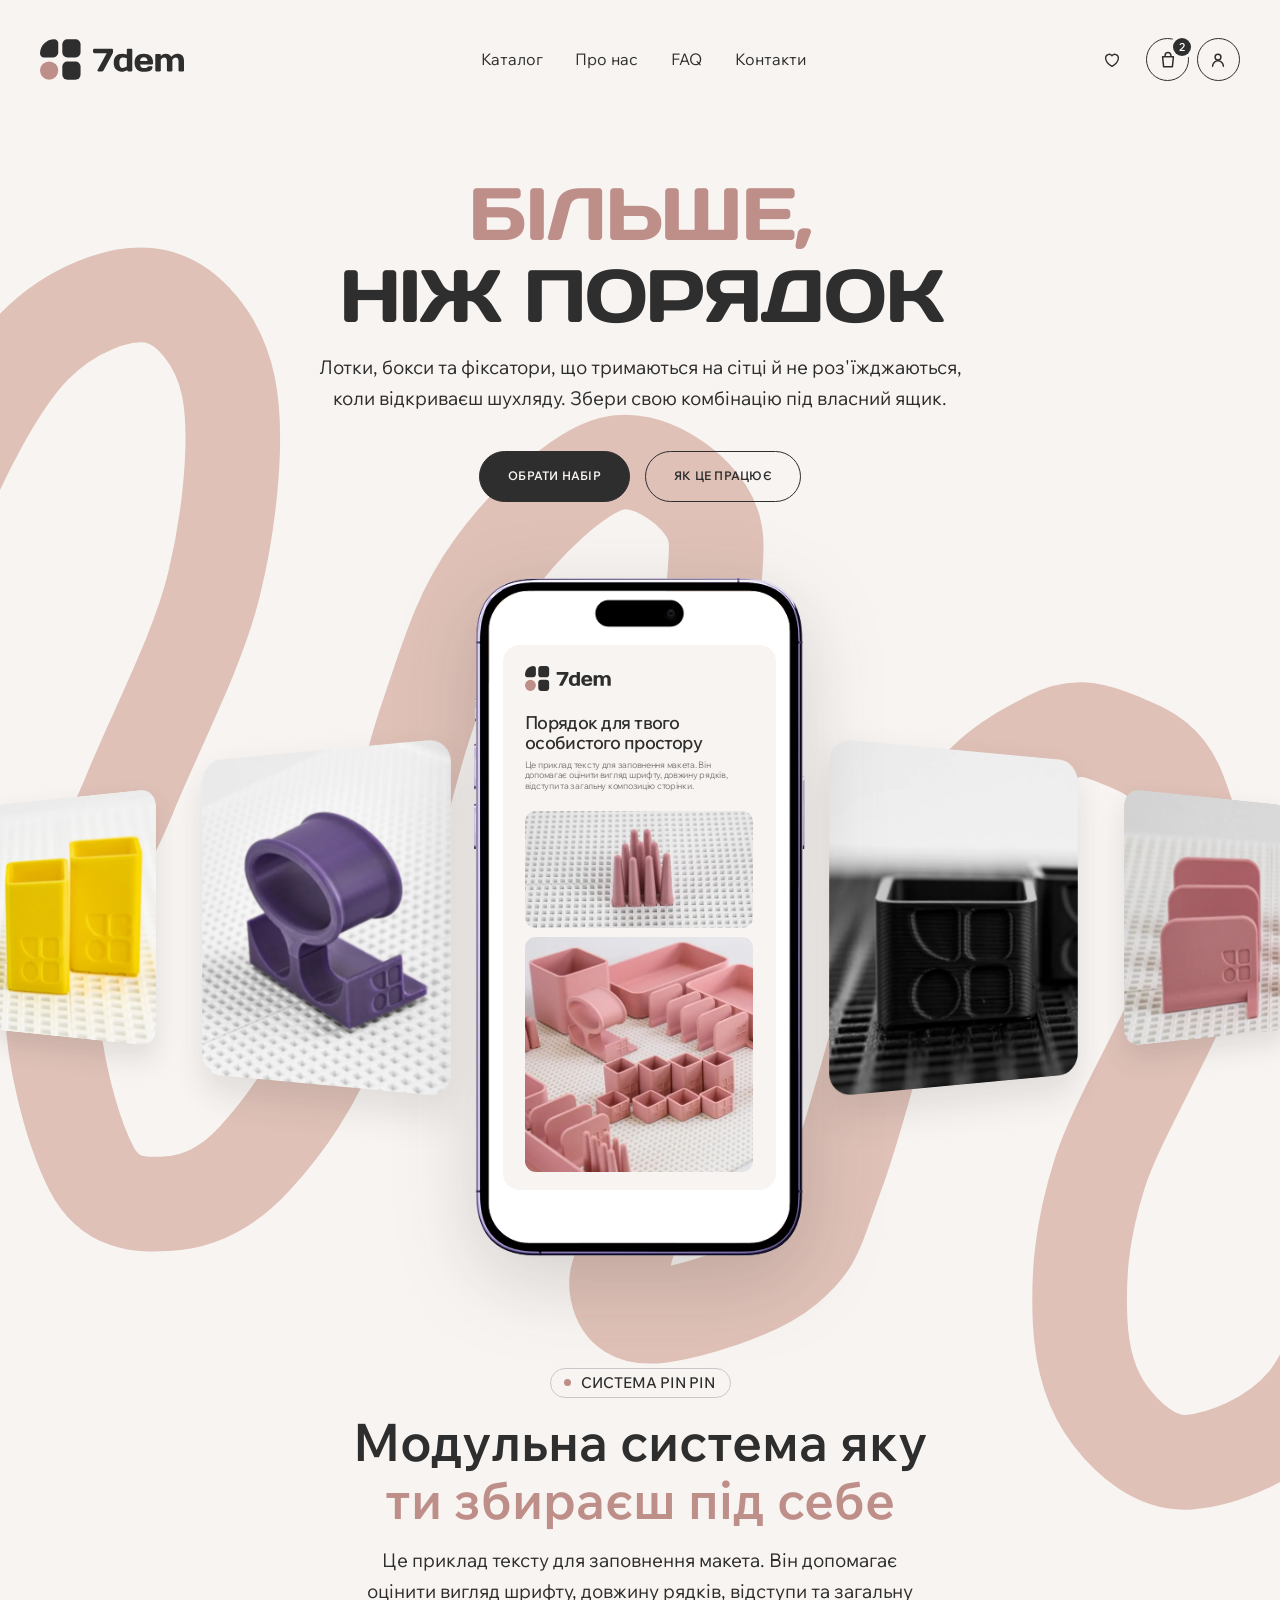
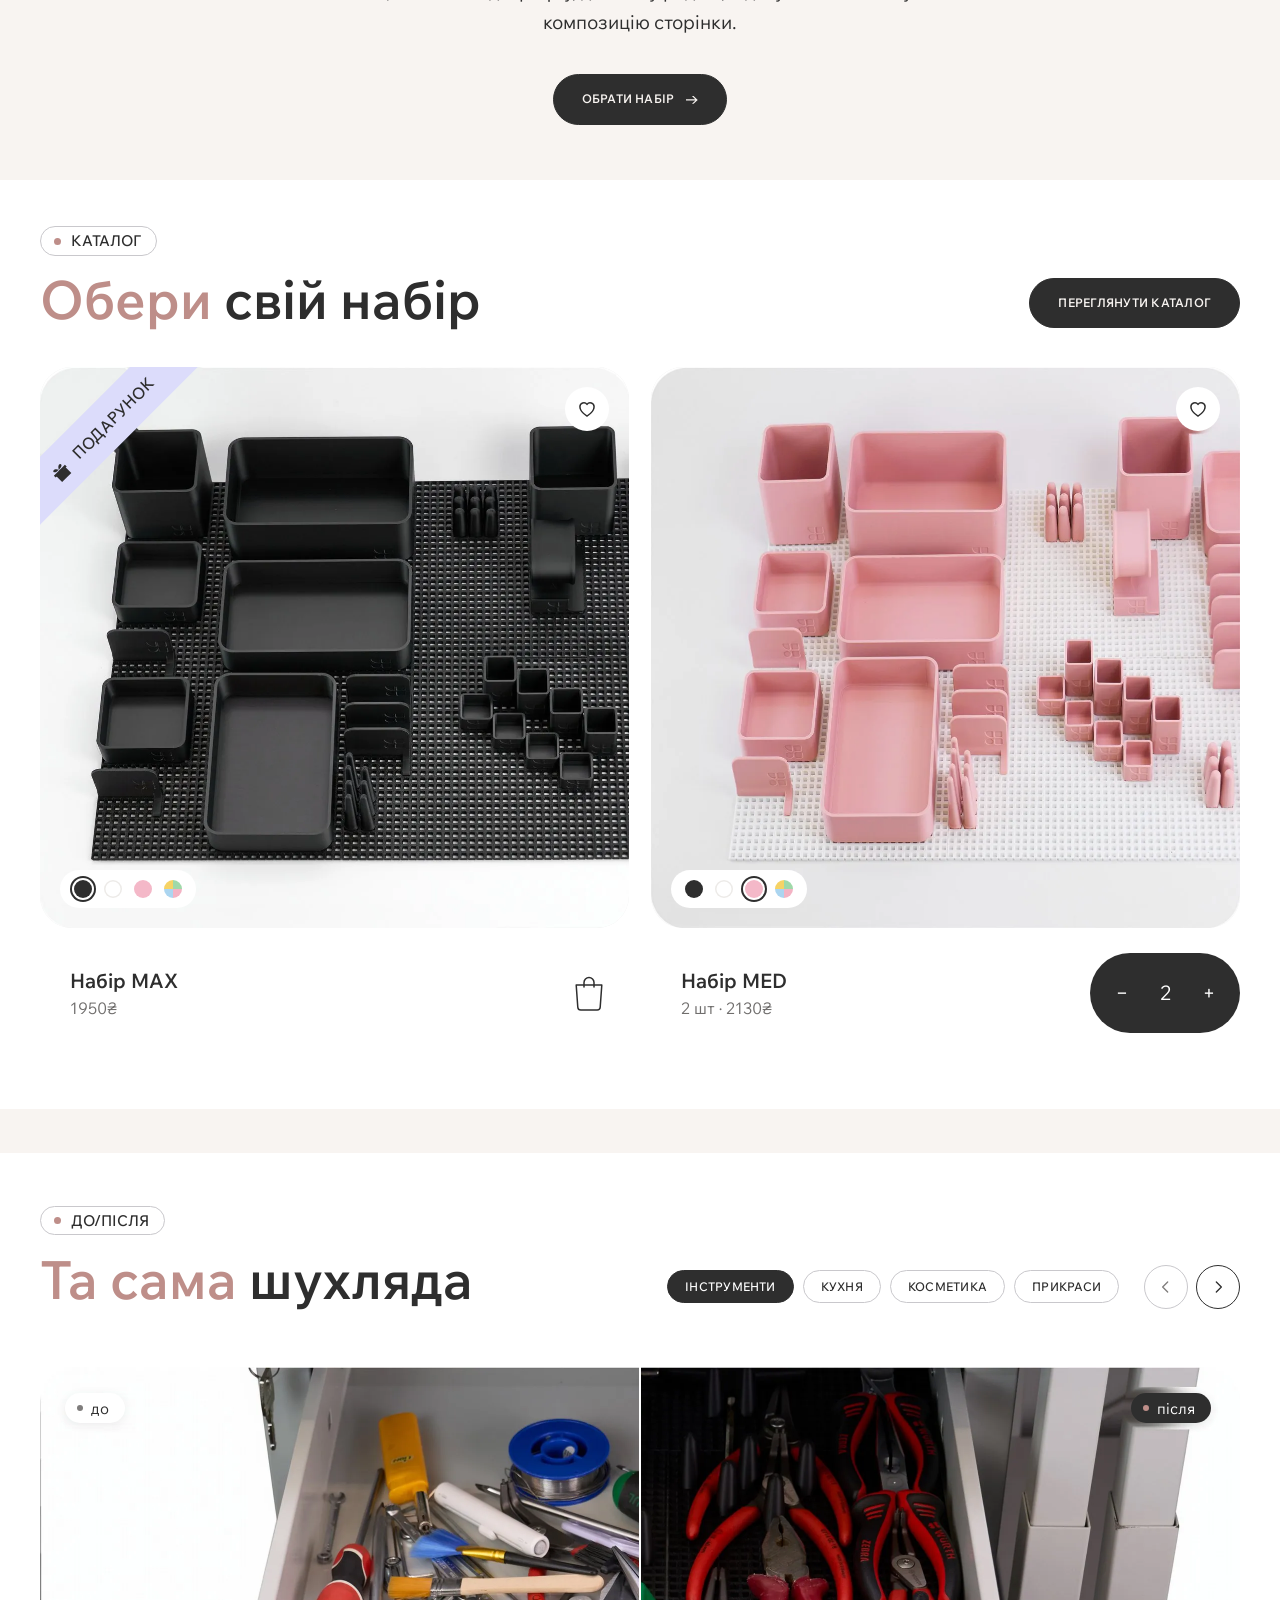
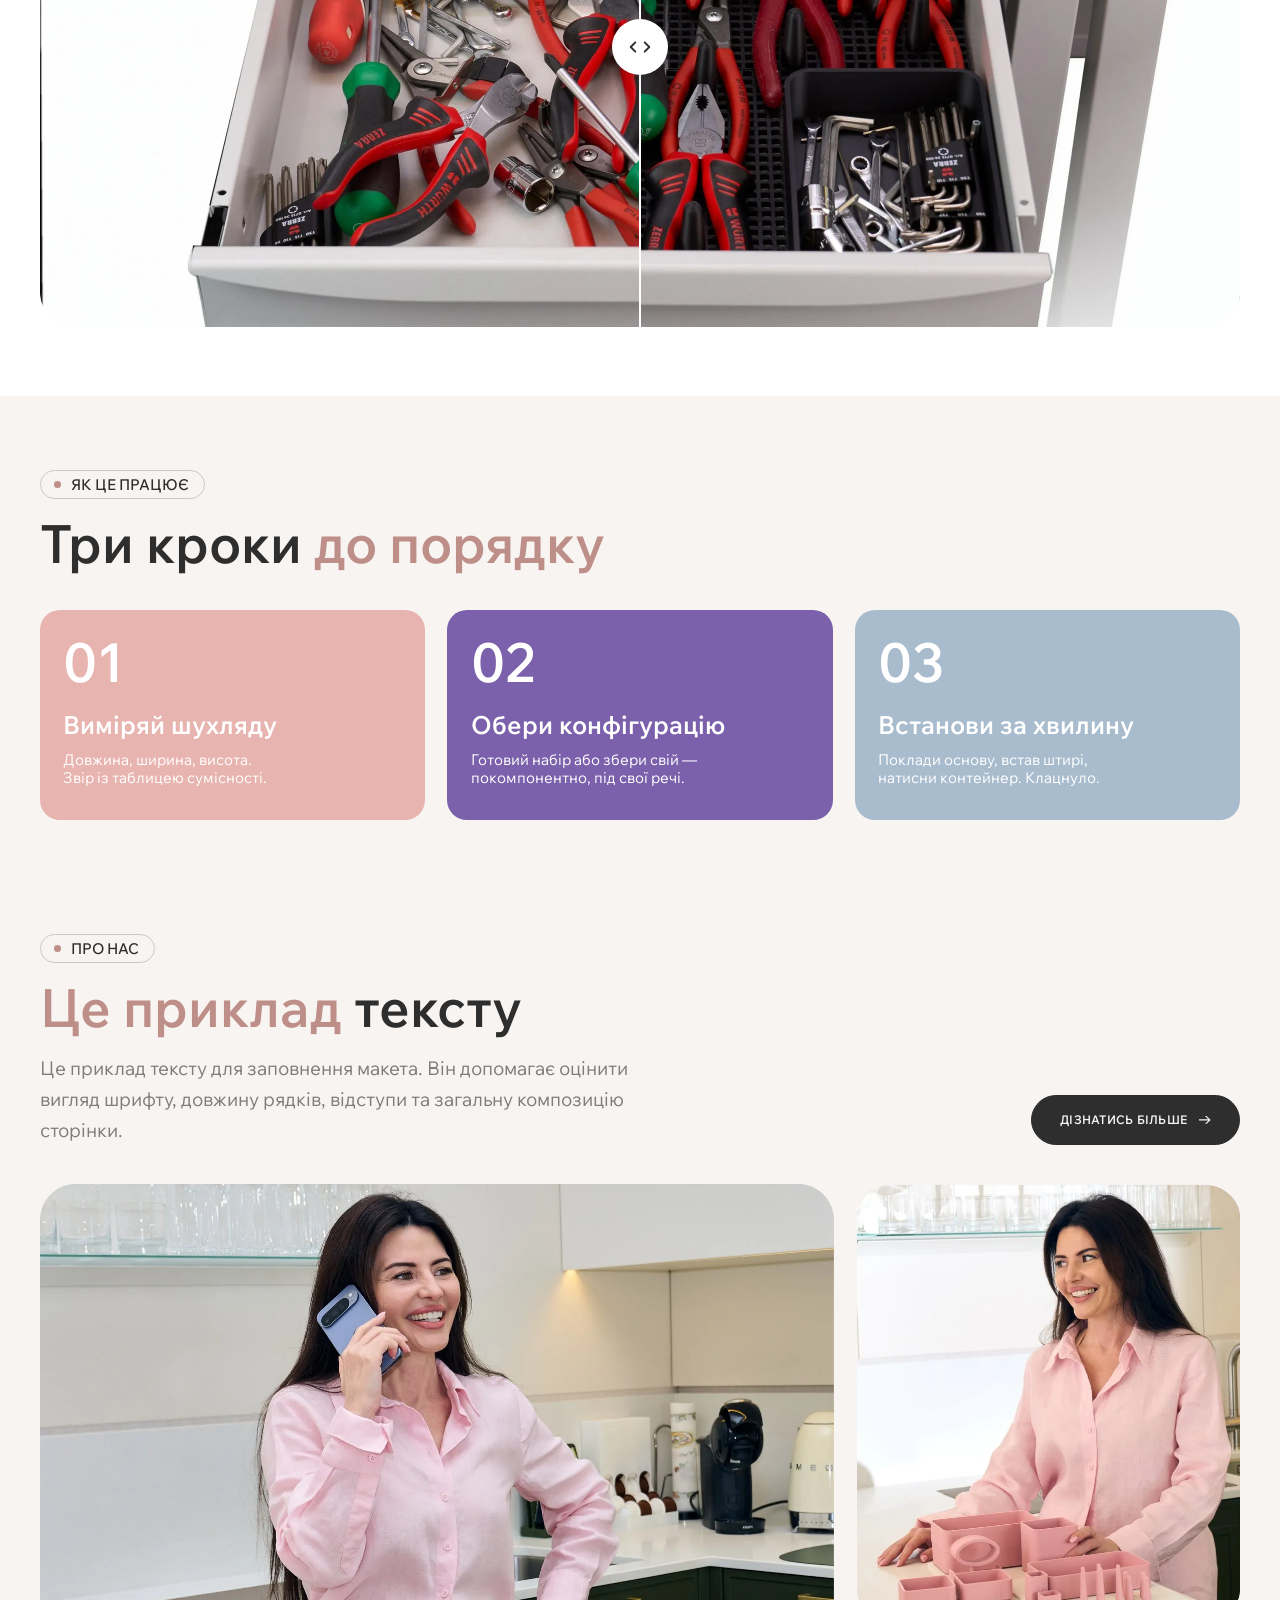
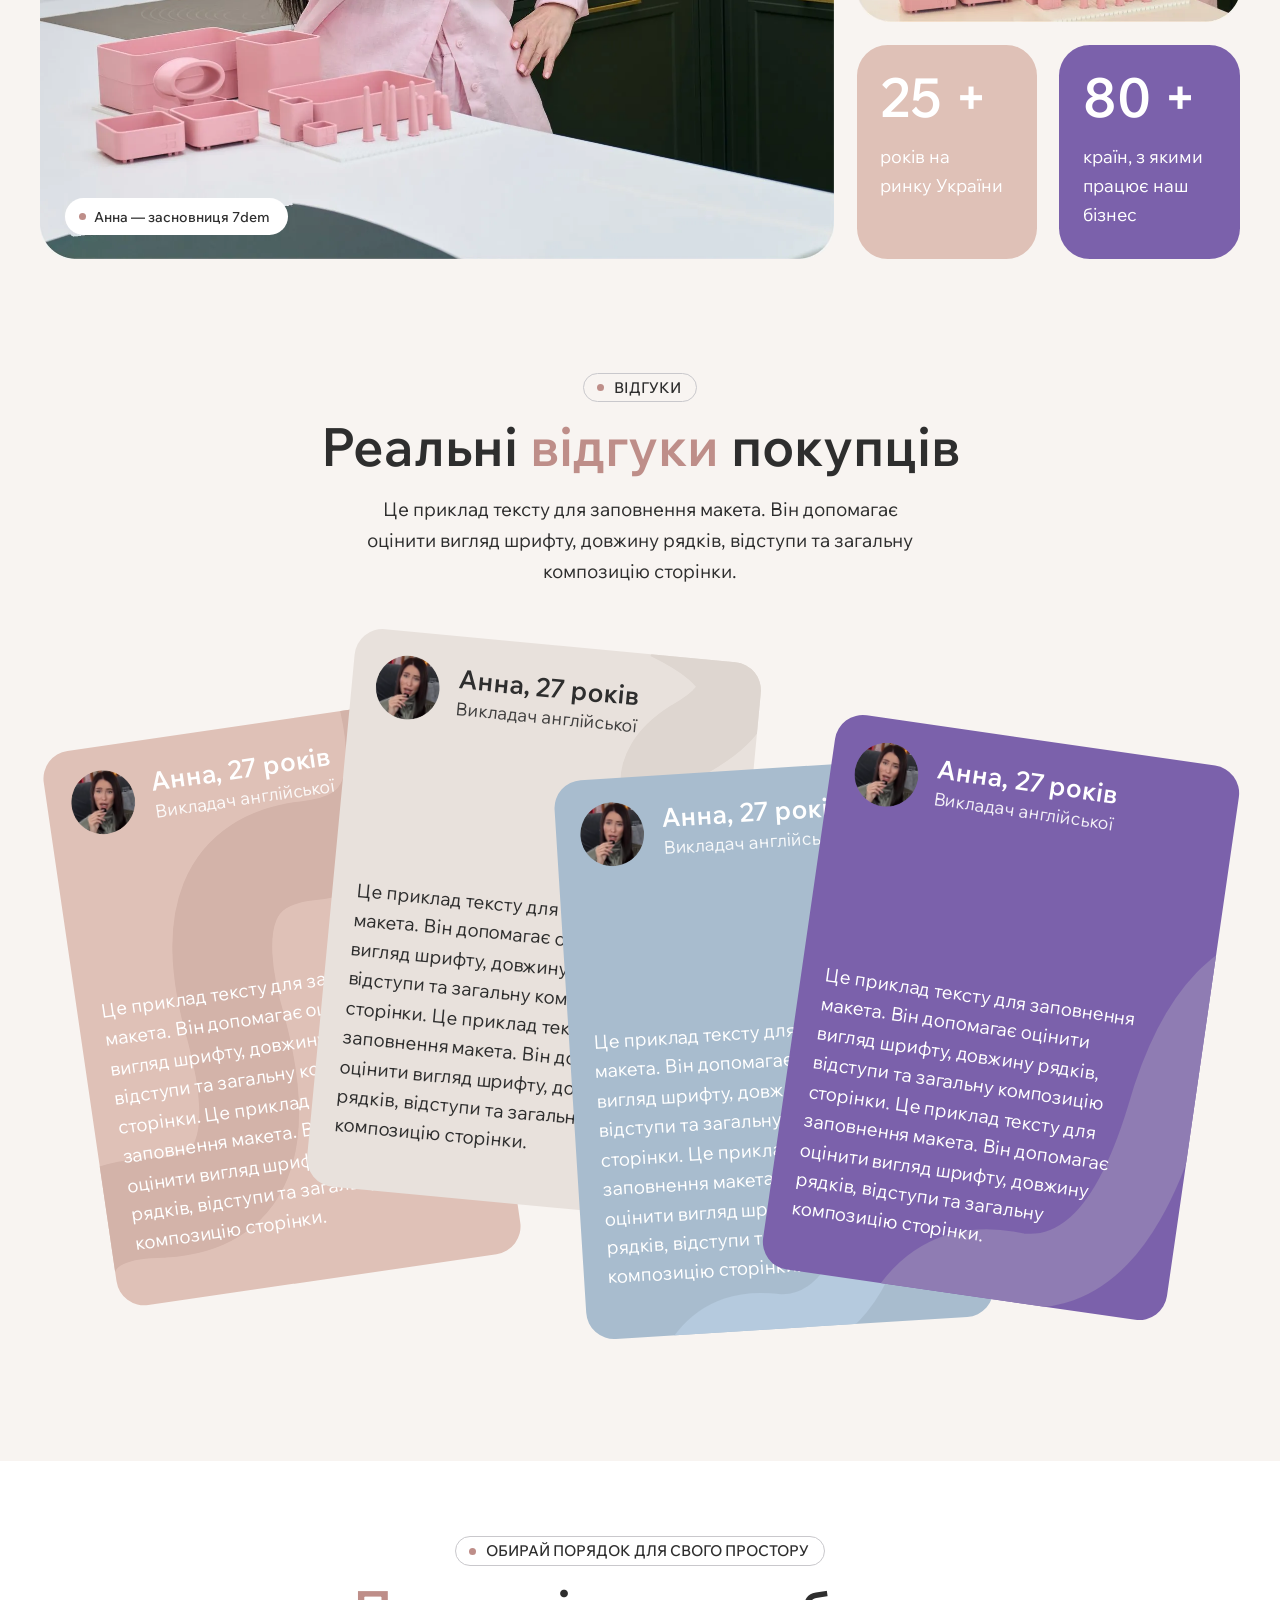
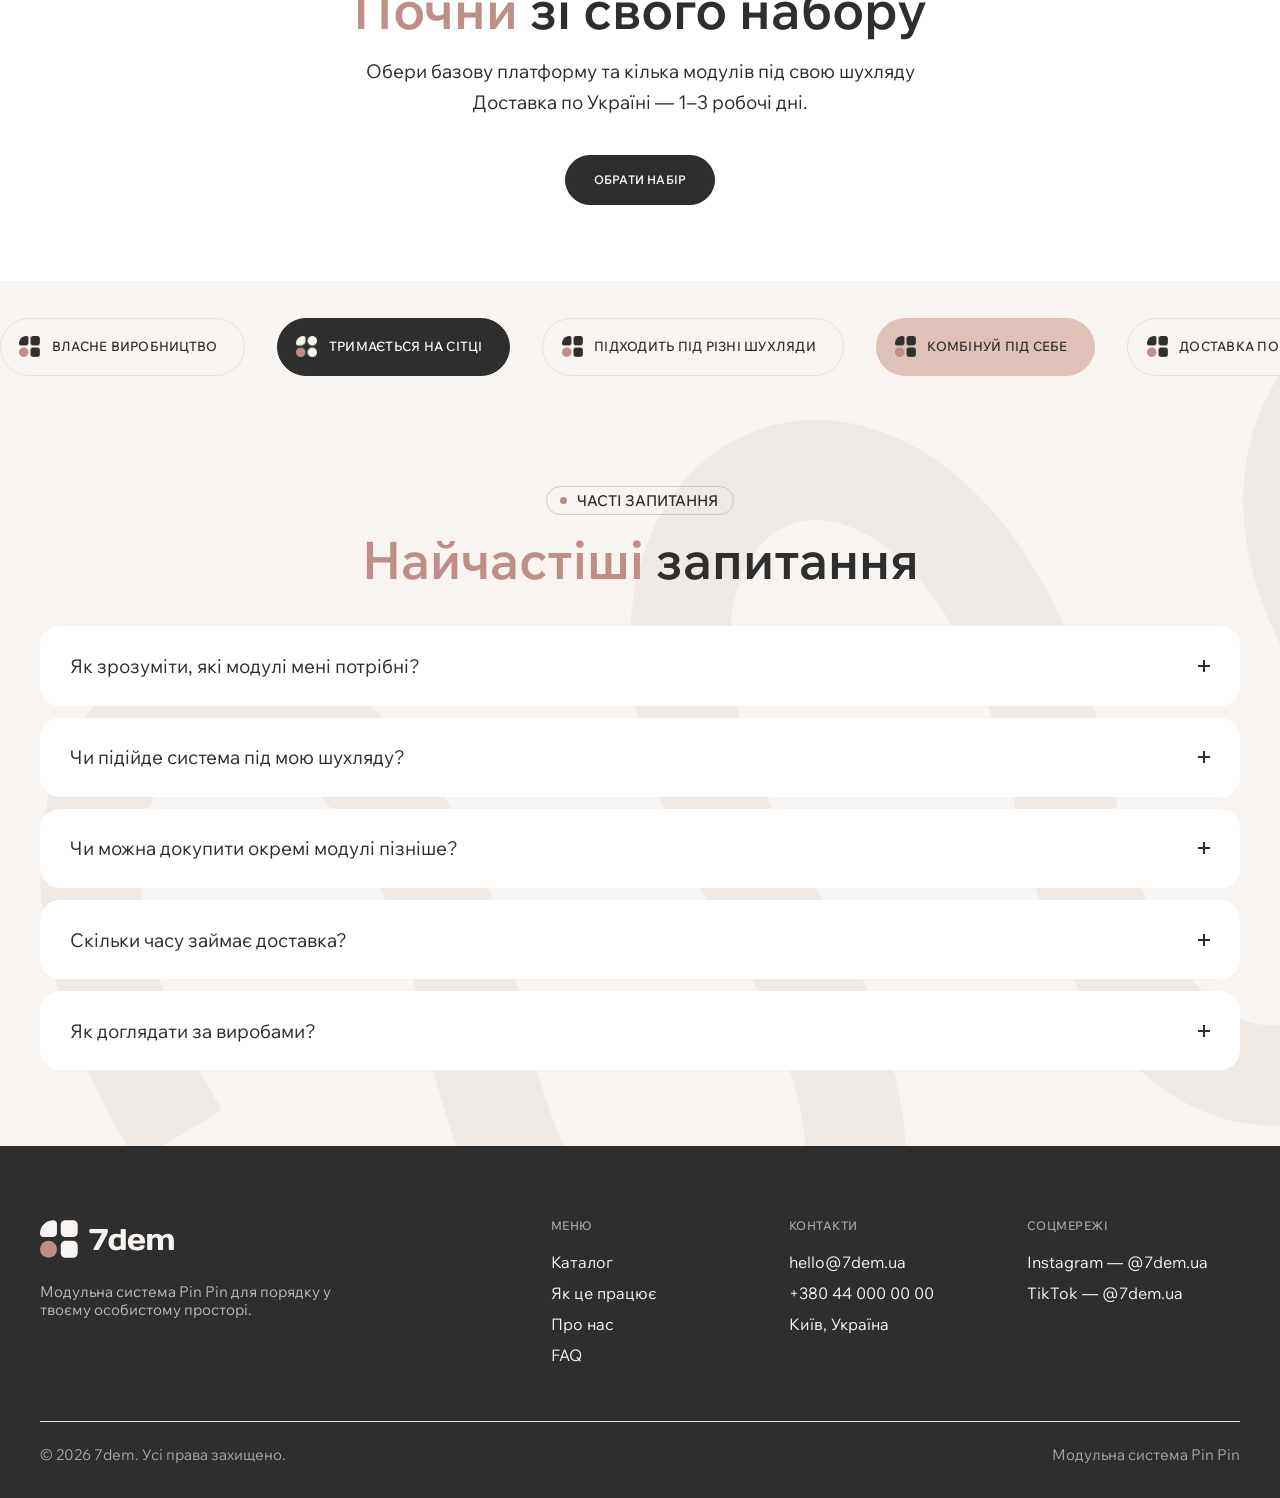
==== commit 84e7bc15: "Updates" ====
--- a/index.html
+++ b/index.html
@@ -15,19 +15,19 @@
 			</style>
 		</noscript>
 		<title>Home Page</title>
-		<script type="module" crossorigin="" src="./js/index.min.js?v=1790684291658"></script>
-		<link rel="modulepreload" crossorigin="" href="./js/common.min.js?v=1790684291658">
-		<link rel="modulepreload" crossorigin="" href="./js/main.min.js?v=1790684291658">
-		<link rel="modulepreload" crossorigin="" href="./js/swiper.min.js?v=1790684291658">
-		<link rel="modulepreload" crossorigin="" href="./js/spollers.min.js?v=1790684291658">
-		<link rel="modulepreload" crossorigin="" href="./js/settext.min.js?v=1790684291658">
-		<link rel="modulepreload" crossorigin="" href="./js/faqpin.min.js?v=1790684291658">
-		<link rel="stylesheet" crossorigin="" href="./css/common.min.css?v=1790684291658">
-		<link rel="stylesheet" crossorigin="" href="./css/main.min.css?v=1790684291658">
-		<link rel="stylesheet" crossorigin="" href="./css/spollers.min.css?v=1790684291658">
-		<link rel="stylesheet" crossorigin="" href="./css/settext.min.css?v=1790684291658">
-		<link rel="stylesheet" crossorigin="" href="./css/faqpin.min.css?v=1790684291658">
-		<link rel="stylesheet" crossorigin="" href="./css/index.min.css?v=1790684291658">
+		<script type="module" crossorigin="" src="./js/index.min.js?v=1790693002696"></script>
+		<link rel="modulepreload" crossorigin="" href="./js/common.min.js?v=1790693002696">
+		<link rel="modulepreload" crossorigin="" href="./js/main.min.js?v=1790693002696">
+		<link rel="modulepreload" crossorigin="" href="./js/swiper.min.js?v=1790693002696">
+		<link rel="modulepreload" crossorigin="" href="./js/spollers.min.js?v=1790693002696">
+		<link rel="modulepreload" crossorigin="" href="./js/marqueepin.min.js?v=1790693002696">
+		<link rel="modulepreload" crossorigin="" href="./js/faqpin.min.js?v=1790693002696">
+		<link rel="stylesheet" crossorigin="" href="./css/common.min.css?v=1790693002696">
+		<link rel="stylesheet" crossorigin="" href="./css/main.min.css?v=1790693002696">
+		<link rel="stylesheet" crossorigin="" href="./css/spollers.min.css?v=1790693002696">
+		<link rel="stylesheet" crossorigin="" href="./css/marqueepin.min.css?v=1790693002696">
+		<link rel="stylesheet" crossorigin="" href="./css/faqpin.min.css?v=1790693002696">
+		<link rel="stylesheet" crossorigin="" href="./css/index.min.css?v=1790693002696">
 	</head>
 	<body>
 		<div class="wrapper">
@@ -147,8 +147,8 @@
 								</p>
 								<div class="hero__buttons">
 									<a href="cataloge.html" class="button button--caps button--border-color-one button--background-black">Обрати набір</a>
-									<!-- якір на «Три кроки до порядку» (stepsgettingorganised) з'явиться разом з її редизайном -->
-									<a href="#" class="button button--caps button--border-color-one">Як це працює</a>
+									<!-- якір на «Три кроки до порядку» (custom/stepsgettingorganised, id="how-it-works") -->
+									<a href="#how-it-works" class="button button--caps button--border-color-one">Як це працює</a>
 								</div>
 							</div>
 						</div>
@@ -298,12 +298,16 @@
 							</div>
 						</div>
 					</section>
-					<!-- Порт: src/shopify/relax-theme/sections/sistempintext.liquid (2026-09-18 синхронізовано з ваніллю: кікер знову рендериться сніпетом tabletext, а не власним __kicker). -->
+					<!--
+Порт: src/shopify/relax-theme/sections/sistempintext.liquid (2026-09-18 синхронізовано з ваніллю: кікер знову рендериться сніпетом tabletext, а не власним __kicker).
+2026-09-29 ваніль оновлено за редизайном (пігулка, Madefor-заголовок з розовим другим рядком, темна кнопка), порт у тему ще НЕ синхронізовано.
+-->
 					<section data-fls-sistempintext="" class="sistempintext">
 						<div class="sistempintext__container sistempintext__container--two" data-fls-reveal-group="" data-fls-watcher="" data-fls-watcher-once="">
 							<div data-fls-tabletext="" class="tabletext">Система Pin Pin</div>
 							<h2 class="sistempintext__title">
 								Модульна система яку
+								<br>
 								<mark class="sistempintext__highlight">ти збираєш під себе</mark>
 							</h2>
 							<div class="sistempintext__parahraph">
@@ -312,176 +316,327 @@
 				довжину рядків, відступи та загальну композицію сторінки.
 								</p>
 							</div>
-							<a href="#" class="sistempintext__button button button--padding-two button--border-color-one">
+							<a href="cataloge.html" class="sistempintext__button button button--caps button--border-color-one button--background-black">
 								Обрати набір
 								<svg aria-hidden="true" width="12" height="8" viewbox="0 0 12 8" fill="none" xmlns="http://www.w3.org/2000/svg">
-									<path d="M7.60003 7.87195H5.93602L9.96803 3.93595L5.93602 -5.19753e-05H7.60003L11.696 3.93595L7.60003 7.87195ZM10.208 4.51195H2.44379e-05V3.35995H10.208V4.51195Z" fill="#2e2e2e"></path>
+									<path d="M7.60003 7.87195H5.93602L9.96803 3.93595L5.93602 -5.19753e-05H7.60003L11.696 3.93595L7.60003 7.87195ZM10.208 4.51195H2.44379e-05V3.35995H10.208V4.51195Z"></path>
 								</svg>
 							</a>
 						</div>
 					</section>
-					<!-- Порт: src/shopify/relax-theme/sections/catalogscart.liquid + snippets/catalogscart__card.liquid (2026-09-18 синхронізовано). Свідомі відмінності порту: назва в <h3>, свотчі <ul>/<li> з inline style замість модифікаторів, halo — сусід кнопки, а не обгортка (форма Shopify). -->
+					<!--
+Порт: src/shopify/relax-theme/sections/catalogscart.liquid + snippets/catalogscart__card.liquid (2026-09-18 синхронізовано).
+2026-09-29 ваніль оновлено за редизайном (Homepage.png): замість 4 малих карток — 2 великі картки наборів
+(стрічка «Подарунок», серце-закладка, кружечки кольору на фото, кошик → степпер кількості).
+Порт у тему ще НЕ синхронізовано — у темі набори й кількість мають іти з товарів і Ajax Cart API.
+Дані карток:
+gift  — стрічка «Подарунок» у кутку (у темі — тег товару)
+color — колір, вибраний спочатку (MED у макеті — рожевий)
+qty   — стартова кількість у кошику: 0 — кнопка-сумка, >0 — степпер (як MED у макеті)
+price — ціна за 1 шт (грн, число: рядок «2 шт · 2130₴» рахує catalogscart.js)
+Фото наборів вирізано з Homepage.png (накладки макета зафарбовано); рожеве фото MAX —
+поки те саме, що в MED, різнокольорове — product/related-3, білого фото немає (колір неактивний).
+-->
 					<section data-fls-catalogscart="" class="catalogscart">
-						<div class="catalogscart__container catalogscart__container--three" data-fls-reveal-group="" data-fls-watcher="" data-fls-watcher-once="">
+						<div class="catalogscart__container" data-fls-reveal-group="" data-fls-watcher="" data-fls-watcher-once="">
 							<div class="catalogscart__head">
 								<div class="catalogscart__heading">
-									<span class="catalogscart__kicker">каталог</span>
-									<h2 class="catalogscart__title">Обери свій набір</h2>
-								</div>
-								<a href="#" class="catalogscart__all">
-									Весь каталог
-									<svg aria-hidden="true" width="12" height="8" viewbox="0 0 12 8" fill="none" xmlns="http://www.w3.org/2000/svg">
-										<path d="M7.60003 7.87195H5.93602L9.96803 3.93595L5.93602 -5.19753e-05H7.60003L11.696 3.93595L7.60003 7.87195ZM10.208 4.51195H2.44379e-05V3.35995H10.208V4.51195Z" fill="currentColor"></path>
-									</svg>
-								</a>
-							</div>
-							<ul class="catalogscart__grid" data-fls-reveal-group="" data-fls-watcher="" data-fls-watcher-once="">
-								<li class="catalogscart__card">
-									<a href="#" class="catalogscart__photo">
-										<picture>
-											<source media="(max-width: 600px)" srcset="./assets/img/hero/oakywood-R60vO3uz1gc-unsplash-600.webp" type="image/webp">
-											<source media="(max-width: 1200px)" srcset="./assets/img/hero/oakywood-R60vO3uz1gc-unsplash-1200.webp" type="image/webp">
-											<img alt="BOX_L" width="400" height="400" src="./assets/img/hero/oakywood-R60vO3uz1gc-unsplash.webp">
-										</picture>
-									</a>
-									<div class="catalogscart__info">
-										<a href="#" class="catalogscart__name">BOX_L</a>
-										<p class="catalogscart__dims">11 × 18 × 6.3 см</p>
-										<p class="catalogscart__price">890 ₴</p>
-										<div class="catalogscart__swatches" aria-hidden="true">
-											<button type="button" class="catalogscart__swatch catalogscart__swatch--black"></button>
-											<button type="button" class="catalogscart__swatch catalogscart__swatch--white"></button>
-											<button type="button" class="catalogscart__swatch catalogscart__swatch--blush"></button>
-											<button type="button" class="catalogscart__swatch catalogscart__swatch--mixed"></button>
-										</div>
-									</div>
-									<div class="catalogscart__add-halo" aria-hidden="true">
-										<button type="button" class="catalogscart__add" aria-label="Додати BOX_L у кошик">
-											<svg viewbox="0 0 16 16" xmlns="http://www.w3.org/2000/svg">
-												<path d="M14.6188 15.4938C15.102 15.4938 15.4938 15.102 15.4938 14.6188L15.4938 6.74377C15.4938 6.26053 15.102 5.86877 14.6188 5.86877C14.1355 5.86877 13.7438 6.26053 13.7438 6.74377L13.7438 13.7438L6.74377 13.7438C6.26053 13.7438 5.86877 14.1355 5.86877 14.6188C5.86877 15.102 6.26053 15.4938 6.74377 15.4938L14.6188 15.4938ZM0.618774 0.618774L5.59911e-05 1.23749L14.0001 15.2375L14.6188 14.6188L15.2375 14.0001L1.23749 5.59911e-05L0.618774 0.618774Z"></path>
+									<div data-fls-tabletext="" class="tabletext">Каталог</div>
+									<h2 class="catalogscart__title">
+										<mark class="catalogscart__accent">Обери</mark>
+										свій набір
+									</h2>
+								</div>
+								<a href="cataloge.html" class="catalogscart__all button button--caps button--border-color-one button--background-black">Переглянути каталог</a>
+							</div>
+							<ul class="catalogscart__grid">
+								<li class="catalogscart__card" data-fls-bookmarks-card="" data-catalogscart-card="" data-price="1950" data-qty="0">
+									<div class="catalogscart__media" data-catalogscart-media="black">
+										<a href="product-card.html" class="catalogscart__photos" tabindex="-1" aria-hidden="true">
+											<picture>
+												<source media="(max-width: 600px)" srcset="./assets/img/product/set-max-black-600.webp" type="image/webp">
+												<img class="catalogscart__photo" alt="" data-catalogscart-photo="black" width="1176" height="1120" loading="lazy" src="./assets/img/product/set-max-black.webp">
+											</picture>
+											<picture>
+												<source media="(max-width: 600px)" srcset="./assets/img/product/set-med-pink-600.webp" type="image/webp">
+												<img class="catalogscart__photo" alt="" data-catalogscart-photo="blush" width="1176" height="1120" loading="lazy" src="./assets/img/product/set-med-pink.webp">
+											</picture>
+											<picture>
+												<source media="(max-width: 600px)" srcset="./assets/img/product/related-3-600.webp" type="image/webp">
+												<source media="(max-width: 1200px)" srcset="./assets/img/product/related-3-1200.webp" type="image/webp">
+												<img class="catalogscart__photo" alt="" data-catalogscart-photo="mixed" width="1176" height="1120" loading="lazy" src="./assets/img/product/related-3.webp">
+											</picture>
+										</a>
+										<span class="catalogscart__ribbon">
+											<svg viewbox="0 0 16 16" aria-hidden="true">
+												<path d="M2 7h12v2H2zM3 9h10v6H3zM7.25 7h1.5v8h-1.5zM8 6.5C6.5 3 3.5 3.5 4 5.2 4.4 6.4 6.6 6.5 8 6.5Zm0 0c1.5-3.5 4.5-3 4-1.3-.4 1.2-2.6 1.3-4 1.3Z" fill="currentColor"></path>
+											</svg>
+											Подарунок
+										</span>
+										<button type="button" class="catalogscart__save" data-fls-bookmarks-toggle="set-max" data-bookmark-title="Набір MAX" data-bookmark-price="1950 ₴" data-bookmark-url="product-card.html" aria-pressed="false" aria-label="Зберегти в обране: Набір MAX">
+											<svg viewbox="0 0 24 24" fill="none" aria-hidden="true">
+												<path d="M12 20.5S3.5 15.4 3.5 9.2A4.7 4.7 0 0 1 12 6.4a4.7 4.7 0 0 1 8.5 2.8c0 6.2-8.5 11.3-8.5 11.3Z" stroke="currentColor" stroke-width="1.8" stroke-linejoin="round"></path>
 											</svg>
 										</button>
-									</div>
-								</li>
-								<li class="catalogscart__card">
-									<a href="#" class="catalogscart__photo">
-										<picture>
-											<source media="(max-width: 600px)" srcset="./assets/img/IMG_9846-600.webp" type="image/webp">
-											<source media="(max-width: 1200px)" srcset="./assets/img/IMG_9846-1200.webp" type="image/webp">
-											<img alt="BOX_S" width="400" height="400" src="./assets/img/IMG_9846.webp">
-										</picture>
-									</a>
-									<div class="catalogscart__info">
-										<a href="#" class="catalogscart__name">BOX_S</a>
-										<p class="catalogscart__dims">11 × 18 × 3.5 см</p>
-										<p class="catalogscart__price">650 ₴</p>
-										<div class="catalogscart__swatches" aria-hidden="true">
-											<button type="button" class="catalogscart__swatch catalogscart__swatch--black"></button>
-											<button type="button" class="catalogscart__swatch catalogscart__swatch--white"></button>
-											<button type="button" class="catalogscart__swatch catalogscart__swatch--blush"></button>
-											<button type="button" class="catalogscart__swatch catalogscart__swatch--mixed"></button>
-										</div>
-									</div>
-									<div class="catalogscart__add-halo" aria-hidden="true">
-										<button type="button" class="catalogscart__add" aria-label="Додати BOX_L у кошик">
-											<svg viewbox="0 0 16 16" xmlns="http://www.w3.org/2000/svg">
-												<path d="M14.6188 15.4938C15.102 15.4938 15.4938 15.102 15.4938 14.6188L15.4938 6.74377C15.4938 6.26053 15.102 5.86877 14.6188 5.86877C14.1355 5.86877 13.7438 6.26053 13.7438 6.74377L13.7438 13.7438L6.74377 13.7438C6.26053 13.7438 5.86877 14.1355 5.86877 14.6188C5.86877 15.102 6.26053 15.4938 6.74377 15.4938L14.6188 15.4938ZM0.618774 0.618774L5.59911e-05 1.23749L14.0001 15.2375L14.6188 14.6188L15.2375 14.0001L1.23749 5.59911e-05L0.618774 0.618774Z"></path>
+										<div class="catalogscart__swatches" role="radiogroup" aria-label="Колір: Набір MAX">
+											<button type="button" class="catalogscart__swatch catalogscart__swatch--black" role="radio" aria-checked="false" aria-label="Чорний" data-catalogscart-color="black"></button>
+											<button type="button" class="catalogscart__swatch catalogscart__swatch--white" role="radio" aria-checked="false" aria-label="Білий" data-catalogscart-color="white"></button>
+											<button type="button" class="catalogscart__swatch catalogscart__swatch--blush" role="radio" aria-checked="false" aria-label="Рожевий" data-catalogscart-color="blush"></button>
+											<button type="button" class="catalogscart__swatch catalogscart__swatch--mixed" role="radio" aria-checked="false" aria-label="Різнокольоровий" data-catalogscart-color="mixed"></button>
+										</div>
+									</div>
+									<div class="catalogscart__body">
+										<div class="catalogscart__info">
+											<h3 class="catalogscart__name">
+												<a href="product-card.html">Набір MAX</a>
+											</h3>
+											<p class="catalogscart__price" data-catalogscart-price="" aria-live="polite">1950₴</p>
+										</div>
+										<button type="button" class="catalogscart__add" data-catalogscart-add="" aria-label="Додати в кошик: Набір MAX">
+											<svg viewbox="0 0 32 38" fill="none" aria-hidden="true">
+												<path d="M11 13V8.5a5 5 0 0 1 10 0V13M3.2 11h25.6l-1.6 22.2a3 3 0 0 1-3 2.8H7.8a3 3 0 0 1-3-2.8L3.2 11Z" stroke="currentColor" stroke-width="1.5" stroke-linecap="round" stroke-linejoin="round"></path>
 											</svg>
 										</button>
-									</div>
-								</li>
-								<li class="catalogscart__card">
-									<a href="#" class="catalogscart__photo">
-										<picture>
-											<source media="(max-width: 600px)" srcset="./assets/img/IMG_9848-600.webp" type="image/webp">
-											<source media="(max-width: 1200px)" srcset="./assets/img/IMG_9848-1200.webp" type="image/webp">
-											<img alt="BOX_S" width="400" height="400" src="./assets/img/IMG_9848.webp">
-										</picture>
-									</a>
-									<div class="catalogscart__info">
-										<a href="#" class="catalogscart__name">BOX_S</a>
-										<p class="catalogscart__dims">11 × 18 × 3.5 см</p>
-										<p class="catalogscart__price">650 ₴</p>
-										<div class="catalogscart__swatches" aria-hidden="true">
-											<button type="button" class="catalogscart__swatch catalogscart__swatch--black"></button>
-											<button type="button" class="catalogscart__swatch catalogscart__swatch--white"></button>
-											<button type="button" class="catalogscart__swatch catalogscart__swatch--blush"></button>
-											<button type="button" class="catalogscart__swatch catalogscart__swatch--mixed"></button>
-										</div>
-									</div>
-									<div class="catalogscart__add-halo" aria-hidden="true">
-										<button type="button" class="catalogscart__add" aria-label="Додати BOX_L у кошик">
-											<svg viewbox="0 0 16 16" xmlns="http://www.w3.org/2000/svg">
-												<path d="M14.6188 15.4938C15.102 15.4938 15.4938 15.102 15.4938 14.6188L15.4938 6.74377C15.4938 6.26053 15.102 5.86877 14.6188 5.86877C14.1355 5.86877 13.7438 6.26053 13.7438 6.74377L13.7438 13.7438L6.74377 13.7438C6.26053 13.7438 5.86877 14.1355 5.86877 14.6188C5.86877 15.102 6.26053 15.4938 6.74377 15.4938L14.6188 15.4938ZM0.618774 0.618774L5.59911e-05 1.23749L14.0001 15.2375L14.6188 14.6188L15.2375 14.0001L1.23749 5.59911e-05L0.618774 0.618774Z"></path>
+										<div class="catalogscart__stepper" data-catalogscart-stepper="" hidden>
+											<button type="button" class="catalogscart__step" data-catalogscart-minus="" aria-label="Менше">−</button>
+											<span class="catalogscart__qty" data-catalogscart-qty="">0</span>
+											<button type="button" class="catalogscart__step" data-catalogscart-plus="" aria-label="Більше">+</button>
+										</div>
+									</div>
+								</li>
+								<li class="catalogscart__card" data-fls-bookmarks-card="" data-catalogscart-card="" data-price="1065" data-qty="2">
+									<div class="catalogscart__media" data-catalogscart-media="blush">
+										<a href="product-card.html" class="catalogscart__photos" tabindex="-1" aria-hidden="true">
+											<picture>
+												<source media="(max-width: 600px)" srcset="./assets/img/product/set-max-black-600.webp" type="image/webp">
+												<img class="catalogscart__photo" alt="" data-catalogscart-photo="black" width="1176" height="1120" loading="lazy" src="./assets/img/product/set-max-black.webp">
+											</picture>
+											<picture>
+												<source media="(max-width: 600px)" srcset="./assets/img/product/set-med-pink-600.webp" type="image/webp">
+												<img class="catalogscart__photo" alt="" data-catalogscart-photo="blush" width="1176" height="1120" loading="lazy" src="./assets/img/product/set-med-pink.webp">
+											</picture>
+											<picture>
+												<source media="(max-width: 600px)" srcset="./assets/img/product/related-3-600.webp" type="image/webp">
+												<source media="(max-width: 1200px)" srcset="./assets/img/product/related-3-1200.webp" type="image/webp">
+												<img class="catalogscart__photo" alt="" data-catalogscart-photo="mixed" width="1176" height="1120" loading="lazy" src="./assets/img/product/related-3.webp">
+											</picture>
+										</a>
+										<button type="button" class="catalogscart__save" data-fls-bookmarks-toggle="set-med" data-bookmark-title="Набір MED" data-bookmark-price="1065 ₴" data-bookmark-url="product-card.html" aria-pressed="false" aria-label="Зберегти в обране: Набір MED">
+											<svg viewbox="0 0 24 24" fill="none" aria-hidden="true">
+												<path d="M12 20.5S3.5 15.4 3.5 9.2A4.7 4.7 0 0 1 12 6.4a4.7 4.7 0 0 1 8.5 2.8c0 6.2-8.5 11.3-8.5 11.3Z" stroke="currentColor" stroke-width="1.8" stroke-linejoin="round"></path>
 											</svg>
 										</button>
-									</div>
-								</li>
-								<li class="catalogscart__card">
-									<a href="#" class="catalogscart__photo">
-										<picture>
-											<source media="(max-width: 600px)" srcset="./assets/img/IMG_9861-600.webp" type="image/webp">
-											<source media="(max-width: 1200px)" srcset="./assets/img/IMG_9861-1200.webp" type="image/webp">
-											<img alt="BOX_L" width="400" height="400" src="./assets/img/IMG_9861.webp">
-										</picture>
-									</a>
-									<div class="catalogscart__info">
-										<a href="#" class="catalogscart__name">BOX_L</a>
-										<p class="catalogscart__dims">11 × 18 × 6.3 см</p>
-										<p class="catalogscart__price">890 ₴</p>
-										<div class="catalogscart__swatches" aria-hidden="true">
-											<button type="button" class="catalogscart__swatch catalogscart__swatch--black"></button>
-											<button type="button" class="catalogscart__swatch catalogscart__swatch--white"></button>
-											<button type="button" class="catalogscart__swatch catalogscart__swatch--blush"></button>
-											<button type="button" class="catalogscart__swatch catalogscart__swatch--mixed"></button>
-										</div>
-									</div>
-									<div class="catalogscart__add-halo" aria-hidden="true">
-										<button type="button" class="catalogscart__add" aria-label="Додати BOX_L у кошик">
-											<svg viewbox="0 0 16 16" xmlns="http://www.w3.org/2000/svg">
-												<path d="M14.6188 15.4938C15.102 15.4938 15.4938 15.102 15.4938 14.6188L15.4938 6.74377C15.4938 6.26053 15.102 5.86877 14.6188 5.86877C14.1355 5.86877 13.7438 6.26053 13.7438 6.74377L13.7438 13.7438L6.74377 13.7438C6.26053 13.7438 5.86877 14.1355 5.86877 14.6188C5.86877 15.102 6.26053 15.4938 6.74377 15.4938L14.6188 15.4938ZM0.618774 0.618774L5.59911e-05 1.23749L14.0001 15.2375L14.6188 14.6188L15.2375 14.0001L1.23749 5.59911e-05L0.618774 0.618774Z"></path>
+										<div class="catalogscart__swatches" role="radiogroup" aria-label="Колір: Набір MED">
+											<button type="button" class="catalogscart__swatch catalogscart__swatch--black" role="radio" aria-checked="false" aria-label="Чорний" data-catalogscart-color="black"></button>
+											<button type="button" class="catalogscart__swatch catalogscart__swatch--white" role="radio" aria-checked="false" aria-label="Білий" data-catalogscart-color="white"></button>
+											<button type="button" class="catalogscart__swatch catalogscart__swatch--blush" role="radio" aria-checked="false" aria-label="Рожевий" data-catalogscart-color="blush"></button>
+											<button type="button" class="catalogscart__swatch catalogscart__swatch--mixed" role="radio" aria-checked="false" aria-label="Різнокольоровий" data-catalogscart-color="mixed"></button>
+										</div>
+									</div>
+									<div class="catalogscart__body">
+										<div class="catalogscart__info">
+											<h3 class="catalogscart__name">
+												<a href="product-card.html">Набір MED</a>
+											</h3>
+											<p class="catalogscart__price" data-catalogscart-price="" aria-live="polite">1065₴</p>
+										</div>
+										<button type="button" class="catalogscart__add" data-catalogscart-add="" aria-label="Додати в кошик: Набір MED">
+											<svg viewbox="0 0 32 38" fill="none" aria-hidden="true">
+												<path d="M11 13V8.5a5 5 0 0 1 10 0V13M3.2 11h25.6l-1.6 22.2a3 3 0 0 1-3 2.8H7.8a3 3 0 0 1-3-2.8L3.2 11Z" stroke="currentColor" stroke-width="1.5" stroke-linecap="round" stroke-linejoin="round"></path>
 											</svg>
 										</button>
+										<div class="catalogscart__stepper" data-catalogscart-stepper="" hidden>
+											<button type="button" class="catalogscart__step" data-catalogscart-minus="" aria-label="Менше">−</button>
+											<span class="catalogscart__qty" data-catalogscart-qty="">0</span>
+											<button type="button" class="catalogscart__step" data-catalogscart-plus="" aria-label="Більше">+</button>
+										</div>
 									</div>
 								</li>
 							</ul>
 						</div>
 					</section>
-					<!-- Порт: src/shopify/relax-theme/sections/beforeandafter.liquid (2026-09-15 синхронізовано з ваніллю). -->
+					<!--
+Порт: src/shopify/relax-theme/sections/beforeandafter.liquid (2026-09-15 синхронізовано з ваніллю).
+2026-09-29 ваніль оновлено за редизайном (Homepage.png): пігулка, заголовок з розовим «Та сама»,
+чипи категорій зі стрілками, один широкий слайдер «до/після» з круглою ручкою по лінії поділу.
+Порт у тему ще НЕ синхронізовано (у темі категорії — блоки секції з двома image_picker).
+Кожна категорія — своя панель з [data-fls-beforeafter] (драг — layout/beforeafter, без змін);
+чипи й стрілки перемикають панелі (beforeandafter.js). Фото: у макеті видно лише ліву
+половину «до» й праву «після» — вирізано з Homepage.png, приховані половини поки віддзеркалені.
+Кухня / косметика / прикраси — заглушки з тими самими фото, поки немає зйомки.
+-->
 					<section data-fls-beforeandafter="" class="beforeandafter">
-						<div class="beforeandafter__container beforeandafter__container--four" data-fls-reveal-group="" data-fls-watcher="" data-fls-watcher-once="">
-							<span class="beforeandafter__kicker">До і після</span>
-							<h2 class="beforeandafter__title">Та сама шухляда</h2>
-							<div data-fls-beforeafter="" class="beforeandafter__before-after">
-								<div data-fls-beforeafter-before="" class="beforeandafter__item">
-									<div class="beforeandafter__text-before">ДО</div>
-									<div class="beforeandafter__before-center">Фото шухляди без системи</div>
-									<picture>
-										<source media="(max-width: 600px)" srcset="./assets/img/IMG_9848-600.webp" type="image/webp">
-										<source media="(max-width: 1200px)" srcset="./assets/img/IMG_9848-1200.webp" type="image/webp">
-										<img alt="Image" class="beforeandafter__image" src="./assets/img/IMG_9848.webp">
-									</picture>
-								</div>
-								<div data-fls-beforeafter-after="" class="beforeandafter__item">
-									<div class="beforeandafter__text-after">ПІСЛЯ</div>
-									<div class="beforeandafter__after-center">Фото тієї самої шухляди з PIN PIN</div>
-									<picture>
-										<source media="(max-width: 600px)" srcset="./assets/img/IMG_9861-600.webp" type="image/webp">
-										<source media="(max-width: 1200px)" srcset="./assets/img/IMG_9861-1200.webp" type="image/webp">
-										<img alt="Image" class="beforeandafter__image" src="./assets/img/IMG_9861.webp">
-									</picture>
-								</div>
-								<div data-fls-beforeafter-arrow="" class="beforeandafter__arrow">
-									<div class="beforeandafter__drag">перетягни</div>
+						<div class="beforeandafter__container" data-fls-reveal-group="" data-fls-watcher="" data-fls-watcher-once="">
+							<div class="beforeandafter__head">
+								<div class="beforeandafter__heading">
+									<div data-fls-tabletext="" class="tabletext">До/після</div>
+									<h2 class="beforeandafter__title">
+										<mark class="beforeandafter__accent">Та сама</mark>
+										шухляда
+									</h2>
+								</div>
+								<div class="beforeandafter__controls">
+									<div class="beforeandafter__chips" role="tablist" aria-label="Категорія шухляди">
+										<button type="button" class="beforeandafter__chip" role="tab" id="beforeandafter-tab-0" aria-controls="beforeandafter-panel-0" aria-selected="true" data-beforeandafter-tab="0">Інструменти</button>
+										<button type="button" class="beforeandafter__chip" role="tab" id="beforeandafter-tab-1" aria-controls="beforeandafter-panel-1" aria-selected="false" data-beforeandafter-tab="1">Кухня</button>
+										<button type="button" class="beforeandafter__chip" role="tab" id="beforeandafter-tab-2" aria-controls="beforeandafter-panel-2" aria-selected="false" data-beforeandafter-tab="2">Косметика</button>
+										<button type="button" class="beforeandafter__chip" role="tab" id="beforeandafter-tab-3" aria-controls="beforeandafter-panel-3" aria-selected="false" data-beforeandafter-tab="3">Прикраси</button>
+									</div>
+									<div class="beforeandafter__arrows">
+										<button type="button" class="beforeandafter__arrow-btn" data-beforeandafter-prev="" aria-label="Попередня категорія" disabled>
+											<svg viewbox="0 0 24 24" fill="none" aria-hidden="true">
+												<path d="M14 6l-6 6 6 6" stroke="currentColor" stroke-width="1.6" stroke-linecap="round" stroke-linejoin="round"></path>
+											</svg>
+										</button>
+										<button type="button" class="beforeandafter__arrow-btn" data-beforeandafter-next="" aria-label="Наступна категорія">
+											<svg viewbox="0 0 24 24" fill="none" aria-hidden="true">
+												<path d="M10 6l6 6-6 6" stroke="currentColor" stroke-width="1.6" stroke-linecap="round" stroke-linejoin="round"></path>
+											</svg>
+										</button>
+									</div>
+								</div>
+							</div>
+							<div class="beforeandafter__panels">
+								<div class="beforeandafter__panel --active" role="tabpanel" id="beforeandafter-panel-0" aria-labelledby="beforeandafter-tab-0" data-beforeandafter-panel="0">
+									<div data-fls-beforeafter="" class="beforeandafter__compare">
+										<div data-fls-beforeafter-before="" class="beforeandafter__item">
+											<span class="beforeandafter__label">до</span>
+											<picture>
+												<source media="(max-width: 600px)" srcset="./assets/img/beforeafter/tools-before-600.webp" type="image/webp">
+												<source media="(max-width: 1200px)" srcset="./assets/img/beforeafter/tools-before-1200.webp" type="image/webp">
+												<img alt="Інструменти: шухляда без системи" width="2400" height="1120" loading="lazy" src="./assets/img/beforeafter/tools-before.webp">
+											</picture>
+										</div>
+										<div data-fls-beforeafter-after="" class="beforeandafter__item beforeandafter__item--after">
+											<span class="beforeandafter__label beforeandafter__label--after">після</span>
+											<picture>
+												<source media="(max-width: 600px)" srcset="./assets/img/beforeafter/tools-after-600.webp" type="image/webp">
+												<source media="(max-width: 1200px)" srcset="./assets/img/beforeafter/tools-after-1200.webp" type="image/webp">
+												<img alt="Інструменти: та сама шухляда з Pin Pin" width="2400" height="1120" loading="lazy" src="./assets/img/beforeafter/tools-after.webp">
+											</picture>
+										</div>
+										<!--
+Ручка нульової ширини: layout/beforeafter ставить їй left = x% − ширина,
+тож лінія поділу йде рівно по x%. Коло й лінія — всередині, mousedown спливає
+-->
+										<div data-fls-beforeafter-arrow="" class="beforeandafter__arrow">
+											<span class="beforeandafter__handle">
+												<svg viewbox="0 0 24 24" fill="none" aria-hidden="true">
+													<path d="M8 8l-4 4 4 4M16 8l4 4-4 4" stroke="currentColor" stroke-width="1.6" stroke-linecap="round" stroke-linejoin="round"></path>
+												</svg>
+											</span>
+										</div>
+									</div>
+								</div>
+								<div class="beforeandafter__panel" role="tabpanel" id="beforeandafter-panel-1" aria-labelledby="beforeandafter-tab-1" data-beforeandafter-panel="1">
+									<div data-fls-beforeafter="" class="beforeandafter__compare">
+										<div data-fls-beforeafter-before="" class="beforeandafter__item">
+											<span class="beforeandafter__label">до</span>
+											<picture>
+												<source media="(max-width: 600px)" srcset="./assets/img/beforeafter/tools-before-600.webp" type="image/webp">
+												<source media="(max-width: 1200px)" srcset="./assets/img/beforeafter/tools-before-1200.webp" type="image/webp">
+												<img alt="Кухня: шухляда без системи" width="2400" height="1120" loading="lazy" src="./assets/img/beforeafter/tools-before.webp">
+											</picture>
+										</div>
+										<div data-fls-beforeafter-after="" class="beforeandafter__item beforeandafter__item--after">
+											<span class="beforeandafter__label beforeandafter__label--after">після</span>
+											<picture>
+												<source media="(max-width: 600px)" srcset="./assets/img/beforeafter/tools-after-600.webp" type="image/webp">
+												<source media="(max-width: 1200px)" srcset="./assets/img/beforeafter/tools-after-1200.webp" type="image/webp">
+												<img alt="Кухня: та сама шухляда з Pin Pin" width="2400" height="1120" loading="lazy" src="./assets/img/beforeafter/tools-after.webp">
+											</picture>
+										</div>
+										<!--
+Ручка нульової ширини: layout/beforeafter ставить їй left = x% − ширина,
+тож лінія поділу йде рівно по x%. Коло й лінія — всередині, mousedown спливає
+-->
+										<div data-fls-beforeafter-arrow="" class="beforeandafter__arrow">
+											<span class="beforeandafter__handle">
+												<svg viewbox="0 0 24 24" fill="none" aria-hidden="true">
+													<path d="M8 8l-4 4 4 4M16 8l4 4-4 4" stroke="currentColor" stroke-width="1.6" stroke-linecap="round" stroke-linejoin="round"></path>
+												</svg>
+											</span>
+										</div>
+									</div>
+								</div>
+								<div class="beforeandafter__panel" role="tabpanel" id="beforeandafter-panel-2" aria-labelledby="beforeandafter-tab-2" data-beforeandafter-panel="2">
+									<div data-fls-beforeafter="" class="beforeandafter__compare">
+										<div data-fls-beforeafter-before="" class="beforeandafter__item">
+											<span class="beforeandafter__label">до</span>
+											<picture>
+												<source media="(max-width: 600px)" srcset="./assets/img/beforeafter/tools-before-600.webp" type="image/webp">
+												<source media="(max-width: 1200px)" srcset="./assets/img/beforeafter/tools-before-1200.webp" type="image/webp">
+												<img alt="Косметика: шухляда без системи" width="2400" height="1120" loading="lazy" src="./assets/img/beforeafter/tools-before.webp">
+											</picture>
+										</div>
+										<div data-fls-beforeafter-after="" class="beforeandafter__item beforeandafter__item--after">
+											<span class="beforeandafter__label beforeandafter__label--after">після</span>
+											<picture>
+												<source media="(max-width: 600px)" srcset="./assets/img/beforeafter/tools-after-600.webp" type="image/webp">
+												<source media="(max-width: 1200px)" srcset="./assets/img/beforeafter/tools-after-1200.webp" type="image/webp">
+												<img alt="Косметика: та сама шухляда з Pin Pin" width="2400" height="1120" loading="lazy" src="./assets/img/beforeafter/tools-after.webp">
+											</picture>
+										</div>
+										<!--
+Ручка нульової ширини: layout/beforeafter ставить їй left = x% − ширина,
+тож лінія поділу йде рівно по x%. Коло й лінія — всередині, mousedown спливає
+-->
+										<div data-fls-beforeafter-arrow="" class="beforeandafter__arrow">
+											<span class="beforeandafter__handle">
+												<svg viewbox="0 0 24 24" fill="none" aria-hidden="true">
+													<path d="M8 8l-4 4 4 4M16 8l4 4-4 4" stroke="currentColor" stroke-width="1.6" stroke-linecap="round" stroke-linejoin="round"></path>
+												</svg>
+											</span>
+										</div>
+									</div>
+								</div>
+								<div class="beforeandafter__panel" role="tabpanel" id="beforeandafter-panel-3" aria-labelledby="beforeandafter-tab-3" data-beforeandafter-panel="3">
+									<div data-fls-beforeafter="" class="beforeandafter__compare">
+										<div data-fls-beforeafter-before="" class="beforeandafter__item">
+											<span class="beforeandafter__label">до</span>
+											<picture>
+												<source media="(max-width: 600px)" srcset="./assets/img/beforeafter/tools-before-600.webp" type="image/webp">
+												<source media="(max-width: 1200px)" srcset="./assets/img/beforeafter/tools-before-1200.webp" type="image/webp">
+												<img alt="Прикраси: шухляда без системи" width="2400" height="1120" loading="lazy" src="./assets/img/beforeafter/tools-before.webp">
+											</picture>
+										</div>
+										<div data-fls-beforeafter-after="" class="beforeandafter__item beforeandafter__item--after">
+											<span class="beforeandafter__label beforeandafter__label--after">після</span>
+											<picture>
+												<source media="(max-width: 600px)" srcset="./assets/img/beforeafter/tools-after-600.webp" type="image/webp">
+												<source media="(max-width: 1200px)" srcset="./assets/img/beforeafter/tools-after-1200.webp" type="image/webp">
+												<img alt="Прикраси: та сама шухляда з Pin Pin" width="2400" height="1120" loading="lazy" src="./assets/img/beforeafter/tools-after.webp">
+											</picture>
+										</div>
+										<!--
+Ручка нульової ширини: layout/beforeafter ставить їй left = x% − ширина,
+тож лінія поділу йде рівно по x%. Коло й лінія — всередині, mousedown спливає
+-->
+										<div data-fls-beforeafter-arrow="" class="beforeandafter__arrow">
+											<span class="beforeandafter__handle">
+												<svg viewbox="0 0 24 24" fill="none" aria-hidden="true">
+													<path d="M8 8l-4 4 4 4M16 8l4 4-4 4" stroke="currentColor" stroke-width="1.6" stroke-linecap="round" stroke-linejoin="round"></path>
+												</svg>
+											</span>
+										</div>
+									</div>
 								</div>
 							</div>
 						</div>
 					</section>
-					<!-- Порт: src/shopify/relax-theme/sections/stepsgettingorganised.liquid (2026-09-18 синхронізовано). Свідома відмінність: модифікатори --1/--2/--3 у темі замінені на CSS-змінну --step-bg із налаштування блоку. -->
-					<section data-fls-stepsgettingorganised="" class="stepsgettingorganised">
-						<div class="stepsgettingorganised__container stepsgettingorganised__container--nine" data-fls-reveal-group="" data-fls-watcher="" data-fls-watcher-once="">
-							<span class="stepsgettingorganised__kicker">Як це працює</span>
-							<h2 class="stepsgettingorganised__title">Три кроки до порядку</h2>
+					<!--
+Порт: src/shopify/relax-theme/sections/stepsgettingorganised.liquid (2026-09-18 синхронізовано). Свідома відмінність: модифікатори --1/--2/--3 у темі замінені на CSS-змінну --step-bg із налаштування блоку.
+2026-09-29 ваніль оновлено за редизайном (Homepage.png): пігулка, Madefor-заголовок з розовим «до порядку»,
+картки coral / violet / sky з білим текстом, без стрілок між ними; id — якір кнопки «Як це працює» в hero.
+Порт у тему ще НЕ синхронізовано.
+-->
+					<section data-fls-stepsgettingorganised="" class="stepsgettingorganised" id="how-it-works">
+						<div class="stepsgettingorganised__container" data-fls-reveal-group="" data-fls-watcher="" data-fls-watcher-once="">
+							<div data-fls-tabletext="" class="tabletext">Як це працює</div>
+							<h2 class="stepsgettingorganised__title">
+								Три кроки
+								<mark class="stepsgettingorganised__accent">до порядку</mark>
+							</h2>
 							<div class="stepsgettingorganised__list" data-fls-reveal-group="" data-fls-watcher="" data-fls-watcher-once="">
 								<div class="stepsgettingorganised__step stepsgettingorganised__step--1">
 									<span class="stepsgettingorganised__number">01</span>
@@ -513,232 +668,271 @@
 							</div>
 						</div>
 					</section>
-					<!-- Порт: src/shopify/relax-theme/sections/aboutuspin.liquid (2026-09-18 синхронізовано: кікер знову сніпет tabletext). Свідома відмінність: абзаци — richtext-налаштування, тож <p> без класу, і ширину їм задає .aboutuspin__parahraph > p. -->
+					<!--
+Порт: src/shopify/relax-theme/sections/aboutuspin.liquid (2026-09-18 синхронізовано: кікер знову сніпет tabletext). Свідома відмінність: абзаци — richtext-налаштування, тож <p> без класу, і ширину їм задає .aboutuspin__parahraph > p.
+2026-09-29 ваніль оновлено за редизайном (Homepage.png): текст і кнопка в один ряд над фото; велике фото
+з підписом, праворуч мале фото й плашки 25+ / 80+. Фото Анни вирізані з макета (підпис зафарбовано).
+Порт у тему ще НЕ синхронізовано.
+-->
 					<section data-fls-aboutuspin="" class="aboutuspin">
-						<div class="aboutuspin__container aboutuspin__container--five" data-fls-reveal-group="" data-fls-watcher="" data-fls-watcher-once="">
-							<div class="aboutuspin__content">
-								<div data-fls-tabletext="" class="tabletext">Про нас</div>
-								<h2 class="aboutuspin__title">Це приклад тексту</h2>
-								<div class="aboutuspin__parahraph">
-									<p class="aboutuspin__text">
-										Це приклад тексту для заповнення макета. Він допомагає оцінити вигляд шрифту, довжину рядків,
-					відступи та загальну композицію сторінки.
-									</p>
-									<p class="aboutuspin__text">
-										Це приклад тексту для заповнення макета. Він допомагає оцінити вигляд шрифту, довжину рядків,
-					відступи та загальну композицію сторінки.
-									</p>
-								</div>
-								<a href="#" class="aboutuspin__button button button--padding-two button--background-black button--border-color-one">
+						<div class="aboutuspin__container" data-fls-reveal-group="" data-fls-watcher="" data-fls-watcher-once="">
+							<div class="aboutuspin__head">
+								<div class="aboutuspin__content">
+									<div data-fls-tabletext="" class="tabletext">Про нас</div>
+									<h2 class="aboutuspin__title">
+										<mark class="aboutuspin__accent">Це приклад</mark>
+										тексту
+									</h2>
+									<div class="aboutuspin__parahraph">
+										<p class="aboutuspin__text">
+											Це приклад тексту для заповнення макета. Він допомагає оцінити вигляд шрифту, довжину рядків,
+						відступи та загальну композицію сторінки.
+										</p>
+									</div>
+								</div>
+								<a href="about.html" class="aboutuspin__button button button--caps button--background-black button--border-color-one">
 									Дізнатись більше
 									<svg aria-hidden="true" width="12" height="8" viewbox="0 0 12 8" fill="none" xmlns="http://www.w3.org/2000/svg">
-										<path d="M7.60003 7.87195H5.93602L9.96803 3.93595L5.93602 -5.19753e-05H7.60003L11.696 3.93595L7.60003 7.87195ZM10.208 4.51195H2.44379e-05V3.35995H10.208V4.51195Z" fill="#F8F4F1"></path>
+										<path d="M7.60003 7.87195H5.93602L9.96803 3.93595L5.93602 -5.19753e-05H7.60003L11.696 3.93595L7.60003 7.87195ZM10.208 4.51195H2.44379e-05V3.35995H10.208V4.51195Z"></path>
 									</svg>
 								</a>
 							</div>
 							<div class="aboutuspin__media" data-fls-watcher="" data-fls-watcher-once="">
-								<div class="aboutuspin__photo">
+								<figure class="aboutuspin__photo aboutuspin__photo--main">
 									<picture>
-										<source media="(max-width: 600px)" srcset="./assets/img/hero/oakywood-R60vO3uz1gc-unsplash-600.webp" type="image/webp">
-										<source media="(max-width: 1200px)" srcset="./assets/img/hero/oakywood-R60vO3uz1gc-unsplash-1200.webp" type="image/webp">
-										<img alt="" width="636" height="688" src="./assets/img/hero/oakywood-R60vO3uz1gc-unsplash.webp">
+										<source media="(max-width: 600px)" srcset="./assets/img/about/anna-kitchen-phone-600.webp" type="image/webp">
+										<source media="(max-width: 1200px)" srcset="./assets/img/about/anna-kitchen-phone-1200.webp" type="image/webp">
+										<img alt="Анна, засновниця 7dem, на кухні з органайзером Pin Pin" width="1584" height="1350" loading="lazy" src="./assets/img/about/anna-kitchen-phone.webp">
 									</picture>
-								</div>
-								<div class="aboutuspin__badge aboutuspin__badge--top">
+									<figcaption class="aboutuspin__caption">Анна — засновниця 7dem</figcaption>
+								</figure>
+								<div class="aboutuspin__photo aboutuspin__photo--side">
+									<picture>
+										<source media="(max-width: 600px)" srcset="./assets/img/about/anna-kitchen-set-600.webp" type="image/webp">
+										<img alt="" width="768" height="874" loading="lazy" src="./assets/img/about/anna-kitchen-set.webp">
+									</picture>
+								</div>
+								<div class="aboutuspin__badge aboutuspin__badge--years">
 									<strong class="aboutuspin__badge-value">
 										<span data-fls-digcounter="">25</span>
-										<span>+ років</span>
+										+
 									</strong>
-									<span class="aboutuspin__badge-text">на ринку України, з бізнесом, який обслуговує більше аніж 80
-					країн</span>
-								</div>
-								<div class="aboutuspin__badge aboutuspin__badge--bottom">
+									<span class="aboutuspin__badge-text">
+										років на
+										<br>
+										ринку України
+									</span>
+								</div>
+								<div class="aboutuspin__badge aboutuspin__badge--countries">
 									<strong class="aboutuspin__badge-value">
-										<span data-fls-digcounter="">25</span>
-										<span>+ років</span>
+										<span data-fls-digcounter="">80</span>
+										+
 									</strong>
-									<span class="aboutuspin__badge-text">на ринку України, з бізнесом, який обслуговує більше аніж 80
-					країн</span>
+									<span class="aboutuspin__badge-text">країн, з якими працює наш бізнес</span>
 								</div>
 							</div>
 						</div>
 					</section>
-					<!-- Порт: src/shopify/relax-theme/sections/reviewspin.liquid (2026-09-18 синхронізовано: кікер і капшн знову рендеряться сніпетом tabletext). Відгуки в темі — блоки @theme, декор картки рахується з позиції (forloop.index0 modulo 4). -->
+					<!--
+Порт: src/shopify/relax-theme/sections/reviewspin.liquid (2026-09-18 синхронізовано: кікер і капшн знову рендеряться сніпетом tabletext). Відгуки в темі — блоки @theme, декор картки рахується з позиції (forloop.index0 modulo 4).
+2026-09-29 ваніль оновлено за редизайном (Homepage.png): заголовок в один рядок з розовим «відгуки»,
+віяло з 4 карток усередині контейнера (кольори blush / bone / sky / violet, імена Madefor),
+капшн «Обирай порядок…» переїхав у settext. Порт у тему ще НЕ синхронізовано.
+-->
 					<section data-fls-reviewspin="" class="reviewspin">
-						<div class="reviewspin__container reviewspin__container--six" data-fls-reveal-group="" data-fls-watcher="" data-fls-watcher-once="">
+						<div class="reviewspin__container" data-fls-reveal-group="" data-fls-watcher="" data-fls-watcher-once="">
 							<div data-fls-tabletext="" class="tabletext">Відгуки</div>
-							<h2 class="reviewspin__title">Реальні відгуки покупців</h2>
+							<h2 class="reviewspin__title">
+								Реальні
+								<mark class="reviewspin__accent">відгуки</mark>
+								покупців
+							</h2>
 							<p class="reviewspin__text">
 								Це приклад тексту для заповнення макета. Він допомагає оцінити вигляд шрифту, довжину рядків, відступи
 			та загальну композицію сторінки.
 							</p>
-							<div data-fls-tabletext="" class="tabletext">Обирай порядок для свого простору</div>
-						</div>
-						<ul data-fls-parallax-parent="" class="reviewspin__list" data-fls-reveal-group="fade" data-fls-watcher="" data-fls-watcher-once="">
-							<li data-fls-parallax="" class="reviewspin__card-block">
-								<div class="reviewspin__card reviewspin__card--1">
-									<div class="reviewspin__decor">
-										<svg viewbox="0 0 483 612" xmlns="http://www.w3.org/2000/svg">
-											<path d="M39.6083 654.134C3.85708 528.798 36.4066 473.402 137.257 487.947C216.371 495.054 248.92 439.659 234.905 321.759C218.56 207.825 251.109 152.429 332.554 155.571C414.533 158.86 447.082 103.464 430.202 -10.617"></path>
-										</svg>
-									</div>
-									<div class="reviewspin__avatar-and-meta">
-										<div class="reviewspin__avatar" aria-hidden="true">
-											<picture>
-												<img alt="Image" src="./assets/img/avatar.webp">
-											</picture>
-										</div>
-										<div class="reviewspin__meta">
-											<strong class="reviewspin__name">Анна, 27 років</strong>
-											<span class="reviewspin__role">Викладачка англійської</span>
-										</div>
-									</div>
-									<p class="reviewspin__quote">
-										Це приклад тексту для заповнення макета. Він допомагає оцінити вигляд шрифту, довжину рядків,
-					відступи та загальну композицію сторінки.
-									</p>
-								</div>
-							</li>
-							<li data-fls-parallax="" class="reviewspin__card-block">
-								<div class="reviewspin__card reviewspin__card--2">
-									<div class="reviewspin__decor">
-										<svg viewbox="0 0 263 685" xmlns="http://www.w3.org/2000/svg">
-											<path d="M221.146 637.625C109.861 595.805 94.8325 546.346 176.061 489.249C236.829 442.237 221.801 392.779 130.976 340.874C41.2266 292.51 26.1983 243.051 85.8907 192.498C146.062 141.679 131.034 92.2201 40.8057 44.1225"></path>
-										</svg>
-									</div>
-									<div class="reviewspin__avatar-and-meta">
-										<div class="reviewspin__avatar" aria-hidden="true">
-											<picture>
-												<img alt="Image" src="./assets/img/avatar.webp">
-											</picture>
-										</div>
-										<div class="reviewspin__meta">
-											<strong class="reviewspin__name">Анна, 27 років</strong>
-											<span class="reviewspin__role">Викладачка англійської</span>
-										</div>
-									</div>
-									<p class="reviewspin__quote">
-										Це приклад тексту для заповнення макета. Він допомагає оцінити вигляд шрифту, довжину рядків,
-					відступи та загальну композицію сторінки. Це приклад тексту для заповнення макета.
-									</p>
-								</div>
-							</li>
-							<li data-fls-parallax="" class="reviewspin__card-block">
-								<div class="reviewspin__card reviewspin__card--3">
-									<div class="reviewspin__decor">
-										<svg viewbox="0 0 725 970" xmlns="http://www.w3.org/2000/svg">
-											<path d="M50.5182 967.781C44.1736 804.063 96.1901 723.743 206.568 726.821C294.329 723.414 346.346 643.094 362.617 485.86C375.165 334.377 427.181 254.057 518.667 244.9C610.718 235.855 662.735 155.534 674.716 3.93958"></path>
-										</svg>
-									</div>
-									<div class="reviewspin__avatar-and-meta">
-										<div class="reviewspin__avatar" aria-hidden="true">
-											<picture>
-												<img alt="Image" src="./assets/img/avatar.webp">
-											</picture>
-										</div>
-										<div class="reviewspin__meta">
-											<strong class="reviewspin__name">Анна, 27 років</strong>
-											<span class="reviewspin__role">Викладачка англійської</span>
-										</div>
-									</div>
-									<p class="reviewspin__quote">
-										Це приклад тексту для заповнення макета. Він допомагає оцінити вигляд шрифту, довжину рядків,
-					відступи та загальну композицію сторінки.
-									</p>
-								</div>
-							</li>
-							<li data-fls-parallax="" class="reviewspin__card-block">
-								<div class="reviewspin__card reviewspin__card--4">
-									<div class="reviewspin__decor">
-										<svg viewbox="0 0 921 825" xmlns="http://www.w3.org/2000/svg">
-											<path d="M49.1335 815.107C79.5041 654.106 148.141 587.427 255.045 615.073C341.351 631.348 409.989 564.669 460.957 415.038C507.011 270.181 575.648 203.503 666.868 215.004C758.615 226.74 827.253 160.062 872.78 14.9693"></path>
-										</svg>
-									</div>
-									<div class="reviewspin__avatar-and-meta">
-										<div class="reviewspin__avatar" aria-hidden="true">
-											<picture>
-												<img alt="Image" src="./assets/img/avatar.webp">
-											</picture>
-										</div>
-										<div class="reviewspin__meta">
-											<strong class="reviewspin__name">Анна, 27 років</strong>
-											<span class="reviewspin__role">Викладачка англійської</span>
-										</div>
-									</div>
-									<p class="reviewspin__quote">
-										Це приклад тексту для заповнення макета. Він допомагає оцінити вигляд шрифту, довжину рядків,
-					відступи та загальну композицію сторінки. Це приклад тексту для заповнення макета.
-									</p>
-								</div>
-							</li>
-						</ul>
+						</div>
+						<div class="reviewspin__container reviewspin__container--fan">
+							<ul data-fls-parallax-parent="" class="reviewspin__list" data-fls-reveal-group="fade" data-fls-watcher="" data-fls-watcher-once="">
+								<li data-fls-parallax="" class="reviewspin__card-block">
+									<div class="reviewspin__card reviewspin__card--1">
+										<div class="reviewspin__decor">
+											<svg viewbox="0 0 483 612" xmlns="http://www.w3.org/2000/svg">
+												<path d="M39.6083 654.134C3.85708 528.798 36.4066 473.402 137.257 487.947C216.371 495.054 248.92 439.659 234.905 321.759C218.56 207.825 251.109 152.429 332.554 155.571C414.533 158.86 447.082 103.464 430.202 -10.617"></path>
+											</svg>
+										</div>
+										<div class="reviewspin__avatar-and-meta">
+											<div class="reviewspin__avatar" aria-hidden="true">
+												<picture>
+													<img alt="Image" src="./assets/img/avatar.webp">
+												</picture>
+											</div>
+											<div class="reviewspin__meta">
+												<strong class="reviewspin__name">Анна, 27 років</strong>
+												<span class="reviewspin__role">Викладач англійської</span>
+											</div>
+										</div>
+										<p class="reviewspin__quote">
+											Це приклад тексту для заповнення макета. Він допомагає оцінити вигляд шрифту, довжину рядків,
+						відступи та загальну композицію сторінки. Це приклад тексту для заповнення макета. Він допомагає
+						оцінити вигляд шрифту, довжину рядків, відступи та загальну композицію сторінки.
+										</p>
+									</div>
+								</li>
+								<li data-fls-parallax="" class="reviewspin__card-block">
+									<div class="reviewspin__card reviewspin__card--2">
+										<div class="reviewspin__decor">
+											<svg viewbox="0 0 263 685" xmlns="http://www.w3.org/2000/svg">
+												<path d="M221.146 637.625C109.861 595.805 94.8325 546.346 176.061 489.249C236.829 442.237 221.801 392.779 130.976 340.874C41.2266 292.51 26.1983 243.051 85.8907 192.498C146.062 141.679 131.034 92.2201 40.8057 44.1225"></path>
+											</svg>
+										</div>
+										<div class="reviewspin__avatar-and-meta">
+											<div class="reviewspin__avatar" aria-hidden="true">
+												<picture>
+													<img alt="Image" src="./assets/img/avatar.webp">
+												</picture>
+											</div>
+											<div class="reviewspin__meta">
+												<strong class="reviewspin__name">Анна, 27 років</strong>
+												<span class="reviewspin__role">Викладач англійської</span>
+											</div>
+										</div>
+										<p class="reviewspin__quote">
+											Це приклад тексту для заповнення макета. Він допомагає оцінити вигляд шрифту, довжину рядків,
+						відступи та загальну композицію сторінки. Це приклад тексту для заповнення макета. Він допомагає
+						оцінити вигляд шрифту, довжину рядків, відступи та загальну композицію сторінки.
+										</p>
+									</div>
+								</li>
+								<li data-fls-parallax="" class="reviewspin__card-block">
+									<div class="reviewspin__card reviewspin__card--3">
+										<div class="reviewspin__decor">
+											<svg viewbox="0 0 725 970" xmlns="http://www.w3.org/2000/svg">
+												<path d="M50.5182 967.781C44.1736 804.063 96.1901 723.743 206.568 726.821C294.329 723.414 346.346 643.094 362.617 485.86C375.165 334.377 427.181 254.057 518.667 244.9C610.718 235.855 662.735 155.534 674.716 3.93958"></path>
+											</svg>
+										</div>
+										<div class="reviewspin__avatar-and-meta">
+											<div class="reviewspin__avatar" aria-hidden="true">
+												<picture>
+													<img alt="Image" src="./assets/img/avatar.webp">
+												</picture>
+											</div>
+											<div class="reviewspin__meta">
+												<strong class="reviewspin__name">Анна, 27 років</strong>
+												<span class="reviewspin__role">Викладач англійської</span>
+											</div>
+										</div>
+										<p class="reviewspin__quote">
+											Це приклад тексту для заповнення макета. Він допомагає оцінити вигляд шрифту, довжину рядків,
+						відступи та загальну композицію сторінки. Це приклад тексту для заповнення макета. Він допомагає
+						оцінити вигляд шрифту, довжину рядків, відступи та загальну композицію сторінки.
+										</p>
+									</div>
+								</li>
+								<li data-fls-parallax="" class="reviewspin__card-block">
+									<div class="reviewspin__card reviewspin__card--4">
+										<div class="reviewspin__decor">
+											<svg viewbox="0 0 921 825" xmlns="http://www.w3.org/2000/svg">
+												<path d="M49.1335 815.107C79.5041 654.106 148.141 587.427 255.045 615.073C341.351 631.348 409.989 564.669 460.957 415.038C507.011 270.181 575.648 203.503 666.868 215.004C758.615 226.74 827.253 160.062 872.78 14.9693"></path>
+											</svg>
+										</div>
+										<div class="reviewspin__avatar-and-meta">
+											<div class="reviewspin__avatar" aria-hidden="true">
+												<picture>
+													<img alt="Image" src="./assets/img/avatar.webp">
+												</picture>
+											</div>
+											<div class="reviewspin__meta">
+												<strong class="reviewspin__name">Анна, 27 років</strong>
+												<span class="reviewspin__role">Викладач англійської</span>
+											</div>
+										</div>
+										<p class="reviewspin__quote">
+											Це приклад тексту для заповнення макета. Він допомагає оцінити вигляд шрифту, довжину рядків,
+						відступи та загальну композицію сторінки. Це приклад тексту для заповнення макета. Він допомагає
+						оцінити вигляд шрифту, довжину рядків, відступи та загальну композицію сторінки.
+										</p>
+									</div>
+								</li>
+							</ul>
+						</div>
 					</section>
-					<!-- Порт: src/shopify/relax-theme/sections/settext.liquid (2026-09-18 синхронізовано). Надстройка теми: варіант settext--about і налаштування heading_highlight — у ванілі їх немає. -->
+					<!--
+Порт: src/shopify/relax-theme/sections/settext.liquid (2026-09-18 синхронізовано). Надстройка теми: варіант settext--about і налаштування heading_highlight — у ванілі їх немає.
+2026-09-29 ваніль оновлено за редизайном (Homepage.png): біле тло, пігулка «Обирай порядок для свого простору»
+(раніше була капшном у reviewspin), «Почни» розовим, кнопка без стрілки. Заголовок тепер однаковий для
+головної й «Про нас» (local about лишився лише для сумісності include). Порт у тему ще НЕ синхронізовано.
+-->
 					<section data-fls-settext="" class="settext">
 						<div class="settext__container" data-fls-reveal-group="" data-fls-watcher="" data-fls-watcher-once="">
+							<div data-fls-tabletext="" class="tabletext">Обирай порядок для свого простору</div>
 							<h2 class="settext__title">
-								<mark class="settext__highlight">Почни зі свого набору</mark>
+								<mark class="settext__highlight">Почни</mark>
+								зі свого набору
 							</h2>
 							<p class="settext__text">
-								Обери базову платформу та кілька модулів під свою шухляду.
+								Обери базову платформу та кілька модулів під свою шухляду
 								<br>
 								Доставка по Україні — 1–3 робочі дні.
 							</p>
-							<a href="#" class="settext__button button button--padding-two button--background-black button--border-color-one">
-								Обрати набір
-								<svg aria-hidden="true" width="12" height="8" viewbox="0 0 12 8" fill="none" xmlns="http://www.w3.org/2000/svg">
-									<path d="M7.60003 7.87195H5.93602L9.96803 3.93595L5.93602 -5.19753e-05H7.60003L11.696 3.93595L7.60003 7.87195ZM10.208 4.51195H2.44379e-05V3.35995H10.208V4.51195Z" fill="#F8F4F1"></path>
-								</svg>
-							</a>
+							<a href="cataloge.html" class="settext__button button button--caps button--background-black button--border-color-one">Обрати набір</a>
 						</div>
 					</section>
-					<!-- Порт: src/shopify/relax-theme/sections/faqpin.liquid (2026-09-15 синхронізовано з ваніллю; variant = select у схемі). -->
+					<!--
+Порт: src/shopify/relax-theme/sections/faqpin.liquid (2026-09-15 синхронізовано з ваніллю; variant = select у схемі).
+2026-09-29 ваніль оновлено за редизайном: головна тепер у вигляді варіанта catalog (білі рядки на bone),
+пігулка «Часті запитання», «Найчастіші» розовим. Порт у тему ще НЕ синхронізовано.
+-->
 					<!--
 FAQ. Два варіанти через locals variant (передавати явно в кожному include):
-"home" — головна (стрічка marqueepin, пілюля «FAQ», заголовок з плашкою);
+"home" — головна (стрічка marqueepin, пілюля «Часті запитання», «Найчастіші» розовим);
+"about" — «Про нас» (те саме, що home, але стрічка зі своїм набором чипів);
 "catalog" — каталог, Figma 219:1668 (без стрічки, пілюля «• Часті запитання»,
 широкий список окремих білих рядків).
 -->
 					<section data-fls-faqpin="" class="faqpin faqpin--home">
-						<!-- Порт: ОКРЕМОЇ секції в темі немає — Shopify падає з "Cannot render sections inside sections", тому стрічка інлайниться всередину sections/faqpin.liquid блоками badge (2026-09-18 звірено). -->
-						<section data-fls-marqueepin="" data-fls-marquee="" data-fls-marquee-space="20" data-fls-marquee-direction="left" data-fls-marquee-pause="" data-fls-marquee-speed="1000" class="marqueepin">
-							<div class="marqueepin__item marqueepin__item--one">
+						<!--
+Порт: ОКРЕМОЇ секції в темі немає — Shopify падає з "Cannot render sections inside sections", тому стрічка інлайниться всередину sections/faqpin.liquid блоками badge (2026-09-18 звірено).
+2026-09-29 ваніль оновлено за редизайном (Homepage.png / About.png): чипи 60 заввишки з кроком 32, порядок і кольори
+з макета. locals variant (з faqpin): "about" — набір «Точність / Фіксація / Варіативність / Функція».
+Порт у тему ще НЕ синхронізовано.
+-->
+						<section data-fls-marqueepin="" data-fls-marquee="" data-fls-marquee-space="32" data-fls-marquee-direction="left" data-fls-marquee-pause="" data-fls-marquee-speed="1000" class="marqueepin">
+							<div class="marqueepin__item marqueepin__item--outline">
 								<picture>
-									<img alt="logo" src="./assets/img/mark-dark.webp">
+									<img alt="" width="116" height="116" src="./assets/img/mark-dark.webp">
 								</picture>
-								власне виробництво
-							</div>
-							<div class="marqueepin__item marqueepin__item--two">
+								Власне виробництво
+							</div>
+							<div class="marqueepin__item marqueepin__item--dark">
 								<picture>
-									<img alt="logo" src="./assets/img/mark-light.webp">
+									<img alt="" width="88" height="88" src="./assets/img/mark-light.webp">
 								</picture>
 								Тримається на сітці
 							</div>
-							<div class="marqueepin__item marqueepin__item--three">
+							<div class="marqueepin__item marqueepin__item--outline">
 								<picture>
-									<img alt="logo" src="./assets/img/mark-dark.webp">
+									<img alt="" width="116" height="116" src="./assets/img/mark-dark.webp">
 								</picture>
-								Підходить під різні
-		шухляди
-							</div>
-							<div class="marqueepin__item marqueepin__item--four">
+								Підходить під різні шухляди
+							</div>
+							<div class="marqueepin__item marqueepin__item--blush">
 								<picture>
-									<img alt="logo" src="./assets/img/mark-dark.webp">
+									<img alt="" width="116" height="116" src="./assets/img/mark-dark.webp">
 								</picture>
 								Комбінуй під себе
 							</div>
-							<div class="marqueepin__item marqueepin__item--five">
+							<div class="marqueepin__item marqueepin__item--outline">
 								<picture>
-									<img alt="logo" src="./assets/img/mark-dark.webp">
+									<img alt="" width="116" height="116" src="./assets/img/mark-dark.webp">
 								</picture>
 								Доставка по Україні
 							</div>
-							<div class="marqueepin__item marqueepin__item--six">
+							<div class="marqueepin__item marqueepin__item--dark">
 								<picture>
-									<img alt="logo" src="./assets/img/mark-light.webp">
+									<img alt="" width="88" height="88" src="./assets/img/mark-light.webp">
 								</picture>
-								Власне виробництво з
-		2019
+								Власне виробництво
 							</div>
 						</section>
 						<div class="faqpin__decor">
@@ -760,10 +954,11 @@
 								</div>
 							</div>
 						</div>
-						<div class="faqpin__container faqpin__container--seven" data-fls-reveal-group="" data-fls-watcher="" data-fls-watcher-once="">
-							<div data-fls-tabletext="" class="tabletext">FAQ</div>
+						<div class="faqpin__container" data-fls-reveal-group="" data-fls-watcher="" data-fls-watcher-once="">
+							<div data-fls-tabletext="" class="tabletext">Часті запитання</div>
 							<h2 class="faqpin__title">
-								<mark class="faqpin__highlight">Найчастіші запитання</mark>
+								<mark class="faqpin__highlight">Найчастіші</mark>
+								запитання
 							</h2>
 							<!-- data-fls-spollers(-one) — акордеон із layout/spollers (плавне розкриття, лише один пункт відкритий), не нативний <details> -->
 							<div class="faqpin__list" data-fls-spollers="" data-fls-spollers-one="" data-fls-reveal-group="" data-fls-watcher="" data-fls-watcher-once="">
--- a/css/marqueepin.min.css
+++ b/css/marqueepin.min.css
@@ -0,0 +1 @@
+.tabletext{display:inline-flex;align-items:center;gap:.625rem;border:.0625rem solid var(--color-mist);border-radius:6.25rem;padding-block:.375rem;padding-inline:.8125rem .9375rem;font-weight:500;line-height:1;text-transform:uppercase;color:var(--main-color);background:transparent}.tabletext:before{content:"";flex-shrink:0;width:.4375rem;height:.4375rem;border-radius:50%;background:var(--color-rose)}.settext{background:var(--color-white);text-align:center}.settext__container{display:flex;flex-direction:column;align-items:center}.settext__title{font-family:var(--font-family);font-weight:600;line-height:1.1;color:var(--main-color)}.settext__highlight{background:none;color:var(--color-rose);font:inherit}.settext__text{color:var(--main-color);line-height:1.6}.marqueepin__item{display:flex;justify-content:center;align-items:center;border:.09375rem solid transparent;border-radius:62.4375rem;font-weight:500;line-height:1.2;letter-spacing:.02em;text-transform:uppercase;white-space:nowrap}.marqueepin__item img{flex:0 0 auto;height:auto}.marqueepin__item--outline{border-color:var(--color-hairline);color:var(--main-color)}.marqueepin__item--dark{background:var(--main-color);border-color:var(--main-color);color:var(--color-white)}.marqueepin__item--blush{background:var(--color-blush);border-color:var(--color-blush);color:var(--main-color)}@media (width < 20em){.tabletext{font-size:.75rem}.settext{padding-top:3rem;padding-bottom:3rem}.settext .tabletext{margin-bottom:.75rem}.settext__title{font-size:2rem}.settext__title:not(:last-child){margin-bottom:.75rem}.settext__text{font-size:1rem}.settext__text:not(:last-child){margin-bottom:1.75rem}.marqueepin__item{column-gap:.5rem;height:2.75rem;padding-left:.875rem;padding-right:1.125rem;font-size:.6875rem}.marqueepin__item img{width:1rem}}@media (width >= 20em) and (width < 90em){.tabletext{font-size:clamp(.75rem,.67857rem + .35714vw,1rem)}.settext{padding-top:clamp(3rem,2.42857rem + 2.85714vw,5rem);padding-bottom:clamp(3rem,2.42857rem + 2.85714vw,5rem)}.settext .tabletext{margin-bottom:clamp(.75rem,.67857rem + .35714vw,1rem)}.settext__title{font-size:clamp(2rem,1.57143rem + 2.14286vw,3.5rem)}.settext__title:not(:last-child){margin-bottom:clamp(.75rem,.67857rem + .35714vw,1rem)}.settext__text{font-size:clamp(1rem,.92857rem + .35714vw,1.25rem)}.settext__text:not(:last-child){margin-bottom:clamp(1.75rem,1.53571rem + 1.07143vw,2.5rem)}.marqueepin__item{column-gap:clamp(.5rem,.42857rem + .35714vw,.75rem);height:clamp(2.75rem,2.46429rem + 1.42857vw,3.75rem);padding-left:clamp(.875rem,.78571rem + .44643vw,1.1875rem);padding-right:clamp(1.125rem,.94643rem + .89286vw,1.75rem);font-size:clamp(.6875rem,.65179rem + .17857vw,.8125rem)}.marqueepin__item img{width:clamp(1rem,.89286rem + .53571vw,1.375rem)}}@media (width >= 90em){.tabletext{font-size:1rem}.settext{padding-top:5rem;padding-bottom:5rem}.settext .tabletext{margin-bottom:1rem}.settext__title{font-size:3.5rem}.settext__title:not(:last-child){margin-bottom:1rem}.settext__text{font-size:1.25rem}.settext__text:not(:last-child){margin-bottom:2.5rem}.marqueepin__item{column-gap:.75rem;height:3.75rem;padding-left:1.1875rem;padding-right:1.75rem;font-size:.8125rem}.marqueepin__item img{width:1.375rem}}
--- a/css/faqpin.min.css
+++ b/css/faqpin.min.css
@@ -1 +1 @@
-.faqpin{text-align:center;position:relative}.faqpin__decor{position:absolute;z-index:-1;top:0;left:2.5rem;width:100%;height:100%;overflow:hidden;pointer-events:none}.faqpin__decor-track{position:relative;width:100%;height:100%;animation:faqpinDecorSnake 45s linear infinite}.faqpin__decor-item{position:absolute;top:0;left:0}.faqpin__decor-item--offset{transform:translate(130.625rem,31.25rem)}@keyframes faqpinDecorSnake{0%{transform:translate(0)}to{transform:translate(-130.625rem,-31.25rem)}}.faqpin__container{display:flex;flex-direction:column;align-items:center}.faqpin .tabletext{color:var(--main-color);border:none!important;font-weight:400!important;padding-inline:1rem;padding-block:.5rem}.faqpin .tabletext:before{content:"";display:none}.faqpin__title{font-family:Days One,sans-serif}.faqpin__highlight{position:relative;z-index:0;display:inline-block;background:none;color:inherit;font:inherit}.faqpin__highlight:before{content:"";position:absolute;z-index:-1;left:calc(-.1em - .9375rem);right:-.1em;bottom:-.375rem;height:2.125rem;width:calc(100% + 2.1875rem);border-radius:1.25rem;background:#b8ceac}.faqpin__list{width:100%;text-align:left;background:#fff}.faqpin__item{border-bottom:.0625rem solid var(--color-hairline)}.faqpin__item:first-child{border-top:.0625rem solid var(--color-hairline)}.faqpin__question.--spoller-active .faqpin__icon:before{opacity:0}.faqpin__question{display:flex;align-items:center;justify-content:space-between;gap:1rem;list-style:none;cursor:pointer;font-weight:600}.faqpin__question::-webkit-details-marker,.faqpin__question::marker{display:none}.faqpin__icon{position:relative;flex:0 0 auto;width:1rem;height:1rem}.faqpin__icon:after,.faqpin__icon:before{content:"";position:absolute;top:50%;left:50%;background:var(--color-coral);transition:opacity .2s}.faqpin__icon:before{width:.125rem;height:100%;transform:translate(-50%,-50%)}.faqpin__icon:after{width:100%;height:.125rem;transform:translate(-50%,-50%)}.faqpin__answer{color:var(--color-ink-muted);line-height:1.6}.faqpin__answer p{margin:0}.faqpin--catalog{isolation:isolate;background:var(--color-bone)}.faqpin--catalog .faqpin__decor path{stroke:#efeae6}.faqpin--catalog .faqpin__container{max-width:81.875rem;margin-top:0}.faqpin--catalog .faqpin__title{margin:0;font-family:inherit;font-weight:600;line-height:1.1;color:var(--main-color)}.faqpin--catalog .faqpin__list{display:flex;flex-direction:column;gap:.75rem;max-width:none;background:none}.faqpin--catalog .faqpin__item{border:0;border-radius:1.25rem;background:var(--color-white)}.faqpin--catalog .faqpin__item:first-child{border-top:0}.faqpin--catalog .faqpin__question{font-weight:400;line-height:1.55}.faqpin--catalog .faqpin__icon{width:.75rem;height:.75rem}.faqpin--catalog .faqpin__icon:after,.faqpin--catalog .faqpin__icon:before{background:var(--main-color)}.faqpin__kicker{display:inline-flex;align-items:center;gap:.5625rem;border:.0625rem solid #c7c7cc;border-radius:6.25rem;padding:.5625rem .875rem .5rem;line-height:.75rem;font-weight:500;text-transform:uppercase;color:var(--main-color)}.faqpin__kicker-dot{flex:0 0 auto;width:.4375rem;height:.4375rem;border-radius:50%;background:var(--color-rose)}@media (width < 20em){.faqpin{padding-top:1.5rem;padding-bottom:3rem}.faqpin__container{margin-top:2.125rem}.faqpin .tabletext{font-size:.75rem}.faqpin .tabletext:not(:last-child){margin-bottom:.625rem}.faqpin__title{font-size:1.625rem}.faqpin__list{max-width:20rem;margin-top:1.75rem}.faqpin__item{padding-left:1rem;padding-right:1rem}.faqpin__question{font-size:.875rem;padding-block:1rem}.faqpin__answer{font-size:.9375rem;padding-bottom:1rem}.faqpin--catalog{padding-top:2.5rem;padding-bottom:3rem}.faqpin--catalog .faqpin__title{font-size:1.875rem}.faqpin--catalog .faqpin__list{margin-top:1.75rem}.faqpin--catalog .faqpin__item{padding-left:1rem;padding-right:1rem}.faqpin--catalog .faqpin__question{font-size:1rem;padding-block:1rem}.faqpin__kicker{font-size:.75rem;margin-bottom:1rem}}@media (width >= 20em) and (width < 90em){.faqpin{padding-top:clamp(1.5rem,1.07143rem + 2.14286vw,3rem);padding-bottom:clamp(3rem,2.33929rem + 3.30357vw,5.3125rem)}.faqpin__container{margin-top:clamp(2.125rem,1.53571rem + 2.94643vw,4.1875rem)}.faqpin .tabletext{font-size:clamp(.75rem,.71429rem + .17857vw,.875rem)}.faqpin .tabletext:not(:last-child){margin-bottom:clamp(.625rem,.51786rem + .53571vw,1rem)}.faqpin__title{font-size:clamp(1.625rem,1.375rem + 1.25vw,2.5rem)}.faqpin__list{max-width:clamp(20rem,12.14286rem + 39.28571vw,47.5rem);margin-top:clamp(1.75rem,1.39286rem + 1.78571vw,3rem)}.faqpin__item{padding-left:clamp(1rem,.78571rem + 1.07143vw,1.75rem);padding-right:clamp(1rem,.85714rem + .71429vw,1.5rem)}.faqpin__question{font-size:clamp(.875rem,.83929rem + .17857vw,1rem);padding-block:clamp(1rem,.8125rem + .9375vw,1.65625rem)}.faqpin__answer{font-size:clamp(.9375rem,.91964rem + .08929vw,1rem);padding-bottom:clamp(1rem,.85714rem + .71429vw,1.5rem)}.faqpin--catalog{padding-top:clamp(2.5rem,1.78571rem + 3.57143vw,5rem);padding-bottom:clamp(3rem,2.42857rem + 2.85714vw,5rem)}.faqpin--catalog .faqpin__title{font-size:clamp(1.875rem,1.41071rem + 2.32143vw,3.5rem)}.faqpin--catalog .faqpin__list{margin-top:clamp(1.75rem,1.10714rem + 3.21429vw,4rem)}.faqpin--catalog .faqpin__item{padding-left:clamp(1rem,.71429rem + 1.42857vw,2rem);padding-right:clamp(1rem,.71429rem + 1.42857vw,2rem)}.faqpin--catalog .faqpin__question{font-size:clamp(1rem,.92857rem + .35714vw,1.25rem);padding-block:clamp(1rem,.82143rem + .89286vw,1.625rem)}.faqpin__kicker{font-size:clamp(.75rem,.67857rem + .35714vw,1rem);margin-bottom:clamp(1rem,.85714rem + .71429vw,1.5rem)}}@media (width >= 90em){.faqpin{padding-top:3rem;padding-bottom:5.3125rem}.faqpin__container{margin-top:4.1875rem}.faqpin .tabletext{font-size:.875rem}.faqpin .tabletext:not(:last-child){margin-bottom:1rem}.faqpin__title{font-size:2.5rem}.faqpin__list{max-width:47.5rem;margin-top:3rem}.faqpin__item{padding-left:1.75rem;padding-right:1.5rem}.faqpin__question{font-size:1rem;padding-block:1.65625rem}.faqpin__answer{font-size:1rem;padding-bottom:1.5rem}.faqpin--catalog{padding-top:5rem;padding-bottom:5rem}.faqpin--catalog .faqpin__title{font-size:3.5rem}.faqpin--catalog .faqpin__list{margin-top:4rem}.faqpin--catalog .faqpin__item{padding-left:2rem;padding-right:2rem}.faqpin--catalog .faqpin__question{font-size:1.25rem;padding-block:1.625rem}.faqpin__kicker{font-size:1rem;margin-bottom:1.5rem}}+.faqpin{text-align:center;position:relative}.faqpin__decor{position:absolute;z-index:-1;top:0;left:2.5rem;width:100%;height:100%;overflow:hidden;pointer-events:none}.faqpin__decor-track{position:relative;width:100%;height:100%;animation:faqpinDecorSnake 45s linear infinite}.faqpin__decor-item{position:absolute;top:0;left:0}.faqpin__decor-item--offset{transform:translate(130.625rem,31.25rem)}@keyframes faqpinDecorSnake{0%{transform:translate(0)}to{transform:translate(-130.625rem,-31.25rem)}}.faqpin{background:var(--color-bone);isolation:isolate}.faqpin .faqpin__decor path{stroke:#efeae6}.faqpin__container{display:flex;flex-direction:column;align-items:center}.faqpin__title{margin:0;font-family:var(--font-family);font-weight:600;line-height:1.1;color:var(--main-color)}.faqpin__highlight{background:none;color:var(--color-rose);font:inherit}.faqpin__list{display:flex;flex-direction:column;gap:.75rem;width:100%;text-align:left}.faqpin__item{border-radius:1.25rem;background:var(--color-white)}.faqpin__question.--spoller-active .faqpin__icon:before{opacity:0}.faqpin__question{display:flex;align-items:center;justify-content:space-between;gap:1rem;list-style:none;cursor:pointer;line-height:1.55}.faqpin__question::-webkit-details-marker,.faqpin__question::marker{display:none}.faqpin__icon{position:relative;flex:0 0 auto;width:.75rem;height:.75rem}.faqpin__icon:after,.faqpin__icon:before{content:"";position:absolute;top:50%;left:50%;background:var(--main-color);transition:opacity .2s}.faqpin__icon:before{width:.125rem;height:100%;transform:translate(-50%,-50%)}.faqpin__icon:after{width:100%;height:.125rem;transform:translate(-50%,-50%)}.faqpin__answer{color:var(--color-ink-muted);line-height:1.6}.faqpin__answer p{margin:0}.faqpin--catalog .faqpin__container{max-width:81.875rem;margin-top:0}.faqpin__kicker{display:inline-flex;align-items:center;gap:.5625rem;border:.0625rem solid #c7c7cc;border-radius:6.25rem;padding:.5625rem .875rem .5rem;line-height:.75rem;font-weight:500;text-transform:uppercase;color:var(--main-color)}.faqpin__kicker-dot{flex:0 0 auto;width:.4375rem;height:.4375rem;border-radius:50%;background:var(--color-rose)}@media (width < 20em){.faqpin{padding-top:1.5rem;padding-bottom:3rem}.faqpin__container{margin-top:3rem}.faqpin .tabletext{margin-bottom:.75rem}.faqpin__title{font-size:1.875rem}.faqpin__list{margin-top:1.75rem}.faqpin__item{padding-left:1rem;padding-right:1rem}.faqpin__question{font-size:1rem;padding-block:1rem}.faqpin__answer{font-size:.9375rem;padding-bottom:1rem}.faqpin--catalog{padding-top:2.5rem;padding-bottom:3rem}.faqpin--catalog .faqpin__list{margin-top:1.75rem}.faqpin__kicker{font-size:.75rem;margin-bottom:1rem}}@media (width >= 20em) and (width < 90em){.faqpin{padding-top:clamp(1.5rem,1.21429rem + 1.42857vw,2.5rem);padding-bottom:clamp(3rem,2.42857rem + 2.85714vw,5rem)}.faqpin__container{margin-top:clamp(3rem,1.71429rem + 6.42857vw,7.5rem)}.faqpin .tabletext{margin-bottom:clamp(.75rem,.67857rem + .35714vw,1rem)}.faqpin__title{font-size:clamp(1.875rem,1.41071rem + 2.32143vw,3.5rem)}.faqpin__list{margin-top:clamp(1.75rem,1.53571rem + 1.07143vw,2.5rem)}.faqpin__item{padding-left:clamp(1rem,.71429rem + 1.42857vw,2rem);padding-right:clamp(1rem,.71429rem + 1.42857vw,2rem)}.faqpin__question{font-size:clamp(1rem,.92857rem + .35714vw,1.25rem);padding-block:clamp(1rem,.82143rem + .89286vw,1.625rem)}.faqpin__answer{font-size:clamp(.9375rem,.91964rem + .08929vw,1rem);padding-bottom:clamp(1rem,.85714rem + .71429vw,1.5rem)}.faqpin--catalog{padding-top:clamp(2.5rem,1.78571rem + 3.57143vw,5rem);padding-bottom:clamp(3rem,2.42857rem + 2.85714vw,5rem)}.faqpin--catalog .faqpin__list{margin-top:clamp(1.75rem,1.10714rem + 3.21429vw,4rem)}.faqpin__kicker{font-size:clamp(.75rem,.67857rem + .35714vw,1rem);margin-bottom:clamp(1rem,.85714rem + .71429vw,1.5rem)}}@media (width >= 90em){.faqpin{padding-top:2.5rem;padding-bottom:5rem}.faqpin__container{margin-top:7.5rem}.faqpin .tabletext{margin-bottom:1rem}.faqpin__title{font-size:3.5rem}.faqpin__list{margin-top:2.5rem}.faqpin__item{padding-left:2rem;padding-right:2rem}.faqpin__question{font-size:1.25rem;padding-block:1.625rem}.faqpin__answer{font-size:1rem;padding-bottom:1.5rem}.faqpin--catalog{padding-top:5rem;padding-bottom:5rem}.faqpin--catalog .faqpin__list{margin-top:4rem}.faqpin__kicker{font-size:1rem;margin-bottom:1.5rem}}
--- a/css/index.min.css
+++ b/css/index.min.css
@@ -1 +1 @@
-body:has([data-fls-index]) .header{--header-bg:var(--color-bone)}.swiper{position:relative;width:100%;overflow:visible}.swiper-wrapper{display:flex;box-sizing:content-box}.swiper-slide,.swiper-wrapper{position:relative;width:100%;height:100%;transition-property:transform}.swiper-slide{flex-shrink:0}.hero{position:relative;z-index:1;overflow-x:clip;overflow-y:visible;background:var(--color-bone)}.hero__decor{position:absolute;z-index:-1;top:0;left:50%;translate:-50% 0;pointer-events:none}.hero__decor-svg{display:block;width:100%;height:auto;overflow:visible}.hero__decor-svg path{stroke:var(--color-blush)}.hero__container{width:100%}.hero__content{position:relative;z-index:1;display:flex;flex-direction:column;align-items:center;text-align:center}.hero__title{font-family:Days One,sans-serif;line-height:1.1;letter-spacing:-.03em;text-transform:uppercase;color:var(--main-color)}.hero__accent{background:none;color:var(--color-rose);font:inherit}.hero__text{color:var(--main-color);line-height:1.6;max-width:41.25rem}.hero__buttons{display:flex;flex-wrap:wrap;justify-content:center}.hero__gallery{position:relative;width:100%;min-width:0}.hero__slider{position:absolute;inset:0}.hero__wrapper{align-items:center;height:100%}.hero__slide{position:relative;height:auto;aspect-ratio:4/5}.hero__slide-inner{width:100%;height:100%;border-radius:1.5rem;overflow:hidden;box-shadow:0 1.25rem 2.5rem 0 rgba(46,46,46,.12);transition:transform .3s ease-out,opacity .3s ease-out;will-change:transform}.hero__slide-image{display:block;width:100%;height:100%;object-fit:cover}.hero__mockup{position:relative;z-index:2;margin-inline:auto;pointer-events:none;container-type:inline-size;filter:drop-shadow(0 1.5rem 2.5rem rgba(46,46,46,.18))}.hero__mockup-frame{display:block;width:100%;height:auto}.hero__mockup-screen{position:absolute;inset:9.85% 9% 9.85% 8.6%;display:flex;flex-direction:column;padding:6.4cqw 6.7cqw 5.6cqw;border-radius:5cqw;background:var(--color-bone);overflow:hidden}.hero__mockup-logo{display:block;flex-shrink:0;width:26.7cqw;height:auto}.hero__mockup-heading{flex-shrink:0;margin-top:6.9cqw;font-weight:500;font-size:5.56cqw;line-height:1.05;letter-spacing:-.03em}.hero__mockup-text{flex-shrink:0;margin-top:2.5cqw;color:var(--color-ink-muted);font-size:2.78cqw;line-height:1.1;letter-spacing:-.03em}.hero__mockup-photo{flex:1 1 0;min-height:0;margin-top:2.78cqw;border-radius:3.3cqw;overflow:hidden}.hero__mockup-photo--small{flex:0 0 auto;aspect-ratio:247/126;margin-top:6.1cqw}.hero__mockup-photo img{display:block;width:100%;height:100%;object-fit:cover}.sistempintext{text-align:center;background:var(--color-bone)}.sistempintext__container{display:flex;flex-direction:column;align-items:center}.sistempintext .tabletext{color:var(--color-rose);border:none;font-weight:400!important;padding-inline:1rem!important;padding-block:.5rem!important}.sistempintext .tabletext:before{content:"";display:none}.sistempintext__title{margin:0;font-weight:400;font-size:4rem;line-height:1.1;text-align:center;font-family:Days One,sans-serif}.sistempintext__highlight{position:relative;z-index:0;display:inline-block;background:none;color:inherit;font:inherit}.sistempintext__highlight:before{content:"";position:absolute;z-index:-1;left:-.12em;right:-.12em;bottom:0;height:2.125rem;border-radius:1.25rem;background:var(--color-sagetwo)}.sistempintext__parahraph{color:var(--main-color);font-weight:400;font-size:1.25rem;line-height:1.6}.sistempintext__button{font-weight:600;line-height:1;letter-spacing:.02em;text-transform:uppercase}.catalogscart{background:var(--color-bone)}.catalogscart__head{display:flex;align-items:flex-end;justify-content:space-between;flex-wrap:wrap;gap:1rem}.catalogscart__kicker{display:block;color:var(--color-rose);font-weight:600;text-transform:uppercase;letter-spacing:.08em}.catalogscart__title{margin:0;font-family:Days One,sans-serif;color:var(--main-color)}.catalogscart__all{display:inline-flex;align-items:center;gap:.5rem;color:var(--main-color);font-weight:500;text-decoration:none;white-space:nowrap;transition:all .3s;padding-top:.3125rem;padding-bottom:.3125rem}.catalogscart__grid{display:grid;grid-template-columns:repeat(4,1fr);list-style:none;margin:0;padding:0}.catalogscart__card{display:flex;flex-direction:column;padding-bottom:1.5rem;pointer-events:none}.catalogscart__card,.catalogscart__photo{position:relative;background:var(--color-white);border-radius:1rem}.catalogscart__photo{aspect-ratio:1/1;overflow:hidden;pointer-events:all}.catalogscart__photo img{display:block;width:100%;height:100%;object-fit:cover}.catalogscart__add-halo{display:grid;position:absolute;z-index:3;right:-.9375rem;bottom:-1rem;width:6.25rem;height:6.25rem;background:var(--color-bone);pointer-events:none}.catalogscart__add,.catalogscart__add-halo{justify-content:center;align-items:center;border-radius:50%}.catalogscart__add{display:flex;border:none;background:var(--main-color);cursor:pointer;pointer-events:all;transition:background-color .3s}.catalogscart__add svg{width:1rem;height:1rem;fill:none}.catalogscart__add svg path{fill:var(--color-bone)}.catalogscart__add-icon{width:40%;height:40%}.catalogscart__info{padding-left:1.25rem}.catalogscart__name{margin:0;font-family:Days One,sans-serif;color:var(--main-color);pointer-events:all}.catalogscart__dims{color:var(--color-ink-muted);font-weight:500;font-size:.8125rem}.catalogscart__price{margin:.5rem 0 0;font-weight:700;color:var(--main-color)}.catalogscart__swatches{display:flex;align-items:center;gap:.5rem}.catalogscart__swatch{width:1.375rem;height:1.375rem;border-radius:50%;border:.0625rem solid var(--color-hairline);pointer-events:all}.catalogscart__swatch--black{background:var(--main-color)}.catalogscart__swatch--white{background:var(--color-white)}.catalogscart__swatch--blush{background:var(--color-blush);border-color:transparent}.catalogscart__swatch--mixed{background:linear-gradient(135deg,var(--color-sage) 50%,var(--color-sky) 50%);border-color:transparent}.beforeandafter__kicker{display:block;color:var(--color-ink-muted-two);font-weight:600;text-transform:uppercase;letter-spacing:.08em}.beforeandafter__title{font-family:Days One,sans-serif;color:var(--main-color)}.beforeandafter__before-after{position:relative;overflow:hidden;border-radius:1rem;container-type:inline-size;height:20rem}.beforeandafter__item{position:absolute;inset:0;overflow:hidden;z-index:0}.beforeandafter__item:before{content:"";position:absolute;inset:0;z-index:1;background:linear-gradient(180deg,rgba(0,0,0,.35),transparent 45%);pointer-events:none}.beforeandafter__item img{display:block;width:100%;height:100%;object-fit:cover}.beforeandafter__item:nth-child(2){left:auto;right:0;width:50%;border-top-left-radius:1rem;border-bottom-left-radius:1rem}.beforeandafter__item:nth-child(2) img{width:100cqi;max-width:none;position:absolute;top:0;right:0;object-fit:cover;object-position:right center}.beforeandafter__text-before{position:absolute;z-index:2;top:1.5rem;left:1.5rem;color:var(--color-ink-muted-two);font-weight:600;font-size:.6875rem}.beforeandafter__before-center{position:absolute;z-index:2;top:45%;left:11.25rem;right:1.5rem;transform:translateY(-50%);max-width:7.5rem;color:#666}.beforeandafter__text-after{position:absolute;z-index:2;top:1.5rem;left:1.5rem;color:var(--color-ink-muted-two);font-weight:600;font-size:.6875rem}.beforeandafter__after-center{position:absolute;z-index:2;top:45%;left:11.25rem;right:1.5rem;transform:translateY(-50%);max-width:10rem;color:var(--main-color)}.beforeandafter__arrow:active{cursor:grabbing}.beforeandafter__arrow{cursor:grab;position:absolute;left:calc(50% - 1.6875rem);top:0;height:100%;width:1.6875rem;z-index:2;background-color:var(--color-white)}.beforeandafter__arrow:after,.beforeandafter__arrow:before{content:"";position:absolute;top:0;width:1rem;height:100%;pointer-events:none;background:radial-gradient(circle at bottom left,transparent 1rem,var(--color-white) 1.03125rem) top,radial-gradient(circle at top left,transparent 1rem,var(--color-white) 1.03125rem) bottom;background-size:100% 1rem;background-repeat:no-repeat}.beforeandafter__arrow:before{right:100%}.beforeandafter__arrow:after{left:100%;transform:scaleX(-1)}.beforeandafter__drag{position:absolute;top:7.5rem;right:3.375rem;display:inline-flex;align-items:center;white-space:nowrap;padding:.625rem 1.125rem;border-radius:62.4375rem;background-color:var(--color-white);color:var(--color-ink-muted);box-shadow:0 .25rem 1rem rgba(0,0,0,.15);cursor:grab;pointer-events:auto}.beforeandafter__drag:active{cursor:grabbing}.stepsgettingorganised{background:var(--color-bone)}.stepsgettingorganised__kicker{display:block;color:var(--color-rose);font-weight:600}.stepsgettingorganised__title{font-family:Days One,sans-serif}.stepsgettingorganised__list{display:flex;align-items:stretch;row-gap:1.5rem}.stepsgettingorganised__arrow{flex:0 0 auto;align-self:center;color:var(--color-ink-muted)}.stepsgettingorganised__step{position:relative;flex:1 1 0;min-width:0;border-radius:1.25rem;display:flex;flex-direction:column}.stepsgettingorganised__step--1{background:#e8b4b0}.stepsgettingorganised__step--2{background:#b8ceac}.stepsgettingorganised__step--3{background:#a8bcce}.stepsgettingorganised__step:not(:last-child):after{content:"";position:absolute;right:-1.9375rem;bottom:3.6875rem;width:1.1875rem;height:1.5625rem;background-image:url(../assets/img/icon/arrow-1-grau.svg);background-size:contain;background-repeat:no-repeat;background-position:50%}.stepsgettingorganised__number{flex:1 1 auto;font-family:Days One,sans-serif;color:#000}.stepsgettingorganised__name{font-family:Days One,sans-serif;color:var(--main-color)}.stepsgettingorganised__text{color:#4d4d4d;font-size:.8125rem}.aboutuspin__container{display:grid;grid-template-columns:1fr 1fr;align-items:center}.aboutuspin__content{display:flex;flex-direction:column;height:100%}.aboutuspin .tabletext{align-self:flex-start;color:var(--main-color);font-weight:400!important;border:none!important;padding-inline:1rem!important;padding-block:.5rem!important}.aboutuspin .tabletext:before{content:"";display:none}.aboutuspin__title{font-family:Days One,sans-serif;font-size:3.5rem;line-height:1.1}.aboutuspin__parahraph{display:flex;flex-direction:column;row-gap:1rem;line-height:1.6;color:var(--main-color);flex:1 1 auto}.aboutuspin__text{max-width:31.875rem}.aboutuspin__button{align-self:flex-start;font-weight:600;line-height:1;letter-spacing:.02em;text-transform:uppercase}.aboutuspin__media{position:relative;width:39.75rem;height:43rem}.aboutuspin__photo{position:absolute;inset:0;clip-path:path("M40,0 L368,0 A40,40 0 0 1 408,40 L408,288 A40,40 0 0 0 448,328 L596,328 A40,40 0 0 1 636,368 L636,648 A40,40 0 0 1 596,688 L268,688 A40,40 0 0 1 228,648 L228,400 A40,40 0 0 0 188,360 L40,360 A40,40 0 0 1 0,320 L0,40 A40,40 0 0 1 40,0 Z")}.aboutuspin__photo img{display:block;width:100%;height:100%;object-fit:cover}.aboutuspin__badge{position:absolute;z-index:1;width:12.75rem;height:19rem;display:flex;flex-direction:column;border-radius:2.5rem}.aboutuspin__badge--top{top:0;right:0;background:var(--color-blush)}.aboutuspin__badge--bottom{bottom:0;left:0;background:var(--color-sagetwo)}.aboutuspin__badge-value{font-family:Days One,sans-serif;line-height:1.1;color:var(--main-color);flex:1 1 auto}.aboutuspin__badge-text{line-height:1.2;color:var(--main-color)}.reviewspin{overflow:clip}.reviewspin__container{text-align:center;display:flex;flex-direction:column;align-items:center}.reviewspin .tabletext{color:var(--main-color);border:none!important;padding-inline:1rem!important;padding-block:.5rem!important;font-weight:400!important}.reviewspin .tabletext:before{content:"";display:none}.reviewspin__title{font-family:Days One,sans-serif;text-align:center;color:var(--main-color);line-height:1.1;max-width:55.3125rem}.reviewspin__text{color:var(--main-color);line-height:1.6}.reviewspin__list{display:flex;justify-content:center;list-style:none;margin:0;padding:0}.reviewspin__card-block{position:relative;z-index:0}.reviewspin__card-block:has(>.reviewspin__card:hover){z-index:10}.reviewspin__card{position:relative;display:flex;flex-direction:column;border-radius:1.75rem;flex:0 0 auto;min-height:35rem;padding:1.5rem 3.5625rem 4rem 1.5rem;overflow:hidden}.reviewspin__card:first-child{z-index:1}.reviewspin__card:nth-child(2){z-index:2}.reviewspin__card:nth-child(3){z-index:3}.reviewspin__card:nth-child(4){z-index:4}.reviewspin__card:hover{z-index:10}.reviewspin__card--1{background:var(--color-rose);color:var(--color-white);transform:rotate(-8deg)}.reviewspin__card--1 .reviewspin__decor{bottom:0;left:0;transform:translate(-5rem,1.875rem)}.reviewspin__card--1 .reviewspin__decor svg{width:30.1875rem;height:38.25rem;fill:none}.reviewspin__card--1 .reviewspin__decor svg path{stroke:#c99691;stroke-width:6.25rem}.reviewspin__card--1 .reviewspin__name{color:#fff}.reviewspin__card--1 .reviewspin__role{color:#dec7c4}.reviewspin__card--1 .reviewspin__quote{color:#fff}.reviewspin__card--2{background:#e8e1dc;transform:translateX(-6.655625rem) rotate(7deg)}.reviewspin__card--2 .reviewspin__decor{top:0;left:0;transform:translate(17.25rem,-6.949375rem) rotate(-180deg)}.reviewspin__card--2 .reviewspin__decor svg{width:12.625rem;height:37.9375rem;fill:none}.reviewspin__card--2 .reviewspin__decor svg path{stroke:#ded6d0;stroke-width:6.25rem}.reviewspin__card--2 .reviewspin__name{color:#2e2e2e}.reviewspin__card--2 .reviewspin__role{color:#7f7d7c}.reviewspin__card--2 .reviewspin__quote{color:#2e2e2e}.reviewspin__card--3{background:var(--color-sky);transform:translateX(-10.285rem) rotate(-6deg)}.reviewspin__card--3 .reviewspin__decor{top:0;left:0;transform:translate(5.625rem,8.125rem) rotate(10deg)}.reviewspin__card--3 .reviewspin__decor svg{width:27.0625rem;height:37.375rem;fill:none}.reviewspin__card--3 .reviewspin__decor svg path{stroke:#b5cade;stroke-width:6.25rem}.reviewspin__card--3 .reviewspin__name{color:#f8f4f1}.reviewspin__card--3 .reviewspin__role{color:#dbe2e7}.reviewspin__card--3 .reviewspin__quote{color:#f8f4f1}.reviewspin__card--4{background:var(--color-sagetwo);transform:translateX(-12.779375rem) rotate(7deg)}.reviewspin__card--4 .reviewspin__decor{top:0;left:0;transform:translate(-.625rem,3.125rem) rotate(-10deg)}.reviewspin__card--4 .reviewspin__decor svg{width:48.5rem;height:38rem;fill:none}.reviewspin__card--4 .reviewspin__decor svg path{stroke:#c6deba;stroke-width:6.25rem}.reviewspin__card--4 .reviewspin__name,.reviewspin__card--4 .reviewspin__quote,.reviewspin__card--4 .reviewspin__role{color:#2e2e2e}.reviewspin__decor{position:absolute;z-index:-1}.reviewspin__avatar-and-meta{position:relative;z-index:3;display:flex;column-gap:1.5rem;flex:1 1 auto}.reviewspin__avatar{display:flex;align-items:center;justify-content:center;border-radius:50%;background:hsla(0,0%,100%,.5);font-weight:700}.reviewspin__meta{display:flex;flex-direction:column;margin-top:.75rem}.reviewspin__name{font-family:Days One,sans-serif;font-size:1.375rem;line-height:1.1;color:#fff}.reviewspin__role{font-weight:600;font-size:1.125rem;line-height:1.1;text-align:center}.reviewspin__quote{padding-top:1.5rem;font-weight:400;font-size:1.125rem;line-height:1.6}.marqueepin__item{display:flex;justify-content:center;align-items:center;border-radius:62.4375rem;font-weight:600;line-height:1.2;letter-spacing:.06em;text-transform:uppercase;white-space:nowrap}.marqueepin__item img{flex:0 0 auto}.marqueepin__item--one{background:var(--color-bone);border:.09375rem solid var(--color-blush);color:var(--main-color)}.marqueepin__item--two{background:var(--main-color);color:var(--color-bone)}.marqueepin__item--three{background:var(--color-bone);color:var(--main-color)}.marqueepin__item--four{background:var(--color-blush);color:var(--main-color)}.marqueepin__item--five{background:var(--color-bone);color:var(--main-color)}.marqueepin__item--six{background:var(--main-color);color:var(--color-bone)}[data-fls-beforeafter]{position:relative}[data-fls-beforeafter-after] img,[data-fls-beforeafter-before] img{user-select:none}[data-fls-beforeafter-before] img{width:100%}@media (width < 76.875em){.hero{overflow-y:clip}}@media (width <= 62em){.aboutuspin__photo,.aboutuspin__photo img{border-radius:1.5rem}}@media (max-width:62em){.catalogscart__grid{grid-template-columns:repeat(2,1fr)}.stepsgettingorganised__list{flex-direction:column}.stepsgettingorganised__arrow{display:none}.aboutuspin__container{grid-template-columns:1fr}.aboutuspin__media{display:flex;flex-direction:column;align-items:center;width:100%;height:auto;gap:1rem}.aboutuspin__photo{order:2;position:static;inset:auto;clip-path:none;border-radius:1.5rem}.aboutuspin__badge{order:1;position:static;top:auto;right:auto;bottom:auto;left:auto;width:100%;height:auto}.reviewspin__list{flex-direction:column;align-items:center;row-gap:.75rem}.reviewspin__card{width:100%;max-width:22.5rem;transform:none!important;margin-left:0!important;margin-top:-1.5rem}.reviewspin__card:first-child{margin-top:0}}@media (width < 62em){.reviewspin__card{width:16.25rem}.reviewspin__card:not(:first-child){margin-left:-4.5rem}}@media (max-width:62em) and (width < 20em){.aboutuspin__photo{width:16.25rem;height:15rem}}@media (max-width:30em){.catalogscart__grid{grid-template-columns:1fr}}@media (width < 30em){.catalogscart__title{font-size:1.5rem}.catalogscart__name{font-size:1rem}.catalogscart__price{font-size:1.125rem}.stepsgettingorganised__name{font-size:1rem}.reviewspin__avatar{width:2.5rem;height:2.5rem}}@media (width < 20em){.hero{padding-top:6.875rem;padding-bottom:2rem}.hero__decor{width:56.25rem}.hero__title{font-size:2.25rem}.hero__title:not(:last-child){margin-bottom:.75rem}.hero__text{font-size:1rem}.hero__text:not(:last-child){margin-bottom:1.75rem}.hero__buttons{gap:.625rem}.hero__gallery{margin-top:2.5rem}.hero__slide{width:6.875rem}.hero__mockup{width:10rem}.sistempintext{padding-top:3.5rem;padding-bottom:3.5rem}.sistempintext .tabletext:not(:last-child){margin-bottom:.75rem}.sistempintext__title{font-size:2rem}.sistempintext__title:not(:last-child){margin-bottom:1rem}.sistempintext__parahraph{font-size:1.125rem;max-width:20rem}.sistempintext__parahraph:not(:last-child){margin-bottom:1.25rem}.catalogscart{padding-top:1.875rem;padding-bottom:1.875rem}.catalogscart__head{margin-bottom:.75rem}.catalogscart__kicker{font-size:.875rem}.catalogscart__kicker:not(:last-child){margin-bottom:.125rem}.catalogscart__all{font-size:.8125rem}.catalogscart__grid{gap:.75rem}.catalogscart__photo{max-height:14.375rem}.catalogscart__add-halo{width:4.375rem;height:4.375rem;right:-.6875rem;bottom:-.75rem}.catalogscart__add{width:2.5rem;height:2.5rem}.catalogscart__info{margin-top:.625rem}.catalogscart__name:not(:last-child){margin-bottom:.25rem}.catalogscart__dims:not(:last-child){margin-bottom:.375rem}.catalogscart__price:not(:last-child){margin-bottom:1.125rem}.beforeandafter{padding-top:3rem;padding-bottom:3rem}.beforeandafter__kicker{font-size:.875rem}.beforeandafter__kicker:not(:last-child){margin-bottom:.1875rem}.beforeandafter__title{font-size:2.25rem}.beforeandafter__title:not(:last-child){margin-bottom:1.25rem}.beforeandafter__after-center,.beforeandafter__before-center{font-size:.8125rem}.beforeandafter__drag{font-size:.625rem}.stepsgettingorganised{padding-top:1.625rem;padding-bottom:2.3125rem}.stepsgettingorganised__kicker{font-size:.875rem}.stepsgettingorganised__kicker:not(:last-child){margin-bottom:.1875rem}.stepsgettingorganised__title{font-size:2.125rem}.stepsgettingorganised__title:not(:last-child){margin-bottom:1.5rem}.stepsgettingorganised__list{column-gap:1.5rem}.stepsgettingorganised__step{padding-inline:1rem;padding-top:1rem;padding-bottom:1.375rem;min-height:9.375rem}.stepsgettingorganised__number{font-size:1.5rem}.stepsgettingorganised__number:not(:last-child){margin-bottom:2.125rem}.stepsgettingorganised__name:not(:last-child){margin-bottom:.3125rem}.aboutuspin{padding-top:3.125rem;padding-bottom:2.5rem}.aboutuspin__container{gap:1.75rem}.aboutuspin .tabletext:not(:last-child){margin-bottom:1rem}.aboutuspin__title{font-size:2rem}.aboutuspin__title:not(:last-child){margin-bottom:1rem}.aboutuspin__parahraph{font-size:.9375rem}.aboutuspin__parahraph:not(:last-child){margin-bottom:.5rem}.aboutuspin__badge{gap:.625rem;padding-top:1.25rem;padding-bottom:1.25rem;padding-left:.9375rem;padding-right:.9375rem}.aboutuspin__badge-value{font-size:1.625rem}.aboutuspin__badge-text{font-size:.9375rem}.reviewspin{padding-top:2.5rem;padding-bottom:4.0625rem}.reviewspin__container:not(:last-child){margin-bottom:2rem}.reviewspin .tabletext:not(:last-child){margin-bottom:.625rem}.reviewspin__title{font-size:2.25rem}.reviewspin__title:not(:last-child){margin-bottom:1rem}.reviewspin__text{font-size:1.125rem;max-width:20rem}.reviewspin__list{padding-left:1rem;padding-right:1rem}.marqueepin__item{column-gap:.5rem;padding-top:.75rem;padding-bottom:.75rem;padding-left:.875rem;padding-right:1.125rem;font-size:.6875rem}.marqueepin__item img{max-width:1rem}}@media (max-width:62em) and (width >= 62em){.aboutuspin__photo{width:60rem;height:33.5rem}}@media (width >= 20em) and (width < 90em){.hero{padding-top:clamp(6.875rem,5.55357rem + 6.60714vw,11.5rem);padding-bottom:clamp(2rem,1.42857rem + 2.85714vw,4rem)}.hero__decor{width:clamp(56.25rem,46.60714rem + 48.21429vw,90rem)}.hero__title{font-size:clamp(2.25rem,1.46429rem + 3.92857vw,5rem)}.hero__title:not(:last-child){margin-bottom:clamp(.75rem,.67857rem + .35714vw,1rem)}.hero__text{font-size:clamp(1rem,.92857rem + .35714vw,1.25rem)}.hero__text:not(:last-child){margin-bottom:clamp(1.75rem,1.53571rem + 1.07143vw,2.5rem)}.hero__buttons{gap:clamp(.625rem,.51786rem + .53571vw,1rem)}.hero__gallery{margin-top:clamp(2.5rem,1.75rem + 3.75vw,5.125rem)}.hero__slide{width:clamp(6.875rem,3.125rem + 18.75vw,20rem)}.hero__mockup{width:clamp(10rem,6.42857rem + 17.85714vw,22.5rem)}.sistempintext{padding-top:clamp(3.5rem,3.14286rem + 1.78571vw,4.75rem);padding-bottom:clamp(3.5rem,2.28571rem + 6.07143vw,7.75rem)}.sistempintext .tabletext:not(:last-child){margin-bottom:clamp(.75rem,.64286rem + .53571vw,1.125rem)}.sistempintext__title{font-size:clamp(2rem,1.42857rem + 2.85714vw,4rem)}.sistempintext__title:not(:last-child){margin-bottom:clamp(1rem,.85714rem + .71429vw,1.5rem)}.sistempintext__parahraph{font-size:clamp(1.125rem,1.08929rem + .17857vw,1.25rem);max-width:clamp(20rem,14.64286rem + 26.78571vw,38.75rem)}.sistempintext__parahraph:not(:last-child){margin-bottom:clamp(1.25rem,.89286rem + 1.78571vw,2.5rem)}.catalogscart{padding-top:clamp(1.875rem,1.26786rem + 3.03571vw,4rem);padding-bottom:clamp(1.875rem,1.19643rem + 3.39286vw,4.25rem)}.catalogscart__head{margin-bottom:clamp(.75rem,.28571rem + 2.32143vw,2.375rem)}.catalogscart__kicker{font-size:clamp(.875rem,.83929rem + .17857vw,1rem)}.catalogscart__kicker:not(:last-child){margin-bottom:clamp(.125rem,.08929rem + .17857vw,.25rem)}.catalogscart__all{font-size:clamp(.8125rem,.77679rem + .17857vw,.9375rem)}.catalogscart__grid{gap:clamp(.75rem,.67857rem + .35714vw,1rem)}.catalogscart__photo{max-height:clamp(14.375rem,13.48214rem + 4.46429vw,17.5rem)}.catalogscart__add-halo{width:clamp(4.375rem,3.83929rem + 2.67857vw,6.25rem);height:clamp(4.375rem,3.83929rem + 2.67857vw,6.25rem);right:clamp(-.9375rem,-.61607rem - .35714vw,-.6875rem);bottom:clamp(-1rem,-.67857rem - .35714vw,-.75rem)}.catalogscart__add{width:clamp(2.5rem,1.96429rem + 2.67857vw,4.375rem);height:clamp(2.5rem,1.96429rem + 2.67857vw,4.375rem)}.catalogscart__info{margin-top:clamp(.625rem,.51786rem + .53571vw,1rem)}.catalogscart__name:not(:last-child){margin-bottom:clamp(.25rem,.19643rem + .26786vw,.4375rem)}.catalogscart__dims:not(:last-child){margin-bottom:clamp(.375rem,.26786rem + .53571vw,.75rem)}.catalogscart__price:not(:last-child){margin-bottom:clamp(1.125rem,.875rem + 1.25vw,2rem)}.beforeandafter{padding-top:clamp(3rem,1.69643rem + 6.51786vw,7.5625rem);padding-bottom:clamp(3rem,1.76786rem + 6.16071vw,7.3125rem)}.beforeandafter__kicker{font-size:clamp(.875rem,.83929rem + .17857vw,1rem)}.beforeandafter__kicker:not(:last-child){margin-bottom:clamp(.1875rem,.16964rem + .08929vw,.25rem)}.beforeandafter__title{font-size:clamp(2.25rem,1.96429rem + 1.42857vw,3.25rem)}.beforeandafter__title:not(:last-child){margin-bottom:clamp(1.25rem,1.14286rem + .53571vw,1.625rem)}.beforeandafter__after-center,.beforeandafter__before-center{font-size:clamp(.8125rem,.79464rem + .08929vw,.875rem)}.beforeandafter__drag{font-size:clamp(.625rem,.60714rem + .08929vw,.6875rem)}.stepsgettingorganised{padding-top:clamp(1.625rem,1.08929rem + 2.67857vw,3.5rem);padding-bottom:clamp(2.3125rem,1.58036rem + 3.66071vw,4.875rem)}.stepsgettingorganised__kicker{font-size:clamp(.875rem,.83929rem + .17857vw,1rem)}.stepsgettingorganised__kicker:not(:last-child){margin-bottom:clamp(.1875rem,.16964rem + .08929vw,.25rem)}.stepsgettingorganised__title{font-size:clamp(2.125rem,1.80357rem + 1.60714vw,3.25rem)}.stepsgettingorganised__title:not(:last-child){margin-bottom:clamp(1.5rem,1.21429rem + 1.42857vw,2.5rem)}.stepsgettingorganised__list{column-gap:clamp(1.5rem,1.21429rem + 1.42857vw,2.5rem)}.stepsgettingorganised__step{padding-inline:clamp(1rem,.85714rem + .71429vw,1.5rem);padding-top:clamp(1rem,.85714rem + .71429vw,1.5rem);padding-bottom:clamp(1.375rem,1.19643rem + .89286vw,2rem);min-height:clamp(9.375rem,8.19643rem + 5.89286vw,13.5rem)}.stepsgettingorganised__number{font-size:clamp(1.5rem,1.28571rem + 1.07143vw,2.25rem)}.stepsgettingorganised__number:not(:last-child){margin-bottom:clamp(2.125rem,1.83929rem + 1.42857vw,3.125rem)}.stepsgettingorganised__name:not(:last-child){margin-bottom:clamp(.3125rem,.27679rem + .17857vw,.4375rem)}.aboutuspin{padding-top:clamp(3.125rem,2rem + 5.625vw,7.0625rem);padding-bottom:clamp(2.5rem,1.23214rem + 6.33929vw,6.9375rem)}.aboutuspin__container{gap:clamp(1.75rem,1.28571rem + 2.32143vw,3.375rem)}.aboutuspin .tabletext:not(:last-child){margin-bottom:clamp(1rem,.85714rem + .71429vw,1.5rem)}.aboutuspin__title{font-size:clamp(2rem,1.57143rem + 2.14286vw,3.5rem)}.aboutuspin__title:not(:last-child){margin-bottom:clamp(1rem,.85714rem + .71429vw,1.5rem)}.aboutuspin__parahraph{font-size:clamp(.9375rem,.84821rem + .44643vw,1.25rem)}.aboutuspin__parahraph:not(:last-child){margin-bottom:clamp(.5rem,.46429rem + .17857vw,.625rem)}.aboutuspin__badge{gap:clamp(.625rem,.51786rem + .53571vw,1rem);padding-top:clamp(1.25rem,.98214rem + 1.33929vw,2.1875rem);padding-bottom:clamp(1.25rem,1.03571rem + 1.07143vw,2rem);padding-left:clamp(.9375rem,.77679rem + .80357vw,1.5rem);padding-right:clamp(.9375rem,.77679rem + .80357vw,1.5rem)}.aboutuspin__badge-value{font-size:clamp(1.625rem,1.51786rem + .53571vw,2rem)}.aboutuspin__badge-text{font-size:clamp(.9375rem,.91964rem + .08929vw,1rem)}.reviewspin{padding-top:clamp(2.5rem,1.23214rem + 6.33929vw,6.9375rem);padding-bottom:clamp(4.0625rem,3.35107rem + 3.55714vw,6.5525rem)}.reviewspin__container:not(:last-child){margin-bottom:clamp(2rem,1.42857rem + 2.85714vw,4rem)}.reviewspin .tabletext:not(:last-child){margin-bottom:clamp(.625rem,.48214rem + .71429vw,1.125rem)}.reviewspin__title{font-size:clamp(2.25rem,1.75rem + 2.5vw,4rem)}.reviewspin__title:not(:last-child){margin-bottom:clamp(1rem,.85714rem + .71429vw,1.5rem)}.reviewspin__text{font-size:clamp(1.125rem,1.08929rem + .17857vw,1.25rem);max-width:clamp(20rem,15.03571rem + 24.82143vw,37.375rem)}.reviewspin__list{padding-left:clamp(1rem,.57143rem + 2.14286vw,2.5rem);padding-right:clamp(1rem,.57143rem + 2.14286vw,2.5rem)}.marqueepin__item{column-gap:clamp(.5rem,.42857rem + .35714vw,.75rem);padding-top:clamp(.75rem,.625rem + .625vw,1.1875rem);padding-bottom:clamp(.75rem,.625rem + .625vw,1.1875rem);padding-left:clamp(.875rem,.76786rem + .53571vw,1.25rem);padding-right:clamp(1.125rem,.94643rem + .89286vw,1.75rem);font-size:clamp(.6875rem,.66964rem + .08929vw,.75rem)}.marqueepin__item img{max-width:clamp(1rem,.89286rem + .53571vw,1.375rem)}}@media (width >= 30em) and (width < 90em){.catalogscart__title{font-size:clamp(1.5rem,.625rem + 2.91667vw,3.25rem)}.catalogscart__name{font-size:clamp(1rem,.9375rem + .20833vw,1.125rem)}.catalogscart__price{font-size:clamp(1.125rem,1rem + .41667vw,1.375rem)}.stepsgettingorganised__name{font-size:clamp(1rem,.875rem + .41667vw,1.25rem)}.reviewspin__avatar{width:clamp(2.5rem,1.75rem + 2.5vw,4rem);height:clamp(2.5rem,1.75rem + 2.5vw,4rem)}}@media (width >= 30em){.catalogscart__all{margin-bottom:1.625rem}}@media (width >= 62em) and (width < 100em){.reviewspin__card{width:clamp(16.25rem,1.15789rem + 24.34211vw,25.5rem)}.reviewspin__card:not(:first-child){margin-left:clamp(-4.5rem,-6.13158rem + 2.63158vw,-3.5rem)}}@media (max-width:62em) and (width >= 20em) and (width < 62em){.aboutuspin__photo{width:clamp(16.25rem,-4.58333rem + 104.16667vw,60rem);height:clamp(15rem,6.19048rem + 44.04762vw,33.5rem)}}@media (width >= 90em){.hero{padding-top:11.5rem;padding-bottom:4rem}.hero__decor{width:90rem}.hero__title{font-size:5rem}.hero__title:not(:last-child){margin-bottom:1rem}.hero__text{font-size:1.25rem}.hero__text:not(:last-child){margin-bottom:2.5rem}.hero__buttons{gap:1rem}.hero__gallery{margin-top:5.125rem}.hero__slide{width:20rem}.hero__mockup{width:22.5rem}.sistempintext{padding-top:4.75rem;padding-bottom:7.75rem}.sistempintext .tabletext:not(:last-child){margin-bottom:1.125rem}.sistempintext__title{font-size:4rem}.sistempintext__title:not(:last-child){margin-bottom:1.5rem}.sistempintext__parahraph{font-size:1.25rem;max-width:38.75rem}.sistempintext__parahraph:not(:last-child){margin-bottom:2.5rem}.catalogscart{padding-top:4rem;padding-bottom:4.25rem}.catalogscart__head{margin-bottom:2.375rem}.catalogscart__kicker{font-size:1rem}.catalogscart__kicker:not(:last-child){margin-bottom:.25rem}.catalogscart__title{font-size:3.25rem}.catalogscart__all{font-size:.9375rem}.catalogscart__grid{gap:1rem}.catalogscart__photo{max-height:17.5rem}.catalogscart__add-halo{width:6.25rem;height:6.25rem;right:-.9375rem;bottom:-1rem}.catalogscart__add{width:4.375rem;height:4.375rem}.catalogscart__info{margin-top:1rem}.catalogscart__name{font-size:1.125rem}.catalogscart__name:not(:last-child){margin-bottom:.4375rem}.catalogscart__dims:not(:last-child){margin-bottom:.75rem}.catalogscart__price{font-size:1.375rem}.catalogscart__price:not(:last-child){margin-bottom:2rem}.beforeandafter{padding-top:7.5625rem;padding-bottom:7.3125rem}.beforeandafter__kicker{font-size:1rem}.beforeandafter__kicker:not(:last-child){margin-bottom:.25rem}.beforeandafter__title{font-size:3.25rem}.beforeandafter__title:not(:last-child){margin-bottom:1.625rem}.beforeandafter__after-center,.beforeandafter__before-center{font-size:.875rem}.beforeandafter__drag{font-size:.6875rem}.stepsgettingorganised{padding-top:3.5rem;padding-bottom:4.875rem}.stepsgettingorganised__kicker{font-size:1rem}.stepsgettingorganised__kicker:not(:last-child){margin-bottom:.25rem}.stepsgettingorganised__title{font-size:3.25rem}.stepsgettingorganised__title:not(:last-child){margin-bottom:2.5rem}.stepsgettingorganised__list{column-gap:2.5rem}.stepsgettingorganised__step{padding-inline:1.5rem;padding-top:1.5rem;padding-bottom:2rem;min-height:13.5rem}.stepsgettingorganised__number{font-size:2.25rem}.stepsgettingorganised__number:not(:last-child){margin-bottom:3.125rem}.stepsgettingorganised__name{font-size:1.25rem}.stepsgettingorganised__name:not(:last-child){margin-bottom:.4375rem}.aboutuspin{padding-top:7.0625rem;padding-bottom:6.9375rem}.aboutuspin__container{gap:3.375rem}.aboutuspin .tabletext:not(:last-child){margin-bottom:1.5rem}.aboutuspin__title{font-size:3.5rem}.aboutuspin__title:not(:last-child){margin-bottom:1.5rem}.aboutuspin__parahraph{font-size:1.25rem}.aboutuspin__parahraph:not(:last-child){margin-bottom:.625rem}.aboutuspin__badge{gap:1rem;padding-top:2.1875rem;padding-bottom:2rem;padding-left:1.5rem;padding-right:1.5rem}.aboutuspin__badge-value{font-size:2rem}.aboutuspin__badge-text{font-size:1rem}.reviewspin{padding-top:6.9375rem;padding-bottom:6.5525rem}.reviewspin__container:not(:last-child){margin-bottom:4rem}.reviewspin .tabletext:not(:last-child){margin-bottom:1.125rem}.reviewspin__title{font-size:4rem}.reviewspin__title:not(:last-child){margin-bottom:1.5rem}.reviewspin__text{font-size:1.25rem;max-width:37.375rem}.reviewspin__list{padding-left:2.5rem;padding-right:2.5rem}.reviewspin__avatar{width:4rem;height:4rem}.marqueepin__item{column-gap:.75rem;padding-top:1.1875rem;padding-bottom:1.1875rem;padding-left:1.25rem;padding-right:1.75rem;font-size:.75rem}.marqueepin__item img{max-width:1.375rem}}@media (width >= 100em){.reviewspin__card{width:25.5rem}.reviewspin__card:not(:first-child){margin-left:-3.5rem}}@media (any-hover:hover){.catalogscart__all:hover{color:var(--color-rose)}.catalogscart__add:hover{background:var(--color-rose)}}+.index{background:var(--color-bone)}body:has([data-fls-index]) .header{--header-bg:var(--color-bone)}.swiper{position:relative;width:100%;overflow:visible}.swiper-wrapper{display:flex;box-sizing:content-box}.swiper-slide,.swiper-wrapper{position:relative;width:100%;height:100%;transition-property:transform}.swiper-slide{flex-shrink:0}.hero{position:relative;z-index:1;overflow-x:clip;overflow-y:visible;background:var(--color-bone)}.hero__decor{position:absolute;z-index:-1;top:0;left:50%;translate:-50% 0;pointer-events:none}.hero__decor-svg{display:block;width:100%;height:auto;overflow:visible}.hero__decor-svg path{stroke:var(--color-blush)}.hero__container{width:100%}.hero__content{position:relative;z-index:1;display:flex;flex-direction:column;align-items:center;text-align:center}.hero__title{font-family:Days One,sans-serif;line-height:1.1;letter-spacing:-.03em;text-transform:uppercase;color:var(--main-color)}.hero__accent{background:none;color:var(--color-rose);font:inherit}.hero__text{color:var(--main-color);line-height:1.6;max-width:41.25rem}.hero__buttons{display:flex;flex-wrap:wrap;justify-content:center}.hero__gallery{position:relative;width:100%;min-width:0}.hero__slider{position:absolute;inset:0}.hero__wrapper{align-items:center;height:100%}.hero__slide{position:relative;height:auto;aspect-ratio:4/5}.hero__slide-inner{width:100%;height:100%;border-radius:1.5rem;overflow:hidden;box-shadow:0 1.25rem 2.5rem 0 rgba(46,46,46,.12);transition:transform .3s ease-out,opacity .3s ease-out;will-change:transform}.hero__slide-image{display:block;width:100%;height:100%;object-fit:cover}.hero__mockup{position:relative;z-index:2;margin-inline:auto;pointer-events:none;container-type:inline-size;filter:drop-shadow(0 1.5rem 2.5rem rgba(46,46,46,.18))}.hero__mockup-frame{display:block;width:100%;height:auto}.hero__mockup-screen{position:absolute;inset:9.85% 9% 9.85% 8.6%;display:flex;flex-direction:column;padding:6.4cqw 6.7cqw 5.6cqw;border-radius:5cqw;background:var(--color-bone);overflow:hidden}.hero__mockup-logo{display:block;flex-shrink:0;width:26.7cqw;height:auto}.hero__mockup-heading{flex-shrink:0;margin-top:6.9cqw;font-weight:500;font-size:5.56cqw;line-height:1.05;letter-spacing:-.03em}.hero__mockup-text{flex-shrink:0;margin-top:2.5cqw;color:var(--color-ink-muted);font-size:2.78cqw;line-height:1.1;letter-spacing:-.03em}.hero__mockup-photo{flex:1 1 0;min-height:0;margin-top:2.78cqw;border-radius:3.3cqw;overflow:hidden}.hero__mockup-photo--small{flex:0 0 auto;aspect-ratio:247/126;margin-top:6.1cqw}.hero__mockup-photo img{display:block;width:100%;height:100%;object-fit:cover}.sistempintext{text-align:center;background:var(--color-bone)}.sistempintext__container{display:flex;flex-direction:column;align-items:center}.sistempintext__title{margin:0;font-family:var(--font-family);font-weight:600;line-height:1.1;color:var(--main-color)}.sistempintext__highlight{background:none;color:var(--color-rose);font:inherit}.sistempintext__parahraph{color:var(--main-color);line-height:1.6}.catalogscart{--catalogscart-radius:2rem;background:var(--color-white)}.catalogscart__head{display:flex;align-items:flex-end;justify-content:space-between;flex-wrap:wrap;gap:1.5rem}.catalogscart__heading{display:flex;flex-direction:column;align-items:flex-start}.catalogscart__title{font-family:var(--font-family);font-weight:600;line-height:1.1;color:var(--main-color)}.catalogscart__accent{background:none;color:var(--color-rose);font:inherit}.catalogscart__all{flex-shrink:0}.catalogscart__grid{display:grid;grid-template-columns:repeat(2,minmax(0,1fr));row-gap:2rem}.catalogscart__card{display:flex;flex-direction:column;min-width:0}.catalogscart__media{position:relative;overflow:hidden;aspect-ratio:588/560;border-radius:var(--catalogscart-radius);background:#ededed;container-type:inline-size}.catalogscart__photos{display:block;width:100%;height:100%}.catalogscart__photo{position:absolute;inset:0;width:100%;height:100%;object-fit:cover;opacity:0;transition:opacity .4s}.catalogscart__photo.--active,.catalogscart__photo:first-child{opacity:1}[data-catalogscart-ready] .catalogscart__photo:not(.--active){opacity:0}.catalogscart__ribbon{position:absolute;z-index:1;top:10.6cqw;left:10.6cqw;display:flex;align-items:center;justify-content:center;gap:.625rem;width:60cqw;height:max(8.2cqw,2.125rem);translate:-50% -50%;rotate:-45deg;background:#dcdcfb;color:var(--main-color);font-weight:500;text-transform:uppercase;letter-spacing:.02em;font-size:max(2.72cqw,.6875rem);pointer-events:none}.catalogscart__ribbon svg{flex-shrink:0;width:1.3em;height:1.3em}.catalogscart__save{position:absolute;z-index:1;top:1.25rem;right:1.25rem;display:grid;place-items:center;width:2.75rem;height:2.75rem;border-radius:50%;background:var(--color-white);color:var(--main-color);transition:color .3s}.catalogscart__save svg{width:1.25rem;height:1.25rem}.catalogscart__save[aria-pressed=true]{color:var(--color-rose)}.catalogscart__save[aria-pressed=true] path{fill:currentColor}.catalogscart__swatches{position:absolute;z-index:1;left:1.25rem;bottom:1.25rem;display:flex;align-items:center;gap:.75rem;padding:.625rem .875rem;border-radius:62.4375rem;background:var(--color-white)}.catalogscart__swatch{flex-shrink:0;width:1.125rem;height:1.125rem;padding:0;border-radius:50%;cursor:pointer;transition:box-shadow .2s,opacity .2s}.catalogscart__swatch[aria-checked=true]{box-shadow:0 0 0 .125rem var(--color-white),0 0 0 .25rem var(--main-color)}.catalogscart__swatch:focus-visible{outline:.125rem solid var(--color-rose);outline-offset:.3125rem}.catalogscart__swatch:disabled{opacity:.4;cursor:not-allowed}.catalogscart__swatch--black{background:var(--main-color)}.catalogscart__swatch--white{background:var(--color-white);box-shadow:inset 0 0 0 .09375rem #d1ccc6}.catalogscart__swatch--blush{background:#f4b8c8}.catalogscart__swatch--mixed{background:conic-gradient(#9fd9a9 0 25%,#f3b3c4 0 50%,#abd5f0 0 75%,#f6d365 0)}.catalogscart__body{display:flex;align-items:center;justify-content:space-between;gap:1rem;min-height:5rem;margin-top:1.5625rem}.catalogscart__info{min-width:0}.catalogscart__name{font-weight:600;line-height:1.2}.catalogscart__name a{transition:color .3s}.catalogscart__price{margin-top:.375rem;color:#706e6d;line-height:1.2}.catalogscart__add{flex-shrink:0;display:grid;place-items:center;width:5rem;height:5rem;color:var(--main-color);transition:color .3s}.catalogscart__add[hidden]{display:none}.catalogscart__add svg{width:2rem;height:2.375rem}.catalogscart__stepper{flex-shrink:0;display:grid;grid-template-columns:1fr auto 1fr;align-items:center;width:9.375rem;height:5rem;border-radius:62.4375rem;background:var(--main-color);color:var(--color-white);font-size:1.25rem;line-height:1}.catalogscart__stepper[hidden]{display:none}.catalogscart__step{height:100%;color:inherit;font-size:1.375rem;transition:color .3s}.catalogscart__qty{min-width:1.5rem;text-align:center}.beforeandafter{background:var(--color-white)}.beforeandafter__head{display:flex;align-items:flex-end;justify-content:space-between;flex-wrap:wrap;gap:1.5rem}.beforeandafter__heading{display:flex;flex-direction:column;align-items:flex-start}.beforeandafter__title{font-family:var(--font-family);font-weight:600;line-height:1.1;color:var(--main-color)}.beforeandafter__accent{background:none;color:var(--color-rose);font:inherit}.beforeandafter__controls{display:flex;align-items:center;flex-wrap:wrap;column-gap:1.5625rem;row-gap:1rem}.beforeandafter__chips{display:flex;flex-wrap:wrap;gap:.5625rem}.beforeandafter__chip{height:2.0625rem;padding-inline:1.0625rem;border:.0625rem solid var(--color-mist);border-radius:62.4375rem;color:var(--main-color);font-size:.75rem;font-weight:500;line-height:1;letter-spacing:.02em;text-transform:uppercase;transition:background-color .3s,border-color .3s,color .3s}.beforeandafter__chip[aria-selected=true]{background:var(--main-color);border-color:var(--main-color);color:var(--color-white)}.beforeandafter__arrows{display:flex;gap:.5rem}.beforeandafter__arrow-btn{display:grid;place-items:center;width:2.75rem;height:2.75rem;border:.09375rem solid var(--main-color);border-radius:50%;color:var(--main-color);transition:background-color .3s,color .3s,border-color .3s}.beforeandafter__arrow-btn svg{width:1.25rem;height:1.25rem}.beforeandafter__arrow-btn:disabled{border-color:var(--color-mist);color:var(--color-ink-muted);cursor:default}.beforeandafter__panel{display:none}.beforeandafter__panel.--active{display:block}.beforeandafter__compare{position:relative;overflow:hidden;aspect-ratio:1200/560;border-radius:2rem;container-type:inline-size}.beforeandafter__item{position:absolute;inset:0;overflow:hidden;z-index:0}.beforeandafter__item img{display:block;width:100%;height:100%;object-fit:cover}.beforeandafter__item--after{left:auto;right:0;width:50%}.beforeandafter__item--after img{position:absolute;top:0;right:0;width:100cqi;max-width:none;object-position:right center}.beforeandafter__label{position:absolute;z-index:1;top:1.625rem;left:1.5625rem;display:inline-flex;align-items:center;gap:.5rem;height:1.875rem;padding-inline:.75rem 1rem;border-radius:62.4375rem;background:var(--color-white);color:var(--main-color);font-size:.9375rem;line-height:1;white-space:nowrap;box-shadow:0 .125rem .625rem rgba(46,46,46,.08)}.beforeandafter__label:before{content:"";width:.375rem;height:.375rem;border-radius:50%;background:var(--color-ink-muted)}.beforeandafter__label--after{left:auto;right:1.8125rem;background:var(--main-color);color:var(--color-white)}.beforeandafter__label--after:before{background:var(--color-rose)}.beforeandafter__arrow{position:absolute;z-index:2;top:0;bottom:0;left:50%;width:0;cursor:grab}.beforeandafter__arrow:active{cursor:grabbing}.beforeandafter__arrow:before{content:"";position:absolute;top:0;bottom:0;left:-.0625rem;width:.125rem;background:var(--color-white)}.beforeandafter__handle{position:absolute;top:50%;left:0;translate:-50% -50%;display:grid;place-items:center;width:3.5rem;height:3.5rem;border-radius:50%;background:var(--color-white);color:var(--main-color);box-shadow:0 .25rem 1rem rgba(46,46,46,.12)}.beforeandafter__handle svg{width:1.75rem;height:1.75rem}.stepsgettingorganised{background:var(--color-bone);scroll-margin-top:var(--header-height,5rem)}.stepsgettingorganised__title{font-family:var(--font-family);font-weight:600;line-height:1.1;color:var(--main-color)}.stepsgettingorganised__accent{background:none;color:var(--color-rose);font:inherit}.stepsgettingorganised__list{display:grid;grid-template-columns:repeat(3,minmax(0,1fr))}.stepsgettingorganised__step{display:flex;flex-direction:column;min-width:0;border-radius:1.25rem;color:var(--color-white)}.stepsgettingorganised__step--1{background:var(--color-coral)}.stepsgettingorganised__step--2{background:var(--color-violet)}.stepsgettingorganised__step--3{background:var(--color-sky)}.stepsgettingorganised__number{font-weight:600;line-height:1}.stepsgettingorganised__name{font-weight:600;line-height:1.2}.stepsgettingorganised__text{font-size:.9375rem;line-height:1.2}.aboutuspin__head{display:flex;align-items:flex-end;justify-content:space-between;flex-wrap:wrap;gap:1.5rem}.aboutuspin__content{display:flex;flex-direction:column;align-items:flex-start;max-width:40rem}.aboutuspin__title{font-family:var(--font-family);font-weight:600;line-height:1.1;color:var(--main-color)}.aboutuspin__accent{background:none;color:var(--color-rose);font:inherit}.aboutuspin__parahraph{color:var(--color-ink-muted);line-height:1.6}.aboutuspin__button{flex-shrink:0}.aboutuspin__media{display:grid;grid-template-columns:minmax(0,792fr) minmax(0,180fr) minmax(0,180fr);grid-template-rows:minmax(0,437fr) minmax(0,214fr);aspect-ratio:1200/675}.aboutuspin__photo{position:relative;overflow:hidden;margin:0}.aboutuspin__photo img{display:block;width:100%;height:100%;object-fit:cover}.aboutuspin__photo--main{grid-row:1/3}.aboutuspin__photo--side{grid-column:2/4}.aboutuspin__caption{position:absolute;left:1.5625rem;bottom:1.5rem;display:inline-flex;align-items:center;gap:.5rem;height:2.3125rem;padding-inline:.875rem 1.125rem;border-radius:62.4375rem;background:var(--color-white);color:var(--main-color);font-size:.875rem;font-weight:500;line-height:1;white-space:nowrap}.aboutuspin__caption:before{content:"";width:.4375rem;height:.4375rem;border-radius:50%;background:var(--color-rose)}.aboutuspin__badge{display:flex;flex-direction:column;min-width:0;color:var(--color-white)}.aboutuspin__badge--years{background:var(--color-blush)}.aboutuspin__badge--countries{background:var(--color-violet)}.aboutuspin__badge-value{font-weight:600;line-height:1}.aboutuspin__badge-text{line-height:1.65}.reviewspin{overflow:clip}.reviewspin__container{text-align:center;display:flex;flex-direction:column;align-items:center}.reviewspin__container--fan{display:block;text-align:left;container-type:inline-size}.reviewspin__title{font-family:var(--font-family);font-weight:600;line-height:1.1;color:var(--main-color)}.reviewspin__accent{background:none;color:var(--color-rose);font:inherit}.reviewspin__text{color:var(--main-color);line-height:1.6}.reviewspin__list{--u:.08333cqw;position:relative;list-style:none;margin:0;padding:0;height:calc(720 * var(--u))}.reviewspin__card-block{position:absolute;z-index:0}.reviewspin__card-block:first-child{left:calc(38 * var(--u));top:calc(96 * var(--u))}.reviewspin__card-block:nth-child(2){left:calc(290 * var(--u));top:calc(18 * var(--u))}.reviewspin__card-block:nth-child(3){left:calc(530 * var(--u));top:calc(142 * var(--u))}.reviewspin__card-block:nth-child(4){left:calc(757 * var(--u));top:calc(111 * var(--u))}.reviewspin__card-block:first-child{z-index:1}.reviewspin__card-block:nth-child(2){z-index:2}.reviewspin__card-block:nth-child(3){z-index:3}.reviewspin__card-block:nth-child(4){z-index:4}.reviewspin__card-block:has(>.reviewspin__card:hover){z-index:10}.reviewspin__card{position:relative;isolation:isolate;display:flex;flex-direction:column;overflow:hidden;width:calc(408 * var(--u));height:calc(560 * var(--u));padding:calc(24 * var(--u)) calc(57 * var(--u)) calc(24 * var(--u)) calc(24 * var(--u));border-radius:calc(28 * var(--u));color:var(--color-white)}.reviewspin__card--1{background:var(--color-blush);rotate:-8.3deg;--reviewspin-decor:#d3b3a9}.reviewspin__card--1 .reviewspin__decor{bottom:0;left:0;translate:calc(-80 * var(--u)) calc(30 * var(--u))}.reviewspin__card--1 .reviewspin__decor svg{width:calc(483 * var(--u));height:calc(612 * var(--u))}.reviewspin__card--2{background:#e8e1dc;color:var(--main-color);rotate:5.4deg;--reviewspin-decor:#ded6d0}.reviewspin__card--2 .reviewspin__decor{top:0;left:0;translate:calc(276 * var(--u)) calc(-111 * var(--u));rotate:180deg}.reviewspin__card--2 .reviewspin__decor svg{width:calc(202 * var(--u));height:calc(607 * var(--u))}.reviewspin__card--3{background:var(--color-sky);rotate:-3.6deg;--reviewspin-decor:#b5cade}.reviewspin__card--3 .reviewspin__decor{top:0;left:0;translate:calc(90 * var(--u)) calc(130 * var(--u));rotate:10deg}.reviewspin__card--3 .reviewspin__decor svg{width:calc(433 * var(--u));height:calc(598 * var(--u))}.reviewspin__card--4{background:var(--color-violet);rotate:8.2deg;--reviewspin-decor:#8f7cb3}.reviewspin__card--4 .reviewspin__decor{top:0;left:0;translate:calc(-10 * var(--u)) calc(50 * var(--u));rotate:-10deg}.reviewspin__card--4 .reviewspin__decor svg{width:calc(776 * var(--u));height:calc(608 * var(--u))}.reviewspin__decor{position:absolute;z-index:-1}.reviewspin__decor svg{display:block;fill:none}.reviewspin__decor svg path{stroke:var(--reviewspin-decor);stroke-width:6.25rem}.reviewspin__avatar-and-meta{display:flex;align-items:center;column-gap:calc(18 * var(--u))}.reviewspin__avatar{flex-shrink:0;overflow:hidden;border-radius:50%;width:calc(64 * var(--u));height:calc(64 * var(--u))}.reviewspin__avatar img{display:block;width:100%;height:100%;object-fit:cover}.reviewspin__meta{display:flex;flex-direction:column;row-gap:calc(4 * var(--u))}.reviewspin__name{font-weight:600;line-height:1.15;font-size:calc(26 * var(--u))}.reviewspin__role{line-height:1.2;font-size:calc(18 * var(--u));opacity:.9}.reviewspin__quote{margin-top:calc(160 * var(--u));line-height:1.55;font-size:calc(19 * var(--u))}[data-fls-beforeafter]{position:relative}[data-fls-beforeafter-after] img,[data-fls-beforeafter-before] img{user-select:none}[data-fls-beforeafter-before] img{width:100%}@media (width < 76.875em){.hero{overflow-y:clip}}@media (width < 62em){.stepsgettingorganised__list{grid-template-columns:1fr}.aboutuspin__media{grid-template-columns:repeat(2,minmax(0,1fr));grid-template-rows:auto;aspect-ratio:auto}.aboutuspin__photo--main{grid-row:auto;grid-column:1/-1;aspect-ratio:792/675}.aboutuspin__photo--side{grid-column:1/-1;aspect-ratio:16/10}.aboutuspin__photo--side img{object-position:center 15%}.reviewspin__list{--u:0.053125rem;height:auto;display:flex;flex-direction:column;align-items:center}.reviewspin__card-block{position:relative;left:auto!important;top:auto!important}.reviewspin__card-block:not(:first-child){margin-top:-1.5rem}.reviewspin__card{rotate:none!important;height:auto;max-width:100%;padding-bottom:2.5rem}.reviewspin__quote{margin-top:1.75rem}}@media (width < 48em){.catalogscart__grid{grid-template-columns:1fr}.catalogscart__body{margin-top:1rem}.catalogscart__stepper{width:8rem;height:4rem}.beforeandafter__compare{aspect-ratio:4/3;border-radius:1.5rem}.beforeandafter__label{top:.875rem;left:.875rem}.beforeandafter__label--after{left:auto;right:.875rem}.beforeandafter__handle{width:2.75rem;height:2.75rem}.aboutuspin__caption{left:.875rem;bottom:.875rem;height:2rem;font-size:.8125rem}}@media (width < 20em){.hero{padding-top:6.875rem;padding-bottom:2rem}.hero__decor{width:56.25rem}.hero__title{font-size:2.25rem}.hero__title:not(:last-child){margin-bottom:.75rem}.hero__text{font-size:1rem}.hero__text:not(:last-child){margin-bottom:1.75rem}.hero__buttons{gap:.625rem}.hero__gallery{margin-top:2.5rem}.hero__slide{width:6.875rem}.hero__mockup{width:10rem}.sistempintext{padding-top:2.5rem;padding-bottom:3rem}.sistempintext .tabletext:not(:last-child){margin-bottom:.75rem}.sistempintext__title{font-size:1.875rem}.sistempintext__title:not(:last-child){margin-bottom:.75rem}.sistempintext__parahraph{font-size:1rem;max-width:20rem}.sistempintext__parahraph:not(:last-child){margin-bottom:1.5rem}.catalogscart{padding-top:2.5rem;padding-bottom:3rem}.catalogscart__head{margin-bottom:1.75rem}.catalogscart__heading .tabletext{margin-bottom:.75rem}.catalogscart__title{font-size:2rem}.catalogscart__all{margin-bottom:6.25e-8rem}.catalogscart__grid{column-gap:.75rem}.catalogscart__body{padding-left:1rem}.catalogscart__name{font-size:1.125rem}.catalogscart__price{font-size:.875rem}.beforeandafter{margin-top:1.5rem;padding-top:2.5rem;padding-bottom:3rem}.beforeandafter__head{margin-bottom:1.75rem}.beforeandafter__heading .tabletext{margin-bottom:.75rem}.beforeandafter__title{font-size:2rem}.stepsgettingorganised{padding-top:3rem;padding-bottom:2.5rem}.stepsgettingorganised .tabletext{margin-bottom:.75rem}.stepsgettingorganised__title{font-size:2rem}.stepsgettingorganised__title:not(:last-child){margin-bottom:1.5rem}.stepsgettingorganised__list{gap:.75rem}.stepsgettingorganised__step{padding-top:1.25rem;padding-inline:1.25rem;padding-bottom:1.5rem;min-height:10.625rem}.stepsgettingorganised__number{font-size:2.75rem}.stepsgettingorganised__number:not(:last-child){margin-bottom:1rem}.stepsgettingorganised__name{font-size:1.375rem}.stepsgettingorganised__name:not(:last-child){margin-bottom:.5rem}.aboutuspin{padding-top:2.5rem;padding-bottom:3rem}.aboutuspin__head{margin-bottom:1.75rem}.aboutuspin__content .tabletext{margin-bottom:.75rem}.aboutuspin__title{font-size:2rem}.aboutuspin__title:not(:last-child){margin-bottom:.75rem}.aboutuspin__parahraph{font-size:1rem}.aboutuspin__media{gap:.75rem}.aboutuspin__badge,.aboutuspin__photo{border-radius:1.5rem}.aboutuspin__badge{padding-top:1.125rem;padding-inline:1.125rem;padding-bottom:1.125rem}.aboutuspin__badge-value{font-size:2.5rem}.aboutuspin__badge-value:not(:last-child){margin-bottom:.5rem}.aboutuspin__badge-text{font-size:.9375rem}.reviewspin{padding-top:2.5rem;padding-bottom:3.5rem}.reviewspin__container:not(:last-child){margin-bottom:2rem}.reviewspin .tabletext{margin-bottom:.75rem}.reviewspin__title{font-size:2rem}.reviewspin__title:not(:last-child){margin-bottom:.875rem}.reviewspin__text{font-size:1rem;max-width:20rem}}@media (width >= 20em) and (width < 90em){.hero{padding-top:clamp(6.875rem,5.55357rem + 6.60714vw,11.5rem);padding-bottom:clamp(2rem,1.42857rem + 2.85714vw,4rem)}.hero__decor{width:clamp(56.25rem,46.60714rem + 48.21429vw,90rem)}.hero__title{font-size:clamp(2.25rem,1.46429rem + 3.92857vw,5rem)}.hero__title:not(:last-child){margin-bottom:clamp(.75rem,.67857rem + .35714vw,1rem)}.hero__text{font-size:clamp(1rem,.92857rem + .35714vw,1.25rem)}.hero__text:not(:last-child){margin-bottom:clamp(1.75rem,1.53571rem + 1.07143vw,2.5rem)}.hero__buttons{gap:clamp(.625rem,.51786rem + .53571vw,1rem)}.hero__gallery{margin-top:clamp(2.5rem,1.75rem + 3.75vw,5.125rem)}.hero__slide{width:clamp(6.875rem,3.125rem + 18.75vw,20rem)}.hero__mockup{width:clamp(10rem,6.42857rem + 17.85714vw,22.5rem)}.sistempintext{padding-top:clamp(2.5rem,2.25rem + 1.25vw,3.375rem);padding-bottom:clamp(3rem,2.83929rem + .80357vw,3.5625rem)}.sistempintext .tabletext:not(:last-child){margin-bottom:clamp(.75rem,.67857rem + .35714vw,1rem)}.sistempintext__title{font-size:clamp(1.875rem,1.41071rem + 2.32143vw,3.5rem)}.sistempintext__title:not(:last-child){margin-bottom:clamp(.75rem,.67857rem + .35714vw,1rem)}.sistempintext__parahraph{font-size:clamp(1rem,.92857rem + .35714vw,1.25rem);max-width:clamp(20rem,14.64286rem + 26.78571vw,38.75rem)}.sistempintext__parahraph:not(:last-child){margin-bottom:clamp(1.5rem,1.21429rem + 1.42857vw,2.5rem)}.catalogscart{padding-top:clamp(2.5rem,2.375rem + .625vw,2.9375rem);padding-bottom:clamp(3rem,2.42857rem + 2.85714vw,5rem)}.catalogscart__head{margin-bottom:clamp(1.75rem,1.53571rem + 1.07143vw,2.5rem)}.catalogscart__heading .tabletext{margin-bottom:clamp(.75rem,.67857rem + .35714vw,1rem)}.catalogscart__title{font-size:clamp(2rem,1.57143rem + 2.14286vw,3.5rem)}.catalogscart__all{margin-bottom:clamp(6.25e-8rem,-.01786rem + .08929vw,.0625rem)}.catalogscart__grid{column-gap:clamp(.75rem,.53571rem + 1.07143vw,1.5rem)}.catalogscart__body{padding-left:clamp(1rem,.71429rem + 1.42857vw,2rem)}.catalogscart__name{font-size:clamp(1.125rem,1.08929rem + .17857vw,1.25rem)}.catalogscart__price{font-size:clamp(.875rem,.83929rem + .17857vw,1rem)}.beforeandafter{margin-top:clamp(1.5rem,1.07143rem + 2.14286vw,3rem);padding-top:clamp(2.5rem,2.23214rem + 1.33929vw,3.4375rem);padding-bottom:clamp(3rem,2.55357rem + 2.23214vw,4.5625rem)}.beforeandafter__head{margin-bottom:clamp(1.75rem,1.125rem + 3.125vw,3.9375rem)}.beforeandafter__heading .tabletext{margin-bottom:clamp(.75rem,.67857rem + .35714vw,1rem)}.beforeandafter__title{font-size:clamp(2rem,1.57143rem + 2.14286vw,3.5rem)}.stepsgettingorganised{padding-top:clamp(3rem,2.46429rem + 2.67857vw,4.875rem);padding-bottom:clamp(2.5rem,2.14286rem + 1.78571vw,3.75rem)}.stepsgettingorganised .tabletext{margin-bottom:clamp(.75rem,.67857rem + .35714vw,1rem)}.stepsgettingorganised__title{font-size:clamp(2rem,1.57143rem + 2.14286vw,3.5rem)}.stepsgettingorganised__title:not(:last-child){margin-bottom:clamp(1.5rem,1.21429rem + 1.42857vw,2.5rem)}.stepsgettingorganised__list{gap:clamp(.75rem,.53571rem + 1.07143vw,1.5rem)}.stepsgettingorganised__step{padding-top:clamp(1.25rem,1.14286rem + .53571vw,1.625rem);padding-inline:clamp(1.25rem,1.17857rem + .35714vw,1.5rem);padding-bottom:clamp(1.5rem,1.35714rem + .71429vw,2rem);min-height:clamp(10.625rem,9.80357rem + 4.10714vw,13.5rem)}.stepsgettingorganised__number{font-size:clamp(2.75rem,2.53571rem + 1.07143vw,3.5rem)}.stepsgettingorganised__number:not(:last-child){margin-bottom:clamp(1rem,.92857rem + .35714vw,1.25rem)}.stepsgettingorganised__name{font-size:clamp(1.375rem,1.30357rem + .35714vw,1.625rem)}.stepsgettingorganised__name:not(:last-child){margin-bottom:clamp(.5rem,.42857rem + .35714vw,.75rem)}.aboutuspin{padding-top:clamp(2.5rem,2.14286rem + 1.78571vw,3.75rem);padding-bottom:clamp(3rem,2.57143rem + 2.14286vw,4.5rem)}.aboutuspin__head{margin-bottom:clamp(1.75rem,1.51786rem + 1.16071vw,2.5625rem)}.aboutuspin__content .tabletext{margin-bottom:clamp(.75rem,.67857rem + .35714vw,1rem)}.aboutuspin__title{font-size:clamp(2rem,1.57143rem + 2.14286vw,3.5rem)}.aboutuspin__title:not(:last-child){margin-bottom:clamp(.75rem,.67857rem + .35714vw,1rem)}.aboutuspin__parahraph{font-size:clamp(1rem,.92857rem + .35714vw,1.25rem)}.aboutuspin__media{gap:clamp(.75rem,.53571rem + 1.07143vw,1.5rem)}.aboutuspin__badge,.aboutuspin__photo{border-radius:clamp(1.5rem,1.35714rem + .71429vw,2rem)}.aboutuspin__badge{padding-top:clamp(1.125rem,.94643rem + .89286vw,1.75rem);padding-inline:clamp(1.125rem,1.01786rem + .53571vw,1.5rem);padding-bottom:clamp(1.125rem,1.08929rem + .17857vw,1.25rem)}.aboutuspin__badge-value{font-size:clamp(2.5rem,2.21429rem + 1.42857vw,3.5rem)}.aboutuspin__badge-value:not(:last-child){margin-bottom:clamp(.5rem,.32143rem + .89286vw,1.125rem)}.aboutuspin__badge-text{font-size:clamp(.9375rem,.88393rem + .26786vw,1.125rem)}.reviewspin{padding-top:clamp(2.5rem,2.39286rem + .53571vw,2.875rem);padding-bottom:clamp(3.5rem,2.28571rem + 6.07143vw,7.75rem)}.reviewspin__container:not(:last-child){margin-bottom:clamp(2rem,1.82143rem + .89286vw,2.625rem)}.reviewspin .tabletext{margin-bottom:clamp(.75rem,.67857rem + .35714vw,1rem)}.reviewspin__title{font-size:clamp(2rem,1.57143rem + 2.14286vw,3.5rem)}.reviewspin__title:not(:last-child){margin-bottom:clamp(.875rem,.80357rem + .35714vw,1.125rem)}.reviewspin__text{font-size:clamp(1rem,.92857rem + .35714vw,1.25rem);max-width:clamp(20rem,15.03571rem + 24.82143vw,37.375rem)}}@media (width >= 90em){.hero{padding-top:11.5rem;padding-bottom:4rem}.hero__decor{width:90rem}.hero__title{font-size:5rem}.hero__title:not(:last-child){margin-bottom:1rem}.hero__text{font-size:1.25rem}.hero__text:not(:last-child){margin-bottom:2.5rem}.hero__buttons{gap:1rem}.hero__gallery{margin-top:5.125rem}.hero__slide{width:20rem}.hero__mockup{width:22.5rem}.sistempintext{padding-top:3.375rem;padding-bottom:3.5625rem}.sistempintext .tabletext:not(:last-child){margin-bottom:1rem}.sistempintext__title{font-size:3.5rem}.sistempintext__title:not(:last-child){margin-bottom:1rem}.sistempintext__parahraph{font-size:1.25rem;max-width:38.75rem}.sistempintext__parahraph:not(:last-child){margin-bottom:2.5rem}.catalogscart{padding-top:2.9375rem;padding-bottom:5rem}.catalogscart__head{margin-bottom:2.5rem}.catalogscart__heading .tabletext{margin-bottom:1rem}.catalogscart__title{font-size:3.5rem}.catalogscart__all{margin-bottom:.0625rem}.catalogscart__grid{column-gap:1.5rem}.catalogscart__body{padding-left:2rem}.catalogscart__name{font-size:1.25rem}.catalogscart__price{font-size:1rem}.beforeandafter{margin-top:3rem;padding-top:3.4375rem;padding-bottom:4.5625rem}.beforeandafter__head{margin-bottom:3.9375rem}.beforeandafter__heading .tabletext{margin-bottom:1rem}.beforeandafter__title{font-size:3.5rem}.stepsgettingorganised{padding-top:4.875rem;padding-bottom:3.75rem}.stepsgettingorganised .tabletext{margin-bottom:1rem}.stepsgettingorganised__title{font-size:3.5rem}.stepsgettingorganised__title:not(:last-child){margin-bottom:2.5rem}.stepsgettingorganised__list{gap:1.5rem}.stepsgettingorganised__step{padding-top:1.625rem;padding-inline:1.5rem;padding-bottom:2rem;min-height:13.5rem}.stepsgettingorganised__number{font-size:3.5rem}.stepsgettingorganised__number:not(:last-child){margin-bottom:1.25rem}.stepsgettingorganised__name{font-size:1.625rem}.stepsgettingorganised__name:not(:last-child){margin-bottom:.75rem}.aboutuspin{padding-top:3.75rem;padding-bottom:4.5rem}.aboutuspin__head{margin-bottom:2.5625rem}.aboutuspin__content .tabletext{margin-bottom:1rem}.aboutuspin__title{font-size:3.5rem}.aboutuspin__title:not(:last-child){margin-bottom:1rem}.aboutuspin__parahraph{font-size:1.25rem}.aboutuspin__media{gap:1.5rem}.aboutuspin__photo{border-radius:2rem}.aboutuspin__badge{padding-top:1.75rem;padding-inline:1.5rem;padding-bottom:1.25rem;border-radius:2rem}.aboutuspin__badge-value{font-size:3.5rem}.aboutuspin__badge-value:not(:last-child){margin-bottom:1.125rem}.aboutuspin__badge-text{font-size:1.125rem}.reviewspin{padding-top:2.875rem;padding-bottom:7.75rem}.reviewspin__container:not(:last-child){margin-bottom:2.625rem}.reviewspin .tabletext{margin-bottom:1rem}.reviewspin__title{font-size:3.5rem}.reviewspin__title:not(:last-child){margin-bottom:1.125rem}.reviewspin__text{font-size:1.25rem;max-width:37.375rem}}@media (any-hover:hover){.catalogscart__add:hover,.catalogscart__name a:hover,.catalogscart__save:hover{color:var(--color-rose)}.catalogscart__step:hover{color:var(--color-blush)}.beforeandafter__chip:not([aria-selected=true]):hover{border-color:var(--main-color)}.beforeandafter__arrow-btn:not(:disabled):hover{background:var(--main-color);color:var(--color-white)}}
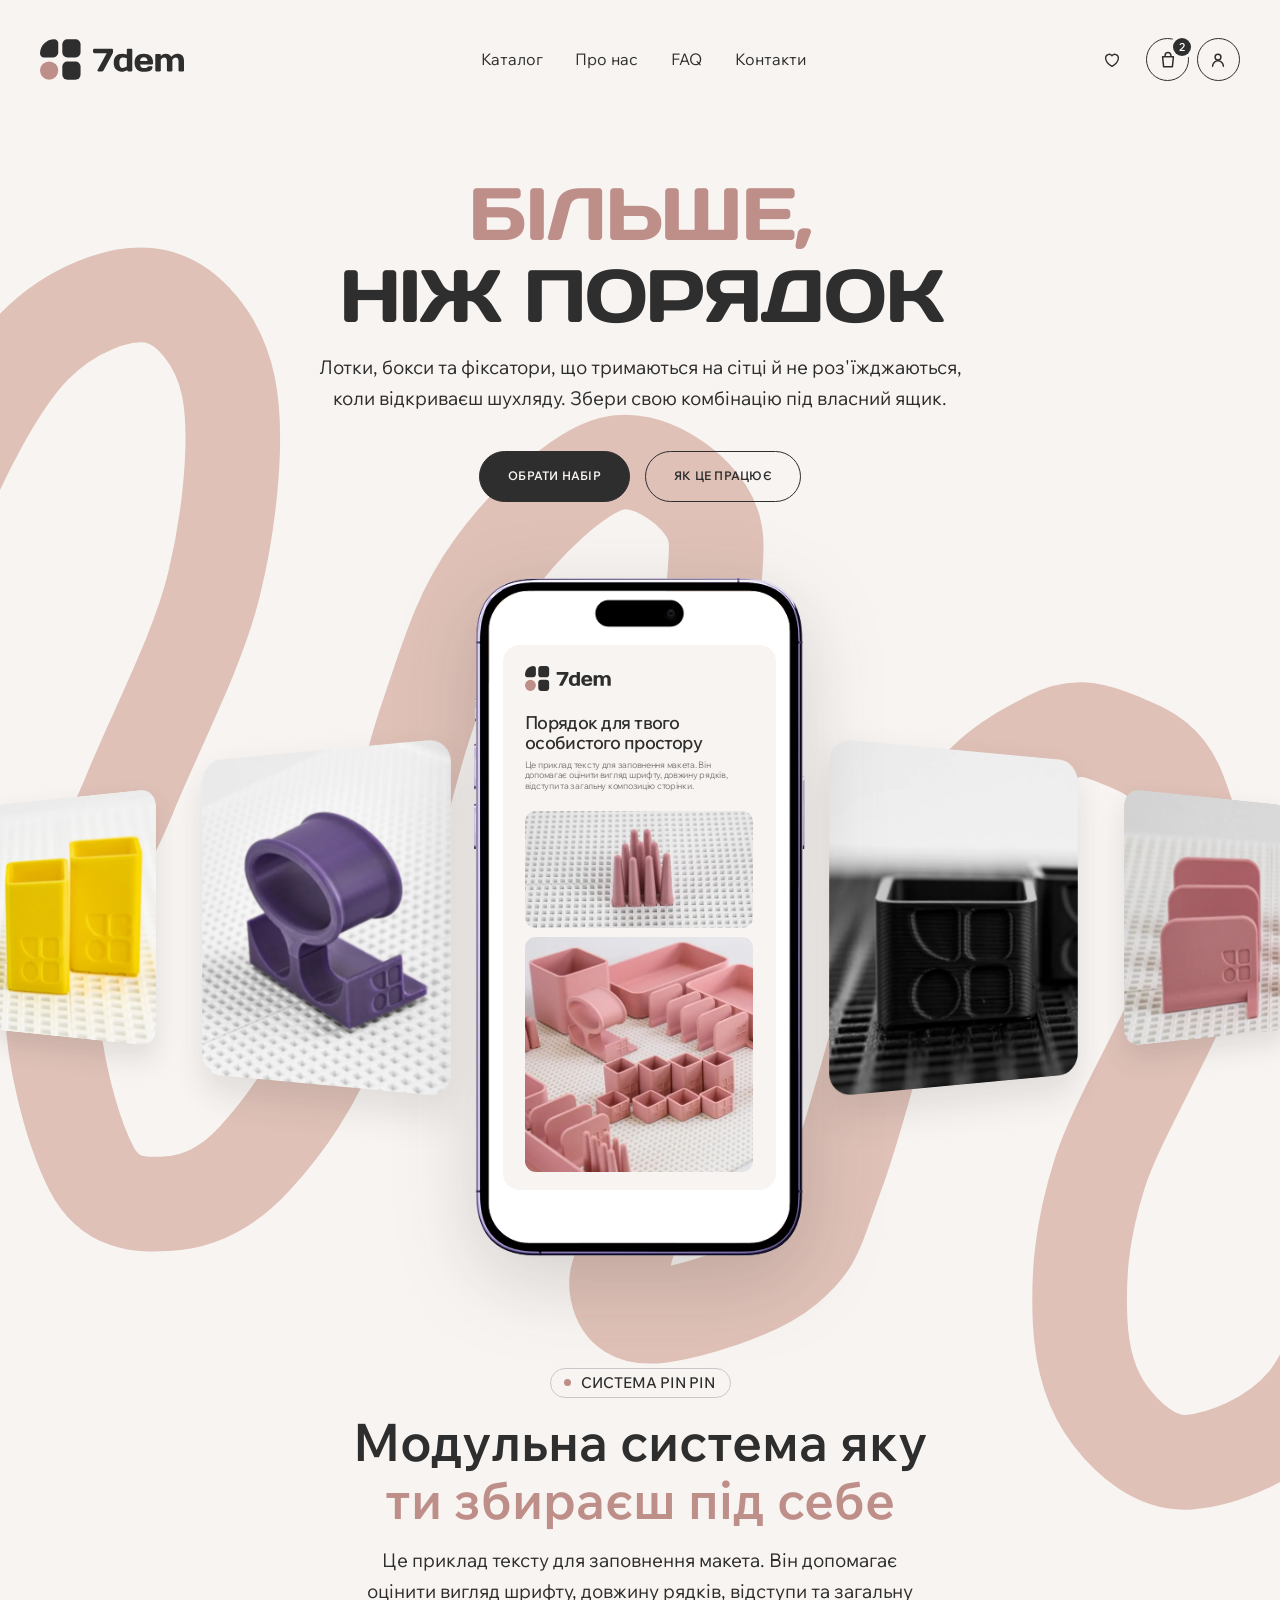
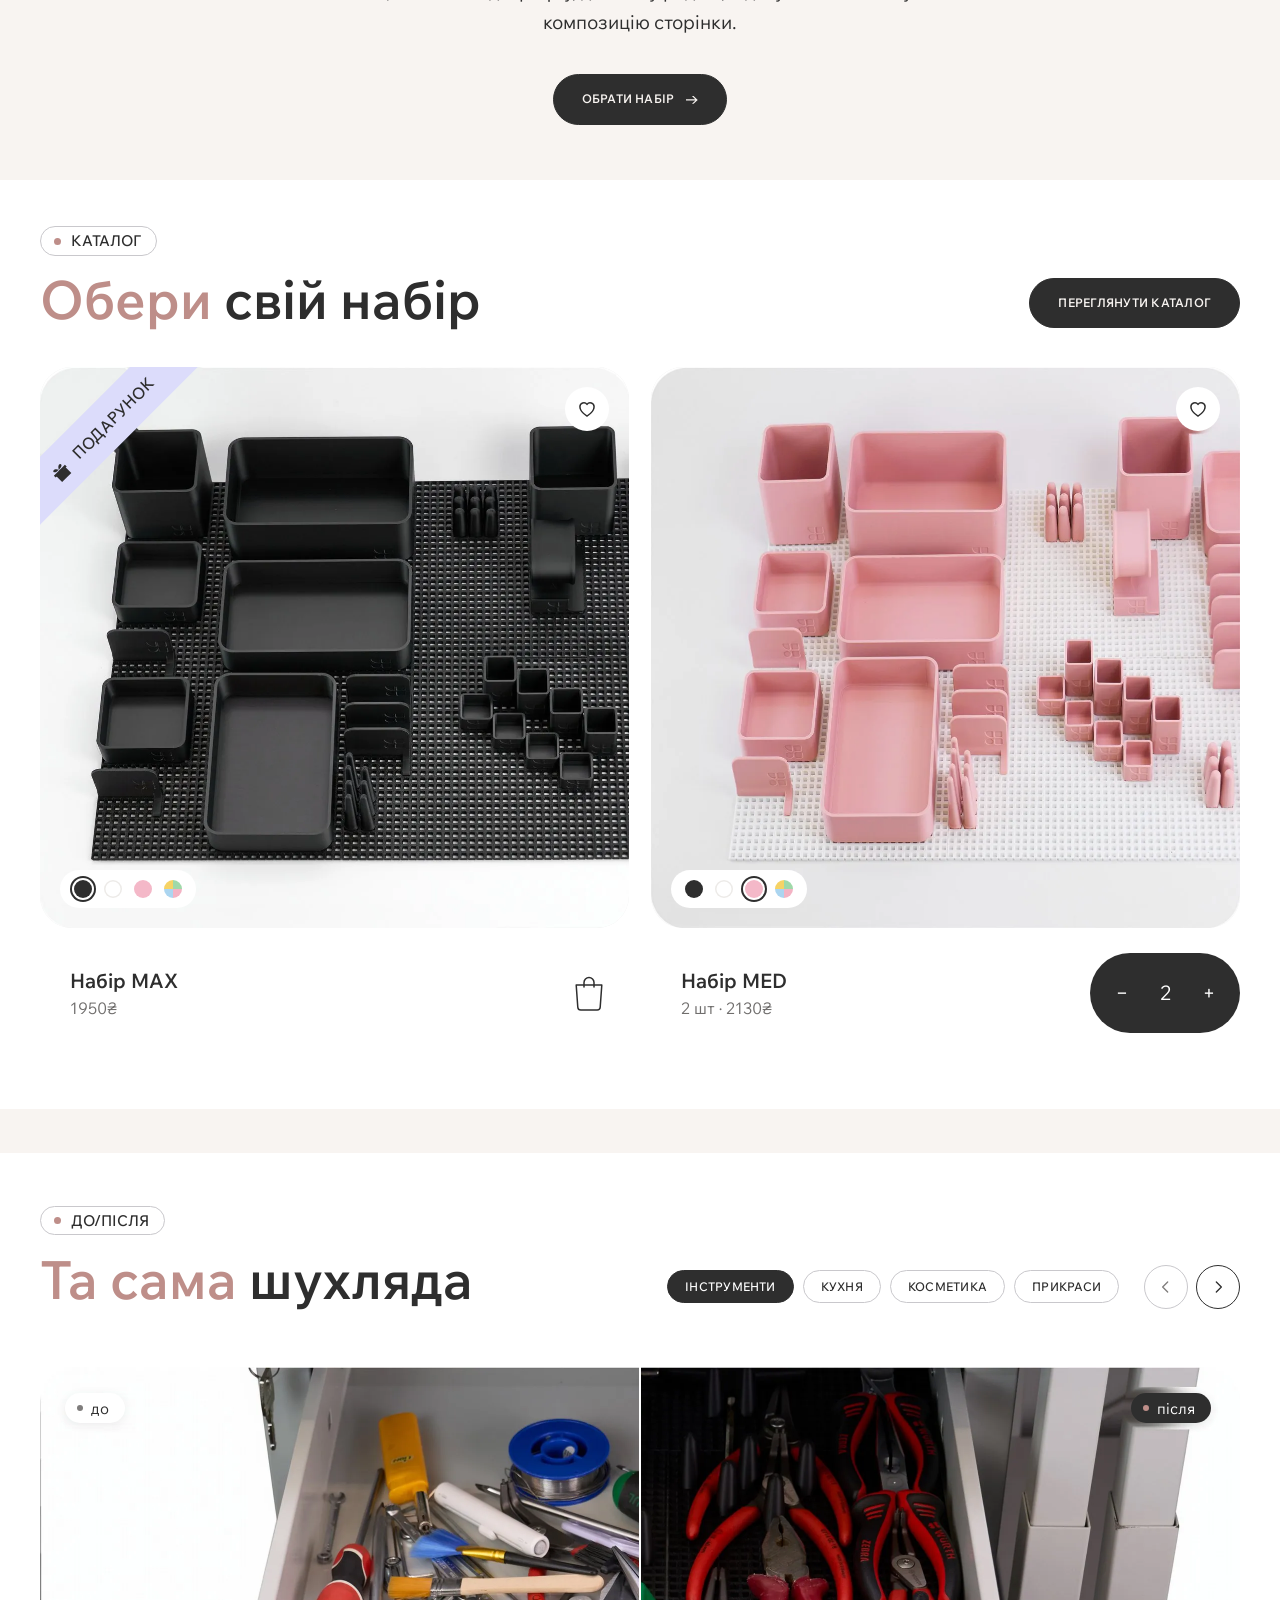
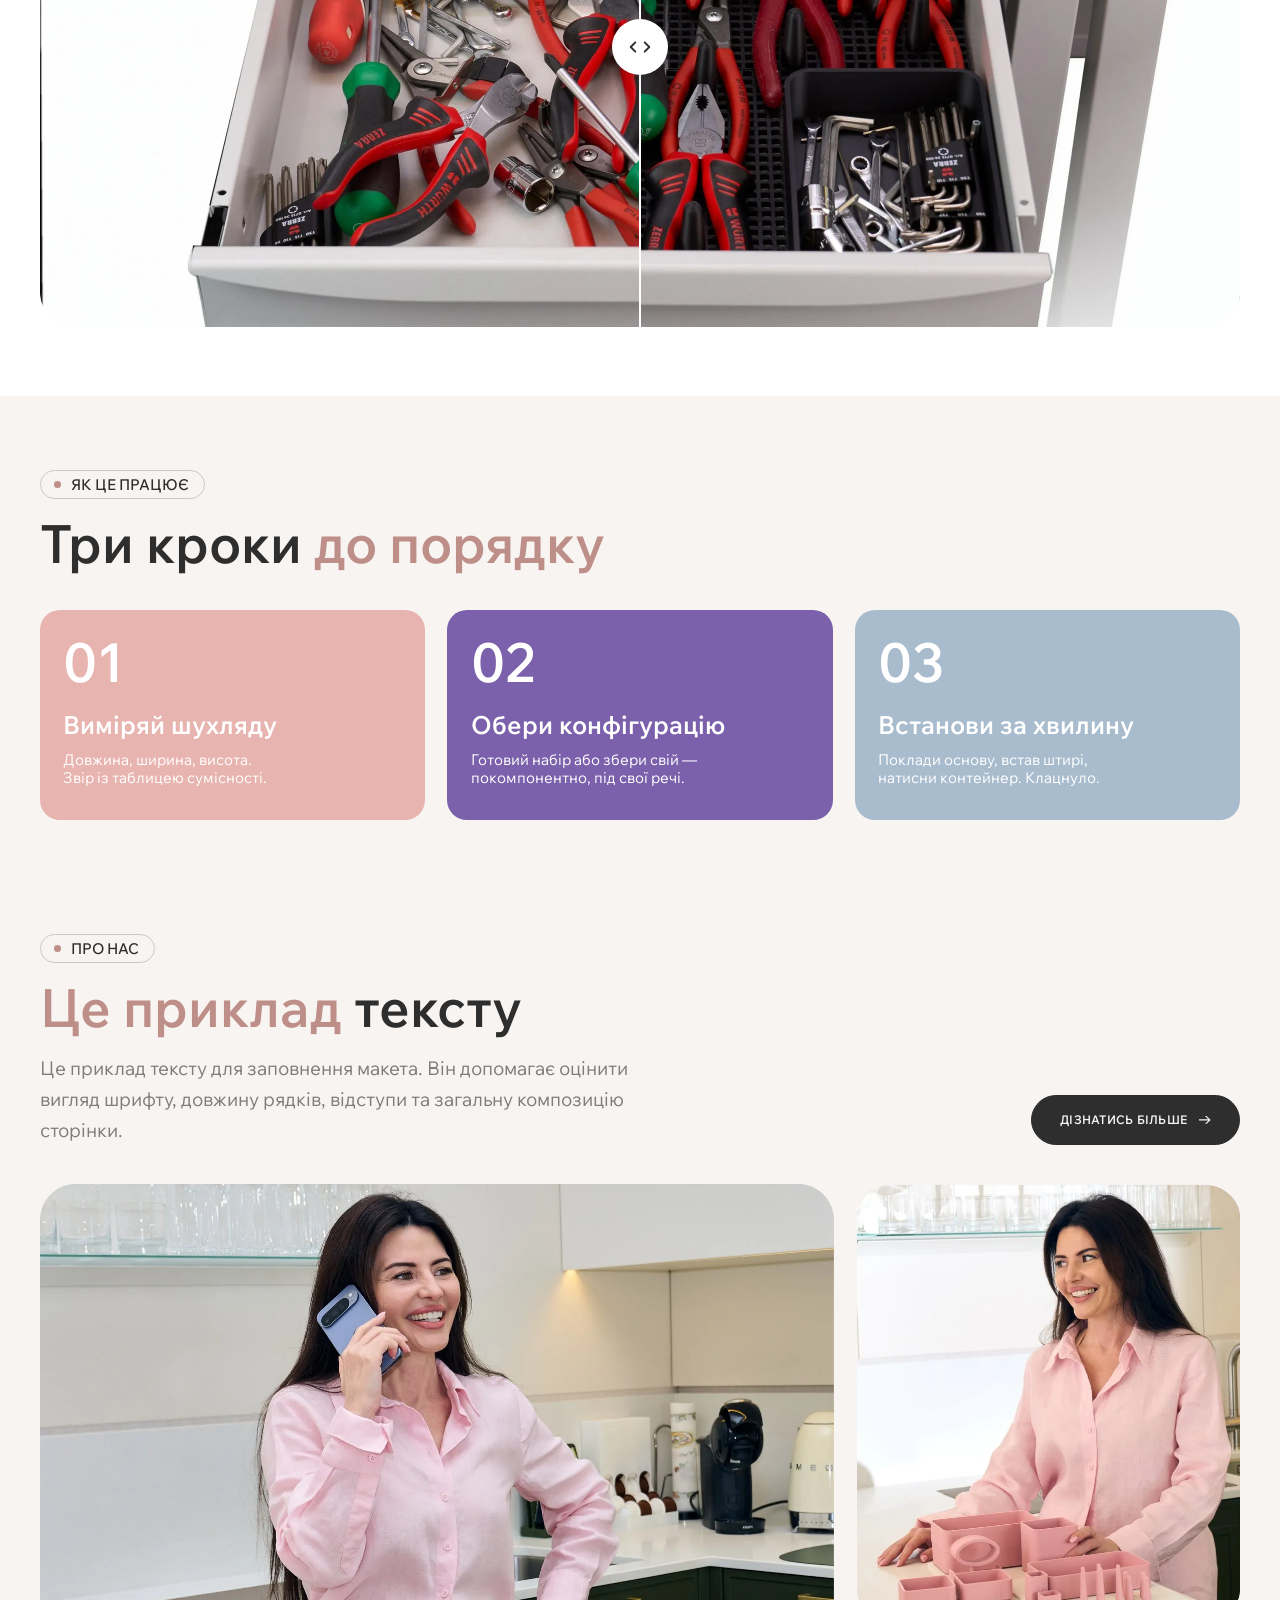
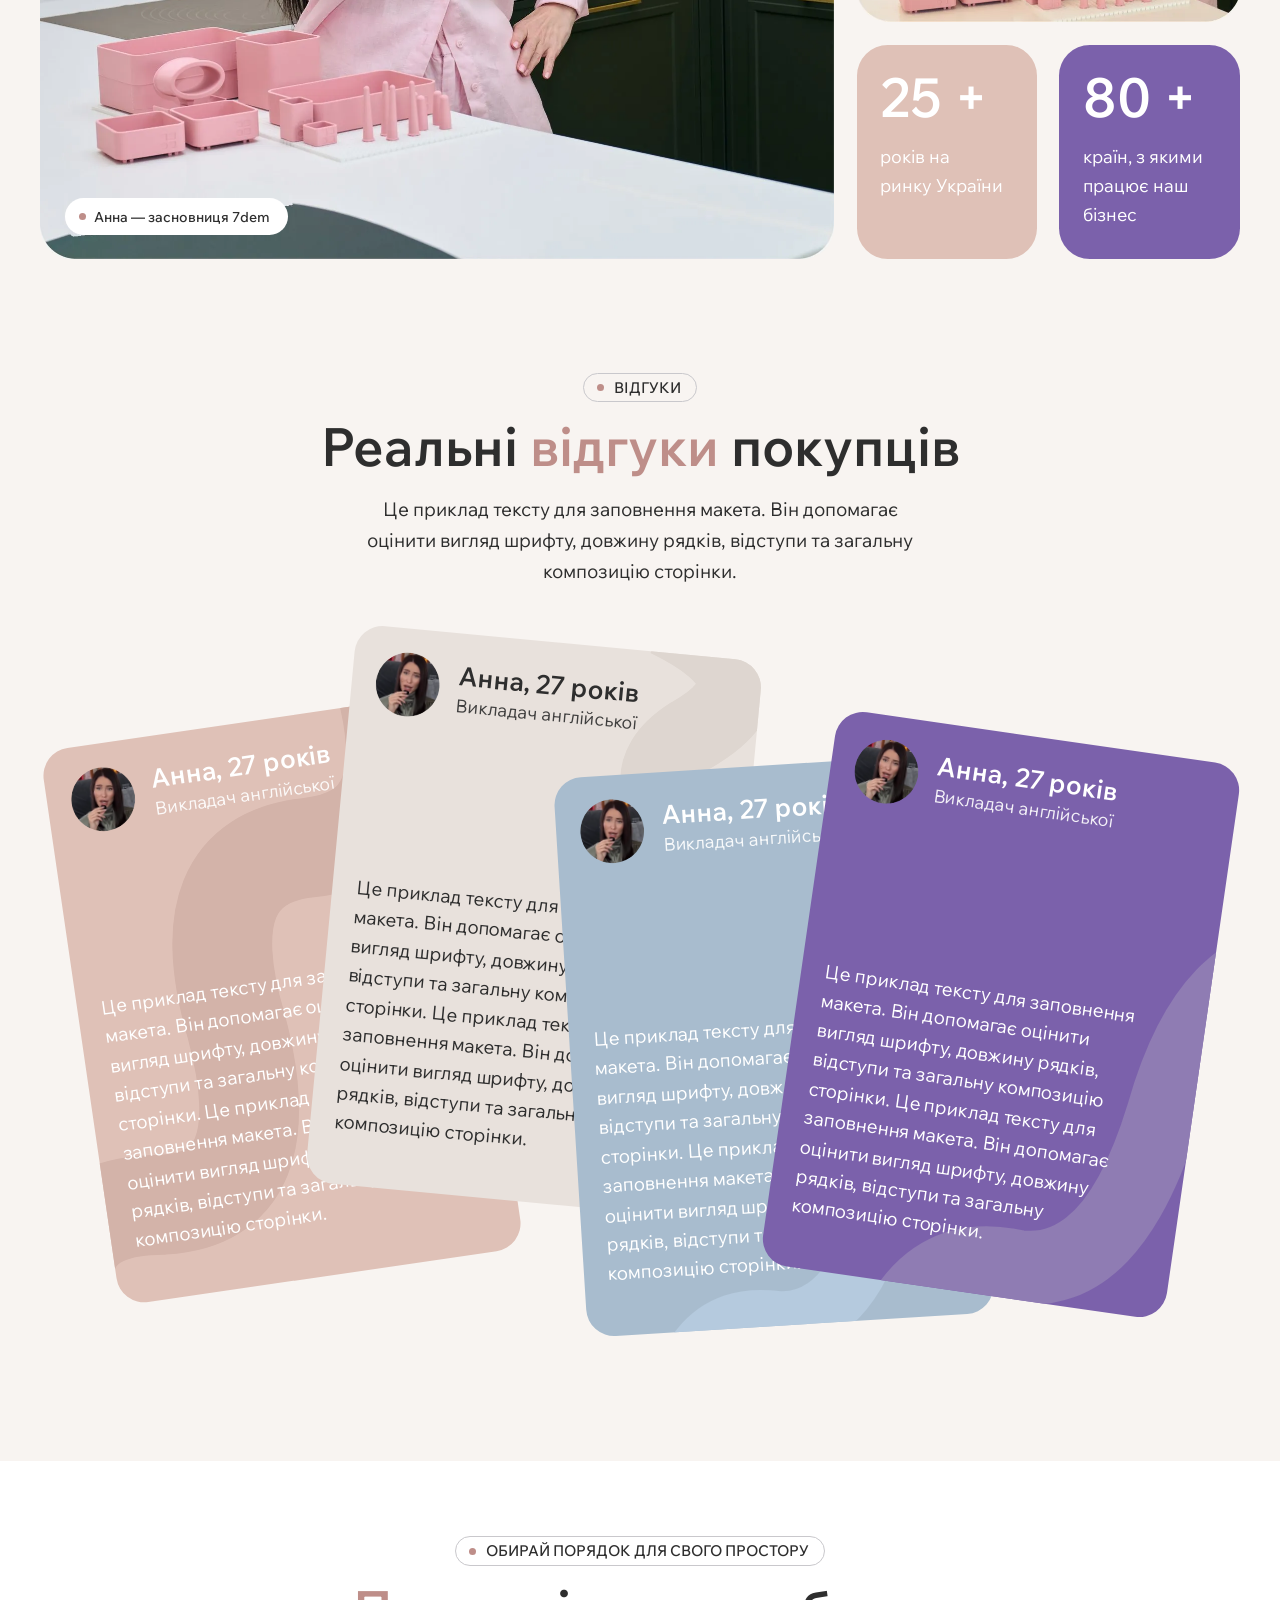
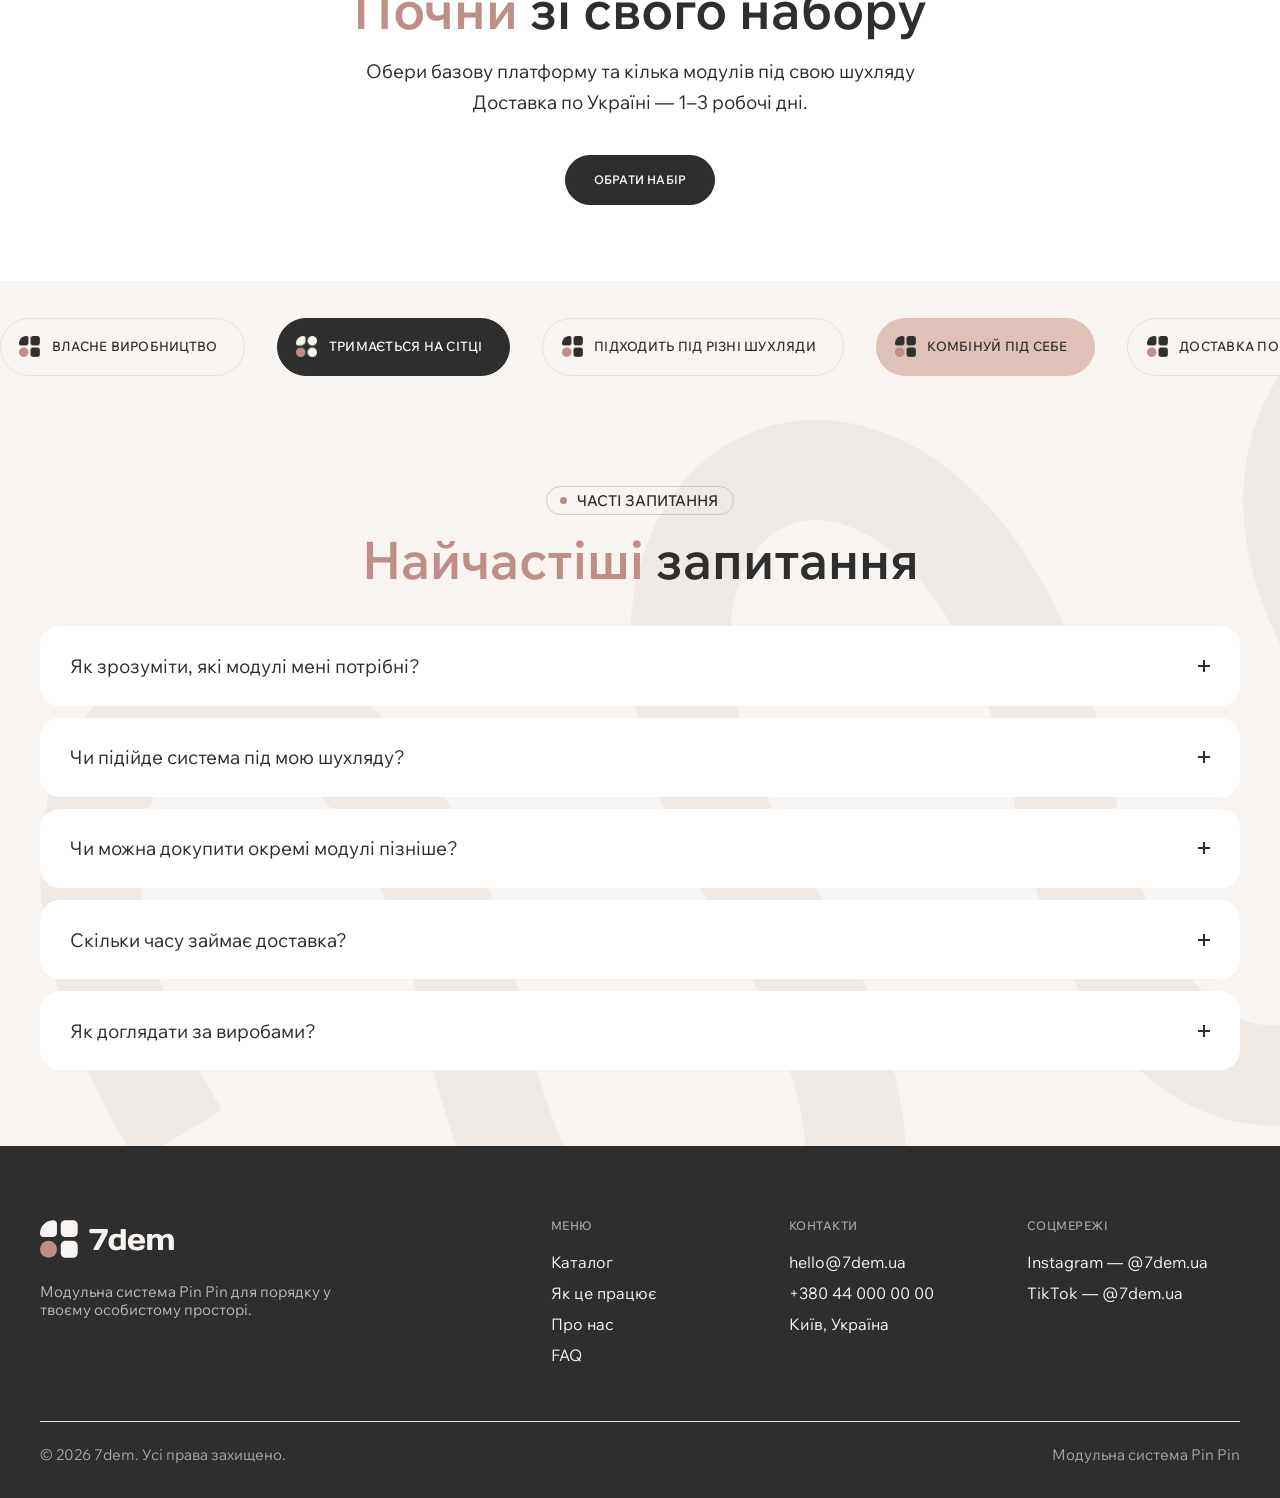
==== commit e9e943d5: "Updates" ====
--- a/index.html
+++ b/index.html
@@ -15,26 +15,27 @@
 			</style>
 		</noscript>
 		<title>Home Page</title>
-		<script type="module" crossorigin="" src="./js/index.min.js?v=1790693002696"></script>
-		<link rel="modulepreload" crossorigin="" href="./js/common.min.js?v=1790693002696">
-		<link rel="modulepreload" crossorigin="" href="./js/main.min.js?v=1790693002696">
-		<link rel="modulepreload" crossorigin="" href="./js/swiper.min.js?v=1790693002696">
-		<link rel="modulepreload" crossorigin="" href="./js/spollers.min.js?v=1790693002696">
-		<link rel="modulepreload" crossorigin="" href="./js/marqueepin.min.js?v=1790693002696">
-		<link rel="modulepreload" crossorigin="" href="./js/faqpin.min.js?v=1790693002696">
-		<link rel="stylesheet" crossorigin="" href="./css/common.min.css?v=1790693002696">
-		<link rel="stylesheet" crossorigin="" href="./css/main.min.css?v=1790693002696">
-		<link rel="stylesheet" crossorigin="" href="./css/spollers.min.css?v=1790693002696">
-		<link rel="stylesheet" crossorigin="" href="./css/marqueepin.min.css?v=1790693002696">
-		<link rel="stylesheet" crossorigin="" href="./css/faqpin.min.css?v=1790693002696">
-		<link rel="stylesheet" crossorigin="" href="./css/index.min.css?v=1790693002696">
+		<script type="module" crossorigin="" src="./js/index.min.js?v=1790749768249"></script>
+		<link rel="modulepreload" crossorigin="" href="./js/common.min.js?v=1790749768249">
+		<link rel="modulepreload" crossorigin="" href="./js/main.min.js?v=1790749768249">
+		<link rel="modulepreload" crossorigin="" href="./js/swiper.min.js?v=1790749768249">
+		<link rel="modulepreload" crossorigin="" href="./js/spollers.min.js?v=1790749768249">
+		<link rel="modulepreload" crossorigin="" href="./js/marqueepin.min.js?v=1790749768249">
+		<link rel="modulepreload" crossorigin="" href="./js/faqpin.min.js?v=1790749768249">
+		<link rel="stylesheet" crossorigin="" href="./css/common.min.css?v=1790749768249">
+		<link rel="stylesheet" crossorigin="" href="./css/main.min.css?v=1790749768249">
+		<link rel="stylesheet" crossorigin="" href="./css/spollers.min.css?v=1790749768249">
+		<link rel="stylesheet" crossorigin="" href="./css/marqueepin.min.css?v=1790749768249">
+		<link rel="stylesheet" crossorigin="" href="./css/faqpin.min.css?v=1790749768249">
+		<link rel="stylesheet" crossorigin="" href="./css/index.min.css?v=1790749768249">
+		<link rel="stylesheet" crossorigin="" href="./css/tabletext.min.css?v=1790749768249">
 	</head>
 	<body>
 		<div class="wrapper">
 			<!--
 Порт: src/shopify/relax-theme/sections/header.liquid (header_style relax), стилі — frontend/styles/header-relax.scss.
 2026-09-29 ваніль оновлено за редизайном (Homepage.png): логотип @img/logo.svg, меню з 4 пунктів,
-праворуч три іконки замість кнопок «Кошик»/«log in». Порт у тему ще НЕ синхронізовано.
+праворуч три іконки замість кнопок «Кошик»/«log in». 2026-09-29 порт синхронізовано з ваніллю.
 -->
 			<header data-fls-header="" data-fls-header-scroll="" class="header">
 				<div class="header__container">
@@ -122,7 +123,7 @@
 					<!--
 Порт: src/shopify/relax-theme/sections/hero.liquid + frontend/styles/hero.scss (2026-09-15 синхронізовано; поправки під вендорську базу — в кінці партіала).
 2026-09-29 ваніль оновлено за редизайном (Homepage.png): заголовок капсом із розовим першим рядком,
-кнопки-пігулки без стрілок, телефон видно цілком, нова хвиля, кольорові фото. Порт у тему ще НЕ синхронізовано.
+кнопки-пігулки без стрілок, телефон видно цілком, нова хвиля, кольорові фото. 2026-09-29 порт синхронізовано з ваніллю.
 -->
 					<section data-fls-hero="" class="hero" data-fls-reveal-load="">
 						<!--
@@ -300,7 +301,7 @@
 					</section>
 					<!--
 Порт: src/shopify/relax-theme/sections/sistempintext.liquid (2026-09-18 синхронізовано з ваніллю: кікер знову рендериться сніпетом tabletext, а не власним __kicker).
-2026-09-29 ваніль оновлено за редизайном (пігулка, Madefor-заголовок з розовим другим рядком, темна кнопка), порт у тему ще НЕ синхронізовано.
+2026-09-29 ваніль оновлено за редизайном (пігулка, Madefor-заголовок з розовим другим рядком, темна кнопка), 2026-09-29 порт синхронізовано з ваніллю.
 -->
 					<section data-fls-sistempintext="" class="sistempintext">
 						<div class="sistempintext__container sistempintext__container--two" data-fls-reveal-group="" data-fls-watcher="" data-fls-watcher-once="">
@@ -328,7 +329,7 @@
 Порт: src/shopify/relax-theme/sections/catalogscart.liquid + snippets/catalogscart__card.liquid (2026-09-18 синхронізовано).
 2026-09-29 ваніль оновлено за редизайном (Homepage.png): замість 4 малих карток — 2 великі картки наборів
 (стрічка «Подарунок», серце-закладка, кружечки кольору на фото, кошик → степпер кількості).
-Порт у тему ще НЕ синхронізовано — у темі набори й кількість мають іти з товарів і Ajax Cart API.
+2026-09-29 порт синхронізовано з ваніллю: у темі набори — блоки product (товар + варіанти-кольори), кількість — Ajax Cart API (frontend/scripts/catalogscart.js).
 Дані карток:
 gift  — стрічка «Подарунок» у кутку (у темі — тег товару)
 color — колір, вибраний спочатку (MED у макеті — рожевий)
@@ -459,7 +460,7 @@
 Порт: src/shopify/relax-theme/sections/beforeandafter.liquid (2026-09-15 синхронізовано з ваніллю).
 2026-09-29 ваніль оновлено за редизайном (Homepage.png): пігулка, заголовок з розовим «Та сама»,
 чипи категорій зі стрілками, один широкий слайдер «до/після» з круглою ручкою по лінії поділу.
-Порт у тему ще НЕ синхронізовано (у темі категорії — блоки секції з двома image_picker).
+2026-09-29 порт синхронізовано з ваніллю (у темі категорії — блоки секції з двома image_picker).
 Кожна категорія — своя панель з [data-fls-beforeafter] (драг — layout/beforeafter, без змін);
 чипи й стрілки перемикають панелі (beforeandafter.js). Фото: у макеті видно лише ліву
 половину «до» й праву «після» — вирізано з Homepage.png, приховані половини поки віддзеркалені.
@@ -628,7 +629,7 @@
 Порт: src/shopify/relax-theme/sections/stepsgettingorganised.liquid (2026-09-18 синхронізовано). Свідома відмінність: модифікатори --1/--2/--3 у темі замінені на CSS-змінну --step-bg із налаштування блоку.
 2026-09-29 ваніль оновлено за редизайном (Homepage.png): пігулка, Madefor-заголовок з розовим «до порядку»,
 картки coral / violet / sky з білим текстом, без стрілок між ними; id — якір кнопки «Як це працює» в hero.
-Порт у тему ще НЕ синхронізовано.
+2026-09-29 порт синхронізовано з ваніллю.
 -->
 					<section data-fls-stepsgettingorganised="" class="stepsgettingorganised" id="how-it-works">
 						<div class="stepsgettingorganised__container" data-fls-reveal-group="" data-fls-watcher="" data-fls-watcher-once="">
@@ -672,7 +673,7 @@
 Порт: src/shopify/relax-theme/sections/aboutuspin.liquid (2026-09-18 синхронізовано: кікер знову сніпет tabletext). Свідома відмінність: абзаци — richtext-налаштування, тож <p> без класу, і ширину їм задає .aboutuspin__parahraph > p.
 2026-09-29 ваніль оновлено за редизайном (Homepage.png): текст і кнопка в один ряд над фото; велике фото
 з підписом, праворуч мале фото й плашки 25+ / 80+. Фото Анни вирізані з макета (підпис зафарбовано).
-Порт у тему ще НЕ синхронізовано.
+2026-09-29 порт синхронізовано з ваніллю.
 -->
 					<section data-fls-aboutuspin="" class="aboutuspin">
 						<div class="aboutuspin__container" data-fls-reveal-group="" data-fls-watcher="" data-fls-watcher-once="">
@@ -737,7 +738,7 @@
 Порт: src/shopify/relax-theme/sections/reviewspin.liquid (2026-09-18 синхронізовано: кікер і капшн знову рендеряться сніпетом tabletext). Відгуки в темі — блоки @theme, декор картки рахується з позиції (forloop.index0 modulo 4).
 2026-09-29 ваніль оновлено за редизайном (Homepage.png): заголовок в один рядок з розовим «відгуки»,
 віяло з 4 карток усередині контейнера (кольори blush / bone / sky / violet, імена Madefor),
-капшн «Обирай порядок…» переїхав у settext. Порт у тему ще НЕ синхронізовано.
+капшн «Обирай порядок…» переїхав у settext. 2026-09-29 порт синхронізовано з ваніллю.
 -->
 					<section data-fls-reviewspin="" class="reviewspin">
 						<div class="reviewspin__container" data-fls-reveal-group="" data-fls-watcher="" data-fls-watcher-once="">
@@ -861,7 +862,7 @@
 Порт: src/shopify/relax-theme/sections/settext.liquid (2026-09-18 синхронізовано). Надстройка теми: варіант settext--about і налаштування heading_highlight — у ванілі їх немає.
 2026-09-29 ваніль оновлено за редизайном (Homepage.png): біле тло, пігулка «Обирай порядок для свого простору»
 (раніше була капшном у reviewspin), «Почни» розовим, кнопка без стрілки. Заголовок тепер однаковий для
-головної й «Про нас» (local about лишився лише для сумісності include). Порт у тему ще НЕ синхронізовано.
+головної й «Про нас» (local about лишився лише для сумісності include). 2026-09-29 порт синхронізовано з ваніллю.
 -->
 					<section data-fls-settext="" class="settext">
 						<div class="settext__container" data-fls-reveal-group="" data-fls-watcher="" data-fls-watcher-once="">
@@ -881,21 +882,23 @@
 					<!--
 Порт: src/shopify/relax-theme/sections/faqpin.liquid (2026-09-15 синхронізовано з ваніллю; variant = select у схемі).
 2026-09-29 ваніль оновлено за редизайном: головна тепер у вигляді варіанта catalog (білі рядки на bone),
-пігулка «Часті запитання», «Найчастіші» розовим. Порт у тему ще НЕ синхронізовано.
+пігулка «Часті запитання», «Найчастіші» розовим. 2026-09-29 порт синхронізовано з ваніллю.
+2026-09-30 ваніль оновлено за редизайном каталогу (Catalogue.png): варіант catalog — та сама пігулка
+tabletext і розове «Найчастіші», список 1200 як на головній, лише без стрічки. Порт (faqpin.liquid,
+гілка catalog з __kicker) ще НЕ синхронізовано — стилі __kicker у faqpin.scss лишаються для нього.
 -->
 					<!--
 FAQ. Два варіанти через locals variant (передавати явно в кожному include):
 "home" — головна (стрічка marqueepin, пілюля «Часті запитання», «Найчастіші» розовим);
 "about" — «Про нас» (те саме, що home, але стрічка зі своїм набором чипів);
-"catalog" — каталог, Figma 219:1668 (без стрічки, пілюля «• Часті запитання»,
-широкий список окремих білих рядків).
+"catalog" — каталог (без стрічки; решта — як на головній).
 -->
 					<section data-fls-faqpin="" class="faqpin faqpin--home">
 						<!--
 Порт: ОКРЕМОЇ секції в темі немає — Shopify падає з "Cannot render sections inside sections", тому стрічка інлайниться всередину sections/faqpin.liquid блоками badge (2026-09-18 звірено).
 2026-09-29 ваніль оновлено за редизайном (Homepage.png / About.png): чипи 60 заввишки з кроком 32, порядок і кольори
 з макета. locals variant (з faqpin): "about" — набір «Точність / Фіксація / Варіативність / Функція».
-Порт у тему ще НЕ синхронізовано.
+2026-09-29 порт синхронізовано з ваніллю.
 -->
 						<section data-fls-marqueepin="" data-fls-marquee="" data-fls-marquee-space="32" data-fls-marquee-direction="left" data-fls-marquee-pause="" data-fls-marquee-speed="1000" class="marqueepin">
 							<div class="marqueepin__item marqueepin__item--outline">
@@ -1029,7 +1032,7 @@
 			</main>
 			<!--
 Порт: src/shopify/relax-theme/sections/footer-relax.liquid (2026-09-15, 1:1 з ваніллю).
-2026-09-29 ваніль оновлено за редизайном (логотип з іконкою, контент по контейнеру 1200), порт у тему ще НЕ синхронізовано.
+2026-09-29 ваніль оновлено за редизайном (логотип з іконкою, контент по контейнеру 1200), 2026-09-29 порт синхронізовано з ваніллю.
 -->
 			<footer data-fls-footer="" class="footer">
 				<div class="footer__container">
--- a/css/main.min.css
+++ b/css/main.min.css
@@ -1 +1 @@
-@import url("https://fonts.googleapis.com/css2?family=Wix%20Madefor%20Text:wght@400;500;600;700&display=swap");@import url("https://fonts.googleapis.com/css2?family=Days%20One:wght@400&display=swap");*{padding:0;margin:0;border:0}*,:after,:before{box-sizing:border-box}:after,:before{display:inline-block}body,html{height:100%}body{line-height:1;scrollbar-gutter:stable;-ms-text-size-adjust:100%;-moz-text-size-adjust:100%;-webkit-text-size-adjust:100%;-webkit-font-smoothing:antialiased;-moz-osx-font-smoothing:grayscale}button,input,textarea{font-family:inherit;font-size:inherit;line-height:inherit;color:inherit;background-color:transparent}input,textarea{width:100%}label{display:inline-block}button,option,select{cursor:pointer}a{display:inline-block;color:inherit;text-decoration:none}li{list-style:none}img{max-width:100%;height:auto;vertical-align:middle}h1,h2,h3,h4,h5,h6{font-weight:inherit;font-size:inherit}address{font-style:normal}:root{--font-family:"Wix Madefor Text", sans-serif;--font-size:1rem;--main-color:#2e2e2e;--color-bone:#f8f4f1;--color-blush:#dfc1b7;--color-clay:#cfa897;--color-rose:#be8e89;--color-white:#fff;--color-ink-muted:#7f7d7c;--color-ink-muted-two:gray;--color-hairline:#e5e1de;--color-sage:#88ceac;--color-sagetwo:#b8ceac;--color-sky:#a8bcce;--color-coral:#e8b4b0;--color-violet:#7b61ab;--color-mist:#c9c8cc}body{color:var(--main-color);font-family:var(--font-family);font-size:var(--font-size);min-width:20rem}[data-fls-scrolllock] body{overflow:hidden;touch-action:none;overscroll-behavior:none}.wrapper{min-height:100%;display:flex;flex-direction:column;overflow:clip}.wrapper>main{flex:1 1 auto}.wrapper>*{min-width:0}[class*=__container]{max-width:76.875rem}[class*=__container--eight],[class*=__container--five],[class*=__container--four],[class*=__container--nine],[class*=__container--seven],[class*=__container--six],[class*=__container--three],[class*=__container--two],[class*=__container]{margin:0 auto;padding-left:.9375rem;padding-right:.9375rem}[class*=__container--two]{max-width:57.1875rem}[class*=__container--three]{max-width:77.875rem}[class*=__container--four]{max-width:76.8125rem}[class*=__container--five]{max-width:77.125rem}[class*=__container--six]{max-width:85.414375rem}[class*=__container--seven]{max-width:58.125rem}[class*=__container--eight]{max-width:85.875rem}[class*=__container--nine]{max-width:78.125rem}.menu__list{display:flex;align-items:center;flex-wrap:wrap;row-gap:.1875rem}.menu__link{font-weight:400;line-height:1;transition:all .3s;padding-top:.3125rem;padding-bottom:.3125rem}.icon-menu{display:none}.header{--header-height:8rem;--header-bg:#fff;position:fixed;top:0;left:0;width:100%;z-index:50;background:var(--header-bg)}.header__content{display:flex;justify-content:space-between;align-items:center;min-height:var(--header-height);transition:min-height .3s;column-gap:1rem}.header__logo{flex:0 0 auto;display:block;color:var(--main-color);transition:color .3s}.header__logo-img{display:block;height:auto}.header__logo-dot{fill:var(--color-rose);transition:fill .3s}.header__logo:hover .header__logo-dot{fill:var(--main-color)}.header__actions{flex:0 0 auto;display:flex;align-items:center}.header__saved{position:relative;display:inline-flex;align-items:center;justify-content:center;width:1.5rem;height:1.5rem;color:var(--main-color);transition:color .3s}.header__saved svg{width:1.125rem;height:1.125rem}.header__circle{position:relative;flex:0 0 auto;display:inline-flex;align-items:center;justify-content:center;border:.09375rem solid var(--main-color);border-radius:50%;color:var(--main-color);transition:background-color .3s,color .3s}.header__circle svg{width:1.25rem;height:1.25rem}.header__count{position:absolute;top:-.0625rem;right:-.1875rem;display:grid;place-items:center;min-width:1.125rem;height:1.125rem;padding-inline:.25rem;border-radius:62.4375rem;background:var(--main-color);color:var(--color-white);box-shadow:0 0 0 .1875rem var(--header-bg);font-size:.6875rem;font-weight:600;line-height:1}.header__count[hidden]{display:none}.header__count--saved{top:-.4375rem;right:-.5625rem}[data-fls-header-scroll].--header-scroll{--header-height:5rem}[data-fls-header-scroll-show].--header-scroll{transition:translate .3s;translate:0 -100%}[data-fls-header-scroll-show].--header-show{translate:0 0}.footer{background:var(--main-color);color:var(--color-bone)}.footer__top{display:grid;grid-template-columns:487fr 214fr 214fr 213fr;column-gap:1.5rem}.footer__brand{display:flex;flex-direction:column;align-items:flex-start}.footer__logo{display:block;color:var(--color-bone);transition:color .3s}.footer__logo-img{display:block;height:auto}.footer__logo-dot{fill:var(--color-rose);transition:fill .3s}.footer__logo:hover .footer__logo-dot{fill:var(--color-bone)}.footer__tagline{color:hsla(26,33%,96%,.7);line-height:1.2;max-width:20rem}.footer__col{display:flex;flex-direction:column;min-width:0}.footer__heading{color:hsla(26,33%,96%,.6);font-weight:500;line-height:1;text-transform:uppercase;letter-spacing:.04em;font-size:.75rem}.footer__heading:not(:last-child){margin-bottom:1.375rem}.footer__list{display:flex;flex-direction:column;gap:.875rem}.footer__link{color:var(--color-bone);line-height:1;transition:color .3s}.footer__bottom{display:flex;justify-content:space-between;align-items:center;gap:1rem;padding-top:1.5rem;border-top:.0625rem solid hsla(26,33%,96%,.9);color:hsla(26,33%,96%,.6);line-height:1.2;flex-wrap:wrap}[data-fls-reveal-group]>*,[data-fls-reveal]{opacity:0;transform:translate3d(var(--reveal-x,0),var(--reveal-y,var(--reveal-shift,2.5rem)),0) scale(var(--reveal-scale,1));transition:opacity var(--reveal-duration,.7s) ease var(--reveal-delay,0s),transform var(--reveal-duration,.7s) cubic-bezier(.22,.61,.36,1) var(--reveal-delay,0s)}[data-fls-reveal-group=down]>*,[data-fls-reveal=down]{--reveal-y:calc(-1 * var(--reveal-shift, 2.5rem))}[data-fls-reveal-group=left]>*,[data-fls-reveal=left]{--reveal-x:calc(-1 * var(--reveal-shift, 2.5rem));--reveal-y:0rem}[data-fls-reveal-group=right]>*,[data-fls-reveal=right]{--reveal-x:var(--reveal-shift, 2.5rem);--reveal-y:0rem}[data-fls-reveal-group=fade]>*,[data-fls-reveal=fade]{transform:none;transition:opacity var(--reveal-duration,.7s) ease var(--reveal-delay,0s)}[data-fls-reveal-group=zoom]>*,[data-fls-reveal=zoom]{--reveal-y:0rem;--reveal-scale:0.94}[data-fls-reveal-group]>*{--reveal-index:11;--reveal-delay:calc(var(--reveal-start, 0s) + var(--reveal-index) * var(--reveal-step, .08s))}[data-fls-reveal-group]>:first-child{--reveal-index:0}[data-fls-reveal-group]>:nth-child(2){--reveal-index:1}[data-fls-reveal-group]>:nth-child(3){--reveal-index:2}[data-fls-reveal-group]>:nth-child(4){--reveal-index:3}[data-fls-reveal-group]>:nth-child(5){--reveal-index:4}[data-fls-reveal-group]>:nth-child(6){--reveal-index:5}[data-fls-reveal-group]>:nth-child(7){--reveal-index:6}[data-fls-reveal-group]>:nth-child(8){--reveal-index:7}[data-fls-reveal-group]>:nth-child(9){--reveal-index:8}[data-fls-reveal-group]>:nth-child(10){--reveal-index:9}[data-fls-reveal-group]>:nth-child(11){--reveal-index:10}[data-fls-reveal-group]>:nth-child(12){--reveal-index:11}.--watcher-view[data-fls-reveal-group]>*,.--watcher-view[data-fls-reveal],[data-fls-loaded] [data-fls-reveal-load] [data-fls-reveal-group]>*,[data-fls-loaded] [data-fls-reveal-load] [data-fls-reveal],[data-fls-loaded] [data-fls-reveal-load][data-fls-reveal-group]>*,[data-fls-loaded] [data-fls-reveal-load][data-fls-reveal]{opacity:1;transform:none}@media (max-width:62em){.footer__top{grid-template-columns:repeat(3,1fr)}.footer__brand{grid-column:1/-1}}@media (width <= 48em){.menu__actions-mob{margin-top:.9375rem;display:grid;align-items:center;justify-content:center;row-gap:.75rem}}@media (max-width:48em) and (any-hover:none){.icon-menu{cursor:default}}@media (max-width:48em){.menu__body{height:100svh;overflow:auto;padding:7.1875rem .9375rem 1.875rem;background:#fff}.menu__body,.menu__body:before{position:fixed;width:100%;left:-100%;top:0;transition:left .3s}.menu__body:before{content:"";height:4.375rem;z-index:2}html[data-fls-menu-open] .menu__body,html[data-fls-menu-open] .menu__body:before{left:0}.menu__list{flex-direction:column}.menu__link{font-size:1.5625rem}.icon-menu{display:block;position:relative;width:1.875rem;height:1.125rem;z-index:5}.icon-menu span,.icon-menu:after,.icon-menu:before{content:"";transition:all .3s ease 0s;right:0;position:absolute;width:100%;height:.125rem;background-color:#000}.icon-menu:before{top:0}.icon-menu:after{bottom:0}.icon-menu span{top:calc(50% - .0625rem)}html[data-fls-menu-open] .icon-menu span{width:0}html[data-fls-menu-open] .icon-menu:before{top:calc(50% - .0625rem);transform:rotate(-45deg)}html[data-fls-menu-open] .icon-menu:after{bottom:calc(50% - .0625rem);transform:rotate(45deg)}.footer__top{grid-template-columns:1fr}}@media (width < 48em){.menu__list{column-gap:1rem}.menu__link{font-size:.875rem}}@media (width < 20em){.header{--header-height:4.375rem}.header__logo-img{width:6.5625rem}.header__actions{column-gap:.375rem}.header__saved{margin-right:.375rem}.header__circle{width:2.375rem;height:2.375rem}.footer{padding-top:2.5rem;padding-bottom:1.5rem}.footer__top{row-gap:1.75rem;margin-bottom:2rem}.footer__logo:not(:last-child){margin-bottom:1.125rem}.footer__logo-img{width:6.875rem}.footer__tagline{font-size:.875rem}.footer__link{font-size:.9375rem}.footer__bottom{font-size:.8125rem}}@media (width >= 20em) and (width < 90em){.header{--header-height:clamp(4.375rem, 3.33929rem + 5.17857vw, 8rem)}.header__logo-img{width:clamp(6.5625rem,5.66964rem + 4.46429vw,9.6875rem)}.header__actions{column-gap:clamp(.375rem,.33929rem + .17857vw,.5rem)}.header__saved{margin-right:clamp(.375rem,.19643rem + .89286vw,1rem)}.header__circle{width:clamp(2.375rem,2.26786rem + .53571vw,2.75rem);height:clamp(2.375rem,2.26786rem + .53571vw,2.75rem)}.footer{padding-top:clamp(2.5rem,1.78571rem + 3.57143vw,5rem);padding-bottom:clamp(1.5rem,1.28571rem + 1.07143vw,2.25rem)}.footer__top{row-gap:clamp(1.75rem,1.53571rem + 1.07143vw,2.5rem);margin-bottom:clamp(2rem,1.46429rem + 2.67857vw,3.875rem)}.footer__logo:not(:last-child){margin-bottom:clamp(1.125rem,.98214rem + .71429vw,1.625rem)}.footer__logo-img{width:clamp(6.875rem,6.30357rem + 2.85714vw,8.875rem)}.footer__tagline{font-size:clamp(.875rem,.85714rem + .08929vw,.9375rem)}.footer__link{font-size:clamp(.9375rem,.91964rem + .08929vw,1rem)}.footer__bottom{font-size:clamp(.8125rem,.77679rem + .17857vw,.9375rem)}}@media (width >= 48em) and (width < 90em){.menu__list{column-gap:clamp(1rem,-.57143rem + 3.27381vw,2.375rem)}.menu__link{font-size:clamp(.875rem,.73214rem + .29762vw,1rem)}}@media (width >= 48em){.menu__actions-mob{display:none}}@media (width >= 90em){.menu__list{column-gap:2.375rem}.menu__link{font-size:1rem}.header{--header-height:8rem}.header__logo-img{width:9.6875rem}.header__actions{column-gap:.5rem}.header__saved{margin-right:1rem}.header__circle{width:2.75rem;height:2.75rem}.footer{padding-top:5rem;padding-bottom:2.25rem}.footer__top{row-gap:2.5rem;margin-bottom:3.875rem}.footer__logo:not(:last-child){margin-bottom:1.625rem}.footer__logo-img{width:8.875rem}.footer__tagline{font-size:.9375rem}.footer__link{font-size:1rem}.footer__bottom{font-size:.9375rem}}@media (any-hover:hover){.header__logo:hover,.header__saved:hover{color:var(--color-rose)}.header__circle:hover{background:var(--main-color);color:var(--header-bg)}.footer__link:hover:not(.footer__link--static),.footer__logo:hover{color:var(--color-rose)}}@media (any-hover:hover),(pointer:fine){html:not([data-fls-touch]) .menu__link:hover{color:var(--color-rose)}}@media (prefers-reduced-motion:reduce){[data-fls-reveal-group]>*,[data-fls-reveal]{opacity:1;transform:none;transition:none}}+@import url("https://fonts.googleapis.com/css2?family=Wix%20Madefor%20Text:wght@400;500;600;700&display=swap");@import url("https://fonts.googleapis.com/css2?family=Days%20One:wght@400&display=swap");*{padding:0;margin:0;border:0}*,:after,:before{box-sizing:border-box}:after,:before{display:inline-block}body,html{height:100%}body{line-height:1;scrollbar-gutter:stable;-ms-text-size-adjust:100%;-moz-text-size-adjust:100%;-webkit-text-size-adjust:100%;-webkit-font-smoothing:antialiased;-moz-osx-font-smoothing:grayscale}button,input,textarea{font-family:inherit;font-size:inherit;line-height:inherit;color:inherit;background-color:transparent}input,textarea{width:100%}label{display:inline-block}button,option,select{cursor:pointer}a{display:inline-block;color:inherit;text-decoration:none}li{list-style:none}img{max-width:100%;height:auto;vertical-align:middle}h1,h2,h3,h4,h5,h6{font-weight:inherit;font-size:inherit}address{font-style:normal}:root{--font-family:"Wix Madefor Text", sans-serif;--font-size:1rem;--main-color:#2e2e2e;--color-bone:#f8f4f1;--color-blush:#dfc1b7;--color-clay:#cfa897;--color-rose:#be8e89;--color-white:#fff;--color-ink-muted:#7f7d7c;--color-ink-muted-two:gray;--color-hairline:#e5e1de;--color-sage:#88ceac;--color-sagetwo:#b8ceac;--color-sky:#a8bcce;--color-coral:#e8b4b0;--color-violet:#7b61ab;--color-mist:#c9c8cc}body{color:var(--main-color);font-family:var(--font-family);font-size:var(--font-size);min-width:20rem}[data-fls-scrolllock] body{overflow:hidden;touch-action:none;overscroll-behavior:none}.wrapper{min-height:100%;display:flex;flex-direction:column;overflow:clip}.wrapper>main{flex:1 1 auto}.wrapper>*{min-width:0}[class*=__container]{max-width:76.875rem}[class*=__container--eight],[class*=__container--five],[class*=__container--four],[class*=__container--nine],[class*=__container--seven],[class*=__container--six],[class*=__container--three],[class*=__container--two],[class*=__container]{margin:0 auto;padding-left:.9375rem;padding-right:.9375rem}[class*=__container--two]{max-width:57.1875rem}[class*=__container--three]{max-width:77.875rem}[class*=__container--four]{max-width:76.8125rem}[class*=__container--five]{max-width:77.125rem}[class*=__container--six]{max-width:85.414375rem}[class*=__container--seven]{max-width:58.125rem}[class*=__container--eight]{max-width:85.875rem}[class*=__container--nine]{max-width:78.125rem}.menu__list{display:flex;align-items:center;flex-wrap:wrap;row-gap:.1875rem}.menu__link{font-weight:400;line-height:1;transition:all .3s;padding-top:.3125rem;padding-bottom:.3125rem}.icon-menu{display:none}.header{--header-height:8rem;--header-bg:#fff;position:fixed;top:0;left:0;width:100%;z-index:50;background:var(--header-bg)}.header__content{display:flex;justify-content:space-between;align-items:center;min-height:var(--header-height);transition:min-height .3s;column-gap:1rem}.header__logo{flex:0 0 auto;display:block;color:var(--main-color);transition:color .3s}.header__logo-img{display:block;height:auto}.header__logo-dot{fill:var(--color-rose);transition:fill .3s}.header__logo:hover .header__logo-dot{fill:var(--main-color)}.header__actions{flex:0 0 auto;display:flex;align-items:center}.header__saved{position:relative;display:inline-flex;align-items:center;justify-content:center;width:1.5rem;height:1.5rem;color:var(--main-color);transition:color .3s}.header__saved svg{width:1.125rem;height:1.125rem}.header__circle{position:relative;flex:0 0 auto;display:inline-flex;align-items:center;justify-content:center;border:.09375rem solid var(--main-color);border-radius:50%;color:var(--main-color);transition:background-color .3s,color .3s}.header__circle svg{width:1.25rem;height:1.25rem}.header__count{position:absolute;top:-.0625rem;right:-.1875rem;display:grid;place-items:center;min-width:1.125rem;height:1.125rem;padding-inline:.25rem;border-radius:62.4375rem;background:var(--main-color);color:var(--color-white);box-shadow:0 0 0 .1875rem var(--header-bg);font-size:.6875rem;font-weight:600;line-height:1}.header__count[hidden]{display:none}.header__count--saved{top:-.4375rem;right:-.5625rem}[data-fls-header-scroll].--header-scroll{--header-height:5rem}[data-fls-header-scroll-show].--header-scroll{transition:translate .3s;translate:0 -100%}[data-fls-header-scroll-show].--header-show{translate:0 0}.footer{background:var(--main-color);color:var(--color-bone)}.footer__top{display:grid;grid-template-columns:487fr 214fr 214fr 213fr;column-gap:1.5rem}.footer__brand{display:flex;flex-direction:column;align-items:flex-start}.footer__logo{display:block;color:var(--color-bone);transition:color .3s}.footer__logo-img{display:block;height:auto}.footer__logo-dot{fill:var(--color-rose);transition:fill .3s}.footer__logo:hover .footer__logo-dot{fill:var(--color-bone)}.footer__tagline{color:hsla(26,33%,96%,.7);line-height:1.2;max-width:20rem}.footer__col{display:flex;flex-direction:column;min-width:0}.footer__heading{color:hsla(26,33%,96%,.6);font-weight:500;line-height:1;text-transform:uppercase;letter-spacing:.04em;font-size:.75rem}.footer__heading:not(:last-child){margin-bottom:1.375rem}.footer__list{display:flex;flex-direction:column;gap:.875rem}.footer__link{color:var(--color-bone);line-height:1;transition:color .3s}.footer__bottom{display:flex;justify-content:space-between;align-items:center;gap:1rem;padding-top:1.5rem;border-top:.0625rem solid hsla(26,33%,96%,.9);color:hsla(26,33%,96%,.6);line-height:1.2;flex-wrap:wrap}.fls-toast{position:fixed;z-index:200;left:50%;bottom:2rem;padding:1rem 1.75rem;border-radius:62.4375rem;background:var(--main-color);color:var(--color-white);font-size:.875rem;font-weight:500;line-height:1.2;white-space:nowrap;translate:-50% 1rem;opacity:0;pointer-events:none;transition:opacity .3s,translate .3s}.fls-toast.--visible{translate:-50% 0;opacity:1}[data-fls-reveal-group]>*,[data-fls-reveal]{opacity:0;transform:translate3d(var(--reveal-x,0),var(--reveal-y,var(--reveal-shift,2.5rem)),0) scale(var(--reveal-scale,1));transition:opacity var(--reveal-duration,.7s) ease var(--reveal-delay,0s),transform var(--reveal-duration,.7s) cubic-bezier(.22,.61,.36,1) var(--reveal-delay,0s)}[data-fls-reveal-group=down]>*,[data-fls-reveal=down]{--reveal-y:calc(-1 * var(--reveal-shift, 2.5rem))}[data-fls-reveal-group=left]>*,[data-fls-reveal=left]{--reveal-x:calc(-1 * var(--reveal-shift, 2.5rem));--reveal-y:0rem}[data-fls-reveal-group=right]>*,[data-fls-reveal=right]{--reveal-x:var(--reveal-shift, 2.5rem);--reveal-y:0rem}[data-fls-reveal-group=fade]>*,[data-fls-reveal=fade]{transform:none;transition:opacity var(--reveal-duration,.7s) ease var(--reveal-delay,0s)}[data-fls-reveal-group=zoom]>*,[data-fls-reveal=zoom]{--reveal-y:0rem;--reveal-scale:0.94}[data-fls-reveal-group]>*{--reveal-index:11;--reveal-delay:calc(var(--reveal-start, 0s) + var(--reveal-index) * var(--reveal-step, .08s))}[data-fls-reveal-group]>:first-child{--reveal-index:0}[data-fls-reveal-group]>:nth-child(2){--reveal-index:1}[data-fls-reveal-group]>:nth-child(3){--reveal-index:2}[data-fls-reveal-group]>:nth-child(4){--reveal-index:3}[data-fls-reveal-group]>:nth-child(5){--reveal-index:4}[data-fls-reveal-group]>:nth-child(6){--reveal-index:5}[data-fls-reveal-group]>:nth-child(7){--reveal-index:6}[data-fls-reveal-group]>:nth-child(8){--reveal-index:7}[data-fls-reveal-group]>:nth-child(9){--reveal-index:8}[data-fls-reveal-group]>:nth-child(10){--reveal-index:9}[data-fls-reveal-group]>:nth-child(11){--reveal-index:10}[data-fls-reveal-group]>:nth-child(12){--reveal-index:11}.--watcher-view[data-fls-reveal-group]>*,.--watcher-view[data-fls-reveal],[data-fls-loaded] [data-fls-reveal-load] [data-fls-reveal-group]>*,[data-fls-loaded] [data-fls-reveal-load] [data-fls-reveal],[data-fls-loaded] [data-fls-reveal-load][data-fls-reveal-group]>*,[data-fls-loaded] [data-fls-reveal-load][data-fls-reveal]{opacity:1;transform:none}@media (max-width:62em){.footer__top{grid-template-columns:repeat(3,1fr)}.footer__brand{grid-column:1/-1}}@media (width <= 48em){.menu__actions-mob{margin-top:.9375rem;display:grid;align-items:center;justify-content:center;row-gap:.75rem}}@media (max-width:48em) and (any-hover:none){.icon-menu{cursor:default}}@media (max-width:48em){.menu__body{height:100svh;overflow:auto;padding:7.1875rem .9375rem 1.875rem;background:#fff}.menu__body,.menu__body:before{position:fixed;width:100%;left:-100%;top:0;transition:left .3s}.menu__body:before{content:"";height:4.375rem;z-index:2}html[data-fls-menu-open] .menu__body,html[data-fls-menu-open] .menu__body:before{left:0}.menu__list{flex-direction:column}.menu__link{font-size:1.5625rem}.icon-menu{display:block;position:relative;width:1.875rem;height:1.125rem;z-index:5}.icon-menu span,.icon-menu:after,.icon-menu:before{content:"";transition:all .3s ease 0s;right:0;position:absolute;width:100%;height:.125rem;background-color:#000}.icon-menu:before{top:0}.icon-menu:after{bottom:0}.icon-menu span{top:calc(50% - .0625rem)}html[data-fls-menu-open] .icon-menu span{width:0}html[data-fls-menu-open] .icon-menu:before{top:calc(50% - .0625rem);transform:rotate(-45deg)}html[data-fls-menu-open] .icon-menu:after{bottom:calc(50% - .0625rem);transform:rotate(45deg)}.footer__top{grid-template-columns:1fr}}@media (width < 48em){.menu__list{column-gap:1rem}.menu__link{font-size:.875rem}}@media (width < 20em){.header{--header-height:4.375rem}.header__logo-img{width:6.5625rem}.header__actions{column-gap:.375rem}.header__saved{margin-right:.375rem}.header__circle{width:2.375rem;height:2.375rem}.footer{padding-top:2.5rem;padding-bottom:1.5rem}.footer__top{row-gap:1.75rem;margin-bottom:2rem}.footer__logo:not(:last-child){margin-bottom:1.125rem}.footer__logo-img{width:6.875rem}.footer__tagline{font-size:.875rem}.footer__link{font-size:.9375rem}.footer__bottom{font-size:.8125rem}}@media (width >= 20em) and (width < 90em){.header{--header-height:clamp(4.375rem, 3.33929rem + 5.17857vw, 8rem)}.header__logo-img{width:clamp(6.5625rem,5.66964rem + 4.46429vw,9.6875rem)}.header__actions{column-gap:clamp(.375rem,.33929rem + .17857vw,.5rem)}.header__saved{margin-right:clamp(.375rem,.19643rem + .89286vw,1rem)}.header__circle{width:clamp(2.375rem,2.26786rem + .53571vw,2.75rem);height:clamp(2.375rem,2.26786rem + .53571vw,2.75rem)}.footer{padding-top:clamp(2.5rem,1.78571rem + 3.57143vw,5rem);padding-bottom:clamp(1.5rem,1.28571rem + 1.07143vw,2.25rem)}.footer__top{row-gap:clamp(1.75rem,1.53571rem + 1.07143vw,2.5rem);margin-bottom:clamp(2rem,1.46429rem + 2.67857vw,3.875rem)}.footer__logo:not(:last-child){margin-bottom:clamp(1.125rem,.98214rem + .71429vw,1.625rem)}.footer__logo-img{width:clamp(6.875rem,6.30357rem + 2.85714vw,8.875rem)}.footer__tagline{font-size:clamp(.875rem,.85714rem + .08929vw,.9375rem)}.footer__link{font-size:clamp(.9375rem,.91964rem + .08929vw,1rem)}.footer__bottom{font-size:clamp(.8125rem,.77679rem + .17857vw,.9375rem)}}@media (width >= 48em) and (width < 90em){.menu__list{column-gap:clamp(1rem,-.57143rem + 3.27381vw,2.375rem)}.menu__link{font-size:clamp(.875rem,.73214rem + .29762vw,1rem)}}@media (width >= 48em){.menu__actions-mob{display:none}}@media (width >= 90em){.menu__list{column-gap:2.375rem}.menu__link{font-size:1rem}.header{--header-height:8rem}.header__logo-img{width:9.6875rem}.header__actions{column-gap:.5rem}.header__saved{margin-right:1rem}.header__circle{width:2.75rem;height:2.75rem}.footer{padding-top:5rem;padding-bottom:2.25rem}.footer__top{row-gap:2.5rem;margin-bottom:3.875rem}.footer__logo:not(:last-child){margin-bottom:1.625rem}.footer__logo-img{width:8.875rem}.footer__tagline{font-size:.9375rem}.footer__link{font-size:1rem}.footer__bottom{font-size:.9375rem}}@media (any-hover:hover){.header__logo:hover,.header__saved:hover{color:var(--color-rose)}.header__circle:hover{background:var(--main-color);color:var(--header-bg)}.footer__link:hover:not(.footer__link--static),.footer__logo:hover{color:var(--color-rose)}}@media (any-hover:hover),(pointer:fine){html:not([data-fls-touch]) .menu__link:hover{color:var(--color-rose)}}@media (prefers-reduced-motion:reduce){[data-fls-reveal-group]>*,[data-fls-reveal]{opacity:1;transform:none;transition:none}}
--- a/css/marqueepin.min.css
+++ b/css/marqueepin.min.css
@@ -1 +1 @@
-.tabletext{display:inline-flex;align-items:center;gap:.625rem;border:.0625rem solid var(--color-mist);border-radius:6.25rem;padding-block:.375rem;padding-inline:.8125rem .9375rem;font-weight:500;line-height:1;text-transform:uppercase;color:var(--main-color);background:transparent}.tabletext:before{content:"";flex-shrink:0;width:.4375rem;height:.4375rem;border-radius:50%;background:var(--color-rose)}.settext{background:var(--color-white);text-align:center}.settext__container{display:flex;flex-direction:column;align-items:center}.settext__title{font-family:var(--font-family);font-weight:600;line-height:1.1;color:var(--main-color)}.settext__highlight{background:none;color:var(--color-rose);font:inherit}.settext__text{color:var(--main-color);line-height:1.6}.marqueepin__item{display:flex;justify-content:center;align-items:center;border:.09375rem solid transparent;border-radius:62.4375rem;font-weight:500;line-height:1.2;letter-spacing:.02em;text-transform:uppercase;white-space:nowrap}.marqueepin__item img{flex:0 0 auto;height:auto}.marqueepin__item--outline{border-color:var(--color-hairline);color:var(--main-color)}.marqueepin__item--dark{background:var(--main-color);border-color:var(--main-color);color:var(--color-white)}.marqueepin__item--blush{background:var(--color-blush);border-color:var(--color-blush);color:var(--main-color)}@media (width < 20em){.tabletext{font-size:.75rem}.settext{padding-top:3rem;padding-bottom:3rem}.settext .tabletext{margin-bottom:.75rem}.settext__title{font-size:2rem}.settext__title:not(:last-child){margin-bottom:.75rem}.settext__text{font-size:1rem}.settext__text:not(:last-child){margin-bottom:1.75rem}.marqueepin__item{column-gap:.5rem;height:2.75rem;padding-left:.875rem;padding-right:1.125rem;font-size:.6875rem}.marqueepin__item img{width:1rem}}@media (width >= 20em) and (width < 90em){.tabletext{font-size:clamp(.75rem,.67857rem + .35714vw,1rem)}.settext{padding-top:clamp(3rem,2.42857rem + 2.85714vw,5rem);padding-bottom:clamp(3rem,2.42857rem + 2.85714vw,5rem)}.settext .tabletext{margin-bottom:clamp(.75rem,.67857rem + .35714vw,1rem)}.settext__title{font-size:clamp(2rem,1.57143rem + 2.14286vw,3.5rem)}.settext__title:not(:last-child){margin-bottom:clamp(.75rem,.67857rem + .35714vw,1rem)}.settext__text{font-size:clamp(1rem,.92857rem + .35714vw,1.25rem)}.settext__text:not(:last-child){margin-bottom:clamp(1.75rem,1.53571rem + 1.07143vw,2.5rem)}.marqueepin__item{column-gap:clamp(.5rem,.42857rem + .35714vw,.75rem);height:clamp(2.75rem,2.46429rem + 1.42857vw,3.75rem);padding-left:clamp(.875rem,.78571rem + .44643vw,1.1875rem);padding-right:clamp(1.125rem,.94643rem + .89286vw,1.75rem);font-size:clamp(.6875rem,.65179rem + .17857vw,.8125rem)}.marqueepin__item img{width:clamp(1rem,.89286rem + .53571vw,1.375rem)}}@media (width >= 90em){.tabletext{font-size:1rem}.settext{padding-top:5rem;padding-bottom:5rem}.settext .tabletext{margin-bottom:1rem}.settext__title{font-size:3.5rem}.settext__title:not(:last-child){margin-bottom:1rem}.settext__text{font-size:1.25rem}.settext__text:not(:last-child){margin-bottom:2.5rem}.marqueepin__item{column-gap:.75rem;height:3.75rem;padding-left:1.1875rem;padding-right:1.75rem;font-size:.8125rem}.marqueepin__item img{width:1.375rem}}+.settext{background:var(--color-white);text-align:center}.settext__container{display:flex;flex-direction:column;align-items:center}.settext__title{font-family:var(--font-family);font-weight:600;line-height:1.1;color:var(--main-color)}.settext__highlight{background:none;color:var(--color-rose);font:inherit}.settext__text{color:var(--main-color);line-height:1.6}.marqueepin__item{display:flex;justify-content:center;align-items:center;border:.09375rem solid transparent;border-radius:62.4375rem;font-weight:500;line-height:1.2;letter-spacing:.02em;text-transform:uppercase;white-space:nowrap}.marqueepin__item img{flex:0 0 auto;height:auto}.marqueepin__item--outline{border-color:var(--color-hairline);color:var(--main-color)}.marqueepin__item--dark{background:var(--main-color);border-color:var(--main-color);color:var(--color-white)}.marqueepin__item--blush{background:var(--color-blush);border-color:var(--color-blush);color:var(--main-color)}@media (width < 20em){.settext{padding-top:3rem;padding-bottom:3rem}.settext .tabletext{margin-bottom:.75rem}.settext__title{font-size:2rem}.settext__title:not(:last-child){margin-bottom:.75rem}.settext__text{font-size:1rem}.settext__text:not(:last-child){margin-bottom:1.75rem}.marqueepin__item{column-gap:.5rem;height:2.75rem;padding-left:.875rem;padding-right:1.125rem;font-size:.6875rem}.marqueepin__item img{width:1rem}}@media (width >= 20em) and (width < 90em){.settext{padding-top:clamp(3rem,2.42857rem + 2.85714vw,5rem);padding-bottom:clamp(3rem,2.42857rem + 2.85714vw,5rem)}.settext .tabletext{margin-bottom:clamp(.75rem,.67857rem + .35714vw,1rem)}.settext__title{font-size:clamp(2rem,1.57143rem + 2.14286vw,3.5rem)}.settext__title:not(:last-child){margin-bottom:clamp(.75rem,.67857rem + .35714vw,1rem)}.settext__text{font-size:clamp(1rem,.92857rem + .35714vw,1.25rem)}.settext__text:not(:last-child){margin-bottom:clamp(1.75rem,1.53571rem + 1.07143vw,2.5rem)}.marqueepin__item{column-gap:clamp(.5rem,.42857rem + .35714vw,.75rem);height:clamp(2.75rem,2.46429rem + 1.42857vw,3.75rem);padding-left:clamp(.875rem,.78571rem + .44643vw,1.1875rem);padding-right:clamp(1.125rem,.94643rem + .89286vw,1.75rem);font-size:clamp(.6875rem,.65179rem + .17857vw,.8125rem)}.marqueepin__item img{width:clamp(1rem,.89286rem + .53571vw,1.375rem)}}@media (width >= 90em){.settext{padding-top:5rem;padding-bottom:5rem}.settext .tabletext{margin-bottom:1rem}.settext__title{font-size:3.5rem}.settext__title:not(:last-child){margin-bottom:1rem}.settext__text{font-size:1.25rem}.settext__text:not(:last-child){margin-bottom:2.5rem}.marqueepin__item{column-gap:.75rem;height:3.75rem;padding-left:1.1875rem;padding-right:1.75rem;font-size:.8125rem}.marqueepin__item img{width:1.375rem}}
--- a/css/faqpin.min.css
+++ b/css/faqpin.min.css
@@ -1 +1 @@
-.faqpin{text-align:center;position:relative}.faqpin__decor{position:absolute;z-index:-1;top:0;left:2.5rem;width:100%;height:100%;overflow:hidden;pointer-events:none}.faqpin__decor-track{position:relative;width:100%;height:100%;animation:faqpinDecorSnake 45s linear infinite}.faqpin__decor-item{position:absolute;top:0;left:0}.faqpin__decor-item--offset{transform:translate(130.625rem,31.25rem)}@keyframes faqpinDecorSnake{0%{transform:translate(0)}to{transform:translate(-130.625rem,-31.25rem)}}.faqpin{background:var(--color-bone);isolation:isolate}.faqpin .faqpin__decor path{stroke:#efeae6}.faqpin__container{display:flex;flex-direction:column;align-items:center}.faqpin__title{margin:0;font-family:var(--font-family);font-weight:600;line-height:1.1;color:var(--main-color)}.faqpin__highlight{background:none;color:var(--color-rose);font:inherit}.faqpin__list{display:flex;flex-direction:column;gap:.75rem;width:100%;text-align:left}.faqpin__item{border-radius:1.25rem;background:var(--color-white)}.faqpin__question.--spoller-active .faqpin__icon:before{opacity:0}.faqpin__question{display:flex;align-items:center;justify-content:space-between;gap:1rem;list-style:none;cursor:pointer;line-height:1.55}.faqpin__question::-webkit-details-marker,.faqpin__question::marker{display:none}.faqpin__icon{position:relative;flex:0 0 auto;width:.75rem;height:.75rem}.faqpin__icon:after,.faqpin__icon:before{content:"";position:absolute;top:50%;left:50%;background:var(--main-color);transition:opacity .2s}.faqpin__icon:before{width:.125rem;height:100%;transform:translate(-50%,-50%)}.faqpin__icon:after{width:100%;height:.125rem;transform:translate(-50%,-50%)}.faqpin__answer{color:var(--color-ink-muted);line-height:1.6}.faqpin__answer p{margin:0}.faqpin--catalog .faqpin__container{max-width:81.875rem;margin-top:0}.faqpin__kicker{display:inline-flex;align-items:center;gap:.5625rem;border:.0625rem solid #c7c7cc;border-radius:6.25rem;padding:.5625rem .875rem .5rem;line-height:.75rem;font-weight:500;text-transform:uppercase;color:var(--main-color)}.faqpin__kicker-dot{flex:0 0 auto;width:.4375rem;height:.4375rem;border-radius:50%;background:var(--color-rose)}@media (width < 20em){.faqpin{padding-top:1.5rem;padding-bottom:3rem}.faqpin__container{margin-top:3rem}.faqpin .tabletext{margin-bottom:.75rem}.faqpin__title{font-size:1.875rem}.faqpin__list{margin-top:1.75rem}.faqpin__item{padding-left:1rem;padding-right:1rem}.faqpin__question{font-size:1rem;padding-block:1rem}.faqpin__answer{font-size:.9375rem;padding-bottom:1rem}.faqpin--catalog{padding-top:2.5rem;padding-bottom:3rem}.faqpin--catalog .faqpin__list{margin-top:1.75rem}.faqpin__kicker{font-size:.75rem;margin-bottom:1rem}}@media (width >= 20em) and (width < 90em){.faqpin{padding-top:clamp(1.5rem,1.21429rem + 1.42857vw,2.5rem);padding-bottom:clamp(3rem,2.42857rem + 2.85714vw,5rem)}.faqpin__container{margin-top:clamp(3rem,1.71429rem + 6.42857vw,7.5rem)}.faqpin .tabletext{margin-bottom:clamp(.75rem,.67857rem + .35714vw,1rem)}.faqpin__title{font-size:clamp(1.875rem,1.41071rem + 2.32143vw,3.5rem)}.faqpin__list{margin-top:clamp(1.75rem,1.53571rem + 1.07143vw,2.5rem)}.faqpin__item{padding-left:clamp(1rem,.71429rem + 1.42857vw,2rem);padding-right:clamp(1rem,.71429rem + 1.42857vw,2rem)}.faqpin__question{font-size:clamp(1rem,.92857rem + .35714vw,1.25rem);padding-block:clamp(1rem,.82143rem + .89286vw,1.625rem)}.faqpin__answer{font-size:clamp(.9375rem,.91964rem + .08929vw,1rem);padding-bottom:clamp(1rem,.85714rem + .71429vw,1.5rem)}.faqpin--catalog{padding-top:clamp(2.5rem,1.78571rem + 3.57143vw,5rem);padding-bottom:clamp(3rem,2.42857rem + 2.85714vw,5rem)}.faqpin--catalog .faqpin__list{margin-top:clamp(1.75rem,1.10714rem + 3.21429vw,4rem)}.faqpin__kicker{font-size:clamp(.75rem,.67857rem + .35714vw,1rem);margin-bottom:clamp(1rem,.85714rem + .71429vw,1.5rem)}}@media (width >= 90em){.faqpin{padding-top:2.5rem;padding-bottom:5rem}.faqpin__container{margin-top:7.5rem}.faqpin .tabletext{margin-bottom:1rem}.faqpin__title{font-size:3.5rem}.faqpin__list{margin-top:2.5rem}.faqpin__item{padding-left:2rem;padding-right:2rem}.faqpin__question{font-size:1.25rem;padding-block:1.625rem}.faqpin__answer{font-size:1rem;padding-bottom:1.5rem}.faqpin--catalog{padding-top:5rem;padding-bottom:5rem}.faqpin--catalog .faqpin__list{margin-top:4rem}.faqpin__kicker{font-size:1rem;margin-bottom:1.5rem}}+.faqpin{text-align:center;position:relative}.faqpin__decor{position:absolute;z-index:-1;top:0;left:2.5rem;width:100%;height:100%;overflow:hidden;pointer-events:none}.faqpin__decor-track{position:relative;width:100%;height:100%;animation:faqpinDecorSnake 45s linear infinite}.faqpin__decor-item{position:absolute;top:0;left:0}.faqpin__decor-item--offset{transform:translate(130.625rem,31.25rem)}@keyframes faqpinDecorSnake{0%{transform:translate(0)}to{transform:translate(-130.625rem,-31.25rem)}}.faqpin{background:var(--color-bone);isolation:isolate}.faqpin .faqpin__decor path{stroke:#efeae6}.faqpin__container{display:flex;flex-direction:column;align-items:center}.faqpin__title{margin:0;font-family:var(--font-family);font-weight:600;line-height:1.1;color:var(--main-color)}.faqpin__highlight{background:none;color:var(--color-rose);font:inherit}.faqpin__list{display:flex;flex-direction:column;gap:.75rem;width:100%;text-align:left}.faqpin__item{border-radius:1.25rem;background:var(--color-white)}.faqpin__question.--spoller-active .faqpin__icon:before{opacity:0}.faqpin__question{display:flex;align-items:center;justify-content:space-between;gap:1rem;list-style:none;cursor:pointer;line-height:1.55}.faqpin__question::-webkit-details-marker,.faqpin__question::marker{display:none}.faqpin__icon{position:relative;flex:0 0 auto;width:.75rem;height:.75rem}.faqpin__icon:after,.faqpin__icon:before{content:"";position:absolute;top:50%;left:50%;background:var(--main-color);transition:opacity .2s}.faqpin__icon:before{width:.125rem;height:100%;transform:translate(-50%,-50%)}.faqpin__icon:after{width:100%;height:.125rem;transform:translate(-50%,-50%)}.faqpin__answer{color:var(--color-ink-muted);line-height:1.6}.faqpin__answer p{margin:0}.faqpin--catalog .faqpin__container{margin-top:0}.faqpin__kicker{display:inline-flex;align-items:center;gap:.5625rem;border:.0625rem solid #c7c7cc;border-radius:6.25rem;padding:.5625rem .875rem .5rem;line-height:.75rem;font-weight:500;text-transform:uppercase;color:var(--main-color)}.faqpin__kicker-dot{flex:0 0 auto;width:.4375rem;height:.4375rem;border-radius:50%;background:var(--color-rose)}@media (width < 20em){.faqpin{padding-top:1.5rem;padding-bottom:3rem}.faqpin__container{margin-top:3rem}.faqpin .tabletext{margin-bottom:.75rem}.faqpin__title{font-size:1.875rem}.faqpin__list{margin-top:1.75rem}.faqpin__item{padding-left:1rem;padding-right:1rem}.faqpin__question{font-size:1rem;padding-block:1rem}.faqpin__answer{font-size:.9375rem;padding-bottom:1rem}.faqpin--catalog{padding-top:2.5rem;padding-bottom:3rem}.faqpin__kicker{font-size:.75rem;margin-bottom:1rem}}@media (width >= 20em) and (width < 90em){.faqpin{padding-top:clamp(1.5rem,1.21429rem + 1.42857vw,2.5rem);padding-bottom:clamp(3rem,2.42857rem + 2.85714vw,5rem)}.faqpin__container{margin-top:clamp(3rem,1.71429rem + 6.42857vw,7.5rem)}.faqpin .tabletext{margin-bottom:clamp(.75rem,.67857rem + .35714vw,1rem)}.faqpin__title{font-size:clamp(1.875rem,1.41071rem + 2.32143vw,3.5rem)}.faqpin__list{margin-top:clamp(1.75rem,1.53571rem + 1.07143vw,2.5rem)}.faqpin__item{padding-left:clamp(1rem,.71429rem + 1.42857vw,2rem);padding-right:clamp(1rem,.71429rem + 1.42857vw,2rem)}.faqpin__question{font-size:clamp(1rem,.92857rem + .35714vw,1.25rem);padding-block:clamp(1rem,.82143rem + .89286vw,1.625rem)}.faqpin__answer{font-size:clamp(.9375rem,.91964rem + .08929vw,1rem);padding-bottom:clamp(1rem,.85714rem + .71429vw,1.5rem)}.faqpin--catalog{padding-top:clamp(2.5rem,2.07143rem + 2.14286vw,4rem);padding-bottom:clamp(3rem,2.42857rem + 2.85714vw,5rem)}.faqpin__kicker{font-size:clamp(.75rem,.67857rem + .35714vw,1rem);margin-bottom:clamp(1rem,.85714rem + .71429vw,1.5rem)}}@media (width >= 90em){.faqpin{padding-top:2.5rem;padding-bottom:5rem}.faqpin__container{margin-top:7.5rem}.faqpin .tabletext{margin-bottom:1rem}.faqpin__title{font-size:3.5rem}.faqpin__list{margin-top:2.5rem}.faqpin__item{padding-left:2rem;padding-right:2rem}.faqpin__question{font-size:1.25rem;padding-block:1.625rem}.faqpin__answer{font-size:1rem;padding-bottom:1.5rem}.faqpin--catalog{padding-top:4rem;padding-bottom:5rem}.faqpin__kicker{font-size:1rem;margin-bottom:1.5rem}}
--- a/css/tabletext.min.css
+++ b/css/tabletext.min.css
@@ -0,0 +1 @@
+.tabletext{display:inline-flex;align-items:center;gap:.625rem;border:.0625rem solid var(--color-mist);border-radius:6.25rem;padding-block:.375rem;padding-inline:.8125rem .9375rem;font-weight:500;line-height:1;text-transform:uppercase;color:var(--main-color);background:transparent}.tabletext:before{content:"";flex-shrink:0;width:.4375rem;height:.4375rem;border-radius:50%;background:var(--color-rose)}@media (width < 20em){.tabletext{font-size:.75rem}}@media (width >= 20em) and (width < 90em){.tabletext{font-size:clamp(.75rem,.67857rem + .35714vw,1rem)}}@media (width >= 90em){.tabletext{font-size:1rem}}
